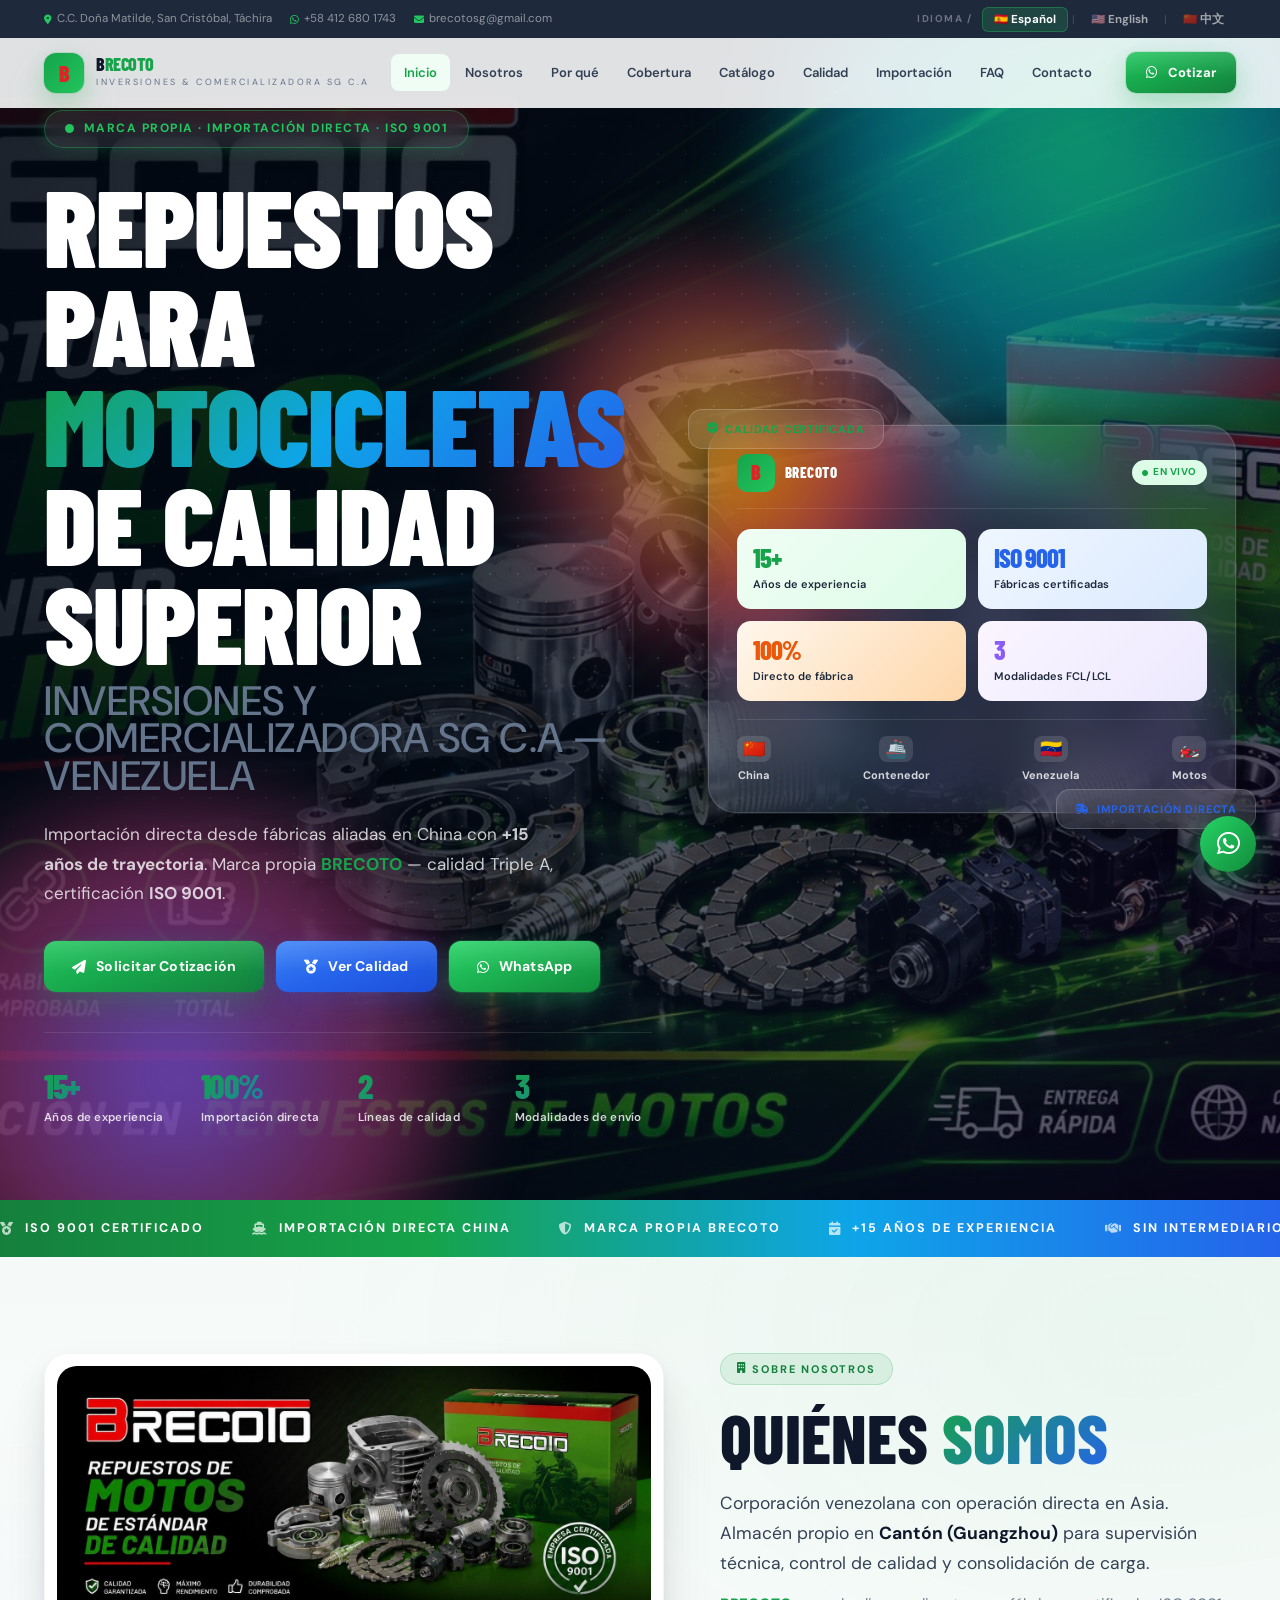
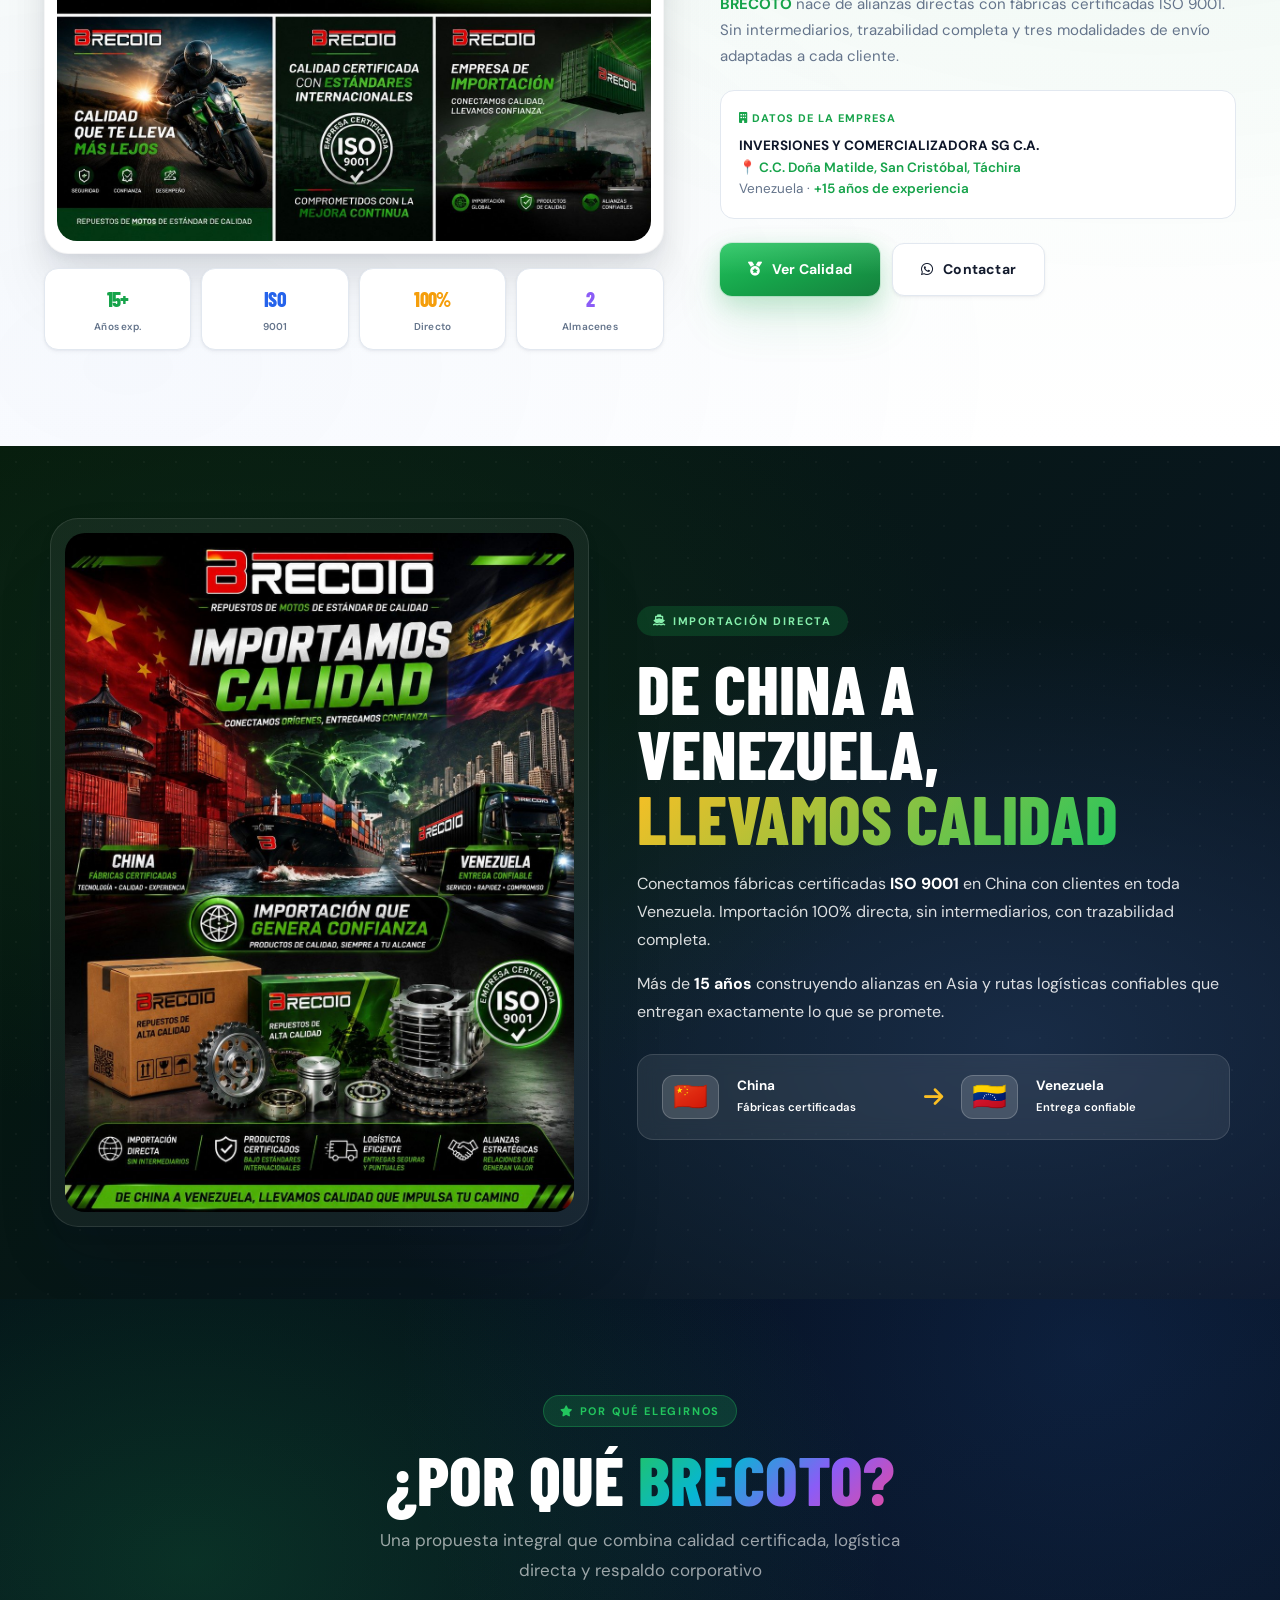
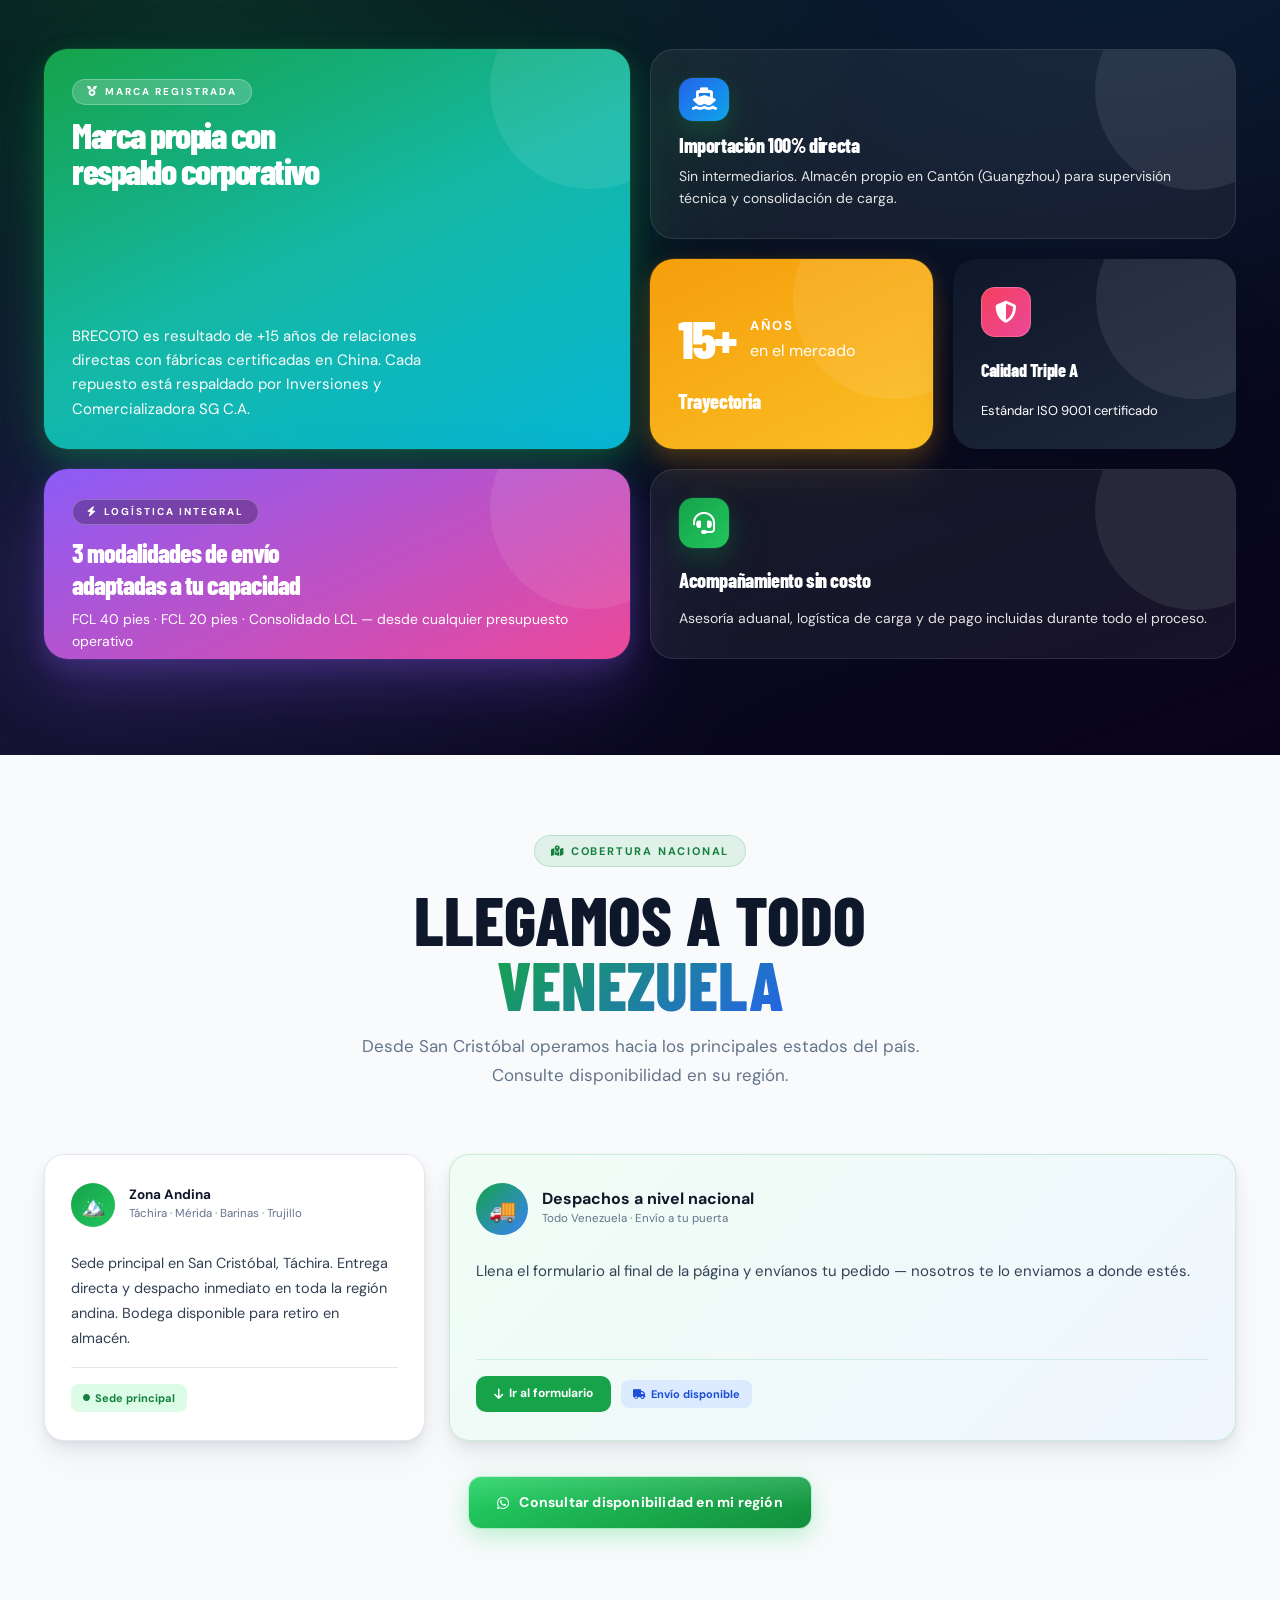
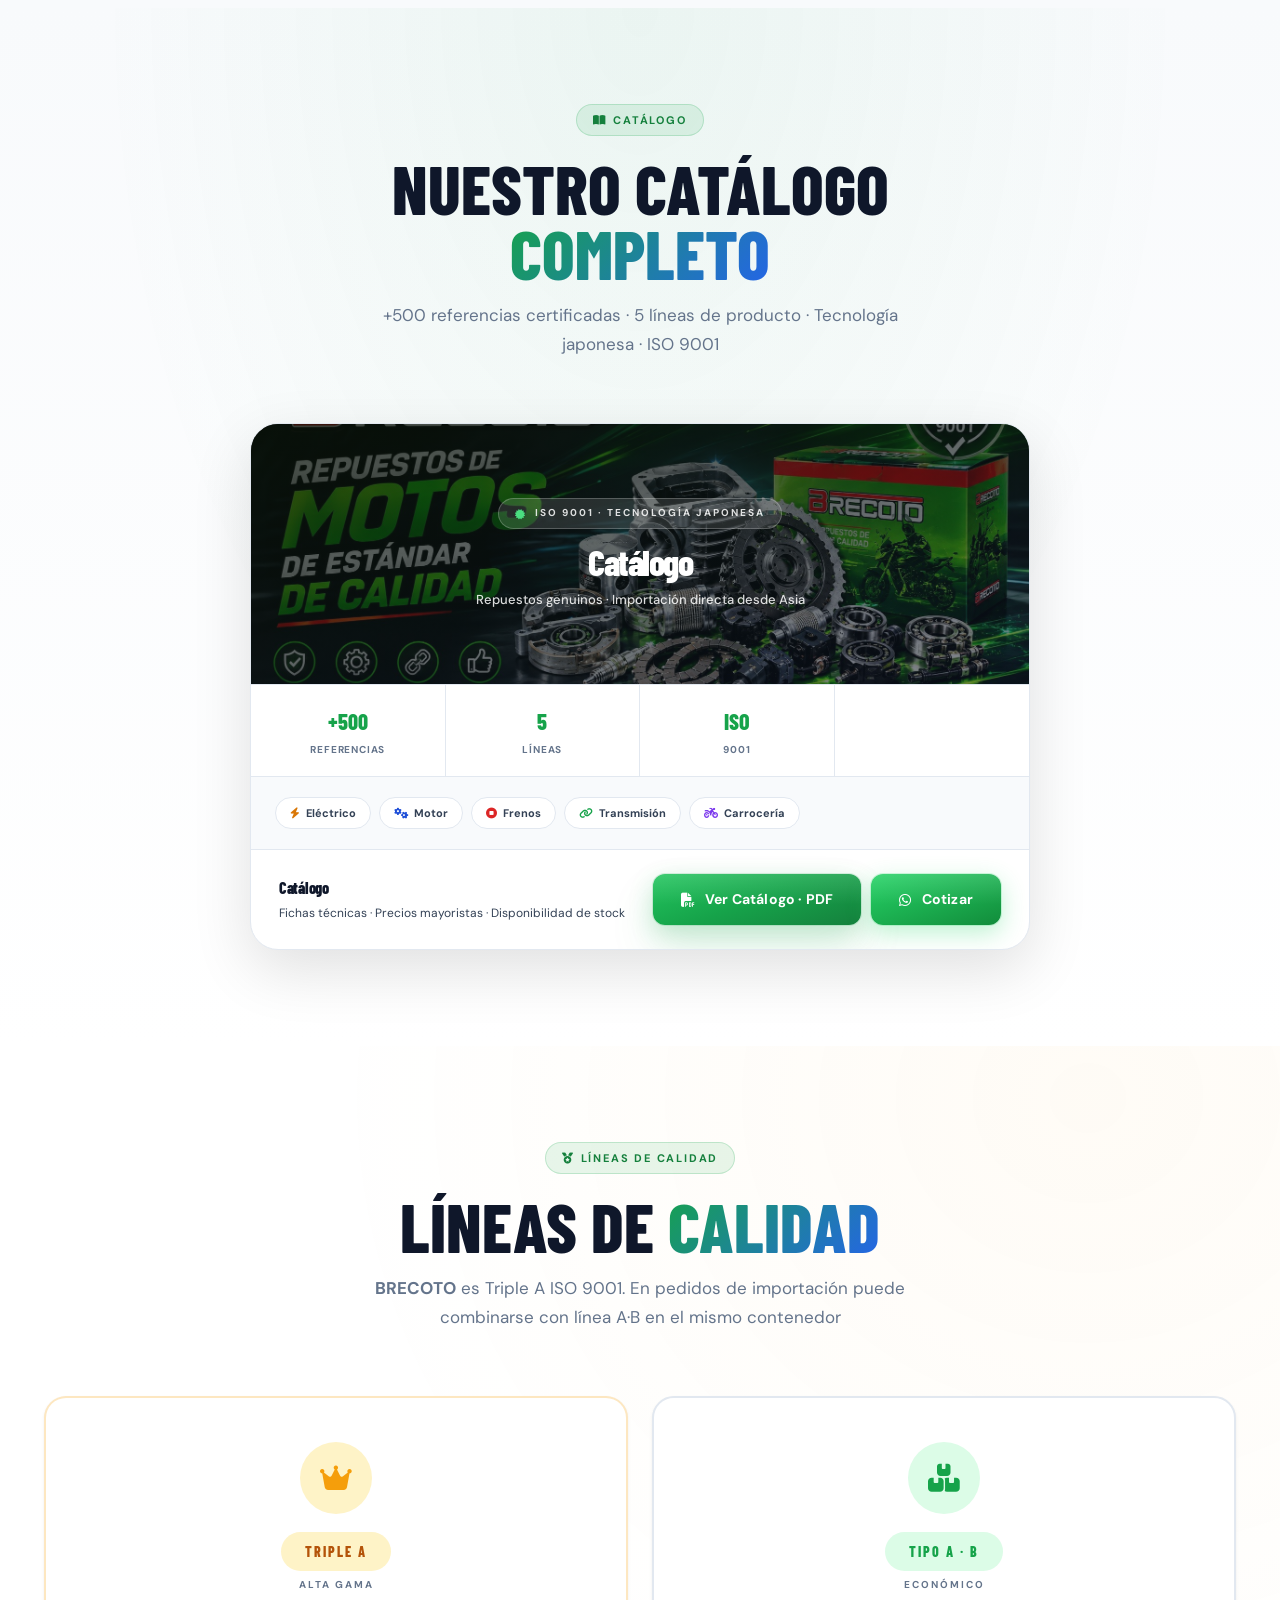
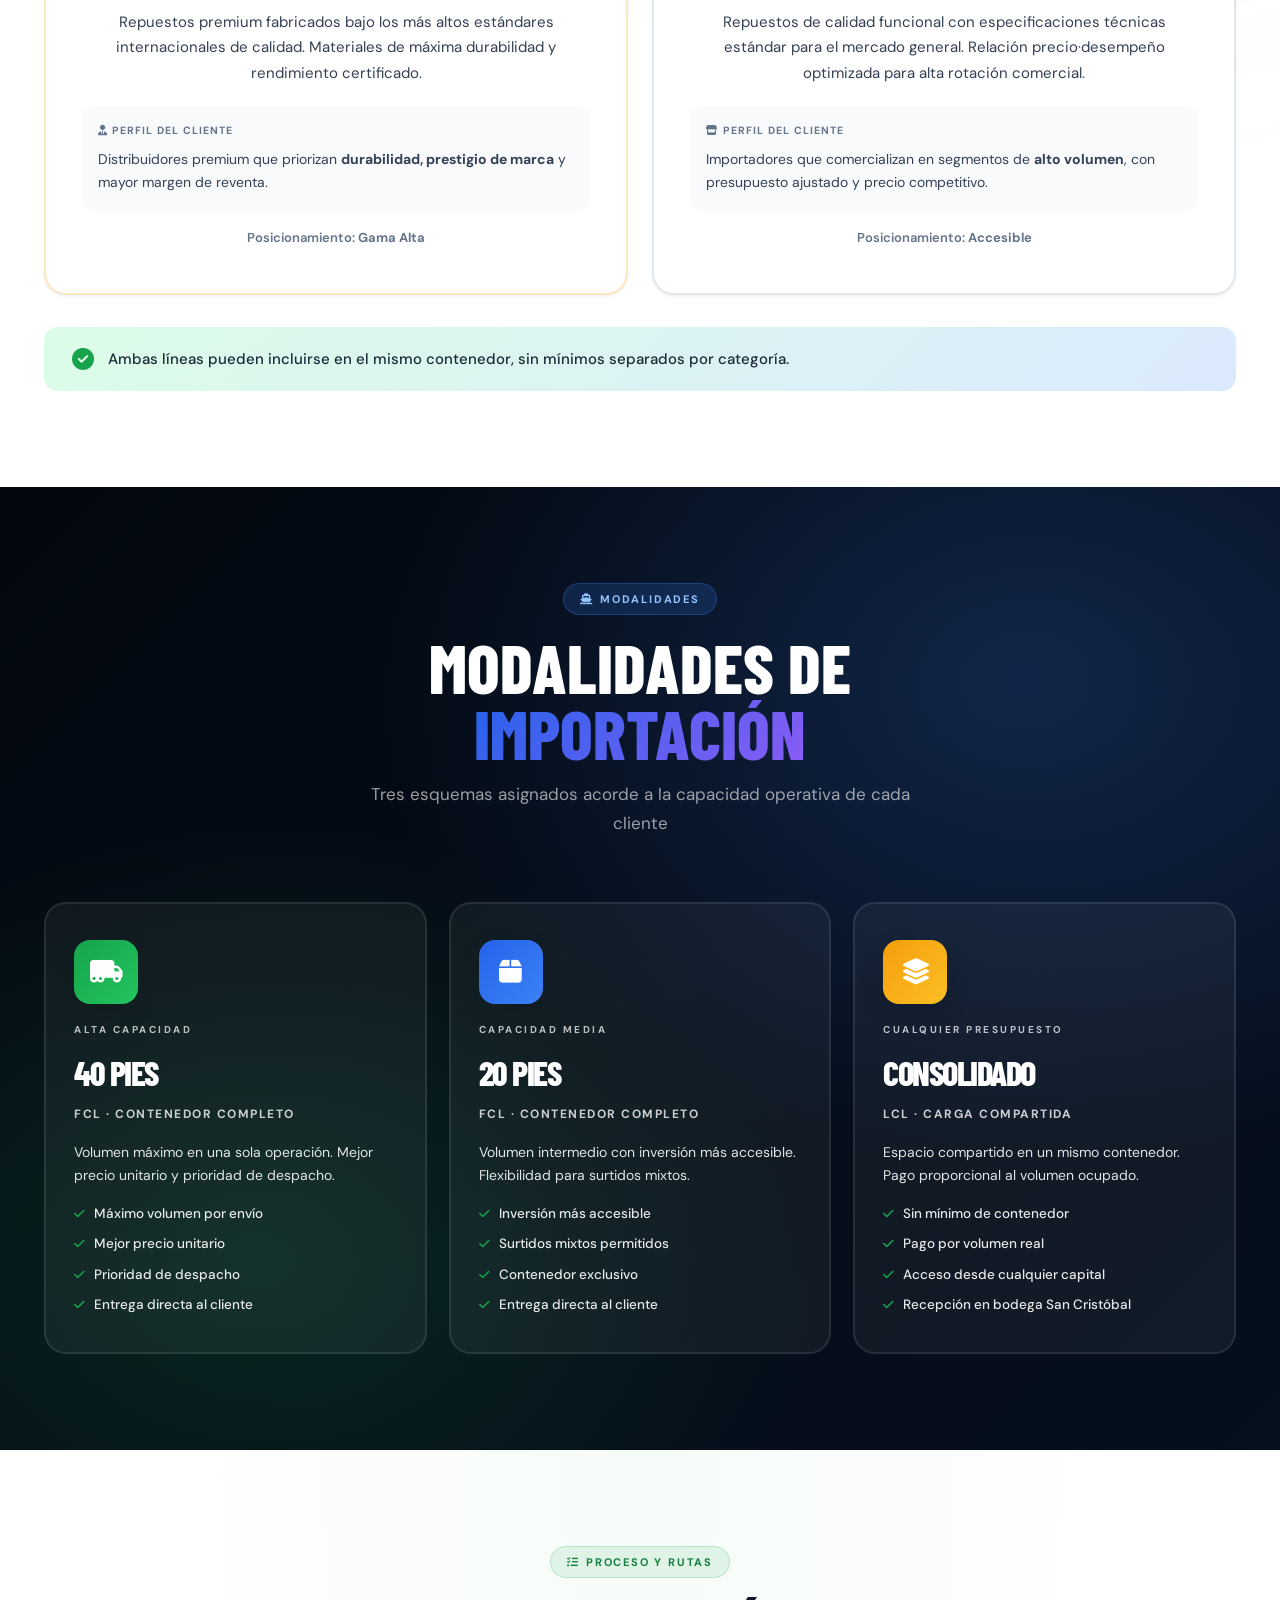
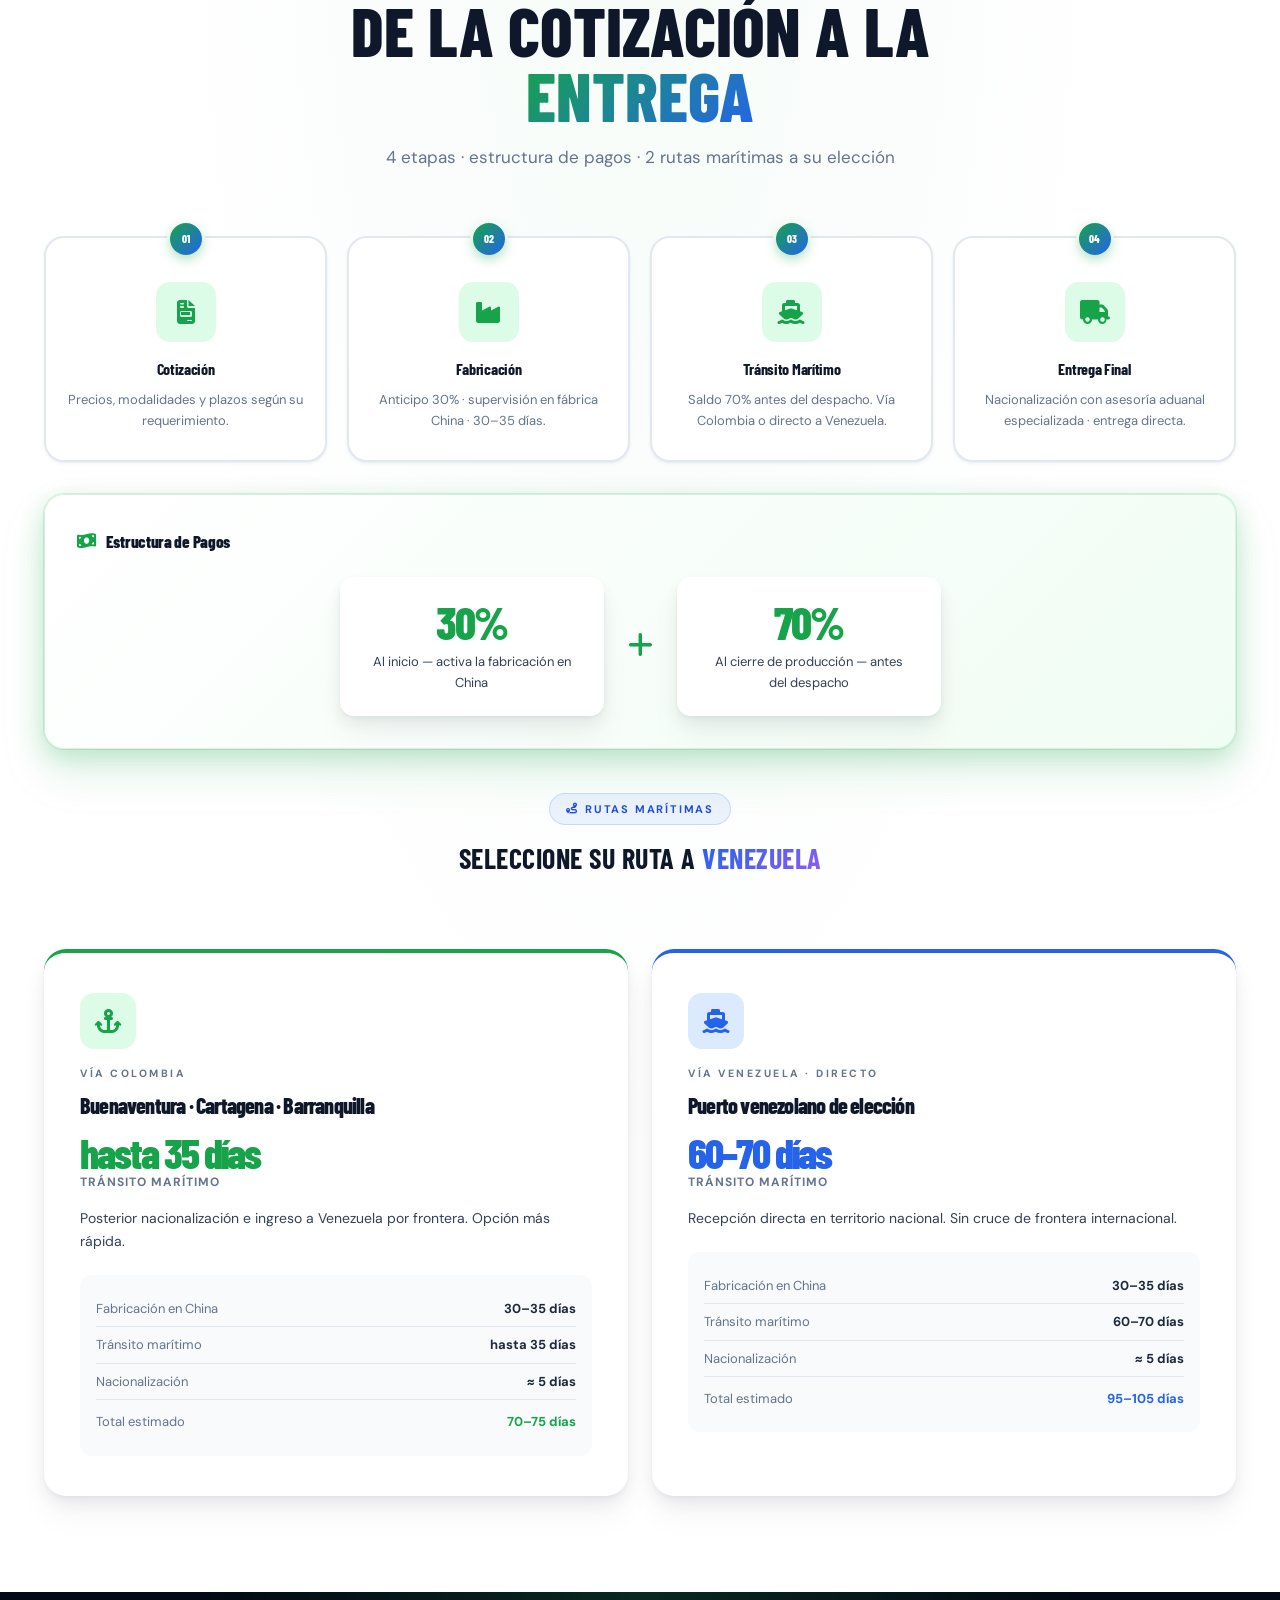
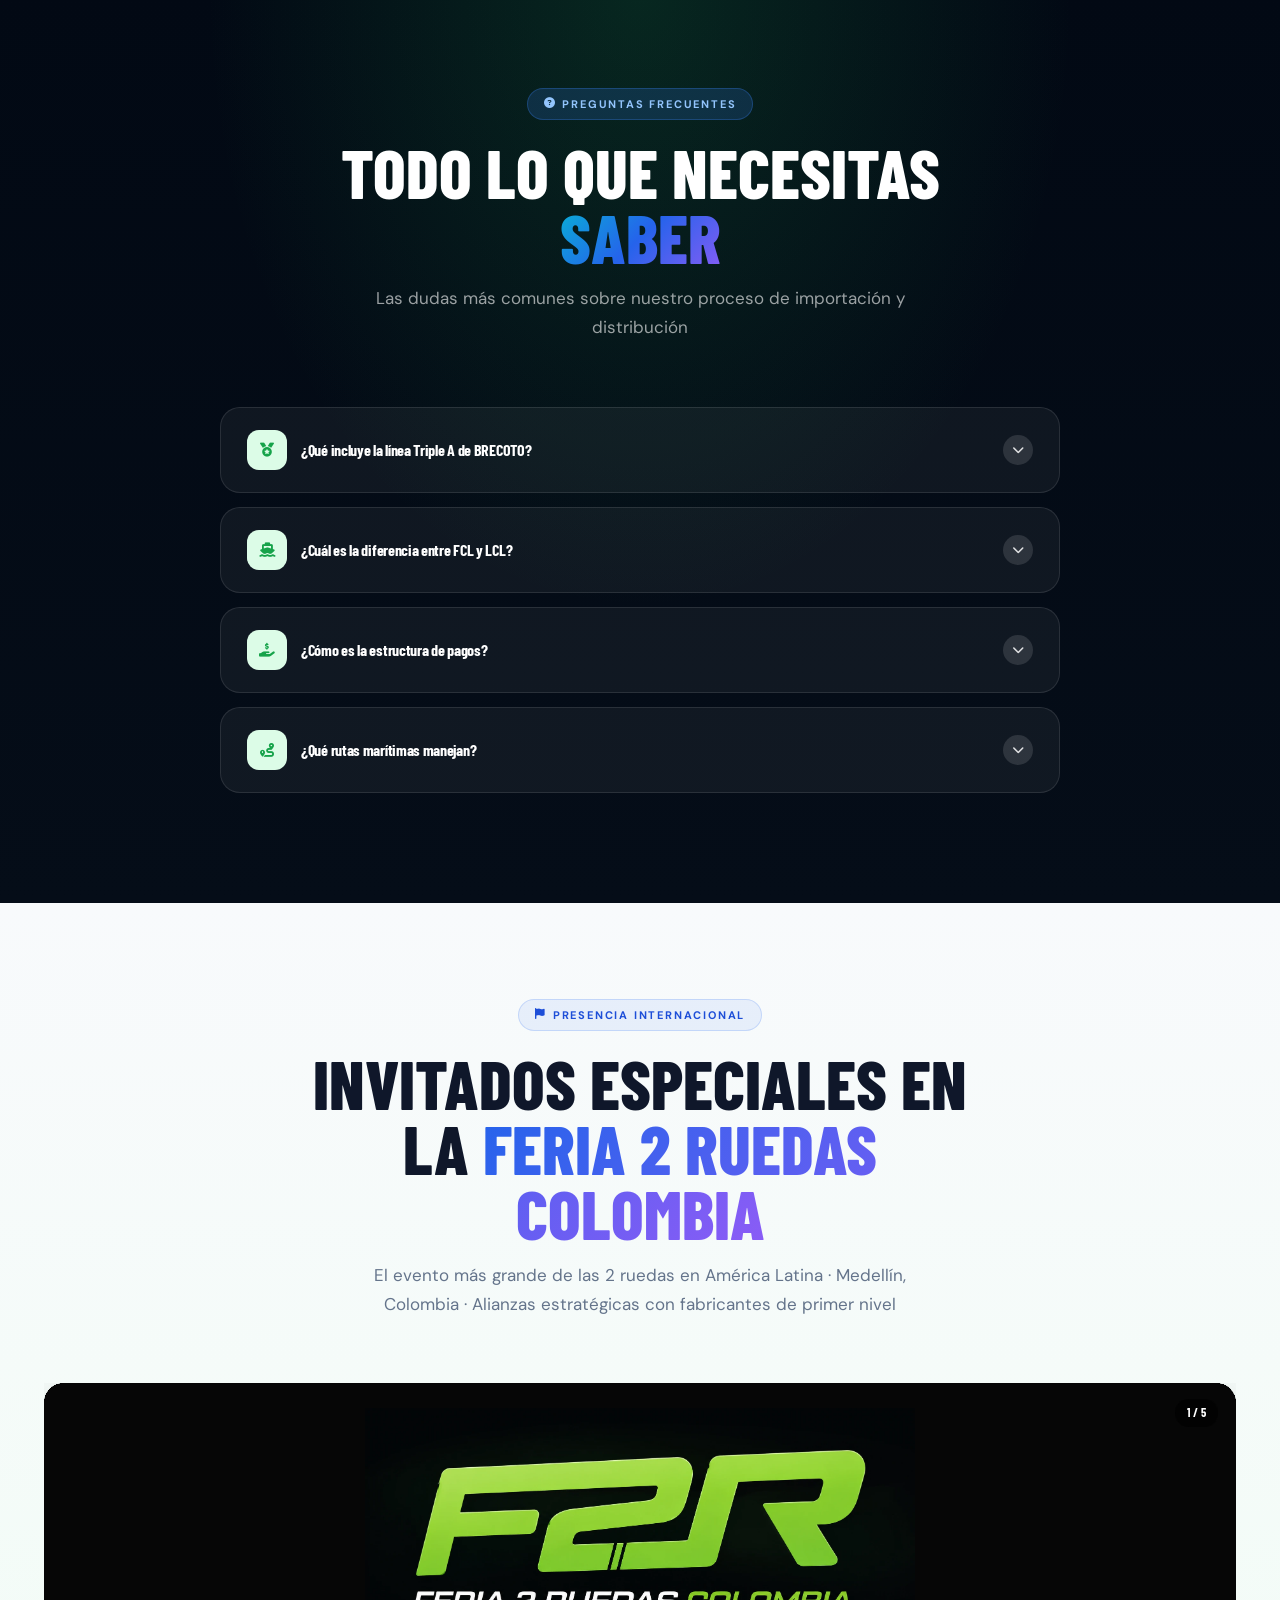
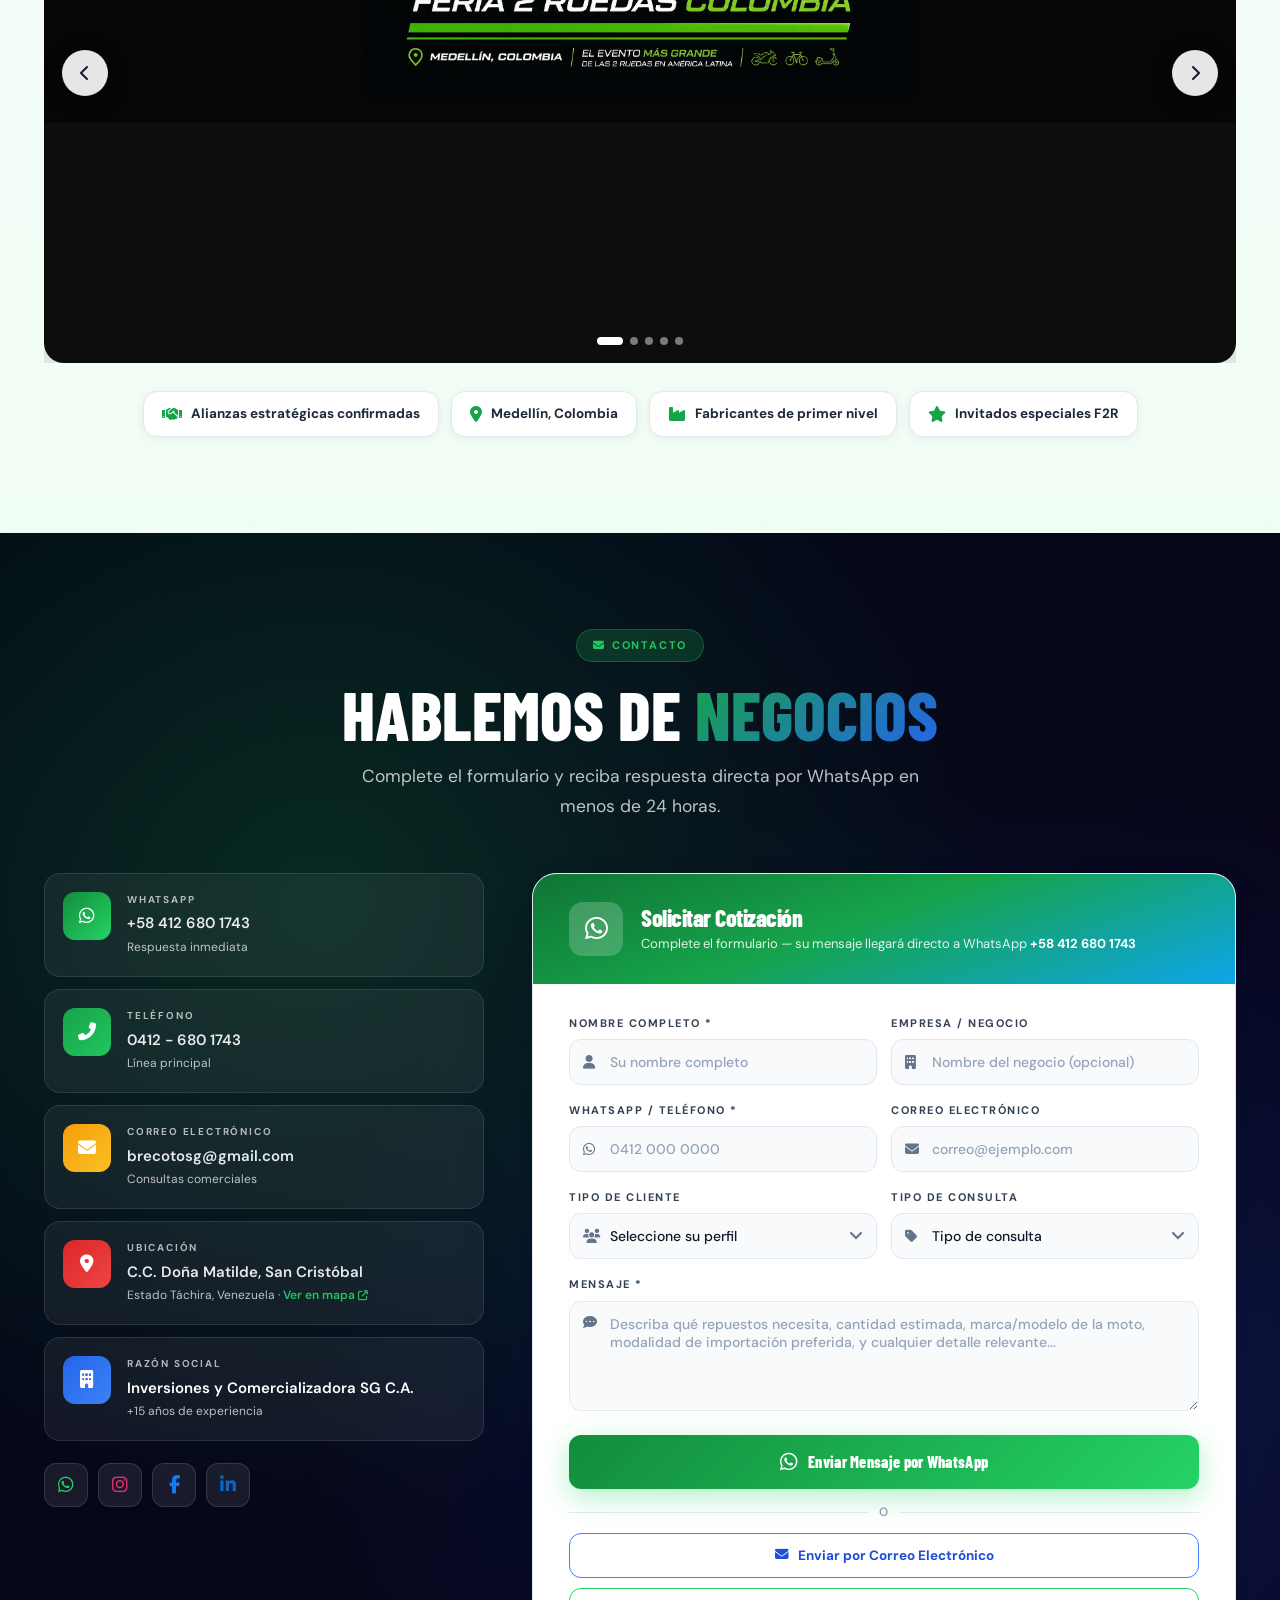
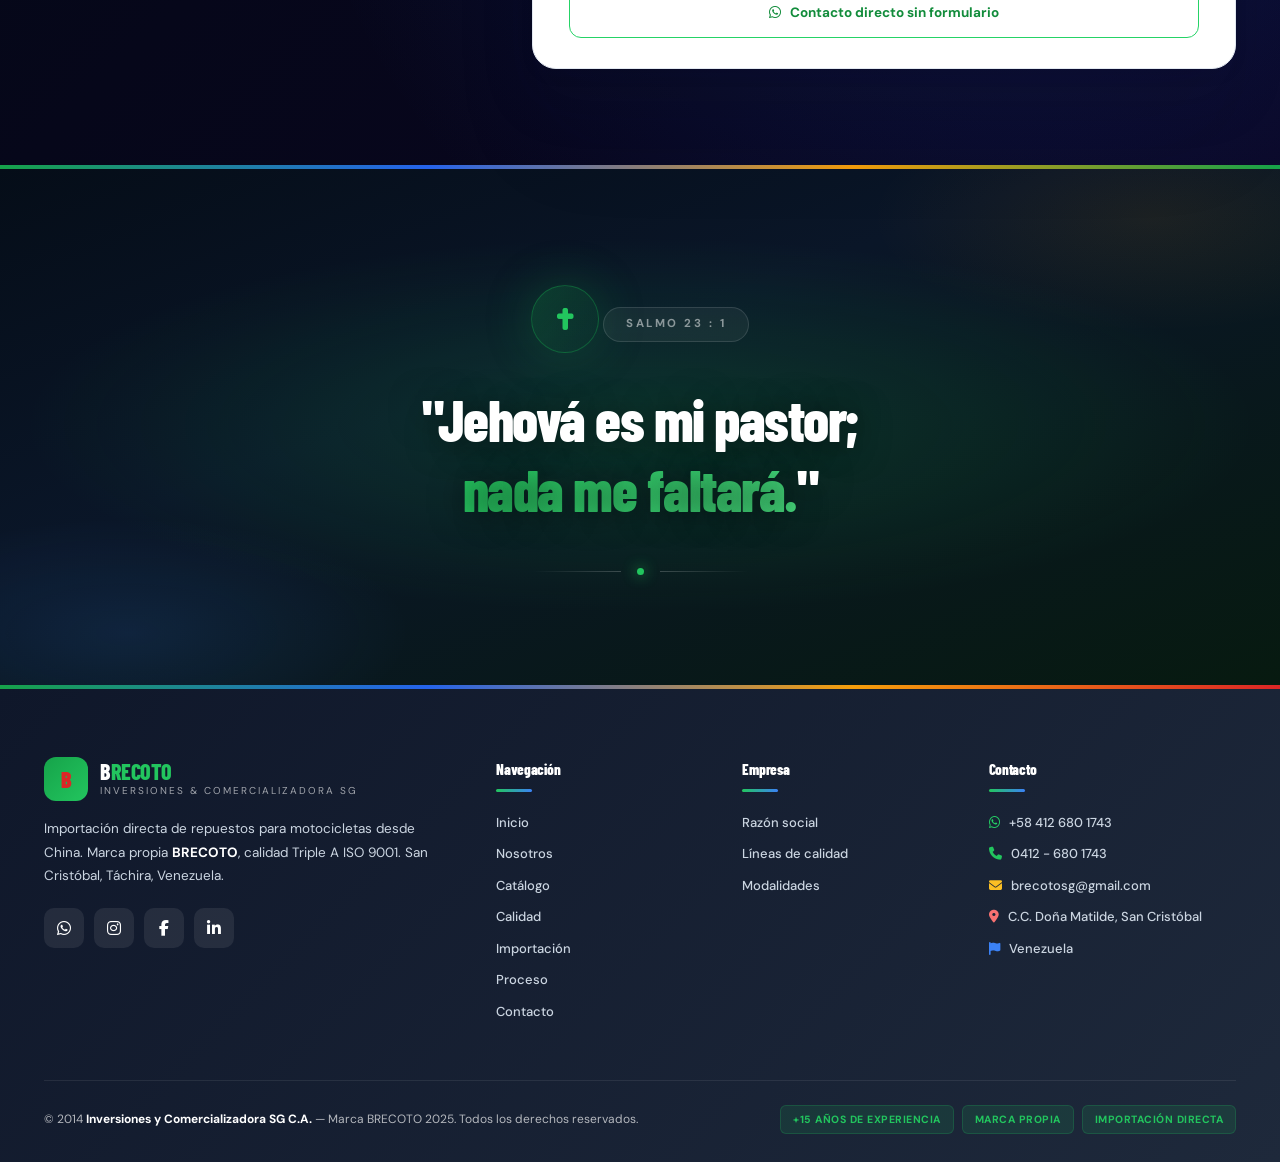
==== index.html @ 1c5f9d74 "Add Instagram link to social icons (contact section and footer) https://claude.ai/code/session_01VnV" ====
<!DOCTYPE html>
<html lang="es">
<head>
<meta charset="UTF-8">
<meta name="viewport" content="width=device-width,initial-scale=1.0">
<title>BRECOTO · Inversiones y Comercializadora SG C.A — Repuestos para Motocicletas</title>
<meta name="description" content="Importación directa de repuestos para motocicletas desde China. Marca propia BRECOTO. Calidad Triple A ISO 9001. San Cristóbal, Táchira, Venezuela.">
<meta name="keywords" content="repuestos motocicletas Venezuela, importación directa China, BRECOTO, Táchira, motos, repuestos ISO 9001">
<meta name="author" content="Inversiones y Comercializadora SG C.A.">
<meta name="robots" content="index, follow">
<!-- Open Graph / WhatsApp / Facebook -->
<meta property="og:type" content="website">
<meta property="og:url" content="https://brecotosg.com/">
<meta property="og:title" content="BRECOTO — Repuestos para Motocicletas · Importación Directa China">
<meta property="og:description" content="Importación directa de repuestos para motocicletas desde China. Marca propia BRECOTO, calidad Triple A ISO 9001. San Cristóbal, Táchira, Venezuela.">
<meta property="og:image" content="https://brecotosg.com/images/banner.jpg">
<meta property="og:image:width" content="1200">
<meta property="og:image:height" content="630">
<meta property="og:locale" content="es_VE">
<meta property="og:site_name" content="BRECOTO SG">
<!-- Twitter Card -->
<meta name="twitter:card" content="summary_large_image">
<meta name="twitter:title" content="BRECOTO — Repuestos para Motocicletas">
<meta name="twitter:description" content="Importación directa desde China. Calidad Triple A ISO 9001. Venezuela.">
<meta name="twitter:image" content="https://brecotosg.com/images/banner.jpg">
<!-- Favicon SVG inline -->
<link rel="icon" type="image/svg+xml" href="data:image/svg+xml,%3Csvg xmlns='http://www.w3.org/2000/svg' viewBox='0 0 40 40'%3E%3Crect width='40' height='40' rx='10' fill='%2316a34a'/%3E%3Ctext x='20' y='29' font-family='Arial Black,Arial' font-weight='900' font-size='26' text-anchor='middle' fill='%23dc2626'%3EB%3C/text%3E%3C/svg%3E">
<link rel="apple-touch-icon" href="data:image/svg+xml,%3Csvg xmlns='http://www.w3.org/2000/svg' viewBox='0 0 40 40'%3E%3Crect width='40' height='40' rx='10' fill='%2316a34a'/%3E%3Ctext x='20' y='29' font-family='Arial Black,Arial' font-weight='900' font-size='26' text-anchor='middle' fill='%23dc2626'%3EB%3C/text%3E%3C/svg%3E">
<!-- Structured Data -->
<script type="application/ld+json">
{
  "@context": "https://schema.org",
  "@type": "LocalBusiness",
  "name": "Inversiones y Comercializadora SG C.A. — BRECOTO",
  "alternateName": "BRECOTO SG",
  "description": "Importación directa de repuestos para motocicletas desde China. Marca propia BRECOTO, calidad Triple A ISO 9001.",
  "url": "https://brecotosg.com",
  "telephone": "+584126801743",
  "email": "brecotosg@gmail.com",
  "address": {
    "@type": "PostalAddress",
    "addressLocality": "San Cristóbal",
    "addressRegion": "Táchira",
    "addressCountry": "VE"
  },
  "geo": {
    "@type": "GeoCoordinates",
    "latitude": "7.7669",
    "longitude": "-72.2251"
  },
  "openingHours": "Mo-Fr 08:00-18:00",
  "priceRange": "$$",
  "image": "https://brecotosg.com/images/banner.jpg",
  "sameAs": [],
  "hasOfferCatalog": {
    "@type": "OfferCatalog",
    "name": "Catálogo BRECOTO 2026",
    "itemListElement": [
      {"@type": "Offer", "itemOffered": {"@type": "Product", "name": "Repuestos Eléctricos para Motocicletas"}},
      {"@type": "Offer", "itemOffered": {"@type": "Product", "name": "Repuestos de Motor para Motocicletas"}},
      {"@type": "Offer", "itemOffered": {"@type": "Product", "name": "Sistema de Frenos para Motocicletas"}},
      {"@type": "Offer", "itemOffered": {"@type": "Product", "name": "Sistema de Transmisión para Motocicletas"}},
      {"@type": "Offer", "itemOffered": {"@type": "Product", "name": "Carrocería y Accesorios para Motocicletas"}}
    ]
  }
}
</script>
<link rel="preconnect" href="https://fonts.googleapis.com">
<link rel="preconnect" href="https://fonts.gstatic.com" crossorigin>
<link href="https://fonts.googleapis.com/css2?family=Barlow+Condensed:ital,wght@0,600;0,700;0,800;0,900;1,700&family=DM+Sans:ital,opsz,wght@0,9..40,400;0,9..40,500;0,9..40,600;0,9..40,700;1,9..40,400&display=swap" rel="stylesheet">
<link rel="stylesheet" href="https://cdnjs.cloudflare.com/ajax/libs/font-awesome/6.5.0/css/all.min.css">
<style>
/* ═══════════════════════════════════════════════════
   BRECOTO — DESIGN SYSTEM CLEAN v4
   Fonts: Barlow Condensed (display) + DM Sans (body)
   ═══════════════════════════════════════════════════ */

/* TOKENS */
:root{
  --green:#16a34a; --green-l:#22c55e; --green-d:#15803d;
  --green-s:#dcfce7; --green-t:#f0fdf4;
  --blue:#2563eb;   --blue-l:#3b82f6;  --blue-d:#1d4ed8;
  --blue-s:#dbeafe; --blue-t:#eff6ff;  --blue-e:#0ea5e9;
  --red:#dc2626;    --red-l:#ef4444;   --red-s:#fee2e2;
  --coral:#f43f5e;
  --gold:#f59e0b;   --gold-l:#fbbf24;  --gold-s:#fef3c7;
  --purple:#8b5cf6; --purple-l:#a78bfa;--purple-s:#ede9fe;
  --magenta:#ec4899;--magenta-s:#fce7f3;
  --teal:#0d9488;   --teal-l:#14b8a6;  --teal-s:#ccfbf1;
  --cyan:#06b6d4;   --cyan-s:#cffafe;
  --lime:#84cc16;   --lime-s:#ecfccb;
  --ink:#0f172a;    --ink2:#1e293b;    --ink3:#334155;
  --gray:#64748b;   --gray-l:#94a3b8;
  --bg:#f8fafc;     --bg2:#f1f5f9;
  --white:#ffffff;  --border:#e2e8f0;
  /* shadows — 3 capas sin colores nuevos */
  --sh1:0 1px 2px rgba(15,23,42,.04),0 2px 4px rgba(15,23,42,.04);
  --sh2:0 2px 4px rgba(15,23,42,.04),0 8px 16px rgba(15,23,42,.06),0 20px 32px rgba(15,23,42,.04);
  --sh3:0 4px 8px rgba(15,23,42,.04),0 16px 32px rgba(15,23,42,.08),0 48px 64px rgba(15,23,42,.06);
  --sh4:0 8px 16px rgba(15,23,42,.04),0 32px 56px rgba(15,23,42,.10),0 80px 96px rgba(15,23,42,.06);
  --sh-g:0 0 0 1px rgba(22,163,74,.15),0 8px 24px rgba(22,163,74,.22),0 24px 48px rgba(22,163,74,.12);
  --sh-b:0 0 0 1px rgba(37,99,235,.12),0 8px 24px rgba(37,99,235,.18),0 24px 48px rgba(37,99,235,.10);
  --sh-gold:0 0 0 1px rgba(245,158,11,.15),0 8px 24px rgba(245,158,11,.22),0 24px 48px rgba(245,158,11,.10);
  --sh-p:0 0 0 1px rgba(139,92,246,.12),0 8px 24px rgba(139,92,246,.18),0 24px 48px rgba(139,92,246,.10);
  --tr:.28s cubic-bezier(.4,0,.2,1);
  --tr-s:.6s cubic-bezier(.16,1,.3,1);
}

/* RESET */
*,*::before,*::after{box-sizing:border-box;margin:0;padding:0;}
html{scroll-behavior:smooth;}
body{
  font-family:'DM Sans',sans-serif;
  background:var(--white);color:var(--ink);
  overflow-x:hidden;line-height:1.65;
  -webkit-font-smoothing:antialiased;
  -moz-osx-font-smoothing:grayscale;
}
a{text-decoration:none;color:inherit;}
img{max-width:100%;display:block;}
ul{list-style:none;}
button{cursor:pointer;border:none;outline:none;font-family:inherit;}

/* SCROLLBAR */
::-webkit-scrollbar{width:8px;}
::-webkit-scrollbar-track{background:var(--bg);}
::-webkit-scrollbar-thumb{background:linear-gradient(180deg,var(--green),var(--blue));border-radius:8px;}
::selection{background:var(--green-s);color:var(--green-d);}

/* TYPOGRAPHY */
.h1{font-family:'Barlow Condensed',sans-serif;font-size:clamp(52px,9vw,108px);font-weight:900;line-height:.92;letter-spacing:-1px;text-transform:uppercase;}
.h2{font-family:'Barlow Condensed',sans-serif;font-size:clamp(34px,5.5vw,68px);font-weight:800;line-height:.96;letter-spacing:0px;color:var(--ink);text-transform:uppercase;}
.h3{font-family:'Barlow Condensed',sans-serif;font-size:clamp(20px,2.5vw,28px);font-weight:700;letter-spacing:.5px;color:var(--ink);text-transform:uppercase;}
.lead{font-size:17.5px;color:var(--ink3);line-height:1.72;}
.text{font-size:15px;color:var(--gray);line-height:1.72;}
.text-center{text-align:center;}
.gtxt-g{background:linear-gradient(135deg,var(--green),var(--blue));-webkit-background-clip:text;-webkit-text-fill-color:transparent;background-clip:text;}
.gtxt-b{background:linear-gradient(135deg,var(--blue),var(--purple));-webkit-background-clip:text;-webkit-text-fill-color:transparent;background-clip:text;}
.gtxt-r{background:linear-gradient(135deg,var(--red),var(--gold));-webkit-background-clip:text;-webkit-text-fill-color:transparent;background-clip:text;}
.gtxt-vibrant{background:linear-gradient(135deg,var(--green-l),var(--cyan),var(--purple),var(--magenta));-webkit-background-clip:text;-webkit-text-fill-color:transparent;background-clip:text;}
.gtxt-cool{background:linear-gradient(135deg,var(--cyan),var(--blue),var(--purple));-webkit-background-clip:text;-webkit-text-fill-color:transparent;background-clip:text;}
.accent{background:linear-gradient(135deg,var(--gold-l),var(--green-l));-webkit-background-clip:text;-webkit-text-fill-color:transparent;background-clip:text;}

/* LAYOUT */
.wrap{max-width:1240px;margin:0 auto;padding:0 24px;}
.sec{padding:96px 0;}

/* CHIP */
.chip{
  font-family:'DM Sans',sans-serif;
  display:inline-flex;align-items:center;gap:6px;
  padding:6px 16px;border-radius:999px;
  font-size:11px;font-weight:700;letter-spacing:1.8px;text-transform:uppercase;
  margin-bottom:20px;
}
.chip-g{background:rgba(22,163,74,.1);color:var(--green-d);border:1px solid rgba(22,163,74,.2);}
.chip-b{background:rgba(37,99,235,.08);color:var(--blue-d);border:1px solid rgba(37,99,235,.18);}
.chip-a{background:rgba(245,158,11,.1);color:#92400e;border:1px solid rgba(245,158,11,.2);}
.chip-p{background:rgba(139,92,246,.08);color:var(--purple);border:1px solid rgba(139,92,246,.18);}
.chip-r{background:var(--red-s);color:var(--red);}

/* BUTTONS */
.btn{
  font-family:'DM Sans',sans-serif;
  display:inline-flex;align-items:center;justify-content:center;gap:10px;
  padding:14px 28px;border-radius:12px;
  font-weight:700;font-size:14px;letter-spacing:.2px;
  transition:var(--tr);position:relative;overflow:hidden;white-space:nowrap;
}
.btn::after{content:'';position:absolute;inset:0;background:linear-gradient(180deg,rgba(255,255,255,.12) 0%,transparent 60%);pointer-events:none;}
.btn-g{background:linear-gradient(160deg,var(--green-l),var(--green),var(--green-d));color:#fff;box-shadow:var(--sh-g);}
.btn-g:hover{transform:translateY(-2px);box-shadow:0 0 0 1px rgba(22,163,74,.2),0 16px 40px rgba(22,163,74,.35);}
.btn-b{background:linear-gradient(160deg,var(--blue-l),var(--blue),var(--blue-d));color:#fff;box-shadow:var(--sh-b);}
.btn-b:hover{transform:translateY(-2px);box-shadow:0 0 0 1px rgba(37,99,235,.2),0 16px 40px rgba(37,99,235,.32);}
.btn-wa{background:linear-gradient(160deg,#25D366,#128c3b);color:#fff;box-shadow:0 0 0 1px rgba(37,211,102,.2),0 8px 24px rgba(37,211,102,.3);}
.btn-wa:hover{transform:translateY(-2px);box-shadow:0 0 0 1px rgba(37,211,102,.3),0 16px 40px rgba(37,211,102,.45);}
.btn-out{background:var(--white);color:var(--ink);border:1.5px solid var(--border);box-shadow:var(--sh1);}
.btn-out:hover{border-color:var(--green);color:var(--green);transform:translateY(-2px);box-shadow:var(--sh2);}
.btn-wa-alt{width:100%;padding:13px;font-size:13.5px;font-weight:700;background:#fff;color:#128c3b;border:1.5px solid #25D366;border-radius:12px;margin-top:10px;display:flex;align-items:center;justify-content:center;gap:9px;transition:var(--tr);}
.btn-wa-alt:hover{background:#25D366;color:#fff;transform:translateY(-2px);}
.btn-email{width:100%;padding:13px;font-size:13.5px;font-weight:700;background:#fff;color:#1d4ed8;border:1.5px solid #3b82f6;border-radius:12px;margin-top:10px;display:flex;align-items:center;justify-content:center;gap:9px;transition:var(--tr);cursor:pointer;font-family:'DM Sans',sans-serif;}
.btn-email:hover{background:#3b82f6;color:#fff;transform:translateY(-2px);}
.form-or{display:flex;align-items:center;gap:10px;margin-top:14px;color:#94a3b8;font-size:12px;font-weight:600;letter-spacing:.5px;}
.form-or::before,.form-or::after{content:'';flex:1;height:1px;background:#e2e8f0;}
/* ── Email modal ── */
.eml-ov{position:fixed;inset:0;background:rgba(15,23,42,.55);backdrop-filter:blur(4px);z-index:9999;display:flex;align-items:center;justify-content:center;padding:16px;opacity:0;pointer-events:none;transition:opacity .25s;}
.eml-ov.open{opacity:1;pointer-events:all;}
.eml-box{background:#fff;border-radius:20px;padding:32px 28px 24px;max-width:460px;width:100%;box-shadow:0 24px 60px rgba(0,0,0,.18);transform:translateY(16px);transition:transform .3s;}
.eml-ov.open .eml-box{transform:translateY(0);}
.eml-ico{width:52px;height:52px;background:#dbeafe;border-radius:14px;display:flex;align-items:center;justify-content:center;font-size:22px;color:#1d4ed8;margin:0 auto 14px;}
.eml-title{font-family:'Barlow Condensed',sans-serif;font-size:22px;font-weight:800;text-align:center;color:var(--ink);margin-bottom:4px;}
.eml-sub{font-size:13px;color:#64748b;text-align:center;margin-bottom:20px;}
.eml-addr{background:#f1f5f9;border-radius:10px;padding:10px 14px;display:flex;align-items:center;justify-content:space-between;gap:10px;margin-bottom:18px;}
.eml-addr span{font-size:14px;font-weight:700;color:#1d4ed8;}
.eml-copy{background:none;border:none;cursor:pointer;color:#64748b;font-size:15px;padding:4px;transition:color .2s;}
.eml-copy:hover{color:#1d4ed8;}
.eml-btns{display:flex;flex-direction:column;gap:10px;}
.eml-btn-gmail{width:100%;padding:14px;font-size:14px;font-weight:700;background:linear-gradient(135deg,#1d4ed8,#3b82f6);color:#fff;border:none;border-radius:12px;cursor:pointer;display:flex;align-items:center;justify-content:center;gap:9px;transition:var(--tr);font-family:'DM Sans',sans-serif;}
.eml-btn-gmail:hover{transform:translateY(-2px);box-shadow:0 8px 24px rgba(59,130,246,.4);}
.eml-btn-mailto{width:100%;padding:12px;font-size:13px;font-weight:600;background:#fff;color:#475569;border:1.5px solid #cbd5e1;border-radius:12px;cursor:pointer;display:flex;align-items:center;justify-content:center;gap:8px;transition:var(--tr);font-family:'DM Sans',sans-serif;}
.eml-btn-mailto:hover{border-color:#94a3b8;color:#1e293b;}
.eml-close{display:block;text-align:center;margin-top:14px;font-size:12px;color:#94a3b8;cursor:pointer;font-weight:600;}
.eml-close:hover{color:#475569;}


/* ── Feria 2 Ruedas Carousel ── */
/* ── Feria 2 Ruedas ── */
#feria{background:linear-gradient(180deg,var(--bg) 0%,#f0fdf4 100%);}
.frc-outer{width:100%;overflow:hidden;}
.frc-carousel{position:relative;width:100%;border-radius:20px;overflow:hidden;box-shadow:0 32px 80px rgba(0,0,0,.2);background:#0d0d0d;user-select:none;}
.frc-track{display:flex;width:100%;will-change:transform;transition:transform .55s cubic-bezier(.4,0,.2,1);}
.frc-slide{flex:0 0 100%;width:100%;position:relative;overflow:hidden;}
/* Logo slide */
.frc-slide-logo{background:#060606;display:flex;align-items:center;justify-content:center;height:340px;}
.frc-slide-logo img{max-width:88%;max-height:290px;width:auto;height:auto;object-fit:contain;display:block;}
/* Photo slides — blurred backdrop + contained photo */
.frc-slide-photo{height:580px;display:flex;align-items:center;justify-content:center;}
.frc-slide-photo .frc-bg{position:absolute;inset:-30px;background-size:cover;background-position:center;filter:blur(22px) brightness(.45) saturate(1.2);z-index:0;transform:scale(1.1);}
.frc-slide-photo img{position:relative;z-index:1;height:100%;width:auto;max-width:100%;object-fit:contain;display:block;}
/* Caption */
.frc-caption{position:absolute;bottom:0;left:0;right:0;padding:28px 28px 24px;background:linear-gradient(to top,rgba(0,0,0,.88) 0%,rgba(0,0,0,.4) 55%,transparent 100%);color:#fff;pointer-events:none;z-index:2;}
.frc-cap-tag{display:inline-flex;align-items:center;gap:6px;background:var(--green);color:#fff;font-size:10.5px;font-weight:700;letter-spacing:.8px;text-transform:uppercase;padding:3px 10px;border-radius:20px;margin-bottom:8px;}
.frc-cap-title{font-family:'Barlow Condensed',sans-serif;font-size:22px;font-weight:800;letter-spacing:-.2px;text-shadow:0 2px 8px rgba(0,0,0,.7);line-height:1.2;}
.frc-cap-sub{font-size:13px;opacity:.85;margin-top:4px;text-shadow:0 1px 4px rgba(0,0,0,.6);}
/* Controls */
.frc-btn{position:absolute;top:50%;transform:translateY(-50%);background:rgba(255,255,255,.9);backdrop-filter:blur(8px);border:none;border-radius:50%;width:46px;height:46px;display:flex;align-items:center;justify-content:center;cursor:pointer;font-size:16px;color:#0f172a;transition:all .2s;box-shadow:0 4px 20px rgba(0,0,0,.3);z-index:10;}
.frc-btn:hover{background:#fff;transform:translateY(-50%) scale(1.1);box-shadow:0 8px 28px rgba(0,0,0,.35);}
.frc-prev{left:18px;} .frc-next{right:18px;}
.frc-dots{position:absolute;bottom:18px;left:50%;transform:translateX(-50%);display:flex;gap:7px;z-index:10;}
.frc-dot{width:8px;height:8px;border-radius:50%;background:rgba(255,255,255,.45);border:none;cursor:pointer;padding:0;transition:all .3s;}
.frc-dot.frc-act{background:#fff;width:26px;border-radius:4px;}
.frc-counter{position:absolute;top:16px;right:18px;background:rgba(0,0,0,.55);backdrop-filter:blur(6px);color:#fff;font-size:12px;font-weight:700;padding:4px 12px;border-radius:20px;z-index:10;font-family:'Barlow Condensed',sans-serif;letter-spacing:.5px;}
/* Badges */
.frc-badges{display:flex;flex-wrap:wrap;gap:12px;justify-content:center;margin-top:28px;}
.frc-badge{display:flex;align-items:center;gap:9px;background:#fff;border:1.5px solid #e2e8f0;border-radius:14px;padding:11px 18px;font-size:13.5px;font-weight:700;color:#1e293b;box-shadow:0 2px 10px rgba(0,0,0,.06);}
.frc-badge i{color:var(--green);font-size:16px;}
@media(max-width:768px){.frc-slide-photo{height:320px;}.frc-slide-logo{height:220px;}.frc-btn{width:38px;height:38px;font-size:13px;}.frc-cap-title{font-size:18px;}}

/* CARD BASE */
.card{background:var(--white);border:1px solid var(--border);border-radius:18px;padding:28px;transition:var(--tr);box-shadow:var(--sh1);}
.card:hover{transform:translateY(-4px);box-shadow:var(--sh3);}

/* SECTION HEAD */
.sec-head{
  text-align:center;max-width:680px;margin:0 auto 64px;
  display:flex;flex-direction:column;align-items:center;
}
.sec-head .h2{margin-bottom:14px;}
.sec-head .sub{font-size:17px;color:var(--gray);line-height:1.72;max-width:580px;}

/* ══ NAVBAR ══ */
#nav{
  position:fixed;top:38px;left:0;right:0;z-index:1000;
  background:rgba(255,255,255,.88);
  backdrop-filter:blur(20px) saturate(180%);
  -webkit-backdrop-filter:blur(20px) saturate(180%);
  border-bottom:1px solid transparent;
  transition:var(--tr);
}
#nav.scrolled{
  background:rgba(255,255,255,.96);
  border-bottom-color:var(--border);
  box-shadow:0 1px 0 rgba(15,23,42,.04),0 4px 20px rgba(15,23,42,.06);
}
.nav-row{
  display:flex;align-items:center;justify-content:space-between;
  padding:14px 0;gap:16px;
}
.brand{display:flex;align-items:center;gap:12px;}
.brand-mark{
  width:40px;height:40px;border-radius:12px;flex-shrink:0;
  background:linear-gradient(135deg,var(--green),var(--green-l));
  display:flex;align-items:center;justify-content:center;
  box-shadow:var(--sh-g);position:relative;
}
.brand-mark::before{content:'B';font-family:'Barlow Condensed',sans-serif;font-size:22px;font-weight:900;color:var(--red);}
.brand-txt .nm{font-family:'Barlow Condensed',sans-serif;font-size:18px;font-weight:800;letter-spacing:-.5px;color:var(--ink);line-height:1.1;}
.brand-txt .nm span{color:var(--green);}
.brand-txt .sb{font-size:9px;letter-spacing:2.5px;color:var(--gray);text-transform:uppercase;}
.nav-lks{display:flex;align-items:center;gap:2px;}
.nav-lks a{
  padding:8px 13px;border-radius:8px;font-size:13px;font-weight:600;
  color:var(--ink3);transition:var(--tr);white-space:nowrap;
}
.nav-lks a:hover{color:var(--green);background:var(--green-t);}
.nav-lks a.act{color:var(--green);background:var(--green-t);}
.nav-cta{flex-shrink:0;}
.nav-cta .btn{padding:10px 20px;font-size:13px;border-radius:10px;}
.burger{display:none;flex-direction:column;gap:5px;padding:8px;cursor:pointer;}
.burger span{width:22px;height:2.5px;background:var(--ink);border-radius:2px;transition:var(--tr);}
#mob{
  display:none;position:fixed;top:106px;left:0;right:0;
  background:#fff;border-bottom:1px solid var(--border);
  box-shadow:0 8px 30px rgba(15,23,42,.1);
  padding:12px 24px 20px;z-index:998;
}
#mob.open{display:block;}
#mob a{display:block;padding:12px 0;font-size:15px;color:var(--ink2);border-bottom:1px solid var(--border);font-weight:600;}
#mob a:last-child{border-bottom:none;}

/* ══ HERO ══ */
#hero{
  position:relative;min-height:100vh;
  display:flex;align-items:center;overflow:hidden;
  background:#020914;
}
.hero-img-bg{
  position:absolute;inset:0;width:100%;height:100%;
  object-fit:cover;object-position:center;
  z-index:0;display:block;
}
.hero-overlay{
  position:absolute;inset:0;z-index:1;
  background:linear-gradient(
    105deg,
    rgba(2,9,20,.90) 0%,
    rgba(2,9,20,.82) 38%,
    rgba(6,16,32,.62) 65%,
    rgba(11,3,31,.72) 100%
  );
}
.hero-bg-1{
  position:absolute;top:-200px;right:-150px;width:700px;height:700px;
  background:radial-gradient(circle,rgba(16,185,129,.8),rgba(6,182,212,.5) 40%,transparent 70%);
  border-radius:50%;pointer-events:none;filter:blur(32px);z-index:2;
  animation:blob1 18s ease-in-out infinite;
}
.hero-bg-2{
  position:absolute;bottom:-200px;left:-150px;width:650px;height:650px;
  background:radial-gradient(circle,rgba(139,92,246,.7),rgba(236,72,153,.4) 45%,transparent 70%);
  border-radius:50%;pointer-events:none;filter:blur(32px);z-index:2;
  animation:blob2 22s ease-in-out infinite;
}
.hero-bg-3{
  position:absolute;top:20%;left:40%;width:420px;height:420px;
  background:radial-gradient(circle,rgba(250,204,21,.62),rgba(244,63,94,.38) 50%,transparent 75%);
  border-radius:50%;pointer-events:none;filter:blur(40px);z-index:2;
  animation:blob3 26s ease-in-out infinite;
}
@keyframes blob1{0%,100%{transform:translate(0,0) scale(1);}33%{transform:translate(-40px,35px) scale(1.08);}66%{transform:translate(25px,-25px) scale(.94);}}
@keyframes blob2{0%,100%{transform:translate(0,0) scale(1);}33%{transform:translate(50px,-35px) scale(1.05);}66%{transform:translate(-35px,45px) scale(1.1);}}
@keyframes blob3{0%,100%{transform:translate(0,0) scale(1);}50%{transform:translate(-70px,55px) scale(1.12);}}
.hero-dots{
  position:absolute;inset:0;pointer-events:none;z-index:3;
  background-image:radial-gradient(rgba(255,255,255,.1) 1px,transparent 1px);
  background-size:28px 28px;
  mask-image:radial-gradient(ellipse 75% 65% at 50% 50%,black 20%,transparent 85%);
}
.hero-row{
  position:relative;z-index:4;
  display:grid;grid-template-columns:1.15fr 1fr;
  gap:56px;align-items:center;padding:110px 0 72px;
}
.hero-pill{
  display:inline-flex;align-items:center;gap:8px;
  padding:8px 20px;background:rgba(255,255,255,.08);
  border:1.5px solid rgba(34,197,94,.35);border-radius:999px;
  font-family:'DM Sans',sans-serif;font-size:12px;
  font-weight:700;color:var(--green-l);letter-spacing:1.5px;text-transform:uppercase;
  box-shadow:0 2px 16px rgba(34,197,94,.2);backdrop-filter:blur(12px);
  margin-bottom:28px;
}
.hero-pill i{font-size:9px;animation:pulse 2s infinite;}
@keyframes pulse{0%,100%{opacity:1;}50%{opacity:.35;}}
.hero-h1 .l1{color:#fff;}
.hero-h1 .l2{
  background:linear-gradient(135deg,var(--green),var(--blue-e),var(--blue));
  -webkit-background-clip:text;-webkit-text-fill-color:transparent;background-clip:text;
}
.hero-h1 .l3{
  display:block;font-family:'DM Sans',sans-serif;
  font-size:.38em;font-weight:500;color:var(--gray);
  margin-top:10px;letter-spacing:.5px;
}
.hero-sub{font-size:17px;color:rgba(255,255,255,.78);line-height:1.75;margin:24px 0 0;max-width:520px;}
.hero-btns{
  display:flex;flex-wrap:wrap;align-items:center;gap:12px;
  margin:32px 0 40px;
}
.hero-stats{
  display:grid;grid-template-columns:repeat(4,1fr);
  gap:20px;padding-top:36px;
  border-top:1px solid rgba(255,255,255,.1);
}
.hs-n{
  font-family:'Barlow Condensed',sans-serif;font-size:34px;font-weight:800;
  line-height:1;letter-spacing:-1.5px;
  background:linear-gradient(135deg,var(--green),var(--blue));
  -webkit-background-clip:text;-webkit-text-fill-color:transparent;background-clip:text;
}
.hs-l{font-size:11.5px;font-weight:600;color:rgba(255,255,255,.82);margin-top:6px;letter-spacing:.3px;}
/* hero card */
.hero-card{position:relative;}
.hero-card-main{
  background:rgba(255,255,255,.08);
  backdrop-filter:saturate(200%) blur(28px);
  -webkit-backdrop-filter:saturate(200%) blur(28px);
  border-radius:28px;padding:28px;
  border:1px solid rgba(255,255,255,.15);
  box-shadow:0 8px 40px rgba(0,0,0,.5),0 0 0 1px rgba(255,255,255,.07);
  animation:float 6s ease-in-out infinite;
}
@keyframes float{0%,100%{transform:translateY(0);}50%{transform:translateY(-14px);}}
.hcm-top{display:flex;align-items:center;justify-content:space-between;margin-bottom:20px;padding-bottom:16px;border-bottom:1px solid rgba(255,255,255,.1);}
.hcm-logo{display:flex;align-items:center;gap:10px;}
.hcm-logo .lb{width:38px;height:38px;border-radius:10px;background:linear-gradient(135deg,var(--green),var(--green-l));display:flex;align-items:center;justify-content:center;color:var(--red);font-family:'Barlow Condensed',sans-serif;font-weight:900;font-size:20px;}
.hcm-logo .lt{font-family:'Barlow Condensed',sans-serif;font-weight:800;color:#fff;letter-spacing:.5px;font-size:15px;}
.live{display:inline-flex;align-items:center;gap:5px;padding:4px 10px;background:var(--green-s);color:var(--green);border-radius:20px;font-size:10px;font-weight:700;letter-spacing:.5px;}
.live i{font-size:6px;animation:pulse 1.5s infinite;}
.hcm-grid{display:grid;grid-template-columns:1fr 1fr;gap:12px;margin-bottom:18px;}
.hcm-stat{padding:16px;border-radius:14px;}
.hcm-stat.g{background:linear-gradient(135deg,var(--green-t),var(--green-s));}
.hcm-stat.b{background:linear-gradient(135deg,var(--blue-t),var(--blue-s));}
.hcm-stat.r{background:linear-gradient(135deg,#fff7ed,#fed7aa);}
.hcm-stat.p{background:linear-gradient(135deg,#faf5ff,var(--purple-s));}
.hcm-stat .n{font-family:'Barlow Condensed',sans-serif;font-size:26px;font-weight:800;line-height:1;letter-spacing:-1px;}
.hcm-stat.g .n{color:var(--green);}
.hcm-stat.b .n{color:var(--blue);}
.hcm-stat.r .n{color:#ea580c;}
.hcm-stat.p .n{color:var(--purple);}
.hcm-stat .l{font-size:11px;color:var(--ink2);margin-top:4px;font-weight:600;}
.hcm-row{display:flex;justify-content:space-between;padding-top:16px;border-top:1px solid rgba(255,255,255,.1);}
.hcm-row>div{text-align:center;}
.hcm-row .e{font-size:18px;display:inline-block;background:rgba(255,255,255,.12);border-radius:8px;padding:4px 6px;line-height:1;}
.hcm-row .ll{font-size:11px;color:rgba(255,255,255,.8);margin-top:3px;font-weight:700;}
.float-badge{
  position:absolute;background:rgba(255,255,255,.1);
  padding:10px 18px;border-radius:14px;
  box-shadow:none;font-size:11px;font-weight:700;
  letter-spacing:.8px;text-transform:uppercase;
  border:1px solid rgba(255,255,255,.18);backdrop-filter:blur(16px);
  display:flex;align-items:center;gap:7px;
  z-index:20;
}
.fb-top{top:-16px;left:-20px;color:var(--green);animation:flt2 4.5s ease-in-out infinite;}
.fb-bot{bottom:-16px;right:-20px;color:var(--blue);animation:flt2 4.5s ease-in-out infinite 2s;}
@keyframes flt2{0%,100%{transform:rotate(-2deg);}50%{transform:translateY(-8px) rotate(2deg);}}

/* ══ TICKER ══ */
.ticker{
  background:linear-gradient(90deg,var(--green-d),var(--green),var(--blue-e),var(--blue));
  overflow:hidden;padding:18px 0;
}
.tk-tr{display:flex;gap:48px;animation:ticker 30s linear infinite;white-space:nowrap;}
@keyframes ticker{from{transform:translateX(0);}to{transform:translateX(-50%);}}
.tk-it{
  display:inline-flex;align-items:center;gap:10px;
  color:#fff;font-family:'DM Sans',sans-serif;
  font-size:12.5px;font-weight:700;letter-spacing:2px;text-transform:uppercase;flex-shrink:0;
}
.tk-it i{font-size:13px;opacity:.7;}

/* ══ IMAGE SECTIONS ══ */
.img-sec{padding:72px 0;}
.img-sec-light{background:var(--bg);}
.img-sec-dark{
  background:radial-gradient(ellipse at 20% 30%,rgba(13,40,24,.9) 0%,transparent 50%),
             radial-gradient(ellipse at 80% 70%,rgba(26,46,74,.9) 0%,transparent 50%),
             linear-gradient(135deg,#051a0a 0%,#0a1429 100%);
  position:relative;overflow:hidden;
}
.img-sec-dark::before{
  content:'';position:absolute;inset:0;
  background-image:radial-gradient(rgba(255,255,255,.035) 1px,transparent 1px);
  background-size:32px 32px;pointer-events:none;
}
.img-sec-dark .wrap{position:relative;z-index:2;}
.img-card{
  max-width:960px;margin:0 auto;
  background:var(--white);border-radius:28px;padding:16px;
  box-shadow:var(--sh4);border:1px solid rgba(15,23,42,.04);
}
.img-card img{width:100%;height:auto;display:block;border-radius:20px;}
.imp-row{display:grid;grid-template-columns:1fr 1.1fr;gap:48px;align-items:center;max-width:1180px;margin:0 auto;}
.imp-img-wrap{
  border-radius:28px;padding:14px;
  background:rgba(255,255,255,.05);
  border:1px solid rgba(255,255,255,.1);
  box-shadow:var(--sh4);
}
.imp-img-wrap img{width:100%;height:auto;display:block;border-radius:20px;}
.imp-text{color:#fff;}
.imp-text .chip{background:rgba(22,163,74,.22);color:#86efac;border-color:rgba(34,197,94,.4);}
.imp-text h2{color:#fff;margin-bottom:18px;}
.imp-text h2 .accent{background:linear-gradient(135deg,var(--gold-l),var(--green-l));-webkit-background-clip:text;-webkit-text-fill-color:transparent;background-clip:text;}
.imp-text p{font-size:16px;line-height:1.75;color:rgba(255,255,255,.85);margin-bottom:16px;}
.imp-text p strong{color:#fff;}
.imp-flags{
  display:flex;align-items:center;gap:18px;
  margin-top:28px;padding:20px 24px;
  background:rgba(255,255,255,.08);backdrop-filter:blur(10px);
  border:1px solid rgba(255,255,255,.12);border-radius:16px;
}
.imp-flag{font-size:28px;background:rgba(255,255,255,.14);border-radius:12px;padding:7px 10px;border:1px solid rgba(255,255,255,.2);line-height:1;display:inline-block;}
.imp-flag-txt{flex:1;font-size:13.5px;color:#fff;font-weight:600;line-height:1.5;}
.imp-arrow{color:var(--gold-l);font-size:22px;}
.banner-wrap{
  max-width:1200px;margin:0 auto;
  border-radius:28px;overflow:hidden;
  box-shadow:var(--sh4);border:1px solid rgba(15,23,42,.04);
}
.banner-wrap img{width:100%;height:auto;display:block;}

/* ══ SOBRE NOSOTROS ══ */
#about{background:radial-gradient(ellipse at 90% 10%,rgba(22,163,74,.05) 0%,transparent 55%),radial-gradient(ellipse at 10% 90%,rgba(37,99,235,.04) 0%,transparent 55%),linear-gradient(180deg,#f5faf8 0%,#ffffff 100%);}
.about-row{display:grid;grid-template-columns:1.2fr 1fr;gap:56px;align-items:start;}
.about-img-card{
  border-radius:24px;padding:36px;
  background:linear-gradient(145deg,var(--green-t),var(--blue-t));
  border:1px solid rgba(22,163,74,.12);box-shadow:var(--sh2);
}
.brecoto-logo{display:flex;align-items:center;justify-content:center;padding:24px;background:#fff;border-radius:18px;box-shadow:var(--sh2);margin-bottom:22px;}
.bl-inner{display:inline-flex;align-items:center;background:linear-gradient(135deg,var(--green-d),var(--green-l));border-radius:14px;padding:14px 24px;border:3px solid #000;box-shadow:0 6px 20px rgba(0,0,0,.15);}
.bl-b{font-family:'Barlow Condensed',sans-serif;font-size:52px;font-weight:900;color:var(--red);text-shadow:2px 2px 0 #000;line-height:1;}
.bl-r{font-family:'Barlow Condensed',sans-serif;font-size:48px;font-weight:800;color:#fff;text-shadow:2px 2px 0 #000;letter-spacing:3px;line-height:1;}
.about-facts{display:grid;grid-template-columns:repeat(3,1fr);gap:12px;}
.fact{background:#fff;border-radius:14px;padding:18px 12px;text-align:center;border:1px solid var(--border);box-shadow:var(--sh1);}
.fact .n{font-family:'Barlow Condensed',sans-serif;font-size:28px;font-weight:800;letter-spacing:-1px;}
.fact .l{font-size:11px;color:var(--gray);font-weight:600;margin-top:4px;}
.fact:nth-child(1) .n{color:var(--green);}
.fact:nth-child(2) .n{color:var(--blue);}
.fact:nth-child(3) .n{color:var(--gold);}
.about-data{margin-top:20px;background:#fff;border-radius:14px;padding:18px;border:1px solid var(--border);}
.adt{font-size:11px;font-weight:700;letter-spacing:1px;text-transform:uppercase;color:var(--green);margin-bottom:8px;}
.adv{font-size:13.5px;color:var(--ink2);line-height:1.6;}
.adv strong{color:var(--ink);}

/* ══ STATS STRIP ══ */
.stats-strip{
  padding:96px 0;position:relative;overflow:hidden;
  background:radial-gradient(ellipse at top,#0f1f3a 0%,#0a0f1e 50%,#020410 100%);
}
.stats-strip::before{
  content:'';position:absolute;inset:0;pointer-events:none;
  background:radial-gradient(at 20% 20%,rgba(34,197,94,.28) 0,transparent 50%),
             radial-gradient(at 80% 0%,rgba(14,165,233,.22) 0,transparent 50%),
             radial-gradient(at 0% 80%,rgba(251,191,36,.18) 0,transparent 50%),
             radial-gradient(at 80% 80%,rgba(139,92,246,.22) 0,transparent 50%);
}
.stats-strip .wrap{position:relative;z-index:2;}
.stats-grid{display:grid;grid-template-columns:repeat(4,1fr);gap:20px;}
.stat-cell{
  display:flex;flex-direction:column;
  padding:36px 28px;border-radius:24px;
  background:rgba(255,255,255,.07);
  backdrop-filter:blur(24px) saturate(150%);
  -webkit-backdrop-filter:blur(24px) saturate(150%);
  border:1px solid rgba(255,255,255,.12);
  transition:var(--tr-s);
}
.stat-cell:hover{transform:translateY(-8px);background:rgba(255,255,255,.11);border-color:rgba(255,255,255,.22);box-shadow:0 20px 40px rgba(0,0,0,.2);}
.stat-icon{
  width:56px;height:56px;border-radius:16px;
  display:flex;align-items:center;justify-content:center;
  font-size:22px;color:#fff;margin-bottom:20px;box-shadow:0 8px 24px rgba(0,0,0,.25);
}
.stat-cell:nth-child(1) .stat-icon{background:linear-gradient(135deg,var(--teal-l),var(--cyan));}
.stat-cell:nth-child(2) .stat-icon{background:linear-gradient(135deg,var(--blue-e),var(--blue));}
.stat-cell:nth-child(3) .stat-icon{background:linear-gradient(135deg,var(--gold-l),var(--gold));}
.stat-cell:nth-child(4) .stat-icon{background:linear-gradient(135deg,var(--purple-l),var(--magenta));}
.stat-num{
  font-family:'Barlow Condensed',sans-serif;font-size:58px;font-weight:800;
  line-height:1;letter-spacing:-3px;color:#fff;margin-bottom:10px;
}
.stat-num span{
  background:linear-gradient(135deg,var(--green-l),var(--cyan),var(--purple-l),var(--magenta));
  -webkit-background-clip:text;-webkit-text-fill-color:transparent;background-clip:text;
}
.stat-lbl strong{font-size:15px;font-weight:700;color:#fff;display:block;margin-bottom:2px;}
.stat-lbl{font-size:13px;color:rgba(255,255,255,.88);font-weight:500;}

/* ══ BENTO GRID ══ */
#bento{padding:96px 0;background:linear-gradient(160deg,#020914 0%,#06101e 50%,#0a031c 100%);position:relative;overflow:hidden;}
.bento-grid{
  display:grid;
  grid-template-columns:repeat(4,1fr);
  grid-auto-rows:190px;
  gap:20px;
}
.bento{
  position:relative;border-radius:24px;padding:28px;
  overflow:hidden;transition:var(--tr-s);
  display:flex;flex-direction:column;justify-content:space-between;
}
.bento:hover{transform:translateY(-6px) scale(1.01);}
.bento::after{content:'';position:absolute;top:-60px;right:-60px;width:200px;height:200px;border-radius:50%;background:rgba(255,255,255,.08);pointer-events:none;}
.bento-1{
  grid-column:span 2;grid-row:span 2;
  background:linear-gradient(155deg,var(--green) 0%,var(--teal-l) 50%,var(--cyan) 100%);
  color:#fff;box-shadow:var(--sh-g),0 32px 80px rgba(16,185,129,.18);
}
.bento-2{
  grid-column:span 2;grid-row:span 1;
  background:rgba(255,255,255,.06);border:1.5px solid rgba(255,255,255,.1);box-shadow:none;
}
.bento-3{
  grid-column:span 1;grid-row:span 1;
  background:linear-gradient(155deg,var(--gold),var(--gold-l));
  color:#fff;box-shadow:var(--sh-gold);
}
.bento-4{
  grid-column:span 1;grid-row:span 1;
  background:linear-gradient(155deg,var(--ink),var(--ink2));
  color:#fff;box-shadow:var(--sh3);
}
.bento-5{
  grid-column:span 2;grid-row:span 1;
  background:linear-gradient(155deg,var(--purple),var(--magenta));
  color:#fff;box-shadow:var(--sh-p),0 32px 80px rgba(139,92,246,.18);
}
.bento-6{
  grid-column:span 2;grid-row:span 1;
  background:rgba(255,255,255,.06);border:1.5px solid rgba(255,255,255,.1);box-shadow:none;
}
.bento-icon{
  display:inline-flex;align-items:center;justify-content:center;
  width:50px;height:50px;border-radius:14px;
  font-size:22px;color:#fff;margin-bottom:12px;
  border:1px solid rgba(255,255,255,.2);
  background:rgba(255,255,255,.18);backdrop-filter:blur(10px);
  position:relative;z-index:1;
}
.bento-2 .bento-icon,.bento-6 .bento-icon{
  background:linear-gradient(135deg,var(--green),var(--green-l));
  border:none;box-shadow:var(--sh-g);color:#fff;
}
.bento h3{
  font-family:'Barlow Condensed',sans-serif;font-size:20px;font-weight:800;
  line-height:1.2;letter-spacing:-.4px;margin-bottom:8px;
  position:relative;z-index:1;
}
.bento-1 h3{font-size:36px;letter-spacing:-1.5px;line-height:1.0;}
.bento-5 h3{font-size:26px;letter-spacing:-1px;}
.bento p{font-size:14px;line-height:1.62;position:relative;z-index:1;}
.bento-1 p{font-size:15px;max-width:360px;}
.bento-2 h3,.bento-6 h3{color:#fff;}
.bento-2 p,.bento-6 p{color:rgba(255,255,255,.88);}
.bento-tag{
  display:inline-block;
  font-family:'DM Sans',sans-serif;
  font-size:10px;font-weight:700;letter-spacing:2px;text-transform:uppercase;
  padding:4px 14px;border-radius:999px;margin-bottom:12px;
  background:rgba(255,255,255,.2);color:#fff;
  border:1px solid rgba(255,255,255,.25);
  position:relative;z-index:1;
}
.bento-2 .bento-tag,.bento-6 .bento-tag{background:rgba(34,197,94,.15);color:var(--green-l);border-color:rgba(34,197,94,.25);}
.bento-feat{display:flex;align-items:center;gap:14px;margin-top:auto;position:relative;z-index:1;}
.bento-feat-num{font-family:'Barlow Condensed',sans-serif;font-size:54px;font-weight:800;letter-spacing:-2px;line-height:1;}
.bento-3 .bento-feat-num,.bento-4 .bento-feat-num{color:#fff;}
.bento-2 .bento-feat-num{color:var(--green);}
.bento-6 .bento-feat-num{color:var(--blue);}

/* ══ CALIDAD ══ */
#calidad{background:var(--white);}
.cal-grid{display:grid;grid-template-columns:1fr 1fr;gap:24px;margin-top:40px;}
.cal-card{
  background:var(--white);border-radius:22px;padding:44px 36px;
  border:2px solid var(--border);box-shadow:var(--sh1);
  transition:var(--tr-s);text-align:center;
  display:flex;flex-direction:column;align-items:center;
}
.cal-card:hover{transform:translateY(-10px);box-shadow:var(--sh3);}
.cal-premium{border-color:rgba(245,158,11,.25);}
.cal-premium:hover{border-color:var(--gold);box-shadow:var(--sh-gold);}
.cal-std:hover{border-color:var(--green);box-shadow:var(--sh-g);}
.cal-icon{
  width:72px;height:72px;border-radius:50%;
  display:flex;align-items:center;justify-content:center;
  font-size:28px;margin:0 auto 18px;
}
.cal-premium .cal-icon{background:var(--gold-s);color:var(--gold);}
.cal-std .cal-icon{background:var(--green-s);color:var(--green);}
.cal-badge{
  font-family:'Barlow Condensed',sans-serif;
  display:inline-block;padding:8px 24px;border-radius:999px;
  font-size:14px;font-weight:800;letter-spacing:2px;margin-bottom:6px;
}
.cal-premium .cal-badge{background:var(--gold-s);color:#b45309;}
.cal-std .cal-badge{background:var(--green-s);color:var(--green);}
.cal-label{font-size:10px;font-weight:700;letter-spacing:2px;text-transform:uppercase;color:var(--gray);margin-bottom:16px;}
.cal-card p{color:var(--ink3);line-height:1.7;font-size:15px;margin-bottom:20px;}
.cal-perfil{background:var(--bg);border-radius:12px;padding:16px;margin-bottom:16px;text-align:left;width:100%;}
.cal-perfil-h{font-size:10.5px;font-weight:700;letter-spacing:1px;text-transform:uppercase;color:var(--gray);margin-bottom:8px;}
.cal-perfil p{font-size:14px;margin-bottom:0;color:var(--ink3);}
.cal-pos{font-size:13px;color:var(--gray);font-weight:600;}
.cal-note{
  background:linear-gradient(135deg,var(--green-s),var(--blue-s));
  border-radius:14px;padding:20px 28px;
  display:flex;align-items:center;gap:14px;
  margin-top:32px;color:var(--ink2);font-size:15px;font-weight:500;
}
.cal-note i{color:var(--green);font-size:22px;flex-shrink:0;}

/* ══ MODALIDADES ══ */
#modalidades{background:linear-gradient(135deg,#030810 0%,#060f1e 100%);position:relative;overflow:hidden;}
.mod-grid{display:grid;grid-template-columns:repeat(3,1fr);gap:22px;margin-top:40px;}
.mod-card{
  background:rgba(255,255,255,.05);border-radius:22px;padding:36px 28px;
  border:2px solid rgba(255,255,255,.09);box-shadow:none;
  transition:var(--tr-s);position:relative;overflow:hidden;
}
.mod-card::before{
  content:'';position:absolute;top:0;left:0;right:0;height:4px;
  opacity:0;transition:opacity .3s;
}
.mod-card:nth-child(1)::before{background:linear-gradient(90deg,var(--green),var(--green-l));}
.mod-card:nth-child(2)::before{background:linear-gradient(90deg,var(--blue),var(--blue-l));}
.mod-card:nth-child(3)::before{background:linear-gradient(90deg,var(--gold),var(--gold-l));}
.mod-card:hover{transform:translateY(-10px);background:rgba(255,255,255,.09);}
.mod-card:hover::before{opacity:1;}
.mod-card:nth-child(1):hover{border-color:rgba(34,197,94,.4);}
.mod-card:nth-child(2):hover{border-color:rgba(59,130,246,.4);}
.mod-card:nth-child(3):hover{border-color:rgba(245,158,11,.4);}
.mod-icon{
  width:64px;height:64px;border-radius:16px;
  display:flex;align-items:center;justify-content:center;
  font-size:26px;color:#fff;margin-bottom:18px;
  box-shadow:0 8px 24px rgba(0,0,0,.12);
}
.mod-cap{font-size:10px;font-weight:700;letter-spacing:2.5px;text-transform:uppercase;color:rgba(255,255,255,.72);margin-bottom:6px;}
.mod-title{font-family:'Barlow Condensed',sans-serif;font-size:34px;font-weight:800;letter-spacing:-1.5px;color:#fff;margin-bottom:4px;}
.mod-sub{font-size:12px;font-weight:700;letter-spacing:1.5px;text-transform:uppercase;color:rgba(255,255,255,.78);margin-bottom:16px;}
.mod-card p{font-size:14px;color:rgba(255,255,255,.88);line-height:1.65;margin-bottom:16px;}
.mod-list{display:flex;flex-direction:column;gap:8px;}
.mod-list li{font-size:13.5px;color:rgba(255,255,255,.9);display:flex;align-items:center;gap:9px;font-weight:500;}
.mod-list li i{color:var(--green);font-size:12px;flex-shrink:0;}

/* ══ PROCESO ══ */
#proceso{background:var(--white);}
.proc-grid{display:grid;grid-template-columns:repeat(4,1fr);gap:20px;margin-top:40px;}
.proc-step{
  background:var(--white);border-radius:20px;padding:32px 20px 28px;
  border:2px solid var(--border);box-shadow:var(--sh1);
  position:relative;text-align:center;
  transition:var(--tr-s);
}
.proc-step:hover{transform:translateY(-8px);border-color:var(--green);box-shadow:var(--sh-g);}
.proc-num{
  position:absolute;top:-15px;left:50%;transform:translateX(-50%);
  background:linear-gradient(135deg,var(--green),var(--blue));
  color:#fff;width:32px;height:32px;border-radius:50%;
  display:flex;align-items:center;justify-content:center;
  font-family:'Barlow Condensed',sans-serif;font-size:11px;font-weight:800;
  box-shadow:0 4px 12px rgba(22,163,74,.35),0 0 0 3px #fff;
}
.proc-icon{
  width:60px;height:60px;background:var(--green-s);border-radius:14px;
  display:flex;align-items:center;justify-content:center;
  font-size:24px;color:var(--green);margin:12px auto 14px;
  transition:var(--tr);
}
.proc-step:hover .proc-icon{
  background:linear-gradient(135deg,var(--green),var(--green-l));
  color:#fff;transform:scale(1.08) rotate(-5deg);
  box-shadow:var(--sh-g);
}
.proc-title{font-family:'Barlow Condensed',sans-serif;font-size:16px;font-weight:700;letter-spacing:-.3px;color:var(--ink);margin-bottom:8px;}
.proc-step p{font-size:13px;color:var(--gray);line-height:1.6;}
.proc-pagos{
  background:linear-gradient(135deg,var(--white),var(--green-t));
  border-radius:20px;padding:32px;margin-top:36px;
  border:1.5px solid rgba(22,163,74,.15);
  box-shadow:var(--sh-g);
}
.proc-pagos-h{font-family:'Barlow Condensed',sans-serif;font-weight:800;font-size:17px;color:var(--ink);margin-bottom:22px;display:flex;align-items:center;gap:10px;letter-spacing:-.3px;}
.proc-pagos-h i{color:var(--green);}
.proc-pagos-body{display:flex;align-items:center;justify-content:center;gap:24px;flex-wrap:wrap;}
.proc-pago-item{background:#fff;border-radius:14px;padding:22px 32px;text-align:center;box-shadow:var(--sh2);}
.proc-pago-pct{font-family:'Barlow Condensed',sans-serif;font-size:46px;font-weight:800;color:var(--green);line-height:1;letter-spacing:-2px;}
.proc-pago-item div:last-child{font-size:13px;color:var(--ink3);margin-top:6px;max-width:200px;}
.proc-pago-sep{font-size:28px;color:var(--green);font-weight:800;}

/* ══ RUTAS ══ */
#rutas{background:radial-gradient(ellipse at 20% 50%,rgba(37,99,235,.08) 0%,transparent 58%),radial-gradient(ellipse at 80% 50%,rgba(22,163,74,.06) 0%,transparent 58%),linear-gradient(180deg,#eff8ff 0%,#f0fdf8 100%);}
.rut-grid{display:grid;grid-template-columns:1fr 1fr;gap:24px;margin-top:40px;}
.rut-card{
  background:var(--white);border-radius:22px;padding:40px 36px;
  border-top:4px solid transparent;
  box-shadow:var(--sh2);transition:var(--tr-s);
}
.rut-card:hover{transform:translateY(-8px);box-shadow:var(--sh3);}
.rut-col{border-top-color:var(--green);}
.rut-ven{border-top-color:var(--blue);}
.rut-flag{
  width:56px;height:56px;border-radius:14px;
  display:flex;align-items:center;justify-content:center;
  font-size:24px;margin-bottom:16px;
}
.rut-col .rut-flag{background:var(--green-s);color:var(--green);}
.rut-ven .rut-flag{background:var(--blue-s);color:var(--blue);}
.rut-pais{font-family:'DM Sans',sans-serif;font-size:10.5px;font-weight:700;letter-spacing:2.5px;text-transform:uppercase;color:var(--gray);margin-bottom:4px;}
.rut-puerto{font-family:'Barlow Condensed',sans-serif;font-size:22px;font-weight:800;letter-spacing:-.8px;color:var(--ink);margin-bottom:8px;}
.rut-tiempo{font-family:'Barlow Condensed',sans-serif;font-size:42px;font-weight:800;letter-spacing:-2px;line-height:1;}
.rut-col .rut-tiempo{color:var(--green);}
.rut-ven .rut-tiempo{color:var(--blue);}
.rut-desc{font-size:12px;font-weight:700;color:var(--gray);margin-bottom:14px;text-transform:uppercase;letter-spacing:1px;}
.rut-card>p{font-size:14px;color:var(--ink3);line-height:1.65;margin-bottom:22px;}
.rut-desglose{background:var(--bg);border-radius:12px;padding:16px;}
.rut-etapa{display:flex;justify-content:space-between;align-items:center;padding:7px 0;border-bottom:1px solid var(--border);font-size:13px;}
.rut-etapa:last-child{border-bottom:none;}
.rut-etapa span{color:var(--gray);}
.rut-etapa strong{color:var(--ink2);font-weight:700;}
.rut-total{margin-top:4px;}
.rut-col .rut-total strong{color:var(--green);}
.rut-ven .rut-total strong{color:var(--blue);}

/* ══ FAQ ══ */
#faq{background:linear-gradient(180deg,#020914 0%,#050d18 100%);padding:96px 0;position:relative;overflow:hidden;}
.faq-list{max-width:840px;margin:0 auto;}
.faq-item{
  background:rgba(255,255,255,.05);border:1.5px solid rgba(255,255,255,.1);
  border-radius:20px;margin-bottom:14px;overflow:hidden;
  box-shadow:none;transition:var(--tr);
}
.faq-item:hover{border-color:rgba(34,197,94,.28);background:rgba(255,255,255,.07);}
.faq-item.open{border-color:rgba(34,197,94,.4);box-shadow:0 0 0 1px rgba(34,197,94,.12),0 8px 32px rgba(34,197,94,.1);}
.faq-q{
  display:flex;align-items:center;justify-content:space-between;
  gap:16px;padding:22px 26px;cursor:pointer;user-select:none;
}
.faq-q-txt{display:flex;align-items:center;gap:14px;flex:1;}
.faq-q-ic{
  flex-shrink:0;width:40px;height:40px;border-radius:12px;
  background:var(--green-s);color:var(--green);
  display:flex;align-items:center;justify-content:center;font-size:14px;
  transition:var(--tr);
}
.faq-item.open .faq-q-ic{background:var(--green);color:#fff;box-shadow:var(--sh-g);}
.faq-q-title{font-family:'Barlow Condensed',sans-serif;font-weight:700;font-size:16px;color:#fff;line-height:1.4;letter-spacing:-.3px;}
.faq-toggle{
  flex-shrink:0;width:30px;height:30px;border-radius:50%;
  background:rgba(255,255,255,.12);color:rgba(255,255,255,.85);
  display:flex;align-items:center;justify-content:center;font-size:12px;
  transition:var(--tr);
}
.faq-item.open .faq-toggle{background:var(--green);color:#fff;transform:rotate(180deg);box-shadow:var(--sh-g);}
.faq-a{max-height:0;overflow:hidden;transition:max-height .4s cubic-bezier(.16,1,.3,1);}
.faq-item.open .faq-a{max-height:400px;}
.faq-a-inner{padding:0 26px 24px 80px;font-size:15px;color:rgba(255,255,255,.88);line-height:1.75;}
.faq-a-inner strong{color:#fff;}

/* ══ CONTACTO ══ */
#contact{background:radial-gradient(ellipse at 25% 30%,rgba(22,163,74,.22) 0%,transparent 50%),radial-gradient(ellipse at 80% 70%,rgba(37,99,235,.2) 0%,transparent 50%),linear-gradient(135deg,#020914 0%,#0a0520 100%);}
.ct-row{display:grid;grid-template-columns:1fr 1.6fr;gap:48px;align-items:start;}
.ct-item{
  display:flex;align-items:flex-start;gap:16px;
  padding:18px;background:rgba(255,255,255,.06);
  border:1.5px solid rgba(255,255,255,.1);border-radius:16px;
  margin-bottom:12px;box-shadow:none;transition:var(--tr);
}
.ct-item:hover{border-color:rgba(34,197,94,.35);transform:translateX(4px);background:rgba(255,255,255,.09);}
.ct-ic{width:48px;height:48px;border-radius:12px;display:flex;align-items:center;justify-content:center;font-size:18px;color:#fff;flex-shrink:0;}
.ct-ic-g{background:linear-gradient(135deg,var(--green),var(--green-l));}
.ct-ic-b{background:linear-gradient(135deg,var(--blue),var(--blue-l));}
.ct-ic-r{background:linear-gradient(135deg,var(--red),var(--red-l));}
.ct-ic-a{background:linear-gradient(135deg,var(--gold),var(--gold-l));}
.ct-ic-wa{background:linear-gradient(135deg,#128c3b,#25D366);}
.ct-l{font-size:10px;font-weight:700;letter-spacing:1.8px;text-transform:uppercase;color:rgba(255,255,255,.68);margin-bottom:3px;}
.ct-v{font-size:15px;font-weight:600;color:#fff;}
.ct-v a{color:rgba(255,255,255,.9);transition:var(--tr);}
.ct-v a:hover{color:var(--green-l);}
.ct-sub{font-size:12px;color:rgba(255,255,255,.72);margin-top:2px;}
.soc-row{display:flex;gap:10px;margin-top:22px;}
.soc{width:44px;height:44px;border-radius:12px;display:flex;align-items:center;justify-content:center;font-size:18px;background:rgba(255,255,255,.08);border:1.5px solid rgba(255,255,255,.12);color:#fff;transition:var(--tr);}
.soc:hover{transform:translateY(-4px);}
.soc-wa{color:#25D366;}.soc-wa:hover{background:#25D366;color:#fff;border-color:#25D366;}
.soc-ig{color:#E1306C;}.soc-ig:hover{background:#E1306C;color:#fff;border-color:#E1306C;}
.soc-fb{color:#1877F2;}.soc-fb:hover{background:#1877F2;color:#fff;border-color:#1877F2;}
.soc-li{color:#0A66C2;}.soc-li:hover{background:#0A66C2;color:#fff;border-color:#0A66C2;}
.ct-form{
  background:var(--white);border-radius:24px;
  border:1px solid var(--border);box-shadow:var(--sh4);overflow:hidden;
}
.cf-header{
  background:linear-gradient(160deg,#0f7535 0%,var(--green) 45%,var(--blue-e) 100%);
  padding:28px 36px;display:flex;align-items:center;gap:18px;
}
.cf-header-icon{width:54px;height:54px;background:rgba(255,255,255,.2);border-radius:14px;display:flex;align-items:center;justify-content:center;font-size:26px;color:#fff;flex-shrink:0;}
.cf-t{font-family:'Barlow Condensed',sans-serif;font-size:24px;font-weight:800;color:#fff;line-height:1.1;margin-bottom:4px;letter-spacing:-.5px;}
.cf-s{font-size:13px;color:rgba(255,255,255,.88);line-height:1.4;}
.cf-body{padding:30px 36px;}
.f-row{display:grid;grid-template-columns:1fr 1fr;gap:14px;}
.fg{margin-bottom:16px;position:relative;}
.fg label{display:block;font-family:'DM Sans',sans-serif;font-size:11px;font-weight:700;letter-spacing:1.5px;text-transform:uppercase;color:var(--ink3);margin-bottom:7px;}
.fg .fi-wrap{position:relative;}
.fg .fi-wrap .fi-icon{position:absolute;left:14px;top:50%;transform:translateY(-50%);color:var(--gray);font-size:14px;pointer-events:none;z-index:1;}
.fg .fi-wrap.fi-wrap-ta .fi-icon{top:14px;transform:none;}
.fg .fi-wrap input,.fg .fi-wrap select,.fg .fi-wrap textarea{padding-left:40px;}
.fg input,.fg select,.fg textarea{
  width:100%;background:var(--bg);border:1.5px solid var(--border);
  border-radius:12px;padding:13px 16px;
  font-family:'DM Sans',sans-serif;font-size:14px;font-weight:500;
  color:var(--ink);transition:var(--tr);
}
.fg input:focus,.fg select:focus,.fg textarea:focus{
  outline:none;border-color:var(--green);
  box-shadow:0 0 0 3px rgba(22,163,74,.12);background:var(--white);
}
.fg.fg-error input,.fg.fg-error select,.fg.fg-error textarea{
  border-color:var(--red)!important;box-shadow:0 0 0 3px rgba(220,38,38,.1)!important;
}
.fg-err-msg{
  font-size:11.5px;color:var(--red);font-weight:600;
  margin-top:5px;display:none;align-items:center;gap:4px;
}
.fg-err-msg i{font-size:10px;}
.fg.fg-error .fg-err-msg{display:flex;}
.fg input::placeholder,.fg textarea::placeholder{color:var(--gray-l);}
.fg textarea{resize:vertical;min-height:110px;}
.fg select{cursor:pointer;appearance:none;background-image:url("data:image/svg+xml,%3Csvg xmlns='http://www.w3.org/2000/svg' width='12' height='8' viewBox='0 0 12 8'%3E%3Cpath d='M1 1l5 5 5-5' stroke='%2364748b' stroke-width='2' fill='none' stroke-linecap='round'/%3E%3C/svg%3E");background-repeat:no-repeat;background-position:right 14px center;padding-right:36px;}
.fg-full{grid-column:1/-1;}
.btn-send{width:100%;padding:17px;font-size:16px;font-weight:800;background:linear-gradient(135deg,#128c3b,#25D366);color:#fff;border-radius:12px;transition:var(--tr);display:flex;align-items:center;justify-content:center;gap:10px;box-shadow:0 8px 28px rgba(37,211,102,.35);letter-spacing:.3px;margin-top:6px;font-family:'Barlow Condensed',sans-serif;}
.btn-send:hover{transform:translateY(-3px);box-shadow:0 16px 45px rgba(37,211,102,.5);}
.btn-send i{font-size:20px;}
/* ══ SUCCESS SCREEN ══ */
#ok-msg{display:none;padding:0;}
.ok-banner{
  background:linear-gradient(135deg,#0f7535 0%,#16a34a 50%,#22c55e 100%);
  padding:36px 32px 28px;text-align:center;position:relative;overflow:hidden;
}
.ok-banner::before{
  content:'';position:absolute;inset:0;pointer-events:none;
  background-image:radial-gradient(rgba(255,255,255,.08) 1px,transparent 1px);
  background-size:22px 22px;
}
.ok-ico-wrap{position:relative;display:inline-block;margin-bottom:16px;}
.ok-ico{
  position:relative;z-index:2;
  width:72px;height:72px;background:rgba(255,255,255,.22);
  border:3px solid rgba(255,255,255,.5);
  border-radius:50%;display:flex;align-items:center;justify-content:center;
  font-size:30px;color:#fff;margin:0 auto;
  box-shadow:0 0 0 8px rgba(255,255,255,.12);
}
.ok-pulse{
  position:absolute;inset:-8px;border-radius:50%;z-index:1;
  border:2px solid rgba(255,255,255,.35);
  animation:okPulse 1.8s ease-out infinite;
}
@keyframes okPulse{0%{transform:scale(1);opacity:.8;}100%{transform:scale(1.5);opacity:0;}}
.ok-title{font-family:'Barlow Condensed',sans-serif;font-size:26px;font-weight:800;color:#fff;letter-spacing:-.6px;margin-bottom:6px;position:relative;z-index:2;}
.ok-sub{font-size:14px;color:rgba(255,255,255,.85);line-height:1.65;position:relative;z-index:2;}
.ok-body{padding:24px 28px;}
.ok-receipt{
  background:var(--bg);border-radius:16px;border:1.5px solid var(--border);
  overflow:hidden;margin-bottom:20px;
}
.ok-receipt-head{
  background:var(--white);border-bottom:1.5px solid var(--border);
  padding:12px 18px;display:flex;align-items:center;gap:8px;
  font-size:11px;font-weight:700;letter-spacing:1.2px;text-transform:uppercase;color:var(--ink3);
}
.ok-receipt-head i{color:var(--green);font-size:13px;}
.ok-row{
  display:flex;align-items:flex-start;gap:12px;
  padding:11px 18px;border-bottom:1px solid var(--border);
  font-size:13.5px;
}
.ok-row:last-child{border-bottom:none;}
.ok-row-ic{width:30px;height:30px;border-radius:8px;flex-shrink:0;display:flex;align-items:center;justify-content:center;font-size:13px;}
.ok-row-lbl{font-size:10.5px;font-weight:700;letter-spacing:.8px;text-transform:uppercase;color:var(--gray);margin-bottom:2px;}
.ok-row-val{color:var(--ink);font-weight:600;font-size:13.5px;line-height:1.45;}
.ok-msg-preview{
  background:var(--ink);border-radius:14px;padding:14px 16px;
  font-size:13px;color:rgba(255,255,255,.82);line-height:1.6;
  font-style:italic;position:relative;
}
.ok-msg-preview::before{
  content:'❝';position:absolute;top:8px;left:12px;
  font-size:22px;color:rgba(255,255,255,.35);font-style:normal;line-height:1;
}
.ok-steps{
  display:flex;align-items:center;justify-content:center;
  gap:0;margin-bottom:22px;
}
.ok-step{display:flex;flex-direction:column;align-items:center;gap:5px;flex:1;max-width:80px;}
.ok-step-ic{
  width:34px;height:34px;border-radius:50%;
  display:flex;align-items:center;justify-content:center;font-size:13px;
  border:2px solid var(--border);background:var(--white);color:var(--gray);
}
.ok-step-done .ok-step-ic{background:var(--green);border-color:var(--green);color:#fff;box-shadow:0 4px 12px rgba(22,163,74,.35);}
.ok-step-active .ok-step-ic{background:var(--blue-s);border-color:var(--blue);color:var(--blue);animation:stepPulse 2s ease-in-out infinite;}
@keyframes stepPulse{0%,100%{box-shadow:0 0 0 0 rgba(37,99,235,.3);}50%{box-shadow:0 0 0 6px rgba(37,99,235,0);}}
.ok-step span{font-size:10px;font-weight:700;text-align:center;color:var(--ink3);letter-spacing:.2px;}
.ok-step-done span{color:var(--green);}
.ok-step-active span{color:var(--blue);}
.ok-step-line{flex:1;height:2px;background:linear-gradient(90deg,var(--green),var(--blue-s));border-radius:2px;margin-bottom:18px;max-width:40px;}
.ok-cta{
  display:flex;align-items:center;justify-content:center;gap:10px;
  background:linear-gradient(135deg,#128c3b,#25D366);
  color:#fff;border-radius:14px;padding:15px 28px;
  font-family:'Barlow Condensed',sans-serif;font-weight:800;font-size:15px;
  box-shadow:0 8px 28px rgba(37,211,102,.35);transition:all .25s;
  text-decoration:none;
}
.ok-cta:hover{transform:translateY(-2px);box-shadow:0 14px 40px rgba(37,211,102,.5);}
.ok-cta i{font-size:20px;}
@media(max-width:520px){
  .ok-banner{padding:28px 20px 22px;}
  .ok-body{padding:18px 16px;}
  .ok-steps{gap:0;}
  .ok-step-line{max-width:24px;}
}

/* ══ FOOTER ══ */
footer{
  background:linear-gradient(135deg,var(--ink) 0%,var(--ink2) 100%);
  color:#fff;padding:72px 0 28px;position:relative;overflow:hidden;
}
footer::before{content:'';position:absolute;top:0;left:0;right:0;height:4px;background:linear-gradient(90deg,var(--green),var(--blue),var(--gold),var(--red));}
.ft-row{display:grid;grid-template-columns:2fr 1fr 1fr 1.2fr;gap:40px;margin-bottom:48px;}
.ft-brand-row{display:flex;align-items:center;gap:12px;margin-bottom:16px;}
.ft-mark{width:44px;height:44px;border-radius:12px;background:linear-gradient(135deg,var(--green),var(--green-l));display:flex;align-items:center;justify-content:center;color:var(--red);font-family:'Barlow Condensed',sans-serif;font-weight:900;font-size:22px;}
.ft-nm{font-family:'Barlow Condensed',sans-serif;font-size:22px;font-weight:800;letter-spacing:-.5px;color:#fff;line-height:1.1;}
.ft-nm span{color:var(--green-l);}
.ft-sb{font-size:10px;letter-spacing:2px;color:rgba(255,255,255,.6);text-transform:uppercase;}
.ft-desc{font-size:13.5px;color:#cbd5e1;line-height:1.75;margin-bottom:20px;}
.ft-desc strong{color:#fff;}
.ft-soc{display:flex;gap:10px;}
.ft-soc a{width:40px;height:40px;border-radius:10px;background:rgba(255,255,255,.08);display:flex;align-items:center;justify-content:center;font-size:16px;color:#fff;transition:var(--tr);}
.ft-soc a:hover{transform:translateY(-3px);}
.ft-soc a.fs-wa:hover{background:#25D366;}
.ft-soc a.fs-ig:hover{background:#E1306C;}
.ft-soc a.fs-fb:hover{background:#1877F2;}
.ft-soc a.fs-li:hover{background:#0A66C2;}
.ft-col-t{font-family:'Barlow Condensed',sans-serif;font-weight:800;font-size:15px;color:#fff;margin-bottom:20px;padding-bottom:10px;position:relative;letter-spacing:-.3px;}
.ft-col-t::after{content:'';position:absolute;bottom:0;left:0;width:36px;height:3px;background:linear-gradient(90deg,var(--green-l),var(--blue-l));border-radius:2px;}
.ft-lks a{display:block;font-size:13px;color:#cbd5e1;margin-bottom:10px;transition:var(--tr);font-weight:500;}
.ft-lks a:hover{color:var(--green-l);padding-left:5px;}
.ft-bot{display:flex;align-items:center;justify-content:space-between;padding-top:24px;border-top:1px solid rgba(255,255,255,.08);flex-wrap:wrap;gap:14px;}
.ft-copy{font-size:12px;color:rgba(255,255,255,.68);}
.ft-copy strong{color:#fff;}
.ft-certs{display:flex;gap:8px;flex-wrap:wrap;}
.fct{padding:5px 12px;background:rgba(34,197,94,.12);color:var(--green-l);border:1px solid rgba(34,197,94,.2);border-radius:6px;font-size:10.5px;font-weight:700;letter-spacing:.5px;}

/* ══ FABs ══ */
#wa-fab{
  position:fixed;bottom:28px;right:24px;width:56px;height:56px;
  background:linear-gradient(135deg,#25D366,#128c3b);border-radius:50%;
  display:flex;align-items:center;justify-content:center;color:#fff;font-size:26px;
  box-shadow:0 8px 28px rgba(37,211,102,.45);z-index:900;transition:var(--tr);
  animation:waPulse 2.5s ease-in-out infinite;
}
@keyframes waPulse{0%,100%{box-shadow:0 8px 28px rgba(37,211,102,.4),0 0 0 0 rgba(37,211,102,0);}50%{box-shadow:0 12px 40px rgba(37,211,102,.55),0 0 0 16px rgba(37,211,102,0);}}
#wa-fab:hover{transform:scale(1.1);}
#top-btn{
  position:fixed;bottom:96px;right:24px;width:44px;height:44px;
  background:linear-gradient(135deg,var(--green),var(--green-l));border-radius:50%;
  display:flex;align-items:center;justify-content:center;color:#fff;font-size:15px;
  opacity:0;pointer-events:none;transition:var(--tr);box-shadow:var(--sh-g);z-index:900;
}
#top-btn.show{opacity:1;pointer-events:all;}
#top-btn:hover{transform:translateY(-4px);}

/* ══ ANIMATIONS ══ */
.fi{opacity:0;transform:translateY(24px);transition:opacity .75s cubic-bezier(.16,1,.3,1),transform .75s cubic-bezier(.16,1,.3,1);}
.fi.in{opacity:1;transform:translateY(0);}
.sl{opacity:0;transform:translateX(-28px);transition:opacity .75s cubic-bezier(.16,1,.3,1),transform .75s cubic-bezier(.16,1,.3,1);}
.sl.in{opacity:1;transform:translateX(0);}
.sr{opacity:0;transform:translateX(28px);transition:opacity .75s cubic-bezier(.16,1,.3,1),transform .75s cubic-bezier(.16,1,.3,1);}
.sr.in{opacity:1;transform:translateX(0);}
.d1{transition-delay:.08s;}.d2{transition-delay:.16s;}.d3{transition-delay:.24s;}
.d4{transition-delay:.32s;}.d5{transition-delay:.40s;}.d6{transition-delay:.48s;}

/* ══ RESPONSIVE ══ */
@media(max-width:1100px){
  .hero-row{grid-template-columns:1fr;gap:48px;padding:100px 0 64px;}
  .hero-card{display:none;}
  .about-row{grid-template-columns:1fr;}
  .ft-row{grid-template-columns:1fr 1fr;}
  .bento-grid{grid-template-columns:1fr 1fr;grid-auto-rows:170px;}
  .bento-1{grid-column:1/-1;grid-row:span 2;}
  .bento-2,.bento-5,.bento-6{grid-column:1/-1;}
  .bento-1 h3{font-size:28px;}
}
@media(max-width:900px){
  .cal-grid,.rut-grid{grid-template-columns:1fr;}
  .mod-grid{grid-template-columns:1fr;}
  .proc-grid{grid-template-columns:1fr 1fr;}
  .stats-grid{grid-template-columns:1fr 1fr;}
  .imp-row{grid-template-columns:1fr;gap:32px;}
}
@media(max-width:768px){
  .sec{padding:72px 0;}
  .nav-lks,.nav-cta{display:none;}
  .burger{display:flex;}
  .hero-stats{grid-template-columns:1fr 1fr;}
  .dash-bot{grid-template-columns:1fr;}
  .ft-row{grid-template-columns:1fr;}
  .ft-bot{flex-direction:column;text-align:center;}
  .f-row{grid-template-columns:1fr;}
  .cf-body{padding:24px;}
  .cf-header{padding:22px 24px;}
  .ct-row{grid-template-columns:1fr;}
  .proc-pagos-body{flex-direction:column;}
  .faq-q{padding:18px 20px;}
  .faq-a-inner{padding-left:20px;padding-bottom:20px;}
  .hero-btns{flex-direction:column;align-items:stretch;}
  .hero-btns .btn{justify-content:center;}
}
@media(max-width:600px){
  .wrap{padding:0 16px;}
  .proc-grid{grid-template-columns:1fr;}
  .stats-grid{grid-template-columns:1fr;}
  .about-facts{grid-template-columns:1fr;}
  .bento-grid{grid-template-columns:1fr;grid-auto-rows:auto;}
  .bento{padding:24px;}
  .stat-num{font-size:48px;}
}

/* ══ DARK SECTIONS — SEC-HEAD & OVERLAYS ══ */
#bento .sec-head .h2,#modalidades .sec-head .h2,#faq .sec-head .h2{color:#fff;}
#bento .sec-head .sub,#modalidades .sec-head .sub,#faq .sec-head .sub{color:rgba(255,255,255,.6);}
#bento .chip-g{background:rgba(34,197,94,.18);color:var(--green-l);border-color:rgba(34,197,94,.3);}
#modalidades .chip-b{background:rgba(59,130,246,.18);color:#93c5fd;border-color:rgba(59,130,246,.28);}
#faq .chip-b{background:rgba(59,130,246,.18);color:#93c5fd;border-color:rgba(59,130,246,.28);}
#contact .h2{color:#fff;}
#contact .lead{color:rgba(255,255,255,.74);}
#contact .chip-g{background:rgba(34,197,94,.18);color:var(--green-l);border-color:rgba(34,197,94,.3);}
/* Glow orbs overlays */
#bento::before{
  content:'';position:absolute;inset:0;pointer-events:none;z-index:0;
  background:
    radial-gradient(at 15% 25%,rgba(34,197,94,.2) 0,transparent 45%),
    radial-gradient(at 85% 5%,rgba(59,130,246,.16) 0,transparent 45%),
    radial-gradient(at 5% 85%,rgba(139,92,246,.14) 0,transparent 40%);
}
#bento .wrap{position:relative;z-index:1;}
#modalidades::before{
  content:'';position:absolute;inset:0;pointer-events:none;z-index:0;
  background:
    radial-gradient(at 80% 20%,rgba(59,130,246,.22) 0,transparent 45%),
    radial-gradient(at 20% 80%,rgba(34,197,94,.15) 0,transparent 40%);
}
#modalidades .wrap{position:relative;z-index:1;}
#faq::before{
  content:'';position:absolute;inset:0;pointer-events:none;z-index:0;
  background:radial-gradient(at 50% 0%,rgba(34,197,94,.16) 0,transparent 48%);
}
#faq .wrap{position:relative;z-index:1;}
#contact .wrap{position:relative;z-index:2;}
/* Calidad section subtle tones */
#calidad{background:radial-gradient(ellipse at 85% 5%,rgba(245,158,11,.04) 0%,transparent 50%),var(--white);}
/* Proceso subtle green tint */
#proceso{background:radial-gradient(ellipse at 50% 0%,rgba(22,163,74,.04) 0%,transparent 55%),var(--white);}


/* ══ ABOUT — IMAGEN + STATS ROW ══ */
.about-img-col{display:flex;flex-direction:column;gap:14px;}
.about-img-col .img-card{border-radius:24px;padding:12px;box-shadow:var(--sh3);}
.about-stats-row{display:grid;grid-template-columns:repeat(4,1fr);gap:10px;}
.ast{background:#fff;border-radius:14px;padding:14px 8px;text-align:center;border:1px solid var(--border);box-shadow:var(--sh1);}
.asn{font-family:'Barlow Condensed',sans-serif;font-size:20px;font-weight:800;letter-spacing:-.6px;color:var(--green);}
.ast:nth-child(2) .asn{color:var(--blue);}
.ast:nth-child(3) .asn{color:var(--gold);}
.ast:nth-child(4) .asn{color:var(--purple);}
.asl{font-size:10px;color:var(--gray);font-weight:600;margin-top:3px;letter-spacing:.2px;}
/* Route divider inside proceso */
.rut-divider{text-align:center;padding:44px 0 28px;display:flex;flex-direction:column;align-items:center;gap:6px;}
@media(max-width:600px){
  .about-stats-row{grid-template-columns:1fr 1fr;}
}

/* ══ CATÁLOGO CARD COMPONENTS ══ */
.cat-info-row{display:grid;grid-template-columns:repeat(4,1fr);border-top:1.5px solid var(--border);}
.cat-info-cell{padding:18px 16px;text-align:center;}
.cat-info-cell-br{border-right:1px solid var(--border);}
.cat-info-num{font-family:'Barlow Condensed',sans-serif;font-size:22px;font-weight:800;color:var(--green);}
.cat-info-lbl{font-size:10px;font-weight:700;text-transform:uppercase;letter-spacing:.8px;color:var(--gray);margin-top:2px;}
.cat-cta-row{padding:24px 28px;display:flex;align-items:center;justify-content:space-between;gap:14px;flex-wrap:wrap;border-top:1.5px solid var(--border);}
.cat-cta-title{font-family:'Barlow Condensed',sans-serif;font-size:16px;font-weight:800;color:var(--ink);letter-spacing:-.3px;}
.cat-cta-sub{font-size:12px;color:var(--ink3);margin-top:3px;}
.cat-cta-btns{display:flex;gap:10px;align-items:center;flex-wrap:wrap;}

/* ══ RESPONSIVE MOBILE COMPLETO ══ */

/* 768px — ya definido arriba, complementos */
@media(max-width:768px){
  .about-row{gap:36px;}
  .imp-row{gap:28px;}
  .rut-grid{grid-template-columns:1fr;}
  .rut-card{padding:32px 28px;}
  .hero-pill{font-size:11px;letter-spacing:1px;padding:7px 16px;}
}

/* ═══ 600px — complementos ═══ */
@media(max-width:600px){
  .sec{padding:64px 0;}
  .sec-head{margin-bottom:40px;}
  .sec-head .sub{font-size:15px;}
  .img-sec{padding:52px 0;}

  /* Hero */
  .hero-row{padding:88px 0 52px;}
  .hero-sub{font-size:15px;line-height:1.7;}
  .hero-stats{gap:12px;padding-top:28px;}
  .hs-n{font-size:28px;letter-spacing:-1px;}
  .hs-l{font-size:10.5px;}
  .hero-btns .btn{padding:13px 20px;font-size:13px;}

  /* Bento: evitar que bento-1 ocupe 2 filas vacías en 1 col */
  .bento-1{grid-row:span 1!important;min-height:180px;}
  .bento-1 h3{font-size:22px;letter-spacing:-.5px;}
  .bento-5 h3{font-size:19px;letter-spacing:-.3px;}
  .bento-feat-num{font-size:42px;}

  /* Modalidades */
  .mod-title{font-size:26px;letter-spacing:-.8px;}
  .mod-card{padding:28px 22px;}

  /* Proceso */
  .proc-step{padding:28px 16px 22px;}
  .proc-pago-pct{font-size:38px;letter-spacing:-1.5px;}
  .proc-pago-item{padding:18px 20px;}
  .proc-pagos{padding:26px 22px;}

  /* Rutas */
  .rut-card{padding:28px 22px;}
  .rut-tiempo{font-size:32px;letter-spacing:-1px;}
  .rut-puerto{font-size:18px;letter-spacing:-.4px;}

  /* Stats strip */
  .stat-cell{padding:26px 16px;}

  /* Calidad */
  .cal-card{padding:32px 22px;}
  .cal-grid{gap:16px;}

  /* FAQ */
  .faq-q{padding:16px 16px;}
  .faq-q-title{font-size:14px;letter-spacing:-.2px;}
  .faq-q-ic{width:34px;height:34px;font-size:12px;}
  .faq-a-inner{padding:0 16px 20px 16px;}

  /* Contacto */
  .cf-header{padding:22px 22px;gap:12px;}
  .cf-t{font-size:20px;}
  .cf-body{padding:22px 18px;}

  /* Footer */
  .ft-nm{font-size:18px;}

  /* Image sections */
  .imp-flags{gap:10px;padding:14px 16px;}
  .imp-flag{font-size:22px;padding:5px 7px;}
  .imp-flag-txt{font-size:12.5px;}
  .imp-arrow{font-size:16px;}

  /* Catálogo card */
  .cat-info-row{grid-template-columns:repeat(2,1fr);}
  .cat-info-cell-br:nth-child(2){border-right:none;}
  .cat-info-cell:nth-child(1),.cat-info-cell:nth-child(2){border-bottom:1px solid var(--border);}
  .cat-cta-row{padding:20px 20px;flex-direction:column;align-items:stretch;gap:12px;}
  .cat-cta-btns{flex-direction:column;}
  .cat-cta-btns .btn{width:100%;justify-content:center;font-size:13px;padding:13px 20px;}
}

/* ═══ 400px — móviles muy pequeños ═══ */
@media(max-width:400px){
  .wrap{padding:0 12px;}
  .sec{padding:52px 0;}
  .hero-row{padding:80px 0 44px;}
  .hero-pill{font-size:9.5px;letter-spacing:.6px;padding:6px 12px;white-space:normal;line-height:1.45;text-align:center;}
  .hs-n{font-size:24px;}
  .h2{letter-spacing:-1.5px;}
  .mod-title{font-size:22px;}
  .rut-tiempo{font-size:28px;}
  .proc-pago-pct{font-size:32px;}
  .stat-num{font-size:38px!important;}
  .stat-cell{padding:20px 12px;}
  .cf-header{flex-direction:column;text-align:center;}
  .cf-header-icon{margin:0 auto;}
  .faq-q-title{font-size:13px;}
  .bento-1{min-height:160px;}
  .bento-feat-num{font-size:36px;}
  .rut-card{padding:24px 18px;}
  .cat-info-num{font-size:18px;}
}

/* ══ TOPBAR — BARRA SUPERIOR DE IDIOMA ══ */
#topbar{
  position:fixed;top:0;left:0;right:0;z-index:1001;
  background:var(--ink2);
  height:38px;display:flex;align-items:center;
}
.topbar-inner{
  display:flex;align-items:center;justify-content:space-between;
  width:100%;max-width:1240px;margin:0 auto;padding:0 24px;
}
.topbar-left{
  display:flex;align-items:center;gap:18px;
  font-size:11.5px;color:rgba(255,255,255,.5);
  font-family:'DM Sans',sans-serif;
}
.topbar-left span{display:flex;align-items:center;gap:5px;}
.topbar-left i{color:var(--green-l);font-size:10px;}
.topbar-lang{display:flex;align-items:center;gap:2px;}
.topbar-lang-label{font-size:10px;font-weight:700;letter-spacing:1.5px;text-transform:uppercase;color:rgba(255,255,255,.35);margin-right:8px;font-family:'DM Sans',sans-serif;}
.tl-btn{
  display:inline-flex;align-items:center;gap:5px;
  padding:4px 11px;border-radius:6px;
  font-size:11.5px;font-weight:700;
  color:rgba(255,255,255,.6);
  background:transparent;border:1px solid transparent;
  cursor:pointer;transition:var(--tr);
  font-family:'DM Sans',sans-serif;white-space:nowrap;
}
.tl-btn:hover{color:#fff;background:rgba(255,255,255,.1);border-color:rgba(255,255,255,.15);}
.tl-btn.lang-act{color:#fff;background:rgba(34,197,94,.18);border-color:rgba(34,197,94,.35);}
.tl-sep{color:rgba(255,255,255,.18);padding:0 2px;user-select:none;font-size:11px;}
@media(max-width:600px){
  #topbar{height:36px;}
  .topbar-left{display:none;}
  .topbar-inner{justify-content:center;}
  .topbar-lang-label{display:none;}
  .tl-btn{padding:4px 10px;font-size:11px;}
  #nav{top:36px;}
  #mob{top:104px;}
}

/* ══ COBERTURA ══ */
#testimonios{background:var(--bg);padding:80px 0;}
.testi-grid{display:grid;grid-template-columns:repeat(3,1fr);gap:24px;}
.testi-card{
  background:var(--white);border-radius:20px;padding:28px 26px;
  border:1.5px solid var(--border);box-shadow:var(--sh2);
  display:flex;flex-direction:column;gap:16px;transition:var(--tr);
}
.testi-card:hover{transform:translateY(-4px);box-shadow:var(--sh3);}
.testi-avatar{width:44px;height:44px;border-radius:50%;flex-shrink:0;display:flex;align-items:center;justify-content:center;font-family:'Barlow Condensed',sans-serif;font-size:17px;font-weight:800;color:#fff;}
.testi-name{font-size:13.5px;font-weight:700;color:var(--ink);line-height:1.2;}
.testi-role{font-size:11.5px;color:var(--gray);margin-top:2px;}
.cob-desc{font-size:14.5px;color:var(--ink3);line-height:1.72;flex:1;}
@media(max-width:900px){.testi-grid{grid-template-columns:1fr 1fr;}}
@media(max-width:600px){.testi-grid{grid-template-columns:1fr;}.testi-card[style*="grid-column:span 2"]{grid-column:span 1;}}

/* ══ RESPONSIVE AMPLIADO ══ */
@media(min-width:1440px){
  .wrap{max-width:1320px;}
  .hero-h{font-size:66px;}
  .ft-row{max-width:1320px;}
}
@media(min-width:1920px){
  .wrap{max-width:1520px;}
  .hero-h{font-size:74px;}
}
@media(max-width:1024px){
  .hero-row{gap:40px;padding:96px 0 60px;}
  .bento-grid{grid-template-columns:1fr 1fr;}
  .proc-grid{grid-template-columns:1fr 1fr;}
  .stats-grid{grid-template-columns:repeat(2,1fr);}
  .ft-row{grid-template-columns:1fr 1fr;gap:28px;}
}
@media(max-width:480px){
  .wrap{padding:0 14px;}
  .testi-grid{gap:16px;}
  .testi-card{padding:22px 18px;}
  .hero-h{font-size:clamp(28px,8vw,42px);letter-spacing:-1.5px;}
  .chip{font-size:10px;padding:5px 12px;}
  .h2{font-size:clamp(24px,6vw,34px);}
  .btn{font-size:13px;padding:12px 18px;}
  .nav-logo-txt{font-size:16px;}
}

/* ══ VERSÍCULO ══ */
#versiculo{
  position:relative;overflow:hidden;
  background:linear-gradient(160deg,#050d18 0%,#0a1628 40%,#071a10 100%);
  padding:120px 0 110px;
}
#versiculo::before{
  content:'';position:absolute;inset:0;pointer-events:none;
  background:
    radial-gradient(ellipse 80% 60% at 50% 50%,rgba(22,163,74,.22) 0%,transparent 60%),
    radial-gradient(ellipse 40% 40% at 10% 90%,rgba(59,130,246,.12) 0%,transparent 55%),
    radial-gradient(ellipse 40% 40% at 90% 10%,rgba(245,158,11,.08) 0%,transparent 55%);
}
#versiculo::after{
  content:'';position:absolute;top:0;left:0;right:0;height:4px;
  background:linear-gradient(90deg,#16a34a,#2563eb,#f59e0b,#16a34a);
}
.vs-inner{position:relative;z-index:1;text-align:center;max-width:860px;margin:0 auto;padding:0 24px;}
.vs-cross{
  display:inline-flex;align-items:center;justify-content:center;
  width:68px;height:68px;border-radius:50%;
  background:linear-gradient(135deg,rgba(22,163,74,.25),rgba(22,163,74,.06));
  border:1.5px solid rgba(22,163,74,.4);
  margin-bottom:32px;
  box-shadow:0 0 48px rgba(22,163,74,.25);
}
.vs-cross i{font-size:22px;color:#22c55e;}
.vs-ref{
  display:inline-flex;align-items:center;gap:8px;
  background:rgba(255,255,255,.05);border:1px solid rgba(255,255,255,.12);
  border-radius:100px;padding:7px 22px;margin-bottom:40px;
}
.vs-ref span{font-size:11.5px;font-weight:700;letter-spacing:2.5px;text-transform:uppercase;color:rgba(255,255,255,.5);}
.vs-quote{
  font-family:'Barlow Condensed',sans-serif;
  font-size:clamp(28px,5vw,58px);
  font-weight:800;color:#ffffff;
  line-height:1.2;letter-spacing:-1.5px;
  margin:0;padding:0;border:none;
  text-shadow:0 2px 32px rgba(0,0,0,.5);
}
.vs-quote em{
  font-style:normal;display:inline;
  background:linear-gradient(135deg,#22c55e,#4ade80);
  -webkit-background-clip:text;-webkit-text-fill-color:transparent;background-clip:text;
}
.vs-divider{display:flex;align-items:center;justify-content:center;gap:16px;margin-top:44px;}
.vs-divider-line{height:1px;width:88px;background:linear-gradient(90deg,transparent,rgba(255,255,255,.2));}
.vs-divider-line-r{height:1px;width:88px;background:linear-gradient(90deg,rgba(255,255,255,.2),transparent);}
.vs-divider-dot{width:7px;height:7px;border-radius:50%;background:#22c55e;box-shadow:0 0 14px #22c55e;}
@media(max-width:600px){
  #versiculo{padding:80px 0 70px;}
  .vs-quote{letter-spacing:-1px;}
  .vs-divider-line,.vs-divider-line-r{width:52px;}
}

</style>
</head>
<body>
<!-- ═══════════ TOPBAR — IDIOMA ═══════════ -->
<div id="topbar">
  <div class="topbar-inner">
    <div class="topbar-left">
      <a href="https://maps.app.goo.gl/EA2eksFPo7Lq1hAU8" target="_blank" rel="noopener" style="color:inherit;display:flex;align-items:center;gap:5px;transition:.2s;" onmouseover="this.style.color='#4ade80'" onmouseout="this.style.color='inherit'"><i class="fas fa-map-marker-alt"></i> C.C. Doña Matilde, San Cristóbal, Táchira</a>
      <span><i class="fab fa-whatsapp"></i> +58 412 680 1743</span>
      <a href="mailto:brecotosg@gmail.com" style="color:inherit;display:flex;align-items:center;gap:5px;transition:.2s;" onmouseover="this.style.color='#4ade80'" onmouseout="this.style.color='inherit'"><i class="fas fa-envelope"></i> brecotosg@gmail.com</a>
    </div>
    <div class="topbar-lang">
      <span class="topbar-lang-label">Idioma /</span>
      <button class="tl-btn lang-act" data-lang="es" onclick="setLang('es')">🇪🇸 Español</button>
      <span class="tl-sep">|</span>
      <button class="tl-btn" data-lang="en" onclick="setLang('en')">🇺🇸 English</button>
      <span class="tl-sep">|</span>
      <button class="tl-btn" data-lang="zh" onclick="setLang('zh')">🇨🇳 中文</button>
    </div>
  </div>
</div>

<!-- ═══════════ NAVBAR ═══════════ -->
<nav id="nav">
  <div class="wrap">
    <div class="nav-row">
      <a href="#hero" class="brand">
        <div class="brand-mark"></div>
        <div class="brand-txt">
          <div class="nm">B<span>RECOTO</span></div>
          <div class="sb">Inversiones &amp; Comercializadora SG C.A</div>
        </div>
      </a>
      <div class="nav-lks">
        <a href="#hero" class="act" data-i18n="nav.inicio">Inicio</a>
        <a href="#about" data-i18n="nav.nosotros">Nosotros</a>
        <a href="#bento" data-i18n="nav.porq">Por qué</a>
        <a href="#testimonios" data-i18n="nav.testi">Clientes</a>
        <a href="#catalogo" data-i18n="nav.catalogo">Catálogo</a>
        <a href="#calidad" data-i18n="nav.calidad">Calidad</a>
        <a href="#modalidades" data-i18n="nav.import">Importación</a>
        <a href="#faq" data-i18n="nav.faq">FAQ</a>
        <a href="#contact" data-i18n="nav.contact">Contacto</a>
      </div>
      <div class="nav-cta">
        <a href="https://wa.me/584126801743?text=Hola%2C%20deseo%20m%C3%A1s%20informaci%C3%B3n%20sobre%20BRECOTO." target="_blank" rel="noopener" class="btn btn-g" data-i18n="nav.cta">
          <i class="fab fa-whatsapp"></i> Cotizar
        </a>
      </div>
      <div class="burger" onclick="toggleMenu()">
        <span></span><span></span><span></span>
      </div>
    </div>
  </div>
</nav>

<div id="mob">
  <a href="#hero"        onclick="toggleMenu()" data-i18n="nav.inicio">Inicio</a>
  <a href="#about"       onclick="toggleMenu()" data-i18n="nav.nosotros">Nosotros</a>
  <a href="#bento"       onclick="toggleMenu()" data-i18n="nav.porq">Por qué</a>
  <a href="#testimonios" onclick="toggleMenu()" data-i18n="nav.testi">Clientes</a>
  <a href="#catalogo"    onclick="toggleMenu()" data-i18n="nav.catalogo">Catálogo 2026</a>
  <a href="#calidad"     onclick="toggleMenu()" data-i18n="nav.calidad">Calidad</a>
  <a href="#modalidades" onclick="toggleMenu()" data-i18n="nav.import">Importación</a>
  <a href="#proceso"     onclick="toggleMenu()" data-i18n="nav.proc">Proceso</a>
  <a href="#faq"         onclick="toggleMenu()" data-i18n="nav.faq">FAQ</a>
  <a href="#contact"     onclick="toggleMenu()" data-i18n="nav.contact">Contacto</a>
</div>

<!-- ═══════════ HERO ═══════════ -->
<section id="hero">
  <img class="hero-img-bg" src="images/banner.jpg" alt="BRECOTO — Repuestos de Motos" aria-hidden="true">
  <div class="hero-overlay"></div>
  <div class="hero-bg-1"></div>
  <div class="hero-bg-2"></div>
  <div class="hero-bg-3"></div>
  <div class="hero-dots"></div>
  <div class="wrap">
    <div class="hero-row">
      <div>
        <div class="hero-pill" data-i18n="hero.pill"><i class="fas fa-circle"></i> Marca propia · Importación directa · ISO 9001</div>
        <h1 class="h1 hero-h1">
          <span class="l1" data-i18n="hero.h1.l1">Repuestos para</span><br>
          <span class="l2" data-i18n="hero.h1.l2">motocicletas</span><br>
          <span class="l1" data-i18n="hero.h1.l3">de calidad superior</span>
          <span class="l3">Inversiones y Comercializadora SG C.A — Venezuela</span>
        </h1>
        <p class="hero-sub" data-i18n="hero.sub">
          Importación directa desde fábricas aliadas en China con <strong>+15 años de trayectoria</strong>. Marca propia <strong style="color:var(--green);">BRECOTO</strong> — calidad Triple A, certificación <strong>ISO 9001</strong>.
        </p>
        <div class="hero-btns">
          <a href="#contact" class="btn btn-g" data-i18n="hero.btn.quote"><i class="fas fa-paper-plane"></i> Solicitar Cotización</a>
          <a href="#calidad" class="btn btn-b" data-i18n="hero.btn.quality"><i class="fas fa-medal"></i> Ver Calidad</a>
          <a href="https://wa.me/584126801743" target="_blank" rel="noopener" class="btn btn-wa" data-i18n="hero.btn.wa"><i class="fab fa-whatsapp"></i> WhatsApp</a>
        </div>
        <div class="hero-stats">
          <div class="hs"><div class="hs-n" data-count="15">0+</div><div class="hs-l" data-i18n="hero.stat.years">Años de experiencia</div></div>
          <div class="hs"><div class="hs-n" data-count="100">0%</div><div class="hs-l" data-i18n="hero.stat.direct">Importación directa</div></div>
          <div class="hs"><div class="hs-n" data-count="2">0</div><div class="hs-l" data-i18n="hero.stat.lines">Líneas de calidad</div></div>
          <div class="hs"><div class="hs-n" data-count="3">0</div><div class="hs-l" data-i18n="hero.stat.modes">Modalidades de envío</div></div>
        </div>
      </div>
      <div class="hero-card">
        <div class="float-badge fb-top"><i class="fas fa-check-circle"></i> CALIDAD CERTIFICADA</div>
        <div class="hero-card-main">
          <div class="hcm-top">
            <div class="hcm-logo">
              <div class="lb">B</div>
              <div class="lt">BRECOTO</div>
            </div>
            <span class="live"><i class="fas fa-circle"></i> EN VIVO</span>
          </div>
          <div class="hcm-grid">
            <div class="hcm-stat g">
              <div class="n">15+</div>
              <div class="l">Años de experiencia</div>
            </div>
            <div class="hcm-stat b">
              <div class="n">ISO 9001</div>
              <div class="l">Fábricas certificadas</div>
            </div>
            <div class="hcm-stat r">
              <div class="n">100%</div>
              <div class="l">Directo de fábrica</div>
            </div>
            <div class="hcm-stat p">
              <div class="n">3</div>
              <div class="l">Modalidades FCL/LCL</div>
            </div>
          </div>
          <div class="hcm-row">
            <div><div class="e">🇨🇳</div><div class="ll">China</div></div>
            <div><div class="e">🚢</div><div class="ll">Contenedor</div></div>
            <div><div class="e">🇻🇪</div><div class="ll">Venezuela</div></div>
            <div><div class="e">🏍️</div><div class="ll">Motos</div></div>
          </div>
        </div>
        <div class="float-badge fb-bot"><i class="fas fa-shipping-fast"></i> IMPORTACIÓN DIRECTA</div>
      </div>
    </div>
  </div>
</section>

<!-- ═══════════ TICKER ═══════════ -->
<div class="ticker">
  <div class="tk-tr" id="tk-tr">
    <span class="tk-it"><i class="fas fa-medal"></i> ISO 9001 Certificado</span>
    <span class="tk-it"><i class="fas fa-ship"></i> Importación Directa China</span>
    <span class="tk-it"><i class="fas fa-shield-alt"></i> Marca Propia BRECOTO</span>
    <span class="tk-it"><i class="fas fa-calendar-check"></i> +15 Años de Experiencia</span>
    <span class="tk-it"><i class="fas fa-handshake"></i> Sin Intermediarios</span>
    <span class="tk-it"><i class="fas fa-truck"></i> Cobertura Nacional</span>
    <!-- dup -->
    <span class="tk-it"><i class="fas fa-medal"></i> ISO 9001 Certificado</span>
    <span class="tk-it"><i class="fas fa-ship"></i> Importación Directa China</span>
    <span class="tk-it"><i class="fas fa-shield-alt"></i> Marca Propia BRECOTO</span>
    <span class="tk-it"><i class="fas fa-calendar-check"></i> +15 Años de Experiencia</span>
    <span class="tk-it"><i class="fas fa-handshake"></i> Sin Intermediarios</span>
    <span class="tk-it"><i class="fas fa-truck"></i> Cobertura Nacional</span>
  </div>
</div>


<!-- ═══════════ SOBRE NOSOTROS ═══════════ -->
<section id="about" class="sec">
  <div class="wrap">
    <div class="about-row">
      <div class="about-img-col sl">
        <div class="img-card" style="max-width:100%;margin:0;">
          <img src="images/galeria.jpg" alt="BRECOTO — Calidad certificada ISO 9001" loading="lazy">
        </div>
        <div class="about-stats-row fi">
          <div class="ast"><div class="asn">15+</div><div class="asl">Años exp.</div></div>
          <div class="ast"><div class="asn">ISO</div><div class="asl">9001</div></div>
          <div class="ast"><div class="asn">100%</div><div class="asl">Directo</div></div>
          <div class="ast"><div class="asn">2</div><div class="asl">Almacenes</div></div>
        </div>
      </div>
      <div class="sr">
        <span class="chip chip-g" data-i18n="about.chip"><i class="fas fa-building"></i> Sobre Nosotros</span>
        <h2 class="h2" data-i18n="about.h2">Quiénes <span class="gtxt-g">somos</span></h2>
        <p class="lead" style="margin-top:18px;" data-i18n="about.lead">
          Corporación venezolana con operación directa en Asia. Almacén propio en <strong style="color:var(--ink);">Cantón (Guangzhou)</strong> para supervisión técnica, control de calidad y consolidación de carga.
        </p>
        <p class="text" style="margin-top:14px;" data-i18n="about.p2">
          <strong style="color:var(--green);">BRECOTO</strong> nace de alianzas directas con fábricas certificadas ISO 9001. Sin intermediarios, trazabilidad completa y tres modalidades de envío adaptadas a cada cliente.
        </p>
        <div class="about-data" style="margin-top:20px;">
          <div class="adt" data-i18n="about.data.lbl"><i class="fas fa-building"></i> Datos de la empresa</div>
          <div class="adv"><strong>INVERSIONES Y COMERCIALIZADORA SG C.A.</strong><br><a href="https://maps.app.goo.gl/EA2eksFPo7Lq1hAU8" target="_blank" rel="noopener" style="color:var(--green);font-weight:600;">📍 C.C. Doña Matilde, San Cristóbal, Táchira</a><br><span style="color:var(--gray);">Venezuela · </span><span style="color:var(--green);font-weight:600;">+15 años de experiencia</span></div>
        </div>
        <div style="display:flex;gap:12px;flex-wrap:wrap;margin-top:24px;">
          <a href="#calidad" class="btn btn-g" data-i18n="about.btn1"><i class="fas fa-medal"></i> Ver Calidad</a>
          <a href="#contact" class="btn btn-out" data-i18n="about.btn2"><i class="fab fa-whatsapp"></i> Contactar</a>
        </div>
      </div>
    </div>
  </div>
</section>

<!-- ═══════════ IMAGEN 2 · IMPORTAMOS CALIDAD ═══════════ -->
<section class="img-sec img-sec-dark">
  <div class="wrap">
    <div class="imp-row">
      <div class="imp-img-wrap fi">
        <img src="images/importacion.jpg" alt="BRECOTO — Importamos Calidad · China a Venezuela" loading="lazy">
      </div>
      <div class="imp-text sr">
        <span class="chip" data-i18n="imp.chip"><i class="fas fa-ship"></i> Importación Directa</span>
        <h2 class="h2" data-i18n="imp.h2">De China a Venezuela,<br><span class="accent">llevamos calidad</span></h2>
        <p data-i18n="imp.p1">Conectamos fábricas certificadas <strong>ISO 9001</strong> en China con clientes en toda Venezuela. Importación 100% directa, sin intermediarios, con trazabilidad completa.</p>
        <p data-i18n="imp.p2">Más de <strong>15 años</strong> construyendo alianzas en Asia y rutas logísticas confiables que entregan exactamente lo que se promete.</p>
        <div class="imp-flags">
          <span class="imp-flag">🇨🇳</span>
          <div class="imp-flag-txt"><strong data-i18n="imp.china.name">China</strong><br><small data-i18n="imp.china.lbl">Fábricas certificadas</small></div>
          <i class="fas fa-arrow-right imp-arrow"></i>
          <span class="imp-flag">🇻🇪</span>
          <div class="imp-flag-txt"><strong data-i18n="imp.vzla.name">Venezuela</strong><br><small data-i18n="imp.vzla.lbl">Entrega confiable</small></div>
        </div>
      </div>
    </div>
  </div>
</section>


<!-- ═══════════ BENTO GRID — ¿POR QUÉ BRECOTO? ═══════════ -->
<section id="bento">
  <div class="wrap">
    <div class="sec-head fi">
      <span class="chip chip-g" data-i18n="bento.chip"><i class="fas fa-star"></i> Por qué elegirnos</span>
      <h2 class="h2" data-i18n="bento.h2">¿Por qué <span class="gtxt-vibrant">BRECOTO?</span></h2>
      <p class="sub" data-i18n="bento.sub">Una propuesta integral que combina calidad certificada, logística directa y respaldo corporativo</p>
    </div>
    <div class="bento-grid">
      <div class="bento bento-1 fi">
        <div>
          <span class="bento-tag" data-i18n="bento.1.tag"><i class="fas fa-medal" style="margin-right:6px;"></i>Marca registrada</span>
          <h3 data-i18n="bento.1.h3">Marca propia con<br>respaldo corporativo</h3>
        </div>
        <p data-i18n="bento.1.p">BRECOTO es resultado de +15 años de relaciones directas con fábricas certificadas en China. Cada repuesto está respaldado por Inversiones y Comercializadora SG C.A.</p>
      </div>
      <div class="bento bento-2 fi d1">
        <div class="bento-icon" style="background:linear-gradient(135deg,var(--blue),var(--blue-e));"><i class="fas fa-ship"></i></div>
        <h3 data-i18n="bento.2.h3">Importación 100% directa</h3>
        <p data-i18n="bento.2.p">Sin intermediarios. Almacén propio en Cantón (Guangzhou) para supervisión técnica y consolidación de carga.</p>
      </div>
      <div class="bento bento-3 fi d2">
        <div class="bento-feat">
          <div class="bento-feat-num">15+</div>
          <div><strong style="font-size:13px;text-transform:uppercase;letter-spacing:1.5px;" data-i18n="bento.3.years">Años</strong><br><span data-i18n="bento.3.sub">en el mercado</span></div>
        </div>
        <h3 style="margin-top:auto;" data-i18n="bento.3.h3">Trayectoria</h3>
      </div>
      <div class="bento bento-4 fi d3">
        <div class="bento-icon" style="background:linear-gradient(135deg,var(--coral),var(--magenta));"><i class="fas fa-shield-halved"></i></div>
        <h3 style="font-size:18px;" data-i18n="bento.4.h3">Calidad Triple A</h3>
        <p style="font-size:13px;" data-i18n="bento.4.p">Estándar ISO 9001 certificado</p>
      </div>
      <div class="bento bento-5 fi d4">
        <div>
          <span class="bento-tag" style="background:rgba(0,0,0,.25);" data-i18n="bento.5.tag"><i class="fas fa-bolt" style="margin-right:6px;"></i>Logística integral</span>
          <h3 data-i18n="bento.5.h3">3 modalidades de envío<br>adaptadas a tu capacidad</h3>
        </div>
        <p data-i18n="bento.5.p">FCL 40 pies · FCL 20 pies · Consolidado LCL — desde cualquier presupuesto operativo</p>
      </div>
      <div class="bento bento-6 fi d5">
        <div class="bento-icon"><i class="fas fa-headset"></i></div>
        <h3 data-i18n="bento.6.h3">Acompañamiento sin costo</h3>
        <p data-i18n="bento.6.p">Asesoría aduanal, logística de carga y de pago incluidas durante todo el proceso.</p>
      </div>
    </div>
  </div>
</section>

<!-- ═══════════ COBERTURA ═══════════ -->
<section id="testimonios">
  <div class="wrap">
    <div class="sec-head fi">
      <span class="chip chip-g" data-i18n="cob.chip"><i class="fas fa-map-location-dot"></i> Cobertura Nacional</span>
      <h2 class="h2" data-i18n="cob.h2">Llegamos a todo <span class="gtxt-g">Venezuela</span></h2>
      <p class="sub" data-i18n="cob.sub">Desde San Cristóbal operamos hacia los principales estados del país. Consulte disponibilidad en su región.</p>
    </div>
    <div class="testi-grid fi">
      <div class="testi-card">
        <div style="display:flex;align-items:center;gap:14px;margin-bottom:8px;">
          <div class="testi-avatar" style="background:linear-gradient(135deg,var(--green),var(--green-l));font-size:20px;">🏔️</div>
          <div>
            <div class="testi-name" data-i18n="cob.z1.name">Zona Andina</div>
            <div class="testi-role" data-i18n="cob.z1.states">Táchira · Mérida · Barinas · Trujillo</div>
          </div>
        </div>
        <p class="cob-desc" data-i18n="cob.z1.desc">Sede principal en <a href="https://maps.app.goo.gl/EA2eksFPo7Lq1hAU8" target="_blank" rel="noopener" style="color:var(--green);font-weight:700;">C.C. Doña Matilde, San Cristóbal, Táchira</a>. Entrega directa y despacho inmediato en toda la región andina.</p>
        <div style="display:flex;align-items:center;gap:8px;margin-top:auto;padding-top:16px;border-top:1px solid var(--border);">
          <span style="display:inline-flex;align-items:center;gap:5px;background:var(--green-s);color:var(--green-d);border-radius:8px;padding:5px 12px;font-size:11px;font-weight:700;"><i class="fas fa-circle" style="font-size:7px;"></i> <span data-i18n="cob.sede">Sede principal</span></span>
        </div>
      </div>
      <div class="testi-card" style="grid-column:span 2;background:linear-gradient(135deg,var(--green-t) 0%,var(--blue-t) 100%);border-color:rgba(22,163,74,.18);">
        <div style="display:flex;align-items:center;gap:14px;margin-bottom:8px;">
          <div class="testi-avatar" style="background:linear-gradient(135deg,var(--green),var(--blue-l));font-size:22px;width:52px;height:52px;">🚚</div>
          <div>
            <div class="testi-name" style="font-size:16px;" data-i18n="cob.nac.name">Despachos a nivel nacional</div>
            <div class="testi-role" data-i18n="cob.nac.states">Todo Venezuela · Envío a tu puerta</div>
          </div>
        </div>
        <p class="cob-desc" style="font-size:15px;" data-i18n="cob.nac.desc">Llena el formulario al final de la página y envíanos tu pedido — nosotros te lo enviamos a donde estés.</p>
        <div style="display:flex;align-items:center;gap:10px;margin-top:auto;padding-top:16px;border-top:1px solid rgba(22,163,74,.15);flex-wrap:wrap;">
          <a href="#contact" style="display:inline-flex;align-items:center;gap:6px;background:var(--green);color:#fff;border-radius:10px;padding:8px 18px;font-size:12px;font-weight:700;text-decoration:none;transition:.2s;" onmouseover="this.style.background='var(--green-d)'" onmouseout="this.style.background='var(--green)'" data-i18n="cob.nac.cta"><i class="fas fa-arrow-down"></i> Ir al formulario</a>
          <span style="display:inline-flex;align-items:center;gap:5px;background:var(--blue-s);color:var(--blue-d);border-radius:8px;padding:5px 12px;font-size:11px;font-weight:700;"><i class="fas fa-truck" style="font-size:10px;"></i> <span data-i18n="cob.envio">Envío disponible</span></span>
        </div>
      </div>
    </div>
    <div class="fi" style="text-align:center;margin-top:36px;">
      <a href="https://wa.me/584126801743?text=Hola%20BRECOTO%2C%20quiero%20consultar%20disponibilidad%20y%20entrega%20en%20mi%20región." target="_blank" rel="noopener" class="btn btn-wa" style="display:inline-flex;" data-i18n="cob.cta">
        <i class="fab fa-whatsapp"></i> Consultar disponibilidad en mi región
      </a>
    </div>
  </div>
</section>

<!-- ═══════════ CATÁLOGO 2026 ═══════════ -->
<section id="catalogo" class="sec" style="background:radial-gradient(ellipse at 50% 0%,rgba(22,163,74,.06) 0%,transparent 60%),linear-gradient(180deg,var(--bg) 0%,var(--white) 100%);">
  <div class="wrap">
    <div class="sec-head fi">
      <span class="chip chip-g" data-i18n="cat.chip"><i class="fas fa-book-open"></i> Catálogo</span>
      <h2 class="h2" data-i18n="cat.h2">Nuestro catálogo <span class="gtxt-g">completo</span></h2>
      <p class="sub" data-i18n="cat.sub">+500 referencias certificadas · 5 líneas de producto · Tecnología japonesa · ISO 9001</p>
    </div>

    <!-- PREVIEW CARD -->
    <div class="fi" style="max-width:780px;margin:0 auto;">
      <div style="background:var(--white);border-radius:28px;overflow:hidden;box-shadow:0 20px 60px rgba(0,0,0,.12);border:1.5px solid var(--border);">
        <!-- cover preview — clickable → abre catálogo -->
        <a href="catalogo.html" target="_blank" rel="noopener" style="position:relative;height:260px;overflow:hidden;display:block;cursor:pointer;" title="Ver catálogo completo">
          <img src="images/banner.jpg" alt="Catálogo BRECOTO" style="width:100%;height:100%;object-fit:cover;transition:transform .4s ease;">
          <div style="position:absolute;inset:0;background:linear-gradient(160deg,rgba(10,20,10,.78),rgba(15,23,42,.5));display:flex;flex-direction:column;align-items:center;justify-content:center;text-align:center;padding:24px;">
            <div style="display:inline-flex;align-items:center;gap:8px;background:rgba(255,255,255,.12);border:1px solid rgba(255,255,255,.22);border-radius:999px;padding:6px 16px;font-size:10px;font-weight:700;color:rgba(255,255,255,.85);letter-spacing:2px;text-transform:uppercase;margin-bottom:14px;" data-i18n="cat.inner.badge"><i class="fas fa-certificate" style="color:#4ade80;"></i> ISO 9001 · Tecnología Japonesa</div>
            <div style="font-family:'Barlow Condensed',sans-serif;font-size:36px;font-weight:800;color:#fff;letter-spacing:-1.5px;line-height:1.05;margin-bottom:8px;">Catálogo</div>
            <div style="font-size:13px;color:rgba(255,255,255,.85);font-weight:500;" data-i18n="cat.inner.sub">Repuestos genuinos · Importación directa desde Asia</div>
          </div>
          <!-- Hover overlay -->
          <div style="position:absolute;inset:0;background:rgba(22,163,74,.18);display:flex;align-items:center;justify-content:center;opacity:0;transition:opacity .3s;" onmouseover="this.style.opacity='1'" onmouseout="this.style.opacity='0'">
            <div style="background:#fff;color:var(--green);font-family:'Barlow Condensed',sans-serif;font-size:17px;font-weight:800;padding:12px 28px;border-radius:999px;display:flex;align-items:center;gap:10px;box-shadow:0 8px 24px rgba(0,0,0,.2);"><i class="fas fa-book-open"></i> Ver catálogo completo</div>
          </div>
        </a>
        <!-- info row -->
        <div class="cat-info-row">
          <div class="cat-info-cell cat-info-cell-br">
            <div class="cat-info-num">+500</div>
            <div class="cat-info-lbl" data-i18n="cat.ref.lbl">Referencias</div>
          </div>
          <div class="cat-info-cell cat-info-cell-br">
            <div class="cat-info-num">5</div>
            <div class="cat-info-lbl" data-i18n="cat.lin.lbl">Líneas</div>
          </div>
          <div class="cat-info-cell cat-info-cell-br">
            <div class="cat-info-num">ISO</div>
            <div class="cat-info-lbl">9001</div>
          </div>
        </div>
        <!-- lines -->
        <div style="padding:20px 24px;background:var(--bg);display:flex;gap:8px;flex-wrap:wrap;border-top:1.5px solid var(--border);">
          <span style="display:inline-flex;align-items:center;gap:6px;background:var(--white);border:1.5px solid var(--border);border-radius:999px;padding:6px 14px;font-size:11px;font-weight:700;color:var(--ink3);" data-i18n="cat.line.elec"><i class="fas fa-bolt" style="color:#d97706;"></i> Eléctrico</span>
          <span style="display:inline-flex;align-items:center;gap:6px;background:var(--white);border:1.5px solid var(--border);border-radius:999px;padding:6px 14px;font-size:11px;font-weight:700;color:var(--ink3);" data-i18n="cat.line.motor"><i class="fas fa-gears" style="color:#1d4ed8;"></i> Motor</span>
          <span style="display:inline-flex;align-items:center;gap:6px;background:var(--white);border:1.5px solid var(--border);border-radius:999px;padding:6px 14px;font-size:11px;font-weight:700;color:var(--ink3);" data-i18n="cat.line.frenos"><i class="fas fa-circle-stop" style="color:#dc2626;"></i> Frenos</span>
          <span style="display:inline-flex;align-items:center;gap:6px;background:var(--white);border:1.5px solid var(--border);border-radius:999px;padding:6px 14px;font-size:11px;font-weight:700;color:var(--ink3);" data-i18n="cat.line.trans"><i class="fas fa-link" style="color:var(--green);"></i> Transmisión</span>
          <span style="display:inline-flex;align-items:center;gap:6px;background:var(--white);border:1.5px solid var(--border);border-radius:999px;padding:6px 14px;font-size:11px;font-weight:700;color:var(--ink3);" data-i18n="cat.line.carro"><i class="fas fa-motorcycle" style="color:#7c3aed;"></i> Carrocería</span>
        </div>
        <!-- CTA -->
        <div class="cat-cta-row">
          <div>
            <div class="cat-cta-title" data-i18n="cat.cta.title">Catálogo</div>
            <div class="cat-cta-sub" data-i18n="cat.cta.sub">Fichas técnicas · Precios mayoristas · Disponibilidad de stock</div>
          </div>
          <div class="cat-cta-btns">
            <a href="catalogo.html" target="_blank" rel="noopener" class="btn btn-g" data-i18n="cat.btn.pdf">
              <i class="fas fa-file-pdf"></i> Ver Catálogo · PDF
            </a>
            <a href="https://wa.me/584126801743?text=Hola%20BRECOTO%2C%20solicito%20el%20Cat%C3%A1logo%202026%20completo%20con%20precios%20mayoristas%20y%20disponibilidad." target="_blank" rel="noopener" class="btn btn-wa" data-i18n="cat.btn.wa">
              <i class="fab fa-whatsapp"></i> Cotizar
            </a>
          </div>
        </div>
      </div>
    </div>
  </div>
</section>

<!-- ═══════════ LÍNEAS DE CALIDAD ═══════════ -->
<section id="calidad" class="sec">
  <div class="wrap">
    <div class="sec-head fi">
      <span class="chip chip-g" data-i18n="cal.chip"><i class="fas fa-medal"></i> Líneas de Calidad</span>
      <h2 class="h2" data-i18n="cal.h2">Líneas de <span class="gtxt-g">Calidad</span></h2>
      <p class="sub" data-i18n="cal.sub"><strong>BRECOTO</strong> es Triple A ISO 9001. En pedidos de importación puede combinarse con línea A·B en el mismo contenedor</p>
    </div>
    <div class="cal-grid">
      <div class="cal-card cal-premium fi">
        <div class="cal-icon"><i class="fas fa-crown"></i></div>
        <div class="cal-badge" data-i18n="cal.1.badge">TRIPLE A</div>
        <div class="cal-label" data-i18n="cal.1.label">ALTA GAMA</div>
        <p data-i18n="cal.1.p">Repuestos premium fabricados bajo los más altos estándares internacionales de calidad. Materiales de máxima durabilidad y rendimiento certificado.</p>
        <div class="cal-perfil">
          <div class="cal-perfil-h" data-i18n="cal.1.perfil.h"><i class="fas fa-user-tie"></i> Perfil del Cliente</div>
          <p data-i18n="cal.1.perfil.p">Distribuidores premium que priorizan <strong>durabilidad, prestigio de marca</strong> y mayor margen de reventa.</p>
        </div>
        <div class="cal-pos" data-i18n="cal.1.pos">Posicionamiento: <strong>Gama Alta</strong></div>
      </div>
      <div class="cal-card cal-std fi">
        <div class="cal-icon"><i class="fas fa-boxes-stacked"></i></div>
        <div class="cal-badge" data-i18n="cal.2.badge">TIPO A · B</div>
        <div class="cal-label" data-i18n="cal.2.label">ECONÓMICO</div>
        <p data-i18n="cal.2.p">Repuestos de calidad funcional con especificaciones técnicas estándar para el mercado general. Relación precio·desempeño optimizada para alta rotación comercial.</p>
        <div class="cal-perfil">
          <div class="cal-perfil-h" data-i18n="cal.2.perfil.h"><i class="fas fa-store"></i> Perfil del Cliente</div>
          <p data-i18n="cal.2.perfil.p">Importadores que comercializan en segmentos de <strong>alto volumen</strong>, con presupuesto ajustado y precio competitivo.</p>
        </div>
        <div class="cal-pos" data-i18n="cal.2.pos">Posicionamiento: <strong>Accesible</strong></div>
      </div>
    </div>
    <div class="cal-note fi">
      <i class="fas fa-circle-check"></i>
      <span data-i18n="cal.note">Ambas líneas pueden incluirse en el mismo contenedor, sin mínimos separados por categoría.</span>
    </div>
  </div>
</section>

<!-- ═══════════ MODALIDADES DE IMPORTACIÓN ═══════════ -->
<section id="modalidades" class="sec">
  <div class="wrap">
    <div class="sec-head fi">
      <span class="chip chip-b" data-i18n="mod.chip"><i class="fas fa-ship"></i> Modalidades</span>
      <h2 class="h2" data-i18n="mod.h2">Modalidades de <span class="gtxt-b">Importación</span></h2>
      <p class="sub" data-i18n="mod.sub">Tres esquemas asignados acorde a la capacidad operativa de cada cliente</p>
    </div>
    <div class="mod-grid">
      <div class="mod-card fi">
        <div class="mod-icon" style="background:linear-gradient(135deg,#16a34a,#22c55e);"><i class="fas fa-truck-moving"></i></div>
        <div class="mod-cap" data-i18n="mod.1.cap">ALTA CAPACIDAD</div>
        <div class="mod-title">40 PIES</div>
        <div class="mod-sub" data-i18n="mod.1.sub">FCL · Contenedor Completo</div>
        <p data-i18n="mod.1.p">Volumen máximo en una sola operación. Mejor precio unitario y prioridad de despacho.</p>
        <ul class="mod-list">
          <li><i class="fas fa-check"></i> <span data-i18n="mod.1.li1">Máximo volumen por envío</span></li>
          <li><i class="fas fa-check"></i> <span data-i18n="mod.1.li2">Mejor precio unitario</span></li>
          <li><i class="fas fa-check"></i> <span data-i18n="mod.1.li3">Prioridad de despacho</span></li>
          <li><i class="fas fa-check"></i> <span data-i18n="mod.1.li4">Entrega directa al cliente</span></li>
        </ul>
      </div>
      <div class="mod-card fi">
        <div class="mod-icon" style="background:linear-gradient(135deg,#2563eb,#3b82f6);"><i class="fas fa-box"></i></div>
        <div class="mod-cap" data-i18n="mod.2.cap">CAPACIDAD MEDIA</div>
        <div class="mod-title">20 PIES</div>
        <div class="mod-sub" data-i18n="mod.2.sub">FCL · Contenedor Completo</div>
        <p data-i18n="mod.2.p">Volumen intermedio con inversión más accesible. Flexibilidad para surtidos mixtos.</p>
        <ul class="mod-list">
          <li><i class="fas fa-check"></i> <span data-i18n="mod.2.li1">Inversión más accesible</span></li>
          <li><i class="fas fa-check"></i> <span data-i18n="mod.2.li2">Surtidos mixtos permitidos</span></li>
          <li><i class="fas fa-check"></i> <span data-i18n="mod.2.li3">Contenedor exclusivo</span></li>
          <li><i class="fas fa-check"></i> <span data-i18n="mod.2.li4">Entrega directa al cliente</span></li>
        </ul>
      </div>
      <div class="mod-card fi">
        <div class="mod-icon" style="background:linear-gradient(135deg,#f59e0b,#fbbf24);"><i class="fas fa-layer-group"></i></div>
        <div class="mod-cap" data-i18n="mod.3.cap">CUALQUIER PRESUPUESTO</div>
        <div class="mod-title" data-i18n="mod.3.title">CONSOLIDADO</div>
        <div class="mod-sub" data-i18n="mod.3.sub">LCL · Carga Compartida</div>
        <p data-i18n="mod.3.p">Espacio compartido en un mismo contenedor. Pago proporcional al volumen ocupado.</p>
        <ul class="mod-list">
          <li><i class="fas fa-check"></i> <span data-i18n="mod.3.li1">Sin mínimo de contenedor</span></li>
          <li><i class="fas fa-check"></i> <span data-i18n="mod.3.li2">Pago por volumen real</span></li>
          <li><i class="fas fa-check"></i> <span data-i18n="mod.3.li3">Acceso desde cualquier capital</span></li>
          <li><i class="fas fa-check"></i> <span data-i18n="mod.3.li4">Recepción en bodega San Cristóbal</span></li>
        </ul>
      </div>
    </div>

  </div>
</section>

<!-- ═══════════ PROCESO Y RUTAS ═══════════ -->
<section id="proceso" class="sec">
  <div class="wrap">
    <div class="sec-head fi">
      <span class="chip chip-g" data-i18n="proc.chip"><i class="fas fa-list-check"></i> Proceso y Rutas</span>
      <h2 class="h2" data-i18n="proc.h2">De la cotización a la <span class="gtxt-g">entrega</span></h2>
      <p class="sub" data-i18n="proc.sub">4 etapas · estructura de pagos · 2 rutas marítimas a su elección</p>
    </div>
    <div class="proc-grid">
      <div class="proc-step fi">
        <div class="proc-num">01</div>
        <div class="proc-icon"><i class="fas fa-file-invoice"></i></div>
        <div class="proc-title" data-i18n="proc.1.title">Cotización</div>
        <p data-i18n="proc.1.p">Precios, modalidades y plazos según su requerimiento.</p>
      </div>
      <div class="proc-step fi d1">
        <div class="proc-num">02</div>
        <div class="proc-icon"><i class="fas fa-industry"></i></div>
        <div class="proc-title" data-i18n="proc.2.title">Fabricación</div>
        <p data-i18n="proc.2.p">Anticipo 30% · supervisión en fábrica China · 30–35 días.</p>
      </div>
      <div class="proc-step fi d2">
        <div class="proc-num">03</div>
        <div class="proc-icon"><i class="fas fa-ship"></i></div>
        <div class="proc-title" data-i18n="proc.3.title">Tránsito Marítimo</div>
        <p data-i18n="proc.3.p">Saldo 70% antes del despacho. Vía Colombia o directo a Venezuela.</p>
      </div>
      <div class="proc-step fi d3">
        <div class="proc-num">04</div>
        <div class="proc-icon"><i class="fas fa-truck"></i></div>
        <div class="proc-title" data-i18n="proc.4.title">Entrega Final</div>
        <p data-i18n="proc.4.p">Nacionalización con asesoría aduanal especializada · entrega directa.</p>
      </div>
    </div>
    <div class="proc-pagos fi" style="margin-top:32px;">
      <div class="proc-pagos-h"><i class="fas fa-money-bill-wave"></i> <span data-i18n="proc.pagos.h">Estructura de Pagos</span></div>
      <div class="proc-pagos-body">
        <div class="proc-pago-item">
          <div class="proc-pago-pct">30%</div>
          <div data-i18n="proc.pago1.lbl">Al inicio — activa la fabricación en China</div>
        </div>
        <div class="proc-pago-sep"><i class="fas fa-plus"></i></div>
        <div class="proc-pago-item">
          <div class="proc-pago-pct">70%</div>
          <div data-i18n="proc.pago2.lbl">Al cierre de producción — antes del despacho</div>
        </div>
      </div>
    </div>
    <div class="rut-divider fi">
      <span class="chip chip-b" style="margin-bottom:4px;"><i class="fas fa-route"></i> <span data-i18n="proc.rut.chip">Rutas Marítimas</span></span>
      <h3 class="h3" data-i18n="proc.rut.h3">Seleccione su ruta a <span class="gtxt-b">Venezuela</span></h3>
    </div>
    <div class="rut-grid fi">
      <div class="rut-card rut-col">
        <div class="rut-flag"><i class="fas fa-anchor"></i></div>
        <div class="rut-pais" data-i18n="proc.rut1.pais">VÍA COLOMBIA</div>
        <div class="rut-puerto" data-i18n="proc.rut1.puerto">Buenaventura · Cartagena · Barranquilla</div>
        <div class="rut-tiempo" data-i18n="proc.rut1.tiempo">hasta 35 días</div>
        <div class="rut-desc" data-i18n="proc.rut1.desc">tránsito marítimo</div>
        <p data-i18n="proc.rut1.p">Posterior nacionalización e ingreso a Venezuela por frontera. Opción más rápida.</p>
        <div class="rut-desglose">
          <div class="rut-etapa"><span data-i18n="proc.rut1.e1.lbl">Fabricación en China</span><strong data-i18n="proc.rut1.e1.val">30–35 días</strong></div>
          <div class="rut-etapa"><span data-i18n="proc.rut1.e2.lbl">Tránsito marítimo</span><strong data-i18n="proc.rut1.e2.val">hasta 35 días</strong></div>
          <div class="rut-etapa"><span data-i18n="proc.rut1.e3.lbl">Nacionalización</span><strong>≈ 5 días</strong></div>
          <div class="rut-etapa rut-total"><span data-i18n="proc.rut1.total.lbl">Total estimado</span><strong data-i18n="proc.rut1.total.val">70–75 días</strong></div>
        </div>
      </div>
      <div class="rut-card rut-ven">
        <div class="rut-flag"><i class="fas fa-ship"></i></div>
        <div class="rut-pais" data-i18n="proc.rut2.pais">VÍA VENEZUELA · DIRECTO</div>
        <div class="rut-puerto" data-i18n="proc.rut2.puerto">Puerto venezolano de elección</div>
        <div class="rut-tiempo" data-i18n="proc.rut2.tiempo">60–70 días</div>
        <div class="rut-desc" data-i18n="proc.rut2.desc">tránsito marítimo</div>
        <p data-i18n="proc.rut2.p">Recepción directa en territorio nacional. Sin cruce de frontera internacional.</p>
        <div class="rut-desglose">
          <div class="rut-etapa"><span data-i18n="proc.rut2.e1.lbl">Fabricación en China</span><strong data-i18n="proc.rut2.e1.val">30–35 días</strong></div>
          <div class="rut-etapa"><span data-i18n="proc.rut2.e2.lbl">Tránsito marítimo</span><strong data-i18n="proc.rut2.e2.val">60–70 días</strong></div>
          <div class="rut-etapa"><span data-i18n="proc.rut2.e3.lbl">Nacionalización</span><strong>≈ 5 días</strong></div>
          <div class="rut-etapa rut-total"><span data-i18n="proc.rut2.total.lbl">Total estimado</span><strong data-i18n="proc.rut2.total.val">95–105 días</strong></div>
        </div>
      </div>
    </div>
  </div>
</section>


<!-- ═══════════ FAQ ═══════════ -->
<section id="faq">
  <div class="wrap">
    <div class="sec-head fi">
      <span class="chip chip-b" data-i18n="faq.chip"><i class="fas fa-circle-question"></i> Preguntas Frecuentes</span>
      <h2 class="h2" data-i18n="faq.h2">Todo lo que necesitas <span class="gtxt-cool">saber</span></h2>
      <p class="sub" data-i18n="faq.sub">Las dudas más comunes sobre nuestro proceso de importación y distribución</p>
    </div>
    <div class="faq-list">
      <div class="faq-item fi" onclick="this.classList.toggle('open')">
        <div class="faq-q">
          <div class="faq-q-txt">
            <div class="faq-q-ic"><i class="fas fa-medal"></i></div>
            <div class="faq-q-title" data-i18n="faq.q1">¿Qué incluye la línea Triple A de BRECOTO?</div>
          </div>
          <div class="faq-toggle"><i class="fas fa-chevron-down"></i></div>
        </div>
        <div class="faq-a"><div class="faq-a-inner" data-i18n="faq.a1">La línea <strong>Triple A</strong> es la marca propia BRECOTO bajo estándar <strong>ISO 9001</strong>. Son repuestos premium fabricados con materiales de máxima durabilidad y rendimiento certificado, ideales para distribuidores que priorizan prestigio y márgenes de reventa más altos.</div></div>
      </div>
      <div class="faq-item fi d1" onclick="this.classList.toggle('open')">
        <div class="faq-q">
          <div class="faq-q-txt">
            <div class="faq-q-ic"><i class="fas fa-ship"></i></div>
            <div class="faq-q-title" data-i18n="faq.q2">¿Cuál es la diferencia entre FCL y LCL?</div>
          </div>
          <div class="faq-toggle"><i class="fas fa-chevron-down"></i></div>
        </div>
        <div class="faq-a"><div class="faq-a-inner" data-i18n="faq.a2"><strong>FCL (Full Container Load)</strong> es un contenedor completo y exclusivo de 40 o 20 pies con el mejor precio unitario. <strong>LCL (Less than Container Load)</strong> es carga consolidada — espacio compartido con otros clientes, pagando solo por el volumen ocupado. Ideal para empezar sin necesidad de llenar un contenedor completo.</div></div>
      </div>
      <div class="faq-item fi d2" onclick="this.classList.toggle('open')">
        <div class="faq-q">
          <div class="faq-q-txt">
            <div class="faq-q-ic"><i class="fas fa-hand-holding-dollar"></i></div>
            <div class="faq-q-title" data-i18n="faq.q3">¿Cómo es la estructura de pagos?</div>
          </div>
          <div class="faq-toggle"><i class="fas fa-chevron-down"></i></div>
        </div>
        <div class="faq-a"><div class="faq-a-inner" data-i18n="faq.a3">Trabajamos con un esquema de <strong>30% anticipo</strong> al inicio (activa la fabricación en China) y <strong>70% restante</strong> al cierre de producción, antes del despacho del contenedor desde China.</div></div>
      </div>
      <div class="faq-item fi d3" onclick="this.classList.toggle('open')">
        <div class="faq-q">
          <div class="faq-q-txt">
            <div class="faq-q-ic"><i class="fas fa-route"></i></div>
            <div class="faq-q-title" data-i18n="faq.q4">¿Qué rutas marítimas manejan?</div>
          </div>
          <div class="faq-toggle"><i class="fas fa-chevron-down"></i></div>
        </div>
        <div class="faq-a"><div class="faq-a-inner" data-i18n="faq.a4">Dos rutas a elección del cliente: <strong>Vía Colombia</strong> (puertos de Buenaventura, Cartagena o Barranquilla) con tránsito de hasta 35 días + cruce fronterizo, o <strong>directa a Venezuela</strong> con tránsito de 60–70 días sin cruce de frontera. La elección depende de su prioridad de tiempo y operación.</div></div>
      </div>
    </div>
  </div>
</section>

<!-- ═══════════ FERIA 2 RUEDAS COLOMBIA ═══════════ -->
<section id="feria" class="sec">
  <div class="wrap">
    <div class="sec-head fi">
      <span class="chip chip-b"><i class="fas fa-flag"></i> <span data-i18n="feria.chip">Presencia Internacional</span></span>
      <h2 class="h2" data-i18n="feria.h2">Invitados especiales en la <span class="gtxt-b">Feria 2 Ruedas Colombia</span></h2>
      <p class="sub" data-i18n="feria.sub">El evento más grande de las 2 ruedas en América Latina · Medellín, Colombia · Alianzas estratégicas con fabricantes de primer nivel</p>
    </div>
    <div class="frc-outer">
      <div class="frc-carousel">
        <div class="frc-track" id="frc-track">

          <!-- Slide 0 — Logo F2R -->
          <div class="frc-slide frc-slide-logo">
            <img src="images/feria/feria-logo.webp" alt="Feria 2 Ruedas Colombia">
          </div>

          <!-- Slide 1 — Puregain -->
          <div class="frc-slide frc-slide-photo">
            <div class="frc-bg" style="background-image:url('images/feria/feria-puregain.jpg')"></div>
            <img src="images/feria/feria-puregain.jpg" alt="BRECOTO con Puregain Tyre — Feria 2 Ruedas Colombia">
            <div class="frc-caption">
              <div class="frc-cap-tag"><i class="fas fa-handshake"></i> Alianza estratégica</div>
              <div class="frc-cap-title" data-i18n="feria.cap1.title">Alianza con Puregain Tyre Co., Ltd.</div>
              <div class="frc-cap-sub" data-i18n="feria.cap1.sub">Fabricante de neumáticos premium · Qingdao, China</div>
            </div>
          </div>

          <!-- Slide 2 — Zhengtai -->
          <div class="frc-slide frc-slide-photo">
            <div class="frc-bg" style="background-image:url('images/feria/feria-zhengtai.jpg')"></div>
            <img src="images/feria/feria-zhengtai.jpg" alt="BRECOTO con Zhengtai Sprocket — Feria 2 Ruedas Colombia">
            <div class="frc-caption">
              <div class="frc-cap-tag"><i class="fas fa-handshake"></i> Alianza estratégica</div>
              <div class="frc-cap-title" data-i18n="feria.cap2.title">Alianza con Zhengtai Sprocket</div>
              <div class="frc-cap-sub" data-i18n="feria.cap2.sub">Fabricante de piñones, coronas y cadenas · China</div>
            </div>
          </div>

          <!-- Slide 3 — Jinruifeng -->
          <div class="frc-slide frc-slide-photo">
            <div class="frc-bg" style="background-image:url('images/feria/feria-jinruifeng.jpg')"></div>
            <img src="images/feria/feria-jinruifeng.jpg" alt="BRECOTO negociando con Jinruifeng — Feria 2 Ruedas">
            <div class="frc-caption">
              <div class="frc-cap-tag"><i class="fas fa-comments-dollar"></i> Negociación</div>
              <div class="frc-cap-title" data-i18n="feria.cap3.title">Negociación con Qingdao Jinruifeng Tools</div>
              <div class="frc-cap-sub" data-i18n="feria.cap3.sub">Fabricante de llantas y herramientas para moto · China</div>
            </div>
          </div>

          <!-- Slide 4 — Suntire -->
          <div class="frc-slide frc-slide-photo">
            <div class="frc-bg" style="background-image:url('images/feria/feria-suntire.jpg')"></div>
            <img src="images/feria/feria-suntire.jpg" alt="BRECOTO en reunión con Suntire — Feria 2 Ruedas">
            <div class="frc-caption">
              <div class="frc-cap-tag"><i class="fas fa-handshake"></i> Reunión estratégica</div>
              <div class="frc-cap-title" data-i18n="feria.cap4.title">Reunión estratégica con Suntire</div>
              <div class="frc-cap-sub" data-i18n="feria.cap4.sub">Fabricante de neumáticos high-end · China</div>
            </div>
          </div>

        </div>
        <!-- Controles -->
        <button class="frc-btn frc-prev" onclick="frcMove(-1)" aria-label="Anterior"><i class="fas fa-chevron-left"></i></button>
        <button class="frc-btn frc-next" onclick="frcMove(1)"  aria-label="Siguiente"><i class="fas fa-chevron-right"></i></button>
        <div class="frc-counter" id="frc-counter">1 / 5</div>
        <div class="frc-dots" id="frc-dots">
          <button class="frc-dot frc-act" onclick="frcGoTo(0)"></button>
          <button class="frc-dot" onclick="frcGoTo(1)"></button>
          <button class="frc-dot" onclick="frcGoTo(2)"></button>
          <button class="frc-dot" onclick="frcGoTo(3)"></button>
          <button class="frc-dot" onclick="frcGoTo(4)"></button>
        </div>
      </div>
    </div>
    <!-- Badges -->
    <div class="frc-badges">
      <div class="frc-badge"><i class="fas fa-handshake"></i> <span data-i18n="feria.b1">Alianzas estratégicas confirmadas</span></div>
      <div class="frc-badge"><i class="fas fa-location-dot"></i> <span data-i18n="feria.b2">Medellín, Colombia</span></div>
      <div class="frc-badge"><i class="fas fa-industry"></i> <span data-i18n="feria.b3">Fabricantes de primer nivel</span></div>
      <div class="frc-badge"><i class="fas fa-star"></i> <span data-i18n="feria.b4">Invitados especiales F2R</span></div>
    </div>
  </div>
</section>

<!-- ═══════════ CONTACTO ═══════════ -->
<section id="contact" class="sec">
  <div class="wrap">
    <div class="text-center fi" style="margin-bottom:52px;">
      <span class="chip chip-g" data-i18n="ct.chip"><i class="fas fa-envelope"></i> Contacto</span>
      <h2 class="h2" data-i18n="ct.h2">Hablemos de <span class="gtxt-g">negocios</span></h2>
      <p class="lead" style="margin-top:14px;max-width:560px;margin-left:auto;margin-right:auto;" data-i18n="ct.lead">Complete el formulario y reciba respuesta directa por WhatsApp en menos de 24 horas.</p>
    </div>

    <div class="ct-row">
      <div class="ct-info sl">
        <div class="ct-item">
          <div class="ct-ic ct-ic-wa"><i class="fab fa-whatsapp"></i></div>
          <div>
            <div class="ct-l" data-i18n="ct.wa.lbl">WhatsApp</div>
            <div class="ct-v"><a href="https://wa.me/584126801743">+58 412 680 1743</a></div>
            <div class="ct-sub" data-i18n="ct.wa.sub">Respuesta inmediata</div>
          </div>
        </div>
        <div class="ct-item">
          <div class="ct-ic ct-ic-g"><i class="fas fa-phone-alt"></i></div>
          <div>
            <div class="ct-l" data-i18n="ct.tel.lbl">Teléfono</div>
            <div class="ct-v"><a href="tel:+584126801743">0412 - 680 1743</a></div>
            <div class="ct-sub" data-i18n="ct.tel.sub">Línea principal</div>
          </div>
        </div>
        <div class="ct-item">
          <div class="ct-ic ct-ic-a"><i class="fas fa-envelope"></i></div>
          <div>
            <div class="ct-l" data-i18n="ct.mail.lbl">Correo Electrónico</div>
            <div class="ct-v"><a href="mailto:brecotosg@gmail.com">brecotosg@gmail.com</a></div>
            <div class="ct-sub" data-i18n="ct.mail.sub">Consultas comerciales</div>
          </div>
        </div>
        <div class="ct-item">
          <div class="ct-ic ct-ic-r"><i class="fas fa-map-marker-alt"></i></div>
          <div>
            <div class="ct-l" data-i18n="ct.loc.lbl">Ubicación</div>
            <div class="ct-v"><a href="https://maps.app.goo.gl/EA2eksFPo7Lq1hAU8" target="_blank" rel="noopener">C.C. Doña Matilde, San Cristóbal</a></div>
            <div class="ct-sub" data-i18n="ct.loc.sub">Estado Táchira, Venezuela · <a href="https://maps.app.goo.gl/EA2eksFPo7Lq1hAU8" target="_blank" rel="noopener" style="color:var(--green-l);font-weight:600;">Ver en mapa <i class="fas fa-arrow-up-right-from-square" style="font-size:10px;"></i></a></div>
          </div>
        </div>
        <div class="ct-item">
          <div class="ct-ic ct-ic-b"><i class="fas fa-building"></i></div>
          <div>
            <div class="ct-l" data-i18n="ct.razon.lbl">Razón Social</div>
            <div class="ct-v">Inversiones y Comercializadora SG C.A.</div>
            <div class="ct-sub" data-i18n="ct.razon.sub">+15 años de experiencia</div>
          </div>
        </div>
        <div class="soc-row">
          <a href="https://wa.me/584126801743" target="_blank" rel="noopener" class="soc soc-wa" title="WhatsApp"><i class="fab fa-whatsapp"></i></a>
          <a href="https://www.instagram.com/brecoto_sg?igsh=eXhyN2drc295OWs=" target="_blank" rel="noopener" class="soc soc-ig" title="Instagram"><i class="fab fa-instagram"></i></a>
          <a href="#" class="soc soc-fb" title="Facebook"><i class="fab fa-facebook-f"></i></a>
          <a href="#" class="soc soc-li" title="LinkedIn"><i class="fab fa-linkedin-in"></i></a>
        </div>
      </div>

      <div class="ct-form sr">
        <div id="cot-form">
          <div class="cf-header">
            <div class="cf-header-icon"><i class="fab fa-whatsapp"></i></div>
            <div class="cf-header-text">
              <div class="cf-t" data-i18n="form.cf.t">Solicitar Cotización</div>
              <div class="cf-s" data-i18n="form.cf.s">Complete el formulario — su mensaje llegará directo a WhatsApp <strong style="color:#fff;">+58 412 680 1743</strong></div>
            </div>
          </div>
          <div class="cf-body">
          <form onsubmit="sendForm(event)" novalidate>
            <div class="f-row">
              <div class="fg" id="fg-nom">
                <label data-i18n="form.nom">Nombre Completo *</label>
                <div class="fi-wrap"><i class="fas fa-user fi-icon"></i><input id="f-nom" type="text" placeholder="Su nombre completo" autocomplete="name" oninput="clearErr('fg-nom')"></div>
                <div class="fg-err-msg"><i class="fas fa-circle-exclamation"></i> Ingrese su nombre completo</div>
              </div>
              <div class="fg" id="fg-emp">
                <label data-i18n="form.emp">Empresa / Negocio</label>
                <div class="fi-wrap"><i class="fas fa-building fi-icon"></i><input id="f-emp" type="text" placeholder="Nombre del negocio (opcional)" autocomplete="organization"></div>
              </div>
            </div>
            <div class="f-row">
              <div class="fg" id="fg-tel">
                <label data-i18n="form.tel">WhatsApp / Teléfono *</label>
                <div class="fi-wrap"><i class="fab fa-whatsapp fi-icon"></i><input id="f-tel" type="tel" placeholder="0412 000 0000" autocomplete="tel" oninput="clearErr('fg-tel')"></div>
                <div class="fg-err-msg"><i class="fas fa-circle-exclamation"></i> Ingrese su número de WhatsApp</div>
              </div>
              <div class="fg" id="fg-cor">
                <label data-i18n="form.cor">Correo Electrónico</label>
                <div class="fi-wrap"><i class="fas fa-envelope fi-icon"></i><input id="f-cor" type="email" placeholder="correo@ejemplo.com" autocomplete="email"></div>
              </div>
            </div>
            <div class="f-row">
              <div class="fg">
                <label data-i18n="form.tip">Tipo de Cliente</label>
                <div class="fi-wrap"><i class="fas fa-users fi-icon"></i>
                <select id="f-tip" onchange="updateConsOptions()">
                  <option value="">Seleccione su perfil</option>
                  <option>Motorizado / Usuario final</option>
                  <option>Mecánico / Taller de servicio</option>
                  <option>Repuestero / Distribuidor local</option>
                  <option>Importador / Mayorista</option>
                  <option>Empresa con flota de motos</option>
                  <option>Revendedor / Comerciante</option>
                </select></div>
              </div>
              <div class="fg">
                <label data-i18n="form.cons">Tipo de Consulta</label>
                <div class="fi-wrap"><i class="fas fa-tag fi-icon"></i>
                <select id="f-cons">
                  <option value="">Tipo de consulta</option>
                  <option>Cotización de repuestos</option>
                  <option>Importación — Contenedor 40 pies</option>
                  <option>Importación — Contenedor 20 pies</option>
                  <option>Importación — Consolidado LCL</option>
                  <option>Distribución mayorista BRECOTO</option>
                  <option>Catálogo completo</option>
                  <option>Alianza comercial</option>
                  <option>Otra consulta</option>
                </select></div>
              </div>
            </div>
            <div class="fg fg-full" id="fg-msg">
              <label data-i18n="form.msg">Mensaje *</label>
              <div class="fi-wrap fi-wrap-ta"><i class="fas fa-comment-dots fi-icon"></i><textarea id="f-msg" placeholder="Describa qué repuestos necesita, cantidad estimada, marca/modelo de la moto, modalidad de importación preferida, y cualquier detalle relevante..." oninput="clearErr('fg-msg')"></textarea></div>
              <div class="fg-err-msg"><i class="fas fa-circle-exclamation"></i> Escriba su mensaje o consulta</div>
            </div>
            <button type="submit" class="btn-send" data-i18n="form.send"><i class="fab fa-whatsapp"></i> Enviar Mensaje por WhatsApp</button>
            <div class="form-or" data-i18n="form.or">O</div>
            <button type="button" class="btn-email" onclick="sendEmail()" data-i18n="form.email.btn"><i class="fas fa-envelope"></i> Enviar por Correo Electrónico</button>
            <a href="https://wa.me/584126801743?text=Hola%20BRECOTO%2C%20deseo%20información%20sobre%20repuestos%20e%20importación." target="_blank" rel="noopener" class="btn-wa-alt" data-i18n="form.wa.direct">
              <i class="fab fa-whatsapp"></i> Contacto directo sin formulario
            </a>
          </form>
          </div>
        </div>
        <div id="ok-msg">
          <!-- Banner verde de éxito -->
          <div class="ok-banner">
            <div class="ok-ico-wrap">
              <div class="ok-pulse"></div>
              <div class="ok-ico"><i class="fas fa-check"></i></div>
            </div>
            <div class="ok-title" data-i18n="ok.title">¡Solicitud enviada!</div>
            <div class="ok-sub" data-i18n="ok.sub">Tu mensaje llegó directo a nuestro WhatsApp.<br>Te respondemos en menos de 24 horas.</div>
          </div>
          <!-- Cuerpo -->
          <div class="ok-body">
            <!-- Resumen de datos -->
            <div class="ok-receipt">
              <div class="ok-receipt-head" data-i18n="ok.receipt.h"><i class="fas fa-receipt"></i> Resumen de tu solicitud</div>
              <div id="ok-summary"></div>
            </div>
            <!-- Pasos -->
            <div class="ok-steps">
              <div class="ok-step ok-step-done">
                <div class="ok-step-ic"><i class="fas fa-check"></i></div>
                <span data-i18n="ok.step1">Enviado</span>
              </div>
              <div class="ok-step-line"></div>
              <div class="ok-step ok-step-active">
                <div class="ok-step-ic"><i class="fas fa-clock"></i></div>
                <span data-i18n="ok.step2">En revisión</span>
              </div>
              <div class="ok-step-line"></div>
              <div class="ok-step">
                <div class="ok-step-ic"><i class="fab fa-whatsapp"></i></div>
                <span data-i18n="ok.step3">Respuesta WA</span>
              </div>
            </div>
            <!-- CTA -->
            <a href="https://wa.me/584126801743" target="_blank" rel="noopener" class="ok-cta" data-i18n="ok.cta">
              <i class="fab fa-whatsapp"></i> Abrir conversación en WhatsApp
            </a>
          </div>
        </div>
      </div>
    </div>
  </div>
</section>

<!-- ═══════════ FOOTER ═══════════ -->
<!-- ═══════════ VERSÍCULO ═══════════ -->
<!-- ═══════════ VERSÍCULO FINAL ═══════════ -->
<section id="versiculo">
  <div class="vs-inner">
    <div class="vs-cross"><i class="fas fa-cross"></i></div>
    <div class="vs-ref"><span data-i18n="vs.ref">Salmo 23 : 1</span></div>
    <blockquote class="vs-quote" data-i18n="vs.quote">
      "Jehová es mi pastor;<br><em>nada me faltará.</em>"
    </blockquote>
    <div class="vs-divider">
      <div class="vs-divider-line"></div>
      <div class="vs-divider-dot"></div>
      <div class="vs-divider-line vs-divider-line-r"></div>
    </div>
  </div>
</section>

<footer>
  <div class="wrap">
    <div class="ft-row">
      <div class="ft-brand">
        <div class="ft-brand-row">
          <div class="ft-mark">B</div>
          <div>
            <div class="ft-nm">B<span>RECOTO</span></div>
            <div class="ft-sb">Inversiones &amp; Comercializadora SG</div>
          </div>
        </div>
        <div class="ft-desc" data-i18n="ft.desc">
          Importación directa de repuestos para motocicletas desde China. Marca propia <strong>BRECOTO</strong>, calidad Triple A ISO 9001. San Cristóbal, Táchira, Venezuela.
        </div>
        <div class="ft-soc">
          <a href="https://wa.me/584126801743" target="_blank" rel="noopener" class="fs-wa"><i class="fab fa-whatsapp"></i></a>
          <a href="https://www.instagram.com/brecoto_sg?igsh=eXhyN2drc295OWs=" target="_blank" rel="noopener" class="fs-ig"><i class="fab fa-instagram"></i></a>
          <a href="#" class="fs-fb"><i class="fab fa-facebook-f"></i></a>
          <a href="#" class="fs-li"><i class="fab fa-linkedin-in"></i></a>
        </div>
      </div>
      <div>
        <div class="ft-col-t" data-i18n="ft.nav">Navegación</div>
        <div class="ft-lks">
          <a href="#hero" data-i18n="ft.lk.inicio">Inicio</a>
          <a href="#about" data-i18n="ft.lk.nosotros">Nosotros</a>
          <a href="#catalogo" data-i18n="ft.lk.catalogo">Catálogo</a>
          <a href="#calidad" data-i18n="ft.lk.calidad">Calidad</a>
          <a href="#modalidades" data-i18n="ft.lk.import">Importación</a>
          <a href="#proceso" data-i18n="ft.lk.proc">Proceso</a>
          <a href="#contact" data-i18n="ft.lk.contact">Contacto</a>
        </div>
      </div>
      <div>
        <div class="ft-col-t" data-i18n="ft.empresa">Empresa</div>
        <div class="ft-lks">
          <a href="#about" data-i18n="ft.lk.razon">Razón social</a>
          <a href="#calidad" data-i18n="ft.lk.lineas">Líneas de calidad</a>
          <a href="#modalidades" data-i18n="ft.lk.modal">Modalidades</a>
        </div>
      </div>
      <div>
        <div class="ft-col-t" data-i18n="ft.contacto">Contacto</div>
        <div class="ft-lks">
          <a href="https://wa.me/584126801743"><i class="fab fa-whatsapp" style="color:#25D366;margin-right:6px;"></i> +58 412 680 1743</a>
          <a href="tel:+584126801743"><i class="fas fa-phone" style="color:var(--green-l);margin-right:6px;"></i> 0412 - 680 1743</a>
          <a href="mailto:brecotosg@gmail.com"><i class="fas fa-envelope" style="color:var(--gold-l);margin-right:6px;"></i> brecotosg@gmail.com</a>
          <a href="https://maps.app.goo.gl/EA2eksFPo7Lq1hAU8" target="_blank" rel="noopener"><i class="fas fa-map-marker-alt" style="color:#f87171;margin-right:6px;"></i> C.C. Doña Matilde, San Cristóbal</a>
          <a href="#"><i class="fas fa-flag" style="color:var(--blue-l);margin-right:6px;"></i> Venezuela</a>
        </div>
      </div>
    </div>
    <div class="ft-bot">
      <div class="ft-copy" data-i18n="ft.copy">© 2014 <strong>Inversiones y Comercializadora SG C.A.</strong> — Marca BRECOTO 2025. Todos los derechos reservados.</div>
      <div class="ft-certs">
        <span class="fct" data-i18n="ft.cert1">+15 AÑOS DE EXPERIENCIA</span>
        <span class="fct" data-i18n="ft.cert2">MARCA PROPIA</span>
        <span class="fct" data-i18n="ft.cert3">IMPORTACIÓN DIRECTA</span>
      </div>
    </div>
  </div>
</footer>

<a href="https://wa.me/584126801743?text=Hola%2C%20deseo%20una%20cotizaci%C3%B3n%20de%20repuestos%20para%20motocicletas." target="_blank" rel="noopener" id="wa-fab" title="WhatsApp"><i class="fab fa-whatsapp"></i></a>
<button id="top-btn" onclick="window.scrollTo({top:0,behavior:'smooth'})" title="Subir"><i class="fas fa-chevron-up"></i></button>

<script>
/* ── Nav scroll + active link ── */
window.addEventListener('scroll', function(){
  var y = window.scrollY;
  document.getElementById('nav').classList.toggle('scrolled', y > 40);
  document.getElementById('top-btn').classList.toggle('show', y > 400);
  var ids = ['hero','about','bento','testimonios','catalogo','calidad','modalidades','proceso','faq','contact'];
  var cur = 'hero';
  ids.forEach(function(id){
    var el = document.getElementById(id);
    if(el && y >= el.offsetTop - 140) cur = id;
  });
  document.querySelectorAll('.nav-lks a').forEach(function(a){
    a.classList.toggle('act', a.getAttribute('href') === '#' + cur);
  });
});

/* ── Mobile menu ── */
function toggleMenu(){
  document.getElementById('mob').classList.toggle('open');
}

/* ── Reveal on scroll ── */
var io = new IntersectionObserver(function(entries){
  entries.forEach(function(e){
    if(e.isIntersecting) e.target.classList.add('in');
  });
}, {threshold: 0.1});
document.querySelectorAll('.fi, .sl, .sr').forEach(function(el){ io.observe(el); });

/* ── Counters ── */
function animNum(el, target){
  var dur = 1600, step = target / dur * 16, v = 0;
  var t = setInterval(function(){
    v += step;
    if(v >= target){ v = target; clearInterval(t); }
    var suffix = el.textContent.replace(/[0-9.,]/g, '').trim();
    el.textContent = Math.floor(v).toLocaleString('es-VE') + (suffix ? suffix : '');
  }, 16);
}
var cio = new IntersectionObserver(function(entries){
  entries.forEach(function(e){
    if(e.isIntersecting){
      animNum(e.target, parseInt(e.target.dataset.count));
      cio.unobserve(e.target);
    }
  });
}, {threshold: 0.4});
document.querySelectorAll('[data-count]').forEach(function(el){ cio.observe(el); });

/* ── Carrusel Feria 2 Ruedas ── */
(function(){
  var idx = 0, total = 5, timer;
  function goTo(n){
    idx = ((n % total) + total) % total;
    document.getElementById('frc-track').style.transform = 'translateX(-'+(idx*100)+'%)';
    document.querySelectorAll('.frc-dot').forEach(function(d,i){ d.classList.toggle('frc-act', i===idx); });
    var ctr = document.getElementById('frc-counter');
    if(ctr) ctr.textContent = (idx+1) + ' / ' + total;
  }
  window.frcGoTo = goTo;
  window.frcMove = function(dir){
    clearInterval(timer);
    goTo(idx + dir);
    timer = setInterval(function(){ goTo(idx+1); }, 5000);
  };
  timer = setInterval(function(){ goTo(idx+1); }, 5000);
  /* swipe */
  var el = document.getElementById('frc-track'), sx = 0;
  if(el){
    el.addEventListener('touchstart', function(e){ sx = e.touches[0].clientX; },{passive:true});
    el.addEventListener('touchend',   function(e){ var dx=e.changedTouches[0].clientX-sx; if(Math.abs(dx)>40) window.frcMove(dx<0?1:-1); });
  }
})();

/* ── Consulta dinámica según perfil de cliente ── */
function updateConsOptions(){
  var tipEl  = document.getElementById('f-tip');
  var consEl = document.getElementById('f-cons');
  if(!tipEl || !consEl) return;
  var idx  = tipEl.selectedIndex;
  var lang = typeof _lang !== 'undefined' ? _lang : 'es';
  var map  = T[lang] && T[lang].consMap;
  var opts = (map && map[idx]) ? map[idx] : (T[lang] && T[lang].cons) || [];
  var cur  = consEl.value;
  consEl.innerHTML = opts.map(function(o,i){
    return '<option value="'+(i===0?'':o)+'">'+o+'</option>';
  }).join('');
  if(cur) consEl.value = cur;
}

/* ── Form → WhatsApp ── */
function clearErr(id){
  var g = document.getElementById(id);
  if(g) g.classList.remove('fg-error');
}

function showErr(id){
  var g = document.getElementById(id);
  if(g){
    g.classList.add('fg-error');
    var inp = g.querySelector('input,select,textarea');
    if(inp) inp.focus();
  }
}

function sendForm(e){
  e.preventDefault();
  var nom  = document.getElementById('f-nom').value.trim();
  var emp  = document.getElementById('f-emp').value.trim();
  var cor  = document.getElementById('f-cor').value.trim();
  var tel  = document.getElementById('f-tel').value.trim();
  var tip  = document.getElementById('f-tip').value.trim();
  var cons = document.getElementById('f-cons').value.trim();
  var msg  = document.getElementById('f-msg').value.trim();

  var ok = true;
  if(!msg){ showErr('fg-msg'); ok = false; }
  if(!tel){ showErr('fg-tel'); ok = false; }
  if(!nom){ showErr('fg-nom'); ok = false; }
  if(!ok) return;

  /* ── Mensaje WhatsApp ── */
  var LINE = '▬▬▬▬▬▬▬▬▬▬▬▬▬▬▬▬▬▬▬▬▬▬▬▬▬▬';
  var t = '';
  t += '🏍️ *BRECOTO SG — Nueva Solicitud*\n';
  t += LINE + '\n\n';

  t += '👤 *' + nom + '*\n';
  if(emp)  t += '🏢 ' + emp + '\n';
  t += '📱 ' + tel + '\n';
  if(cor)  t += '📧 ' + cor + '\n';
  t += '\n';

  if(tip || cons){
    t += '━ *Consulta*\n';
    if(tip)  t += '› Perfil: *' + tip + '*\n';
    if(cons) t += '› Interés: *' + cons + '*\n';
    t += '\n';
  }

  t += '━ *Mensaje*\n';
  t += '_' + msg + '_\n\n';

  t += LINE + '\n';
  t += '📍 San Cristóbal, Táchira · Venezuela';

  window.open('https://wa.me/584126801743?text=' + encodeURIComponent(t), '_blank');

  /* ── Armar resumen en pantalla ── */
  var rows = [
    {ic:'fas fa-user',    bg:'#dcfce7', cl:'#16a34a', lbl:'Nombre',   val: nom},
    emp  ? {ic:'fas fa-building', bg:'#dbeafe', cl:'#1d4ed8', lbl:'Empresa',  val: emp}  : null,
    {ic:'fas fa-mobile-screen-button', bg:'#f0fdf4', cl:'#16a34a', lbl:'WhatsApp', val: tel},
    cor  ? {ic:'fas fa-envelope', bg:'#fef9c3', cl:'#d97706', lbl:'Correo',  val: cor}  : null,
    tip  ? {ic:'fas fa-user-tie', bg:'#ede9fe', cl:'#7c3aed', lbl:'Perfil',  val: tip}  : null,
    cons ? {ic:'fas fa-box',      bg:'#fff7ed', cl:'#ea580c', lbl:'Interés', val: cons} : null,
    {ic:'fas fa-comment-dots', bg:'#f1f5f9', cl:'#334155', lbl:'Mensaje', val: null, isMsg: true, msgVal: msg}
  ].filter(Boolean);

  var html = '';
  rows.forEach(function(r){
    if(r.isMsg){
      html += '<div class="ok-row"><div class="ok-row-ic" style="background:' + r.bg + ';color:' + r.cl + ';"><i class="' + r.ic + '"></i></div><div style="flex:1;min-width:0;"><div class="ok-row-lbl">' + r.lbl + '</div><div class="ok-msg-preview" style="margin-top:6px;">' + r.msgVal.replace(/</g,'&lt;') + '</div></div></div>';
    } else {
      html += '<div class="ok-row"><div class="ok-row-ic" style="background:' + r.bg + ';color:' + r.cl + ';"><i class="' + r.ic + '"></i></div><div><div class="ok-row-lbl">' + r.lbl + '</div><div class="ok-row-val">' + r.val.replace(/</g,'&lt;') + '</div></div></div>';
    }
  });
  document.getElementById('ok-summary').innerHTML = html;

  /* ── Transición ── */
  var f = document.getElementById('cot-form');
  var s = document.getElementById('ok-msg');
  f.style.transition = 'opacity .3s, transform .3s';
  f.style.opacity = '0';
  f.style.transform = 'scale(.97)';
  setTimeout(function(){
    f.style.display = 'none';
    s.style.display = 'block';
    s.style.opacity = '0';
    requestAnimationFrame(function(){
      s.style.transition = 'opacity .4s, transform .4s';
      s.style.opacity = '1';
    });
  }, 320);
}

var _emlSubject = '';
var _emlBody    = '';
var _emlMailto  = '';

function sendEmail(){
  var nom  = document.getElementById('f-nom').value.trim();
  var emp  = document.getElementById('f-emp').value.trim();
  var cor  = document.getElementById('f-cor').value.trim();
  var tel  = document.getElementById('f-tel').value.trim();
  var tip  = document.getElementById('f-tip').value.trim();
  var cons = document.getElementById('f-cons').value.trim();
  var msg  = document.getElementById('f-msg').value.trim();

  var ok = true;
  if(!msg){ showErr('fg-msg'); ok = false; }
  if(!tel){ showErr('fg-tel'); ok = false; }
  if(!nom){ showErr('fg-nom'); ok = false; }
  if(!ok) return;

  _emlSubject = 'Solicitud BRECOTO — ' + nom;
  _emlBody  = 'BRECOTO SG — Nueva Solicitud\n';
  _emlBody += '─────────────────────────────\n\n';
  _emlBody += 'Nombre: ' + nom + '\n';
  if(emp)  _emlBody += 'Empresa: ' + emp + '\n';
  _emlBody += 'Teléfono / WhatsApp: ' + tel + '\n';
  if(cor)  _emlBody += 'Correo: ' + cor + '\n';
  if(tip)  _emlBody += 'Tipo de cliente: ' + tip + '\n';
  if(cons) _emlBody += 'Tipo de consulta: ' + cons + '\n';
  _emlBody += '\nMensaje:\n' + msg + '\n\n';
  _emlBody += '─────────────────────────────\n';
  _emlBody += 'San Cristóbal, Táchira · Venezuela';

  _emlMailto = 'mailto:brecotosg@gmail.com'
    + '?subject=' + encodeURIComponent(_emlSubject)
    + '&body='    + encodeURIComponent(_emlBody);

  /* Mostrar modal de opciones */
  var ov = document.getElementById('eml-ov');
  ov.classList.add('open');
}

function openGmail(){
  var url = 'https://mail.google.com/mail/?view=cm&fs=1'
    + '&to=brecotosg%40gmail.com'
    + '&su=' + encodeURIComponent(_emlSubject)
    + '&body=' + encodeURIComponent(_emlBody);
  window.open(url, '_blank');
  closeEmailModal();
  showEmailSuccess();
}

function openMailto(){
  window.location.href = _emlMailto;
  closeEmailModal();
  showEmailSuccess();
}

function copyEmail(){
  navigator.clipboard.writeText('brecotosg@gmail.com').then(function(){
    var btn = document.querySelector('.eml-copy');
    btn.innerHTML = '<i class="fas fa-check"></i>';
    setTimeout(function(){ btn.innerHTML = '<i class="fas fa-copy"></i>'; }, 2000);
  });
}

function closeEmailModal(){
  document.getElementById('eml-ov').classList.remove('open');
}

function showEmailSuccess(){
  var f = document.getElementById('cot-form');
  var s = document.getElementById('ok-msg');
  f.style.transition = 'opacity .3s, transform .3s';
  f.style.opacity    = '0';
  f.style.transform  = 'scale(.97)';
  setTimeout(function(){
    f.style.display = 'none';
    s.style.display = 'block';
    s.style.opacity = '0';
    requestAnimationFrame(function(){
      s.style.transition = 'opacity .4s, transform .4s';
      s.style.opacity    = '1';
    });
  }, 320);
}

/* ── i18n / Language Switcher ── */
var T = {
  es: {
    'nav.inicio':'Inicio','nav.nosotros':'Nosotros','nav.porq':'Por qué','nav.testi':'Cobertura','nav.catalogo':'Catálogo','nav.calidad':'Calidad','nav.import':'Importación','nav.proc':'Proceso','nav.faq':'FAQ','nav.contact':'Contacto',
    'nav.cta':'<i class="fab fa-whatsapp"></i> Cotizar',
    'hero.pill':'<i class="fas fa-circle"></i> Marca propia · Importación directa · ISO 9001',
    'hero.h1.l1':'Repuestos para','hero.h1.l2':'motocicletas','hero.h1.l3':'de calidad superior',
    'hero.sub':'Importación directa desde fábricas aliadas en China con <strong>+15 años de trayectoria</strong>. Marca propia <strong style="color:var(--green);">BRECOTO</strong> — calidad Triple A, certificación <strong>ISO 9001</strong>.',
    'hero.btn.quote':'<i class="fas fa-paper-plane"></i> Solicitar Cotización',
    'hero.btn.quality':'<i class="fas fa-medal"></i> Ver Calidad',
    'hero.btn.wa':'<i class="fab fa-whatsapp"></i> WhatsApp',
    'hero.stat.years':'Años de experiencia','hero.stat.direct':'Importación directa','hero.stat.lines':'Líneas de calidad','hero.stat.modes':'Modalidades de envío',
    'about.chip':'<i class="fas fa-building"></i> Sobre Nosotros',
    'about.h2':'Quiénes <span class="gtxt-g">somos</span>',
    'about.lead':'Corporación venezolana con operación directa en Asia. Almacén propio en <strong style="color:var(--ink);">Cantón (Guangzhou)</strong> para supervisión técnica, control de calidad y consolidación de carga.',
    'about.p2':'<strong style="color:var(--green);">BRECOTO</strong> nace de alianzas directas con fábricas certificadas ISO 9001. Sin intermediarios, trazabilidad completa y tres modalidades de envío adaptadas a cada cliente.',
    'about.data.lbl':'<i class="fas fa-building"></i> Datos de la empresa',
    'about.btn1':'<i class="fas fa-medal"></i> Ver Calidad','about.btn2':'<i class="fab fa-whatsapp"></i> Contactar',
    'imp.chip':'<i class="fas fa-ship"></i> Importación Directa',
    'imp.h2':'De China a Venezuela,<br><span class="accent">llevamos calidad</span>',
    'bento.chip':'<i class="fas fa-star"></i> Por qué elegirnos',
    'bento.h2':'¿Por qué <span class="gtxt-vibrant">BRECOTO?</span>',
    'bento.sub':'Una propuesta integral que combina calidad certificada, logística directa y respaldo corporativo',
    'cat.chip':'<i class="fas fa-book-open"></i> Catálogo',
    'cat.h2':'Nuestro catálogo <span class="gtxt-g">completo</span>',
    'cat.sub':'+500 referencias certificadas · 5 líneas de producto · Tecnología japonesa · ISO 9001',
    'cal.chip':'<i class="fas fa-medal"></i> Líneas de Calidad',
    'cal.h2':'Líneas de <span class="gtxt-g">Calidad</span>',
    'cal.sub':'<strong>BRECOTO</strong> es Triple A ISO 9001. En pedidos de importación puede combinarse con línea A·B en el mismo contenedor',
    'mod.chip':'<i class="fas fa-ship"></i> Modalidades',
    'mod.h2':'Modalidades de <span class="gtxt-b">Importación</span>',
    'mod.sub':'Tres esquemas asignados acorde a la capacidad operativa de cada cliente',
    'proc.chip':'<i class="fas fa-list-check"></i> Proceso y Rutas',
    'proc.h2':'De la cotización a la <span class="gtxt-g">entrega</span>',
    'proc.sub':'4 etapas · estructura de pagos · 2 rutas marítimas a su elección',
    'feria.chip':'Presencia Internacional','feria.h2':'Invitados especiales en la <span class="gtxt-b">Feria 2 Ruedas Colombia</span>','feria.sub':'El evento más grande de las 2 ruedas en América Latina · Medellín, Colombia · Alianzas estratégicas con fabricantes de primer nivel',
    'feria.cap1.title':'Alianza con Puregain Tyre Co., Ltd.','feria.cap1.sub':'Fabricante de neumáticos premium · Qingdao, China',
    'feria.cap2.title':'Alianza con Zhengtai Sprocket','feria.cap2.sub':'Fabricante de piñones, coronas y cadenas · China',
    'feria.cap3.title':'Negociación con Qingdao Jinruifeng Tools','feria.cap3.sub':'Fabricante de llantas y herramientas para moto · China',
    'feria.cap4.title':'Reunión estratégica con Suntire','feria.cap4.sub':'Fabricante de neumáticos high-end · China',
    'feria.b1':'Alianzas estratégicas confirmadas','feria.b2':'Medellín, Colombia','feria.b3':'Fabricantes de primer nivel','feria.b4':'Invitados especiales F2R',
    'faq.chip':'<i class="fas fa-circle-question"></i> Preguntas Frecuentes',
    'faq.h2':'Todo lo que necesitas <span class="gtxt-cool">saber</span>',
    'faq.sub':'Las dudas más comunes sobre nuestro proceso de importación y distribución',
    'faq.q1':'¿Qué incluye la línea Triple A de BRECOTO?',
    'faq.a1':'La línea <strong>Triple A</strong> es la marca propia BRECOTO bajo estándar <strong>ISO 9001</strong>. Son repuestos premium fabricados con materiales de máxima durabilidad y rendimiento certificado, ideales para distribuidores que priorizan prestigio y márgenes de reventa más altos.',
    'faq.q2':'¿Cuál es la diferencia entre FCL y LCL?',
    'faq.a2':'<strong>FCL (Full Container Load)</strong> es un contenedor completo y exclusivo de 40 o 20 pies con el mejor precio unitario. <strong>LCL (Less than Container Load)</strong> es carga consolidada — espacio compartido con otros clientes, pagando solo por el volumen ocupado. Ideal para empezar sin necesidad de llenar un contenedor completo.',
    'faq.q3':'¿Cómo es la estructura de pagos?',
    'faq.a3':'Trabajamos con un esquema de <strong>30% anticipo</strong> al inicio (activa la fabricación en China) y <strong>70% restante</strong> al cierre de producción, antes del despacho del contenedor desde China.',
    'faq.q4':'¿Qué rutas marítimas manejan?',
    'faq.a4':'Dos rutas a elección del cliente: <strong>Vía Colombia</strong> (puertos de Buenaventura, Cartagena o Barranquilla) con tránsito de hasta 35 días + cruce fronterizo, o <strong>directa a Venezuela</strong> con tránsito de 60–70 días sin cruce de frontera. La elección depende de su prioridad de tiempo y operación.',
    'ct.chip':'<i class="fas fa-envelope"></i> Contacto',
    'ct.h2':'Hablemos de <span class="gtxt-g">negocios</span>',
    'ct.lead':'Complete el formulario y reciba respuesta directa por WhatsApp en menos de 24 horas.',
    'form.cf.t':'Solicitar Cotización',
    'form.cf.s':'Complete el formulario — su mensaje llegará directo a WhatsApp <strong style="color:#fff;">+58 412 680 1743</strong>',
    'form.nom':'Nombre Completo *','form.emp':'Empresa / Negocio','form.tel':'WhatsApp / Teléfono *','form.cor':'Correo Electrónico','form.tip':'Tipo de Cliente','form.cons':'Tipo de Consulta','form.msg':'Mensaje *',
    'form.send':'<i class="fab fa-whatsapp"></i> Enviar Mensaje por WhatsApp',
    'form.or':'O',
    'form.email.btn':'<i class="fas fa-envelope"></i> Enviar por Correo Electrónico',
    'form.wa.direct':'<i class="fab fa-whatsapp"></i> Contacto directo sin formulario',
    'ok.title':'¡Solicitud enviada!','ok.sub':'Tu mensaje llegó directo a nuestro WhatsApp.<br>Te respondemos en menos de 24 horas.',
    'ok.receipt.h':'<i class="fas fa-receipt"></i> Resumen de tu solicitud',
    'ok.step1':'Enviado','ok.step2':'En revisión','ok.step3':'Respuesta WA',
    'ok.cta':'<i class="fab fa-whatsapp"></i> Abrir conversación en WhatsApp',
    'eml.title':'Enviar por Correo','eml.sub':'Elige cómo abrir tu correo para enviar el mensaje a BRECOTO','eml.gmail':'Abrir en Gmail','eml.other':'Otra aplicación de correo','eml.close':'Cancelar',
    'ft.nav':'Navegación','ft.empresa':'Empresa','ft.contacto':'Contacto',
    'ft.lk.inicio':'Inicio','ft.lk.nosotros':'Nosotros','ft.lk.catalogo':'Catálogo','ft.lk.calidad':'Calidad','ft.lk.import':'Importación','ft.lk.proc':'Proceso','ft.lk.contact':'Contacto',
    'ft.lk.razon':'Razón social','ft.lk.lineas':'Líneas de calidad','ft.lk.modal':'Modalidades',
    tk:['<i class="fas fa-medal"></i> ISO 9001 Certificado','<i class="fas fa-ship"></i> Importación Directa China','<i class="fas fa-shield-alt"></i> Marca Propia BRECOTO','<i class="fas fa-calendar-check"></i> +15 Años de Experiencia','<i class="fas fa-handshake"></i> Sin Intermediarios','<i class="fas fa-truck"></i> Cobertura Nacional'],
    tip:['Seleccione su perfil','Motorizado / Usuario final','Mecánico / Taller de servicio','Repuestero / Distribuidor local','Importador / Mayorista','Empresa con flota de motos','Revendedor / Comerciante'],
    cons:['Tipo de consulta','Cotización de repuestos','Importación — Contenedor 40 pies','Importación — Contenedor 20 pies','Importación — Consolidado LCL','Distribución mayorista BRECOTO','Catálogo y precios','Alianza comercial','Otra consulta'],
    consMap:{
      0:['Tipo de consulta','Cotización de repuestos','Importación — Contenedor 40 pies','Importación — Contenedor 20 pies','Importación — Consolidado LCL','Distribución mayorista BRECOTO','Catálogo y precios','Alianza comercial','Otra consulta'],
      1:['Seleccione su consulta','Cotización de repuestos','Disponibilidad de piezas','Consulta técnica','Otra consulta'],
      2:['Seleccione su consulta','Cotización al mayor','Pedido recurrente / Abastecimiento','Catálogo y lista de precios','Otra consulta'],
      3:['Seleccione su consulta','Cotización mayorista','Distribución mayorista BRECOTO','Catálogo y lista de precios','Alianza comercial','Otra consulta'],
      4:['Seleccione su consulta','Importación — Contenedor 40 pies','Importación — Contenedor 20 pies','Importación — Consolidado LCL','Alianza / Representación comercial','Otra consulta'],
      5:['Seleccione su consulta','Cotización corporativa','Pedido recurrente / Abastecimiento','Importación directa','Otra consulta'],
      6:['Seleccione su consulta','Cotización mayorista','Distribución mayorista BRECOTO','Catálogo y lista de precios','Otra consulta']
    },
    'ft.desc':'Importación directa de repuestos para motocicletas desde China. Marca propia <strong>BRECOTO</strong>, calidad Triple A ISO 9001. San Cristóbal, Táchira, Venezuela.',
    'ft.copy':'© 2014 <strong>Inversiones y Comercializadora SG C.A.</strong> — Marca BRECOTO 2025. Todos los derechos reservados.',
    'ft.cert1':'+15 AÑOS DE EXPERIENCIA','ft.cert2':'MARCA PROPIA','ft.cert3':'IMPORTACIÓN DIRECTA',
    'vs.ref':'Salmo 23 : 1','vs.quote':'"Jehová es mi pastor;<br><em>nada me faltará.</em>"',
    'cob.chip':'<i class="fas fa-map-location-dot"></i> Cobertura Nacional',
    'cob.h2':'Llegamos a todo <span class="gtxt-g">Venezuela</span>',
    'cob.sub':'Desde San Cristóbal operamos hacia los principales estados del país. Consulte disponibilidad en su región.',
    'cob.z1.name':'Zona Andina','cob.z1.states':'Táchira · Mérida · Barinas · Trujillo',
    'cob.z1.desc':'Sede principal en San Cristóbal, Táchira. Entrega directa y despacho inmediato en toda la región andina. Bodega disponible para retiro en almacén.',
    'cob.nac.name':'Despachos a nivel nacional','cob.nac.states':'Todo Venezuela · Envío a tu puerta',
    'cob.nac.desc':'Llena el formulario al final de la página y envíanos tu pedido — nosotros te lo enviamos a donde estés.',
    'cob.nac.cta':'<i class="fas fa-arrow-down"></i> Ir al formulario',
    'cob.sede':'Sede principal','cob.envio':'Envío disponible',
    'cob.cta':'<i class="fab fa-whatsapp"></i> Consultar disponibilidad en mi región',
    'imp.p1':'Conectamos fábricas certificadas <strong>ISO 9001</strong> en China con clientes en toda Venezuela. Importación 100% directa, sin intermediarios, con trazabilidad completa.',
    'imp.p2':'Más de <strong>15 años</strong> construyendo alianzas en Asia y rutas logísticas confiables que entregan exactamente lo que se promete.',
    'imp.china.name':'China','imp.china.lbl':'Fábricas certificadas',
    'imp.vzla.name':'Venezuela','imp.vzla.lbl':'Entrega confiable',
    'bento.1.tag':'<i class="fas fa-medal" style="margin-right:6px;"></i>Marca registrada',
    'bento.1.h3':'Marca propia con<br>respaldo corporativo',
    'bento.1.p':'BRECOTO es resultado de +15 años de relaciones directas con fábricas certificadas en China. Cada repuesto está respaldado por Inversiones y Comercializadora SG C.A.',
    'bento.2.h3':'Importación 100% directa',
    'bento.2.p':'Sin intermediarios. Almacén propio en Cantón (Guangzhou) para supervisión técnica y consolidación de carga.',
    'bento.3.years':'Años','bento.3.sub':'en el mercado','bento.3.h3':'Trayectoria',
    'bento.4.h3':'Calidad Triple A','bento.4.p':'Estándar ISO 9001 certificado',
    'bento.5.tag':'<i class="fas fa-bolt" style="margin-right:6px;"></i>Logística integral',
    'bento.5.h3':'3 modalidades de envío<br>adaptadas a tu capacidad',
    'bento.5.p':'FCL 40 pies · FCL 20 pies · Consolidado LCL — desde cualquier presupuesto operativo',
    'bento.6.h3':'Acompañamiento sin costo',
    'bento.6.p':'Asesoría aduanal, logística de carga y de pago incluidas durante todo el proceso.',
    'cat.inner.badge':'<i class="fas fa-certificate" style="color:#4ade80;"></i> ISO 9001 · Tecnología Japonesa',
    'cat.inner.sub':'Repuestos genuinos · Importación directa desde Asia',
    'cat.ref.lbl':'Referencias','cat.lin.lbl':'Líneas',
    'cat.line.elec':'<i class="fas fa-bolt" style="color:#d97706;"></i> Eléctrico',
    'cat.line.motor':'<i class="fas fa-gears" style="color:#1d4ed8;"></i> Motor',
    'cat.line.frenos':'<i class="fas fa-circle-stop" style="color:#dc2626;"></i> Frenos',
    'cat.line.trans':'<i class="fas fa-link" style="color:var(--green);"></i> Transmisión',
    'cat.line.carro':'<i class="fas fa-motorcycle" style="color:#7c3aed;"></i> Carrocería',
    'cat.cta.title':'Catálogo','cat.cta.sub':'Fichas técnicas · Precios mayoristas · Disponibilidad de stock',
    'cat.btn.pdf':'<i class="fas fa-file-pdf"></i> Ver Catálogo · PDF',
    'cat.btn.wa':'<i class="fab fa-whatsapp"></i> Cotizar',
    'cal.1.badge':'TRIPLE A','cal.1.label':'ALTA GAMA',
    'cal.1.p':'Repuestos premium fabricados bajo los más altos estándares internacionales de calidad. Materiales de máxima durabilidad y rendimiento certificado.',
    'cal.1.perfil.h':'<i class="fas fa-user-tie"></i> Perfil del Cliente',
    'cal.1.perfil.p':'Distribuidores premium que priorizan <strong>durabilidad, prestigio de marca</strong> y mayor margen de reventa.',
    'cal.1.pos':'Posicionamiento: <strong>Gama Alta</strong>',
    'cal.2.badge':'TIPO A · B','cal.2.label':'ECONÓMICO',
    'cal.2.p':'Repuestos de calidad funcional con especificaciones técnicas estándar para el mercado general. Relación precio·desempeño optimizada para alta rotación comercial.',
    'cal.2.perfil.h':'<i class="fas fa-store"></i> Perfil del Cliente',
    'cal.2.perfil.p':'Importadores que comercializan en segmentos de <strong>alto volumen</strong>, con presupuesto ajustado y precio competitivo.',
    'cal.2.pos':'Posicionamiento: <strong>Accesible</strong>',
    'cal.note':'Ambas líneas pueden incluirse en el mismo contenedor, sin mínimos separados por categoría.',
    'mod.1.cap':'ALTA CAPACIDAD','mod.1.sub':'FCL · Contenedor Completo',
    'mod.1.p':'Volumen máximo en una sola operación. Mejor precio unitario y prioridad de despacho.',
    'mod.1.li1':'Máximo volumen por envío','mod.1.li2':'Mejor precio unitario',
    'mod.1.li3':'Prioridad de despacho','mod.1.li4':'Entrega directa al cliente',
    'mod.2.cap':'CAPACIDAD MEDIA','mod.2.sub':'FCL · Contenedor Completo',
    'mod.2.p':'Volumen intermedio con inversión más accesible. Flexibilidad para surtidos mixtos.',
    'mod.2.li1':'Inversión más accesible','mod.2.li2':'Surtidos mixtos permitidos',
    'mod.2.li3':'Contenedor exclusivo','mod.2.li4':'Entrega directa al cliente',
    'mod.3.cap':'CUALQUIER PRESUPUESTO','mod.3.title':'CONSOLIDADO','mod.3.sub':'LCL · Carga Compartida',
    'mod.3.p':'Espacio compartido en un mismo contenedor. Pago proporcional al volumen ocupado.',
    'mod.3.li1':'Sin mínimo de contenedor','mod.3.li2':'Pago por volumen real',
    'mod.3.li3':'Acceso desde cualquier capital','mod.3.li4':'Recepción en bodega San Cristóbal',
    'proc.1.title':'Cotización','proc.1.p':'Precios, modalidades y plazos según su requerimiento.',
    'proc.2.title':'Fabricación','proc.2.p':'Anticipo 30% · supervisión en fábrica China · 30–35 días.',
    'proc.3.title':'Tránsito Marítimo','proc.3.p':'Saldo 70% antes del despacho. Vía Colombia o directo a Venezuela.',
    'proc.4.title':'Entrega Final','proc.4.p':'Nacionalización con asesoría aduanal especializada · entrega directa.',
    'proc.pagos.h':'Estructura de Pagos',
    'proc.pago1.lbl':'Al inicio — activa la fabricación en China',
    'proc.pago2.lbl':'Al cierre de producción — antes del despacho',
    'proc.rut.chip':'Rutas Marítimas',
    'proc.rut.h3':'Seleccione su ruta a <span class="gtxt-b">Venezuela</span>',
    'proc.rut1.pais':'VÍA COLOMBIA','proc.rut1.puerto':'Buenaventura · Cartagena · Barranquilla',
    'proc.rut1.tiempo':'hasta 35 días','proc.rut1.desc':'tránsito marítimo',
    'proc.rut1.p':'Posterior nacionalización e ingreso a Venezuela por frontera. Opción más rápida.',
    'proc.rut1.e1.lbl':'Fabricación en China','proc.rut1.e1.val':'30–35 días',
    'proc.rut1.e2.lbl':'Tránsito marítimo','proc.rut1.e2.val':'hasta 35 días',
    'proc.rut1.e3.lbl':'Nacionalización',
    'proc.rut1.total.lbl':'Total estimado','proc.rut1.total.val':'70–75 días',
    'proc.rut2.pais':'VÍA VENEZUELA · DIRECTO','proc.rut2.puerto':'Puerto venezolano de elección',
    'proc.rut2.tiempo':'60–70 días','proc.rut2.desc':'tránsito marítimo',
    'proc.rut2.p':'Recepción directa en territorio nacional. Sin cruce de frontera internacional.',
    'proc.rut2.e1.lbl':'Fabricación en China','proc.rut2.e1.val':'30–35 días',
    'proc.rut2.e2.lbl':'Tránsito marítimo','proc.rut2.e2.val':'60–70 días',
    'proc.rut2.e3.lbl':'Nacionalización',
    'proc.rut2.total.lbl':'Total estimado','proc.rut2.total.val':'95–105 días',
    'ct.wa.lbl':'WhatsApp','ct.wa.sub':'Respuesta inmediata',
    'ct.tel.lbl':'Teléfono','ct.tel.sub':'Línea principal',
    'ct.mail.lbl':'Correo Electrónico','ct.mail.sub':'Consultas comerciales',
    'ct.loc.lbl':'Ubicación','ct.loc.sub':'Estado Táchira, Venezuela · <a href="https://maps.app.goo.gl/EA2eksFPo7Lq1hAU8" target="_blank" rel="noopener" style="color:var(--green-l);font-weight:600;">Ver en mapa <i class="fas fa-arrow-up-right-from-square" style="font-size:10px;"></i></a>',
    'ct.razon.lbl':'Razón Social','ct.razon.sub':'+15 años de experiencia',
    ph:{'f-nom':'Su nombre completo','f-emp':'Nombre del negocio (opcional)','f-tel':'0412 000 0000','f-cor':'correo@ejemplo.com','f-msg':'Describa qué repuestos necesita, cantidad estimada, marca/modelo de la moto, modalidad de importación preferida, y cualquier detalle relevante...'}
  },
  en: {
    'nav.inicio':'Home','nav.nosotros':'About','nav.porq':'Why Us','nav.testi':'Coverage','nav.catalogo':'Catalog','nav.calidad':'Quality','nav.import':'Import','nav.proc':'Process','nav.faq':'FAQ','nav.contact':'Contact',
    'nav.cta':'<i class="fab fa-whatsapp"></i> Get Quote',
    'hero.pill':'<i class="fas fa-circle"></i> Own Brand · Direct Import · ISO 9001',
    'hero.h1.l1':'Parts for','hero.h1.l2':'motorcycles','hero.h1.l3':'of superior quality',
    'hero.sub':'Direct import from allied factories in China with <strong>+15 years of experience</strong>. Own brand <strong style="color:var(--green);">BRECOTO</strong> — Triple A quality, <strong>ISO 9001</strong> certified.',
    'hero.btn.quote':'<i class="fas fa-paper-plane"></i> Request Quote',
    'hero.btn.quality':'<i class="fas fa-medal"></i> See Quality',
    'hero.btn.wa':'<i class="fab fa-whatsapp"></i> WhatsApp',
    'hero.stat.years':'Years of experience','hero.stat.direct':'Direct import','hero.stat.lines':'Quality lines','hero.stat.modes':'Shipping modes',
    'about.chip':'<i class="fas fa-building"></i> About Us',
    'about.h2':'Who <span class="gtxt-g">we are</span>',
    'about.lead':'Venezuelan corporation with direct operations in Asia. Own warehouse in <strong style="color:var(--ink);">Canton (Guangzhou)</strong> for technical supervision, quality control and cargo consolidation.',
    'about.p2':'<strong style="color:var(--green);">BRECOTO</strong> was built on direct alliances with ISO 9001 certified factories. No middlemen, full traceability, and three shipping modes tailored to each client.',
    'about.data.lbl':'<i class="fas fa-building"></i> Company data',
    'about.btn1':'<i class="fas fa-medal"></i> See Quality','about.btn2':'<i class="fab fa-whatsapp"></i> Contact',
    'imp.chip':'<i class="fas fa-ship"></i> Direct Import',
    'imp.h2':'From China to Venezuela,<br><span class="accent">we bring quality</span>',
    'bento.chip':'<i class="fas fa-star"></i> Why choose us',
    'bento.h2':'Why <span class="gtxt-vibrant">BRECOTO?</span>',
    'bento.sub':'A comprehensive proposal combining certified quality, direct logistics and corporate backing',
    'cat.chip':'<i class="fas fa-book-open"></i> Catalog',
    'cat.h2':'Our <span class="gtxt-g">complete</span> catalog',
    'cat.sub':'+500 certified references · 5 product lines · Japanese technology · ISO 9001',
    'cal.chip':'<i class="fas fa-medal"></i> Quality Lines',
    'cal.h2':'Quality <span class="gtxt-g">Lines</span>',
    'cal.sub':'<strong>BRECOTO</strong> is Triple A ISO 9001. Import orders can combine A·B line in the same container',
    'mod.chip':'<i class="fas fa-ship"></i> Modalities',
    'mod.h2':'Import <span class="gtxt-b">Modalities</span>',
    'mod.sub':'Three schemes assigned according to each client\'s operational capacity',
    'proc.chip':'<i class="fas fa-list-check"></i> Process & Routes',
    'proc.h2':'From quote to <span class="gtxt-g">delivery</span>',
    'proc.sub':'4 stages · payment structure · 2 maritime routes of your choice',
    'feria.chip':'International Presence','feria.h2':'Special guests at <span class="gtxt-b">Feria 2 Ruedas Colombia</span>','feria.sub':'The largest 2-wheel event in Latin America · Medellín, Colombia · Strategic alliances with top-tier manufacturers',
    'feria.cap1.title':'Alliance with Puregain Tyre Co., Ltd.','feria.cap1.sub':'Premium tire manufacturer · Qingdao, China',
    'feria.cap2.title':'Alliance with Zhengtai Sprocket','feria.cap2.sub':'Sprocket, crown and chain manufacturer · China',
    'feria.cap3.title':'Negotiation with Qingdao Jinruifeng Tools','feria.cap3.sub':'Motorcycle tire & tools manufacturer · China',
    'feria.cap4.title':'Strategic meeting with Suntire','feria.cap4.sub':'High-end tire manufacturer · China',
    'feria.b1':'Strategic alliances confirmed','feria.b2':'Medellín, Colombia','feria.b3':'Top-tier manufacturers','feria.b4':'Special guests F2R',
    'faq.chip':'<i class="fas fa-circle-question"></i> Frequently Asked Questions',
    'faq.h2':'Everything you need to <span class="gtxt-cool">know</span>',
    'faq.sub':'The most common questions about our import and distribution process',
    'faq.q1':'What does the BRECOTO Triple A line include?',
    'faq.a1':'The <strong>Triple A</strong> line is BRECOTO\'s own brand under the <strong>ISO 9001</strong> standard. These are premium parts made with maximum durability materials and certified performance, ideal for distributors who prioritize prestige and higher resale margins.',
    'faq.q2':'What is the difference between FCL and LCL?',
    'faq.a2':'<strong>FCL (Full Container Load)</strong> is a complete, exclusive 40 or 20-foot container with the best unit price. <strong>LCL (Less than Container Load)</strong> is consolidated cargo — shared space with other clients, paying only for the volume used. Ideal for starting out without needing to fill a full container.',
    'faq.q3':'What is the payment structure?',
    'faq.a3':'We work with a <strong>30% advance</strong> at the start (activates manufacturing in China) and <strong>70% remaining</strong> at production close, before the container is dispatched from China.',
    'faq.q4':'What maritime routes do you operate?',
    'faq.a4':'Two routes to choose from: <strong>Via Colombia</strong> (ports of Buenaventura, Cartagena or Barranquilla) with transit up to 35 days + border crossing, or <strong>direct to Venezuela</strong> with 60–70 days transit and no border crossing. The choice depends on your time priority and operations.',
    'ct.chip':'<i class="fas fa-envelope"></i> Contact',
    'ct.h2':'Let\'s talk <span class="gtxt-g">business</span>',
    'ct.lead':'Fill out the form and receive a direct reply via WhatsApp in less than 24 hours.',
    'form.cf.t':'Request a Quote',
    'form.cf.s':'Fill out the form — your message will go directly to WhatsApp <strong style="color:#fff;">+58 412 680 1743</strong>',
    'form.nom':'Full Name *','form.emp':'Company / Business','form.tel':'WhatsApp / Phone *','form.cor':'Email','form.tip':'Client Type','form.cons':'Query Type','form.msg':'Message *',
    'form.send':'<i class="fab fa-whatsapp"></i> Send Message via WhatsApp',
    'form.or':'OR',
    'form.email.btn':'<i class="fas fa-envelope"></i> Send via Email',
    'form.wa.direct':'<i class="fab fa-whatsapp"></i> Direct contact without form',
    'ok.title':'Request Sent!','ok.sub':'Your message went directly to our WhatsApp.<br>We\'ll reply in less than 24 hours.',
    'ok.receipt.h':'<i class="fas fa-receipt"></i> Your request summary',
    'ok.step1':'Sent','ok.step2':'Under review','ok.step3':'WA Reply',
    'ok.cta':'<i class="fab fa-whatsapp"></i> Open WhatsApp conversation',
    'eml.title':'Send by Email','eml.sub':'Choose how to open your email to send the message to BRECOTO','eml.gmail':'Open in Gmail','eml.other':'Other email app','eml.close':'Cancel',
    'ft.nav':'Navigation','ft.empresa':'Company','ft.contacto':'Contact',
    'ft.lk.inicio':'Home','ft.lk.nosotros':'About','ft.lk.catalogo':'Catalog','ft.lk.calidad':'Quality','ft.lk.import':'Import','ft.lk.proc':'Process','ft.lk.contact':'Contact',
    'ft.lk.razon':'Legal name','ft.lk.lineas':'Quality lines','ft.lk.modal':'Modalities',
    tk:['<i class="fas fa-medal"></i> ISO 9001 Certified','<i class="fas fa-ship"></i> Direct Import China','<i class="fas fa-shield-alt"></i> Own Brand BRECOTO','<i class="fas fa-calendar-check"></i> +15 Years Experience','<i class="fas fa-handshake"></i> No Middlemen','<i class="fas fa-truck"></i> National Coverage'],
    tip:['Select your profile','Rider / End user','Mechanic / Service shop','Parts dealer / Local distributor','Importer / Wholesaler','Company with motorcycle fleet','Reseller / Trader'],
    cons:['Query type','Parts quote','Import — 40ft Container','Import — 20ft Container','Import — LCL Consolidated','BRECOTO wholesale distribution','Catalog & prices','Commercial alliance','Other inquiry'],
    consMap:{
      0:['Query type','Parts quote','Import — 40ft Container','Import — 20ft Container','Import — LCL Consolidated','BRECOTO wholesale distribution','Catalog & prices','Commercial alliance','Other inquiry'],
      1:['Select query type','Parts quote','Parts availability','Technical inquiry','Other inquiry'],
      2:['Select query type','Wholesale parts quote','Recurring order / Supply','Catalog & price list','Other inquiry'],
      3:['Select query type','Wholesale quote','BRECOTO wholesale distribution','Catalog & price list','Commercial alliance','Other inquiry'],
      4:['Select query type','Import — 40ft Container','Import — 20ft Container','Import — LCL Consolidated','Alliance / Commercial representation','Other inquiry'],
      5:['Select query type','Corporate quote','Recurring order / Supply','Direct import','Other inquiry'],
      6:['Select query type','Wholesale quote','BRECOTO wholesale distribution','Catalog & price list','Other inquiry']
    },
    'ft.desc':'Direct import of motorcycle parts from China. Own brand <strong>BRECOTO</strong>, Triple A ISO 9001 quality. San Cristóbal, Táchira, Venezuela.',
    'ft.copy':'© 2014 <strong>Inversiones y Comercializadora SG C.A.</strong> — BRECOTO brand 2025. All rights reserved.',
    'ft.cert1':'+15 YEARS EXPERIENCE','ft.cert2':'OWN BRAND','ft.cert3':'DIRECT IMPORT',
    'vs.ref':'Psalm 23 : 1','vs.quote':'"The Lord is my shepherd;<br><em>I shall not want.</em>"',
    'cob.chip':'<i class="fas fa-map-location-dot"></i> National Coverage',
    'cob.h2':'We reach all of <span class="gtxt-g">Venezuela</span>',
    'cob.sub':'From San Cristóbal we operate to the main states in the country. Ask about availability in your region.',
    'cob.z1.name':'Andean Region','cob.z1.states':'Táchira · Mérida · Barinas · Trujillo',
    'cob.z1.desc':'Main headquarters in San Cristóbal, Táchira. Direct delivery and immediate dispatch throughout the Andean region. Warehouse available for pickup.',
    'cob.nac.name':'Nationwide Shipping','cob.nac.states':'All Venezuela · Delivery to your door',
    'cob.nac.desc':'Fill out the form at the bottom of the page and send us your order — we will ship it to wherever you are.',
    'cob.nac.cta':'<i class="fas fa-arrow-down"></i> Go to form',
    'cob.sede':'Main office','cob.envio':'Shipping available',
    'cob.cta':'<i class="fab fa-whatsapp"></i> Check availability in my region',
    'imp.p1':'We connect <strong>ISO 9001</strong> certified factories in China with clients throughout Venezuela. 100% direct import, no middlemen, with full traceability.',
    'imp.p2':'Over <strong>15 years</strong> building alliances in Asia and reliable logistics routes that deliver exactly what is promised.',
    'imp.china.name':'China','imp.china.lbl':'Certified factories',
    'imp.vzla.name':'Venezuela','imp.vzla.lbl':'Reliable delivery',
    'bento.1.tag':'<i class="fas fa-medal" style="margin-right:6px;"></i>Registered brand',
    'bento.1.h3':'Own brand with<br>corporate backing',
    'bento.1.p':'BRECOTO is the result of +15 years of direct relationships with certified factories in China. Every part is backed by Inversiones y Comercializadora SG C.A.',
    'bento.2.h3':'100% direct import',
    'bento.2.p':'No middlemen. Own warehouse in Canton (Guangzhou) for technical supervision and cargo consolidation.',
    'bento.3.years':'Years','bento.3.sub':'in the market','bento.3.h3':'Track Record',
    'bento.4.h3':'Triple A Quality','bento.4.p':'ISO 9001 certified standard',
    'bento.5.tag':'<i class="fas fa-bolt" style="margin-right:6px;"></i>Full logistics',
    'bento.5.h3':'3 shipping modes<br>adapted to your capacity',
    'bento.5.p':'FCL 40ft · FCL 20ft · Consolidated LCL — from any operating budget',
    'bento.6.h3':'Free advisory service',
    'bento.6.p':'Customs, cargo and payment logistics included throughout the entire process.',
    'cat.inner.badge':'<i class="fas fa-certificate" style="color:#4ade80;"></i> ISO 9001 · Japanese Technology',
    'cat.inner.sub':'Genuine parts · Direct import from Asia',
    'cat.ref.lbl':'References','cat.lin.lbl':'Lines',
    'cat.line.elec':'<i class="fas fa-bolt" style="color:#d97706;"></i> Electrical',
    'cat.line.motor':'<i class="fas fa-gears" style="color:#1d4ed8;"></i> Engine',
    'cat.line.frenos':'<i class="fas fa-circle-stop" style="color:#dc2626;"></i> Brakes',
    'cat.line.trans':'<i class="fas fa-link" style="color:var(--green);"></i> Transmission',
    'cat.line.carro':'<i class="fas fa-motorcycle" style="color:#7c3aed;"></i> Body',
    'cat.cta.title':'Catalog','cat.cta.sub':'Technical sheets · Wholesale prices · Stock availability',
    'cat.btn.pdf':'<i class="fas fa-file-pdf"></i> View Catalog · PDF',
    'cat.btn.wa':'<i class="fab fa-whatsapp"></i> Get Quote',
    'cal.1.badge':'TRIPLE A','cal.1.label':'HIGH END',
    'cal.1.p':'Premium parts manufactured to the highest international quality standards. Maximum durability materials and certified performance.',
    'cal.1.perfil.h':'<i class="fas fa-user-tie"></i> Client Profile',
    'cal.1.perfil.p':'Premium distributors who prioritize <strong>durability, brand prestige</strong> and higher resale margins.',
    'cal.1.pos':'Positioning: <strong>High End</strong>',
    'cal.2.badge':'TYPE A · B','cal.2.label':'ECONOMY',
    'cal.2.p':'Functional quality parts with standard technical specifications for the general market. Optimized price-to-performance ratio for high commercial turnover.',
    'cal.2.perfil.h':'<i class="fas fa-store"></i> Client Profile',
    'cal.2.perfil.p':'Importers who trade in <strong>high volume</strong> segments, with tight budgets and competitive pricing.',
    'cal.2.pos':'Positioning: <strong>Accessible</strong>',
    'cal.note':'Both lines can be included in the same container, with no separate minimums per category.',
    'mod.1.cap':'HIGH CAPACITY','mod.1.sub':'FCL · Full Container',
    'mod.1.p':'Maximum volume in a single operation. Best unit price and dispatch priority.',
    'mod.1.li1':'Maximum volume per shipment','mod.1.li2':'Best unit price',
    'mod.1.li3':'Dispatch priority','mod.1.li4':'Direct delivery to client',
    'mod.2.cap':'MEDIUM CAPACITY','mod.2.sub':'FCL · Full Container',
    'mod.2.p':'Intermediate volume with more accessible investment. Flexibility for mixed assortments.',
    'mod.2.li1':'More accessible investment','mod.2.li2':'Mixed assortments allowed',
    'mod.2.li3':'Exclusive container','mod.2.li4':'Direct delivery to client',
    'mod.3.cap':'ANY BUDGET','mod.3.title':'CONSOLIDATED','mod.3.sub':'LCL · Shared Cargo',
    'mod.3.p':'Shared space in the same container. Payment proportional to volume used.',
    'mod.3.li1':'No container minimum','mod.3.li2':'Payment per actual volume',
    'mod.3.li3':'Access from any city','mod.3.li4':'Reception at San Cristóbal warehouse',
    'proc.1.title':'Quote','proc.1.p':'Prices, modes and timelines according to your requirements.',
    'proc.2.title':'Manufacturing','proc.2.p':'30% advance · factory supervision in China · 30–35 days.',
    'proc.3.title':'Maritime Transit','proc.3.p':'70% balance before dispatch. Via Colombia or direct to Venezuela.',
    'proc.4.title':'Final Delivery','proc.4.p':'Customs clearance with specialized advisory · direct delivery.',
    'proc.pagos.h':'Payment Structure',
    'proc.pago1.lbl':'At start — activates manufacturing in China',
    'proc.pago2.lbl':'At production close — before dispatch',
    'proc.rut.chip':'Maritime Routes',
    'proc.rut.h3':'Select your route to <span class="gtxt-b">Venezuela</span>',
    'proc.rut1.pais':'VIA COLOMBIA','proc.rut1.puerto':'Buenaventura · Cartagena · Barranquilla',
    'proc.rut1.tiempo':'up to 35 days','proc.rut1.desc':'maritime transit',
    'proc.rut1.p':'Subsequent customs clearance and entry to Venezuela via border. Fastest option.',
    'proc.rut1.e1.lbl':'Manufacturing in China','proc.rut1.e1.val':'30–35 days',
    'proc.rut1.e2.lbl':'Maritime transit','proc.rut1.e2.val':'up to 35 days',
    'proc.rut1.e3.lbl':'Customs clearance',
    'proc.rut1.total.lbl':'Estimated total','proc.rut1.total.val':'70–75 days',
    'proc.rut2.pais':'VIA VENEZUELA · DIRECT','proc.rut2.puerto':'Venezuelan port of choice',
    'proc.rut2.tiempo':'60–70 days','proc.rut2.desc':'maritime transit',
    'proc.rut2.p':'Direct reception in national territory. No international border crossing.',
    'proc.rut2.e1.lbl':'Manufacturing in China','proc.rut2.e1.val':'30–35 days',
    'proc.rut2.e2.lbl':'Maritime transit','proc.rut2.e2.val':'60–70 days',
    'proc.rut2.e3.lbl':'Customs clearance',
    'proc.rut2.total.lbl':'Estimated total','proc.rut2.total.val':'95–105 days',
    'ct.wa.lbl':'WhatsApp','ct.wa.sub':'Immediate response',
    'ct.tel.lbl':'Phone','ct.tel.sub':'Main line',
    'ct.mail.lbl':'Email','ct.mail.sub':'Commercial inquiries',
    'ct.loc.lbl':'Location','ct.loc.sub':'Táchira State, Venezuela · <a href="https://maps.app.goo.gl/EA2eksFPo7Lq1hAU8" target="_blank" rel="noopener" style="color:var(--green-l);font-weight:600;">View on map <i class="fas fa-arrow-up-right-from-square" style="font-size:10px;"></i></a>',
    'ct.razon.lbl':'Legal Name','ct.razon.sub':'+15 years of experience',
    ph:{'f-nom':'Your full name','f-emp':'Business name (optional)','f-tel':'0412 000 0000','f-cor':'email@example.com','f-msg':'Describe the parts you need, estimated quantity, motorcycle make/model, preferred import mode, and any other relevant details...'}
  },
  zh: {
    'nav.inicio':'首页','nav.nosotros':'关于我们','nav.porq':'为什么','nav.testi':'覆盖范围','nav.catalogo':'目录','nav.calidad':'品质','nav.import':'进口','nav.proc':'流程','nav.faq':'常见问题','nav.contact':'联系我们',
    'nav.cta':'<i class="fab fa-whatsapp"></i> 获取报价',
    'hero.pill':'<i class="fas fa-circle"></i> 自主品牌 · 直接进口 · ISO 9001',
    'hero.h1.l1':'摩托车','hero.h1.l2':'零配件','hero.h1.l3':'品质卓越',
    'hero.sub':'直接从中国合作工厂进口，<strong>拥有超过15年的经验</strong>。自主品牌 <strong style="color:var(--green);">BRECOTO</strong> — 三甲品质，<strong>ISO 9001</strong> 认证。',
    'hero.btn.quote':'<i class="fas fa-paper-plane"></i> 申请报价',
    'hero.btn.quality':'<i class="fas fa-medal"></i> 查看品质',
    'hero.btn.wa':'<i class="fab fa-whatsapp"></i> WhatsApp',
    'hero.stat.years':'年经验','hero.stat.direct':'直接进口','hero.stat.lines':'品质系列','hero.stat.modes':'运输方式',
    'about.chip':'<i class="fas fa-building"></i> 关于我们',
    'about.h2':'我们 <span class="gtxt-g">是谁</span>',
    'about.lead':'委内瑞拉公司，在亚洲直接运营。在 <strong style="color:var(--ink);">广州（广东）</strong> 拥有自己的仓库，用于技术监督、质量控制和货物整合。',
    'about.p2':'<strong style="color:var(--green);">BRECOTO</strong> 建立于与ISO 9001认证工厂的直接合作关系。无中间商，全程可追溯，三种运输方式适应每位客户的需求。',
    'about.data.lbl':'<i class="fas fa-building"></i> 公司信息',
    'about.btn1':'<i class="fas fa-medal"></i> 查看品质','about.btn2':'<i class="fab fa-whatsapp"></i> 联系我们',
    'imp.chip':'<i class="fas fa-ship"></i> 直接进口',
    'imp.h2':'从中国到委内瑞拉，<br><span class="accent">我们带来品质</span>',
    'bento.chip':'<i class="fas fa-star"></i> 为什么选择我们',
    'bento.h2':'为什么选择 <span class="gtxt-vibrant">BRECOTO？</span>',
    'bento.sub':'综合提案，结合认证品质、直接物流和企业支持',
    'cat.chip':'<i class="fas fa-book-open"></i> 目录',
    'cat.h2':'我们的 <span class="gtxt-g">完整</span> 目录',
    'cat.sub':'+500个认证参考 · 5条产品线 · 日本技术 · ISO 9001',
    'cal.chip':'<i class="fas fa-medal"></i> 品质系列',
    'cal.h2':'品质 <span class="gtxt-g">系列</span>',
    'cal.sub':'<strong>BRECOTO</strong> 是三甲ISO 9001认证。进口订单可在同一集装箱内组合A·B系列',
    'mod.chip':'<i class="fas fa-ship"></i> 进口方式',
    'mod.h2':'进口 <span class="gtxt-b">方式</span>',
    'mod.sub':'根据每个客户的运营能力分配三种方案',
    'proc.chip':'<i class="fas fa-list-check"></i> 流程与路线',
    'proc.h2':'从报价到 <span class="gtxt-g">交货</span>',
    'proc.sub':'4个阶段 · 付款结构 · 2条海运路线供您选择',
    'feria.chip':'国际参展','feria.h2':'作为特邀嘉宾参加 <span class="gtxt-b">哥伦比亚两轮车展</span>','feria.sub':'拉丁美洲最大的两轮车盛会 · 哥伦比亚麦德林 · 与顶级制造商建立战略联盟',
    'feria.cap1.title':'与Puregain轮胎有限公司建立联盟','feria.cap1.sub':'优质轮胎制造商 · 中国青岛',
    'feria.cap2.title':'与正泰链轮建立联盟','feria.cap2.sub':'链轮、齿冠及链条制造商 · 中国',
    'feria.cap3.title':'与青岛金瑞丰工具洽谈','feria.cap3.sub':'摩托车轮胎及工具制造商 · 中国',
    'feria.cap4.title':'与Suntire战略会议','feria.cap4.sub':'高端轮胎制造商 · 中国',
    'feria.b1':'战略联盟已确认','feria.b2':'哥伦比亚麦德林','feria.b3':'顶级制造商','feria.b4':'F2R特邀嘉宾',
    'faq.chip':'<i class="fas fa-circle-question"></i> 常见问题',
    'faq.h2':'您需要了解的 <span class="gtxt-cool">一切</span>',
    'faq.sub':'关于我们进口和分销流程的最常见问题',
    'faq.q1':'BRECOTO 三甲系列包含什么？',
    'faq.a1':'<strong>三甲</strong>系列是BRECOTO在<strong>ISO 9001</strong>标准下的自主品牌。这些是使用最高耐久性材料制造的优质零件，具有经过认证的性能，非常适合优先考虑声望和更高转售利润的分销商。',
    'faq.q2':'FCL和LCL有什么区别？',
    'faq.a2':'<strong>FCL（整箱）</strong>是一个完整的、专属的40或20英尺集装箱，单价最优。<strong>LCL（拼箱）</strong>是合并货物——与其他客户共享空间，仅按占用体积付费。非常适合无需填满整个集装箱就能开始的情况。',
    'faq.q3':'付款结构是怎样的？',
    'faq.a3':'我们采用<strong>30%预付款</strong>（启动中国生产）和生产结束时、集装箱从中国发货前支付<strong>剩余70%</strong>的方案。',
    'faq.q4':'你们经营哪些海运路线？',
    'faq.a4':'两条路线供客户选择：<strong>经哥伦比亚</strong>（布埃纳文图拉、卡塔赫纳或巴兰基亚港），最长35天运输时间 + 边境过关；或<strong>直达委内瑞拉</strong>，60-70天运输时间，无需过境。选择取决于您的时间优先级和运营情况。',
    'ct.chip':'<i class="fas fa-envelope"></i> 联系我们',
    'ct.h2':'与我们 <span class="gtxt-g">洽谈</span>',
    'ct.lead':'填写表格，在24小时内通过WhatsApp直接收到回复。',
    'form.cf.t':'申请报价',
    'form.cf.s':'填写表格 — 您的消息将直接发送至 WhatsApp <strong style="color:#fff;">+58 412 680 1743</strong>',
    'form.nom':'全名 *','form.emp':'企业 / 商号','form.tel':'WhatsApp / 电话 *','form.cor':'电子邮箱','form.tip':'客户类型','form.cons':'查询类型','form.msg':'留言 *',
    'form.send':'<i class="fab fa-whatsapp"></i> 通过 WhatsApp 发送消息',
    'form.or':'或',
    'form.email.btn':'<i class="fas fa-envelope"></i> 发送电子邮件',
    'form.wa.direct':'<i class="fab fa-whatsapp"></i> 不需要表格直接联系',
    'ok.title':'请求已发送！','ok.sub':'您的消息已直接发送到我们的WhatsApp。<br>我们将在24小时内回复您。',
    'ok.receipt.h':'<i class="fas fa-receipt"></i> 您的请求摘要',
    'ok.step1':'已发送','ok.step2':'审核中','ok.step3':'WA回复',
    'ok.cta':'<i class="fab fa-whatsapp"></i> 打开 WhatsApp 对话',
    'eml.title':'通过邮件发送','eml.sub':'选择如何打开您的邮箱向BRECOTO发送消息','eml.gmail':'在Gmail中打开','eml.other':'其他邮件应用','eml.close':'取消',
    'ft.nav':'导航','ft.empresa':'公司','ft.contacto':'联系方式',
    'ft.lk.inicio':'首页','ft.lk.nosotros':'关于我们','ft.lk.catalogo':'目录','ft.lk.calidad':'品质','ft.lk.import':'进口','ft.lk.proc':'流程','ft.lk.contact':'联系我们',
    'ft.lk.razon':'法定名称','ft.lk.lineas':'品质系列','ft.lk.modal':'进口方式',
    tk:['<i class="fas fa-medal"></i> ISO 9001 认证','<i class="fas fa-ship"></i> 中国直接进口','<i class="fas fa-shield-alt"></i> 自主品牌 BRECOTO','<i class="fas fa-calendar-check"></i> +15年经验','<i class="fas fa-handshake"></i> 无中间商','<i class="fas fa-truck"></i> 全国覆盖'],
    tip:['选择您的类型','摩托车手 / 终端用户','机修工 / 服务车间','零件商 / 本地经销商','进口商 / 批发商','拥有摩托车队的企业','转售商 / 贸易商'],
    cons:['咨询类型','零件报价','进口 — 40英尺集装箱','进口 — 20英尺集装箱','进口 — 拼箱LCL','BRECOTO批发分销','目录与价格','商业合作','其他咨询'],
    consMap:{
      0:['咨询类型','零件报价','进口 — 40英尺集装箱','进口 — 20英尺集装箱','进口 — 拼箱LCL','BRECOTO批发分销','目录与价格','商业合作','其他咨询'],
      1:['选择咨询类型','零件报价','零件库存查询','技术咨询','其他咨询'],
      2:['选择咨询类型','批发零件报价','定期订单 / 供货','目录与价格表','其他咨询'],
      3:['选择咨询类型','批发报价','BRECOTO批发分销','目录与价格表','商业合作','其他咨询'],
      4:['选择咨询类型','进口 — 40英尺集装箱','进口 — 20英尺集装箱','进口 — 拼箱LCL','商业代理合作','其他咨询'],
      5:['选择咨询类型','企业报价','定期订单 / 供货','直接进口','其他咨询'],
      6:['选择咨询类型','批发报价','BRECOTO批发分销','目录与价格表','其他咨询']
    },
    'ft.desc':'直接从中国进口摩托车零配件。自主品牌 <strong>BRECOTO</strong>，三甲ISO 9001品质。圣克里斯托瓦尔，塔奇拉，委内瑞拉。',
    'ft.copy':'© 2014 <strong>Inversiones y Comercializadora SG C.A.</strong> — BRECOTO品牌 2025。版权所有。',
    'ft.cert1':'+15年经验','ft.cert2':'自主品牌','ft.cert3':'直接进口',
    'vs.ref':'诗篇 23 : 1','vs.quote':'"耶和华是我的牧者；<br><em>我必不至缺乏。</em>"',
    'cob.chip':'<i class="fas fa-map-location-dot"></i> 全国覆盖',
    'cob.h2':'我们遍布 <span class="gtxt-g">委内瑞拉</span>',
    'cob.sub':'我们从圣克里斯托瓦尔运营至全国各主要州。请咨询您所在地区的配送情况。',
    'cob.z1.name':'安第斯地区','cob.z1.states':'塔奇拉 · 梅里达 · 巴里纳斯 · 特鲁希略',
    'cob.z1.desc':'总部位于塔奇拉州圣克里斯托瓦尔。安第斯地区全境直接配送，可到仓库自提。',
    'cob.nac.name':'全国配送','cob.nac.states':'委内瑞拉全境 · 送货上门',
    'cob.nac.desc':'填写页面底部的表格并发送您的订单 — 我们会将货物送到您所在的任何地方。',
    'cob.nac.cta':'<i class="fas fa-arrow-down"></i> 前往表格',
    'cob.sede':'总部','cob.envio':'可配送',
    'cob.cta':'<i class="fab fa-whatsapp"></i> 咨询我所在地区的配送情况',
    'imp.p1':'我们将中国 <strong>ISO 9001</strong> 认证工厂与委内瑞拉各地客户连接起来。100%直接进口，无中间商，全程可追溯。',
    'imp.p2':'超过 <strong>15年</strong> 在亚洲建立合作关系，可靠的物流路线确保准时交付承诺的货物。',
    'imp.china.name':'中国','imp.china.lbl':'认证工厂',
    'imp.vzla.name':'委内瑞拉','imp.vzla.lbl':'可靠交付',
    'bento.1.tag':'<i class="fas fa-medal" style="margin-right:6px;"></i>注册品牌',
    'bento.1.h3':'自主品牌<br>企业背书',
    'bento.1.p':'BRECOTO是与中国认证工厂超过15年直接合作关系的成果。每一个零配件都由Inversiones y Comercializadora SG C.A.公司担保。',
    'bento.2.h3':'100%直接进口',
    'bento.2.p':'无中间商。在广州（广东）拥有自己的仓库，用于技术监督和货物整合。',
    'bento.3.years':'年','bento.3.sub':'市场经验','bento.3.h3':'从业经历',
    'bento.4.h3':'三甲品质','bento.4.p':'ISO 9001认证标准',
    'bento.5.tag':'<i class="fas fa-bolt" style="margin-right:6px;"></i>完整物流',
    'bento.5.h3':'3种运输方式<br>适应您的需求',
    'bento.5.p':'FCL 40英尺 · FCL 20英尺 · 拼箱LCL — 适合任何运营预算',
    'bento.6.h3':'免费咨询服务',
    'bento.6.p':'整个流程包含海关、货运和付款物流咨询服务。',
    'cat.inner.badge':'<i class="fas fa-certificate" style="color:#4ade80;"></i> ISO 9001 · 日本技术',
    'cat.inner.sub':'正品零配件 · 直接从亚洲进口',
    'cat.ref.lbl':'参考型号','cat.lin.lbl':'产品线',
    'cat.line.elec':'<i class="fas fa-bolt" style="color:#d97706;"></i> 电气系统',
    'cat.line.motor':'<i class="fas fa-gears" style="color:#1d4ed8;"></i> 发动机',
    'cat.line.frenos':'<i class="fas fa-circle-stop" style="color:#dc2626;"></i> 制动系统',
    'cat.line.trans':'<i class="fas fa-link" style="color:var(--green);"></i> 传动系统',
    'cat.line.carro':'<i class="fas fa-motorcycle" style="color:#7c3aed;"></i> 车身',
    'cat.cta.title':'目录','cat.cta.sub':'技术规格 · 批发价格 · 库存情况',
    'cat.btn.pdf':'<i class="fas fa-file-pdf"></i> 查看目录 · PDF',
    'cat.btn.wa':'<i class="fab fa-whatsapp"></i> 询价',
    'cal.1.badge':'三甲','cal.1.label':'高端',
    'cal.1.p':'按照最高国际质量标准生产的优质零配件。最大耐久性材料和经过认证的性能。',
    'cal.1.perfil.h':'<i class="fas fa-user-tie"></i> 客户画像',
    'cal.1.perfil.p':'优先考虑<strong>耐久性、品牌声誉</strong>和更高转售利润的优质经销商。',
    'cal.1.pos':'定位：<strong>高端</strong>',
    'cal.2.badge':'A·B型','cal.2.label':'经济型',
    'cal.2.p':'符合通用市场标准技术规格的功能性优质零配件。针对高商业周转率优化的性价比。',
    'cal.2.perfil.h':'<i class="fas fa-store"></i> 客户画像',
    'cal.2.perfil.p':'在<strong>大批量</strong>细分市场经营的进口商，预算有限，追求有竞争力的价格。',
    'cal.2.pos':'定位：<strong>实惠</strong>',
    'cal.note':'两条产品线可以包含在同一个集装箱中，各类别没有单独的最低数量要求。',
    'mod.1.cap':'高容量','mod.1.sub':'FCL · 整柜',
    'mod.1.p':'单次操作最大装载量。最优单价和优先发货。',
    'mod.1.li1':'每次发货最大装载量','mod.1.li2':'最优单价',
    'mod.1.li3':'优先发货','mod.1.li4':'直接送货上门',
    'mod.2.cap':'中等容量','mod.2.sub':'FCL · 整柜',
    'mod.2.p':'中等装载量，投资更易实现。混合品种灵活性强。',
    'mod.2.li1':'投资更易实现','mod.2.li2':'允许混合品种',
    'mod.2.li3':'专属集装箱','mod.2.li4':'直接送货上门',
    'mod.3.cap':'任意预算','mod.3.title':'拼箱','mod.3.sub':'LCL · 共享货运',
    'mod.3.p':'共用同一集装箱的空间。按实际占用体积付费。',
    'mod.3.li1':'无集装箱最低要求','mod.3.li2':'按实际体积付费',
    'mod.3.li3':'可从任意城市发货','mod.3.li4':'在圣克里斯托瓦尔仓库收货',
    'proc.1.title':'报价','proc.1.p':'根据您的需求提供价格、方式和时间表。',
    'proc.2.title':'生产制造','proc.2.p':'30%预付款 · 中国工厂监督 · 30–35天。',
    'proc.3.title':'海运运输','proc.3.p':'发货前支付70%余款。经哥伦比亚或直达委内瑞拉。',
    'proc.4.title':'最终交货','proc.4.p':'专业海关咨询清关 · 直接交货。',
    'proc.pagos.h':'付款结构',
    'proc.pago1.lbl':'启动时 — 启动中国生产',
    'proc.pago2.lbl':'生产结束时 — 发货前',
    'proc.rut.chip':'海运路线',
    'proc.rut.h3':'选择您前往 <span class="gtxt-b">委内瑞拉</span> 的路线',
    'proc.rut1.pais':'经哥伦比亚','proc.rut1.puerto':'布埃纳文图拉 · 卡塔赫纳 · 巴兰基亚',
    'proc.rut1.tiempo':'最长35天','proc.rut1.desc':'海上运输',
    'proc.rut1.p':'随后在委内瑞拉进行清关并经边境入境。最快选择。',
    'proc.rut1.e1.lbl':'中国生产制造','proc.rut1.e1.val':'30–35天',
    'proc.rut1.e2.lbl':'海上运输','proc.rut1.e2.val':'最长35天',
    'proc.rut1.e3.lbl':'清关',
    'proc.rut1.total.lbl':'预计总计','proc.rut1.total.val':'70–75天',
    'proc.rut2.pais':'直达委内瑞拉','proc.rut2.puerto':'委内瑞拉指定港口',
    'proc.rut2.tiempo':'60–70天','proc.rut2.desc':'海上运输',
    'proc.rut2.p':'在国内直接收货。无需国际边境过关。',
    'proc.rut2.e1.lbl':'中国生产制造','proc.rut2.e1.val':'30–35天',
    'proc.rut2.e2.lbl':'海上运输','proc.rut2.e2.val':'60–70天',
    'proc.rut2.e3.lbl':'清关',
    'proc.rut2.total.lbl':'预计总计','proc.rut2.total.val':'95–105天',
    'ct.wa.lbl':'WhatsApp','ct.wa.sub':'即时回复',
    'ct.tel.lbl':'电话','ct.tel.sub':'主线',
    'ct.mail.lbl':'电子邮箱','ct.mail.sub':'商务咨询',
    'ct.loc.lbl':'地址','ct.loc.sub':'塔奇拉州，委内瑞拉 · <a href="https://maps.app.goo.gl/EA2eksFPo7Lq1hAU8" target="_blank" rel="noopener" style="color:var(--green-l);font-weight:600;">查看地图 <i class="fas fa-arrow-up-right-from-square" style="font-size:10px;"></i></a>',
    'ct.razon.lbl':'法定名称','ct.razon.sub':'+15年经验',
    ph:{'f-nom':'您的全名','f-emp':'商号（选填）','f-tel':'0412 000 0000','f-cor':'邮箱@示例.com','f-msg':'请描述您所需的零配件、预计数量、摩托车品牌/型号、首选进口方式及其他相关详情...'}
  }
};

var _lang = localStorage.getItem('brecoto_lang') || 'es';

function setLang(lang){
  if(!T[lang]) return;
  _lang = lang;
  localStorage.setItem('brecoto_lang', lang);
  document.documentElement.lang = lang;
  document.querySelectorAll('[data-i18n]').forEach(function(el){
    var k = el.getAttribute('data-i18n');
    if(T[lang][k] !== undefined) el.innerHTML = T[lang][k];
  });
  var ph = T[lang].ph || {};
  Object.keys(ph).forEach(function(id){
    var el = document.getElementById(id);
    if(el) el.placeholder = ph[id];
  });
  /* Ticker */
  var tkEl = document.getElementById('tk-tr');
  if(tkEl && T[lang].tk){
    var items = T[lang].tk.map(function(t){return '<span class="tk-it">'+t+'</span>';}).join('');
    tkEl.innerHTML = items + items;
  }
  /* Select — Tipo de cliente */
  var tipEl = document.getElementById('f-tip');
  if(tipEl && T[lang].tip){
    var cur = tipEl.value;
    tipEl.innerHTML = T[lang].tip.map(function(o,i){
      return '<option value="'+(i===0?'':o)+'">'+o+'</option>';
    }).join('');
    tipEl.value = cur;
  }
  /* Select — Tipo de consulta (dinámico según perfil) */
  updateConsOptions();
  /* Versículo */
  var vsRef = document.querySelector('#versiculo .vs-ref span');
  var vsQuote = document.querySelector('#versiculo .vs-quote');
  if(vsRef && T[lang]['vs.ref']) vsRef.innerHTML = T[lang]['vs.ref'];
  if(vsQuote && T[lang]['vs.quote']) vsQuote.innerHTML = T[lang]['vs.quote'];
  document.querySelectorAll('.tl-btn').forEach(function(btn){
    btn.classList.toggle('lang-act', btn.getAttribute('data-lang') === lang);
  });
}

setLang(_lang);
</script>

<!-- ── Modal Envío por Correo ── -->
<div class="eml-ov" id="eml-ov" onclick="if(event.target===this)closeEmailModal()">
  <div class="eml-box">
    <div class="eml-ico"><i class="fas fa-envelope"></i></div>
    <div class="eml-title" data-i18n="eml.title">Enviar por Correo</div>
    <div class="eml-sub" data-i18n="eml.sub">Elige cómo abrir tu correo para enviar el mensaje a BRECOTO</div>
    <div class="eml-addr">
      <span>brecotosg@gmail.com</span>
      <button class="eml-copy" onclick="copyEmail()" title="Copiar correo"><i class="fas fa-copy"></i></button>
    </div>
    <div class="eml-btns">
      <button class="eml-btn-gmail" id="eml-btn-gmail" onclick="openGmail()">
        <svg width="18" height="18" viewBox="0 0 48 48" fill="none"><path d="M6 8h36a2 2 0 012 2v28a2 2 0 01-2 2H6a2 2 0 01-2-2V10a2 2 0 012-2z" fill="#fff" fill-opacity=".15"/><path d="M4 10l20 14L44 10" stroke="#fff" stroke-width="3" stroke-linecap="round"/></svg>
        <span data-i18n="eml.gmail">Abrir en Gmail</span>
      </button>
      <button class="eml-btn-mailto" id="eml-btn-mailto" onclick="openMailto()">
        <i class="fas fa-envelope-open"></i>
        <span data-i18n="eml.other">Otra aplicación de correo</span>
      </button>
    </div>
    <span class="eml-close" onclick="closeEmailModal()" data-i18n="eml.close">Cancelar</span>
  </div>
</div>

</body>
</html>
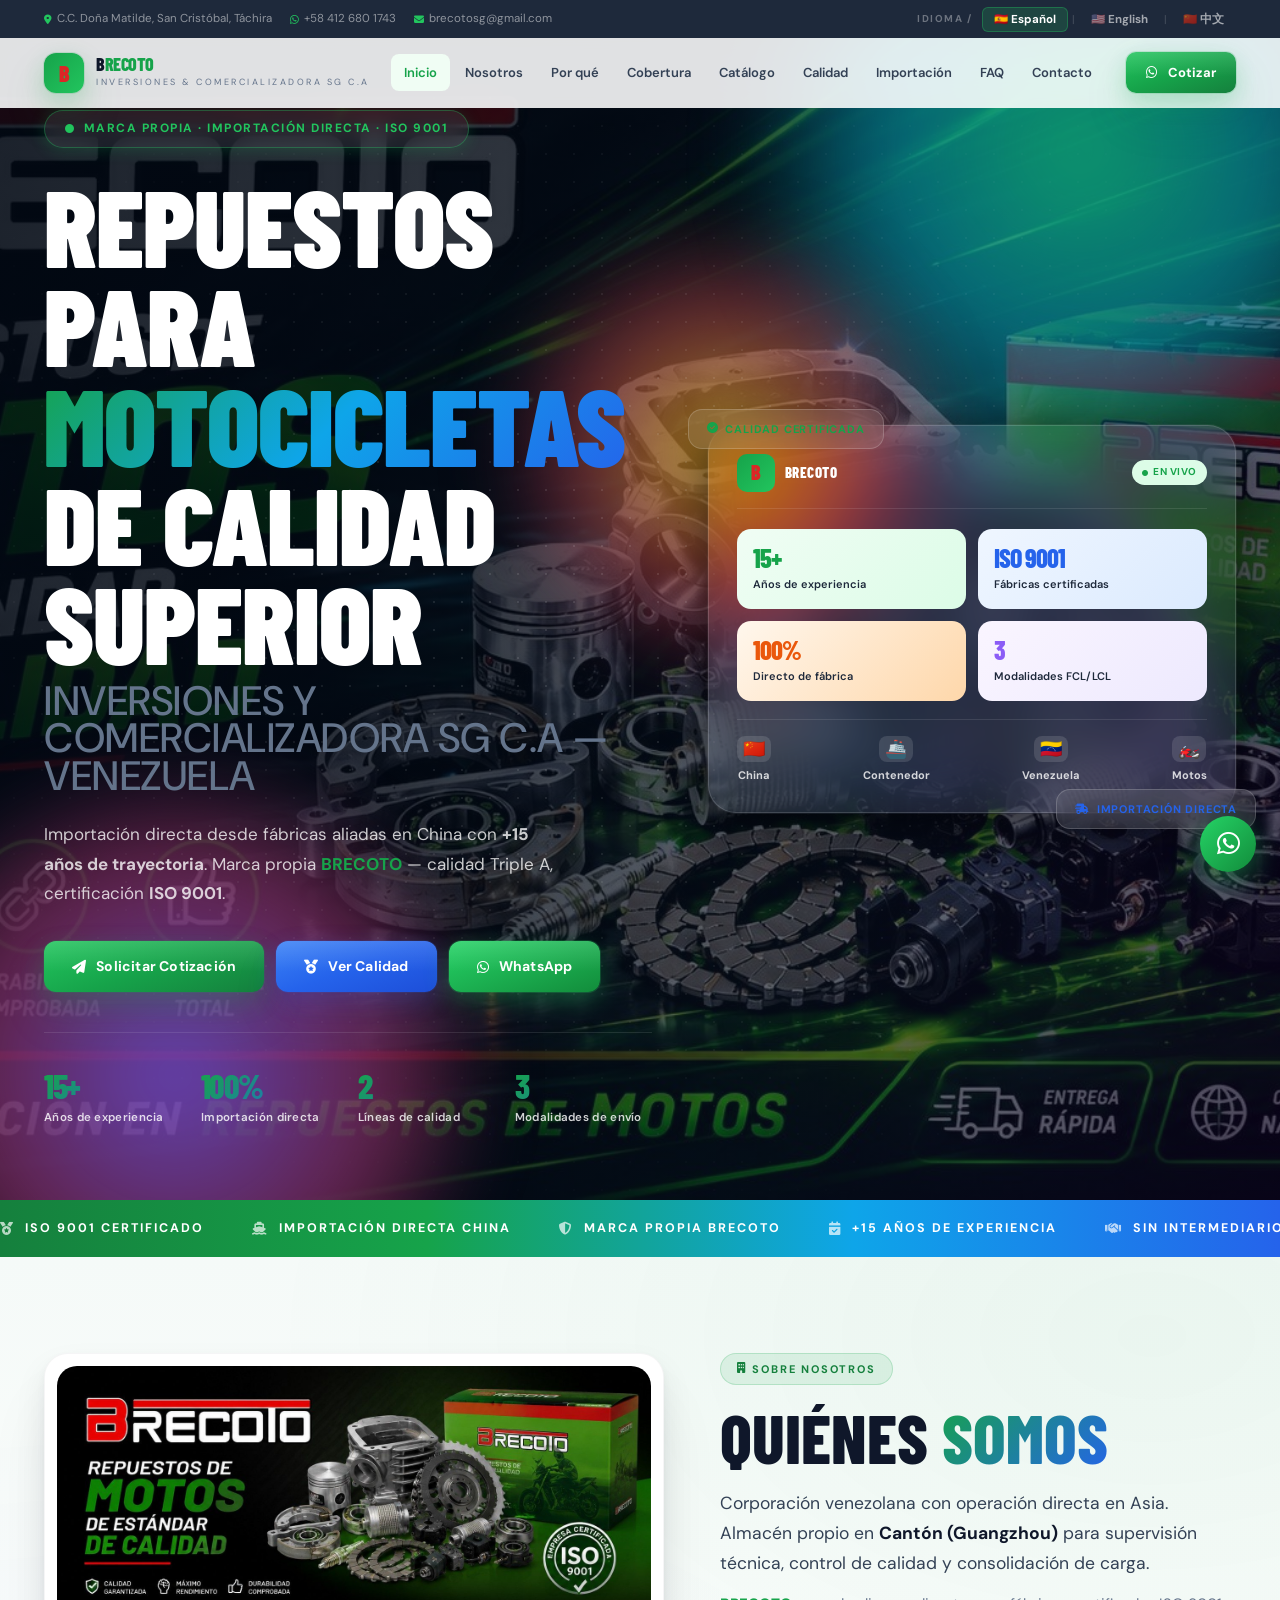
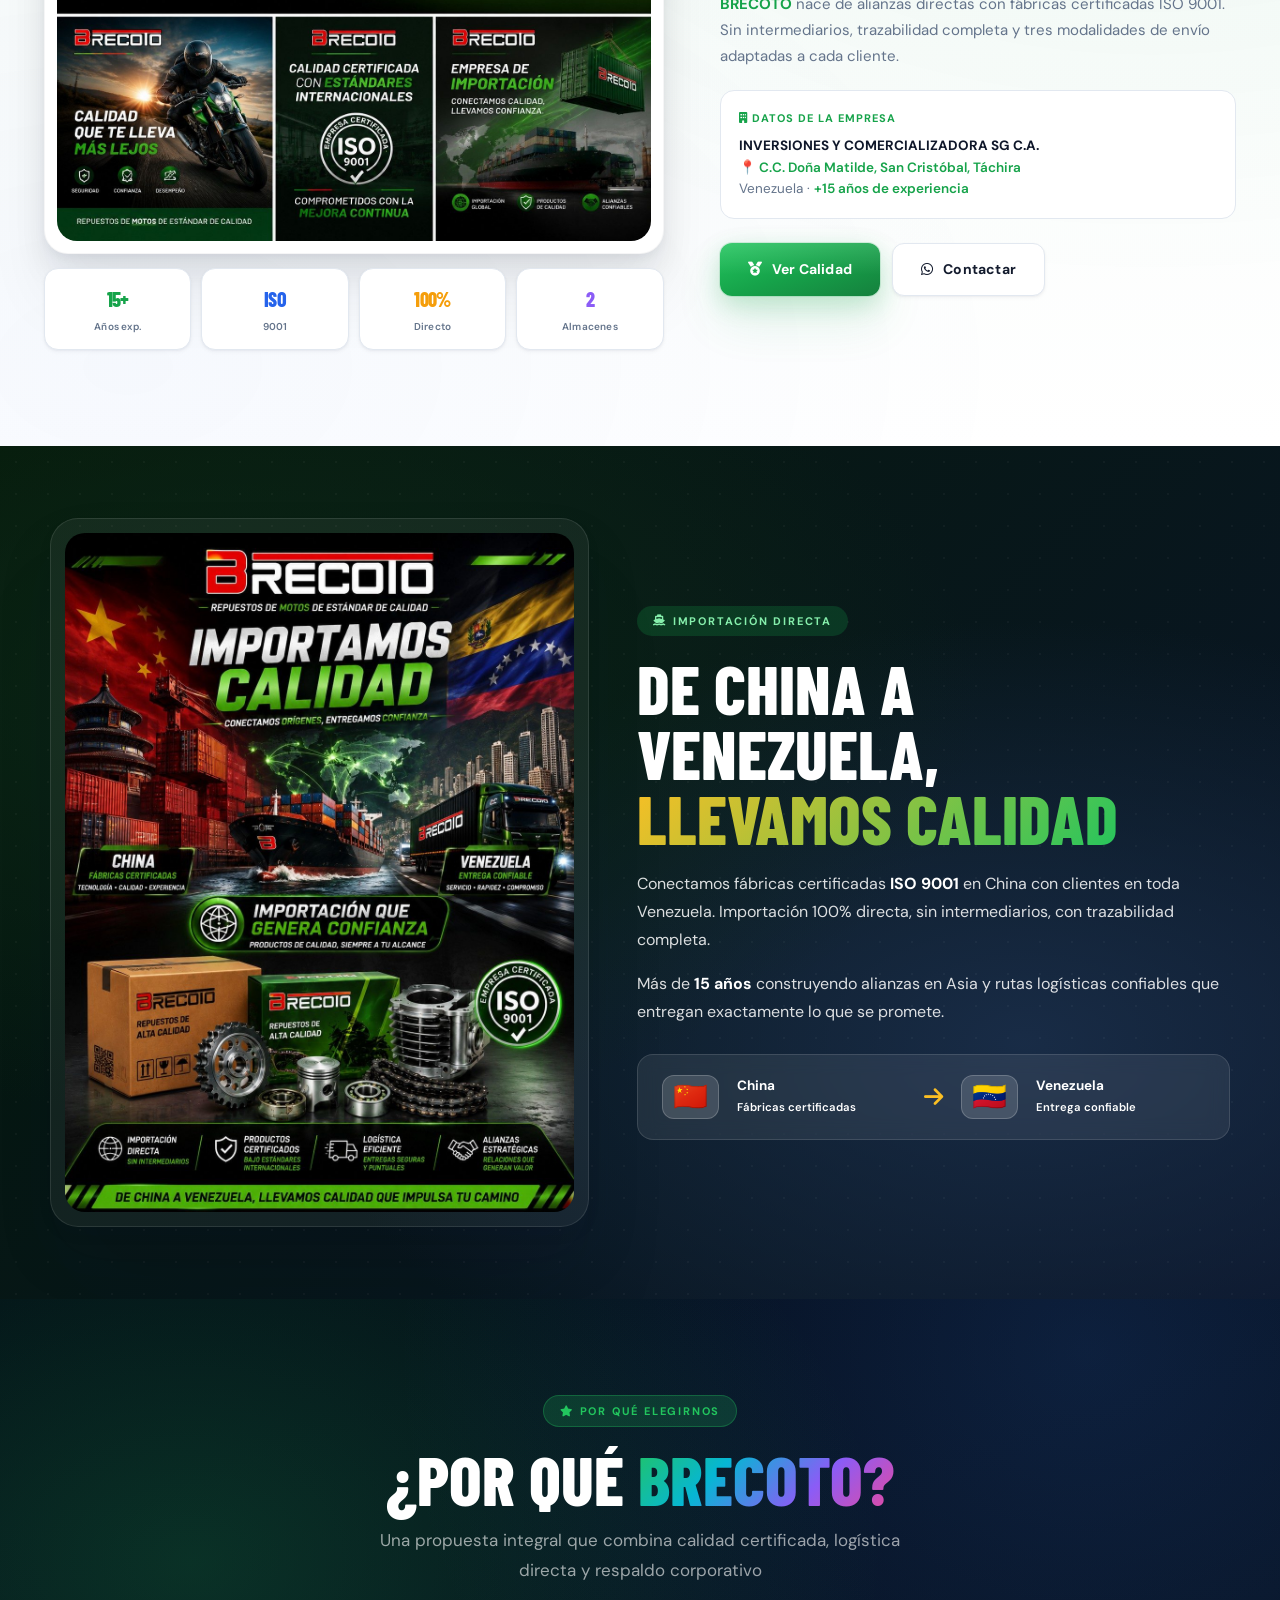
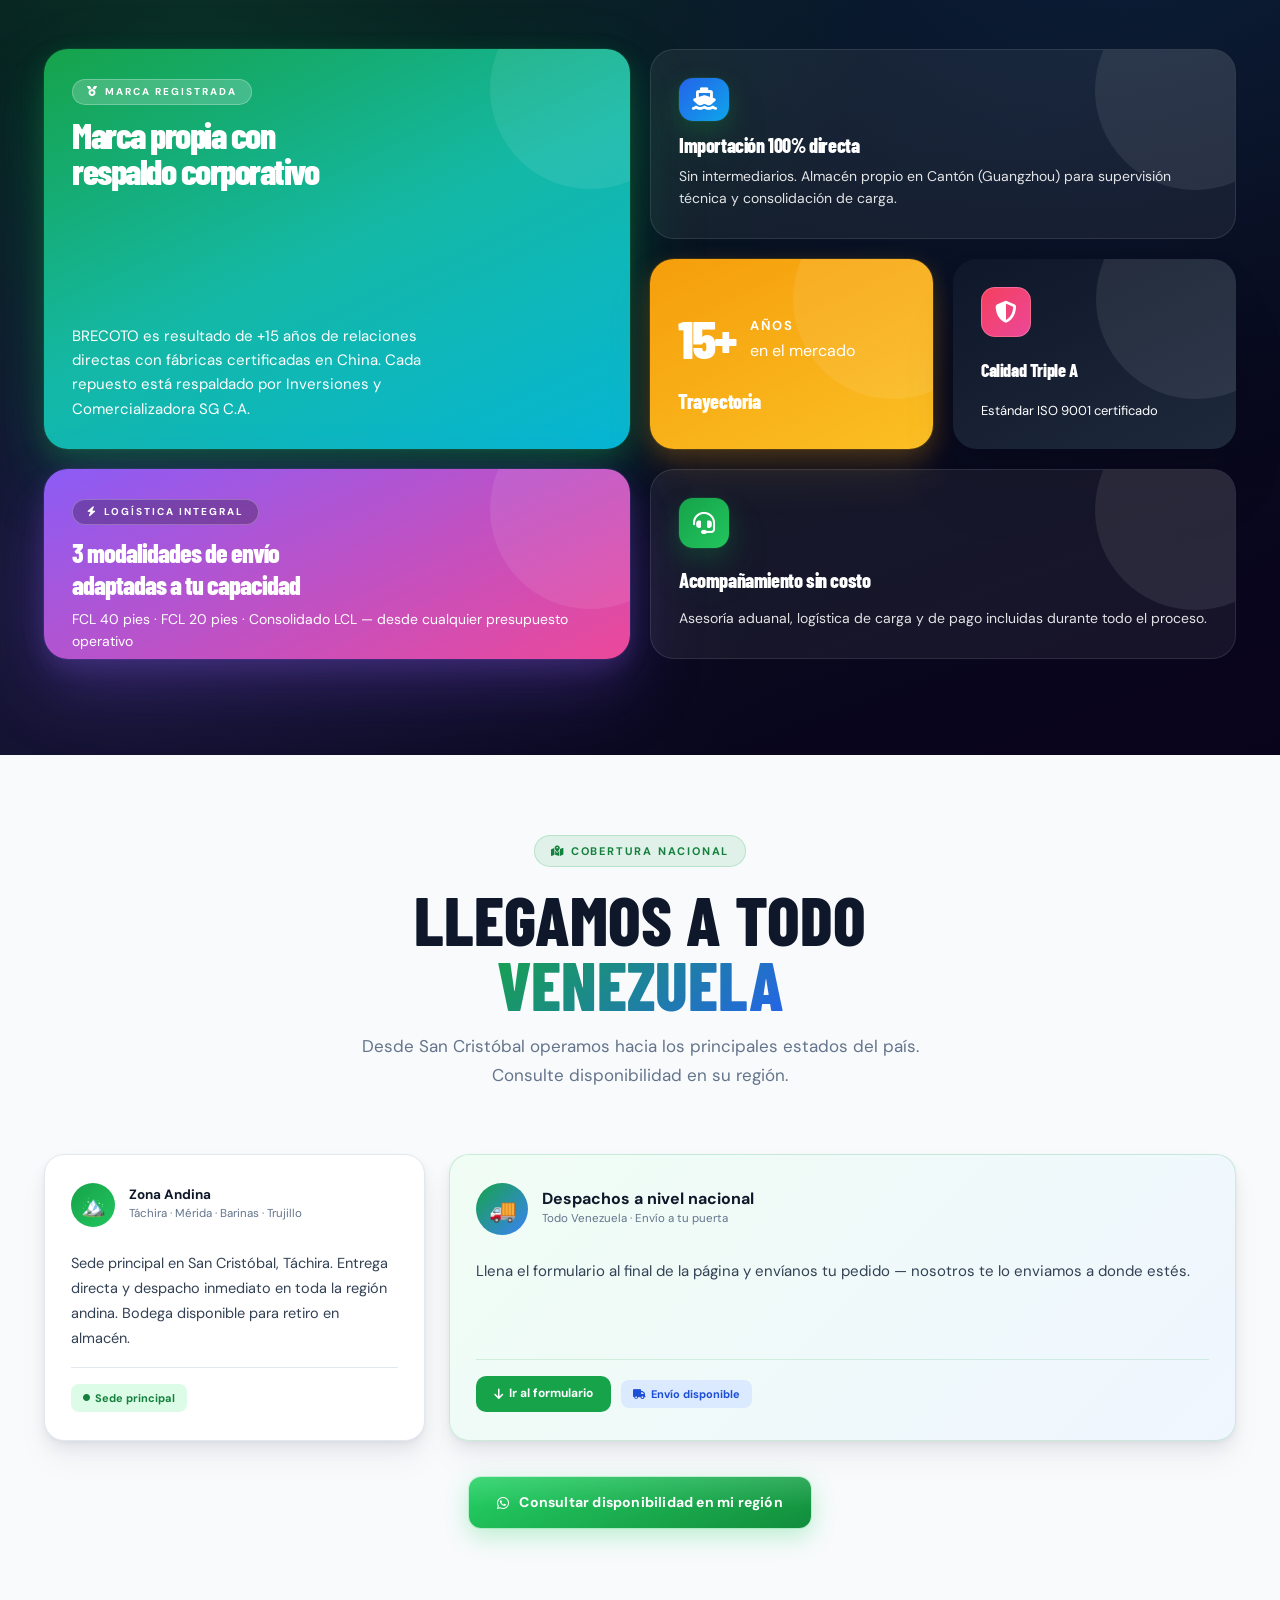
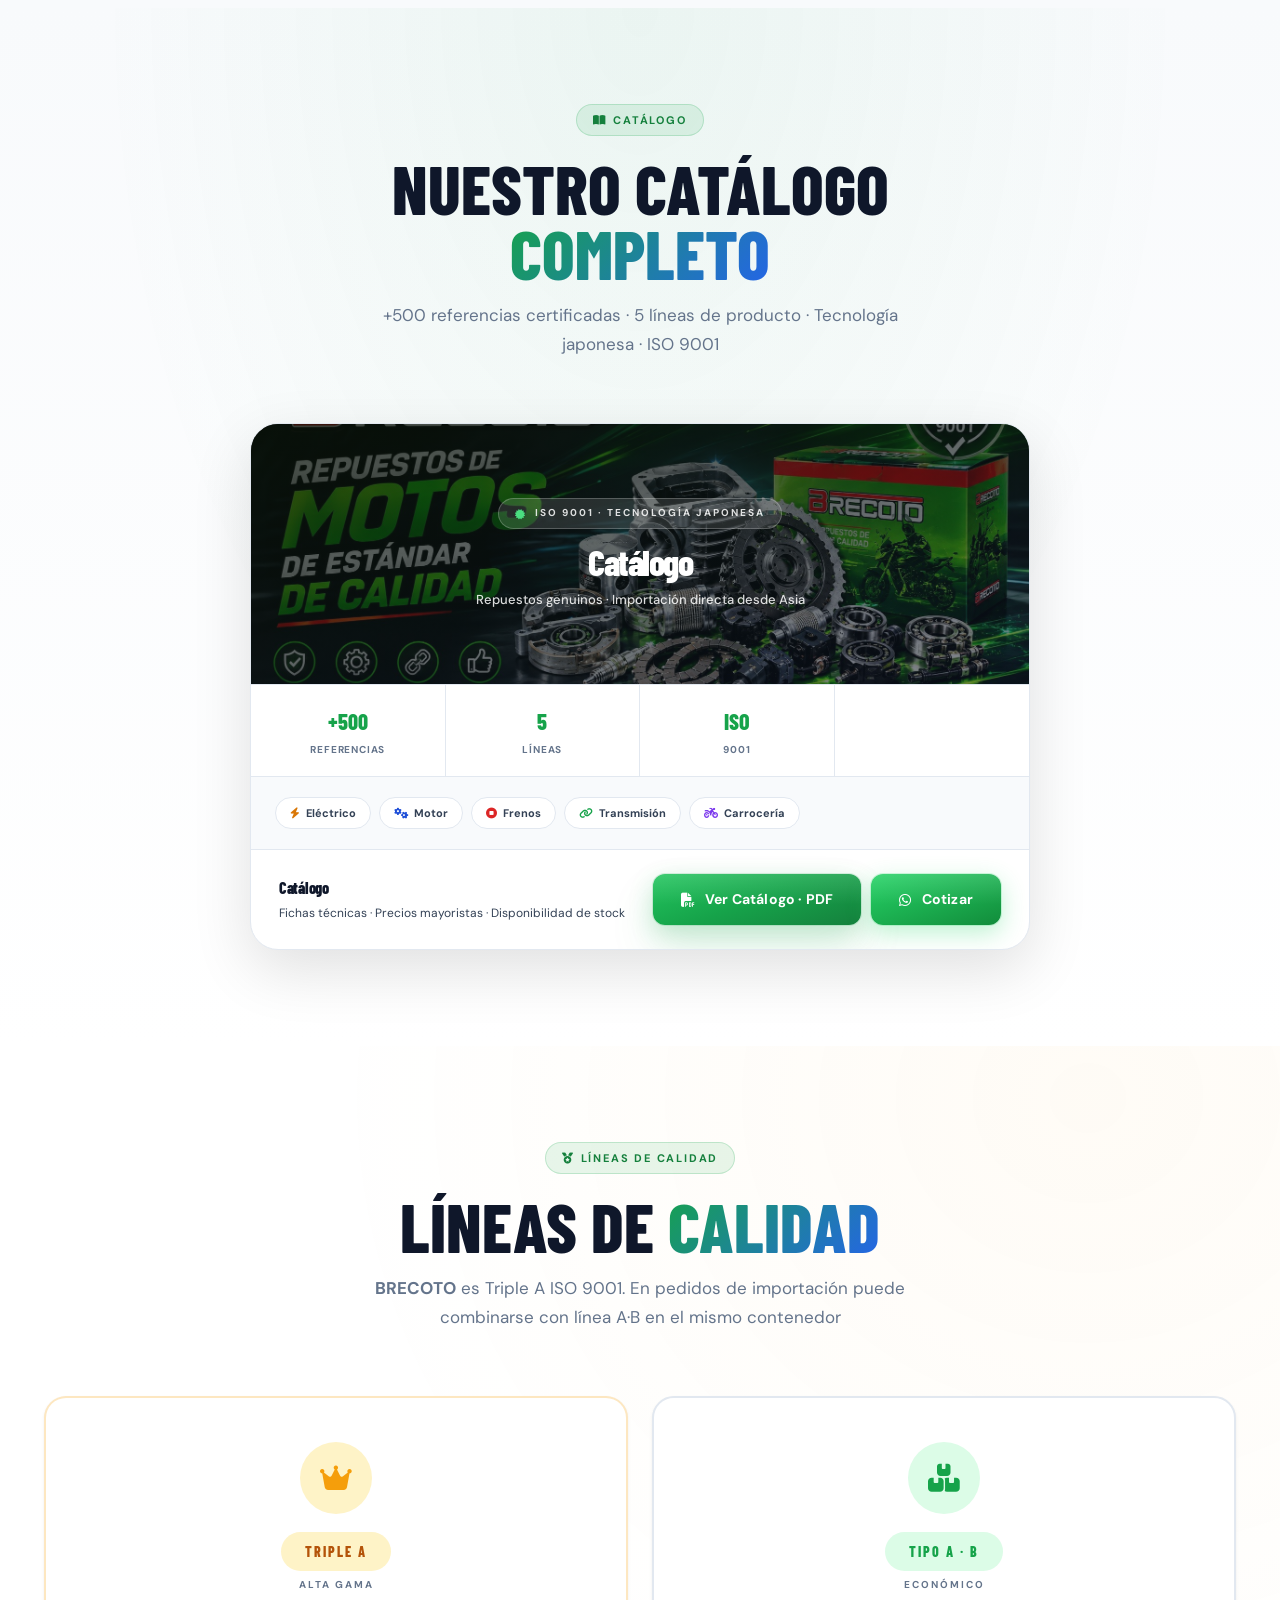
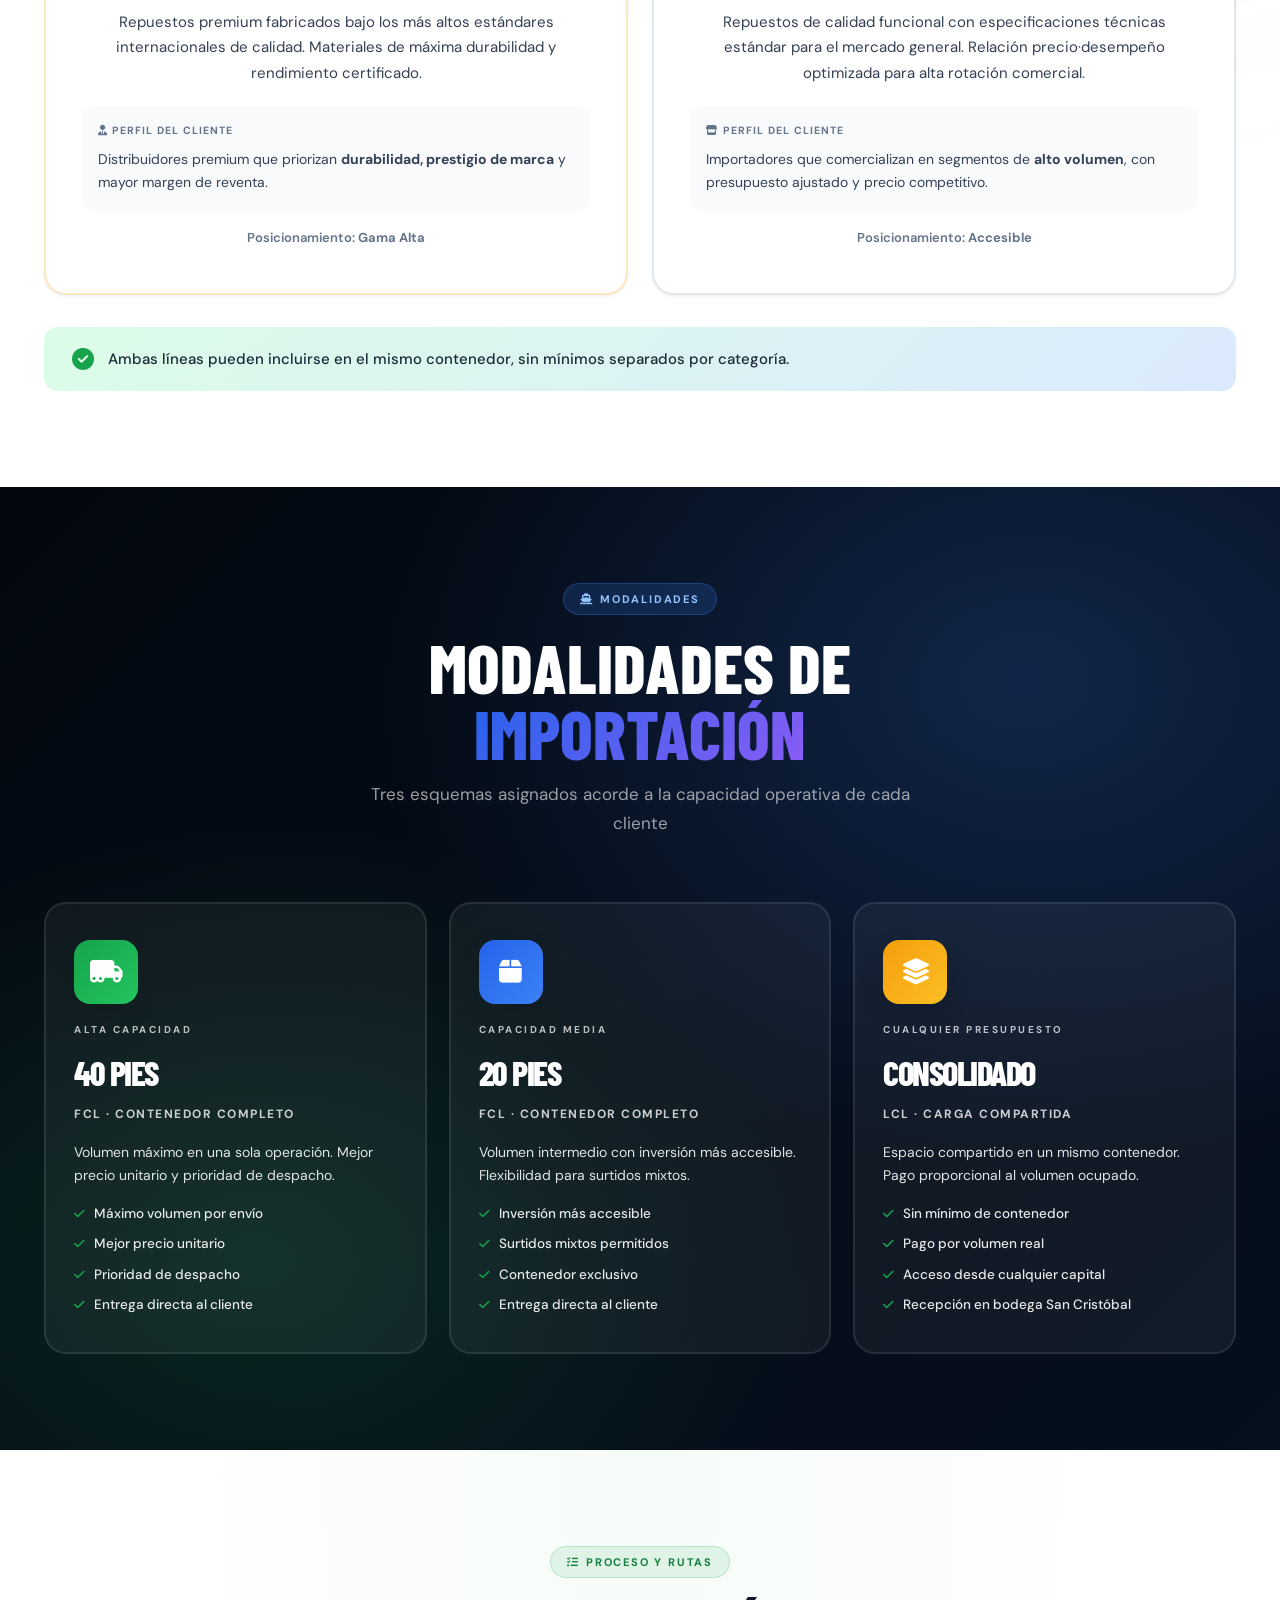
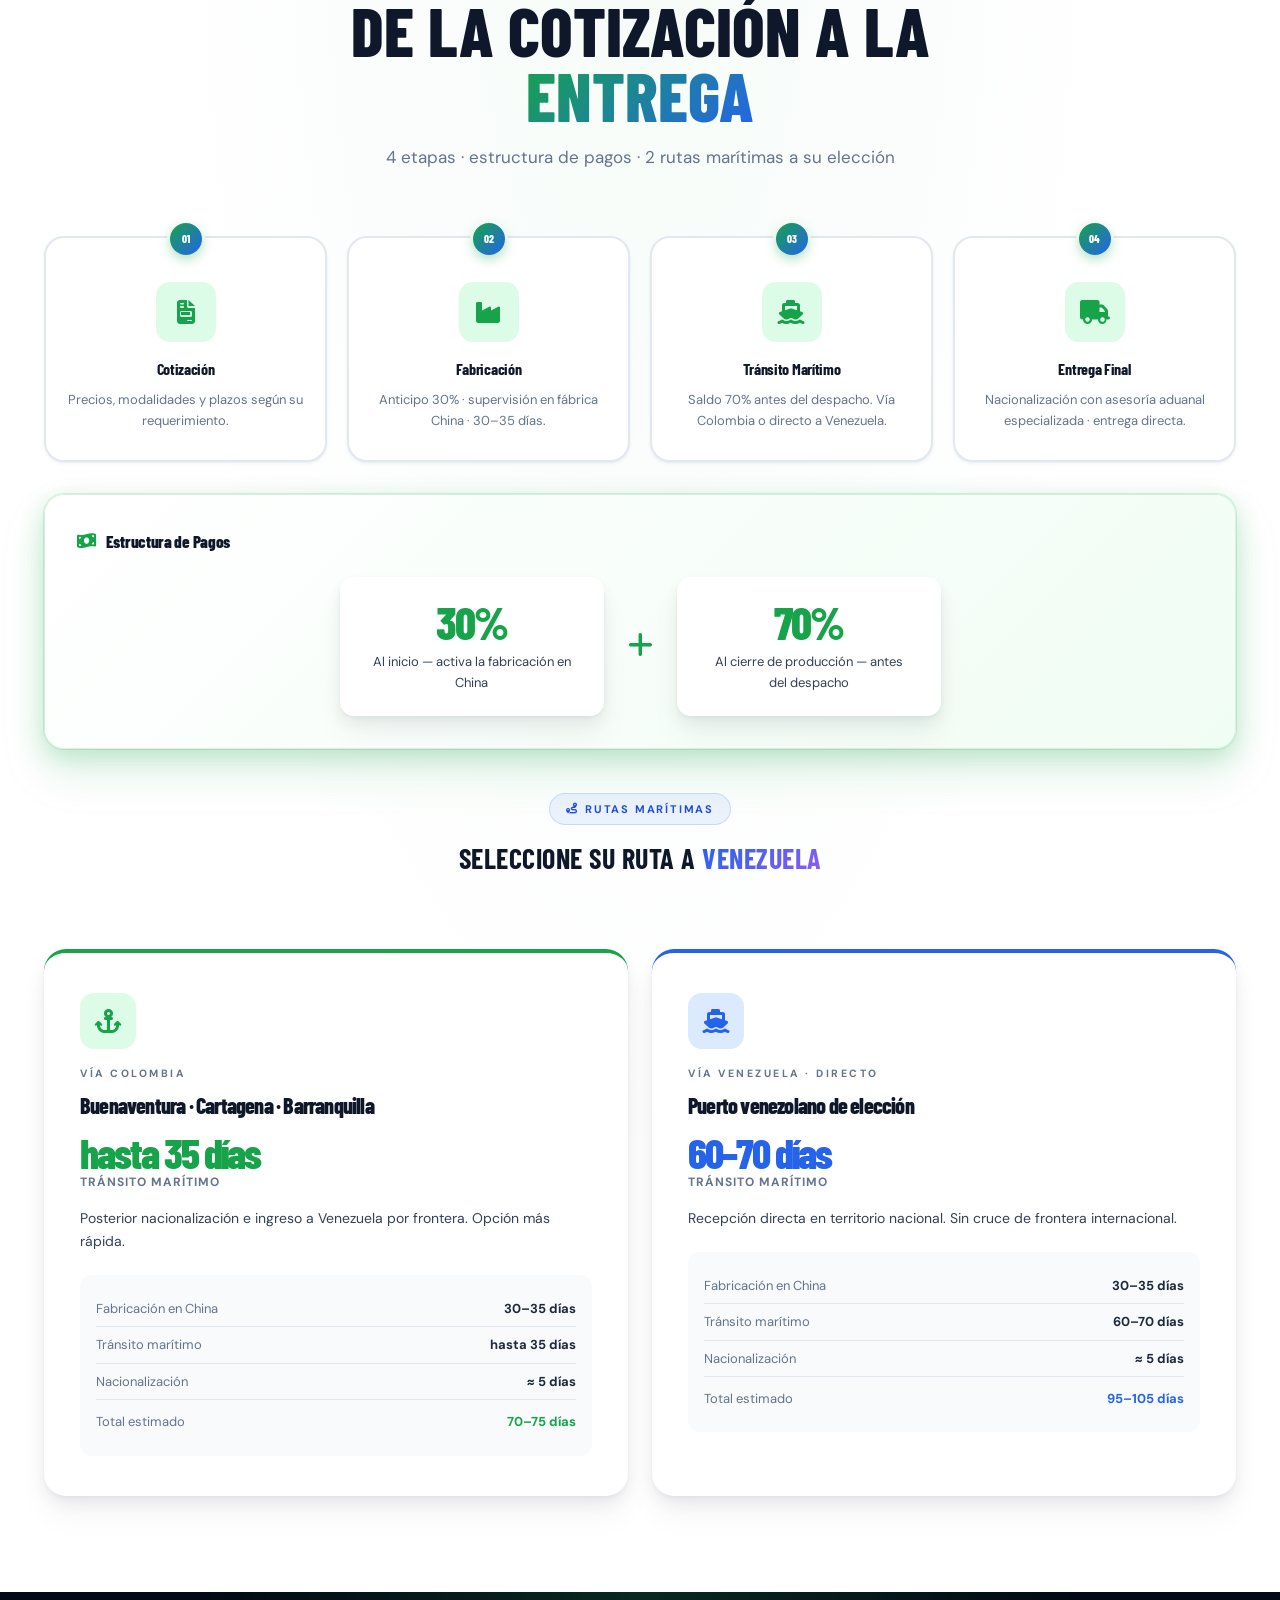
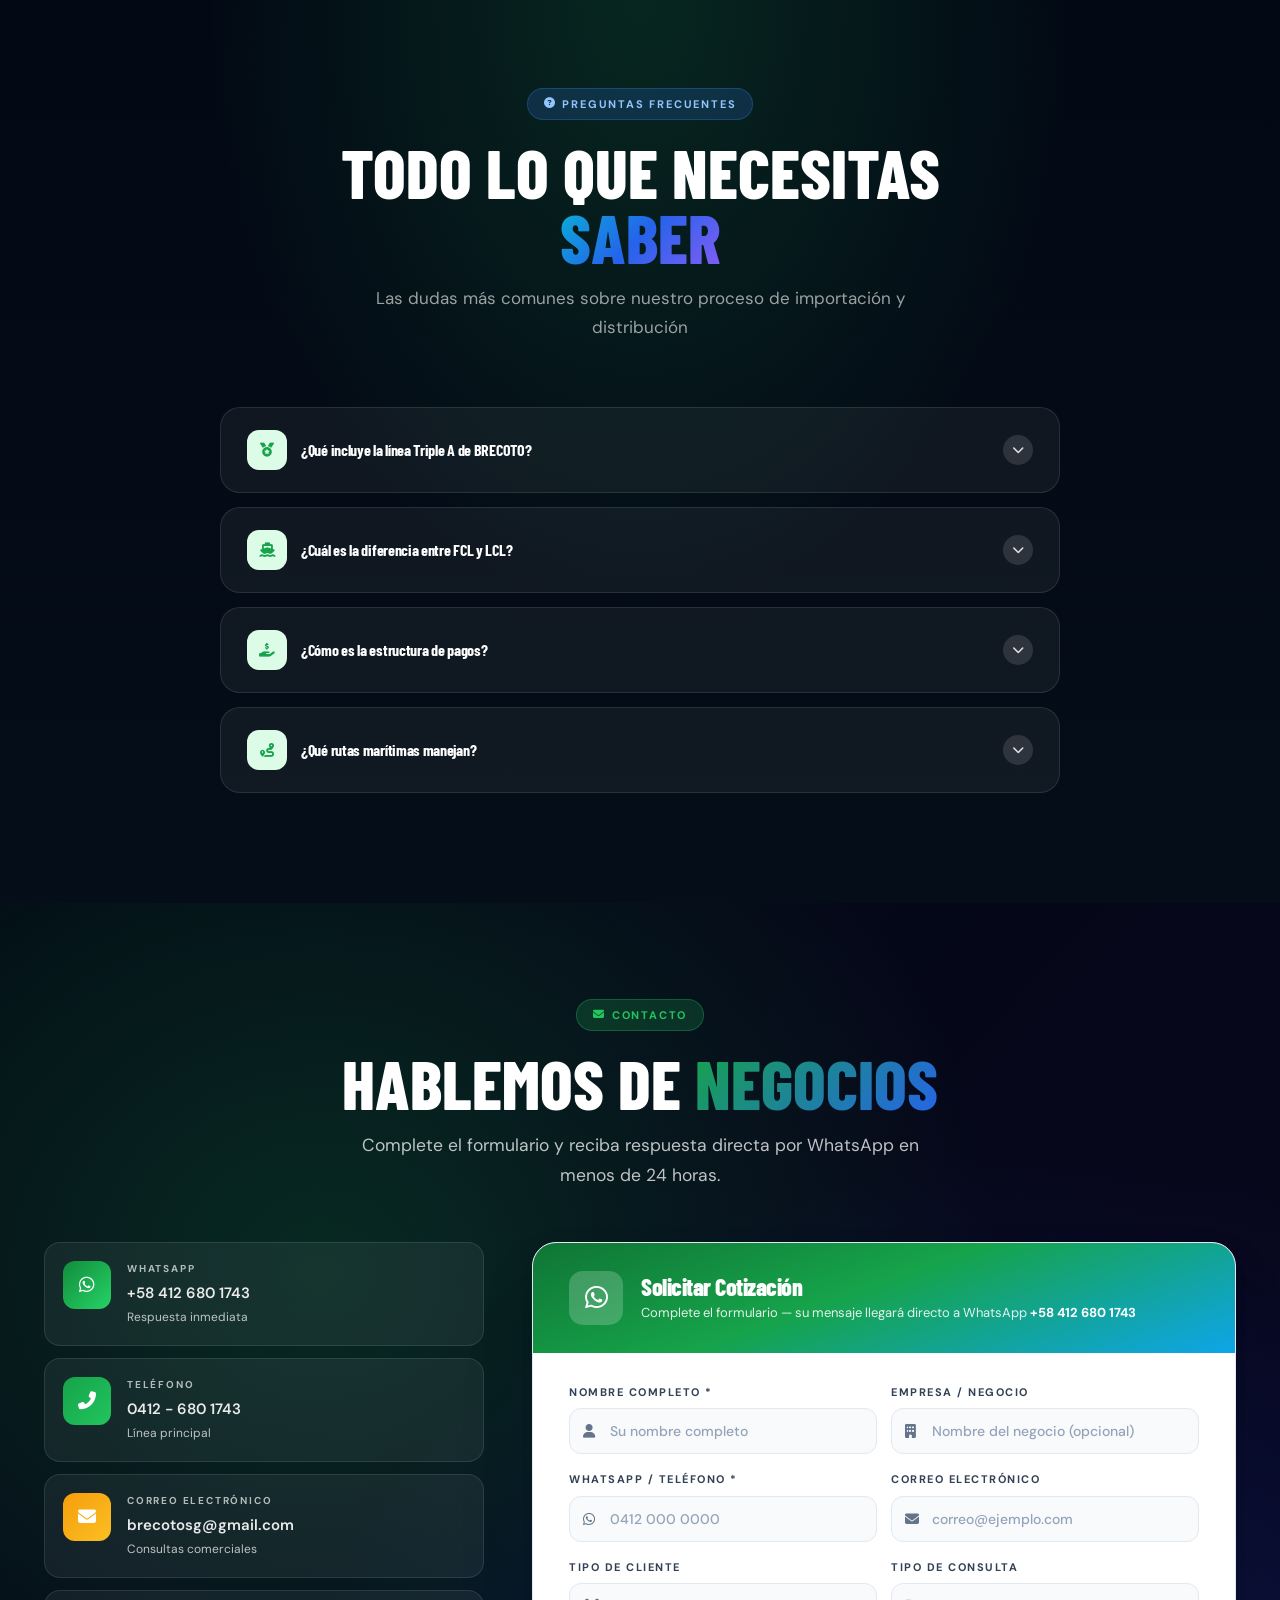
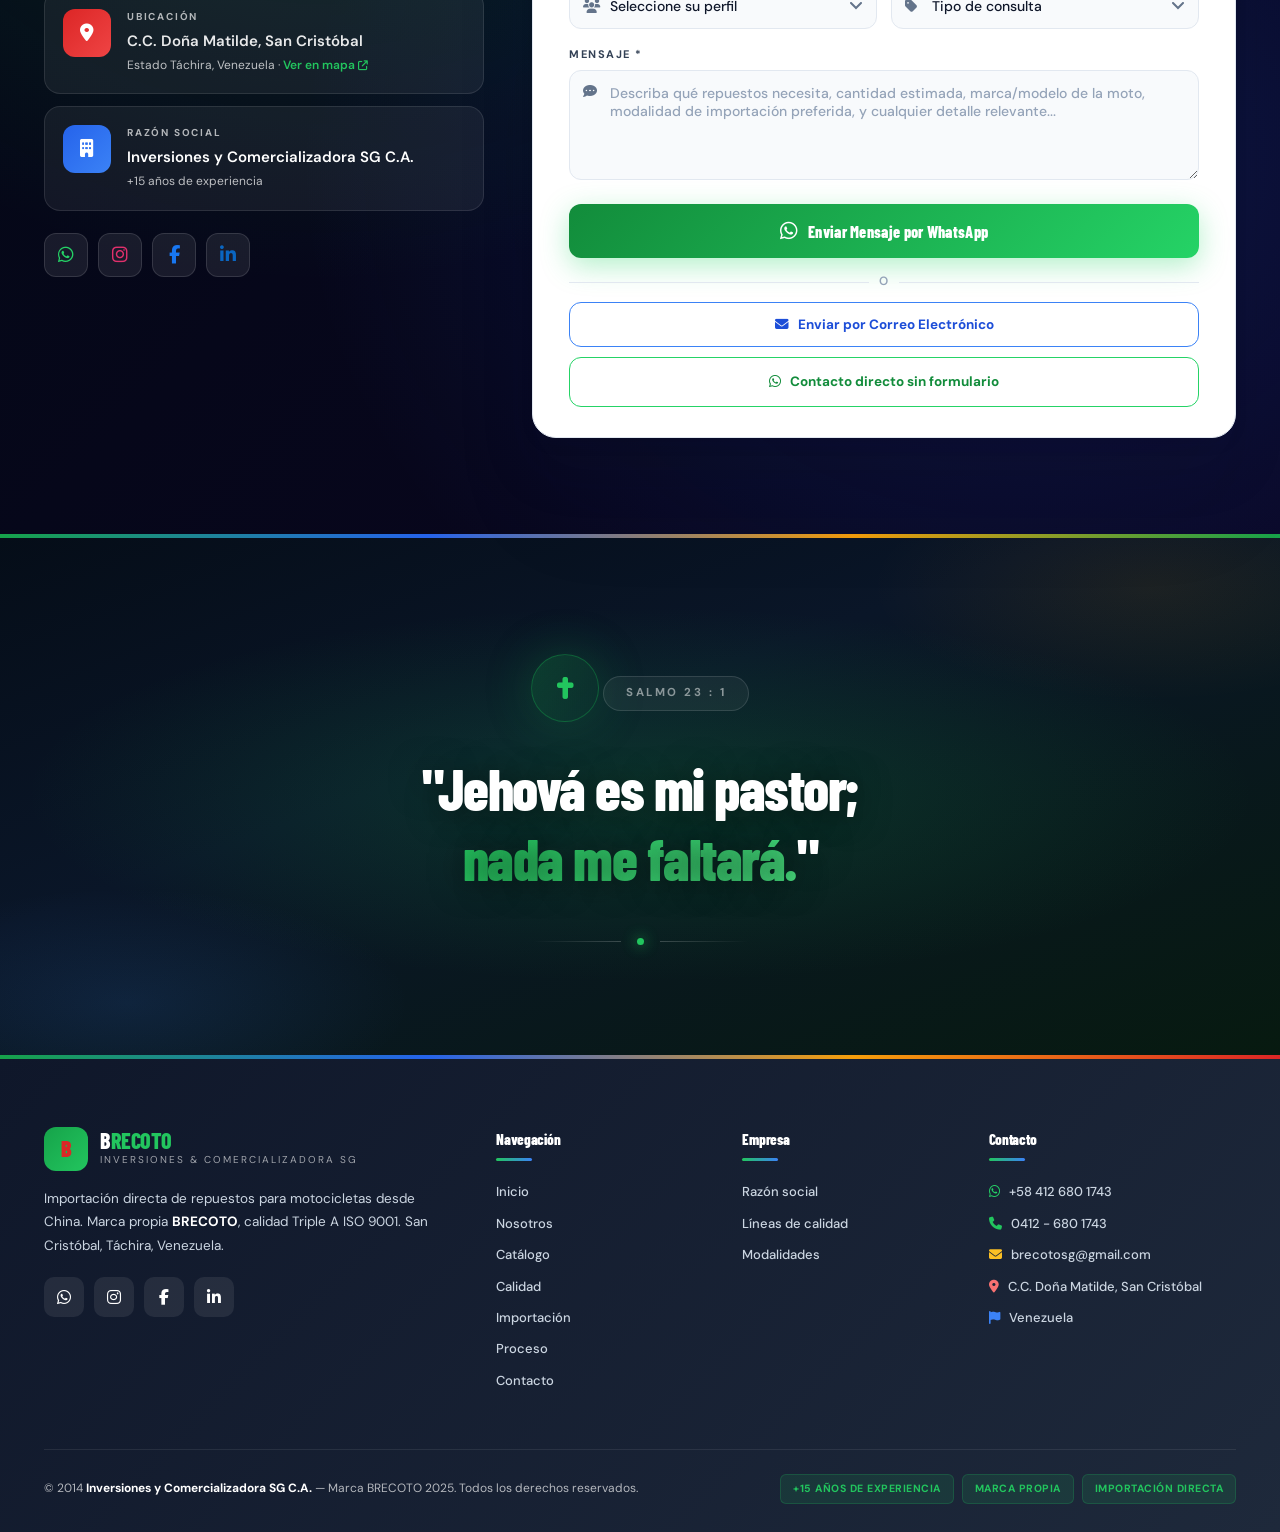
==== commit df89ea78: "Remove Feria 2 Ruedas Colombia section, CSS and JS https://claude.ai/code/session_01VnVDGsS3FSdgJqH1" ====
--- a/index.html
+++ b/index.html
@@ -203,39 +203,6 @@
 .eml-close:hover{color:#475569;}
 
 
-/* ── Feria 2 Ruedas Carousel ── */
-/* ── Feria 2 Ruedas ── */
-#feria{background:linear-gradient(180deg,var(--bg) 0%,#f0fdf4 100%);}
-.frc-outer{width:100%;overflow:hidden;}
-.frc-carousel{position:relative;width:100%;border-radius:20px;overflow:hidden;box-shadow:0 32px 80px rgba(0,0,0,.2);background:#0d0d0d;user-select:none;}
-.frc-track{display:flex;width:100%;will-change:transform;transition:transform .55s cubic-bezier(.4,0,.2,1);}
-.frc-slide{flex:0 0 100%;width:100%;position:relative;overflow:hidden;}
-/* Logo slide */
-.frc-slide-logo{background:#060606;display:flex;align-items:center;justify-content:center;height:340px;}
-.frc-slide-logo img{max-width:88%;max-height:290px;width:auto;height:auto;object-fit:contain;display:block;}
-/* Photo slides — blurred backdrop + contained photo */
-.frc-slide-photo{height:580px;display:flex;align-items:center;justify-content:center;}
-.frc-slide-photo .frc-bg{position:absolute;inset:-30px;background-size:cover;background-position:center;filter:blur(22px) brightness(.45) saturate(1.2);z-index:0;transform:scale(1.1);}
-.frc-slide-photo img{position:relative;z-index:1;height:100%;width:auto;max-width:100%;object-fit:contain;display:block;}
-/* Caption */
-.frc-caption{position:absolute;bottom:0;left:0;right:0;padding:28px 28px 24px;background:linear-gradient(to top,rgba(0,0,0,.88) 0%,rgba(0,0,0,.4) 55%,transparent 100%);color:#fff;pointer-events:none;z-index:2;}
-.frc-cap-tag{display:inline-flex;align-items:center;gap:6px;background:var(--green);color:#fff;font-size:10.5px;font-weight:700;letter-spacing:.8px;text-transform:uppercase;padding:3px 10px;border-radius:20px;margin-bottom:8px;}
-.frc-cap-title{font-family:'Barlow Condensed',sans-serif;font-size:22px;font-weight:800;letter-spacing:-.2px;text-shadow:0 2px 8px rgba(0,0,0,.7);line-height:1.2;}
-.frc-cap-sub{font-size:13px;opacity:.85;margin-top:4px;text-shadow:0 1px 4px rgba(0,0,0,.6);}
-/* Controls */
-.frc-btn{position:absolute;top:50%;transform:translateY(-50%);background:rgba(255,255,255,.9);backdrop-filter:blur(8px);border:none;border-radius:50%;width:46px;height:46px;display:flex;align-items:center;justify-content:center;cursor:pointer;font-size:16px;color:#0f172a;transition:all .2s;box-shadow:0 4px 20px rgba(0,0,0,.3);z-index:10;}
-.frc-btn:hover{background:#fff;transform:translateY(-50%) scale(1.1);box-shadow:0 8px 28px rgba(0,0,0,.35);}
-.frc-prev{left:18px;} .frc-next{right:18px;}
-.frc-dots{position:absolute;bottom:18px;left:50%;transform:translateX(-50%);display:flex;gap:7px;z-index:10;}
-.frc-dot{width:8px;height:8px;border-radius:50%;background:rgba(255,255,255,.45);border:none;cursor:pointer;padding:0;transition:all .3s;}
-.frc-dot.frc-act{background:#fff;width:26px;border-radius:4px;}
-.frc-counter{position:absolute;top:16px;right:18px;background:rgba(0,0,0,.55);backdrop-filter:blur(6px);color:#fff;font-size:12px;font-weight:700;padding:4px 12px;border-radius:20px;z-index:10;font-family:'Barlow Condensed',sans-serif;letter-spacing:.5px;}
-/* Badges */
-.frc-badges{display:flex;flex-wrap:wrap;gap:12px;justify-content:center;margin-top:28px;}
-.frc-badge{display:flex;align-items:center;gap:9px;background:#fff;border:1.5px solid #e2e8f0;border-radius:14px;padding:11px 18px;font-size:13.5px;font-weight:700;color:#1e293b;box-shadow:0 2px 10px rgba(0,0,0,.06);}
-.frc-badge i{color:var(--green);font-size:16px;}
-@media(max-width:768px){.frc-slide-photo{height:320px;}.frc-slide-logo{height:220px;}.frc-btn{width:38px;height:38px;font-size:13px;}.frc-cap-title{font-size:18px;}}
-
 /* CARD BASE */
 .card{background:var(--white);border:1px solid var(--border);border-radius:18px;padding:28px;transition:var(--tr);box-shadow:var(--sh1);}
 .card:hover{transform:translateY(-4px);box-shadow:var(--sh3);}
@@ -2038,90 +2005,6 @@
   </div>
 </section>
 
-<!-- ═══════════ FERIA 2 RUEDAS COLOMBIA ═══════════ -->
-<section id="feria" class="sec">
-  <div class="wrap">
-    <div class="sec-head fi">
-      <span class="chip chip-b"><i class="fas fa-flag"></i> <span data-i18n="feria.chip">Presencia Internacional</span></span>
-      <h2 class="h2" data-i18n="feria.h2">Invitados especiales en la <span class="gtxt-b">Feria 2 Ruedas Colombia</span></h2>
-      <p class="sub" data-i18n="feria.sub">El evento más grande de las 2 ruedas en América Latina · Medellín, Colombia · Alianzas estratégicas con fabricantes de primer nivel</p>
-    </div>
-    <div class="frc-outer">
-      <div class="frc-carousel">
-        <div class="frc-track" id="frc-track">
-
-          <!-- Slide 0 — Logo F2R -->
-          <div class="frc-slide frc-slide-logo">
-            <img src="images/feria/feria-logo.webp" alt="Feria 2 Ruedas Colombia">
-          </div>
-
-          <!-- Slide 1 — Puregain -->
-          <div class="frc-slide frc-slide-photo">
-            <div class="frc-bg" style="background-image:url('images/feria/feria-puregain.jpg')"></div>
-            <img src="images/feria/feria-puregain.jpg" alt="BRECOTO con Puregain Tyre — Feria 2 Ruedas Colombia">
-            <div class="frc-caption">
-              <div class="frc-cap-tag"><i class="fas fa-handshake"></i> Alianza estratégica</div>
-              <div class="frc-cap-title" data-i18n="feria.cap1.title">Alianza con Puregain Tyre Co., Ltd.</div>
-              <div class="frc-cap-sub" data-i18n="feria.cap1.sub">Fabricante de neumáticos premium · Qingdao, China</div>
-            </div>
-          </div>
-
-          <!-- Slide 2 — Zhengtai -->
-          <div class="frc-slide frc-slide-photo">
-            <div class="frc-bg" style="background-image:url('images/feria/feria-zhengtai.jpg')"></div>
-            <img src="images/feria/feria-zhengtai.jpg" alt="BRECOTO con Zhengtai Sprocket — Feria 2 Ruedas Colombia">
-            <div class="frc-caption">
-              <div class="frc-cap-tag"><i class="fas fa-handshake"></i> Alianza estratégica</div>
-              <div class="frc-cap-title" data-i18n="feria.cap2.title">Alianza con Zhengtai Sprocket</div>
-              <div class="frc-cap-sub" data-i18n="feria.cap2.sub">Fabricante de piñones, coronas y cadenas · China</div>
-            </div>
-          </div>
-
-          <!-- Slide 3 — Jinruifeng -->
-          <div class="frc-slide frc-slide-photo">
-            <div class="frc-bg" style="background-image:url('images/feria/feria-jinruifeng.jpg')"></div>
-            <img src="images/feria/feria-jinruifeng.jpg" alt="BRECOTO negociando con Jinruifeng — Feria 2 Ruedas">
-            <div class="frc-caption">
-              <div class="frc-cap-tag"><i class="fas fa-comments-dollar"></i> Negociación</div>
-              <div class="frc-cap-title" data-i18n="feria.cap3.title">Negociación con Qingdao Jinruifeng Tools</div>
-              <div class="frc-cap-sub" data-i18n="feria.cap3.sub">Fabricante de llantas y herramientas para moto · China</div>
-            </div>
-          </div>
-
-          <!-- Slide 4 — Suntire -->
-          <div class="frc-slide frc-slide-photo">
-            <div class="frc-bg" style="background-image:url('images/feria/feria-suntire.jpg')"></div>
-            <img src="images/feria/feria-suntire.jpg" alt="BRECOTO en reunión con Suntire — Feria 2 Ruedas">
-            <div class="frc-caption">
-              <div class="frc-cap-tag"><i class="fas fa-handshake"></i> Reunión estratégica</div>
-              <div class="frc-cap-title" data-i18n="feria.cap4.title">Reunión estratégica con Suntire</div>
-              <div class="frc-cap-sub" data-i18n="feria.cap4.sub">Fabricante de neumáticos high-end · China</div>
-            </div>
-          </div>
-
-        </div>
-        <!-- Controles -->
-        <button class="frc-btn frc-prev" onclick="frcMove(-1)" aria-label="Anterior"><i class="fas fa-chevron-left"></i></button>
-        <button class="frc-btn frc-next" onclick="frcMove(1)"  aria-label="Siguiente"><i class="fas fa-chevron-right"></i></button>
-        <div class="frc-counter" id="frc-counter">1 / 5</div>
-        <div class="frc-dots" id="frc-dots">
-          <button class="frc-dot frc-act" onclick="frcGoTo(0)"></button>
-          <button class="frc-dot" onclick="frcGoTo(1)"></button>
-          <button class="frc-dot" onclick="frcGoTo(2)"></button>
-          <button class="frc-dot" onclick="frcGoTo(3)"></button>
-          <button class="frc-dot" onclick="frcGoTo(4)"></button>
-        </div>
-      </div>
-    </div>
-    <!-- Badges -->
-    <div class="frc-badges">
-      <div class="frc-badge"><i class="fas fa-handshake"></i> <span data-i18n="feria.b1">Alianzas estratégicas confirmadas</span></div>
-      <div class="frc-badge"><i class="fas fa-location-dot"></i> <span data-i18n="feria.b2">Medellín, Colombia</span></div>
-      <div class="frc-badge"><i class="fas fa-industry"></i> <span data-i18n="feria.b3">Fabricantes de primer nivel</span></div>
-      <div class="frc-badge"><i class="fas fa-star"></i> <span data-i18n="feria.b4">Invitados especiales F2R</span></div>
-    </div>
-  </div>
-</section>
 
 <!-- ═══════════ CONTACTO ═══════════ -->
 <section id="contact" class="sec">
@@ -2437,31 +2320,6 @@
   });
 }, {threshold: 0.4});
 document.querySelectorAll('[data-count]').forEach(function(el){ cio.observe(el); });
-
-/* ── Carrusel Feria 2 Ruedas ── */
-(function(){
-  var idx = 0, total = 5, timer;
-  function goTo(n){
-    idx = ((n % total) + total) % total;
-    document.getElementById('frc-track').style.transform = 'translateX(-'+(idx*100)+'%)';
-    document.querySelectorAll('.frc-dot').forEach(function(d,i){ d.classList.toggle('frc-act', i===idx); });
-    var ctr = document.getElementById('frc-counter');
-    if(ctr) ctr.textContent = (idx+1) + ' / ' + total;
-  }
-  window.frcGoTo = goTo;
-  window.frcMove = function(dir){
-    clearInterval(timer);
-    goTo(idx + dir);
-    timer = setInterval(function(){ goTo(idx+1); }, 5000);
-  };
-  timer = setInterval(function(){ goTo(idx+1); }, 5000);
-  /* swipe */
-  var el = document.getElementById('frc-track'), sx = 0;
-  if(el){
-    el.addEventListener('touchstart', function(e){ sx = e.touches[0].clientX; },{passive:true});
-    el.addEventListener('touchend',   function(e){ var dx=e.changedTouches[0].clientX-sx; if(Math.abs(dx)>40) window.frcMove(dx<0?1:-1); });
-  }
-})();
 
 /* ── Consulta dinámica según perfil de cliente ── */
 function updateConsOptions(){
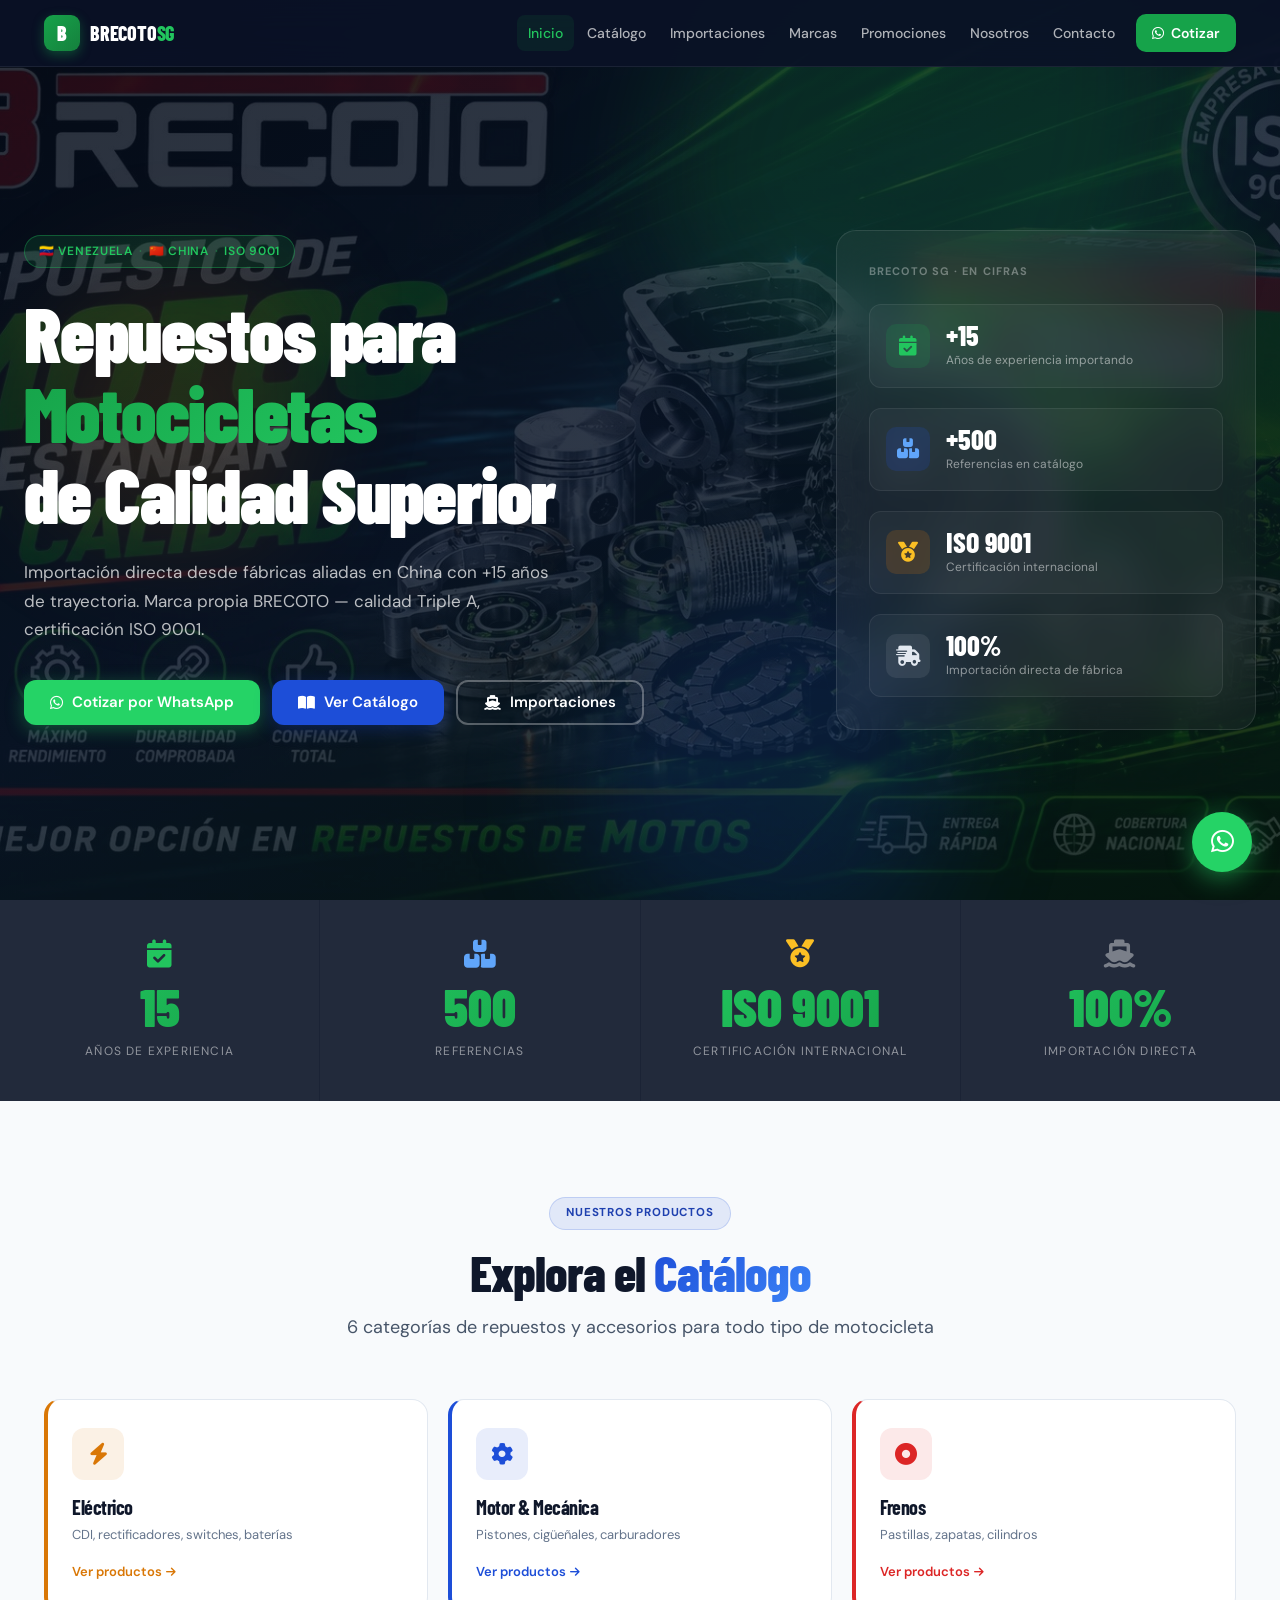
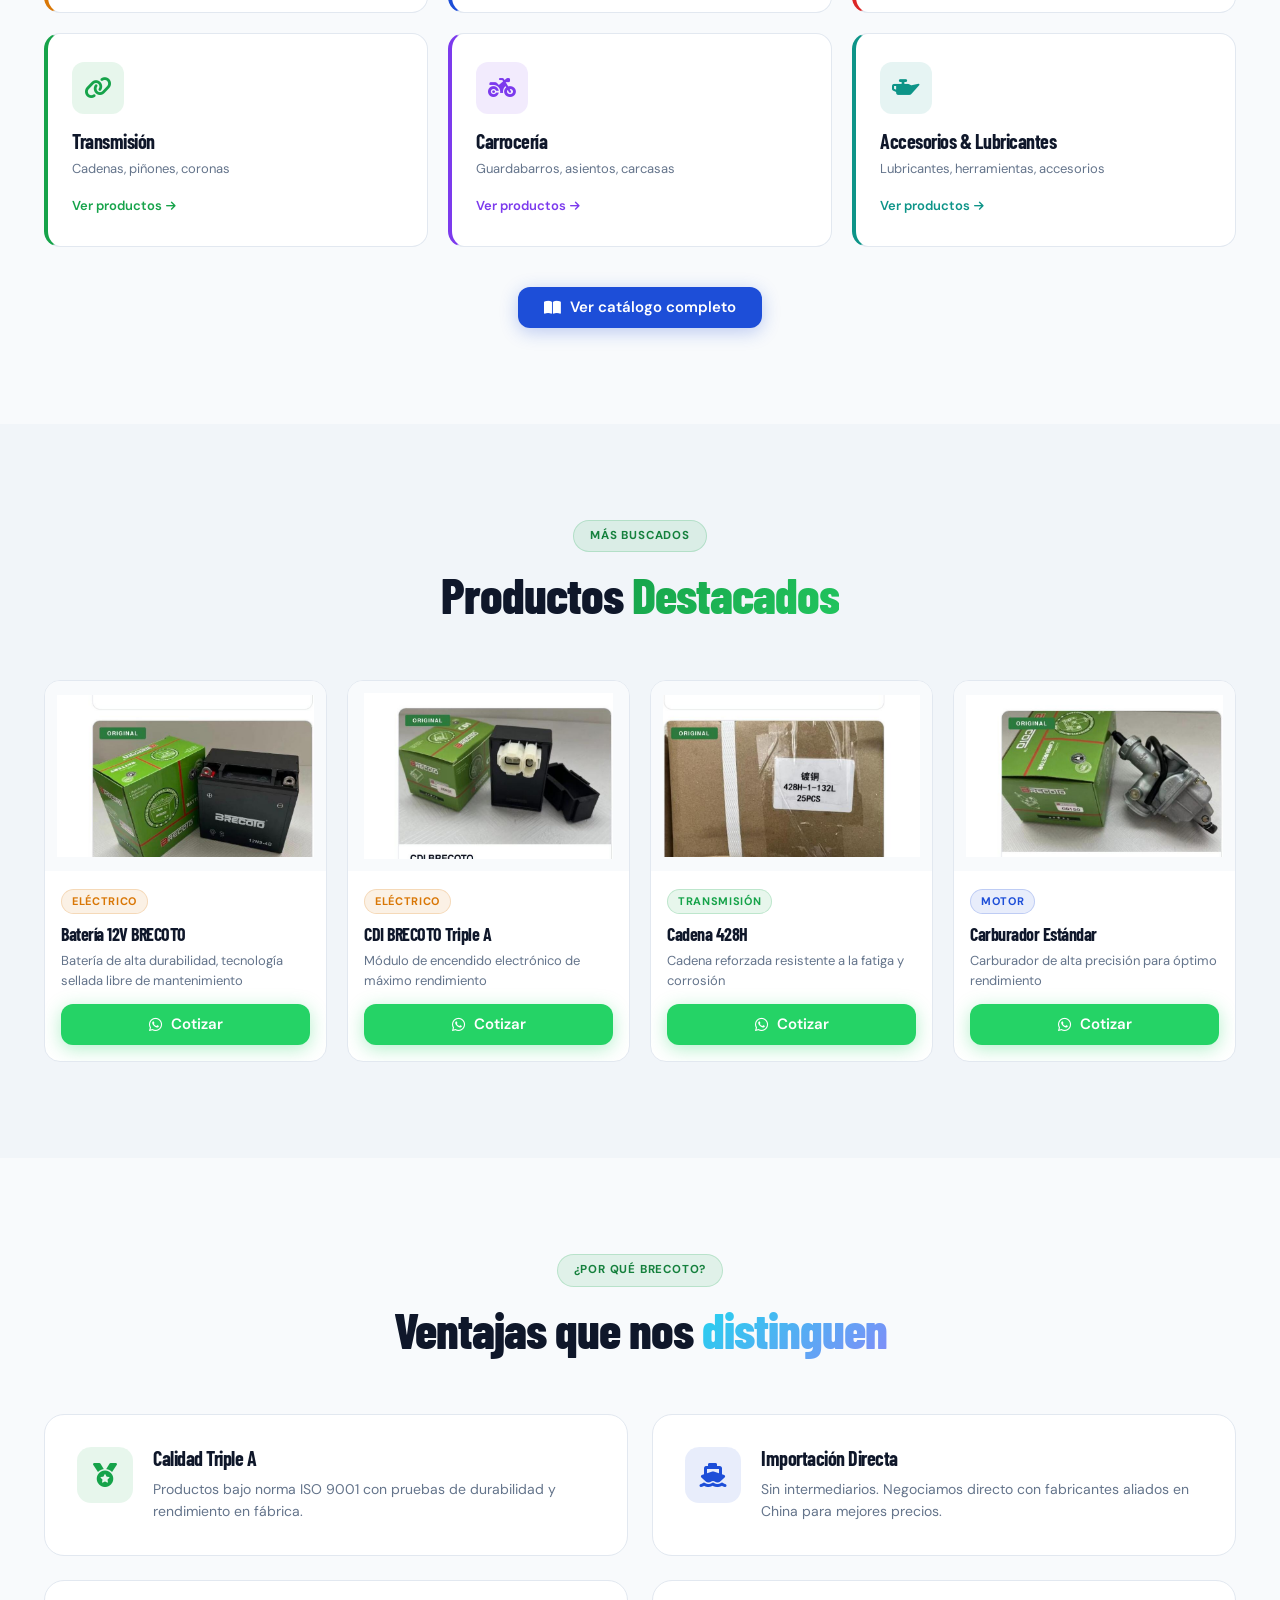
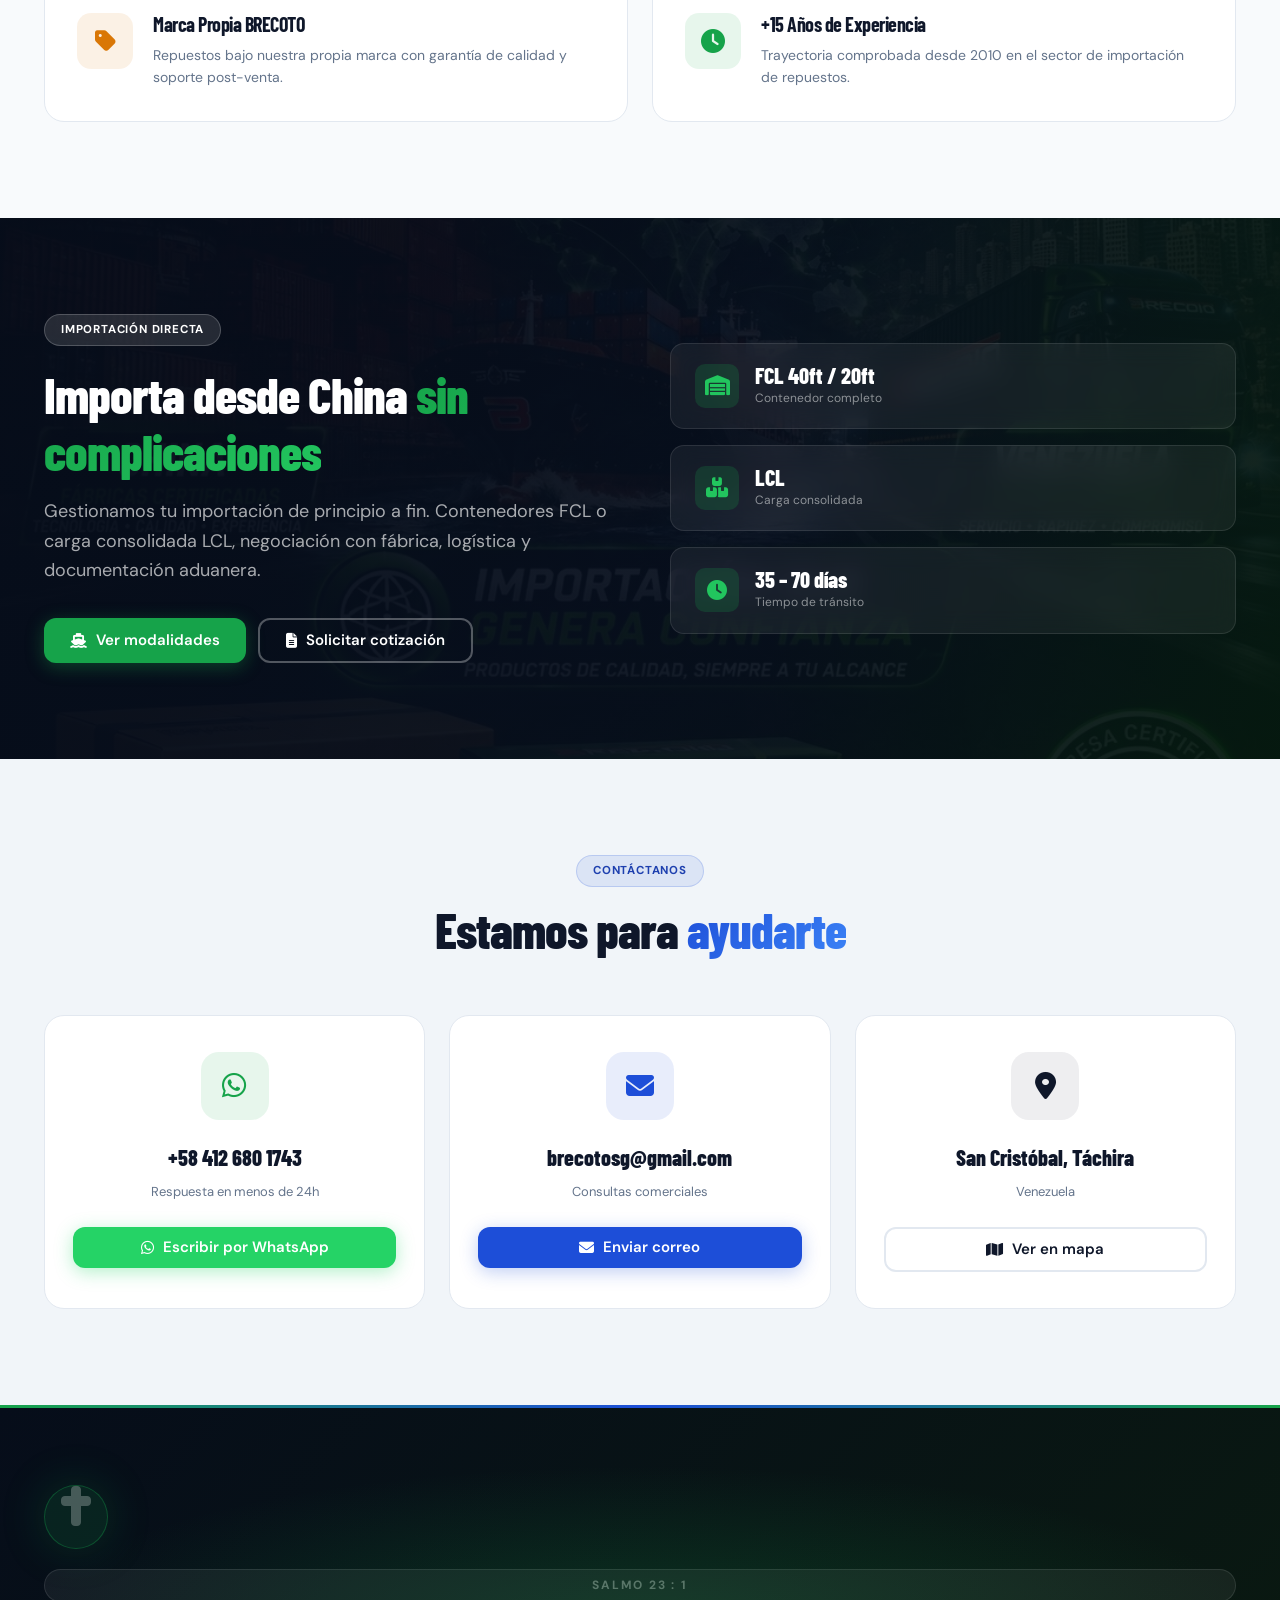
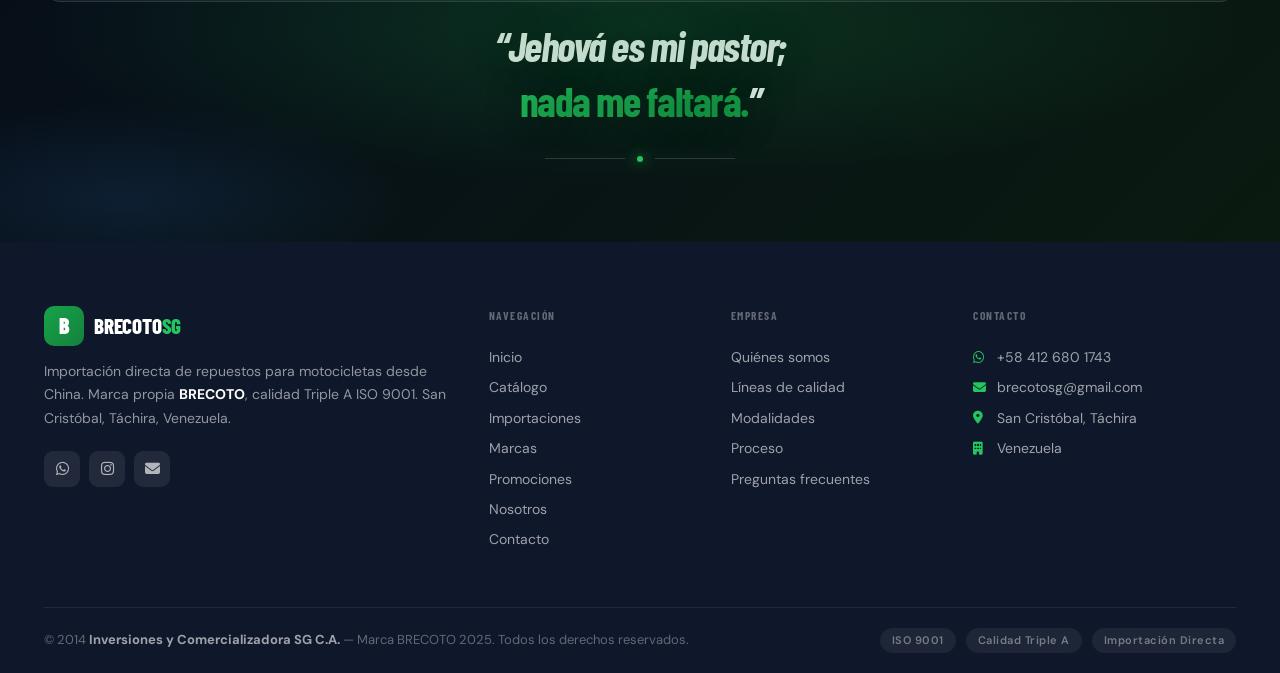
==== commit 05f16c9d: "Reestructuración completa del sitio web multi-página - Nueva arquitectura multi-página: index, catál" ====
--- a/index.html
+++ b/index.html
@@ -1,3119 +1,1231 @@
 <!DOCTYPE html>
 <html lang="es">
 <head>
-<meta charset="UTF-8">
-<meta name="viewport" content="width=device-width,initial-scale=1.0">
-<title>BRECOTO · Inversiones y Comercializadora SG C.A — Repuestos para Motocicletas</title>
-<meta name="description" content="Importación directa de repuestos para motocicletas desde China. Marca propia BRECOTO. Calidad Triple A ISO 9001. San Cristóbal, Táchira, Venezuela.">
-<meta name="keywords" content="repuestos motocicletas Venezuela, importación directa China, BRECOTO, Táchira, motos, repuestos ISO 9001">
-<meta name="author" content="Inversiones y Comercializadora SG C.A.">
-<meta name="robots" content="index, follow">
-<!-- Open Graph / WhatsApp / Facebook -->
-<meta property="og:type" content="website">
-<meta property="og:url" content="https://brecotosg.com/">
-<meta property="og:title" content="BRECOTO — Repuestos para Motocicletas · Importación Directa China">
-<meta property="og:description" content="Importación directa de repuestos para motocicletas desde China. Marca propia BRECOTO, calidad Triple A ISO 9001. San Cristóbal, Táchira, Venezuela.">
-<meta property="og:image" content="https://brecotosg.com/images/banner.jpg">
-<meta property="og:image:width" content="1200">
-<meta property="og:image:height" content="630">
-<meta property="og:locale" content="es_VE">
-<meta property="og:site_name" content="BRECOTO SG">
-<!-- Twitter Card -->
-<meta name="twitter:card" content="summary_large_image">
-<meta name="twitter:title" content="BRECOTO — Repuestos para Motocicletas">
-<meta name="twitter:description" content="Importación directa desde China. Calidad Triple A ISO 9001. Venezuela.">
-<meta name="twitter:image" content="https://brecotosg.com/images/banner.jpg">
-<!-- Favicon SVG inline -->
-<link rel="icon" type="image/svg+xml" href="data:image/svg+xml,%3Csvg xmlns='http://www.w3.org/2000/svg' viewBox='0 0 40 40'%3E%3Crect width='40' height='40' rx='10' fill='%2316a34a'/%3E%3Ctext x='20' y='29' font-family='Arial Black,Arial' font-weight='900' font-size='26' text-anchor='middle' fill='%23dc2626'%3EB%3C/text%3E%3C/svg%3E">
-<link rel="apple-touch-icon" href="data:image/svg+xml,%3Csvg xmlns='http://www.w3.org/2000/svg' viewBox='0 0 40 40'%3E%3Crect width='40' height='40' rx='10' fill='%2316a34a'/%3E%3Ctext x='20' y='29' font-family='Arial Black,Arial' font-weight='900' font-size='26' text-anchor='middle' fill='%23dc2626'%3EB%3C/text%3E%3C/svg%3E">
-<!-- Structured Data -->
-<script type="application/ld+json">
-{
-  "@context": "https://schema.org",
-  "@type": "LocalBusiness",
-  "name": "Inversiones y Comercializadora SG C.A. — BRECOTO",
-  "alternateName": "BRECOTO SG",
-  "description": "Importación directa de repuestos para motocicletas desde China. Marca propia BRECOTO, calidad Triple A ISO 9001.",
-  "url": "https://brecotosg.com",
-  "telephone": "+584126801743",
-  "email": "brecotosg@gmail.com",
-  "address": {
-    "@type": "PostalAddress",
-    "addressLocality": "San Cristóbal",
-    "addressRegion": "Táchira",
-    "addressCountry": "VE"
-  },
-  "geo": {
-    "@type": "GeoCoordinates",
-    "latitude": "7.7669",
-    "longitude": "-72.2251"
-  },
-  "openingHours": "Mo-Fr 08:00-18:00",
-  "priceRange": "$$",
-  "image": "https://brecotosg.com/images/banner.jpg",
-  "sameAs": [],
-  "hasOfferCatalog": {
-    "@type": "OfferCatalog",
-    "name": "Catálogo BRECOTO 2026",
-    "itemListElement": [
-      {"@type": "Offer", "itemOffered": {"@type": "Product", "name": "Repuestos Eléctricos para Motocicletas"}},
-      {"@type": "Offer", "itemOffered": {"@type": "Product", "name": "Repuestos de Motor para Motocicletas"}},
-      {"@type": "Offer", "itemOffered": {"@type": "Product", "name": "Sistema de Frenos para Motocicletas"}},
-      {"@type": "Offer", "itemOffered": {"@type": "Product", "name": "Sistema de Transmisión para Motocicletas"}},
-      {"@type": "Offer", "itemOffered": {"@type": "Product", "name": "Carrocería y Accesorios para Motocicletas"}}
-    ]
-  }
-}
-</script>
-<link rel="preconnect" href="https://fonts.googleapis.com">
-<link rel="preconnect" href="https://fonts.gstatic.com" crossorigin>
-<link href="https://fonts.googleapis.com/css2?family=Barlow+Condensed:ital,wght@0,600;0,700;0,800;0,900;1,700&family=DM+Sans:ital,opsz,wght@0,9..40,400;0,9..40,500;0,9..40,600;0,9..40,700;1,9..40,400&display=swap" rel="stylesheet">
-<link rel="stylesheet" href="https://cdnjs.cloudflare.com/ajax/libs/font-awesome/6.5.0/css/all.min.css">
-<style>
-/* ═══════════════════════════════════════════════════
-   BRECOTO — DESIGN SYSTEM CLEAN v4
-   Fonts: Barlow Condensed (display) + DM Sans (body)
-   ═══════════════════════════════════════════════════ */
-
-/* TOKENS */
-:root{
-  --green:#16a34a; --green-l:#22c55e; --green-d:#15803d;
-  --green-s:#dcfce7; --green-t:#f0fdf4;
-  --blue:#2563eb;   --blue-l:#3b82f6;  --blue-d:#1d4ed8;
-  --blue-s:#dbeafe; --blue-t:#eff6ff;  --blue-e:#0ea5e9;
-  --red:#dc2626;    --red-l:#ef4444;   --red-s:#fee2e2;
-  --coral:#f43f5e;
-  --gold:#f59e0b;   --gold-l:#fbbf24;  --gold-s:#fef3c7;
-  --purple:#8b5cf6; --purple-l:#a78bfa;--purple-s:#ede9fe;
-  --magenta:#ec4899;--magenta-s:#fce7f3;
-  --teal:#0d9488;   --teal-l:#14b8a6;  --teal-s:#ccfbf1;
-  --cyan:#06b6d4;   --cyan-s:#cffafe;
-  --lime:#84cc16;   --lime-s:#ecfccb;
-  --ink:#0f172a;    --ink2:#1e293b;    --ink3:#334155;
-  --gray:#64748b;   --gray-l:#94a3b8;
-  --bg:#f8fafc;     --bg2:#f1f5f9;
-  --white:#ffffff;  --border:#e2e8f0;
-  /* shadows — 3 capas sin colores nuevos */
-  --sh1:0 1px 2px rgba(15,23,42,.04),0 2px 4px rgba(15,23,42,.04);
-  --sh2:0 2px 4px rgba(15,23,42,.04),0 8px 16px rgba(15,23,42,.06),0 20px 32px rgba(15,23,42,.04);
-  --sh3:0 4px 8px rgba(15,23,42,.04),0 16px 32px rgba(15,23,42,.08),0 48px 64px rgba(15,23,42,.06);
-  --sh4:0 8px 16px rgba(15,23,42,.04),0 32px 56px rgba(15,23,42,.10),0 80px 96px rgba(15,23,42,.06);
-  --sh-g:0 0 0 1px rgba(22,163,74,.15),0 8px 24px rgba(22,163,74,.22),0 24px 48px rgba(22,163,74,.12);
-  --sh-b:0 0 0 1px rgba(37,99,235,.12),0 8px 24px rgba(37,99,235,.18),0 24px 48px rgba(37,99,235,.10);
-  --sh-gold:0 0 0 1px rgba(245,158,11,.15),0 8px 24px rgba(245,158,11,.22),0 24px 48px rgba(245,158,11,.10);
-  --sh-p:0 0 0 1px rgba(139,92,246,.12),0 8px 24px rgba(139,92,246,.18),0 24px 48px rgba(139,92,246,.10);
-  --tr:.28s cubic-bezier(.4,0,.2,1);
-  --tr-s:.6s cubic-bezier(.16,1,.3,1);
-}
-
-/* RESET */
-*,*::before,*::after{box-sizing:border-box;margin:0;padding:0;}
-html{scroll-behavior:smooth;}
-body{
-  font-family:'DM Sans',sans-serif;
-  background:var(--white);color:var(--ink);
-  overflow-x:hidden;line-height:1.65;
-  -webkit-font-smoothing:antialiased;
-  -moz-osx-font-smoothing:grayscale;
-}
-a{text-decoration:none;color:inherit;}
-img{max-width:100%;display:block;}
-ul{list-style:none;}
-button{cursor:pointer;border:none;outline:none;font-family:inherit;}
-
-/* SCROLLBAR */
-::-webkit-scrollbar{width:8px;}
-::-webkit-scrollbar-track{background:var(--bg);}
-::-webkit-scrollbar-thumb{background:linear-gradient(180deg,var(--green),var(--blue));border-radius:8px;}
-::selection{background:var(--green-s);color:var(--green-d);}
-
-/* TYPOGRAPHY */
-.h1{font-family:'Barlow Condensed',sans-serif;font-size:clamp(52px,9vw,108px);font-weight:900;line-height:.92;letter-spacing:-1px;text-transform:uppercase;}
-.h2{font-family:'Barlow Condensed',sans-serif;font-size:clamp(34px,5.5vw,68px);font-weight:800;line-height:.96;letter-spacing:0px;color:var(--ink);text-transform:uppercase;}
-.h3{font-family:'Barlow Condensed',sans-serif;font-size:clamp(20px,2.5vw,28px);font-weight:700;letter-spacing:.5px;color:var(--ink);text-transform:uppercase;}
-.lead{font-size:17.5px;color:var(--ink3);line-height:1.72;}
-.text{font-size:15px;color:var(--gray);line-height:1.72;}
-.text-center{text-align:center;}
-.gtxt-g{background:linear-gradient(135deg,var(--green),var(--blue));-webkit-background-clip:text;-webkit-text-fill-color:transparent;background-clip:text;}
-.gtxt-b{background:linear-gradient(135deg,var(--blue),var(--purple));-webkit-background-clip:text;-webkit-text-fill-color:transparent;background-clip:text;}
-.gtxt-r{background:linear-gradient(135deg,var(--red),var(--gold));-webkit-background-clip:text;-webkit-text-fill-color:transparent;background-clip:text;}
-.gtxt-vibrant{background:linear-gradient(135deg,var(--green-l),var(--cyan),var(--purple),var(--magenta));-webkit-background-clip:text;-webkit-text-fill-color:transparent;background-clip:text;}
-.gtxt-cool{background:linear-gradient(135deg,var(--cyan),var(--blue),var(--purple));-webkit-background-clip:text;-webkit-text-fill-color:transparent;background-clip:text;}
-.accent{background:linear-gradient(135deg,var(--gold-l),var(--green-l));-webkit-background-clip:text;-webkit-text-fill-color:transparent;background-clip:text;}
-
-/* LAYOUT */
-.wrap{max-width:1240px;margin:0 auto;padding:0 24px;}
-.sec{padding:96px 0;}
-
-/* CHIP */
-.chip{
-  font-family:'DM Sans',sans-serif;
-  display:inline-flex;align-items:center;gap:6px;
-  padding:6px 16px;border-radius:999px;
-  font-size:11px;font-weight:700;letter-spacing:1.8px;text-transform:uppercase;
-  margin-bottom:20px;
-}
-.chip-g{background:rgba(22,163,74,.1);color:var(--green-d);border:1px solid rgba(22,163,74,.2);}
-.chip-b{background:rgba(37,99,235,.08);color:var(--blue-d);border:1px solid rgba(37,99,235,.18);}
-.chip-a{background:rgba(245,158,11,.1);color:#92400e;border:1px solid rgba(245,158,11,.2);}
-.chip-p{background:rgba(139,92,246,.08);color:var(--purple);border:1px solid rgba(139,92,246,.18);}
-.chip-r{background:var(--red-s);color:var(--red);}
-
-/* BUTTONS */
-.btn{
-  font-family:'DM Sans',sans-serif;
-  display:inline-flex;align-items:center;justify-content:center;gap:10px;
-  padding:14px 28px;border-radius:12px;
-  font-weight:700;font-size:14px;letter-spacing:.2px;
-  transition:var(--tr);position:relative;overflow:hidden;white-space:nowrap;
-}
-.btn::after{content:'';position:absolute;inset:0;background:linear-gradient(180deg,rgba(255,255,255,.12) 0%,transparent 60%);pointer-events:none;}
-.btn-g{background:linear-gradient(160deg,var(--green-l),var(--green),var(--green-d));color:#fff;box-shadow:var(--sh-g);}
-.btn-g:hover{transform:translateY(-2px);box-shadow:0 0 0 1px rgba(22,163,74,.2),0 16px 40px rgba(22,163,74,.35);}
-.btn-b{background:linear-gradient(160deg,var(--blue-l),var(--blue),var(--blue-d));color:#fff;box-shadow:var(--sh-b);}
-.btn-b:hover{transform:translateY(-2px);box-shadow:0 0 0 1px rgba(37,99,235,.2),0 16px 40px rgba(37,99,235,.32);}
-.btn-wa{background:linear-gradient(160deg,#25D366,#128c3b);color:#fff;box-shadow:0 0 0 1px rgba(37,211,102,.2),0 8px 24px rgba(37,211,102,.3);}
-.btn-wa:hover{transform:translateY(-2px);box-shadow:0 0 0 1px rgba(37,211,102,.3),0 16px 40px rgba(37,211,102,.45);}
-.btn-out{background:var(--white);color:var(--ink);border:1.5px solid var(--border);box-shadow:var(--sh1);}
-.btn-out:hover{border-color:var(--green);color:var(--green);transform:translateY(-2px);box-shadow:var(--sh2);}
-.btn-wa-alt{width:100%;padding:13px;font-size:13.5px;font-weight:700;background:#fff;color:#128c3b;border:1.5px solid #25D366;border-radius:12px;margin-top:10px;display:flex;align-items:center;justify-content:center;gap:9px;transition:var(--tr);}
-.btn-wa-alt:hover{background:#25D366;color:#fff;transform:translateY(-2px);}
-.btn-email{width:100%;padding:13px;font-size:13.5px;font-weight:700;background:#fff;color:#1d4ed8;border:1.5px solid #3b82f6;border-radius:12px;margin-top:10px;display:flex;align-items:center;justify-content:center;gap:9px;transition:var(--tr);cursor:pointer;font-family:'DM Sans',sans-serif;}
-.btn-email:hover{background:#3b82f6;color:#fff;transform:translateY(-2px);}
-.form-or{display:flex;align-items:center;gap:10px;margin-top:14px;color:#94a3b8;font-size:12px;font-weight:600;letter-spacing:.5px;}
-.form-or::before,.form-or::after{content:'';flex:1;height:1px;background:#e2e8f0;}
-/* ── Email modal ── */
-.eml-ov{position:fixed;inset:0;background:rgba(15,23,42,.55);backdrop-filter:blur(4px);z-index:9999;display:flex;align-items:center;justify-content:center;padding:16px;opacity:0;pointer-events:none;transition:opacity .25s;}
-.eml-ov.open{opacity:1;pointer-events:all;}
-.eml-box{background:#fff;border-radius:20px;padding:32px 28px 24px;max-width:460px;width:100%;box-shadow:0 24px 60px rgba(0,0,0,.18);transform:translateY(16px);transition:transform .3s;}
-.eml-ov.open .eml-box{transform:translateY(0);}
-.eml-ico{width:52px;height:52px;background:#dbeafe;border-radius:14px;display:flex;align-items:center;justify-content:center;font-size:22px;color:#1d4ed8;margin:0 auto 14px;}
-.eml-title{font-family:'Barlow Condensed',sans-serif;font-size:22px;font-weight:800;text-align:center;color:var(--ink);margin-bottom:4px;}
-.eml-sub{font-size:13px;color:#64748b;text-align:center;margin-bottom:20px;}
-.eml-addr{background:#f1f5f9;border-radius:10px;padding:10px 14px;display:flex;align-items:center;justify-content:space-between;gap:10px;margin-bottom:18px;}
-.eml-addr span{font-size:14px;font-weight:700;color:#1d4ed8;}
-.eml-copy{background:none;border:none;cursor:pointer;color:#64748b;font-size:15px;padding:4px;transition:color .2s;}
-.eml-copy:hover{color:#1d4ed8;}
-.eml-btns{display:flex;flex-direction:column;gap:10px;}
-.eml-btn-gmail{width:100%;padding:14px;font-size:14px;font-weight:700;background:linear-gradient(135deg,#1d4ed8,#3b82f6);color:#fff;border:none;border-radius:12px;cursor:pointer;display:flex;align-items:center;justify-content:center;gap:9px;transition:var(--tr);font-family:'DM Sans',sans-serif;}
-.eml-btn-gmail:hover{transform:translateY(-2px);box-shadow:0 8px 24px rgba(59,130,246,.4);}
-.eml-btn-mailto{width:100%;padding:12px;font-size:13px;font-weight:600;background:#fff;color:#475569;border:1.5px solid #cbd5e1;border-radius:12px;cursor:pointer;display:flex;align-items:center;justify-content:center;gap:8px;transition:var(--tr);font-family:'DM Sans',sans-serif;}
-.eml-btn-mailto:hover{border-color:#94a3b8;color:#1e293b;}
-.eml-close{display:block;text-align:center;margin-top:14px;font-size:12px;color:#94a3b8;cursor:pointer;font-weight:600;}
-.eml-close:hover{color:#475569;}
-
-
-/* CARD BASE */
-.card{background:var(--white);border:1px solid var(--border);border-radius:18px;padding:28px;transition:var(--tr);box-shadow:var(--sh1);}
-.card:hover{transform:translateY(-4px);box-shadow:var(--sh3);}
-
-/* SECTION HEAD */
-.sec-head{
-  text-align:center;max-width:680px;margin:0 auto 64px;
-  display:flex;flex-direction:column;align-items:center;
-}
-.sec-head .h2{margin-bottom:14px;}
-.sec-head .sub{font-size:17px;color:var(--gray);line-height:1.72;max-width:580px;}
-
-/* ══ NAVBAR ══ */
-#nav{
-  position:fixed;top:38px;left:0;right:0;z-index:1000;
-  background:rgba(255,255,255,.88);
-  backdrop-filter:blur(20px) saturate(180%);
-  -webkit-backdrop-filter:blur(20px) saturate(180%);
-  border-bottom:1px solid transparent;
-  transition:var(--tr);
-}
-#nav.scrolled{
-  background:rgba(255,255,255,.96);
-  border-bottom-color:var(--border);
-  box-shadow:0 1px 0 rgba(15,23,42,.04),0 4px 20px rgba(15,23,42,.06);
-}
-.nav-row{
-  display:flex;align-items:center;justify-content:space-between;
-  padding:14px 0;gap:16px;
-}
-.brand{display:flex;align-items:center;gap:12px;}
-.brand-mark{
-  width:40px;height:40px;border-radius:12px;flex-shrink:0;
-  background:linear-gradient(135deg,var(--green),var(--green-l));
-  display:flex;align-items:center;justify-content:center;
-  box-shadow:var(--sh-g);position:relative;
-}
-.brand-mark::before{content:'B';font-family:'Barlow Condensed',sans-serif;font-size:22px;font-weight:900;color:var(--red);}
-.brand-txt .nm{font-family:'Barlow Condensed',sans-serif;font-size:18px;font-weight:800;letter-spacing:-.5px;color:var(--ink);line-height:1.1;}
-.brand-txt .nm span{color:var(--green);}
-.brand-txt .sb{font-size:9px;letter-spacing:2.5px;color:var(--gray);text-transform:uppercase;}
-.nav-lks{display:flex;align-items:center;gap:2px;}
-.nav-lks a{
-  padding:8px 13px;border-radius:8px;font-size:13px;font-weight:600;
-  color:var(--ink3);transition:var(--tr);white-space:nowrap;
-}
-.nav-lks a:hover{color:var(--green);background:var(--green-t);}
-.nav-lks a.act{color:var(--green);background:var(--green-t);}
-.nav-cta{flex-shrink:0;}
-.nav-cta .btn{padding:10px 20px;font-size:13px;border-radius:10px;}
-.burger{display:none;flex-direction:column;gap:5px;padding:8px;cursor:pointer;}
-.burger span{width:22px;height:2.5px;background:var(--ink);border-radius:2px;transition:var(--tr);}
-#mob{
-  display:none;position:fixed;top:106px;left:0;right:0;
-  background:#fff;border-bottom:1px solid var(--border);
-  box-shadow:0 8px 30px rgba(15,23,42,.1);
-  padding:12px 24px 20px;z-index:998;
-}
-#mob.open{display:block;}
-#mob a{display:block;padding:12px 0;font-size:15px;color:var(--ink2);border-bottom:1px solid var(--border);font-weight:600;}
-#mob a:last-child{border-bottom:none;}
-
-/* ══ HERO ══ */
-#hero{
-  position:relative;min-height:100vh;
-  display:flex;align-items:center;overflow:hidden;
-  background:#020914;
-}
-.hero-img-bg{
-  position:absolute;inset:0;width:100%;height:100%;
-  object-fit:cover;object-position:center;
-  z-index:0;display:block;
-}
-.hero-overlay{
-  position:absolute;inset:0;z-index:1;
-  background:linear-gradient(
-    105deg,
-    rgba(2,9,20,.90) 0%,
-    rgba(2,9,20,.82) 38%,
-    rgba(6,16,32,.62) 65%,
-    rgba(11,3,31,.72) 100%
-  );
-}
-.hero-bg-1{
-  position:absolute;top:-200px;right:-150px;width:700px;height:700px;
-  background:radial-gradient(circle,rgba(16,185,129,.8),rgba(6,182,212,.5) 40%,transparent 70%);
-  border-radius:50%;pointer-events:none;filter:blur(32px);z-index:2;
-  animation:blob1 18s ease-in-out infinite;
-}
-.hero-bg-2{
-  position:absolute;bottom:-200px;left:-150px;width:650px;height:650px;
-  background:radial-gradient(circle,rgba(139,92,246,.7),rgba(236,72,153,.4) 45%,transparent 70%);
-  border-radius:50%;pointer-events:none;filter:blur(32px);z-index:2;
-  animation:blob2 22s ease-in-out infinite;
-}
-.hero-bg-3{
-  position:absolute;top:20%;left:40%;width:420px;height:420px;
-  background:radial-gradient(circle,rgba(250,204,21,.62),rgba(244,63,94,.38) 50%,transparent 75%);
-  border-radius:50%;pointer-events:none;filter:blur(40px);z-index:2;
-  animation:blob3 26s ease-in-out infinite;
-}
-@keyframes blob1{0%,100%{transform:translate(0,0) scale(1);}33%{transform:translate(-40px,35px) scale(1.08);}66%{transform:translate(25px,-25px) scale(.94);}}
-@keyframes blob2{0%,100%{transform:translate(0,0) scale(1);}33%{transform:translate(50px,-35px) scale(1.05);}66%{transform:translate(-35px,45px) scale(1.1);}}
-@keyframes blob3{0%,100%{transform:translate(0,0) scale(1);}50%{transform:translate(-70px,55px) scale(1.12);}}
-.hero-dots{
-  position:absolute;inset:0;pointer-events:none;z-index:3;
-  background-image:radial-gradient(rgba(255,255,255,.1) 1px,transparent 1px);
-  background-size:28px 28px;
-  mask-image:radial-gradient(ellipse 75% 65% at 50% 50%,black 20%,transparent 85%);
-}
-.hero-row{
-  position:relative;z-index:4;
-  display:grid;grid-template-columns:1.15fr 1fr;
-  gap:56px;align-items:center;padding:110px 0 72px;
-}
-.hero-pill{
-  display:inline-flex;align-items:center;gap:8px;
-  padding:8px 20px;background:rgba(255,255,255,.08);
-  border:1.5px solid rgba(34,197,94,.35);border-radius:999px;
-  font-family:'DM Sans',sans-serif;font-size:12px;
-  font-weight:700;color:var(--green-l);letter-spacing:1.5px;text-transform:uppercase;
-  box-shadow:0 2px 16px rgba(34,197,94,.2);backdrop-filter:blur(12px);
-  margin-bottom:28px;
-}
-.hero-pill i{font-size:9px;animation:pulse 2s infinite;}
-@keyframes pulse{0%,100%{opacity:1;}50%{opacity:.35;}}
-.hero-h1 .l1{color:#fff;}
-.hero-h1 .l2{
-  background:linear-gradient(135deg,var(--green),var(--blue-e),var(--blue));
-  -webkit-background-clip:text;-webkit-text-fill-color:transparent;background-clip:text;
-}
-.hero-h1 .l3{
-  display:block;font-family:'DM Sans',sans-serif;
-  font-size:.38em;font-weight:500;color:var(--gray);
-  margin-top:10px;letter-spacing:.5px;
-}
-.hero-sub{font-size:17px;color:rgba(255,255,255,.78);line-height:1.75;margin:24px 0 0;max-width:520px;}
-.hero-btns{
-  display:flex;flex-wrap:wrap;align-items:center;gap:12px;
-  margin:32px 0 40px;
-}
-.hero-stats{
-  display:grid;grid-template-columns:repeat(4,1fr);
-  gap:20px;padding-top:36px;
-  border-top:1px solid rgba(255,255,255,.1);
-}
-.hs-n{
-  font-family:'Barlow Condensed',sans-serif;font-size:34px;font-weight:800;
-  line-height:1;letter-spacing:-1.5px;
-  background:linear-gradient(135deg,var(--green),var(--blue));
-  -webkit-background-clip:text;-webkit-text-fill-color:transparent;background-clip:text;
-}
-.hs-l{font-size:11.5px;font-weight:600;color:rgba(255,255,255,.82);margin-top:6px;letter-spacing:.3px;}
-/* hero card */
-.hero-card{position:relative;}
-.hero-card-main{
-  background:rgba(255,255,255,.08);
-  backdrop-filter:saturate(200%) blur(28px);
-  -webkit-backdrop-filter:saturate(200%) blur(28px);
-  border-radius:28px;padding:28px;
-  border:1px solid rgba(255,255,255,.15);
-  box-shadow:0 8px 40px rgba(0,0,0,.5),0 0 0 1px rgba(255,255,255,.07);
-  animation:float 6s ease-in-out infinite;
-}
-@keyframes float{0%,100%{transform:translateY(0);}50%{transform:translateY(-14px);}}
-.hcm-top{display:flex;align-items:center;justify-content:space-between;margin-bottom:20px;padding-bottom:16px;border-bottom:1px solid rgba(255,255,255,.1);}
-.hcm-logo{display:flex;align-items:center;gap:10px;}
-.hcm-logo .lb{width:38px;height:38px;border-radius:10px;background:linear-gradient(135deg,var(--green),var(--green-l));display:flex;align-items:center;justify-content:center;color:var(--red);font-family:'Barlow Condensed',sans-serif;font-weight:900;font-size:20px;}
-.hcm-logo .lt{font-family:'Barlow Condensed',sans-serif;font-weight:800;color:#fff;letter-spacing:.5px;font-size:15px;}
-.live{display:inline-flex;align-items:center;gap:5px;padding:4px 10px;background:var(--green-s);color:var(--green);border-radius:20px;font-size:10px;font-weight:700;letter-spacing:.5px;}
-.live i{font-size:6px;animation:pulse 1.5s infinite;}
-.hcm-grid{display:grid;grid-template-columns:1fr 1fr;gap:12px;margin-bottom:18px;}
-.hcm-stat{padding:16px;border-radius:14px;}
-.hcm-stat.g{background:linear-gradient(135deg,var(--green-t),var(--green-s));}
-.hcm-stat.b{background:linear-gradient(135deg,var(--blue-t),var(--blue-s));}
-.hcm-stat.r{background:linear-gradient(135deg,#fff7ed,#fed7aa);}
-.hcm-stat.p{background:linear-gradient(135deg,#faf5ff,var(--purple-s));}
-.hcm-stat .n{font-family:'Barlow Condensed',sans-serif;font-size:26px;font-weight:800;line-height:1;letter-spacing:-1px;}
-.hcm-stat.g .n{color:var(--green);}
-.hcm-stat.b .n{color:var(--blue);}
-.hcm-stat.r .n{color:#ea580c;}
-.hcm-stat.p .n{color:var(--purple);}
-.hcm-stat .l{font-size:11px;color:var(--ink2);margin-top:4px;font-weight:600;}
-.hcm-row{display:flex;justify-content:space-between;padding-top:16px;border-top:1px solid rgba(255,255,255,.1);}
-.hcm-row>div{text-align:center;}
-.hcm-row .e{font-size:18px;display:inline-block;background:rgba(255,255,255,.12);border-radius:8px;padding:4px 6px;line-height:1;}
-.hcm-row .ll{font-size:11px;color:rgba(255,255,255,.8);margin-top:3px;font-weight:700;}
-.float-badge{
-  position:absolute;background:rgba(255,255,255,.1);
-  padding:10px 18px;border-radius:14px;
-  box-shadow:none;font-size:11px;font-weight:700;
-  letter-spacing:.8px;text-transform:uppercase;
-  border:1px solid rgba(255,255,255,.18);backdrop-filter:blur(16px);
-  display:flex;align-items:center;gap:7px;
-  z-index:20;
-}
-.fb-top{top:-16px;left:-20px;color:var(--green);animation:flt2 4.5s ease-in-out infinite;}
-.fb-bot{bottom:-16px;right:-20px;color:var(--blue);animation:flt2 4.5s ease-in-out infinite 2s;}
-@keyframes flt2{0%,100%{transform:rotate(-2deg);}50%{transform:translateY(-8px) rotate(2deg);}}
-
-/* ══ TICKER ══ */
-.ticker{
-  background:linear-gradient(90deg,var(--green-d),var(--green),var(--blue-e),var(--blue));
-  overflow:hidden;padding:18px 0;
-}
-.tk-tr{display:flex;gap:48px;animation:ticker 30s linear infinite;white-space:nowrap;}
-@keyframes ticker{from{transform:translateX(0);}to{transform:translateX(-50%);}}
-.tk-it{
-  display:inline-flex;align-items:center;gap:10px;
-  color:#fff;font-family:'DM Sans',sans-serif;
-  font-size:12.5px;font-weight:700;letter-spacing:2px;text-transform:uppercase;flex-shrink:0;
-}
-.tk-it i{font-size:13px;opacity:.7;}
-
-/* ══ IMAGE SECTIONS ══ */
-.img-sec{padding:72px 0;}
-.img-sec-light{background:var(--bg);}
-.img-sec-dark{
-  background:radial-gradient(ellipse at 20% 30%,rgba(13,40,24,.9) 0%,transparent 50%),
-             radial-gradient(ellipse at 80% 70%,rgba(26,46,74,.9) 0%,transparent 50%),
-             linear-gradient(135deg,#051a0a 0%,#0a1429 100%);
-  position:relative;overflow:hidden;
-}
-.img-sec-dark::before{
-  content:'';position:absolute;inset:0;
-  background-image:radial-gradient(rgba(255,255,255,.035) 1px,transparent 1px);
-  background-size:32px 32px;pointer-events:none;
-}
-.img-sec-dark .wrap{position:relative;z-index:2;}
-.img-card{
-  max-width:960px;margin:0 auto;
-  background:var(--white);border-radius:28px;padding:16px;
-  box-shadow:var(--sh4);border:1px solid rgba(15,23,42,.04);
-}
-.img-card img{width:100%;height:auto;display:block;border-radius:20px;}
-.imp-row{display:grid;grid-template-columns:1fr 1.1fr;gap:48px;align-items:center;max-width:1180px;margin:0 auto;}
-.imp-img-wrap{
-  border-radius:28px;padding:14px;
-  background:rgba(255,255,255,.05);
-  border:1px solid rgba(255,255,255,.1);
-  box-shadow:var(--sh4);
-}
-.imp-img-wrap img{width:100%;height:auto;display:block;border-radius:20px;}
-.imp-text{color:#fff;}
-.imp-text .chip{background:rgba(22,163,74,.22);color:#86efac;border-color:rgba(34,197,94,.4);}
-.imp-text h2{color:#fff;margin-bottom:18px;}
-.imp-text h2 .accent{background:linear-gradient(135deg,var(--gold-l),var(--green-l));-webkit-background-clip:text;-webkit-text-fill-color:transparent;background-clip:text;}
-.imp-text p{font-size:16px;line-height:1.75;color:rgba(255,255,255,.85);margin-bottom:16px;}
-.imp-text p strong{color:#fff;}
-.imp-flags{
-  display:flex;align-items:center;gap:18px;
-  margin-top:28px;padding:20px 24px;
-  background:rgba(255,255,255,.08);backdrop-filter:blur(10px);
-  border:1px solid rgba(255,255,255,.12);border-radius:16px;
-}
-.imp-flag{font-size:28px;background:rgba(255,255,255,.14);border-radius:12px;padding:7px 10px;border:1px solid rgba(255,255,255,.2);line-height:1;display:inline-block;}
-.imp-flag-txt{flex:1;font-size:13.5px;color:#fff;font-weight:600;line-height:1.5;}
-.imp-arrow{color:var(--gold-l);font-size:22px;}
-.banner-wrap{
-  max-width:1200px;margin:0 auto;
-  border-radius:28px;overflow:hidden;
-  box-shadow:var(--sh4);border:1px solid rgba(15,23,42,.04);
-}
-.banner-wrap img{width:100%;height:auto;display:block;}
-
-/* ══ SOBRE NOSOTROS ══ */
-#about{background:radial-gradient(ellipse at 90% 10%,rgba(22,163,74,.05) 0%,transparent 55%),radial-gradient(ellipse at 10% 90%,rgba(37,99,235,.04) 0%,transparent 55%),linear-gradient(180deg,#f5faf8 0%,#ffffff 100%);}
-.about-row{display:grid;grid-template-columns:1.2fr 1fr;gap:56px;align-items:start;}
-.about-img-card{
-  border-radius:24px;padding:36px;
-  background:linear-gradient(145deg,var(--green-t),var(--blue-t));
-  border:1px solid rgba(22,163,74,.12);box-shadow:var(--sh2);
-}
-.brecoto-logo{display:flex;align-items:center;justify-content:center;padding:24px;background:#fff;border-radius:18px;box-shadow:var(--sh2);margin-bottom:22px;}
-.bl-inner{display:inline-flex;align-items:center;background:linear-gradient(135deg,var(--green-d),var(--green-l));border-radius:14px;padding:14px 24px;border:3px solid #000;box-shadow:0 6px 20px rgba(0,0,0,.15);}
-.bl-b{font-family:'Barlow Condensed',sans-serif;font-size:52px;font-weight:900;color:var(--red);text-shadow:2px 2px 0 #000;line-height:1;}
-.bl-r{font-family:'Barlow Condensed',sans-serif;font-size:48px;font-weight:800;color:#fff;text-shadow:2px 2px 0 #000;letter-spacing:3px;line-height:1;}
-.about-facts{display:grid;grid-template-columns:repeat(3,1fr);gap:12px;}
-.fact{background:#fff;border-radius:14px;padding:18px 12px;text-align:center;border:1px solid var(--border);box-shadow:var(--sh1);}
-.fact .n{font-family:'Barlow Condensed',sans-serif;font-size:28px;font-weight:800;letter-spacing:-1px;}
-.fact .l{font-size:11px;color:var(--gray);font-weight:600;margin-top:4px;}
-.fact:nth-child(1) .n{color:var(--green);}
-.fact:nth-child(2) .n{color:var(--blue);}
-.fact:nth-child(3) .n{color:var(--gold);}
-.about-data{margin-top:20px;background:#fff;border-radius:14px;padding:18px;border:1px solid var(--border);}
-.adt{font-size:11px;font-weight:700;letter-spacing:1px;text-transform:uppercase;color:var(--green);margin-bottom:8px;}
-.adv{font-size:13.5px;color:var(--ink2);line-height:1.6;}
-.adv strong{color:var(--ink);}
-
-/* ══ STATS STRIP ══ */
-.stats-strip{
-  padding:96px 0;position:relative;overflow:hidden;
-  background:radial-gradient(ellipse at top,#0f1f3a 0%,#0a0f1e 50%,#020410 100%);
-}
-.stats-strip::before{
-  content:'';position:absolute;inset:0;pointer-events:none;
-  background:radial-gradient(at 20% 20%,rgba(34,197,94,.28) 0,transparent 50%),
-             radial-gradient(at 80% 0%,rgba(14,165,233,.22) 0,transparent 50%),
-             radial-gradient(at 0% 80%,rgba(251,191,36,.18) 0,transparent 50%),
-             radial-gradient(at 80% 80%,rgba(139,92,246,.22) 0,transparent 50%);
-}
-.stats-strip .wrap{position:relative;z-index:2;}
-.stats-grid{display:grid;grid-template-columns:repeat(4,1fr);gap:20px;}
-.stat-cell{
-  display:flex;flex-direction:column;
-  padding:36px 28px;border-radius:24px;
-  background:rgba(255,255,255,.07);
-  backdrop-filter:blur(24px) saturate(150%);
-  -webkit-backdrop-filter:blur(24px) saturate(150%);
-  border:1px solid rgba(255,255,255,.12);
-  transition:var(--tr-s);
-}
-.stat-cell:hover{transform:translateY(-8px);background:rgba(255,255,255,.11);border-color:rgba(255,255,255,.22);box-shadow:0 20px 40px rgba(0,0,0,.2);}
-.stat-icon{
-  width:56px;height:56px;border-radius:16px;
-  display:flex;align-items:center;justify-content:center;
-  font-size:22px;color:#fff;margin-bottom:20px;box-shadow:0 8px 24px rgba(0,0,0,.25);
-}
-.stat-cell:nth-child(1) .stat-icon{background:linear-gradient(135deg,var(--teal-l),var(--cyan));}
-.stat-cell:nth-child(2) .stat-icon{background:linear-gradient(135deg,var(--blue-e),var(--blue));}
-.stat-cell:nth-child(3) .stat-icon{background:linear-gradient(135deg,var(--gold-l),var(--gold));}
-.stat-cell:nth-child(4) .stat-icon{background:linear-gradient(135deg,var(--purple-l),var(--magenta));}
-.stat-num{
-  font-family:'Barlow Condensed',sans-serif;font-size:58px;font-weight:800;
-  line-height:1;letter-spacing:-3px;color:#fff;margin-bottom:10px;
-}
-.stat-num span{
-  background:linear-gradient(135deg,var(--green-l),var(--cyan),var(--purple-l),var(--magenta));
-  -webkit-background-clip:text;-webkit-text-fill-color:transparent;background-clip:text;
-}
-.stat-lbl strong{font-size:15px;font-weight:700;color:#fff;display:block;margin-bottom:2px;}
-.stat-lbl{font-size:13px;color:rgba(255,255,255,.88);font-weight:500;}
-
-/* ══ BENTO GRID ══ */
-#bento{padding:96px 0;background:linear-gradient(160deg,#020914 0%,#06101e 50%,#0a031c 100%);position:relative;overflow:hidden;}
-.bento-grid{
-  display:grid;
-  grid-template-columns:repeat(4,1fr);
-  grid-auto-rows:190px;
-  gap:20px;
-}
-.bento{
-  position:relative;border-radius:24px;padding:28px;
-  overflow:hidden;transition:var(--tr-s);
-  display:flex;flex-direction:column;justify-content:space-between;
-}
-.bento:hover{transform:translateY(-6px) scale(1.01);}
-.bento::after{content:'';position:absolute;top:-60px;right:-60px;width:200px;height:200px;border-radius:50%;background:rgba(255,255,255,.08);pointer-events:none;}
-.bento-1{
-  grid-column:span 2;grid-row:span 2;
-  background:linear-gradient(155deg,var(--green) 0%,var(--teal-l) 50%,var(--cyan) 100%);
-  color:#fff;box-shadow:var(--sh-g),0 32px 80px rgba(16,185,129,.18);
-}
-.bento-2{
-  grid-column:span 2;grid-row:span 1;
-  background:rgba(255,255,255,.06);border:1.5px solid rgba(255,255,255,.1);box-shadow:none;
-}
-.bento-3{
-  grid-column:span 1;grid-row:span 1;
-  background:linear-gradient(155deg,var(--gold),var(--gold-l));
-  color:#fff;box-shadow:var(--sh-gold);
-}
-.bento-4{
-  grid-column:span 1;grid-row:span 1;
-  background:linear-gradient(155deg,var(--ink),var(--ink2));
-  color:#fff;box-shadow:var(--sh3);
-}
-.bento-5{
-  grid-column:span 2;grid-row:span 1;
-  background:linear-gradient(155deg,var(--purple),var(--magenta));
-  color:#fff;box-shadow:var(--sh-p),0 32px 80px rgba(139,92,246,.18);
-}
-.bento-6{
-  grid-column:span 2;grid-row:span 1;
-  background:rgba(255,255,255,.06);border:1.5px solid rgba(255,255,255,.1);box-shadow:none;
-}
-.bento-icon{
-  display:inline-flex;align-items:center;justify-content:center;
-  width:50px;height:50px;border-radius:14px;
-  font-size:22px;color:#fff;margin-bottom:12px;
-  border:1px solid rgba(255,255,255,.2);
-  background:rgba(255,255,255,.18);backdrop-filter:blur(10px);
-  position:relative;z-index:1;
-}
-.bento-2 .bento-icon,.bento-6 .bento-icon{
-  background:linear-gradient(135deg,var(--green),var(--green-l));
-  border:none;box-shadow:var(--sh-g);color:#fff;
-}
-.bento h3{
-  font-family:'Barlow Condensed',sans-serif;font-size:20px;font-weight:800;
-  line-height:1.2;letter-spacing:-.4px;margin-bottom:8px;
-  position:relative;z-index:1;
-}
-.bento-1 h3{font-size:36px;letter-spacing:-1.5px;line-height:1.0;}
-.bento-5 h3{font-size:26px;letter-spacing:-1px;}
-.bento p{font-size:14px;line-height:1.62;position:relative;z-index:1;}
-.bento-1 p{font-size:15px;max-width:360px;}
-.bento-2 h3,.bento-6 h3{color:#fff;}
-.bento-2 p,.bento-6 p{color:rgba(255,255,255,.88);}
-.bento-tag{
-  display:inline-block;
-  font-family:'DM Sans',sans-serif;
-  font-size:10px;font-weight:700;letter-spacing:2px;text-transform:uppercase;
-  padding:4px 14px;border-radius:999px;margin-bottom:12px;
-  background:rgba(255,255,255,.2);color:#fff;
-  border:1px solid rgba(255,255,255,.25);
-  position:relative;z-index:1;
-}
-.bento-2 .bento-tag,.bento-6 .bento-tag{background:rgba(34,197,94,.15);color:var(--green-l);border-color:rgba(34,197,94,.25);}
-.bento-feat{display:flex;align-items:center;gap:14px;margin-top:auto;position:relative;z-index:1;}
-.bento-feat-num{font-family:'Barlow Condensed',sans-serif;font-size:54px;font-weight:800;letter-spacing:-2px;line-height:1;}
-.bento-3 .bento-feat-num,.bento-4 .bento-feat-num{color:#fff;}
-.bento-2 .bento-feat-num{color:var(--green);}
-.bento-6 .bento-feat-num{color:var(--blue);}
-
-/* ══ CALIDAD ══ */
-#calidad{background:var(--white);}
-.cal-grid{display:grid;grid-template-columns:1fr 1fr;gap:24px;margin-top:40px;}
-.cal-card{
-  background:var(--white);border-radius:22px;padding:44px 36px;
-  border:2px solid var(--border);box-shadow:var(--sh1);
-  transition:var(--tr-s);text-align:center;
-  display:flex;flex-direction:column;align-items:center;
-}
-.cal-card:hover{transform:translateY(-10px);box-shadow:var(--sh3);}
-.cal-premium{border-color:rgba(245,158,11,.25);}
-.cal-premium:hover{border-color:var(--gold);box-shadow:var(--sh-gold);}
-.cal-std:hover{border-color:var(--green);box-shadow:var(--sh-g);}
-.cal-icon{
-  width:72px;height:72px;border-radius:50%;
-  display:flex;align-items:center;justify-content:center;
-  font-size:28px;margin:0 auto 18px;
-}
-.cal-premium .cal-icon{background:var(--gold-s);color:var(--gold);}
-.cal-std .cal-icon{background:var(--green-s);color:var(--green);}
-.cal-badge{
-  font-family:'Barlow Condensed',sans-serif;
-  display:inline-block;padding:8px 24px;border-radius:999px;
-  font-size:14px;font-weight:800;letter-spacing:2px;margin-bottom:6px;
-}
-.cal-premium .cal-badge{background:var(--gold-s);color:#b45309;}
-.cal-std .cal-badge{background:var(--green-s);color:var(--green);}
-.cal-label{font-size:10px;font-weight:700;letter-spacing:2px;text-transform:uppercase;color:var(--gray);margin-bottom:16px;}
-.cal-card p{color:var(--ink3);line-height:1.7;font-size:15px;margin-bottom:20px;}
-.cal-perfil{background:var(--bg);border-radius:12px;padding:16px;margin-bottom:16px;text-align:left;width:100%;}
-.cal-perfil-h{font-size:10.5px;font-weight:700;letter-spacing:1px;text-transform:uppercase;color:var(--gray);margin-bottom:8px;}
-.cal-perfil p{font-size:14px;margin-bottom:0;color:var(--ink3);}
-.cal-pos{font-size:13px;color:var(--gray);font-weight:600;}
-.cal-note{
-  background:linear-gradient(135deg,var(--green-s),var(--blue-s));
-  border-radius:14px;padding:20px 28px;
-  display:flex;align-items:center;gap:14px;
-  margin-top:32px;color:var(--ink2);font-size:15px;font-weight:500;
-}
-.cal-note i{color:var(--green);font-size:22px;flex-shrink:0;}
-
-/* ══ MODALIDADES ══ */
-#modalidades{background:linear-gradient(135deg,#030810 0%,#060f1e 100%);position:relative;overflow:hidden;}
-.mod-grid{display:grid;grid-template-columns:repeat(3,1fr);gap:22px;margin-top:40px;}
-.mod-card{
-  background:rgba(255,255,255,.05);border-radius:22px;padding:36px 28px;
-  border:2px solid rgba(255,255,255,.09);box-shadow:none;
-  transition:var(--tr-s);position:relative;overflow:hidden;
-}
-.mod-card::before{
-  content:'';position:absolute;top:0;left:0;right:0;height:4px;
-  opacity:0;transition:opacity .3s;
-}
-.mod-card:nth-child(1)::before{background:linear-gradient(90deg,var(--green),var(--green-l));}
-.mod-card:nth-child(2)::before{background:linear-gradient(90deg,var(--blue),var(--blue-l));}
-.mod-card:nth-child(3)::before{background:linear-gradient(90deg,var(--gold),var(--gold-l));}
-.mod-card:hover{transform:translateY(-10px);background:rgba(255,255,255,.09);}
-.mod-card:hover::before{opacity:1;}
-.mod-card:nth-child(1):hover{border-color:rgba(34,197,94,.4);}
-.mod-card:nth-child(2):hover{border-color:rgba(59,130,246,.4);}
-.mod-card:nth-child(3):hover{border-color:rgba(245,158,11,.4);}
-.mod-icon{
-  width:64px;height:64px;border-radius:16px;
-  display:flex;align-items:center;justify-content:center;
-  font-size:26px;color:#fff;margin-bottom:18px;
-  box-shadow:0 8px 24px rgba(0,0,0,.12);
-}
-.mod-cap{font-size:10px;font-weight:700;letter-spacing:2.5px;text-transform:uppercase;color:rgba(255,255,255,.72);margin-bottom:6px;}
-.mod-title{font-family:'Barlow Condensed',sans-serif;font-size:34px;font-weight:800;letter-spacing:-1.5px;color:#fff;margin-bottom:4px;}
-.mod-sub{font-size:12px;font-weight:700;letter-spacing:1.5px;text-transform:uppercase;color:rgba(255,255,255,.78);margin-bottom:16px;}
-.mod-card p{font-size:14px;color:rgba(255,255,255,.88);line-height:1.65;margin-bottom:16px;}
-.mod-list{display:flex;flex-direction:column;gap:8px;}
-.mod-list li{font-size:13.5px;color:rgba(255,255,255,.9);display:flex;align-items:center;gap:9px;font-weight:500;}
-.mod-list li i{color:var(--green);font-size:12px;flex-shrink:0;}
-
-/* ══ PROCESO ══ */
-#proceso{background:var(--white);}
-.proc-grid{display:grid;grid-template-columns:repeat(4,1fr);gap:20px;margin-top:40px;}
-.proc-step{
-  background:var(--white);border-radius:20px;padding:32px 20px 28px;
-  border:2px solid var(--border);box-shadow:var(--sh1);
-  position:relative;text-align:center;
-  transition:var(--tr-s);
-}
-.proc-step:hover{transform:translateY(-8px);border-color:var(--green);box-shadow:var(--sh-g);}
-.proc-num{
-  position:absolute;top:-15px;left:50%;transform:translateX(-50%);
-  background:linear-gradient(135deg,var(--green),var(--blue));
-  color:#fff;width:32px;height:32px;border-radius:50%;
-  display:flex;align-items:center;justify-content:center;
-  font-family:'Barlow Condensed',sans-serif;font-size:11px;font-weight:800;
-  box-shadow:0 4px 12px rgba(22,163,74,.35),0 0 0 3px #fff;
-}
-.proc-icon{
-  width:60px;height:60px;background:var(--green-s);border-radius:14px;
-  display:flex;align-items:center;justify-content:center;
-  font-size:24px;color:var(--green);margin:12px auto 14px;
-  transition:var(--tr);
-}
-.proc-step:hover .proc-icon{
-  background:linear-gradient(135deg,var(--green),var(--green-l));
-  color:#fff;transform:scale(1.08) rotate(-5deg);
-  box-shadow:var(--sh-g);
-}
-.proc-title{font-family:'Barlow Condensed',sans-serif;font-size:16px;font-weight:700;letter-spacing:-.3px;color:var(--ink);margin-bottom:8px;}
-.proc-step p{font-size:13px;color:var(--gray);line-height:1.6;}
-.proc-pagos{
-  background:linear-gradient(135deg,var(--white),var(--green-t));
-  border-radius:20px;padding:32px;margin-top:36px;
-  border:1.5px solid rgba(22,163,74,.15);
-  box-shadow:var(--sh-g);
-}
-.proc-pagos-h{font-family:'Barlow Condensed',sans-serif;font-weight:800;font-size:17px;color:var(--ink);margin-bottom:22px;display:flex;align-items:center;gap:10px;letter-spacing:-.3px;}
-.proc-pagos-h i{color:var(--green);}
-.proc-pagos-body{display:flex;align-items:center;justify-content:center;gap:24px;flex-wrap:wrap;}
-.proc-pago-item{background:#fff;border-radius:14px;padding:22px 32px;text-align:center;box-shadow:var(--sh2);}
-.proc-pago-pct{font-family:'Barlow Condensed',sans-serif;font-size:46px;font-weight:800;color:var(--green);line-height:1;letter-spacing:-2px;}
-.proc-pago-item div:last-child{font-size:13px;color:var(--ink3);margin-top:6px;max-width:200px;}
-.proc-pago-sep{font-size:28px;color:var(--green);font-weight:800;}
-
-/* ══ RUTAS ══ */
-#rutas{background:radial-gradient(ellipse at 20% 50%,rgba(37,99,235,.08) 0%,transparent 58%),radial-gradient(ellipse at 80% 50%,rgba(22,163,74,.06) 0%,transparent 58%),linear-gradient(180deg,#eff8ff 0%,#f0fdf8 100%);}
-.rut-grid{display:grid;grid-template-columns:1fr 1fr;gap:24px;margin-top:40px;}
-.rut-card{
-  background:var(--white);border-radius:22px;padding:40px 36px;
-  border-top:4px solid transparent;
-  box-shadow:var(--sh2);transition:var(--tr-s);
-}
-.rut-card:hover{transform:translateY(-8px);box-shadow:var(--sh3);}
-.rut-col{border-top-color:var(--green);}
-.rut-ven{border-top-color:var(--blue);}
-.rut-flag{
-  width:56px;height:56px;border-radius:14px;
-  display:flex;align-items:center;justify-content:center;
-  font-size:24px;margin-bottom:16px;
-}
-.rut-col .rut-flag{background:var(--green-s);color:var(--green);}
-.rut-ven .rut-flag{background:var(--blue-s);color:var(--blue);}
-.rut-pais{font-family:'DM Sans',sans-serif;font-size:10.5px;font-weight:700;letter-spacing:2.5px;text-transform:uppercase;color:var(--gray);margin-bottom:4px;}
-.rut-puerto{font-family:'Barlow Condensed',sans-serif;font-size:22px;font-weight:800;letter-spacing:-.8px;color:var(--ink);margin-bottom:8px;}
-.rut-tiempo{font-family:'Barlow Condensed',sans-serif;font-size:42px;font-weight:800;letter-spacing:-2px;line-height:1;}
-.rut-col .rut-tiempo{color:var(--green);}
-.rut-ven .rut-tiempo{color:var(--blue);}
-.rut-desc{font-size:12px;font-weight:700;color:var(--gray);margin-bottom:14px;text-transform:uppercase;letter-spacing:1px;}
-.rut-card>p{font-size:14px;color:var(--ink3);line-height:1.65;margin-bottom:22px;}
-.rut-desglose{background:var(--bg);border-radius:12px;padding:16px;}
-.rut-etapa{display:flex;justify-content:space-between;align-items:center;padding:7px 0;border-bottom:1px solid var(--border);font-size:13px;}
-.rut-etapa:last-child{border-bottom:none;}
-.rut-etapa span{color:var(--gray);}
-.rut-etapa strong{color:var(--ink2);font-weight:700;}
-.rut-total{margin-top:4px;}
-.rut-col .rut-total strong{color:var(--green);}
-.rut-ven .rut-total strong{color:var(--blue);}
-
-/* ══ FAQ ══ */
-#faq{background:linear-gradient(180deg,#020914 0%,#050d18 100%);padding:96px 0;position:relative;overflow:hidden;}
-.faq-list{max-width:840px;margin:0 auto;}
-.faq-item{
-  background:rgba(255,255,255,.05);border:1.5px solid rgba(255,255,255,.1);
-  border-radius:20px;margin-bottom:14px;overflow:hidden;
-  box-shadow:none;transition:var(--tr);
-}
-.faq-item:hover{border-color:rgba(34,197,94,.28);background:rgba(255,255,255,.07);}
-.faq-item.open{border-color:rgba(34,197,94,.4);box-shadow:0 0 0 1px rgba(34,197,94,.12),0 8px 32px rgba(34,197,94,.1);}
-.faq-q{
-  display:flex;align-items:center;justify-content:space-between;
-  gap:16px;padding:22px 26px;cursor:pointer;user-select:none;
-}
-.faq-q-txt{display:flex;align-items:center;gap:14px;flex:1;}
-.faq-q-ic{
-  flex-shrink:0;width:40px;height:40px;border-radius:12px;
-  background:var(--green-s);color:var(--green);
-  display:flex;align-items:center;justify-content:center;font-size:14px;
-  transition:var(--tr);
-}
-.faq-item.open .faq-q-ic{background:var(--green);color:#fff;box-shadow:var(--sh-g);}
-.faq-q-title{font-family:'Barlow Condensed',sans-serif;font-weight:700;font-size:16px;color:#fff;line-height:1.4;letter-spacing:-.3px;}
-.faq-toggle{
-  flex-shrink:0;width:30px;height:30px;border-radius:50%;
-  background:rgba(255,255,255,.12);color:rgba(255,255,255,.85);
-  display:flex;align-items:center;justify-content:center;font-size:12px;
-  transition:var(--tr);
-}
-.faq-item.open .faq-toggle{background:var(--green);color:#fff;transform:rotate(180deg);box-shadow:var(--sh-g);}
-.faq-a{max-height:0;overflow:hidden;transition:max-height .4s cubic-bezier(.16,1,.3,1);}
-.faq-item.open .faq-a{max-height:400px;}
-.faq-a-inner{padding:0 26px 24px 80px;font-size:15px;color:rgba(255,255,255,.88);line-height:1.75;}
-.faq-a-inner strong{color:#fff;}
-
-/* ══ CONTACTO ══ */
-#contact{background:radial-gradient(ellipse at 25% 30%,rgba(22,163,74,.22) 0%,transparent 50%),radial-gradient(ellipse at 80% 70%,rgba(37,99,235,.2) 0%,transparent 50%),linear-gradient(135deg,#020914 0%,#0a0520 100%);}
-.ct-row{display:grid;grid-template-columns:1fr 1.6fr;gap:48px;align-items:start;}
-.ct-item{
-  display:flex;align-items:flex-start;gap:16px;
-  padding:18px;background:rgba(255,255,255,.06);
-  border:1.5px solid rgba(255,255,255,.1);border-radius:16px;
-  margin-bottom:12px;box-shadow:none;transition:var(--tr);
-}
-.ct-item:hover{border-color:rgba(34,197,94,.35);transform:translateX(4px);background:rgba(255,255,255,.09);}
-.ct-ic{width:48px;height:48px;border-radius:12px;display:flex;align-items:center;justify-content:center;font-size:18px;color:#fff;flex-shrink:0;}
-.ct-ic-g{background:linear-gradient(135deg,var(--green),var(--green-l));}
-.ct-ic-b{background:linear-gradient(135deg,var(--blue),var(--blue-l));}
-.ct-ic-r{background:linear-gradient(135deg,var(--red),var(--red-l));}
-.ct-ic-a{background:linear-gradient(135deg,var(--gold),var(--gold-l));}
-.ct-ic-wa{background:linear-gradient(135deg,#128c3b,#25D366);}
-.ct-l{font-size:10px;font-weight:700;letter-spacing:1.8px;text-transform:uppercase;color:rgba(255,255,255,.68);margin-bottom:3px;}
-.ct-v{font-size:15px;font-weight:600;color:#fff;}
-.ct-v a{color:rgba(255,255,255,.9);transition:var(--tr);}
-.ct-v a:hover{color:var(--green-l);}
-.ct-sub{font-size:12px;color:rgba(255,255,255,.72);margin-top:2px;}
-.soc-row{display:flex;gap:10px;margin-top:22px;}
-.soc{width:44px;height:44px;border-radius:12px;display:flex;align-items:center;justify-content:center;font-size:18px;background:rgba(255,255,255,.08);border:1.5px solid rgba(255,255,255,.12);color:#fff;transition:var(--tr);}
-.soc:hover{transform:translateY(-4px);}
-.soc-wa{color:#25D366;}.soc-wa:hover{background:#25D366;color:#fff;border-color:#25D366;}
-.soc-ig{color:#E1306C;}.soc-ig:hover{background:#E1306C;color:#fff;border-color:#E1306C;}
-.soc-fb{color:#1877F2;}.soc-fb:hover{background:#1877F2;color:#fff;border-color:#1877F2;}
-.soc-li{color:#0A66C2;}.soc-li:hover{background:#0A66C2;color:#fff;border-color:#0A66C2;}
-.ct-form{
-  background:var(--white);border-radius:24px;
-  border:1px solid var(--border);box-shadow:var(--sh4);overflow:hidden;
-}
-.cf-header{
-  background:linear-gradient(160deg,#0f7535 0%,var(--green) 45%,var(--blue-e) 100%);
-  padding:28px 36px;display:flex;align-items:center;gap:18px;
-}
-.cf-header-icon{width:54px;height:54px;background:rgba(255,255,255,.2);border-radius:14px;display:flex;align-items:center;justify-content:center;font-size:26px;color:#fff;flex-shrink:0;}
-.cf-t{font-family:'Barlow Condensed',sans-serif;font-size:24px;font-weight:800;color:#fff;line-height:1.1;margin-bottom:4px;letter-spacing:-.5px;}
-.cf-s{font-size:13px;color:rgba(255,255,255,.88);line-height:1.4;}
-.cf-body{padding:30px 36px;}
-.f-row{display:grid;grid-template-columns:1fr 1fr;gap:14px;}
-.fg{margin-bottom:16px;position:relative;}
-.fg label{display:block;font-family:'DM Sans',sans-serif;font-size:11px;font-weight:700;letter-spacing:1.5px;text-transform:uppercase;color:var(--ink3);margin-bottom:7px;}
-.fg .fi-wrap{position:relative;}
-.fg .fi-wrap .fi-icon{position:absolute;left:14px;top:50%;transform:translateY(-50%);color:var(--gray);font-size:14px;pointer-events:none;z-index:1;}
-.fg .fi-wrap.fi-wrap-ta .fi-icon{top:14px;transform:none;}
-.fg .fi-wrap input,.fg .fi-wrap select,.fg .fi-wrap textarea{padding-left:40px;}
-.fg input,.fg select,.fg textarea{
-  width:100%;background:var(--bg);border:1.5px solid var(--border);
-  border-radius:12px;padding:13px 16px;
-  font-family:'DM Sans',sans-serif;font-size:14px;font-weight:500;
-  color:var(--ink);transition:var(--tr);
-}
-.fg input:focus,.fg select:focus,.fg textarea:focus{
-  outline:none;border-color:var(--green);
-  box-shadow:0 0 0 3px rgba(22,163,74,.12);background:var(--white);
-}
-.fg.fg-error input,.fg.fg-error select,.fg.fg-error textarea{
-  border-color:var(--red)!important;box-shadow:0 0 0 3px rgba(220,38,38,.1)!important;
-}
-.fg-err-msg{
-  font-size:11.5px;color:var(--red);font-weight:600;
-  margin-top:5px;display:none;align-items:center;gap:4px;
-}
-.fg-err-msg i{font-size:10px;}
-.fg.fg-error .fg-err-msg{display:flex;}
-.fg input::placeholder,.fg textarea::placeholder{color:var(--gray-l);}
-.fg textarea{resize:vertical;min-height:110px;}
-.fg select{cursor:pointer;appearance:none;background-image:url("data:image/svg+xml,%3Csvg xmlns='http://www.w3.org/2000/svg' width='12' height='8' viewBox='0 0 12 8'%3E%3Cpath d='M1 1l5 5 5-5' stroke='%2364748b' stroke-width='2' fill='none' stroke-linecap='round'/%3E%3C/svg%3E");background-repeat:no-repeat;background-position:right 14px center;padding-right:36px;}
-.fg-full{grid-column:1/-1;}
-.btn-send{width:100%;padding:17px;font-size:16px;font-weight:800;background:linear-gradient(135deg,#128c3b,#25D366);color:#fff;border-radius:12px;transition:var(--tr);display:flex;align-items:center;justify-content:center;gap:10px;box-shadow:0 8px 28px rgba(37,211,102,.35);letter-spacing:.3px;margin-top:6px;font-family:'Barlow Condensed',sans-serif;}
-.btn-send:hover{transform:translateY(-3px);box-shadow:0 16px 45px rgba(37,211,102,.5);}
-.btn-send i{font-size:20px;}
-/* ══ SUCCESS SCREEN ══ */
-#ok-msg{display:none;padding:0;}
-.ok-banner{
-  background:linear-gradient(135deg,#0f7535 0%,#16a34a 50%,#22c55e 100%);
-  padding:36px 32px 28px;text-align:center;position:relative;overflow:hidden;
-}
-.ok-banner::before{
-  content:'';position:absolute;inset:0;pointer-events:none;
-  background-image:radial-gradient(rgba(255,255,255,.08) 1px,transparent 1px);
-  background-size:22px 22px;
-}
-.ok-ico-wrap{position:relative;display:inline-block;margin-bottom:16px;}
-.ok-ico{
-  position:relative;z-index:2;
-  width:72px;height:72px;background:rgba(255,255,255,.22);
-  border:3px solid rgba(255,255,255,.5);
-  border-radius:50%;display:flex;align-items:center;justify-content:center;
-  font-size:30px;color:#fff;margin:0 auto;
-  box-shadow:0 0 0 8px rgba(255,255,255,.12);
-}
-.ok-pulse{
-  position:absolute;inset:-8px;border-radius:50%;z-index:1;
-  border:2px solid rgba(255,255,255,.35);
-  animation:okPulse 1.8s ease-out infinite;
-}
-@keyframes okPulse{0%{transform:scale(1);opacity:.8;}100%{transform:scale(1.5);opacity:0;}}
-.ok-title{font-family:'Barlow Condensed',sans-serif;font-size:26px;font-weight:800;color:#fff;letter-spacing:-.6px;margin-bottom:6px;position:relative;z-index:2;}
-.ok-sub{font-size:14px;color:rgba(255,255,255,.85);line-height:1.65;position:relative;z-index:2;}
-.ok-body{padding:24px 28px;}
-.ok-receipt{
-  background:var(--bg);border-radius:16px;border:1.5px solid var(--border);
-  overflow:hidden;margin-bottom:20px;
-}
-.ok-receipt-head{
-  background:var(--white);border-bottom:1.5px solid var(--border);
-  padding:12px 18px;display:flex;align-items:center;gap:8px;
-  font-size:11px;font-weight:700;letter-spacing:1.2px;text-transform:uppercase;color:var(--ink3);
-}
-.ok-receipt-head i{color:var(--green);font-size:13px;}
-.ok-row{
-  display:flex;align-items:flex-start;gap:12px;
-  padding:11px 18px;border-bottom:1px solid var(--border);
-  font-size:13.5px;
-}
-.ok-row:last-child{border-bottom:none;}
-.ok-row-ic{width:30px;height:30px;border-radius:8px;flex-shrink:0;display:flex;align-items:center;justify-content:center;font-size:13px;}
-.ok-row-lbl{font-size:10.5px;font-weight:700;letter-spacing:.8px;text-transform:uppercase;color:var(--gray);margin-bottom:2px;}
-.ok-row-val{color:var(--ink);font-weight:600;font-size:13.5px;line-height:1.45;}
-.ok-msg-preview{
-  background:var(--ink);border-radius:14px;padding:14px 16px;
-  font-size:13px;color:rgba(255,255,255,.82);line-height:1.6;
-  font-style:italic;position:relative;
-}
-.ok-msg-preview::before{
-  content:'❝';position:absolute;top:8px;left:12px;
-  font-size:22px;color:rgba(255,255,255,.35);font-style:normal;line-height:1;
-}
-.ok-steps{
-  display:flex;align-items:center;justify-content:center;
-  gap:0;margin-bottom:22px;
-}
-.ok-step{display:flex;flex-direction:column;align-items:center;gap:5px;flex:1;max-width:80px;}
-.ok-step-ic{
-  width:34px;height:34px;border-radius:50%;
-  display:flex;align-items:center;justify-content:center;font-size:13px;
-  border:2px solid var(--border);background:var(--white);color:var(--gray);
-}
-.ok-step-done .ok-step-ic{background:var(--green);border-color:var(--green);color:#fff;box-shadow:0 4px 12px rgba(22,163,74,.35);}
-.ok-step-active .ok-step-ic{background:var(--blue-s);border-color:var(--blue);color:var(--blue);animation:stepPulse 2s ease-in-out infinite;}
-@keyframes stepPulse{0%,100%{box-shadow:0 0 0 0 rgba(37,99,235,.3);}50%{box-shadow:0 0 0 6px rgba(37,99,235,0);}}
-.ok-step span{font-size:10px;font-weight:700;text-align:center;color:var(--ink3);letter-spacing:.2px;}
-.ok-step-done span{color:var(--green);}
-.ok-step-active span{color:var(--blue);}
-.ok-step-line{flex:1;height:2px;background:linear-gradient(90deg,var(--green),var(--blue-s));border-radius:2px;margin-bottom:18px;max-width:40px;}
-.ok-cta{
-  display:flex;align-items:center;justify-content:center;gap:10px;
-  background:linear-gradient(135deg,#128c3b,#25D366);
-  color:#fff;border-radius:14px;padding:15px 28px;
-  font-family:'Barlow Condensed',sans-serif;font-weight:800;font-size:15px;
-  box-shadow:0 8px 28px rgba(37,211,102,.35);transition:all .25s;
-  text-decoration:none;
-}
-.ok-cta:hover{transform:translateY(-2px);box-shadow:0 14px 40px rgba(37,211,102,.5);}
-.ok-cta i{font-size:20px;}
-@media(max-width:520px){
-  .ok-banner{padding:28px 20px 22px;}
-  .ok-body{padding:18px 16px;}
-  .ok-steps{gap:0;}
-  .ok-step-line{max-width:24px;}
-}
-
-/* ══ FOOTER ══ */
-footer{
-  background:linear-gradient(135deg,var(--ink) 0%,var(--ink2) 100%);
-  color:#fff;padding:72px 0 28px;position:relative;overflow:hidden;
-}
-footer::before{content:'';position:absolute;top:0;left:0;right:0;height:4px;background:linear-gradient(90deg,var(--green),var(--blue),var(--gold),var(--red));}
-.ft-row{display:grid;grid-template-columns:2fr 1fr 1fr 1.2fr;gap:40px;margin-bottom:48px;}
-.ft-brand-row{display:flex;align-items:center;gap:12px;margin-bottom:16px;}
-.ft-mark{width:44px;height:44px;border-radius:12px;background:linear-gradient(135deg,var(--green),var(--green-l));display:flex;align-items:center;justify-content:center;color:var(--red);font-family:'Barlow Condensed',sans-serif;font-weight:900;font-size:22px;}
-.ft-nm{font-family:'Barlow Condensed',sans-serif;font-size:22px;font-weight:800;letter-spacing:-.5px;color:#fff;line-height:1.1;}
-.ft-nm span{color:var(--green-l);}
-.ft-sb{font-size:10px;letter-spacing:2px;color:rgba(255,255,255,.6);text-transform:uppercase;}
-.ft-desc{font-size:13.5px;color:#cbd5e1;line-height:1.75;margin-bottom:20px;}
-.ft-desc strong{color:#fff;}
-.ft-soc{display:flex;gap:10px;}
-.ft-soc a{width:40px;height:40px;border-radius:10px;background:rgba(255,255,255,.08);display:flex;align-items:center;justify-content:center;font-size:16px;color:#fff;transition:var(--tr);}
-.ft-soc a:hover{transform:translateY(-3px);}
-.ft-soc a.fs-wa:hover{background:#25D366;}
-.ft-soc a.fs-ig:hover{background:#E1306C;}
-.ft-soc a.fs-fb:hover{background:#1877F2;}
-.ft-soc a.fs-li:hover{background:#0A66C2;}
-.ft-col-t{font-family:'Barlow Condensed',sans-serif;font-weight:800;font-size:15px;color:#fff;margin-bottom:20px;padding-bottom:10px;position:relative;letter-spacing:-.3px;}
-.ft-col-t::after{content:'';position:absolute;bottom:0;left:0;width:36px;height:3px;background:linear-gradient(90deg,var(--green-l),var(--blue-l));border-radius:2px;}
-.ft-lks a{display:block;font-size:13px;color:#cbd5e1;margin-bottom:10px;transition:var(--tr);font-weight:500;}
-.ft-lks a:hover{color:var(--green-l);padding-left:5px;}
-.ft-bot{display:flex;align-items:center;justify-content:space-between;padding-top:24px;border-top:1px solid rgba(255,255,255,.08);flex-wrap:wrap;gap:14px;}
-.ft-copy{font-size:12px;color:rgba(255,255,255,.68);}
-.ft-copy strong{color:#fff;}
-.ft-certs{display:flex;gap:8px;flex-wrap:wrap;}
-.fct{padding:5px 12px;background:rgba(34,197,94,.12);color:var(--green-l);border:1px solid rgba(34,197,94,.2);border-radius:6px;font-size:10.5px;font-weight:700;letter-spacing:.5px;}
-
-/* ══ FABs ══ */
-#wa-fab{
-  position:fixed;bottom:28px;right:24px;width:56px;height:56px;
-  background:linear-gradient(135deg,#25D366,#128c3b);border-radius:50%;
-  display:flex;align-items:center;justify-content:center;color:#fff;font-size:26px;
-  box-shadow:0 8px 28px rgba(37,211,102,.45);z-index:900;transition:var(--tr);
-  animation:waPulse 2.5s ease-in-out infinite;
-}
-@keyframes waPulse{0%,100%{box-shadow:0 8px 28px rgba(37,211,102,.4),0 0 0 0 rgba(37,211,102,0);}50%{box-shadow:0 12px 40px rgba(37,211,102,.55),0 0 0 16px rgba(37,211,102,0);}}
-#wa-fab:hover{transform:scale(1.1);}
-#top-btn{
-  position:fixed;bottom:96px;right:24px;width:44px;height:44px;
-  background:linear-gradient(135deg,var(--green),var(--green-l));border-radius:50%;
-  display:flex;align-items:center;justify-content:center;color:#fff;font-size:15px;
-  opacity:0;pointer-events:none;transition:var(--tr);box-shadow:var(--sh-g);z-index:900;
-}
-#top-btn.show{opacity:1;pointer-events:all;}
-#top-btn:hover{transform:translateY(-4px);}
-
-/* ══ ANIMATIONS ══ */
-.fi{opacity:0;transform:translateY(24px);transition:opacity .75s cubic-bezier(.16,1,.3,1),transform .75s cubic-bezier(.16,1,.3,1);}
-.fi.in{opacity:1;transform:translateY(0);}
-.sl{opacity:0;transform:translateX(-28px);transition:opacity .75s cubic-bezier(.16,1,.3,1),transform .75s cubic-bezier(.16,1,.3,1);}
-.sl.in{opacity:1;transform:translateX(0);}
-.sr{opacity:0;transform:translateX(28px);transition:opacity .75s cubic-bezier(.16,1,.3,1),transform .75s cubic-bezier(.16,1,.3,1);}
-.sr.in{opacity:1;transform:translateX(0);}
-.d1{transition-delay:.08s;}.d2{transition-delay:.16s;}.d3{transition-delay:.24s;}
-.d4{transition-delay:.32s;}.d5{transition-delay:.40s;}.d6{transition-delay:.48s;}
-
-/* ══ RESPONSIVE ══ */
-@media(max-width:1100px){
-  .hero-row{grid-template-columns:1fr;gap:48px;padding:100px 0 64px;}
-  .hero-card{display:none;}
-  .about-row{grid-template-columns:1fr;}
-  .ft-row{grid-template-columns:1fr 1fr;}
-  .bento-grid{grid-template-columns:1fr 1fr;grid-auto-rows:170px;}
-  .bento-1{grid-column:1/-1;grid-row:span 2;}
-  .bento-2,.bento-5,.bento-6{grid-column:1/-1;}
-  .bento-1 h3{font-size:28px;}
-}
-@media(max-width:900px){
-  .cal-grid,.rut-grid{grid-template-columns:1fr;}
-  .mod-grid{grid-template-columns:1fr;}
-  .proc-grid{grid-template-columns:1fr 1fr;}
-  .stats-grid{grid-template-columns:1fr 1fr;}
-  .imp-row{grid-template-columns:1fr;gap:32px;}
-}
-@media(max-width:768px){
-  .sec{padding:72px 0;}
-  .nav-lks,.nav-cta{display:none;}
-  .burger{display:flex;}
-  .hero-stats{grid-template-columns:1fr 1fr;}
-  .dash-bot{grid-template-columns:1fr;}
-  .ft-row{grid-template-columns:1fr;}
-  .ft-bot{flex-direction:column;text-align:center;}
-  .f-row{grid-template-columns:1fr;}
-  .cf-body{padding:24px;}
-  .cf-header{padding:22px 24px;}
-  .ct-row{grid-template-columns:1fr;}
-  .proc-pagos-body{flex-direction:column;}
-  .faq-q{padding:18px 20px;}
-  .faq-a-inner{padding-left:20px;padding-bottom:20px;}
-  .hero-btns{flex-direction:column;align-items:stretch;}
-  .hero-btns .btn{justify-content:center;}
-}
-@media(max-width:600px){
-  .wrap{padding:0 16px;}
-  .proc-grid{grid-template-columns:1fr;}
-  .stats-grid{grid-template-columns:1fr;}
-  .about-facts{grid-template-columns:1fr;}
-  .bento-grid{grid-template-columns:1fr;grid-auto-rows:auto;}
-  .bento{padding:24px;}
-  .stat-num{font-size:48px;}
-}
-
-/* ══ DARK SECTIONS — SEC-HEAD & OVERLAYS ══ */
-#bento .sec-head .h2,#modalidades .sec-head .h2,#faq .sec-head .h2{color:#fff;}
-#bento .sec-head .sub,#modalidades .sec-head .sub,#faq .sec-head .sub{color:rgba(255,255,255,.6);}
-#bento .chip-g{background:rgba(34,197,94,.18);color:var(--green-l);border-color:rgba(34,197,94,.3);}
-#modalidades .chip-b{background:rgba(59,130,246,.18);color:#93c5fd;border-color:rgba(59,130,246,.28);}
-#faq .chip-b{background:rgba(59,130,246,.18);color:#93c5fd;border-color:rgba(59,130,246,.28);}
-#contact .h2{color:#fff;}
-#contact .lead{color:rgba(255,255,255,.74);}
-#contact .chip-g{background:rgba(34,197,94,.18);color:var(--green-l);border-color:rgba(34,197,94,.3);}
-/* Glow orbs overlays */
-#bento::before{
-  content:'';position:absolute;inset:0;pointer-events:none;z-index:0;
-  background:
-    radial-gradient(at 15% 25%,rgba(34,197,94,.2) 0,transparent 45%),
-    radial-gradient(at 85% 5%,rgba(59,130,246,.16) 0,transparent 45%),
-    radial-gradient(at 5% 85%,rgba(139,92,246,.14) 0,transparent 40%);
-}
-#bento .wrap{position:relative;z-index:1;}
-#modalidades::before{
-  content:'';position:absolute;inset:0;pointer-events:none;z-index:0;
-  background:
-    radial-gradient(at 80% 20%,rgba(59,130,246,.22) 0,transparent 45%),
-    radial-gradient(at 20% 80%,rgba(34,197,94,.15) 0,transparent 40%);
-}
-#modalidades .wrap{position:relative;z-index:1;}
-#faq::before{
-  content:'';position:absolute;inset:0;pointer-events:none;z-index:0;
-  background:radial-gradient(at 50% 0%,rgba(34,197,94,.16) 0,transparent 48%);
-}
-#faq .wrap{position:relative;z-index:1;}
-#contact .wrap{position:relative;z-index:2;}
-/* Calidad section subtle tones */
-#calidad{background:radial-gradient(ellipse at 85% 5%,rgba(245,158,11,.04) 0%,transparent 50%),var(--white);}
-/* Proceso subtle green tint */
-#proceso{background:radial-gradient(ellipse at 50% 0%,rgba(22,163,74,.04) 0%,transparent 55%),var(--white);}
-
-
-/* ══ ABOUT — IMAGEN + STATS ROW ══ */
-.about-img-col{display:flex;flex-direction:column;gap:14px;}
-.about-img-col .img-card{border-radius:24px;padding:12px;box-shadow:var(--sh3);}
-.about-stats-row{display:grid;grid-template-columns:repeat(4,1fr);gap:10px;}
-.ast{background:#fff;border-radius:14px;padding:14px 8px;text-align:center;border:1px solid var(--border);box-shadow:var(--sh1);}
-.asn{font-family:'Barlow Condensed',sans-serif;font-size:20px;font-weight:800;letter-spacing:-.6px;color:var(--green);}
-.ast:nth-child(2) .asn{color:var(--blue);}
-.ast:nth-child(3) .asn{color:var(--gold);}
-.ast:nth-child(4) .asn{color:var(--purple);}
-.asl{font-size:10px;color:var(--gray);font-weight:600;margin-top:3px;letter-spacing:.2px;}
-/* Route divider inside proceso */
-.rut-divider{text-align:center;padding:44px 0 28px;display:flex;flex-direction:column;align-items:center;gap:6px;}
-@media(max-width:600px){
-  .about-stats-row{grid-template-columns:1fr 1fr;}
-}
-
-/* ══ CATÁLOGO CARD COMPONENTS ══ */
-.cat-info-row{display:grid;grid-template-columns:repeat(4,1fr);border-top:1.5px solid var(--border);}
-.cat-info-cell{padding:18px 16px;text-align:center;}
-.cat-info-cell-br{border-right:1px solid var(--border);}
-.cat-info-num{font-family:'Barlow Condensed',sans-serif;font-size:22px;font-weight:800;color:var(--green);}
-.cat-info-lbl{font-size:10px;font-weight:700;text-transform:uppercase;letter-spacing:.8px;color:var(--gray);margin-top:2px;}
-.cat-cta-row{padding:24px 28px;display:flex;align-items:center;justify-content:space-between;gap:14px;flex-wrap:wrap;border-top:1.5px solid var(--border);}
-.cat-cta-title{font-family:'Barlow Condensed',sans-serif;font-size:16px;font-weight:800;color:var(--ink);letter-spacing:-.3px;}
-.cat-cta-sub{font-size:12px;color:var(--ink3);margin-top:3px;}
-.cat-cta-btns{display:flex;gap:10px;align-items:center;flex-wrap:wrap;}
-
-/* ══ RESPONSIVE MOBILE COMPLETO ══ */
-
-/* 768px — ya definido arriba, complementos */
-@media(max-width:768px){
-  .about-row{gap:36px;}
-  .imp-row{gap:28px;}
-  .rut-grid{grid-template-columns:1fr;}
-  .rut-card{padding:32px 28px;}
-  .hero-pill{font-size:11px;letter-spacing:1px;padding:7px 16px;}
-}
-
-/* ═══ 600px — complementos ═══ */
-@media(max-width:600px){
-  .sec{padding:64px 0;}
-  .sec-head{margin-bottom:40px;}
-  .sec-head .sub{font-size:15px;}
-  .img-sec{padding:52px 0;}
-
-  /* Hero */
-  .hero-row{padding:88px 0 52px;}
-  .hero-sub{font-size:15px;line-height:1.7;}
-  .hero-stats{gap:12px;padding-top:28px;}
-  .hs-n{font-size:28px;letter-spacing:-1px;}
-  .hs-l{font-size:10.5px;}
-  .hero-btns .btn{padding:13px 20px;font-size:13px;}
-
-  /* Bento: evitar que bento-1 ocupe 2 filas vacías en 1 col */
-  .bento-1{grid-row:span 1!important;min-height:180px;}
-  .bento-1 h3{font-size:22px;letter-spacing:-.5px;}
-  .bento-5 h3{font-size:19px;letter-spacing:-.3px;}
-  .bento-feat-num{font-size:42px;}
-
-  /* Modalidades */
-  .mod-title{font-size:26px;letter-spacing:-.8px;}
-  .mod-card{padding:28px 22px;}
-
-  /* Proceso */
-  .proc-step{padding:28px 16px 22px;}
-  .proc-pago-pct{font-size:38px;letter-spacing:-1.5px;}
-  .proc-pago-item{padding:18px 20px;}
-  .proc-pagos{padding:26px 22px;}
-
-  /* Rutas */
-  .rut-card{padding:28px 22px;}
-  .rut-tiempo{font-size:32px;letter-spacing:-1px;}
-  .rut-puerto{font-size:18px;letter-spacing:-.4px;}
-
-  /* Stats strip */
-  .stat-cell{padding:26px 16px;}
-
-  /* Calidad */
-  .cal-card{padding:32px 22px;}
-  .cal-grid{gap:16px;}
-
-  /* FAQ */
-  .faq-q{padding:16px 16px;}
-  .faq-q-title{font-size:14px;letter-spacing:-.2px;}
-  .faq-q-ic{width:34px;height:34px;font-size:12px;}
-  .faq-a-inner{padding:0 16px 20px 16px;}
-
-  /* Contacto */
-  .cf-header{padding:22px 22px;gap:12px;}
-  .cf-t{font-size:20px;}
-  .cf-body{padding:22px 18px;}
-
-  /* Footer */
-  .ft-nm{font-size:18px;}
-
-  /* Image sections */
-  .imp-flags{gap:10px;padding:14px 16px;}
-  .imp-flag{font-size:22px;padding:5px 7px;}
-  .imp-flag-txt{font-size:12.5px;}
-  .imp-arrow{font-size:16px;}
-
-  /* Catálogo card */
-  .cat-info-row{grid-template-columns:repeat(2,1fr);}
-  .cat-info-cell-br:nth-child(2){border-right:none;}
-  .cat-info-cell:nth-child(1),.cat-info-cell:nth-child(2){border-bottom:1px solid var(--border);}
-  .cat-cta-row{padding:20px 20px;flex-direction:column;align-items:stretch;gap:12px;}
-  .cat-cta-btns{flex-direction:column;}
-  .cat-cta-btns .btn{width:100%;justify-content:center;font-size:13px;padding:13px 20px;}
-}
-
-/* ═══ 400px — móviles muy pequeños ═══ */
-@media(max-width:400px){
-  .wrap{padding:0 12px;}
-  .sec{padding:52px 0;}
-  .hero-row{padding:80px 0 44px;}
-  .hero-pill{font-size:9.5px;letter-spacing:.6px;padding:6px 12px;white-space:normal;line-height:1.45;text-align:center;}
-  .hs-n{font-size:24px;}
-  .h2{letter-spacing:-1.5px;}
-  .mod-title{font-size:22px;}
-  .rut-tiempo{font-size:28px;}
-  .proc-pago-pct{font-size:32px;}
-  .stat-num{font-size:38px!important;}
-  .stat-cell{padding:20px 12px;}
-  .cf-header{flex-direction:column;text-align:center;}
-  .cf-header-icon{margin:0 auto;}
-  .faq-q-title{font-size:13px;}
-  .bento-1{min-height:160px;}
-  .bento-feat-num{font-size:36px;}
-  .rut-card{padding:24px 18px;}
-  .cat-info-num{font-size:18px;}
-}
-
-/* ══ TOPBAR — BARRA SUPERIOR DE IDIOMA ══ */
-#topbar{
-  position:fixed;top:0;left:0;right:0;z-index:1001;
-  background:var(--ink2);
-  height:38px;display:flex;align-items:center;
-}
-.topbar-inner{
-  display:flex;align-items:center;justify-content:space-between;
-  width:100%;max-width:1240px;margin:0 auto;padding:0 24px;
-}
-.topbar-left{
-  display:flex;align-items:center;gap:18px;
-  font-size:11.5px;color:rgba(255,255,255,.5);
-  font-family:'DM Sans',sans-serif;
-}
-.topbar-left span{display:flex;align-items:center;gap:5px;}
-.topbar-left i{color:var(--green-l);font-size:10px;}
-.topbar-lang{display:flex;align-items:center;gap:2px;}
-.topbar-lang-label{font-size:10px;font-weight:700;letter-spacing:1.5px;text-transform:uppercase;color:rgba(255,255,255,.35);margin-right:8px;font-family:'DM Sans',sans-serif;}
-.tl-btn{
-  display:inline-flex;align-items:center;gap:5px;
-  padding:4px 11px;border-radius:6px;
-  font-size:11.5px;font-weight:700;
-  color:rgba(255,255,255,.6);
-  background:transparent;border:1px solid transparent;
-  cursor:pointer;transition:var(--tr);
-  font-family:'DM Sans',sans-serif;white-space:nowrap;
-}
-.tl-btn:hover{color:#fff;background:rgba(255,255,255,.1);border-color:rgba(255,255,255,.15);}
-.tl-btn.lang-act{color:#fff;background:rgba(34,197,94,.18);border-color:rgba(34,197,94,.35);}
-.tl-sep{color:rgba(255,255,255,.18);padding:0 2px;user-select:none;font-size:11px;}
-@media(max-width:600px){
-  #topbar{height:36px;}
-  .topbar-left{display:none;}
-  .topbar-inner{justify-content:center;}
-  .topbar-lang-label{display:none;}
-  .tl-btn{padding:4px 10px;font-size:11px;}
-  #nav{top:36px;}
-  #mob{top:104px;}
-}
-
-/* ══ COBERTURA ══ */
-#testimonios{background:var(--bg);padding:80px 0;}
-.testi-grid{display:grid;grid-template-columns:repeat(3,1fr);gap:24px;}
-.testi-card{
-  background:var(--white);border-radius:20px;padding:28px 26px;
-  border:1.5px solid var(--border);box-shadow:var(--sh2);
-  display:flex;flex-direction:column;gap:16px;transition:var(--tr);
-}
-.testi-card:hover{transform:translateY(-4px);box-shadow:var(--sh3);}
-.testi-avatar{width:44px;height:44px;border-radius:50%;flex-shrink:0;display:flex;align-items:center;justify-content:center;font-family:'Barlow Condensed',sans-serif;font-size:17px;font-weight:800;color:#fff;}
-.testi-name{font-size:13.5px;font-weight:700;color:var(--ink);line-height:1.2;}
-.testi-role{font-size:11.5px;color:var(--gray);margin-top:2px;}
-.cob-desc{font-size:14.5px;color:var(--ink3);line-height:1.72;flex:1;}
-@media(max-width:900px){.testi-grid{grid-template-columns:1fr 1fr;}}
-@media(max-width:600px){.testi-grid{grid-template-columns:1fr;}.testi-card[style*="grid-column:span 2"]{grid-column:span 1;}}
-
-/* ══ RESPONSIVE AMPLIADO ══ */
-@media(min-width:1440px){
-  .wrap{max-width:1320px;}
-  .hero-h{font-size:66px;}
-  .ft-row{max-width:1320px;}
-}
-@media(min-width:1920px){
-  .wrap{max-width:1520px;}
-  .hero-h{font-size:74px;}
-}
-@media(max-width:1024px){
-  .hero-row{gap:40px;padding:96px 0 60px;}
-  .bento-grid{grid-template-columns:1fr 1fr;}
-  .proc-grid{grid-template-columns:1fr 1fr;}
-  .stats-grid{grid-template-columns:repeat(2,1fr);}
-  .ft-row{grid-template-columns:1fr 1fr;gap:28px;}
-}
-@media(max-width:480px){
-  .wrap{padding:0 14px;}
-  .testi-grid{gap:16px;}
-  .testi-card{padding:22px 18px;}
-  .hero-h{font-size:clamp(28px,8vw,42px);letter-spacing:-1.5px;}
-  .chip{font-size:10px;padding:5px 12px;}
-  .h2{font-size:clamp(24px,6vw,34px);}
-  .btn{font-size:13px;padding:12px 18px;}
-  .nav-logo-txt{font-size:16px;}
-}
-
-/* ══ VERSÍCULO ══ */
-#versiculo{
-  position:relative;overflow:hidden;
-  background:linear-gradient(160deg,#050d18 0%,#0a1628 40%,#071a10 100%);
-  padding:120px 0 110px;
-}
-#versiculo::before{
-  content:'';position:absolute;inset:0;pointer-events:none;
-  background:
-    radial-gradient(ellipse 80% 60% at 50% 50%,rgba(22,163,74,.22) 0%,transparent 60%),
-    radial-gradient(ellipse 40% 40% at 10% 90%,rgba(59,130,246,.12) 0%,transparent 55%),
-    radial-gradient(ellipse 40% 40% at 90% 10%,rgba(245,158,11,.08) 0%,transparent 55%);
-}
-#versiculo::after{
-  content:'';position:absolute;top:0;left:0;right:0;height:4px;
-  background:linear-gradient(90deg,#16a34a,#2563eb,#f59e0b,#16a34a);
-}
-.vs-inner{position:relative;z-index:1;text-align:center;max-width:860px;margin:0 auto;padding:0 24px;}
-.vs-cross{
-  display:inline-flex;align-items:center;justify-content:center;
-  width:68px;height:68px;border-radius:50%;
-  background:linear-gradient(135deg,rgba(22,163,74,.25),rgba(22,163,74,.06));
-  border:1.5px solid rgba(22,163,74,.4);
-  margin-bottom:32px;
-  box-shadow:0 0 48px rgba(22,163,74,.25);
-}
-.vs-cross i{font-size:22px;color:#22c55e;}
-.vs-ref{
-  display:inline-flex;align-items:center;gap:8px;
-  background:rgba(255,255,255,.05);border:1px solid rgba(255,255,255,.12);
-  border-radius:100px;padding:7px 22px;margin-bottom:40px;
-}
-.vs-ref span{font-size:11.5px;font-weight:700;letter-spacing:2.5px;text-transform:uppercase;color:rgba(255,255,255,.5);}
-.vs-quote{
-  font-family:'Barlow Condensed',sans-serif;
-  font-size:clamp(28px,5vw,58px);
-  font-weight:800;color:#ffffff;
-  line-height:1.2;letter-spacing:-1.5px;
-  margin:0;padding:0;border:none;
-  text-shadow:0 2px 32px rgba(0,0,0,.5);
-}
-.vs-quote em{
-  font-style:normal;display:inline;
-  background:linear-gradient(135deg,#22c55e,#4ade80);
-  -webkit-background-clip:text;-webkit-text-fill-color:transparent;background-clip:text;
-}
-.vs-divider{display:flex;align-items:center;justify-content:center;gap:16px;margin-top:44px;}
-.vs-divider-line{height:1px;width:88px;background:linear-gradient(90deg,transparent,rgba(255,255,255,.2));}
-.vs-divider-line-r{height:1px;width:88px;background:linear-gradient(90deg,rgba(255,255,255,.2),transparent);}
-.vs-divider-dot{width:7px;height:7px;border-radius:50%;background:#22c55e;box-shadow:0 0 14px #22c55e;}
-@media(max-width:600px){
-  #versiculo{padding:80px 0 70px;}
-  .vs-quote{letter-spacing:-1px;}
-  .vs-divider-line,.vs-divider-line-r{width:52px;}
-}
-
-</style>
+  <meta charset="UTF-8">
+  <meta name="viewport" content="width=device-width, initial-scale=1.0">
+  <title>BRECOTO SG — Repuestos para Motocicletas | Importación Directa desde China</title>
+  <meta name="description" content="BRECOTO SG International Limited — Importación directa de repuestos para motocicletas desde China. Marca propia BRECOTO, calidad Triple A, certificación ISO 9001. San Cristóbal, Táchira, Venezuela.">
+  <meta name="keywords" content="repuestos motos Venezuela, importación china Venezuela, repuestos motocicletas Táchira, BRECOTO, CDI, batería moto, cadena moto, carburador">
+  <meta property="og:title" content="BRECOTO SG — Repuestos para Motocicletas | Importación Directa desde China">
+  <meta property="og:description" content="Importación directa de repuestos para motocicletas desde China. Calidad Triple A, ISO 9001. San Cristóbal, Táchira, Venezuela.">
+  <meta property="og:type" content="website">
+  <meta property="og:url" content="https://brecotosg.com/">
+  <meta property="og:image" content="images/banner.jpg">
+  <meta name="twitter:card" content="summary_large_image">
+  <meta name="twitter:title" content="BRECOTO SG — Repuestos para Motocicletas">
+  <meta name="twitter:description" content="Importación directa de repuestos para motocicletas desde China. Calidad Triple A, ISO 9001.">
+
+  <!-- Favicon inline SVG -->
+  <link rel="icon" type="image/svg+xml" href="data:image/svg+xml,<svg xmlns='http://www.w3.org/2000/svg' viewBox='0 0 32 32'><circle cx='16' cy='16' r='16' fill='%2316a34a'/><text x='16' y='22' font-family='Arial Black,sans-serif' font-size='18' font-weight='900' fill='white' text-anchor='middle'>B</text></svg>">
+
+  <!-- Google Fonts -->
+  <link rel="preconnect" href="https://fonts.googleapis.com">
+  <link rel="preconnect" href="https://fonts.gstatic.com" crossorigin>
+  <link href="https://fonts.googleapis.com/css2?family=Barlow+Condensed:ital,wght@0,400;0,600;0,700;0,800;0,900;1,700&family=DM+Sans:ital,opsz,wght@0,9..40,300;0,9..40,400;0,9..40,500;0,9..40,600;0,9..40,700;1,9..40,400&display=swap" rel="stylesheet">
+
+  <!-- Font Awesome 6.5.0 -->
+  <link rel="stylesheet" href="https://cdnjs.cloudflare.com/ajax/libs/font-awesome/6.5.0/css/all.min.css" integrity="sha512-Avb2QiuDEEvB4bZJYdft2mNjVShBftLdPG8FJ0V7irTLQ8Uo0qcPxh4Plq7G5tGm0rU+1SPhVotteLpBERwTkWQ==" crossorigin="anonymous" referrerpolicy="no-referrer">
+
+  <!-- Shared stylesheet -->
+  <link rel="stylesheet" href="assets/style.css">
+
+  <style>
+    /* ─── Hero ─────────────────────────────────────────────── */
+    #hero {
+      position: relative;
+      min-height: 100vh;
+      background: linear-gradient(155deg, #060d1a 0%, #0a1628 50%, #061a10 100%);
+      padding: 160px 0 100px;
+      overflow: hidden;
+      display: flex;
+      align-items: center;
+    }
+    #hero .hero-bg-img {
+      position: absolute;
+      inset: 0;
+      background: url('images/banner.jpg') center / cover no-repeat;
+      opacity: 0.15;
+      z-index: 0;
+    }
+    /* Blobs */
+    .blob {
+      position: absolute;
+      border-radius: 60% 40% 30% 70% / 60% 30% 70% 40%;
+      animation: blob 8s ease-in-out infinite;
+      z-index: 0;
+      filter: blur(60px);
+    }
+    .blob-1 {
+      width: 520px;
+      height: 520px;
+      background: rgba(22, 163, 74, 0.18);
+      top: -120px;
+      right: 8%;
+      animation-delay: 0s;
+    }
+    .blob-2 {
+      width: 380px;
+      height: 380px;
+      background: rgba(29, 78, 216, 0.16);
+      bottom: -60px;
+      right: 25%;
+      animation-delay: -3s;
+    }
+    .blob-3 {
+      width: 280px;
+      height: 280px;
+      background: rgba(217, 119, 6, 0.13);
+      top: 30%;
+      left: 2%;
+      animation-delay: -5s;
+    }
+    @keyframes blob {
+      0%, 100% { border-radius: 60% 40% 30% 70% / 60% 30% 70% 40%; }
+      50% { border-radius: 30% 60% 70% 40% / 50% 60% 30% 60%; }
+    }
+    .hero-inner {
+      position: relative;
+      z-index: 1;
+      width: 100%;
+      max-width: 1280px;
+      margin: 0 auto;
+      padding: 0 24px;
+      display: grid;
+      grid-template-columns: 1fr 420px;
+      gap: 60px;
+      align-items: center;
+    }
+    .hero-chip {
+      display: inline-flex;
+      align-items: center;
+      gap: 6px;
+      background: rgba(22, 163, 74, 0.15);
+      border: 1px solid rgba(34, 197, 94, 0.35);
+      color: #22c55e;
+      font-size: 12px;
+      font-weight: 600;
+      letter-spacing: .06em;
+      text-transform: uppercase;
+      padding: 6px 14px;
+      border-radius: 100px;
+      margin-bottom: 24px;
+    }
+    .hero-h1 {
+      font-family: 'Barlow Condensed', sans-serif;
+      font-size: clamp(42px, 6vw, 78px);
+      font-weight: 900;
+      line-height: 1.05;
+      color: #fff;
+      margin: 0 0 24px;
+      letter-spacing: -0.02em;
+    }
+    .hero-lead {
+      font-size: 17px;
+      line-height: 1.7;
+      color: rgba(255, 255, 255, 0.72);
+      margin: 0 0 36px;
+      max-width: 540px;
+    }
+    .hero-ctas {
+      display: flex;
+      flex-wrap: wrap;
+      gap: 12px;
+    }
+    /* Hero stats card */
+    .hero-card {
+      background: rgba(255, 255, 255, 0.05);
+      backdrop-filter: blur(20px);
+      -webkit-backdrop-filter: blur(20px);
+      border: 1px solid rgba(255, 255, 255, 0.1);
+      border-radius: 20px;
+      padding: 32px;
+      display: flex;
+      flex-direction: column;
+      gap: 20px;
+    }
+    .hero-stat {
+      display: flex;
+      align-items: center;
+      gap: 16px;
+      padding: 16px;
+      background: rgba(255, 255, 255, 0.04);
+      border-radius: 12px;
+      border: 1px solid rgba(255, 255, 255, 0.07);
+      transition: background 0.2s;
+    }
+    .hero-stat:hover {
+      background: rgba(255, 255, 255, 0.08);
+    }
+    .hero-stat-ico {
+      width: 44px;
+      height: 44px;
+      border-radius: 10px;
+      display: flex;
+      align-items: center;
+      justify-content: center;
+      font-size: 20px;
+      flex-shrink: 0;
+    }
+    .hero-stat-ico.g { background: rgba(22, 163, 74, 0.18); color: #22c55e; }
+    .hero-stat-ico.b { background: rgba(29, 78, 216, 0.18); color: #60a5fa; }
+    .hero-stat-ico.gold { background: rgba(217, 119, 6, 0.18); color: #fbbf24; }
+    .hero-stat-ico.w { background: rgba(255, 255, 255, 0.08); color: #e2e8f0; }
+    .hero-stat-num {
+      font-family: 'Barlow Condensed', sans-serif;
+      font-size: 28px;
+      font-weight: 800;
+      color: #fff;
+      line-height: 1;
+    }
+    .hero-stat-lbl {
+      font-size: 12px;
+      color: rgba(255, 255, 255, 0.5);
+      margin-top: 2px;
+    }
+    .hero-card-title {
+      font-size: 11px;
+      font-weight: 700;
+      letter-spacing: .1em;
+      text-transform: uppercase;
+      color: rgba(255, 255, 255, 0.35);
+      margin-bottom: 4px;
+    }
+
+    /* ─── Stats Strip ───────────────────────────────────────── */
+    #stats {
+      background: #0f172a;
+    }
+    .stats-grid {
+      display: grid;
+      grid-template-columns: repeat(4, 1fr);
+      gap: 1px;
+      background: rgba(255, 255, 255, 0.05);
+    }
+    .stat-cell {
+      background: rgba(255, 255, 255, 0.03);
+      padding: 40px 32px;
+      text-align: center;
+      transition: background 0.25s;
+      position: relative;
+      overflow: hidden;
+    }
+    .stat-cell::before {
+      content: '';
+      position: absolute;
+      bottom: 0;
+      left: 50%;
+      transform: translateX(-50%);
+      width: 0;
+      height: 2px;
+      background: linear-gradient(90deg, #16a34a, #22c55e);
+      transition: width 0.4s ease;
+    }
+    .stat-cell:hover { background: rgba(255, 255, 255, 0.06); }
+    .stat-cell:hover::before { width: 60%; }
+    .stat-num {
+      font-family: 'Barlow Condensed', sans-serif;
+      font-size: 52px;
+      font-weight: 900;
+      background: linear-gradient(135deg, #22c55e, #16a34a);
+      -webkit-background-clip: text;
+      -webkit-text-fill-color: transparent;
+      background-clip: text;
+      line-height: 1;
+      display: block;
+    }
+    .stat-lbl {
+      font-size: 12px;
+      text-transform: uppercase;
+      letter-spacing: .1em;
+      color: rgba(255, 255, 255, 0.5);
+      margin-top: 10px;
+      display: block;
+    }
+    .stat-ico {
+      font-size: 28px;
+      margin-bottom: 12px;
+      display: block;
+    }
+    .stat-ico.g { color: #22c55e; }
+    .stat-ico.b { color: #60a5fa; }
+    .stat-ico.gold { color: #fbbf24; }
+    .stat-ico.w { color: rgba(255,255,255,.4); }
+
+    /* ─── Categorías ────────────────────────────────────────── */
+    .cat-grid {
+      display: grid;
+      grid-template-columns: repeat(3, 1fr);
+      gap: 20px;
+      margin-bottom: 40px;
+    }
+    .cat-card {
+      background: #fff;
+      border-radius: 16px;
+      padding: 28px 24px;
+      border: 1px solid #e2e8f0;
+      border-left: 4px solid var(--cat-color, #16a34a);
+      transition: transform 0.25s ease, box-shadow 0.25s ease, border-left-width 0.2s;
+      cursor: pointer;
+      position: relative;
+    }
+    .cat-card:hover {
+      transform: translateY(-4px);
+      box-shadow: 0 16px 40px rgba(0,0,0,0.1);
+      border-left-width: 6px;
+    }
+    .cat-ico-wrap {
+      width: 52px;
+      height: 52px;
+      border-radius: 12px;
+      display: flex;
+      align-items: center;
+      justify-content: center;
+      font-size: 22px;
+      margin-bottom: 16px;
+      background: var(--cat-bg, rgba(22,163,74,.1));
+      color: var(--cat-color, #16a34a);
+    }
+    .cat-name {
+      font-family: 'Barlow Condensed', sans-serif;
+      font-size: 20px;
+      font-weight: 700;
+      color: #0f172a;
+      margin: 0 0 6px;
+    }
+    .cat-desc {
+      font-size: 13px;
+      color: #64748b;
+      margin: 0 0 14px;
+      line-height: 1.5;
+    }
+    .cat-link {
+      font-size: 13px;
+      font-weight: 600;
+      color: var(--cat-color, #16a34a);
+      text-decoration: none;
+      display: inline-flex;
+      align-items: center;
+      gap: 4px;
+      transition: gap 0.2s;
+    }
+    .cat-link:hover { gap: 8px; }
+
+    /* ─── Productos Destacados ──────────────────────────────── */
+    .prod-grid {
+      display: grid;
+      grid-template-columns: repeat(4, 1fr);
+      gap: 20px;
+    }
+    .prod-card {
+      background: #fff;
+      border-radius: 16px;
+      border: 1px solid #e2e8f0;
+      overflow: hidden;
+      transition: transform 0.25s ease, box-shadow 0.25s ease;
+    }
+    .prod-card:hover {
+      transform: translateY(-6px);
+      box-shadow: 0 20px 50px rgba(0,0,0,0.12);
+    }
+    .prod-img-wrap {
+      height: 190px;
+      background: #f8fafc;
+      display: flex;
+      align-items: center;
+      justify-content: center;
+      padding: 12px;
+      overflow: hidden;
+    }
+    .prod-img-wrap img {
+      width: 100%;
+      height: 100%;
+      object-fit: contain;
+      transition: transform 0.3s ease;
+    }
+    .prod-card:hover .prod-img-wrap img {
+      transform: scale(1.05);
+    }
+    .prod-body {
+      padding: 16px;
+    }
+    .prod-tag {
+      display: inline-block;
+      font-size: 11px;
+      font-weight: 700;
+      letter-spacing: .06em;
+      text-transform: uppercase;
+      padding: 3px 10px;
+      border-radius: 100px;
+      margin-bottom: 10px;
+    }
+    .prod-tag-gold {
+      background: rgba(217,119,6,.1);
+      color: #d97706;
+      border: 1px solid rgba(217,119,6,.2);
+    }
+    .prod-tag-g {
+      background: rgba(22,163,74,.1);
+      color: #16a34a;
+      border: 1px solid rgba(22,163,74,.2);
+    }
+    .prod-tag-b {
+      background: rgba(29,78,216,.1);
+      color: #1d4ed8;
+      border: 1px solid rgba(29,78,216,.2);
+    }
+    .prod-name {
+      font-family: 'Barlow Condensed', sans-serif;
+      font-size: 18px;
+      font-weight: 700;
+      color: #0f172a;
+      margin: 0 0 6px;
+    }
+    .prod-desc {
+      font-size: 13px;
+      color: #64748b;
+      line-height: 1.5;
+      margin: 0 0 14px;
+    }
+
+    /* ─── Beneficios ────────────────────────────────────────── */
+    .ben-grid {
+      display: grid;
+      grid-template-columns: repeat(2, 1fr);
+      gap: 24px;
+    }
+    .ben-card {
+      background: #fff;
+      border-radius: 20px;
+      padding: 32px;
+      border: 1px solid #e2e8f0;
+      display: flex;
+      gap: 20px;
+      align-items: flex-start;
+      transition: transform 0.25s, box-shadow 0.25s;
+    }
+    .ben-card:hover {
+      transform: translateY(-4px);
+      box-shadow: 0 16px 40px rgba(0,0,0,0.08);
+    }
+    .ben-ico {
+      width: 56px;
+      height: 56px;
+      border-radius: 14px;
+      display: flex;
+      align-items: center;
+      justify-content: center;
+      font-size: 24px;
+      flex-shrink: 0;
+    }
+    .ben-ico.g { background: rgba(22,163,74,.1); color: #16a34a; }
+    .ben-ico.b { background: rgba(29,78,216,.1); color: #1d4ed8; }
+    .ben-ico.gold { background: rgba(217,119,6,.1); color: #d97706; }
+    .ben-title {
+      font-family: 'Barlow Condensed', sans-serif;
+      font-size: 20px;
+      font-weight: 700;
+      color: #0f172a;
+      margin: 0 0 8px;
+    }
+    .ben-desc {
+      font-size: 14px;
+      color: #64748b;
+      line-height: 1.6;
+      margin: 0;
+    }
+
+    /* ─── Import CTA ────────────────────────────────────────── */
+    #import-cta {
+      position: relative;
+      background: linear-gradient(155deg, #060d1a 0%, #0a1628 60%, #061a10 100%);
+      overflow: hidden;
+    }
+    .import-bg {
+      position: absolute;
+      inset: 0;
+      background: url('images/importacion.jpg') center / cover no-repeat;
+      opacity: 0.20;
+      z-index: 0;
+    }
+    .import-overlay {
+      position: absolute;
+      inset: 0;
+      background: linear-gradient(90deg, rgba(6,13,26,.9) 0%, rgba(6,13,26,.7) 60%, rgba(6,26,16,.75) 100%);
+      z-index: 0;
+    }
+    .import-inner {
+      position: relative;
+      z-index: 1;
+      display: grid;
+      grid-template-columns: 1fr 1fr;
+      gap: 60px;
+      align-items: center;
+    }
+    .import-mini-cards {
+      display: flex;
+      flex-direction: column;
+      gap: 16px;
+    }
+    .import-mini {
+      background: rgba(255,255,255,.06);
+      backdrop-filter: blur(12px);
+      -webkit-backdrop-filter: blur(12px);
+      border: 1px solid rgba(255,255,255,.1);
+      border-radius: 14px;
+      padding: 20px 24px;
+      display: flex;
+      align-items: center;
+      gap: 16px;
+    }
+    .import-mini-ico {
+      width: 44px;
+      height: 44px;
+      border-radius: 10px;
+      display: flex;
+      align-items: center;
+      justify-content: center;
+      font-size: 20px;
+      flex-shrink: 0;
+      background: rgba(22,163,74,.2);
+      color: #22c55e;
+    }
+    .import-mini-val {
+      font-family: 'Barlow Condensed', sans-serif;
+      font-size: 22px;
+      font-weight: 800;
+      color: #fff;
+      line-height: 1;
+    }
+    .import-mini-lbl {
+      font-size: 12px;
+      color: rgba(255,255,255,.5);
+      margin-top: 3px;
+    }
+
+    /* ─── Contacto Rápido ───────────────────────────────────── */
+    .qc-grid {
+      display: grid;
+      grid-template-columns: repeat(3, 1fr);
+      gap: 24px;
+    }
+    .qc-card {
+      background: #fff;
+      border-radius: 20px;
+      padding: 36px 28px;
+      border: 1px solid #e2e8f0;
+      text-align: center;
+      transition: transform 0.25s, box-shadow 0.25s;
+    }
+    .qc-card:hover {
+      transform: translateY(-6px);
+      box-shadow: 0 20px 50px rgba(0,0,0,0.1);
+    }
+    .qc-ico {
+      width: 68px;
+      height: 68px;
+      border-radius: 18px;
+      display: flex;
+      align-items: center;
+      justify-content: center;
+      font-size: 28px;
+      margin: 0 auto 20px;
+    }
+    .qc-ico.g { background: rgba(22,163,74,.1); color: #16a34a; }
+    .qc-ico.b { background: rgba(29,78,216,.1); color: #1d4ed8; }
+    .qc-ico.ink { background: rgba(15,23,42,.07); color: #0f172a; }
+    .qc-val {
+      font-family: 'Barlow Condensed', sans-serif;
+      font-size: 22px;
+      font-weight: 800;
+      color: #0f172a;
+      margin: 0 0 6px;
+    }
+    .qc-sub {
+      font-size: 13px;
+      color: #64748b;
+      margin: 0 0 24px;
+    }
+
+    /* ─── Versículo ─────────────────────────────────────────── */
+    #versiculo {
+      background: linear-gradient(135deg, #060d1a 0%, #0a1a10 100%);
+      padding: 80px 0;
+      text-align: center;
+    }
+    .vs-cross {
+      font-size: 40px;
+      color: rgba(255,255,255,.25);
+      margin-bottom: 20px;
+      display: block;
+    }
+    .vs-ref {
+      font-size: 12px;
+      font-weight: 700;
+      letter-spacing: .15em;
+      text-transform: uppercase;
+      color: rgba(255,255,255,.35);
+      display: block;
+      margin-bottom: 16px;
+    }
+    .vs-quote {
+      font-family: 'Barlow Condensed', sans-serif;
+      font-size: clamp(26px, 4vw, 42px);
+      font-weight: 700;
+      font-style: italic;
+      color: rgba(255,255,255,.9);
+      margin: 0 auto;
+      max-width: 640px;
+      line-height: 1.3;
+      border: none;
+      padding: 0;
+      background: none;
+    }
+    .vs-quote em {
+      font-style: normal;
+      background: linear-gradient(135deg, #22c55e, #16a34a);
+      -webkit-background-clip: text;
+      -webkit-text-fill-color: transparent;
+      background-clip: text;
+    }
+    .vs-divider {
+      display: flex;
+      align-items: center;
+      justify-content: center;
+      gap: 12px;
+      margin-top: 28px;
+    }
+    .vs-line, .vs-line-r {
+      width: 80px;
+      height: 1px;
+      background: rgba(255,255,255,.15);
+    }
+    .vs-dot {
+      width: 6px;
+      height: 6px;
+      border-radius: 50%;
+      background: #22c55e;
+    }
+
+    /* ─── WhatsApp FAB ──────────────────────────────────────── */
+    #wa-fab {
+      position: fixed;
+      bottom: 28px;
+      right: 28px;
+      z-index: 9999;
+      width: 60px;
+      height: 60px;
+      border-radius: 50%;
+      background: #25d366;
+      color: #fff;
+      display: flex;
+      align-items: center;
+      justify-content: center;
+      font-size: 26px;
+      text-decoration: none;
+      box-shadow: 0 6px 24px rgba(37,211,102,.5);
+      transition: transform 0.2s, box-shadow 0.2s;
+    }
+    #wa-fab:hover {
+      transform: scale(1.1);
+      box-shadow: 0 10px 32px rgba(37,211,102,.7);
+    }
+
+    /* ─── Responsive ────────────────────────────────────────── */
+    @media (max-width: 1024px) {
+      .hero-inner {
+        grid-template-columns: 1fr;
+      }
+      .hero-card { display: none; }
+      .cat-grid {
+        grid-template-columns: repeat(2, 1fr);
+      }
+      .prod-grid {
+        grid-template-columns: repeat(2, 1fr);
+      }
+      .import-inner {
+        grid-template-columns: 1fr;
+      }
+      .import-mini-cards {
+        flex-direction: row;
+        flex-wrap: wrap;
+      }
+      .import-mini { flex: 1; min-width: 200px; }
+    }
+    @media (max-width: 768px) {
+      #hero { padding: 120px 0 80px; }
+      .stats-grid {
+        grid-template-columns: repeat(2, 1fr);
+      }
+      .cat-grid {
+        grid-template-columns: 1fr;
+      }
+      .prod-grid {
+        grid-template-columns: 1fr;
+      }
+      .ben-grid {
+        grid-template-columns: 1fr;
+      }
+      .qc-grid {
+        grid-template-columns: 1fr;
+      }
+      .hero-ctas {
+        flex-direction: column;
+      }
+      .hero-ctas .btn {
+        width: 100%;
+        justify-content: center;
+      }
+    }
+    @media (max-width: 480px) {
+      .stats-grid {
+        grid-template-columns: 1fr 1fr;
+      }
+      .stat-cell { padding: 28px 16px; }
+      .stat-num { font-size: 38px; }
+      .import-mini-cards { flex-direction: column; }
+    }
+  </style>
 </head>
 <body>
-<!-- ═══════════ TOPBAR — IDIOMA ═══════════ -->
-<div id="topbar">
-  <div class="topbar-inner">
-    <div class="topbar-left">
-      <a href="https://maps.app.goo.gl/EA2eksFPo7Lq1hAU8" target="_blank" rel="noopener" style="color:inherit;display:flex;align-items:center;gap:5px;transition:.2s;" onmouseover="this.style.color='#4ade80'" onmouseout="this.style.color='inherit'"><i class="fas fa-map-marker-alt"></i> C.C. Doña Matilde, San Cristóbal, Táchira</a>
-      <span><i class="fab fa-whatsapp"></i> +58 412 680 1743</span>
-      <a href="mailto:brecotosg@gmail.com" style="color:inherit;display:flex;align-items:center;gap:5px;transition:.2s;" onmouseover="this.style.color='#4ade80'" onmouseout="this.style.color='inherit'"><i class="fas fa-envelope"></i> brecotosg@gmail.com</a>
-    </div>
-    <div class="topbar-lang">
-      <span class="topbar-lang-label">Idioma /</span>
-      <button class="tl-btn lang-act" data-lang="es" onclick="setLang('es')">🇪🇸 Español</button>
-      <span class="tl-sep">|</span>
-      <button class="tl-btn" data-lang="en" onclick="setLang('en')">🇺🇸 English</button>
-      <span class="tl-sep">|</span>
-      <button class="tl-btn" data-lang="zh" onclick="setLang('zh')">🇨🇳 中文</button>
-    </div>
+
+<!-- ═══════════════════════════════════════════════════════════════
+     NAVBAR
+════════════════════════════════════════════════════════════════ -->
+<nav id="nav">
+  <div class="nav-wrap">
+    <a href="index.html" class="brand">
+      <div class="brand-ico">B</div>
+      <span class="brand-txt">BRECOTO<em>SG</em></span>
+    </a>
+    <div class="nav-links">
+      <a href="index.html" class="nl" data-page="index">Inicio</a>
+      <a href="catalogo.html" class="nl" data-page="catalogo">Catálogo</a>
+      <a href="importaciones.html" class="nl" data-page="importaciones">Importaciones</a>
+      <a href="marcas.html" class="nl" data-page="marcas">Marcas</a>
+      <a href="promociones.html" class="nl" data-page="promociones">Promociones</a>
+      <a href="nosotros.html" class="nl" data-page="nosotros">Nosotros</a>
+      <a href="contacto.html" class="nl" data-page="contacto">Contacto</a>
+      <a href="https://wa.me/584126801743" target="_blank" rel="noopener" class="nav-cta"><i class="fab fa-whatsapp"></i> Cotizar</a>
+    </div>
+    <button class="burger" id="burger" onclick="toggleMenu()" aria-label="Menú"><span></span><span></span><span></span></button>
   </div>
-</div>
-
-<!-- ═══════════ NAVBAR ═══════════ -->
-<nav id="nav">
-  <div class="wrap">
-    <div class="nav-row">
-      <a href="#hero" class="brand">
-        <div class="brand-mark"></div>
-        <div class="brand-txt">
-          <div class="nm">B<span>RECOTO</span></div>
-          <div class="sb">Inversiones &amp; Comercializadora SG C.A</div>
-        </div>
-      </a>
-      <div class="nav-lks">
-        <a href="#hero" class="act" data-i18n="nav.inicio">Inicio</a>
-        <a href="#about" data-i18n="nav.nosotros">Nosotros</a>
-        <a href="#bento" data-i18n="nav.porq">Por qué</a>
-        <a href="#testimonios" data-i18n="nav.testi">Clientes</a>
-        <a href="#catalogo" data-i18n="nav.catalogo">Catálogo</a>
-        <a href="#calidad" data-i18n="nav.calidad">Calidad</a>
-        <a href="#modalidades" data-i18n="nav.import">Importación</a>
-        <a href="#faq" data-i18n="nav.faq">FAQ</a>
-        <a href="#contact" data-i18n="nav.contact">Contacto</a>
-      </div>
-      <div class="nav-cta">
-        <a href="https://wa.me/584126801743?text=Hola%2C%20deseo%20m%C3%A1s%20informaci%C3%B3n%20sobre%20BRECOTO." target="_blank" rel="noopener" class="btn btn-g" data-i18n="nav.cta">
-          <i class="fab fa-whatsapp"></i> Cotizar
-        </a>
-      </div>
-      <div class="burger" onclick="toggleMenu()">
-        <span></span><span></span><span></span>
-      </div>
-    </div>
+  <div class="mob-menu" id="mob-menu">
+    <a href="index.html" class="nl" data-page="index">Inicio</a>
+    <a href="catalogo.html" class="nl" data-page="catalogo">Catálogo</a>
+    <a href="importaciones.html" class="nl" data-page="importaciones">Importaciones</a>
+    <a href="marcas.html" class="nl" data-page="marcas">Marcas</a>
+    <a href="promociones.html" class="nl" data-page="promociones">Promociones</a>
+    <a href="nosotros.html" class="nl" data-page="nosotros">Nosotros</a>
+    <a href="contacto.html" class="nl" data-page="contacto">Contacto</a>
+    <a href="https://wa.me/584126801743" target="_blank" rel="noopener" class="nav-cta"><i class="fab fa-whatsapp"></i> Cotizar por WhatsApp</a>
   </div>
 </nav>
 
-<div id="mob">
-  <a href="#hero"        onclick="toggleMenu()" data-i18n="nav.inicio">Inicio</a>
-  <a href="#about"       onclick="toggleMenu()" data-i18n="nav.nosotros">Nosotros</a>
-  <a href="#bento"       onclick="toggleMenu()" data-i18n="nav.porq">Por qué</a>
-  <a href="#testimonios" onclick="toggleMenu()" data-i18n="nav.testi">Clientes</a>
-  <a href="#catalogo"    onclick="toggleMenu()" data-i18n="nav.catalogo">Catálogo 2026</a>
-  <a href="#calidad"     onclick="toggleMenu()" data-i18n="nav.calidad">Calidad</a>
-  <a href="#modalidades" onclick="toggleMenu()" data-i18n="nav.import">Importación</a>
-  <a href="#proceso"     onclick="toggleMenu()" data-i18n="nav.proc">Proceso</a>
-  <a href="#faq"         onclick="toggleMenu()" data-i18n="nav.faq">FAQ</a>
-  <a href="#contact"     onclick="toggleMenu()" data-i18n="nav.contact">Contacto</a>
-</div>
-
-<!-- ═══════════ HERO ═══════════ -->
+
+<!-- ═══════════════════════════════════════════════════════════════
+     1. HERO
+════════════════════════════════════════════════════════════════ -->
 <section id="hero">
-  <img class="hero-img-bg" src="images/banner.jpg" alt="BRECOTO — Repuestos de Motos" aria-hidden="true">
-  <div class="hero-overlay"></div>
-  <div class="hero-bg-1"></div>
-  <div class="hero-bg-2"></div>
-  <div class="hero-bg-3"></div>
-  <div class="hero-dots"></div>
-  <div class="wrap">
-    <div class="hero-row">
-      <div>
-        <div class="hero-pill" data-i18n="hero.pill"><i class="fas fa-circle"></i> Marca propia · Importación directa · ISO 9001</div>
-        <h1 class="h1 hero-h1">
-          <span class="l1" data-i18n="hero.h1.l1">Repuestos para</span><br>
-          <span class="l2" data-i18n="hero.h1.l2">motocicletas</span><br>
-          <span class="l1" data-i18n="hero.h1.l3">de calidad superior</span>
-          <span class="l3">Inversiones y Comercializadora SG C.A — Venezuela</span>
-        </h1>
-        <p class="hero-sub" data-i18n="hero.sub">
-          Importación directa desde fábricas aliadas en China con <strong>+15 años de trayectoria</strong>. Marca propia <strong style="color:var(--green);">BRECOTO</strong> — calidad Triple A, certificación <strong>ISO 9001</strong>.
-        </p>
-        <div class="hero-btns">
-          <a href="#contact" class="btn btn-g" data-i18n="hero.btn.quote"><i class="fas fa-paper-plane"></i> Solicitar Cotización</a>
-          <a href="#calidad" class="btn btn-b" data-i18n="hero.btn.quality"><i class="fas fa-medal"></i> Ver Calidad</a>
-          <a href="https://wa.me/584126801743" target="_blank" rel="noopener" class="btn btn-wa" data-i18n="hero.btn.wa"><i class="fab fa-whatsapp"></i> WhatsApp</a>
-        </div>
-        <div class="hero-stats">
-          <div class="hs"><div class="hs-n" data-count="15">0+</div><div class="hs-l" data-i18n="hero.stat.years">Años de experiencia</div></div>
-          <div class="hs"><div class="hs-n" data-count="100">0%</div><div class="hs-l" data-i18n="hero.stat.direct">Importación directa</div></div>
-          <div class="hs"><div class="hs-n" data-count="2">0</div><div class="hs-l" data-i18n="hero.stat.lines">Líneas de calidad</div></div>
-          <div class="hs"><div class="hs-n" data-count="3">0</div><div class="hs-l" data-i18n="hero.stat.modes">Modalidades de envío</div></div>
-        </div>
-      </div>
-      <div class="hero-card">
-        <div class="float-badge fb-top"><i class="fas fa-check-circle"></i> CALIDAD CERTIFICADA</div>
-        <div class="hero-card-main">
-          <div class="hcm-top">
-            <div class="hcm-logo">
-              <div class="lb">B</div>
-              <div class="lt">BRECOTO</div>
-            </div>
-            <span class="live"><i class="fas fa-circle"></i> EN VIVO</span>
-          </div>
-          <div class="hcm-grid">
-            <div class="hcm-stat g">
-              <div class="n">15+</div>
-              <div class="l">Años de experiencia</div>
-            </div>
-            <div class="hcm-stat b">
-              <div class="n">ISO 9001</div>
-              <div class="l">Fábricas certificadas</div>
-            </div>
-            <div class="hcm-stat r">
-              <div class="n">100%</div>
-              <div class="l">Directo de fábrica</div>
-            </div>
-            <div class="hcm-stat p">
-              <div class="n">3</div>
-              <div class="l">Modalidades FCL/LCL</div>
-            </div>
-          </div>
-          <div class="hcm-row">
-            <div><div class="e">🇨🇳</div><div class="ll">China</div></div>
-            <div><div class="e">🚢</div><div class="ll">Contenedor</div></div>
-            <div><div class="e">🇻🇪</div><div class="ll">Venezuela</div></div>
-            <div><div class="e">🏍️</div><div class="ll">Motos</div></div>
-          </div>
-        </div>
-        <div class="float-badge fb-bot"><i class="fas fa-shipping-fast"></i> IMPORTACIÓN DIRECTA</div>
+  <div class="hero-bg-img" aria-hidden="true"></div>
+  <div class="blob blob-1" aria-hidden="true"></div>
+  <div class="blob blob-2" aria-hidden="true"></div>
+  <div class="blob blob-3" aria-hidden="true"></div>
+
+  <div class="hero-inner">
+    <!-- Left column -->
+    <div class="hero-left">
+      <div class="hero-chip">
+        <span>&#x1F1FB;&#x1F1EA; Venezuela</span>
+        <span style="opacity:.4">·</span>
+        <span>&#x1F1E8;&#x1F1F3; China</span>
+        <span style="opacity:.4">·</span>
+        <span>ISO 9001</span>
+      </div>
+      <h1 class="hero-h1">
+        Repuestos para<br>
+        <span class="gtxt-g">Motocicletas</span><br>
+        de Calidad Superior
+      </h1>
+      <p class="hero-lead">
+        Importación directa desde fábricas aliadas en China con +15 años de trayectoria. Marca propia BRECOTO — calidad Triple A, certificación ISO 9001.
+      </p>
+      <div class="hero-ctas">
+        <a href="https://wa.me/584126801743" target="_blank" rel="noopener" class="btn btn-wa">
+          <i class="fab fa-whatsapp"></i> Cotizar por WhatsApp
+        </a>
+        <a href="catalogo.html" class="btn btn-b">
+          <i class="fas fa-book-open"></i> Ver Catálogo
+        </a>
+        <a href="importaciones.html" class="btn btn-out-w">
+          <i class="fas fa-ship"></i> Importaciones
+        </a>
+      </div>
+    </div>
+
+    <!-- Right column: floating stats card -->
+    <div class="hero-card" aria-label="Estadísticas destacadas">
+      <div class="hero-card-title">BRECOTO SG &middot; En cifras</div>
+
+      <div class="hero-stat">
+        <div class="hero-stat-ico g"><i class="fas fa-calendar-check"></i></div>
+        <div>
+          <div class="hero-stat-num">+15</div>
+          <div class="hero-stat-lbl">Años de experiencia importando</div>
+        </div>
+      </div>
+
+      <div class="hero-stat">
+        <div class="hero-stat-ico b"><i class="fas fa-boxes-stacked"></i></div>
+        <div>
+          <div class="hero-stat-num">+500</div>
+          <div class="hero-stat-lbl">Referencias en catálogo</div>
+        </div>
+      </div>
+
+      <div class="hero-stat">
+        <div class="hero-stat-ico gold"><i class="fas fa-medal"></i></div>
+        <div>
+          <div class="hero-stat-num">ISO 9001</div>
+          <div class="hero-stat-lbl">Certificación internacional</div>
+        </div>
+      </div>
+
+      <div class="hero-stat">
+        <div class="hero-stat-ico w"><i class="fas fa-truck-fast"></i></div>
+        <div>
+          <div class="hero-stat-num">100%</div>
+          <div class="hero-stat-lbl">Importación directa de fábrica</div>
+        </div>
       </div>
     </div>
   </div>
 </section>
 
-<!-- ═══════════ TICKER ═══════════ -->
-<div class="ticker">
-  <div class="tk-tr" id="tk-tr">
-    <span class="tk-it"><i class="fas fa-medal"></i> ISO 9001 Certificado</span>
-    <span class="tk-it"><i class="fas fa-ship"></i> Importación Directa China</span>
-    <span class="tk-it"><i class="fas fa-shield-alt"></i> Marca Propia BRECOTO</span>
-    <span class="tk-it"><i class="fas fa-calendar-check"></i> +15 Años de Experiencia</span>
-    <span class="tk-it"><i class="fas fa-handshake"></i> Sin Intermediarios</span>
-    <span class="tk-it"><i class="fas fa-truck"></i> Cobertura Nacional</span>
-    <!-- dup -->
-    <span class="tk-it"><i class="fas fa-medal"></i> ISO 9001 Certificado</span>
-    <span class="tk-it"><i class="fas fa-ship"></i> Importación Directa China</span>
-    <span class="tk-it"><i class="fas fa-shield-alt"></i> Marca Propia BRECOTO</span>
-    <span class="tk-it"><i class="fas fa-calendar-check"></i> +15 Años de Experiencia</span>
-    <span class="tk-it"><i class="fas fa-handshake"></i> Sin Intermediarios</span>
-    <span class="tk-it"><i class="fas fa-truck"></i> Cobertura Nacional</span>
-  </div>
-</div>
-
-
-<!-- ═══════════ SOBRE NOSOTROS ═══════════ -->
-<section id="about" class="sec">
-  <div class="wrap">
-    <div class="about-row">
-      <div class="about-img-col sl">
-        <div class="img-card" style="max-width:100%;margin:0;">
-          <img src="images/galeria.jpg" alt="BRECOTO — Calidad certificada ISO 9001" loading="lazy">
-        </div>
-        <div class="about-stats-row fi">
-          <div class="ast"><div class="asn">15+</div><div class="asl">Años exp.</div></div>
-          <div class="ast"><div class="asn">ISO</div><div class="asl">9001</div></div>
-          <div class="ast"><div class="asn">100%</div><div class="asl">Directo</div></div>
-          <div class="ast"><div class="asn">2</div><div class="asl">Almacenes</div></div>
-        </div>
-      </div>
-      <div class="sr">
-        <span class="chip chip-g" data-i18n="about.chip"><i class="fas fa-building"></i> Sobre Nosotros</span>
-        <h2 class="h2" data-i18n="about.h2">Quiénes <span class="gtxt-g">somos</span></h2>
-        <p class="lead" style="margin-top:18px;" data-i18n="about.lead">
-          Corporación venezolana con operación directa en Asia. Almacén propio en <strong style="color:var(--ink);">Cantón (Guangzhou)</strong> para supervisión técnica, control de calidad y consolidación de carga.
-        </p>
-        <p class="text" style="margin-top:14px;" data-i18n="about.p2">
-          <strong style="color:var(--green);">BRECOTO</strong> nace de alianzas directas con fábricas certificadas ISO 9001. Sin intermediarios, trazabilidad completa y tres modalidades de envío adaptadas a cada cliente.
-        </p>
-        <div class="about-data" style="margin-top:20px;">
-          <div class="adt" data-i18n="about.data.lbl"><i class="fas fa-building"></i> Datos de la empresa</div>
-          <div class="adv"><strong>INVERSIONES Y COMERCIALIZADORA SG C.A.</strong><br><a href="https://maps.app.goo.gl/EA2eksFPo7Lq1hAU8" target="_blank" rel="noopener" style="color:var(--green);font-weight:600;">📍 C.C. Doña Matilde, San Cristóbal, Táchira</a><br><span style="color:var(--gray);">Venezuela · </span><span style="color:var(--green);font-weight:600;">+15 años de experiencia</span></div>
-        </div>
-        <div style="display:flex;gap:12px;flex-wrap:wrap;margin-top:24px;">
-          <a href="#calidad" class="btn btn-g" data-i18n="about.btn1"><i class="fas fa-medal"></i> Ver Calidad</a>
-          <a href="#contact" class="btn btn-out" data-i18n="about.btn2"><i class="fab fa-whatsapp"></i> Contactar</a>
-        </div>
-      </div>
+
+<!-- ═══════════════════════════════════════════════════════════════
+     2. STATS STRIP
+════════════════════════════════════════════════════════════════ -->
+<section id="stats">
+  <div class="stats-grid">
+    <div class="stat-cell">
+      <i class="fas fa-calendar-check stat-ico g"></i>
+      <span class="stat-num" data-count="15">+15</span>
+      <span class="stat-lbl">Años de Experiencia</span>
+    </div>
+    <div class="stat-cell">
+      <i class="fas fa-boxes-stacked stat-ico b"></i>
+      <span class="stat-num" data-count="500">+500</span>
+      <span class="stat-lbl">Referencias</span>
+    </div>
+    <div class="stat-cell">
+      <i class="fas fa-medal stat-ico gold"></i>
+      <span class="stat-num">ISO 9001</span>
+      <span class="stat-lbl">Certificación Internacional</span>
+    </div>
+    <div class="stat-cell">
+      <i class="fas fa-ship stat-ico w"></i>
+      <span class="stat-num">100%</span>
+      <span class="stat-lbl">Importación Directa</span>
     </div>
   </div>
 </section>
 
-<!-- ═══════════ IMAGEN 2 · IMPORTAMOS CALIDAD ═══════════ -->
-<section class="img-sec img-sec-dark">
+
+<!-- ═══════════════════════════════════════════════════════════════
+     3. CATEGORÍAS
+════════════════════════════════════════════════════════════════ -->
+<section id="categorias" class="sec">
   <div class="wrap">
-    <div class="imp-row">
-      <div class="imp-img-wrap fi">
-        <img src="images/importacion.jpg" alt="BRECOTO — Importamos Calidad · China a Venezuela" loading="lazy">
-      </div>
-      <div class="imp-text sr">
-        <span class="chip" data-i18n="imp.chip"><i class="fas fa-ship"></i> Importación Directa</span>
-        <h2 class="h2" data-i18n="imp.h2">De China a Venezuela,<br><span class="accent">llevamos calidad</span></h2>
-        <p data-i18n="imp.p1">Conectamos fábricas certificadas <strong>ISO 9001</strong> en China con clientes en toda Venezuela. Importación 100% directa, sin intermediarios, con trazabilidad completa.</p>
-        <p data-i18n="imp.p2">Más de <strong>15 años</strong> construyendo alianzas en Asia y rutas logísticas confiables que entregan exactamente lo que se promete.</p>
-        <div class="imp-flags">
-          <span class="imp-flag">🇨🇳</span>
-          <div class="imp-flag-txt"><strong data-i18n="imp.china.name">China</strong><br><small data-i18n="imp.china.lbl">Fábricas certificadas</small></div>
-          <i class="fas fa-arrow-right imp-arrow"></i>
-          <span class="imp-flag">🇻🇪</span>
-          <div class="imp-flag-txt"><strong data-i18n="imp.vzla.name">Venezuela</strong><br><small data-i18n="imp.vzla.lbl">Entrega confiable</small></div>
-        </div>
-      </div>
+    <div class="sec-head text-center">
+      <span class="chip chip-b">Nuestros Productos</span>
+      <h2 class="h2">Explora el <span class="gtxt-b">Catálogo</span></h2>
+      <p class="lead">6 categorías de repuestos y accesorios para todo tipo de motocicleta</p>
+    </div>
+
+    <div class="cat-grid">
+
+      <!-- 1. Eléctrico -->
+      <div class="cat-card" style="--cat-color:#d97706; --cat-bg:rgba(217,119,6,.1);">
+        <div class="cat-ico-wrap"><i class="fas fa-bolt"></i></div>
+        <h3 class="cat-name">Eléctrico</h3>
+        <p class="cat-desc">CDI, rectificadores, switches, baterías</p>
+        <a href="catalogo.html" class="cat-link">Ver productos <i class="fas fa-arrow-right" style="font-size:11px;"></i></a>
+      </div>
+
+      <!-- 2. Motor & Mecánica -->
+      <div class="cat-card" style="--cat-color:#1d4ed8; --cat-bg:rgba(29,78,216,.1);">
+        <div class="cat-ico-wrap"><i class="fas fa-gear"></i></div>
+        <h3 class="cat-name">Motor &amp; Mecánica</h3>
+        <p class="cat-desc">Pistones, cigüeñales, carburadores</p>
+        <a href="catalogo.html" class="cat-link">Ver productos <i class="fas fa-arrow-right" style="font-size:11px;"></i></a>
+      </div>
+
+      <!-- 3. Frenos -->
+      <div class="cat-card" style="--cat-color:#dc2626; --cat-bg:rgba(220,38,38,.1);">
+        <div class="cat-ico-wrap"><i class="fas fa-circle-dot"></i></div>
+        <h3 class="cat-name">Frenos</h3>
+        <p class="cat-desc">Pastillas, zapatas, cilindros</p>
+        <a href="catalogo.html" class="cat-link">Ver productos <i class="fas fa-arrow-right" style="font-size:11px;"></i></a>
+      </div>
+
+      <!-- 4. Transmisión -->
+      <div class="cat-card" style="--cat-color:#16a34a; --cat-bg:rgba(22,163,74,.1);">
+        <div class="cat-ico-wrap"><i class="fas fa-link"></i></div>
+        <h3 class="cat-name">Transmisión</h3>
+        <p class="cat-desc">Cadenas, piñones, coronas</p>
+        <a href="catalogo.html" class="cat-link">Ver productos <i class="fas fa-arrow-right" style="font-size:11px;"></i></a>
+      </div>
+
+      <!-- 5. Carrocería -->
+      <div class="cat-card" style="--cat-color:#7c3aed; --cat-bg:rgba(124,58,237,.1);">
+        <div class="cat-ico-wrap"><i class="fas fa-motorcycle"></i></div>
+        <h3 class="cat-name">Carrocería</h3>
+        <p class="cat-desc">Guardabarros, asientos, carcasas</p>
+        <a href="catalogo.html" class="cat-link">Ver productos <i class="fas fa-arrow-right" style="font-size:11px;"></i></a>
+      </div>
+
+      <!-- 6. Accesorios & Lubricantes -->
+      <div class="cat-card" style="--cat-color:#0d9488; --cat-bg:rgba(13,148,136,.1);">
+        <div class="cat-ico-wrap"><i class="fas fa-oil-can"></i></div>
+        <h3 class="cat-name">Accesorios &amp; Lubricantes</h3>
+        <p class="cat-desc">Lubricantes, herramientas, accesorios</p>
+        <a href="catalogo.html" class="cat-link">Ver productos <i class="fas fa-arrow-right" style="font-size:11px;"></i></a>
+      </div>
+
+    </div>
+
+    <div class="text-center">
+      <a href="catalogo.html" class="btn btn-b">
+        <i class="fas fa-book-open"></i> Ver catálogo completo
+      </a>
     </div>
   </div>
 </section>
 
 
-<!-- ═══════════ BENTO GRID — ¿POR QUÉ BRECOTO? ═══════════ -->
-<section id="bento">
+<!-- ═══════════════════════════════════════════════════════════════
+     4. PRODUCTOS DESTACADOS
+════════════════════════════════════════════════════════════════ -->
+<section id="destacados" class="sec sec-alt">
   <div class="wrap">
-    <div class="sec-head fi">
-      <span class="chip chip-g" data-i18n="bento.chip"><i class="fas fa-star"></i> Por qué elegirnos</span>
-      <h2 class="h2" data-i18n="bento.h2">¿Por qué <span class="gtxt-vibrant">BRECOTO?</span></h2>
-      <p class="sub" data-i18n="bento.sub">Una propuesta integral que combina calidad certificada, logística directa y respaldo corporativo</p>
-    </div>
-    <div class="bento-grid">
-      <div class="bento bento-1 fi">
-        <div>
-          <span class="bento-tag" data-i18n="bento.1.tag"><i class="fas fa-medal" style="margin-right:6px;"></i>Marca registrada</span>
-          <h3 data-i18n="bento.1.h3">Marca propia con<br>respaldo corporativo</h3>
-        </div>
-        <p data-i18n="bento.1.p">BRECOTO es resultado de +15 años de relaciones directas con fábricas certificadas en China. Cada repuesto está respaldado por Inversiones y Comercializadora SG C.A.</p>
-      </div>
-      <div class="bento bento-2 fi d1">
-        <div class="bento-icon" style="background:linear-gradient(135deg,var(--blue),var(--blue-e));"><i class="fas fa-ship"></i></div>
-        <h3 data-i18n="bento.2.h3">Importación 100% directa</h3>
-        <p data-i18n="bento.2.p">Sin intermediarios. Almacén propio en Cantón (Guangzhou) para supervisión técnica y consolidación de carga.</p>
-      </div>
-      <div class="bento bento-3 fi d2">
-        <div class="bento-feat">
-          <div class="bento-feat-num">15+</div>
-          <div><strong style="font-size:13px;text-transform:uppercase;letter-spacing:1.5px;" data-i18n="bento.3.years">Años</strong><br><span data-i18n="bento.3.sub">en el mercado</span></div>
-        </div>
-        <h3 style="margin-top:auto;" data-i18n="bento.3.h3">Trayectoria</h3>
-      </div>
-      <div class="bento bento-4 fi d3">
-        <div class="bento-icon" style="background:linear-gradient(135deg,var(--coral),var(--magenta));"><i class="fas fa-shield-halved"></i></div>
-        <h3 style="font-size:18px;" data-i18n="bento.4.h3">Calidad Triple A</h3>
-        <p style="font-size:13px;" data-i18n="bento.4.p">Estándar ISO 9001 certificado</p>
-      </div>
-      <div class="bento bento-5 fi d4">
-        <div>
-          <span class="bento-tag" style="background:rgba(0,0,0,.25);" data-i18n="bento.5.tag"><i class="fas fa-bolt" style="margin-right:6px;"></i>Logística integral</span>
-          <h3 data-i18n="bento.5.h3">3 modalidades de envío<br>adaptadas a tu capacidad</h3>
-        </div>
-        <p data-i18n="bento.5.p">FCL 40 pies · FCL 20 pies · Consolidado LCL — desde cualquier presupuesto operativo</p>
-      </div>
-      <div class="bento bento-6 fi d5">
-        <div class="bento-icon"><i class="fas fa-headset"></i></div>
-        <h3 data-i18n="bento.6.h3">Acompañamiento sin costo</h3>
-        <p data-i18n="bento.6.p">Asesoría aduanal, logística de carga y de pago incluidas durante todo el proceso.</p>
-      </div>
+    <div class="sec-head text-center">
+      <span class="chip chip-g">Más Buscados</span>
+      <h2 class="h2">Productos <span class="gtxt-g">Destacados</span></h2>
+    </div>
+
+    <div class="prod-grid">
+
+      <!-- 1. Batería -->
+      <div class="prod-card">
+        <div class="prod-img-wrap">
+          <img src="images/productos/bateria-12v.jpg" alt="Batería 12V BRECOTO" loading="lazy"
+               onerror="this.style.display='none';this.parentElement.innerHTML+='<div style=\'display:flex;flex-direction:column;align-items:center;justify-content:center;height:100%;gap:8px;color:#cbd5e1\'><i class=\'fas fa-car-battery\' style=\'font-size:48px;\'></i><span style=\'font-size:12px;\'>Batería 12V</span></div>'">
+        </div>
+        <div class="prod-body">
+          <span class="prod-tag prod-tag-gold">Eléctrico</span>
+          <h3 class="prod-name">Batería 12V BRECOTO</h3>
+          <p class="prod-desc">Batería de alta durabilidad, tecnología sellada libre de mantenimiento</p>
+          <a href="https://wa.me/584126801743?text=Hola%20BRECOTO%20SG%2C%20me%20interesa%20cotizar%20la%20Bater%C3%ADa%2012V%20BRECOTO" target="_blank" rel="noopener" class="btn btn-wa" style="width:100%;justify-content:center;">
+            <i class="fab fa-whatsapp"></i> Cotizar
+          </a>
+        </div>
+      </div>
+
+      <!-- 2. CDI -->
+      <div class="prod-card">
+        <div class="prod-img-wrap">
+          <img src="images/productos/cdi-brecoto.jpg" alt="CDI BRECOTO Triple A" loading="lazy"
+               onerror="this.style.display='none';this.parentElement.innerHTML+='<div style=\'display:flex;flex-direction:column;align-items:center;justify-content:center;height:100%;gap:8px;color:#cbd5e1\'><i class=\'fas fa-microchip\' style=\'font-size:48px;\'></i><span style=\'font-size:12px;\'>CDI BRECOTO</span></div>'">
+        </div>
+        <div class="prod-body">
+          <span class="prod-tag prod-tag-gold">Eléctrico</span>
+          <h3 class="prod-name">CDI BRECOTO Triple A</h3>
+          <p class="prod-desc">Módulo de encendido electrónico de máximo rendimiento</p>
+          <a href="https://wa.me/584126801743?text=Hola%20BRECOTO%20SG%2C%20me%20interesa%20cotizar%20el%20CDI%20BRECOTO%20Triple%20A" target="_blank" rel="noopener" class="btn btn-wa" style="width:100%;justify-content:center;">
+            <i class="fab fa-whatsapp"></i> Cotizar
+          </a>
+        </div>
+      </div>
+
+      <!-- 3. Cadena -->
+      <div class="prod-card">
+        <div class="prod-img-wrap">
+          <img src="images/productos/cadena-428h.jpg" alt="Cadena 428H" loading="lazy"
+               onerror="this.style.display='none';this.parentElement.innerHTML+='<div style=\'display:flex;flex-direction:column;align-items:center;justify-content:center;height:100%;gap:8px;color:#cbd5e1\'><i class=\'fas fa-link\' style=\'font-size:48px;\'></i><span style=\'font-size:12px;\'>Cadena 428H</span></div>'">
+        </div>
+        <div class="prod-body">
+          <span class="prod-tag prod-tag-g">Transmisión</span>
+          <h3 class="prod-name">Cadena 428H</h3>
+          <p class="prod-desc">Cadena reforzada resistente a la fatiga y corrosión</p>
+          <a href="https://wa.me/584126801743?text=Hola%20BRECOTO%20SG%2C%20me%20interesa%20cotizar%20la%20Cadena%20428H" target="_blank" rel="noopener" class="btn btn-wa" style="width:100%;justify-content:center;">
+            <i class="fab fa-whatsapp"></i> Cotizar
+          </a>
+        </div>
+      </div>
+
+      <!-- 4. Carburador -->
+      <div class="prod-card">
+        <div class="prod-img-wrap">
+          <img src="images/productos/carburador.jpg" alt="Carburador Estándar" loading="lazy"
+               onerror="this.style.display='none';this.parentElement.innerHTML+='<div style=\'display:flex;flex-direction:column;align-items:center;justify-content:center;height:100%;gap:8px;color:#cbd5e1\'><i class=\'fas fa-gear\' style=\'font-size:48px;\'></i><span style=\'font-size:12px;\'>Carburador</span></div>'">
+        </div>
+        <div class="prod-body">
+          <span class="prod-tag prod-tag-b">Motor</span>
+          <h3 class="prod-name">Carburador Estándar</h3>
+          <p class="prod-desc">Carburador de alta precisión para óptimo rendimiento</p>
+          <a href="https://wa.me/584126801743?text=Hola%20BRECOTO%20SG%2C%20me%20interesa%20cotizar%20el%20Carburador%20Est%C3%A1ndar" target="_blank" rel="noopener" class="btn btn-wa" style="width:100%;justify-content:center;">
+            <i class="fab fa-whatsapp"></i> Cotizar
+          </a>
+        </div>
+      </div>
+
     </div>
   </div>
 </section>
 
-<!-- ═══════════ COBERTURA ═══════════ -->
-<section id="testimonios">
+
+<!-- ═══════════════════════════════════════════════════════════════
+     5. POR QUÉ ELEGIRNOS
+════════════════════════════════════════════════════════════════ -->
+<section id="beneficios" class="sec">
   <div class="wrap">
-    <div class="sec-head fi">
-      <span class="chip chip-g" data-i18n="cob.chip"><i class="fas fa-map-location-dot"></i> Cobertura Nacional</span>
-      <h2 class="h2" data-i18n="cob.h2">Llegamos a todo <span class="gtxt-g">Venezuela</span></h2>
-      <p class="sub" data-i18n="cob.sub">Desde San Cristóbal operamos hacia los principales estados del país. Consulte disponibilidad en su región.</p>
-    </div>
-    <div class="testi-grid fi">
-      <div class="testi-card">
-        <div style="display:flex;align-items:center;gap:14px;margin-bottom:8px;">
-          <div class="testi-avatar" style="background:linear-gradient(135deg,var(--green),var(--green-l));font-size:20px;">🏔️</div>
-          <div>
-            <div class="testi-name" data-i18n="cob.z1.name">Zona Andina</div>
-            <div class="testi-role" data-i18n="cob.z1.states">Táchira · Mérida · Barinas · Trujillo</div>
-          </div>
-        </div>
-        <p class="cob-desc" data-i18n="cob.z1.desc">Sede principal en <a href="https://maps.app.goo.gl/EA2eksFPo7Lq1hAU8" target="_blank" rel="noopener" style="color:var(--green);font-weight:700;">C.C. Doña Matilde, San Cristóbal, Táchira</a>. Entrega directa y despacho inmediato en toda la región andina.</p>
-        <div style="display:flex;align-items:center;gap:8px;margin-top:auto;padding-top:16px;border-top:1px solid var(--border);">
-          <span style="display:inline-flex;align-items:center;gap:5px;background:var(--green-s);color:var(--green-d);border-radius:8px;padding:5px 12px;font-size:11px;font-weight:700;"><i class="fas fa-circle" style="font-size:7px;"></i> <span data-i18n="cob.sede">Sede principal</span></span>
-        </div>
-      </div>
-      <div class="testi-card" style="grid-column:span 2;background:linear-gradient(135deg,var(--green-t) 0%,var(--blue-t) 100%);border-color:rgba(22,163,74,.18);">
-        <div style="display:flex;align-items:center;gap:14px;margin-bottom:8px;">
-          <div class="testi-avatar" style="background:linear-gradient(135deg,var(--green),var(--blue-l));font-size:22px;width:52px;height:52px;">🚚</div>
-          <div>
-            <div class="testi-name" style="font-size:16px;" data-i18n="cob.nac.name">Despachos a nivel nacional</div>
-            <div class="testi-role" data-i18n="cob.nac.states">Todo Venezuela · Envío a tu puerta</div>
-          </div>
-        </div>
-        <p class="cob-desc" style="font-size:15px;" data-i18n="cob.nac.desc">Llena el formulario al final de la página y envíanos tu pedido — nosotros te lo enviamos a donde estés.</p>
-        <div style="display:flex;align-items:center;gap:10px;margin-top:auto;padding-top:16px;border-top:1px solid rgba(22,163,74,.15);flex-wrap:wrap;">
-          <a href="#contact" style="display:inline-flex;align-items:center;gap:6px;background:var(--green);color:#fff;border-radius:10px;padding:8px 18px;font-size:12px;font-weight:700;text-decoration:none;transition:.2s;" onmouseover="this.style.background='var(--green-d)'" onmouseout="this.style.background='var(--green)'" data-i18n="cob.nac.cta"><i class="fas fa-arrow-down"></i> Ir al formulario</a>
-          <span style="display:inline-flex;align-items:center;gap:5px;background:var(--blue-s);color:var(--blue-d);border-radius:8px;padding:5px 12px;font-size:11px;font-weight:700;"><i class="fas fa-truck" style="font-size:10px;"></i> <span data-i18n="cob.envio">Envío disponible</span></span>
-        </div>
-      </div>
-    </div>
-    <div class="fi" style="text-align:center;margin-top:36px;">
-      <a href="https://wa.me/584126801743?text=Hola%20BRECOTO%2C%20quiero%20consultar%20disponibilidad%20y%20entrega%20en%20mi%20región." target="_blank" rel="noopener" class="btn btn-wa" style="display:inline-flex;" data-i18n="cob.cta">
-        <i class="fab fa-whatsapp"></i> Consultar disponibilidad en mi región
-      </a>
+    <div class="sec-head text-center">
+      <span class="chip chip-g">¿Por qué BRECOTO?</span>
+      <h2 class="h2">Ventajas que nos <span class="gtxt-cool">distinguen</span></h2>
+    </div>
+
+    <div class="ben-grid">
+
+      <!-- 1 -->
+      <div class="ben-card">
+        <div class="ben-ico g"><i class="fas fa-medal"></i></div>
+        <div>
+          <h3 class="ben-title">Calidad Triple A</h3>
+          <p class="ben-desc">Productos bajo norma ISO 9001 con pruebas de durabilidad y rendimiento en fábrica.</p>
+        </div>
+      </div>
+
+      <!-- 2 -->
+      <div class="ben-card">
+        <div class="ben-ico b"><i class="fas fa-ship"></i></div>
+        <div>
+          <h3 class="ben-title">Importación Directa</h3>
+          <p class="ben-desc">Sin intermediarios. Negociamos directo con fabricantes aliados en China para mejores precios.</p>
+        </div>
+      </div>
+
+      <!-- 3 -->
+      <div class="ben-card">
+        <div class="ben-ico gold"><i class="fas fa-tag"></i></div>
+        <div>
+          <h3 class="ben-title">Marca Propia BRECOTO</h3>
+          <p class="ben-desc">Repuestos bajo nuestra propia marca con garantía de calidad y soporte post-venta.</p>
+        </div>
+      </div>
+
+      <!-- 4 -->
+      <div class="ben-card">
+        <div class="ben-ico g"><i class="fas fa-clock"></i></div>
+        <div>
+          <h3 class="ben-title">+15 Años de Experiencia</h3>
+          <p class="ben-desc">Trayectoria comprobada desde 2010 en el sector de importación de repuestos.</p>
+        </div>
+      </div>
+
     </div>
   </div>
 </section>
 
-<!-- ═══════════ CATÁLOGO 2026 ═══════════ -->
-<section id="catalogo" class="sec" style="background:radial-gradient(ellipse at 50% 0%,rgba(22,163,74,.06) 0%,transparent 60%),linear-gradient(180deg,var(--bg) 0%,var(--white) 100%);">
+
+<!-- ═══════════════════════════════════════════════════════════════
+     6. IMPORTACIÓN CTA
+════════════════════════════════════════════════════════════════ -->
+<section id="import-cta" class="sec sec-dark">
+  <div class="import-bg" aria-hidden="true"></div>
+  <div class="import-overlay" aria-hidden="true"></div>
+
   <div class="wrap">
-    <div class="sec-head fi">
-      <span class="chip chip-g" data-i18n="cat.chip"><i class="fas fa-book-open"></i> Catálogo</span>
-      <h2 class="h2" data-i18n="cat.h2">Nuestro catálogo <span class="gtxt-g">completo</span></h2>
-      <p class="sub" data-i18n="cat.sub">+500 referencias certificadas · 5 líneas de producto · Tecnología japonesa · ISO 9001</p>
-    </div>
-
-    <!-- PREVIEW CARD -->
-    <div class="fi" style="max-width:780px;margin:0 auto;">
-      <div style="background:var(--white);border-radius:28px;overflow:hidden;box-shadow:0 20px 60px rgba(0,0,0,.12);border:1.5px solid var(--border);">
-        <!-- cover preview — clickable → abre catálogo -->
-        <a href="catalogo.html" target="_blank" rel="noopener" style="position:relative;height:260px;overflow:hidden;display:block;cursor:pointer;" title="Ver catálogo completo">
-          <img src="images/banner.jpg" alt="Catálogo BRECOTO" style="width:100%;height:100%;object-fit:cover;transition:transform .4s ease;">
-          <div style="position:absolute;inset:0;background:linear-gradient(160deg,rgba(10,20,10,.78),rgba(15,23,42,.5));display:flex;flex-direction:column;align-items:center;justify-content:center;text-align:center;padding:24px;">
-            <div style="display:inline-flex;align-items:center;gap:8px;background:rgba(255,255,255,.12);border:1px solid rgba(255,255,255,.22);border-radius:999px;padding:6px 16px;font-size:10px;font-weight:700;color:rgba(255,255,255,.85);letter-spacing:2px;text-transform:uppercase;margin-bottom:14px;" data-i18n="cat.inner.badge"><i class="fas fa-certificate" style="color:#4ade80;"></i> ISO 9001 · Tecnología Japonesa</div>
-            <div style="font-family:'Barlow Condensed',sans-serif;font-size:36px;font-weight:800;color:#fff;letter-spacing:-1.5px;line-height:1.05;margin-bottom:8px;">Catálogo</div>
-            <div style="font-size:13px;color:rgba(255,255,255,.85);font-weight:500;" data-i18n="cat.inner.sub">Repuestos genuinos · Importación directa desde Asia</div>
+    <div class="import-inner">
+
+      <!-- Left: text -->
+      <div>
+        <span class="chip chip-w" style="margin-bottom:20px; display:inline-block;">Importación Directa</span>
+        <h2 class="h2" style="color:#fff; margin-bottom:16px;">
+          Importa desde China <span class="gtxt-g">sin complicaciones</span>
+        </h2>
+        <p class="lead" style="color:rgba(255,255,255,.65); margin-bottom:32px;">
+          Gestionamos tu importación de principio a fin. Contenedores FCL o carga consolidada LCL, negociación con fábrica, logística y documentación aduanera.
+        </p>
+        <div style="display:flex; flex-wrap:wrap; gap:12px;">
+          <a href="importaciones.html" class="btn btn-g">
+            <i class="fas fa-ship"></i> Ver modalidades
+          </a>
+          <a href="contacto.html" class="btn btn-out-w">
+            <i class="fas fa-file-lines"></i> Solicitar cotización
+          </a>
+        </div>
+      </div>
+
+      <!-- Right: mini stat cards -->
+      <div class="import-mini-cards">
+
+        <div class="import-mini">
+          <div class="import-mini-ico"><i class="fas fa-warehouse"></i></div>
+          <div>
+            <div class="import-mini-val">FCL 40ft / 20ft</div>
+            <div class="import-mini-lbl">Contenedor completo</div>
           </div>
-          <!-- Hover overlay -->
-          <div style="position:absolute;inset:0;background:rgba(22,163,74,.18);display:flex;align-items:center;justify-content:center;opacity:0;transition:opacity .3s;" onmouseover="this.style.opacity='1'" onmouseout="this.style.opacity='0'">
-            <div style="background:#fff;color:var(--green);font-family:'Barlow Condensed',sans-serif;font-size:17px;font-weight:800;padding:12px 28px;border-radius:999px;display:flex;align-items:center;gap:10px;box-shadow:0 8px 24px rgba(0,0,0,.2);"><i class="fas fa-book-open"></i> Ver catálogo completo</div>
+        </div>
+
+        <div class="import-mini">
+          <div class="import-mini-ico"><i class="fas fa-boxes-stacked"></i></div>
+          <div>
+            <div class="import-mini-val">LCL</div>
+            <div class="import-mini-lbl">Carga consolidada</div>
           </div>
-        </a>
-        <!-- info row -->
-        <div class="cat-info-row">
-          <div class="cat-info-cell cat-info-cell-br">
-            <div class="cat-info-num">+500</div>
-            <div class="cat-info-lbl" data-i18n="cat.ref.lbl">Referencias</div>
+        </div>
+
+        <div class="import-mini">
+          <div class="import-mini-ico"><i class="fas fa-clock"></i></div>
+          <div>
+            <div class="import-mini-val">35 – 70 días</div>
+            <div class="import-mini-lbl">Tiempo de tránsito</div>
           </div>
-          <div class="cat-info-cell cat-info-cell-br">
-            <div class="cat-info-num">5</div>
-            <div class="cat-info-lbl" data-i18n="cat.lin.lbl">Líneas</div>
-          </div>
-          <div class="cat-info-cell cat-info-cell-br">
-            <div class="cat-info-num">ISO</div>
-            <div class="cat-info-lbl">9001</div>
-          </div>
-        </div>
-        <!-- lines -->
-        <div style="padding:20px 24px;background:var(--bg);display:flex;gap:8px;flex-wrap:wrap;border-top:1.5px solid var(--border);">
-          <span style="display:inline-flex;align-items:center;gap:6px;background:var(--white);border:1.5px solid var(--border);border-radius:999px;padding:6px 14px;font-size:11px;font-weight:700;color:var(--ink3);" data-i18n="cat.line.elec"><i class="fas fa-bolt" style="color:#d97706;"></i> Eléctrico</span>
-          <span style="display:inline-flex;align-items:center;gap:6px;background:var(--white);border:1.5px solid var(--border);border-radius:999px;padding:6px 14px;font-size:11px;font-weight:700;color:var(--ink3);" data-i18n="cat.line.motor"><i class="fas fa-gears" style="color:#1d4ed8;"></i> Motor</span>
-          <span style="display:inline-flex;align-items:center;gap:6px;background:var(--white);border:1.5px solid var(--border);border-radius:999px;padding:6px 14px;font-size:11px;font-weight:700;color:var(--ink3);" data-i18n="cat.line.frenos"><i class="fas fa-circle-stop" style="color:#dc2626;"></i> Frenos</span>
-          <span style="display:inline-flex;align-items:center;gap:6px;background:var(--white);border:1.5px solid var(--border);border-radius:999px;padding:6px 14px;font-size:11px;font-weight:700;color:var(--ink3);" data-i18n="cat.line.trans"><i class="fas fa-link" style="color:var(--green);"></i> Transmisión</span>
-          <span style="display:inline-flex;align-items:center;gap:6px;background:var(--white);border:1.5px solid var(--border);border-radius:999px;padding:6px 14px;font-size:11px;font-weight:700;color:var(--ink3);" data-i18n="cat.line.carro"><i class="fas fa-motorcycle" style="color:#7c3aed;"></i> Carrocería</span>
-        </div>
-        <!-- CTA -->
-        <div class="cat-cta-row">
-          <div>
-            <div class="cat-cta-title" data-i18n="cat.cta.title">Catálogo</div>
-            <div class="cat-cta-sub" data-i18n="cat.cta.sub">Fichas técnicas · Precios mayoristas · Disponibilidad de stock</div>
-          </div>
-          <div class="cat-cta-btns">
-            <a href="catalogo.html" target="_blank" rel="noopener" class="btn btn-g" data-i18n="cat.btn.pdf">
-              <i class="fas fa-file-pdf"></i> Ver Catálogo · PDF
-            </a>
-            <a href="https://wa.me/584126801743?text=Hola%20BRECOTO%2C%20solicito%20el%20Cat%C3%A1logo%202026%20completo%20con%20precios%20mayoristas%20y%20disponibilidad." target="_blank" rel="noopener" class="btn btn-wa" data-i18n="cat.btn.wa">
-              <i class="fab fa-whatsapp"></i> Cotizar
-            </a>
-          </div>
-        </div>
+        </div>
+
       </div>
     </div>
   </div>
 </section>
 
-<!-- ═══════════ LÍNEAS DE CALIDAD ═══════════ -->
-<section id="calidad" class="sec">
+
+<!-- ═══════════════════════════════════════════════════════════════
+     7. CONTACTO RÁPIDO
+════════════════════════════════════════════════════════════════ -->
+<section id="contacto-rapido" class="sec sec-alt">
   <div class="wrap">
-    <div class="sec-head fi">
-      <span class="chip chip-g" data-i18n="cal.chip"><i class="fas fa-medal"></i> Líneas de Calidad</span>
-      <h2 class="h2" data-i18n="cal.h2">Líneas de <span class="gtxt-g">Calidad</span></h2>
-      <p class="sub" data-i18n="cal.sub"><strong>BRECOTO</strong> es Triple A ISO 9001. En pedidos de importación puede combinarse con línea A·B en el mismo contenedor</p>
-    </div>
-    <div class="cal-grid">
-      <div class="cal-card cal-premium fi">
-        <div class="cal-icon"><i class="fas fa-crown"></i></div>
-        <div class="cal-badge" data-i18n="cal.1.badge">TRIPLE A</div>
-        <div class="cal-label" data-i18n="cal.1.label">ALTA GAMA</div>
-        <p data-i18n="cal.1.p">Repuestos premium fabricados bajo los más altos estándares internacionales de calidad. Materiales de máxima durabilidad y rendimiento certificado.</p>
-        <div class="cal-perfil">
-          <div class="cal-perfil-h" data-i18n="cal.1.perfil.h"><i class="fas fa-user-tie"></i> Perfil del Cliente</div>
-          <p data-i18n="cal.1.perfil.p">Distribuidores premium que priorizan <strong>durabilidad, prestigio de marca</strong> y mayor margen de reventa.</p>
-        </div>
-        <div class="cal-pos" data-i18n="cal.1.pos">Posicionamiento: <strong>Gama Alta</strong></div>
-      </div>
-      <div class="cal-card cal-std fi">
-        <div class="cal-icon"><i class="fas fa-boxes-stacked"></i></div>
-        <div class="cal-badge" data-i18n="cal.2.badge">TIPO A · B</div>
-        <div class="cal-label" data-i18n="cal.2.label">ECONÓMICO</div>
-        <p data-i18n="cal.2.p">Repuestos de calidad funcional con especificaciones técnicas estándar para el mercado general. Relación precio·desempeño optimizada para alta rotación comercial.</p>
-        <div class="cal-perfil">
-          <div class="cal-perfil-h" data-i18n="cal.2.perfil.h"><i class="fas fa-store"></i> Perfil del Cliente</div>
-          <p data-i18n="cal.2.perfil.p">Importadores que comercializan en segmentos de <strong>alto volumen</strong>, con presupuesto ajustado y precio competitivo.</p>
-        </div>
-        <div class="cal-pos" data-i18n="cal.2.pos">Posicionamiento: <strong>Accesible</strong></div>
-      </div>
-    </div>
-    <div class="cal-note fi">
-      <i class="fas fa-circle-check"></i>
-      <span data-i18n="cal.note">Ambas líneas pueden incluirse en el mismo contenedor, sin mínimos separados por categoría.</span>
+    <div class="sec-head text-center">
+      <span class="chip chip-b">Contáctanos</span>
+      <h2 class="h2">Estamos para <span class="gtxt-b">ayudarte</span></h2>
+    </div>
+
+    <div class="qc-grid">
+
+      <!-- WhatsApp -->
+      <div class="qc-card">
+        <div class="qc-ico g"><i class="fab fa-whatsapp"></i></div>
+        <div class="qc-val">+58 412 680 1743</div>
+        <p class="qc-sub">Respuesta en menos de 24h</p>
+        <a href="https://wa.me/584126801743" target="_blank" rel="noopener" class="btn btn-wa" style="width:100%;justify-content:center;">
+          <i class="fab fa-whatsapp"></i> Escribir por WhatsApp
+        </a>
+      </div>
+
+      <!-- Email -->
+      <div class="qc-card">
+        <div class="qc-ico b"><i class="fas fa-envelope"></i></div>
+        <div class="qc-val">brecotosg@gmail.com</div>
+        <p class="qc-sub">Consultas comerciales</p>
+        <a href="mailto:brecotosg@gmail.com" class="btn btn-b" style="width:100%;justify-content:center;">
+          <i class="fas fa-envelope"></i> Enviar correo
+        </a>
+      </div>
+
+      <!-- Ubicación -->
+      <div class="qc-card">
+        <div class="qc-ico ink"><i class="fas fa-location-dot"></i></div>
+        <div class="qc-val">San Cristóbal, Táchira</div>
+        <p class="qc-sub">Venezuela</p>
+        <a href="https://www.google.com/maps/search/San+Crist%C3%B3bal+T%C3%A1chira+Venezuela" target="_blank" rel="noopener" class="btn btn-out" style="width:100%;justify-content:center;">
+          <i class="fas fa-map"></i> Ver en mapa
+        </a>
+      </div>
+
     </div>
   </div>
 </section>
 
-<!-- ═══════════ MODALIDADES DE IMPORTACIÓN ═══════════ -->
-<section id="modalidades" class="sec">
-  <div class="wrap">
-    <div class="sec-head fi">
-      <span class="chip chip-b" data-i18n="mod.chip"><i class="fas fa-ship"></i> Modalidades</span>
-      <h2 class="h2" data-i18n="mod.h2">Modalidades de <span class="gtxt-b">Importación</span></h2>
-      <p class="sub" data-i18n="mod.sub">Tres esquemas asignados acorde a la capacidad operativa de cada cliente</p>
-    </div>
-    <div class="mod-grid">
-      <div class="mod-card fi">
-        <div class="mod-icon" style="background:linear-gradient(135deg,#16a34a,#22c55e);"><i class="fas fa-truck-moving"></i></div>
-        <div class="mod-cap" data-i18n="mod.1.cap">ALTA CAPACIDAD</div>
-        <div class="mod-title">40 PIES</div>
-        <div class="mod-sub" data-i18n="mod.1.sub">FCL · Contenedor Completo</div>
-        <p data-i18n="mod.1.p">Volumen máximo en una sola operación. Mejor precio unitario y prioridad de despacho.</p>
-        <ul class="mod-list">
-          <li><i class="fas fa-check"></i> <span data-i18n="mod.1.li1">Máximo volumen por envío</span></li>
-          <li><i class="fas fa-check"></i> <span data-i18n="mod.1.li2">Mejor precio unitario</span></li>
-          <li><i class="fas fa-check"></i> <span data-i18n="mod.1.li3">Prioridad de despacho</span></li>
-          <li><i class="fas fa-check"></i> <span data-i18n="mod.1.li4">Entrega directa al cliente</span></li>
-        </ul>
-      </div>
-      <div class="mod-card fi">
-        <div class="mod-icon" style="background:linear-gradient(135deg,#2563eb,#3b82f6);"><i class="fas fa-box"></i></div>
-        <div class="mod-cap" data-i18n="mod.2.cap">CAPACIDAD MEDIA</div>
-        <div class="mod-title">20 PIES</div>
-        <div class="mod-sub" data-i18n="mod.2.sub">FCL · Contenedor Completo</div>
-        <p data-i18n="mod.2.p">Volumen intermedio con inversión más accesible. Flexibilidad para surtidos mixtos.</p>
-        <ul class="mod-list">
-          <li><i class="fas fa-check"></i> <span data-i18n="mod.2.li1">Inversión más accesible</span></li>
-          <li><i class="fas fa-check"></i> <span data-i18n="mod.2.li2">Surtidos mixtos permitidos</span></li>
-          <li><i class="fas fa-check"></i> <span data-i18n="mod.2.li3">Contenedor exclusivo</span></li>
-          <li><i class="fas fa-check"></i> <span data-i18n="mod.2.li4">Entrega directa al cliente</span></li>
-        </ul>
-      </div>
-      <div class="mod-card fi">
-        <div class="mod-icon" style="background:linear-gradient(135deg,#f59e0b,#fbbf24);"><i class="fas fa-layer-group"></i></div>
-        <div class="mod-cap" data-i18n="mod.3.cap">CUALQUIER PRESUPUESTO</div>
-        <div class="mod-title" data-i18n="mod.3.title">CONSOLIDADO</div>
-        <div class="mod-sub" data-i18n="mod.3.sub">LCL · Carga Compartida</div>
-        <p data-i18n="mod.3.p">Espacio compartido en un mismo contenedor. Pago proporcional al volumen ocupado.</p>
-        <ul class="mod-list">
-          <li><i class="fas fa-check"></i> <span data-i18n="mod.3.li1">Sin mínimo de contenedor</span></li>
-          <li><i class="fas fa-check"></i> <span data-i18n="mod.3.li2">Pago por volumen real</span></li>
-          <li><i class="fas fa-check"></i> <span data-i18n="mod.3.li3">Acceso desde cualquier capital</span></li>
-          <li><i class="fas fa-check"></i> <span data-i18n="mod.3.li4">Recepción en bodega San Cristóbal</span></li>
-        </ul>
-      </div>
-    </div>
-
+
+<!-- ═══════════════════════════════════════════════════════════════
+     8. VERSÍCULO
+════════════════════════════════════════════════════════════════ -->
+<section id="versiculo">
+  <div class="wrap text-center">
+    <i class="fas fa-cross vs-cross" aria-hidden="true"></i>
+    <span class="vs-ref">Salmo 23 : 1</span>
+    <blockquote class="vs-quote">
+      &ldquo;Jehová es mi pastor;<br><em>nada me faltará.</em>&rdquo;
+    </blockquote>
+    <div class="vs-divider">
+      <div class="vs-line"></div>
+      <div class="vs-dot"></div>
+      <div class="vs-line-r"></div>
+    </div>
   </div>
 </section>
 
-<!-- ═══════════ PROCESO Y RUTAS ═══════════ -->
-<section id="proceso" class="sec">
-  <div class="wrap">
-    <div class="sec-head fi">
-      <span class="chip chip-g" data-i18n="proc.chip"><i class="fas fa-list-check"></i> Proceso y Rutas</span>
-      <h2 class="h2" data-i18n="proc.h2">De la cotización a la <span class="gtxt-g">entrega</span></h2>
-      <p class="sub" data-i18n="proc.sub">4 etapas · estructura de pagos · 2 rutas marítimas a su elección</p>
-    </div>
-    <div class="proc-grid">
-      <div class="proc-step fi">
-        <div class="proc-num">01</div>
-        <div class="proc-icon"><i class="fas fa-file-invoice"></i></div>
-        <div class="proc-title" data-i18n="proc.1.title">Cotización</div>
-        <p data-i18n="proc.1.p">Precios, modalidades y plazos según su requerimiento.</p>
-      </div>
-      <div class="proc-step fi d1">
-        <div class="proc-num">02</div>
-        <div class="proc-icon"><i class="fas fa-industry"></i></div>
-        <div class="proc-title" data-i18n="proc.2.title">Fabricación</div>
-        <p data-i18n="proc.2.p">Anticipo 30% · supervisión en fábrica China · 30–35 días.</p>
-      </div>
-      <div class="proc-step fi d2">
-        <div class="proc-num">03</div>
-        <div class="proc-icon"><i class="fas fa-ship"></i></div>
-        <div class="proc-title" data-i18n="proc.3.title">Tránsito Marítimo</div>
-        <p data-i18n="proc.3.p">Saldo 70% antes del despacho. Vía Colombia o directo a Venezuela.</p>
-      </div>
-      <div class="proc-step fi d3">
-        <div class="proc-num">04</div>
-        <div class="proc-icon"><i class="fas fa-truck"></i></div>
-        <div class="proc-title" data-i18n="proc.4.title">Entrega Final</div>
-        <p data-i18n="proc.4.p">Nacionalización con asesoría aduanal especializada · entrega directa.</p>
-      </div>
-    </div>
-    <div class="proc-pagos fi" style="margin-top:32px;">
-      <div class="proc-pagos-h"><i class="fas fa-money-bill-wave"></i> <span data-i18n="proc.pagos.h">Estructura de Pagos</span></div>
-      <div class="proc-pagos-body">
-        <div class="proc-pago-item">
-          <div class="proc-pago-pct">30%</div>
-          <div data-i18n="proc.pago1.lbl">Al inicio — activa la fabricación en China</div>
-        </div>
-        <div class="proc-pago-sep"><i class="fas fa-plus"></i></div>
-        <div class="proc-pago-item">
-          <div class="proc-pago-pct">70%</div>
-          <div data-i18n="proc.pago2.lbl">Al cierre de producción — antes del despacho</div>
-        </div>
-      </div>
-    </div>
-    <div class="rut-divider fi">
-      <span class="chip chip-b" style="margin-bottom:4px;"><i class="fas fa-route"></i> <span data-i18n="proc.rut.chip">Rutas Marítimas</span></span>
-      <h3 class="h3" data-i18n="proc.rut.h3">Seleccione su ruta a <span class="gtxt-b">Venezuela</span></h3>
-    </div>
-    <div class="rut-grid fi">
-      <div class="rut-card rut-col">
-        <div class="rut-flag"><i class="fas fa-anchor"></i></div>
-        <div class="rut-pais" data-i18n="proc.rut1.pais">VÍA COLOMBIA</div>
-        <div class="rut-puerto" data-i18n="proc.rut1.puerto">Buenaventura · Cartagena · Barranquilla</div>
-        <div class="rut-tiempo" data-i18n="proc.rut1.tiempo">hasta 35 días</div>
-        <div class="rut-desc" data-i18n="proc.rut1.desc">tránsito marítimo</div>
-        <p data-i18n="proc.rut1.p">Posterior nacionalización e ingreso a Venezuela por frontera. Opción más rápida.</p>
-        <div class="rut-desglose">
-          <div class="rut-etapa"><span data-i18n="proc.rut1.e1.lbl">Fabricación en China</span><strong data-i18n="proc.rut1.e1.val">30–35 días</strong></div>
-          <div class="rut-etapa"><span data-i18n="proc.rut1.e2.lbl">Tránsito marítimo</span><strong data-i18n="proc.rut1.e2.val">hasta 35 días</strong></div>
-          <div class="rut-etapa"><span data-i18n="proc.rut1.e3.lbl">Nacionalización</span><strong>≈ 5 días</strong></div>
-          <div class="rut-etapa rut-total"><span data-i18n="proc.rut1.total.lbl">Total estimado</span><strong data-i18n="proc.rut1.total.val">70–75 días</strong></div>
-        </div>
-      </div>
-      <div class="rut-card rut-ven">
-        <div class="rut-flag"><i class="fas fa-ship"></i></div>
-        <div class="rut-pais" data-i18n="proc.rut2.pais">VÍA VENEZUELA · DIRECTO</div>
-        <div class="rut-puerto" data-i18n="proc.rut2.puerto">Puerto venezolano de elección</div>
-        <div class="rut-tiempo" data-i18n="proc.rut2.tiempo">60–70 días</div>
-        <div class="rut-desc" data-i18n="proc.rut2.desc">tránsito marítimo</div>
-        <p data-i18n="proc.rut2.p">Recepción directa en territorio nacional. Sin cruce de frontera internacional.</p>
-        <div class="rut-desglose">
-          <div class="rut-etapa"><span data-i18n="proc.rut2.e1.lbl">Fabricación en China</span><strong data-i18n="proc.rut2.e1.val">30–35 días</strong></div>
-          <div class="rut-etapa"><span data-i18n="proc.rut2.e2.lbl">Tránsito marítimo</span><strong data-i18n="proc.rut2.e2.val">60–70 días</strong></div>
-          <div class="rut-etapa"><span data-i18n="proc.rut2.e3.lbl">Nacionalización</span><strong>≈ 5 días</strong></div>
-          <div class="rut-etapa rut-total"><span data-i18n="proc.rut2.total.lbl">Total estimado</span><strong data-i18n="proc.rut2.total.val">95–105 días</strong></div>
-        </div>
-      </div>
-    </div>
-  </div>
-</section>
-
-
-<!-- ═══════════ FAQ ═══════════ -->
-<section id="faq">
-  <div class="wrap">
-    <div class="sec-head fi">
-      <span class="chip chip-b" data-i18n="faq.chip"><i class="fas fa-circle-question"></i> Preguntas Frecuentes</span>
-      <h2 class="h2" data-i18n="faq.h2">Todo lo que necesitas <span class="gtxt-cool">saber</span></h2>
-      <p class="sub" data-i18n="faq.sub">Las dudas más comunes sobre nuestro proceso de importación y distribución</p>
-    </div>
-    <div class="faq-list">
-      <div class="faq-item fi" onclick="this.classList.toggle('open')">
-        <div class="faq-q">
-          <div class="faq-q-txt">
-            <div class="faq-q-ic"><i class="fas fa-medal"></i></div>
-            <div class="faq-q-title" data-i18n="faq.q1">¿Qué incluye la línea Triple A de BRECOTO?</div>
-          </div>
-          <div class="faq-toggle"><i class="fas fa-chevron-down"></i></div>
-        </div>
-        <div class="faq-a"><div class="faq-a-inner" data-i18n="faq.a1">La línea <strong>Triple A</strong> es la marca propia BRECOTO bajo estándar <strong>ISO 9001</strong>. Son repuestos premium fabricados con materiales de máxima durabilidad y rendimiento certificado, ideales para distribuidores que priorizan prestigio y márgenes de reventa más altos.</div></div>
-      </div>
-      <div class="faq-item fi d1" onclick="this.classList.toggle('open')">
-        <div class="faq-q">
-          <div class="faq-q-txt">
-            <div class="faq-q-ic"><i class="fas fa-ship"></i></div>
-            <div class="faq-q-title" data-i18n="faq.q2">¿Cuál es la diferencia entre FCL y LCL?</div>
-          </div>
-          <div class="faq-toggle"><i class="fas fa-chevron-down"></i></div>
-        </div>
-        <div class="faq-a"><div class="faq-a-inner" data-i18n="faq.a2"><strong>FCL (Full Container Load)</strong> es un contenedor completo y exclusivo de 40 o 20 pies con el mejor precio unitario. <strong>LCL (Less than Container Load)</strong> es carga consolidada — espacio compartido con otros clientes, pagando solo por el volumen ocupado. Ideal para empezar sin necesidad de llenar un contenedor completo.</div></div>
-      </div>
-      <div class="faq-item fi d2" onclick="this.classList.toggle('open')">
-        <div class="faq-q">
-          <div class="faq-q-txt">
-            <div class="faq-q-ic"><i class="fas fa-hand-holding-dollar"></i></div>
-            <div class="faq-q-title" data-i18n="faq.q3">¿Cómo es la estructura de pagos?</div>
-          </div>
-          <div class="faq-toggle"><i class="fas fa-chevron-down"></i></div>
-        </div>
-        <div class="faq-a"><div class="faq-a-inner" data-i18n="faq.a3">Trabajamos con un esquema de <strong>30% anticipo</strong> al inicio (activa la fabricación en China) y <strong>70% restante</strong> al cierre de producción, antes del despacho del contenedor desde China.</div></div>
-      </div>
-      <div class="faq-item fi d3" onclick="this.classList.toggle('open')">
-        <div class="faq-q">
-          <div class="faq-q-txt">
-            <div class="faq-q-ic"><i class="fas fa-route"></i></div>
-            <div class="faq-q-title" data-i18n="faq.q4">¿Qué rutas marítimas manejan?</div>
-          </div>
-          <div class="faq-toggle"><i class="fas fa-chevron-down"></i></div>
-        </div>
-        <div class="faq-a"><div class="faq-a-inner" data-i18n="faq.a4">Dos rutas a elección del cliente: <strong>Vía Colombia</strong> (puertos de Buenaventura, Cartagena o Barranquilla) con tránsito de hasta 35 días + cruce fronterizo, o <strong>directa a Venezuela</strong> con tránsito de 60–70 días sin cruce de frontera. La elección depende de su prioridad de tiempo y operación.</div></div>
-      </div>
-    </div>
-  </div>
-</section>
-
-
-<!-- ═══════════ CONTACTO ═══════════ -->
-<section id="contact" class="sec">
-  <div class="wrap">
-    <div class="text-center fi" style="margin-bottom:52px;">
-      <span class="chip chip-g" data-i18n="ct.chip"><i class="fas fa-envelope"></i> Contacto</span>
-      <h2 class="h2" data-i18n="ct.h2">Hablemos de <span class="gtxt-g">negocios</span></h2>
-      <p class="lead" style="margin-top:14px;max-width:560px;margin-left:auto;margin-right:auto;" data-i18n="ct.lead">Complete el formulario y reciba respuesta directa por WhatsApp en menos de 24 horas.</p>
-    </div>
-
-    <div class="ct-row">
-      <div class="ct-info sl">
-        <div class="ct-item">
-          <div class="ct-ic ct-ic-wa"><i class="fab fa-whatsapp"></i></div>
-          <div>
-            <div class="ct-l" data-i18n="ct.wa.lbl">WhatsApp</div>
-            <div class="ct-v"><a href="https://wa.me/584126801743">+58 412 680 1743</a></div>
-            <div class="ct-sub" data-i18n="ct.wa.sub">Respuesta inmediata</div>
-          </div>
-        </div>
-        <div class="ct-item">
-          <div class="ct-ic ct-ic-g"><i class="fas fa-phone-alt"></i></div>
-          <div>
-            <div class="ct-l" data-i18n="ct.tel.lbl">Teléfono</div>
-            <div class="ct-v"><a href="tel:+584126801743">0412 - 680 1743</a></div>
-            <div class="ct-sub" data-i18n="ct.tel.sub">Línea principal</div>
-          </div>
-        </div>
-        <div class="ct-item">
-          <div class="ct-ic ct-ic-a"><i class="fas fa-envelope"></i></div>
-          <div>
-            <div class="ct-l" data-i18n="ct.mail.lbl">Correo Electrónico</div>
-            <div class="ct-v"><a href="mailto:brecotosg@gmail.com">brecotosg@gmail.com</a></div>
-            <div class="ct-sub" data-i18n="ct.mail.sub">Consultas comerciales</div>
-          </div>
-        </div>
-        <div class="ct-item">
-          <div class="ct-ic ct-ic-r"><i class="fas fa-map-marker-alt"></i></div>
-          <div>
-            <div class="ct-l" data-i18n="ct.loc.lbl">Ubicación</div>
-            <div class="ct-v"><a href="https://maps.app.goo.gl/EA2eksFPo7Lq1hAU8" target="_blank" rel="noopener">C.C. Doña Matilde, San Cristóbal</a></div>
-            <div class="ct-sub" data-i18n="ct.loc.sub">Estado Táchira, Venezuela · <a href="https://maps.app.goo.gl/EA2eksFPo7Lq1hAU8" target="_blank" rel="noopener" style="color:var(--green-l);font-weight:600;">Ver en mapa <i class="fas fa-arrow-up-right-from-square" style="font-size:10px;"></i></a></div>
-          </div>
-        </div>
-        <div class="ct-item">
-          <div class="ct-ic ct-ic-b"><i class="fas fa-building"></i></div>
-          <div>
-            <div class="ct-l" data-i18n="ct.razon.lbl">Razón Social</div>
-            <div class="ct-v">Inversiones y Comercializadora SG C.A.</div>
-            <div class="ct-sub" data-i18n="ct.razon.sub">+15 años de experiencia</div>
-          </div>
-        </div>
-        <div class="soc-row">
-          <a href="https://wa.me/584126801743" target="_blank" rel="noopener" class="soc soc-wa" title="WhatsApp"><i class="fab fa-whatsapp"></i></a>
-          <a href="https://www.instagram.com/brecoto_sg?igsh=eXhyN2drc295OWs=" target="_blank" rel="noopener" class="soc soc-ig" title="Instagram"><i class="fab fa-instagram"></i></a>
-          <a href="#" class="soc soc-fb" title="Facebook"><i class="fab fa-facebook-f"></i></a>
-          <a href="#" class="soc soc-li" title="LinkedIn"><i class="fab fa-linkedin-in"></i></a>
-        </div>
-      </div>
-
-      <div class="ct-form sr">
-        <div id="cot-form">
-          <div class="cf-header">
-            <div class="cf-header-icon"><i class="fab fa-whatsapp"></i></div>
-            <div class="cf-header-text">
-              <div class="cf-t" data-i18n="form.cf.t">Solicitar Cotización</div>
-              <div class="cf-s" data-i18n="form.cf.s">Complete el formulario — su mensaje llegará directo a WhatsApp <strong style="color:#fff;">+58 412 680 1743</strong></div>
-            </div>
-          </div>
-          <div class="cf-body">
-          <form onsubmit="sendForm(event)" novalidate>
-            <div class="f-row">
-              <div class="fg" id="fg-nom">
-                <label data-i18n="form.nom">Nombre Completo *</label>
-                <div class="fi-wrap"><i class="fas fa-user fi-icon"></i><input id="f-nom" type="text" placeholder="Su nombre completo" autocomplete="name" oninput="clearErr('fg-nom')"></div>
-                <div class="fg-err-msg"><i class="fas fa-circle-exclamation"></i> Ingrese su nombre completo</div>
-              </div>
-              <div class="fg" id="fg-emp">
-                <label data-i18n="form.emp">Empresa / Negocio</label>
-                <div class="fi-wrap"><i class="fas fa-building fi-icon"></i><input id="f-emp" type="text" placeholder="Nombre del negocio (opcional)" autocomplete="organization"></div>
-              </div>
-            </div>
-            <div class="f-row">
-              <div class="fg" id="fg-tel">
-                <label data-i18n="form.tel">WhatsApp / Teléfono *</label>
-                <div class="fi-wrap"><i class="fab fa-whatsapp fi-icon"></i><input id="f-tel" type="tel" placeholder="0412 000 0000" autocomplete="tel" oninput="clearErr('fg-tel')"></div>
-                <div class="fg-err-msg"><i class="fas fa-circle-exclamation"></i> Ingrese su número de WhatsApp</div>
-              </div>
-              <div class="fg" id="fg-cor">
-                <label data-i18n="form.cor">Correo Electrónico</label>
-                <div class="fi-wrap"><i class="fas fa-envelope fi-icon"></i><input id="f-cor" type="email" placeholder="correo@ejemplo.com" autocomplete="email"></div>
-              </div>
-            </div>
-            <div class="f-row">
-              <div class="fg">
-                <label data-i18n="form.tip">Tipo de Cliente</label>
-                <div class="fi-wrap"><i class="fas fa-users fi-icon"></i>
-                <select id="f-tip" onchange="updateConsOptions()">
-                  <option value="">Seleccione su perfil</option>
-                  <option>Motorizado / Usuario final</option>
-                  <option>Mecánico / Taller de servicio</option>
-                  <option>Repuestero / Distribuidor local</option>
-                  <option>Importador / Mayorista</option>
-                  <option>Empresa con flota de motos</option>
-                  <option>Revendedor / Comerciante</option>
-                </select></div>
-              </div>
-              <div class="fg">
-                <label data-i18n="form.cons">Tipo de Consulta</label>
-                <div class="fi-wrap"><i class="fas fa-tag fi-icon"></i>
-                <select id="f-cons">
-                  <option value="">Tipo de consulta</option>
-                  <option>Cotización de repuestos</option>
-                  <option>Importación — Contenedor 40 pies</option>
-                  <option>Importación — Contenedor 20 pies</option>
-                  <option>Importación — Consolidado LCL</option>
-                  <option>Distribución mayorista BRECOTO</option>
-                  <option>Catálogo completo</option>
-                  <option>Alianza comercial</option>
-                  <option>Otra consulta</option>
-                </select></div>
-              </div>
-            </div>
-            <div class="fg fg-full" id="fg-msg">
-              <label data-i18n="form.msg">Mensaje *</label>
-              <div class="fi-wrap fi-wrap-ta"><i class="fas fa-comment-dots fi-icon"></i><textarea id="f-msg" placeholder="Describa qué repuestos necesita, cantidad estimada, marca/modelo de la moto, modalidad de importación preferida, y cualquier detalle relevante..." oninput="clearErr('fg-msg')"></textarea></div>
-              <div class="fg-err-msg"><i class="fas fa-circle-exclamation"></i> Escriba su mensaje o consulta</div>
-            </div>
-            <button type="submit" class="btn-send" data-i18n="form.send"><i class="fab fa-whatsapp"></i> Enviar Mensaje por WhatsApp</button>
-            <div class="form-or" data-i18n="form.or">O</div>
-            <button type="button" class="btn-email" onclick="sendEmail()" data-i18n="form.email.btn"><i class="fas fa-envelope"></i> Enviar por Correo Electrónico</button>
-            <a href="https://wa.me/584126801743?text=Hola%20BRECOTO%2C%20deseo%20información%20sobre%20repuestos%20e%20importación." target="_blank" rel="noopener" class="btn-wa-alt" data-i18n="form.wa.direct">
-              <i class="fab fa-whatsapp"></i> Contacto directo sin formulario
-            </a>
-          </form>
-          </div>
-        </div>
-        <div id="ok-msg">
-          <!-- Banner verde de éxito -->
-          <div class="ok-banner">
-            <div class="ok-ico-wrap">
-              <div class="ok-pulse"></div>
-              <div class="ok-ico"><i class="fas fa-check"></i></div>
-            </div>
-            <div class="ok-title" data-i18n="ok.title">¡Solicitud enviada!</div>
-            <div class="ok-sub" data-i18n="ok.sub">Tu mensaje llegó directo a nuestro WhatsApp.<br>Te respondemos en menos de 24 horas.</div>
-          </div>
-          <!-- Cuerpo -->
-          <div class="ok-body">
-            <!-- Resumen de datos -->
-            <div class="ok-receipt">
-              <div class="ok-receipt-head" data-i18n="ok.receipt.h"><i class="fas fa-receipt"></i> Resumen de tu solicitud</div>
-              <div id="ok-summary"></div>
-            </div>
-            <!-- Pasos -->
-            <div class="ok-steps">
-              <div class="ok-step ok-step-done">
-                <div class="ok-step-ic"><i class="fas fa-check"></i></div>
-                <span data-i18n="ok.step1">Enviado</span>
-              </div>
-              <div class="ok-step-line"></div>
-              <div class="ok-step ok-step-active">
-                <div class="ok-step-ic"><i class="fas fa-clock"></i></div>
-                <span data-i18n="ok.step2">En revisión</span>
-              </div>
-              <div class="ok-step-line"></div>
-              <div class="ok-step">
-                <div class="ok-step-ic"><i class="fab fa-whatsapp"></i></div>
-                <span data-i18n="ok.step3">Respuesta WA</span>
-              </div>
-            </div>
-            <!-- CTA -->
-            <a href="https://wa.me/584126801743" target="_blank" rel="noopener" class="ok-cta" data-i18n="ok.cta">
-              <i class="fab fa-whatsapp"></i> Abrir conversación en WhatsApp
-            </a>
-          </div>
-        </div>
-      </div>
-    </div>
-  </div>
-</section>
-
-<!-- ═══════════ FOOTER ═══════════ -->
-<!-- ═══════════ VERSÍCULO ═══════════ -->
-<!-- ═══════════ VERSÍCULO FINAL ═══════════ -->
-<section id="versiculo">
-  <div class="vs-inner">
-    <div class="vs-cross"><i class="fas fa-cross"></i></div>
-    <div class="vs-ref"><span data-i18n="vs.ref">Salmo 23 : 1</span></div>
-    <blockquote class="vs-quote" data-i18n="vs.quote">
-      "Jehová es mi pastor;<br><em>nada me faltará.</em>"
-    </blockquote>
-    <div class="vs-divider">
-      <div class="vs-divider-line"></div>
-      <div class="vs-divider-dot"></div>
-      <div class="vs-divider-line vs-divider-line-r"></div>
-    </div>
-  </div>
-</section>
-
+
+<!-- ═══════════════════════════════════════════════════════════════
+     FOOTER
+════════════════════════════════════════════════════════════════ -->
 <footer>
   <div class="wrap">
-    <div class="ft-row">
-      <div class="ft-brand">
+    <div class="ft-grid">
+      <div>
         <div class="ft-brand-row">
-          <div class="ft-mark">B</div>
-          <div>
-            <div class="ft-nm">B<span>RECOTO</span></div>
-            <div class="ft-sb">Inversiones &amp; Comercializadora SG</div>
-          </div>
-        </div>
-        <div class="ft-desc" data-i18n="ft.desc">
-          Importación directa de repuestos para motocicletas desde China. Marca propia <strong>BRECOTO</strong>, calidad Triple A ISO 9001. San Cristóbal, Táchira, Venezuela.
-        </div>
+          <div class="ft-brand-ico">B</div>
+          <div class="ft-brand-name">BRECOTO<span>SG</span></div>
+        </div>
+        <p class="ft-desc">Importación directa de repuestos para motocicletas desde China. Marca propia <strong style="color:#fff;">BRECOTO</strong>, calidad Triple A ISO 9001. San Cristóbal, Táchira, Venezuela.</p>
         <div class="ft-soc">
-          <a href="https://wa.me/584126801743" target="_blank" rel="noopener" class="fs-wa"><i class="fab fa-whatsapp"></i></a>
-          <a href="https://www.instagram.com/brecoto_sg?igsh=eXhyN2drc295OWs=" target="_blank" rel="noopener" class="fs-ig"><i class="fab fa-instagram"></i></a>
-          <a href="#" class="fs-fb"><i class="fab fa-facebook-f"></i></a>
-          <a href="#" class="fs-li"><i class="fab fa-linkedin-in"></i></a>
+          <a href="https://wa.me/584126801743" target="_blank" rel="noopener" class="ft-si" title="WhatsApp"><i class="fab fa-whatsapp"></i></a>
+          <a href="https://www.instagram.com/brecoto_sg?igsh=eXhyN2drc295OWs=" target="_blank" rel="noopener" class="ft-si" title="Instagram"><i class="fab fa-instagram"></i></a>
+          <a href="mailto:brecotosg@gmail.com" class="ft-si" title="Correo"><i class="fas fa-envelope"></i></a>
         </div>
       </div>
       <div>
-        <div class="ft-col-t" data-i18n="ft.nav">Navegación</div>
-        <div class="ft-lks">
-          <a href="#hero" data-i18n="ft.lk.inicio">Inicio</a>
-          <a href="#about" data-i18n="ft.lk.nosotros">Nosotros</a>
-          <a href="#catalogo" data-i18n="ft.lk.catalogo">Catálogo</a>
-          <a href="#calidad" data-i18n="ft.lk.calidad">Calidad</a>
-          <a href="#modalidades" data-i18n="ft.lk.import">Importación</a>
-          <a href="#proceso" data-i18n="ft.lk.proc">Proceso</a>
-          <a href="#contact" data-i18n="ft.lk.contact">Contacto</a>
-        </div>
+        <div class="ft-col-title">Navegación</div>
+        <a href="index.html" class="ft-link">Inicio</a>
+        <a href="catalogo.html" class="ft-link">Catálogo</a>
+        <a href="importaciones.html" class="ft-link">Importaciones</a>
+        <a href="marcas.html" class="ft-link">Marcas</a>
+        <a href="promociones.html" class="ft-link">Promociones</a>
+        <a href="nosotros.html" class="ft-link">Nosotros</a>
+        <a href="contacto.html" class="ft-link">Contacto</a>
       </div>
       <div>
-        <div class="ft-col-t" data-i18n="ft.empresa">Empresa</div>
-        <div class="ft-lks">
-          <a href="#about" data-i18n="ft.lk.razon">Razón social</a>
-          <a href="#calidad" data-i18n="ft.lk.lineas">Líneas de calidad</a>
-          <a href="#modalidades" data-i18n="ft.lk.modal">Modalidades</a>
-        </div>
+        <div class="ft-col-title">Empresa</div>
+        <a href="nosotros.html" class="ft-link">Quiénes somos</a>
+        <a href="marcas.html" class="ft-link">Líneas de calidad</a>
+        <a href="importaciones.html" class="ft-link">Modalidades</a>
+        <a href="importaciones.html#proceso" class="ft-link">Proceso</a>
+        <a href="importaciones.html#faq" class="ft-link">Preguntas frecuentes</a>
       </div>
       <div>
-        <div class="ft-col-t" data-i18n="ft.contacto">Contacto</div>
-        <div class="ft-lks">
-          <a href="https://wa.me/584126801743"><i class="fab fa-whatsapp" style="color:#25D366;margin-right:6px;"></i> +58 412 680 1743</a>
-          <a href="tel:+584126801743"><i class="fas fa-phone" style="color:var(--green-l);margin-right:6px;"></i> 0412 - 680 1743</a>
-          <a href="mailto:brecotosg@gmail.com"><i class="fas fa-envelope" style="color:var(--gold-l);margin-right:6px;"></i> brecotosg@gmail.com</a>
-          <a href="https://maps.app.goo.gl/EA2eksFPo7Lq1hAU8" target="_blank" rel="noopener"><i class="fas fa-map-marker-alt" style="color:#f87171;margin-right:6px;"></i> C.C. Doña Matilde, San Cristóbal</a>
-          <a href="#"><i class="fas fa-flag" style="color:var(--blue-l);margin-right:6px;"></i> Venezuela</a>
-        </div>
-      </div>
-    </div>
-    <div class="ft-bot">
-      <div class="ft-copy" data-i18n="ft.copy">© 2014 <strong>Inversiones y Comercializadora SG C.A.</strong> — Marca BRECOTO 2025. Todos los derechos reservados.</div>
-      <div class="ft-certs">
-        <span class="fct" data-i18n="ft.cert1">+15 AÑOS DE EXPERIENCIA</span>
-        <span class="fct" data-i18n="ft.cert2">MARCA PROPIA</span>
-        <span class="fct" data-i18n="ft.cert3">IMPORTACIÓN DIRECTA</span>
-      </div>
+        <div class="ft-col-title">Contacto</div>
+        <a href="https://wa.me/584126801743" target="_blank" rel="noopener" class="ft-link"><i class="fab fa-whatsapp"></i> +58 412 680 1743</a>
+        <a href="mailto:brecotosg@gmail.com" class="ft-link"><i class="fas fa-envelope"></i> brecotosg@gmail.com</a>
+        <span class="ft-link"><i class="fas fa-location-dot"></i> San Cristóbal, Táchira</span>
+        <span class="ft-link"><i class="fas fa-building"></i> Venezuela</span>
+      </div>
+    </div>
+    <div class="ft-bottom">
+      <span>© 2014 <strong>Inversiones y Comercializadora SG C.A.</strong> — Marca BRECOTO 2025. Todos los derechos reservados.</span>
+      <span class="ft-certs"><span class="ft-cert">ISO 9001</span><span class="ft-cert">Calidad Triple A</span><span class="ft-cert">Importación Directa</span></span>
     </div>
   </div>
 </footer>
 
-<a href="https://wa.me/584126801743?text=Hola%2C%20deseo%20una%20cotizaci%C3%B3n%20de%20repuestos%20para%20motocicletas." target="_blank" rel="noopener" id="wa-fab" title="WhatsApp"><i class="fab fa-whatsapp"></i></a>
-<button id="top-btn" onclick="window.scrollTo({top:0,behavior:'smooth'})" title="Subir"><i class="fas fa-chevron-up"></i></button>
-
-<script>
-/* ── Nav scroll + active link ── */
-window.addEventListener('scroll', function(){
-  var y = window.scrollY;
-  document.getElementById('nav').classList.toggle('scrolled', y > 40);
-  document.getElementById('top-btn').classList.toggle('show', y > 400);
-  var ids = ['hero','about','bento','testimonios','catalogo','calidad','modalidades','proceso','faq','contact'];
-  var cur = 'hero';
-  ids.forEach(function(id){
-    var el = document.getElementById(id);
-    if(el && y >= el.offsetTop - 140) cur = id;
-  });
-  document.querySelectorAll('.nav-lks a').forEach(function(a){
-    a.classList.toggle('act', a.getAttribute('href') === '#' + cur);
-  });
-});
-
-/* ── Mobile menu ── */
-function toggleMenu(){
-  document.getElementById('mob').classList.toggle('open');
-}
-
-/* ── Reveal on scroll ── */
-var io = new IntersectionObserver(function(entries){
-  entries.forEach(function(e){
-    if(e.isIntersecting) e.target.classList.add('in');
-  });
-}, {threshold: 0.1});
-document.querySelectorAll('.fi, .sl, .sr').forEach(function(el){ io.observe(el); });
-
-/* ── Counters ── */
-function animNum(el, target){
-  var dur = 1600, step = target / dur * 16, v = 0;
-  var t = setInterval(function(){
-    v += step;
-    if(v >= target){ v = target; clearInterval(t); }
-    var suffix = el.textContent.replace(/[0-9.,]/g, '').trim();
-    el.textContent = Math.floor(v).toLocaleString('es-VE') + (suffix ? suffix : '');
-  }, 16);
-}
-var cio = new IntersectionObserver(function(entries){
-  entries.forEach(function(e){
-    if(e.isIntersecting){
-      animNum(e.target, parseInt(e.target.dataset.count));
-      cio.unobserve(e.target);
-    }
-  });
-}, {threshold: 0.4});
-document.querySelectorAll('[data-count]').forEach(function(el){ cio.observe(el); });
-
-/* ── Consulta dinámica según perfil de cliente ── */
-function updateConsOptions(){
-  var tipEl  = document.getElementById('f-tip');
-  var consEl = document.getElementById('f-cons');
-  if(!tipEl || !consEl) return;
-  var idx  = tipEl.selectedIndex;
-  var lang = typeof _lang !== 'undefined' ? _lang : 'es';
-  var map  = T[lang] && T[lang].consMap;
-  var opts = (map && map[idx]) ? map[idx] : (T[lang] && T[lang].cons) || [];
-  var cur  = consEl.value;
-  consEl.innerHTML = opts.map(function(o,i){
-    return '<option value="'+(i===0?'':o)+'">'+o+'</option>';
-  }).join('');
-  if(cur) consEl.value = cur;
-}
-
-/* ── Form → WhatsApp ── */
-function clearErr(id){
-  var g = document.getElementById(id);
-  if(g) g.classList.remove('fg-error');
-}
-
-function showErr(id){
-  var g = document.getElementById(id);
-  if(g){
-    g.classList.add('fg-error');
-    var inp = g.querySelector('input,select,textarea');
-    if(inp) inp.focus();
-  }
-}
-
-function sendForm(e){
-  e.preventDefault();
-  var nom  = document.getElementById('f-nom').value.trim();
-  var emp  = document.getElementById('f-emp').value.trim();
-  var cor  = document.getElementById('f-cor').value.trim();
-  var tel  = document.getElementById('f-tel').value.trim();
-  var tip  = document.getElementById('f-tip').value.trim();
-  var cons = document.getElementById('f-cons').value.trim();
-  var msg  = document.getElementById('f-msg').value.trim();
-
-  var ok = true;
-  if(!msg){ showErr('fg-msg'); ok = false; }
-  if(!tel){ showErr('fg-tel'); ok = false; }
-  if(!nom){ showErr('fg-nom'); ok = false; }
-  if(!ok) return;
-
-  /* ── Mensaje WhatsApp ── */
-  var LINE = '▬▬▬▬▬▬▬▬▬▬▬▬▬▬▬▬▬▬▬▬▬▬▬▬▬▬';
-  var t = '';
-  t += '🏍️ *BRECOTO SG — Nueva Solicitud*\n';
-  t += LINE + '\n\n';
-
-  t += '👤 *' + nom + '*\n';
-  if(emp)  t += '🏢 ' + emp + '\n';
-  t += '📱 ' + tel + '\n';
-  if(cor)  t += '📧 ' + cor + '\n';
-  t += '\n';
-
-  if(tip || cons){
-    t += '━ *Consulta*\n';
-    if(tip)  t += '› Perfil: *' + tip + '*\n';
-    if(cons) t += '› Interés: *' + cons + '*\n';
-    t += '\n';
-  }
-
-  t += '━ *Mensaje*\n';
-  t += '_' + msg + '_\n\n';
-
-  t += LINE + '\n';
-  t += '📍 San Cristóbal, Táchira · Venezuela';
-
-  window.open('https://wa.me/584126801743?text=' + encodeURIComponent(t), '_blank');
-
-  /* ── Armar resumen en pantalla ── */
-  var rows = [
-    {ic:'fas fa-user',    bg:'#dcfce7', cl:'#16a34a', lbl:'Nombre',   val: nom},
-    emp  ? {ic:'fas fa-building', bg:'#dbeafe', cl:'#1d4ed8', lbl:'Empresa',  val: emp}  : null,
-    {ic:'fas fa-mobile-screen-button', bg:'#f0fdf4', cl:'#16a34a', lbl:'WhatsApp', val: tel},
-    cor  ? {ic:'fas fa-envelope', bg:'#fef9c3', cl:'#d97706', lbl:'Correo',  val: cor}  : null,
-    tip  ? {ic:'fas fa-user-tie', bg:'#ede9fe', cl:'#7c3aed', lbl:'Perfil',  val: tip}  : null,
-    cons ? {ic:'fas fa-box',      bg:'#fff7ed', cl:'#ea580c', lbl:'Interés', val: cons} : null,
-    {ic:'fas fa-comment-dots', bg:'#f1f5f9', cl:'#334155', lbl:'Mensaje', val: null, isMsg: true, msgVal: msg}
-  ].filter(Boolean);
-
-  var html = '';
-  rows.forEach(function(r){
-    if(r.isMsg){
-      html += '<div class="ok-row"><div class="ok-row-ic" style="background:' + r.bg + ';color:' + r.cl + ';"><i class="' + r.ic + '"></i></div><div style="flex:1;min-width:0;"><div class="ok-row-lbl">' + r.lbl + '</div><div class="ok-msg-preview" style="margin-top:6px;">' + r.msgVal.replace(/</g,'&lt;') + '</div></div></div>';
-    } else {
-      html += '<div class="ok-row"><div class="ok-row-ic" style="background:' + r.bg + ';color:' + r.cl + ';"><i class="' + r.ic + '"></i></div><div><div class="ok-row-lbl">' + r.lbl + '</div><div class="ok-row-val">' + r.val.replace(/</g,'&lt;') + '</div></div></div>';
-    }
-  });
-  document.getElementById('ok-summary').innerHTML = html;
-
-  /* ── Transición ── */
-  var f = document.getElementById('cot-form');
-  var s = document.getElementById('ok-msg');
-  f.style.transition = 'opacity .3s, transform .3s';
-  f.style.opacity = '0';
-  f.style.transform = 'scale(.97)';
-  setTimeout(function(){
-    f.style.display = 'none';
-    s.style.display = 'block';
-    s.style.opacity = '0';
-    requestAnimationFrame(function(){
-      s.style.transition = 'opacity .4s, transform .4s';
-      s.style.opacity = '1';
-    });
-  }, 320);
-}
-
-var _emlSubject = '';
-var _emlBody    = '';
-var _emlMailto  = '';
-
-function sendEmail(){
-  var nom  = document.getElementById('f-nom').value.trim();
-  var emp  = document.getElementById('f-emp').value.trim();
-  var cor  = document.getElementById('f-cor').value.trim();
-  var tel  = document.getElementById('f-tel').value.trim();
-  var tip  = document.getElementById('f-tip').value.trim();
-  var cons = document.getElementById('f-cons').value.trim();
-  var msg  = document.getElementById('f-msg').value.trim();
-
-  var ok = true;
-  if(!msg){ showErr('fg-msg'); ok = false; }
-  if(!tel){ showErr('fg-tel'); ok = false; }
-  if(!nom){ showErr('fg-nom'); ok = false; }
-  if(!ok) return;
-
-  _emlSubject = 'Solicitud BRECOTO — ' + nom;
-  _emlBody  = 'BRECOTO SG — Nueva Solicitud\n';
-  _emlBody += '─────────────────────────────\n\n';
-  _emlBody += 'Nombre: ' + nom + '\n';
-  if(emp)  _emlBody += 'Empresa: ' + emp + '\n';
-  _emlBody += 'Teléfono / WhatsApp: ' + tel + '\n';
-  if(cor)  _emlBody += 'Correo: ' + cor + '\n';
-  if(tip)  _emlBody += 'Tipo de cliente: ' + tip + '\n';
-  if(cons) _emlBody += 'Tipo de consulta: ' + cons + '\n';
-  _emlBody += '\nMensaje:\n' + msg + '\n\n';
-  _emlBody += '─────────────────────────────\n';
-  _emlBody += 'San Cristóbal, Táchira · Venezuela';
-
-  _emlMailto = 'mailto:brecotosg@gmail.com'
-    + '?subject=' + encodeURIComponent(_emlSubject)
-    + '&body='    + encodeURIComponent(_emlBody);
-
-  /* Mostrar modal de opciones */
-  var ov = document.getElementById('eml-ov');
-  ov.classList.add('open');
-}
-
-function openGmail(){
-  var url = 'https://mail.google.com/mail/?view=cm&fs=1'
-    + '&to=brecotosg%40gmail.com'
-    + '&su=' + encodeURIComponent(_emlSubject)
-    + '&body=' + encodeURIComponent(_emlBody);
-  window.open(url, '_blank');
-  closeEmailModal();
-  showEmailSuccess();
-}
-
-function openMailto(){
-  window.location.href = _emlMailto;
-  closeEmailModal();
-  showEmailSuccess();
-}
-
-function copyEmail(){
-  navigator.clipboard.writeText('brecotosg@gmail.com').then(function(){
-    var btn = document.querySelector('.eml-copy');
-    btn.innerHTML = '<i class="fas fa-check"></i>';
-    setTimeout(function(){ btn.innerHTML = '<i class="fas fa-copy"></i>'; }, 2000);
-  });
-}
-
-function closeEmailModal(){
-  document.getElementById('eml-ov').classList.remove('open');
-}
-
-function showEmailSuccess(){
-  var f = document.getElementById('cot-form');
-  var s = document.getElementById('ok-msg');
-  f.style.transition = 'opacity .3s, transform .3s';
-  f.style.opacity    = '0';
-  f.style.transform  = 'scale(.97)';
-  setTimeout(function(){
-    f.style.display = 'none';
-    s.style.display = 'block';
-    s.style.opacity = '0';
-    requestAnimationFrame(function(){
-      s.style.transition = 'opacity .4s, transform .4s';
-      s.style.opacity    = '1';
-    });
-  }, 320);
-}
-
-/* ── i18n / Language Switcher ── */
-var T = {
-  es: {
-    'nav.inicio':'Inicio','nav.nosotros':'Nosotros','nav.porq':'Por qué','nav.testi':'Cobertura','nav.catalogo':'Catálogo','nav.calidad':'Calidad','nav.import':'Importación','nav.proc':'Proceso','nav.faq':'FAQ','nav.contact':'Contacto',
-    'nav.cta':'<i class="fab fa-whatsapp"></i> Cotizar',
-    'hero.pill':'<i class="fas fa-circle"></i> Marca propia · Importación directa · ISO 9001',
-    'hero.h1.l1':'Repuestos para','hero.h1.l2':'motocicletas','hero.h1.l3':'de calidad superior',
-    'hero.sub':'Importación directa desde fábricas aliadas en China con <strong>+15 años de trayectoria</strong>. Marca propia <strong style="color:var(--green);">BRECOTO</strong> — calidad Triple A, certificación <strong>ISO 9001</strong>.',
-    'hero.btn.quote':'<i class="fas fa-paper-plane"></i> Solicitar Cotización',
-    'hero.btn.quality':'<i class="fas fa-medal"></i> Ver Calidad',
-    'hero.btn.wa':'<i class="fab fa-whatsapp"></i> WhatsApp',
-    'hero.stat.years':'Años de experiencia','hero.stat.direct':'Importación directa','hero.stat.lines':'Líneas de calidad','hero.stat.modes':'Modalidades de envío',
-    'about.chip':'<i class="fas fa-building"></i> Sobre Nosotros',
-    'about.h2':'Quiénes <span class="gtxt-g">somos</span>',
-    'about.lead':'Corporación venezolana con operación directa en Asia. Almacén propio en <strong style="color:var(--ink);">Cantón (Guangzhou)</strong> para supervisión técnica, control de calidad y consolidación de carga.',
-    'about.p2':'<strong style="color:var(--green);">BRECOTO</strong> nace de alianzas directas con fábricas certificadas ISO 9001. Sin intermediarios, trazabilidad completa y tres modalidades de envío adaptadas a cada cliente.',
-    'about.data.lbl':'<i class="fas fa-building"></i> Datos de la empresa',
-    'about.btn1':'<i class="fas fa-medal"></i> Ver Calidad','about.btn2':'<i class="fab fa-whatsapp"></i> Contactar',
-    'imp.chip':'<i class="fas fa-ship"></i> Importación Directa',
-    'imp.h2':'De China a Venezuela,<br><span class="accent">llevamos calidad</span>',
-    'bento.chip':'<i class="fas fa-star"></i> Por qué elegirnos',
-    'bento.h2':'¿Por qué <span class="gtxt-vibrant">BRECOTO?</span>',
-    'bento.sub':'Una propuesta integral que combina calidad certificada, logística directa y respaldo corporativo',
-    'cat.chip':'<i class="fas fa-book-open"></i> Catálogo',
-    'cat.h2':'Nuestro catálogo <span class="gtxt-g">completo</span>',
-    'cat.sub':'+500 referencias certificadas · 5 líneas de producto · Tecnología japonesa · ISO 9001',
-    'cal.chip':'<i class="fas fa-medal"></i> Líneas de Calidad',
-    'cal.h2':'Líneas de <span class="gtxt-g">Calidad</span>',
-    'cal.sub':'<strong>BRECOTO</strong> es Triple A ISO 9001. En pedidos de importación puede combinarse con línea A·B en el mismo contenedor',
-    'mod.chip':'<i class="fas fa-ship"></i> Modalidades',
-    'mod.h2':'Modalidades de <span class="gtxt-b">Importación</span>',
-    'mod.sub':'Tres esquemas asignados acorde a la capacidad operativa de cada cliente',
-    'proc.chip':'<i class="fas fa-list-check"></i> Proceso y Rutas',
-    'proc.h2':'De la cotización a la <span class="gtxt-g">entrega</span>',
-    'proc.sub':'4 etapas · estructura de pagos · 2 rutas marítimas a su elección',
-    'feria.chip':'Presencia Internacional','feria.h2':'Invitados especiales en la <span class="gtxt-b">Feria 2 Ruedas Colombia</span>','feria.sub':'El evento más grande de las 2 ruedas en América Latina · Medellín, Colombia · Alianzas estratégicas con fabricantes de primer nivel',
-    'feria.cap1.title':'Alianza con Puregain Tyre Co., Ltd.','feria.cap1.sub':'Fabricante de neumáticos premium · Qingdao, China',
-    'feria.cap2.title':'Alianza con Zhengtai Sprocket','feria.cap2.sub':'Fabricante de piñones, coronas y cadenas · China',
-    'feria.cap3.title':'Negociación con Qingdao Jinruifeng Tools','feria.cap3.sub':'Fabricante de llantas y herramientas para moto · China',
-    'feria.cap4.title':'Reunión estratégica con Suntire','feria.cap4.sub':'Fabricante de neumáticos high-end · China',
-    'feria.b1':'Alianzas estratégicas confirmadas','feria.b2':'Medellín, Colombia','feria.b3':'Fabricantes de primer nivel','feria.b4':'Invitados especiales F2R',
-    'faq.chip':'<i class="fas fa-circle-question"></i> Preguntas Frecuentes',
-    'faq.h2':'Todo lo que necesitas <span class="gtxt-cool">saber</span>',
-    'faq.sub':'Las dudas más comunes sobre nuestro proceso de importación y distribución',
-    'faq.q1':'¿Qué incluye la línea Triple A de BRECOTO?',
-    'faq.a1':'La línea <strong>Triple A</strong> es la marca propia BRECOTO bajo estándar <strong>ISO 9001</strong>. Son repuestos premium fabricados con materiales de máxima durabilidad y rendimiento certificado, ideales para distribuidores que priorizan prestigio y márgenes de reventa más altos.',
-    'faq.q2':'¿Cuál es la diferencia entre FCL y LCL?',
-    'faq.a2':'<strong>FCL (Full Container Load)</strong> es un contenedor completo y exclusivo de 40 o 20 pies con el mejor precio unitario. <strong>LCL (Less than Container Load)</strong> es carga consolidada — espacio compartido con otros clientes, pagando solo por el volumen ocupado. Ideal para empezar sin necesidad de llenar un contenedor completo.',
-    'faq.q3':'¿Cómo es la estructura de pagos?',
-    'faq.a3':'Trabajamos con un esquema de <strong>30% anticipo</strong> al inicio (activa la fabricación en China) y <strong>70% restante</strong> al cierre de producción, antes del despacho del contenedor desde China.',
-    'faq.q4':'¿Qué rutas marítimas manejan?',
-    'faq.a4':'Dos rutas a elección del cliente: <strong>Vía Colombia</strong> (puertos de Buenaventura, Cartagena o Barranquilla) con tránsito de hasta 35 días + cruce fronterizo, o <strong>directa a Venezuela</strong> con tránsito de 60–70 días sin cruce de frontera. La elección depende de su prioridad de tiempo y operación.',
-    'ct.chip':'<i class="fas fa-envelope"></i> Contacto',
-    'ct.h2':'Hablemos de <span class="gtxt-g">negocios</span>',
-    'ct.lead':'Complete el formulario y reciba respuesta directa por WhatsApp en menos de 24 horas.',
-    'form.cf.t':'Solicitar Cotización',
-    'form.cf.s':'Complete el formulario — su mensaje llegará directo a WhatsApp <strong style="color:#fff;">+58 412 680 1743</strong>',
-    'form.nom':'Nombre Completo *','form.emp':'Empresa / Negocio','form.tel':'WhatsApp / Teléfono *','form.cor':'Correo Electrónico','form.tip':'Tipo de Cliente','form.cons':'Tipo de Consulta','form.msg':'Mensaje *',
-    'form.send':'<i class="fab fa-whatsapp"></i> Enviar Mensaje por WhatsApp',
-    'form.or':'O',
-    'form.email.btn':'<i class="fas fa-envelope"></i> Enviar por Correo Electrónico',
-    'form.wa.direct':'<i class="fab fa-whatsapp"></i> Contacto directo sin formulario',
-    'ok.title':'¡Solicitud enviada!','ok.sub':'Tu mensaje llegó directo a nuestro WhatsApp.<br>Te respondemos en menos de 24 horas.',
-    'ok.receipt.h':'<i class="fas fa-receipt"></i> Resumen de tu solicitud',
-    'ok.step1':'Enviado','ok.step2':'En revisión','ok.step3':'Respuesta WA',
-    'ok.cta':'<i class="fab fa-whatsapp"></i> Abrir conversación en WhatsApp',
-    'eml.title':'Enviar por Correo','eml.sub':'Elige cómo abrir tu correo para enviar el mensaje a BRECOTO','eml.gmail':'Abrir en Gmail','eml.other':'Otra aplicación de correo','eml.close':'Cancelar',
-    'ft.nav':'Navegación','ft.empresa':'Empresa','ft.contacto':'Contacto',
-    'ft.lk.inicio':'Inicio','ft.lk.nosotros':'Nosotros','ft.lk.catalogo':'Catálogo','ft.lk.calidad':'Calidad','ft.lk.import':'Importación','ft.lk.proc':'Proceso','ft.lk.contact':'Contacto',
-    'ft.lk.razon':'Razón social','ft.lk.lineas':'Líneas de calidad','ft.lk.modal':'Modalidades',
-    tk:['<i class="fas fa-medal"></i> ISO 9001 Certificado','<i class="fas fa-ship"></i> Importación Directa China','<i class="fas fa-shield-alt"></i> Marca Propia BRECOTO','<i class="fas fa-calendar-check"></i> +15 Años de Experiencia','<i class="fas fa-handshake"></i> Sin Intermediarios','<i class="fas fa-truck"></i> Cobertura Nacional'],
-    tip:['Seleccione su perfil','Motorizado / Usuario final','Mecánico / Taller de servicio','Repuestero / Distribuidor local','Importador / Mayorista','Empresa con flota de motos','Revendedor / Comerciante'],
-    cons:['Tipo de consulta','Cotización de repuestos','Importación — Contenedor 40 pies','Importación — Contenedor 20 pies','Importación — Consolidado LCL','Distribución mayorista BRECOTO','Catálogo y precios','Alianza comercial','Otra consulta'],
-    consMap:{
-      0:['Tipo de consulta','Cotización de repuestos','Importación — Contenedor 40 pies','Importación — Contenedor 20 pies','Importación — Consolidado LCL','Distribución mayorista BRECOTO','Catálogo y precios','Alianza comercial','Otra consulta'],
-      1:['Seleccione su consulta','Cotización de repuestos','Disponibilidad de piezas','Consulta técnica','Otra consulta'],
-      2:['Seleccione su consulta','Cotización al mayor','Pedido recurrente / Abastecimiento','Catálogo y lista de precios','Otra consulta'],
-      3:['Seleccione su consulta','Cotización mayorista','Distribución mayorista BRECOTO','Catálogo y lista de precios','Alianza comercial','Otra consulta'],
-      4:['Seleccione su consulta','Importación — Contenedor 40 pies','Importación — Contenedor 20 pies','Importación — Consolidado LCL','Alianza / Representación comercial','Otra consulta'],
-      5:['Seleccione su consulta','Cotización corporativa','Pedido recurrente / Abastecimiento','Importación directa','Otra consulta'],
-      6:['Seleccione su consulta','Cotización mayorista','Distribución mayorista BRECOTO','Catálogo y lista de precios','Otra consulta']
-    },
-    'ft.desc':'Importación directa de repuestos para motocicletas desde China. Marca propia <strong>BRECOTO</strong>, calidad Triple A ISO 9001. San Cristóbal, Táchira, Venezuela.',
-    'ft.copy':'© 2014 <strong>Inversiones y Comercializadora SG C.A.</strong> — Marca BRECOTO 2025. Todos los derechos reservados.',
-    'ft.cert1':'+15 AÑOS DE EXPERIENCIA','ft.cert2':'MARCA PROPIA','ft.cert3':'IMPORTACIÓN DIRECTA',
-    'vs.ref':'Salmo 23 : 1','vs.quote':'"Jehová es mi pastor;<br><em>nada me faltará.</em>"',
-    'cob.chip':'<i class="fas fa-map-location-dot"></i> Cobertura Nacional',
-    'cob.h2':'Llegamos a todo <span class="gtxt-g">Venezuela</span>',
-    'cob.sub':'Desde San Cristóbal operamos hacia los principales estados del país. Consulte disponibilidad en su región.',
-    'cob.z1.name':'Zona Andina','cob.z1.states':'Táchira · Mérida · Barinas · Trujillo',
-    'cob.z1.desc':'Sede principal en San Cristóbal, Táchira. Entrega directa y despacho inmediato en toda la región andina. Bodega disponible para retiro en almacén.',
-    'cob.nac.name':'Despachos a nivel nacional','cob.nac.states':'Todo Venezuela · Envío a tu puerta',
-    'cob.nac.desc':'Llena el formulario al final de la página y envíanos tu pedido — nosotros te lo enviamos a donde estés.',
-    'cob.nac.cta':'<i class="fas fa-arrow-down"></i> Ir al formulario',
-    'cob.sede':'Sede principal','cob.envio':'Envío disponible',
-    'cob.cta':'<i class="fab fa-whatsapp"></i> Consultar disponibilidad en mi región',
-    'imp.p1':'Conectamos fábricas certificadas <strong>ISO 9001</strong> en China con clientes en toda Venezuela. Importación 100% directa, sin intermediarios, con trazabilidad completa.',
-    'imp.p2':'Más de <strong>15 años</strong> construyendo alianzas en Asia y rutas logísticas confiables que entregan exactamente lo que se promete.',
-    'imp.china.name':'China','imp.china.lbl':'Fábricas certificadas',
-    'imp.vzla.name':'Venezuela','imp.vzla.lbl':'Entrega confiable',
-    'bento.1.tag':'<i class="fas fa-medal" style="margin-right:6px;"></i>Marca registrada',
-    'bento.1.h3':'Marca propia con<br>respaldo corporativo',
-    'bento.1.p':'BRECOTO es resultado de +15 años de relaciones directas con fábricas certificadas en China. Cada repuesto está respaldado por Inversiones y Comercializadora SG C.A.',
-    'bento.2.h3':'Importación 100% directa',
-    'bento.2.p':'Sin intermediarios. Almacén propio en Cantón (Guangzhou) para supervisión técnica y consolidación de carga.',
-    'bento.3.years':'Años','bento.3.sub':'en el mercado','bento.3.h3':'Trayectoria',
-    'bento.4.h3':'Calidad Triple A','bento.4.p':'Estándar ISO 9001 certificado',
-    'bento.5.tag':'<i class="fas fa-bolt" style="margin-right:6px;"></i>Logística integral',
-    'bento.5.h3':'3 modalidades de envío<br>adaptadas a tu capacidad',
-    'bento.5.p':'FCL 40 pies · FCL 20 pies · Consolidado LCL — desde cualquier presupuesto operativo',
-    'bento.6.h3':'Acompañamiento sin costo',
-    'bento.6.p':'Asesoría aduanal, logística de carga y de pago incluidas durante todo el proceso.',
-    'cat.inner.badge':'<i class="fas fa-certificate" style="color:#4ade80;"></i> ISO 9001 · Tecnología Japonesa',
-    'cat.inner.sub':'Repuestos genuinos · Importación directa desde Asia',
-    'cat.ref.lbl':'Referencias','cat.lin.lbl':'Líneas',
-    'cat.line.elec':'<i class="fas fa-bolt" style="color:#d97706;"></i> Eléctrico',
-    'cat.line.motor':'<i class="fas fa-gears" style="color:#1d4ed8;"></i> Motor',
-    'cat.line.frenos':'<i class="fas fa-circle-stop" style="color:#dc2626;"></i> Frenos',
-    'cat.line.trans':'<i class="fas fa-link" style="color:var(--green);"></i> Transmisión',
-    'cat.line.carro':'<i class="fas fa-motorcycle" style="color:#7c3aed;"></i> Carrocería',
-    'cat.cta.title':'Catálogo','cat.cta.sub':'Fichas técnicas · Precios mayoristas · Disponibilidad de stock',
-    'cat.btn.pdf':'<i class="fas fa-file-pdf"></i> Ver Catálogo · PDF',
-    'cat.btn.wa':'<i class="fab fa-whatsapp"></i> Cotizar',
-    'cal.1.badge':'TRIPLE A','cal.1.label':'ALTA GAMA',
-    'cal.1.p':'Repuestos premium fabricados bajo los más altos estándares internacionales de calidad. Materiales de máxima durabilidad y rendimiento certificado.',
-    'cal.1.perfil.h':'<i class="fas fa-user-tie"></i> Perfil del Cliente',
-    'cal.1.perfil.p':'Distribuidores premium que priorizan <strong>durabilidad, prestigio de marca</strong> y mayor margen de reventa.',
-    'cal.1.pos':'Posicionamiento: <strong>Gama Alta</strong>',
-    'cal.2.badge':'TIPO A · B','cal.2.label':'ECONÓMICO',
-    'cal.2.p':'Repuestos de calidad funcional con especificaciones técnicas estándar para el mercado general. Relación precio·desempeño optimizada para alta rotación comercial.',
-    'cal.2.perfil.h':'<i class="fas fa-store"></i> Perfil del Cliente',
-    'cal.2.perfil.p':'Importadores que comercializan en segmentos de <strong>alto volumen</strong>, con presupuesto ajustado y precio competitivo.',
-    'cal.2.pos':'Posicionamiento: <strong>Accesible</strong>',
-    'cal.note':'Ambas líneas pueden incluirse en el mismo contenedor, sin mínimos separados por categoría.',
-    'mod.1.cap':'ALTA CAPACIDAD','mod.1.sub':'FCL · Contenedor Completo',
-    'mod.1.p':'Volumen máximo en una sola operación. Mejor precio unitario y prioridad de despacho.',
-    'mod.1.li1':'Máximo volumen por envío','mod.1.li2':'Mejor precio unitario',
-    'mod.1.li3':'Prioridad de despacho','mod.1.li4':'Entrega directa al cliente',
-    'mod.2.cap':'CAPACIDAD MEDIA','mod.2.sub':'FCL · Contenedor Completo',
-    'mod.2.p':'Volumen intermedio con inversión más accesible. Flexibilidad para surtidos mixtos.',
-    'mod.2.li1':'Inversión más accesible','mod.2.li2':'Surtidos mixtos permitidos',
-    'mod.2.li3':'Contenedor exclusivo','mod.2.li4':'Entrega directa al cliente',
-    'mod.3.cap':'CUALQUIER PRESUPUESTO','mod.3.title':'CONSOLIDADO','mod.3.sub':'LCL · Carga Compartida',
-    'mod.3.p':'Espacio compartido en un mismo contenedor. Pago proporcional al volumen ocupado.',
-    'mod.3.li1':'Sin mínimo de contenedor','mod.3.li2':'Pago por volumen real',
-    'mod.3.li3':'Acceso desde cualquier capital','mod.3.li4':'Recepción en bodega San Cristóbal',
-    'proc.1.title':'Cotización','proc.1.p':'Precios, modalidades y plazos según su requerimiento.',
-    'proc.2.title':'Fabricación','proc.2.p':'Anticipo 30% · supervisión en fábrica China · 30–35 días.',
-    'proc.3.title':'Tránsito Marítimo','proc.3.p':'Saldo 70% antes del despacho. Vía Colombia o directo a Venezuela.',
-    'proc.4.title':'Entrega Final','proc.4.p':'Nacionalización con asesoría aduanal especializada · entrega directa.',
-    'proc.pagos.h':'Estructura de Pagos',
-    'proc.pago1.lbl':'Al inicio — activa la fabricación en China',
-    'proc.pago2.lbl':'Al cierre de producción — antes del despacho',
-    'proc.rut.chip':'Rutas Marítimas',
-    'proc.rut.h3':'Seleccione su ruta a <span class="gtxt-b">Venezuela</span>',
-    'proc.rut1.pais':'VÍA COLOMBIA','proc.rut1.puerto':'Buenaventura · Cartagena · Barranquilla',
-    'proc.rut1.tiempo':'hasta 35 días','proc.rut1.desc':'tránsito marítimo',
-    'proc.rut1.p':'Posterior nacionalización e ingreso a Venezuela por frontera. Opción más rápida.',
-    'proc.rut1.e1.lbl':'Fabricación en China','proc.rut1.e1.val':'30–35 días',
-    'proc.rut1.e2.lbl':'Tránsito marítimo','proc.rut1.e2.val':'hasta 35 días',
-    'proc.rut1.e3.lbl':'Nacionalización',
-    'proc.rut1.total.lbl':'Total estimado','proc.rut1.total.val':'70–75 días',
-    'proc.rut2.pais':'VÍA VENEZUELA · DIRECTO','proc.rut2.puerto':'Puerto venezolano de elección',
-    'proc.rut2.tiempo':'60–70 días','proc.rut2.desc':'tránsito marítimo',
-    'proc.rut2.p':'Recepción directa en territorio nacional. Sin cruce de frontera internacional.',
-    'proc.rut2.e1.lbl':'Fabricación en China','proc.rut2.e1.val':'30–35 días',
-    'proc.rut2.e2.lbl':'Tránsito marítimo','proc.rut2.e2.val':'60–70 días',
-    'proc.rut2.e3.lbl':'Nacionalización',
-    'proc.rut2.total.lbl':'Total estimado','proc.rut2.total.val':'95–105 días',
-    'ct.wa.lbl':'WhatsApp','ct.wa.sub':'Respuesta inmediata',
-    'ct.tel.lbl':'Teléfono','ct.tel.sub':'Línea principal',
-    'ct.mail.lbl':'Correo Electrónico','ct.mail.sub':'Consultas comerciales',
-    'ct.loc.lbl':'Ubicación','ct.loc.sub':'Estado Táchira, Venezuela · <a href="https://maps.app.goo.gl/EA2eksFPo7Lq1hAU8" target="_blank" rel="noopener" style="color:var(--green-l);font-weight:600;">Ver en mapa <i class="fas fa-arrow-up-right-from-square" style="font-size:10px;"></i></a>',
-    'ct.razon.lbl':'Razón Social','ct.razon.sub':'+15 años de experiencia',
-    ph:{'f-nom':'Su nombre completo','f-emp':'Nombre del negocio (opcional)','f-tel':'0412 000 0000','f-cor':'correo@ejemplo.com','f-msg':'Describa qué repuestos necesita, cantidad estimada, marca/modelo de la moto, modalidad de importación preferida, y cualquier detalle relevante...'}
-  },
-  en: {
-    'nav.inicio':'Home','nav.nosotros':'About','nav.porq':'Why Us','nav.testi':'Coverage','nav.catalogo':'Catalog','nav.calidad':'Quality','nav.import':'Import','nav.proc':'Process','nav.faq':'FAQ','nav.contact':'Contact',
-    'nav.cta':'<i class="fab fa-whatsapp"></i> Get Quote',
-    'hero.pill':'<i class="fas fa-circle"></i> Own Brand · Direct Import · ISO 9001',
-    'hero.h1.l1':'Parts for','hero.h1.l2':'motorcycles','hero.h1.l3':'of superior quality',
-    'hero.sub':'Direct import from allied factories in China with <strong>+15 years of experience</strong>. Own brand <strong style="color:var(--green);">BRECOTO</strong> — Triple A quality, <strong>ISO 9001</strong> certified.',
-    'hero.btn.quote':'<i class="fas fa-paper-plane"></i> Request Quote',
-    'hero.btn.quality':'<i class="fas fa-medal"></i> See Quality',
-    'hero.btn.wa':'<i class="fab fa-whatsapp"></i> WhatsApp',
-    'hero.stat.years':'Years of experience','hero.stat.direct':'Direct import','hero.stat.lines':'Quality lines','hero.stat.modes':'Shipping modes',
-    'about.chip':'<i class="fas fa-building"></i> About Us',
-    'about.h2':'Who <span class="gtxt-g">we are</span>',
-    'about.lead':'Venezuelan corporation with direct operations in Asia. Own warehouse in <strong style="color:var(--ink);">Canton (Guangzhou)</strong> for technical supervision, quality control and cargo consolidation.',
-    'about.p2':'<strong style="color:var(--green);">BRECOTO</strong> was built on direct alliances with ISO 9001 certified factories. No middlemen, full traceability, and three shipping modes tailored to each client.',
-    'about.data.lbl':'<i class="fas fa-building"></i> Company data',
-    'about.btn1':'<i class="fas fa-medal"></i> See Quality','about.btn2':'<i class="fab fa-whatsapp"></i> Contact',
-    'imp.chip':'<i class="fas fa-ship"></i> Direct Import',
-    'imp.h2':'From China to Venezuela,<br><span class="accent">we bring quality</span>',
-    'bento.chip':'<i class="fas fa-star"></i> Why choose us',
-    'bento.h2':'Why <span class="gtxt-vibrant">BRECOTO?</span>',
-    'bento.sub':'A comprehensive proposal combining certified quality, direct logistics and corporate backing',
-    'cat.chip':'<i class="fas fa-book-open"></i> Catalog',
-    'cat.h2':'Our <span class="gtxt-g">complete</span> catalog',
-    'cat.sub':'+500 certified references · 5 product lines · Japanese technology · ISO 9001',
-    'cal.chip':'<i class="fas fa-medal"></i> Quality Lines',
-    'cal.h2':'Quality <span class="gtxt-g">Lines</span>',
-    'cal.sub':'<strong>BRECOTO</strong> is Triple A ISO 9001. Import orders can combine A·B line in the same container',
-    'mod.chip':'<i class="fas fa-ship"></i> Modalities',
-    'mod.h2':'Import <span class="gtxt-b">Modalities</span>',
-    'mod.sub':'Three schemes assigned according to each client\'s operational capacity',
-    'proc.chip':'<i class="fas fa-list-check"></i> Process & Routes',
-    'proc.h2':'From quote to <span class="gtxt-g">delivery</span>',
-    'proc.sub':'4 stages · payment structure · 2 maritime routes of your choice',
-    'feria.chip':'International Presence','feria.h2':'Special guests at <span class="gtxt-b">Feria 2 Ruedas Colombia</span>','feria.sub':'The largest 2-wheel event in Latin America · Medellín, Colombia · Strategic alliances with top-tier manufacturers',
-    'feria.cap1.title':'Alliance with Puregain Tyre Co., Ltd.','feria.cap1.sub':'Premium tire manufacturer · Qingdao, China',
-    'feria.cap2.title':'Alliance with Zhengtai Sprocket','feria.cap2.sub':'Sprocket, crown and chain manufacturer · China',
-    'feria.cap3.title':'Negotiation with Qingdao Jinruifeng Tools','feria.cap3.sub':'Motorcycle tire & tools manufacturer · China',
-    'feria.cap4.title':'Strategic meeting with Suntire','feria.cap4.sub':'High-end tire manufacturer · China',
-    'feria.b1':'Strategic alliances confirmed','feria.b2':'Medellín, Colombia','feria.b3':'Top-tier manufacturers','feria.b4':'Special guests F2R',
-    'faq.chip':'<i class="fas fa-circle-question"></i> Frequently Asked Questions',
-    'faq.h2':'Everything you need to <span class="gtxt-cool">know</span>',
-    'faq.sub':'The most common questions about our import and distribution process',
-    'faq.q1':'What does the BRECOTO Triple A line include?',
-    'faq.a1':'The <strong>Triple A</strong> line is BRECOTO\'s own brand under the <strong>ISO 9001</strong> standard. These are premium parts made with maximum durability materials and certified performance, ideal for distributors who prioritize prestige and higher resale margins.',
-    'faq.q2':'What is the difference between FCL and LCL?',
-    'faq.a2':'<strong>FCL (Full Container Load)</strong> is a complete, exclusive 40 or 20-foot container with the best unit price. <strong>LCL (Less than Container Load)</strong> is consolidated cargo — shared space with other clients, paying only for the volume used. Ideal for starting out without needing to fill a full container.',
-    'faq.q3':'What is the payment structure?',
-    'faq.a3':'We work with a <strong>30% advance</strong> at the start (activates manufacturing in China) and <strong>70% remaining</strong> at production close, before the container is dispatched from China.',
-    'faq.q4':'What maritime routes do you operate?',
-    'faq.a4':'Two routes to choose from: <strong>Via Colombia</strong> (ports of Buenaventura, Cartagena or Barranquilla) with transit up to 35 days + border crossing, or <strong>direct to Venezuela</strong> with 60–70 days transit and no border crossing. The choice depends on your time priority and operations.',
-    'ct.chip':'<i class="fas fa-envelope"></i> Contact',
-    'ct.h2':'Let\'s talk <span class="gtxt-g">business</span>',
-    'ct.lead':'Fill out the form and receive a direct reply via WhatsApp in less than 24 hours.',
-    'form.cf.t':'Request a Quote',
-    'form.cf.s':'Fill out the form — your message will go directly to WhatsApp <strong style="color:#fff;">+58 412 680 1743</strong>',
-    'form.nom':'Full Name *','form.emp':'Company / Business','form.tel':'WhatsApp / Phone *','form.cor':'Email','form.tip':'Client Type','form.cons':'Query Type','form.msg':'Message *',
-    'form.send':'<i class="fab fa-whatsapp"></i> Send Message via WhatsApp',
-    'form.or':'OR',
-    'form.email.btn':'<i class="fas fa-envelope"></i> Send via Email',
-    'form.wa.direct':'<i class="fab fa-whatsapp"></i> Direct contact without form',
-    'ok.title':'Request Sent!','ok.sub':'Your message went directly to our WhatsApp.<br>We\'ll reply in less than 24 hours.',
-    'ok.receipt.h':'<i class="fas fa-receipt"></i> Your request summary',
-    'ok.step1':'Sent','ok.step2':'Under review','ok.step3':'WA Reply',
-    'ok.cta':'<i class="fab fa-whatsapp"></i> Open WhatsApp conversation',
-    'eml.title':'Send by Email','eml.sub':'Choose how to open your email to send the message to BRECOTO','eml.gmail':'Open in Gmail','eml.other':'Other email app','eml.close':'Cancel',
-    'ft.nav':'Navigation','ft.empresa':'Company','ft.contacto':'Contact',
-    'ft.lk.inicio':'Home','ft.lk.nosotros':'About','ft.lk.catalogo':'Catalog','ft.lk.calidad':'Quality','ft.lk.import':'Import','ft.lk.proc':'Process','ft.lk.contact':'Contact',
-    'ft.lk.razon':'Legal name','ft.lk.lineas':'Quality lines','ft.lk.modal':'Modalities',
-    tk:['<i class="fas fa-medal"></i> ISO 9001 Certified','<i class="fas fa-ship"></i> Direct Import China','<i class="fas fa-shield-alt"></i> Own Brand BRECOTO','<i class="fas fa-calendar-check"></i> +15 Years Experience','<i class="fas fa-handshake"></i> No Middlemen','<i class="fas fa-truck"></i> National Coverage'],
-    tip:['Select your profile','Rider / End user','Mechanic / Service shop','Parts dealer / Local distributor','Importer / Wholesaler','Company with motorcycle fleet','Reseller / Trader'],
-    cons:['Query type','Parts quote','Import — 40ft Container','Import — 20ft Container','Import — LCL Consolidated','BRECOTO wholesale distribution','Catalog & prices','Commercial alliance','Other inquiry'],
-    consMap:{
-      0:['Query type','Parts quote','Import — 40ft Container','Import — 20ft Container','Import — LCL Consolidated','BRECOTO wholesale distribution','Catalog & prices','Commercial alliance','Other inquiry'],
-      1:['Select query type','Parts quote','Parts availability','Technical inquiry','Other inquiry'],
-      2:['Select query type','Wholesale parts quote','Recurring order / Supply','Catalog & price list','Other inquiry'],
-      3:['Select query type','Wholesale quote','BRECOTO wholesale distribution','Catalog & price list','Commercial alliance','Other inquiry'],
-      4:['Select query type','Import — 40ft Container','Import — 20ft Container','Import — LCL Consolidated','Alliance / Commercial representation','Other inquiry'],
-      5:['Select query type','Corporate quote','Recurring order / Supply','Direct import','Other inquiry'],
-      6:['Select query type','Wholesale quote','BRECOTO wholesale distribution','Catalog & price list','Other inquiry']
-    },
-    'ft.desc':'Direct import of motorcycle parts from China. Own brand <strong>BRECOTO</strong>, Triple A ISO 9001 quality. San Cristóbal, Táchira, Venezuela.',
-    'ft.copy':'© 2014 <strong>Inversiones y Comercializadora SG C.A.</strong> — BRECOTO brand 2025. All rights reserved.',
-    'ft.cert1':'+15 YEARS EXPERIENCE','ft.cert2':'OWN BRAND','ft.cert3':'DIRECT IMPORT',
-    'vs.ref':'Psalm 23 : 1','vs.quote':'"The Lord is my shepherd;<br><em>I shall not want.</em>"',
-    'cob.chip':'<i class="fas fa-map-location-dot"></i> National Coverage',
-    'cob.h2':'We reach all of <span class="gtxt-g">Venezuela</span>',
-    'cob.sub':'From San Cristóbal we operate to the main states in the country. Ask about availability in your region.',
-    'cob.z1.name':'Andean Region','cob.z1.states':'Táchira · Mérida · Barinas · Trujillo',
-    'cob.z1.desc':'Main headquarters in San Cristóbal, Táchira. Direct delivery and immediate dispatch throughout the Andean region. Warehouse available for pickup.',
-    'cob.nac.name':'Nationwide Shipping','cob.nac.states':'All Venezuela · Delivery to your door',
-    'cob.nac.desc':'Fill out the form at the bottom of the page and send us your order — we will ship it to wherever you are.',
-    'cob.nac.cta':'<i class="fas fa-arrow-down"></i> Go to form',
-    'cob.sede':'Main office','cob.envio':'Shipping available',
-    'cob.cta':'<i class="fab fa-whatsapp"></i> Check availability in my region',
-    'imp.p1':'We connect <strong>ISO 9001</strong> certified factories in China with clients throughout Venezuela. 100% direct import, no middlemen, with full traceability.',
-    'imp.p2':'Over <strong>15 years</strong> building alliances in Asia and reliable logistics routes that deliver exactly what is promised.',
-    'imp.china.name':'China','imp.china.lbl':'Certified factories',
-    'imp.vzla.name':'Venezuela','imp.vzla.lbl':'Reliable delivery',
-    'bento.1.tag':'<i class="fas fa-medal" style="margin-right:6px;"></i>Registered brand',
-    'bento.1.h3':'Own brand with<br>corporate backing',
-    'bento.1.p':'BRECOTO is the result of +15 years of direct relationships with certified factories in China. Every part is backed by Inversiones y Comercializadora SG C.A.',
-    'bento.2.h3':'100% direct import',
-    'bento.2.p':'No middlemen. Own warehouse in Canton (Guangzhou) for technical supervision and cargo consolidation.',
-    'bento.3.years':'Years','bento.3.sub':'in the market','bento.3.h3':'Track Record',
-    'bento.4.h3':'Triple A Quality','bento.4.p':'ISO 9001 certified standard',
-    'bento.5.tag':'<i class="fas fa-bolt" style="margin-right:6px;"></i>Full logistics',
-    'bento.5.h3':'3 shipping modes<br>adapted to your capacity',
-    'bento.5.p':'FCL 40ft · FCL 20ft · Consolidated LCL — from any operating budget',
-    'bento.6.h3':'Free advisory service',
-    'bento.6.p':'Customs, cargo and payment logistics included throughout the entire process.',
-    'cat.inner.badge':'<i class="fas fa-certificate" style="color:#4ade80;"></i> ISO 9001 · Japanese Technology',
-    'cat.inner.sub':'Genuine parts · Direct import from Asia',
-    'cat.ref.lbl':'References','cat.lin.lbl':'Lines',
-    'cat.line.elec':'<i class="fas fa-bolt" style="color:#d97706;"></i> Electrical',
-    'cat.line.motor':'<i class="fas fa-gears" style="color:#1d4ed8;"></i> Engine',
-    'cat.line.frenos':'<i class="fas fa-circle-stop" style="color:#dc2626;"></i> Brakes',
-    'cat.line.trans':'<i class="fas fa-link" style="color:var(--green);"></i> Transmission',
-    'cat.line.carro':'<i class="fas fa-motorcycle" style="color:#7c3aed;"></i> Body',
-    'cat.cta.title':'Catalog','cat.cta.sub':'Technical sheets · Wholesale prices · Stock availability',
-    'cat.btn.pdf':'<i class="fas fa-file-pdf"></i> View Catalog · PDF',
-    'cat.btn.wa':'<i class="fab fa-whatsapp"></i> Get Quote',
-    'cal.1.badge':'TRIPLE A','cal.1.label':'HIGH END',
-    'cal.1.p':'Premium parts manufactured to the highest international quality standards. Maximum durability materials and certified performance.',
-    'cal.1.perfil.h':'<i class="fas fa-user-tie"></i> Client Profile',
-    'cal.1.perfil.p':'Premium distributors who prioritize <strong>durability, brand prestige</strong> and higher resale margins.',
-    'cal.1.pos':'Positioning: <strong>High End</strong>',
-    'cal.2.badge':'TYPE A · B','cal.2.label':'ECONOMY',
-    'cal.2.p':'Functional quality parts with standard technical specifications for the general market. Optimized price-to-performance ratio for high commercial turnover.',
-    'cal.2.perfil.h':'<i class="fas fa-store"></i> Client Profile',
-    'cal.2.perfil.p':'Importers who trade in <strong>high volume</strong> segments, with tight budgets and competitive pricing.',
-    'cal.2.pos':'Positioning: <strong>Accessible</strong>',
-    'cal.note':'Both lines can be included in the same container, with no separate minimums per category.',
-    'mod.1.cap':'HIGH CAPACITY','mod.1.sub':'FCL · Full Container',
-    'mod.1.p':'Maximum volume in a single operation. Best unit price and dispatch priority.',
-    'mod.1.li1':'Maximum volume per shipment','mod.1.li2':'Best unit price',
-    'mod.1.li3':'Dispatch priority','mod.1.li4':'Direct delivery to client',
-    'mod.2.cap':'MEDIUM CAPACITY','mod.2.sub':'FCL · Full Container',
-    'mod.2.p':'Intermediate volume with more accessible investment. Flexibility for mixed assortments.',
-    'mod.2.li1':'More accessible investment','mod.2.li2':'Mixed assortments allowed',
-    'mod.2.li3':'Exclusive container','mod.2.li4':'Direct delivery to client',
-    'mod.3.cap':'ANY BUDGET','mod.3.title':'CONSOLIDATED','mod.3.sub':'LCL · Shared Cargo',
-    'mod.3.p':'Shared space in the same container. Payment proportional to volume used.',
-    'mod.3.li1':'No container minimum','mod.3.li2':'Payment per actual volume',
-    'mod.3.li3':'Access from any city','mod.3.li4':'Reception at San Cristóbal warehouse',
-    'proc.1.title':'Quote','proc.1.p':'Prices, modes and timelines according to your requirements.',
-    'proc.2.title':'Manufacturing','proc.2.p':'30% advance · factory supervision in China · 30–35 days.',
-    'proc.3.title':'Maritime Transit','proc.3.p':'70% balance before dispatch. Via Colombia or direct to Venezuela.',
-    'proc.4.title':'Final Delivery','proc.4.p':'Customs clearance with specialized advisory · direct delivery.',
-    'proc.pagos.h':'Payment Structure',
-    'proc.pago1.lbl':'At start — activates manufacturing in China',
-    'proc.pago2.lbl':'At production close — before dispatch',
-    'proc.rut.chip':'Maritime Routes',
-    'proc.rut.h3':'Select your route to <span class="gtxt-b">Venezuela</span>',
-    'proc.rut1.pais':'VIA COLOMBIA','proc.rut1.puerto':'Buenaventura · Cartagena · Barranquilla',
-    'proc.rut1.tiempo':'up to 35 days','proc.rut1.desc':'maritime transit',
-    'proc.rut1.p':'Subsequent customs clearance and entry to Venezuela via border. Fastest option.',
-    'proc.rut1.e1.lbl':'Manufacturing in China','proc.rut1.e1.val':'30–35 days',
-    'proc.rut1.e2.lbl':'Maritime transit','proc.rut1.e2.val':'up to 35 days',
-    'proc.rut1.e3.lbl':'Customs clearance',
-    'proc.rut1.total.lbl':'Estimated total','proc.rut1.total.val':'70–75 days',
-    'proc.rut2.pais':'VIA VENEZUELA · DIRECT','proc.rut2.puerto':'Venezuelan port of choice',
-    'proc.rut2.tiempo':'60–70 days','proc.rut2.desc':'maritime transit',
-    'proc.rut2.p':'Direct reception in national territory. No international border crossing.',
-    'proc.rut2.e1.lbl':'Manufacturing in China','proc.rut2.e1.val':'30–35 days',
-    'proc.rut2.e2.lbl':'Maritime transit','proc.rut2.e2.val':'60–70 days',
-    'proc.rut2.e3.lbl':'Customs clearance',
-    'proc.rut2.total.lbl':'Estimated total','proc.rut2.total.val':'95–105 days',
-    'ct.wa.lbl':'WhatsApp','ct.wa.sub':'Immediate response',
-    'ct.tel.lbl':'Phone','ct.tel.sub':'Main line',
-    'ct.mail.lbl':'Email','ct.mail.sub':'Commercial inquiries',
-    'ct.loc.lbl':'Location','ct.loc.sub':'Táchira State, Venezuela · <a href="https://maps.app.goo.gl/EA2eksFPo7Lq1hAU8" target="_blank" rel="noopener" style="color:var(--green-l);font-weight:600;">View on map <i class="fas fa-arrow-up-right-from-square" style="font-size:10px;"></i></a>',
-    'ct.razon.lbl':'Legal Name','ct.razon.sub':'+15 years of experience',
-    ph:{'f-nom':'Your full name','f-emp':'Business name (optional)','f-tel':'0412 000 0000','f-cor':'email@example.com','f-msg':'Describe the parts you need, estimated quantity, motorcycle make/model, preferred import mode, and any other relevant details...'}
-  },
-  zh: {
-    'nav.inicio':'首页','nav.nosotros':'关于我们','nav.porq':'为什么','nav.testi':'覆盖范围','nav.catalogo':'目录','nav.calidad':'品质','nav.import':'进口','nav.proc':'流程','nav.faq':'常见问题','nav.contact':'联系我们',
-    'nav.cta':'<i class="fab fa-whatsapp"></i> 获取报价',
-    'hero.pill':'<i class="fas fa-circle"></i> 自主品牌 · 直接进口 · ISO 9001',
-    'hero.h1.l1':'摩托车','hero.h1.l2':'零配件','hero.h1.l3':'品质卓越',
-    'hero.sub':'直接从中国合作工厂进口，<strong>拥有超过15年的经验</strong>。自主品牌 <strong style="color:var(--green);">BRECOTO</strong> — 三甲品质，<strong>ISO 9001</strong> 认证。',
-    'hero.btn.quote':'<i class="fas fa-paper-plane"></i> 申请报价',
-    'hero.btn.quality':'<i class="fas fa-medal"></i> 查看品质',
-    'hero.btn.wa':'<i class="fab fa-whatsapp"></i> WhatsApp',
-    'hero.stat.years':'年经验','hero.stat.direct':'直接进口','hero.stat.lines':'品质系列','hero.stat.modes':'运输方式',
-    'about.chip':'<i class="fas fa-building"></i> 关于我们',
-    'about.h2':'我们 <span class="gtxt-g">是谁</span>',
-    'about.lead':'委内瑞拉公司，在亚洲直接运营。在 <strong style="color:var(--ink);">广州（广东）</strong> 拥有自己的仓库，用于技术监督、质量控制和货物整合。',
-    'about.p2':'<strong style="color:var(--green);">BRECOTO</strong> 建立于与ISO 9001认证工厂的直接合作关系。无中间商，全程可追溯，三种运输方式适应每位客户的需求。',
-    'about.data.lbl':'<i class="fas fa-building"></i> 公司信息',
-    'about.btn1':'<i class="fas fa-medal"></i> 查看品质','about.btn2':'<i class="fab fa-whatsapp"></i> 联系我们',
-    'imp.chip':'<i class="fas fa-ship"></i> 直接进口',
-    'imp.h2':'从中国到委内瑞拉，<br><span class="accent">我们带来品质</span>',
-    'bento.chip':'<i class="fas fa-star"></i> 为什么选择我们',
-    'bento.h2':'为什么选择 <span class="gtxt-vibrant">BRECOTO？</span>',
-    'bento.sub':'综合提案，结合认证品质、直接物流和企业支持',
-    'cat.chip':'<i class="fas fa-book-open"></i> 目录',
-    'cat.h2':'我们的 <span class="gtxt-g">完整</span> 目录',
-    'cat.sub':'+500个认证参考 · 5条产品线 · 日本技术 · ISO 9001',
-    'cal.chip':'<i class="fas fa-medal"></i> 品质系列',
-    'cal.h2':'品质 <span class="gtxt-g">系列</span>',
-    'cal.sub':'<strong>BRECOTO</strong> 是三甲ISO 9001认证。进口订单可在同一集装箱内组合A·B系列',
-    'mod.chip':'<i class="fas fa-ship"></i> 进口方式',
-    'mod.h2':'进口 <span class="gtxt-b">方式</span>',
-    'mod.sub':'根据每个客户的运营能力分配三种方案',
-    'proc.chip':'<i class="fas fa-list-check"></i> 流程与路线',
-    'proc.h2':'从报价到 <span class="gtxt-g">交货</span>',
-    'proc.sub':'4个阶段 · 付款结构 · 2条海运路线供您选择',
-    'feria.chip':'国际参展','feria.h2':'作为特邀嘉宾参加 <span class="gtxt-b">哥伦比亚两轮车展</span>','feria.sub':'拉丁美洲最大的两轮车盛会 · 哥伦比亚麦德林 · 与顶级制造商建立战略联盟',
-    'feria.cap1.title':'与Puregain轮胎有限公司建立联盟','feria.cap1.sub':'优质轮胎制造商 · 中国青岛',
-    'feria.cap2.title':'与正泰链轮建立联盟','feria.cap2.sub':'链轮、齿冠及链条制造商 · 中国',
-    'feria.cap3.title':'与青岛金瑞丰工具洽谈','feria.cap3.sub':'摩托车轮胎及工具制造商 · 中国',
-    'feria.cap4.title':'与Suntire战略会议','feria.cap4.sub':'高端轮胎制造商 · 中国',
-    'feria.b1':'战略联盟已确认','feria.b2':'哥伦比亚麦德林','feria.b3':'顶级制造商','feria.b4':'F2R特邀嘉宾',
-    'faq.chip':'<i class="fas fa-circle-question"></i> 常见问题',
-    'faq.h2':'您需要了解的 <span class="gtxt-cool">一切</span>',
-    'faq.sub':'关于我们进口和分销流程的最常见问题',
-    'faq.q1':'BRECOTO 三甲系列包含什么？',
-    'faq.a1':'<strong>三甲</strong>系列是BRECOTO在<strong>ISO 9001</strong>标准下的自主品牌。这些是使用最高耐久性材料制造的优质零件，具有经过认证的性能，非常适合优先考虑声望和更高转售利润的分销商。',
-    'faq.q2':'FCL和LCL有什么区别？',
-    'faq.a2':'<strong>FCL（整箱）</strong>是一个完整的、专属的40或20英尺集装箱，单价最优。<strong>LCL（拼箱）</strong>是合并货物——与其他客户共享空间，仅按占用体积付费。非常适合无需填满整个集装箱就能开始的情况。',
-    'faq.q3':'付款结构是怎样的？',
-    'faq.a3':'我们采用<strong>30%预付款</strong>（启动中国生产）和生产结束时、集装箱从中国发货前支付<strong>剩余70%</strong>的方案。',
-    'faq.q4':'你们经营哪些海运路线？',
-    'faq.a4':'两条路线供客户选择：<strong>经哥伦比亚</strong>（布埃纳文图拉、卡塔赫纳或巴兰基亚港），最长35天运输时间 + 边境过关；或<strong>直达委内瑞拉</strong>，60-70天运输时间，无需过境。选择取决于您的时间优先级和运营情况。',
-    'ct.chip':'<i class="fas fa-envelope"></i> 联系我们',
-    'ct.h2':'与我们 <span class="gtxt-g">洽谈</span>',
-    'ct.lead':'填写表格，在24小时内通过WhatsApp直接收到回复。',
-    'form.cf.t':'申请报价',
-    'form.cf.s':'填写表格 — 您的消息将直接发送至 WhatsApp <strong style="color:#fff;">+58 412 680 1743</strong>',
-    'form.nom':'全名 *','form.emp':'企业 / 商号','form.tel':'WhatsApp / 电话 *','form.cor':'电子邮箱','form.tip':'客户类型','form.cons':'查询类型','form.msg':'留言 *',
-    'form.send':'<i class="fab fa-whatsapp"></i> 通过 WhatsApp 发送消息',
-    'form.or':'或',
-    'form.email.btn':'<i class="fas fa-envelope"></i> 发送电子邮件',
-    'form.wa.direct':'<i class="fab fa-whatsapp"></i> 不需要表格直接联系',
-    'ok.title':'请求已发送！','ok.sub':'您的消息已直接发送到我们的WhatsApp。<br>我们将在24小时内回复您。',
-    'ok.receipt.h':'<i class="fas fa-receipt"></i> 您的请求摘要',
-    'ok.step1':'已发送','ok.step2':'审核中','ok.step3':'WA回复',
-    'ok.cta':'<i class="fab fa-whatsapp"></i> 打开 WhatsApp 对话',
-    'eml.title':'通过邮件发送','eml.sub':'选择如何打开您的邮箱向BRECOTO发送消息','eml.gmail':'在Gmail中打开','eml.other':'其他邮件应用','eml.close':'取消',
-    'ft.nav':'导航','ft.empresa':'公司','ft.contacto':'联系方式',
-    'ft.lk.inicio':'首页','ft.lk.nosotros':'关于我们','ft.lk.catalogo':'目录','ft.lk.calidad':'品质','ft.lk.import':'进口','ft.lk.proc':'流程','ft.lk.contact':'联系我们',
-    'ft.lk.razon':'法定名称','ft.lk.lineas':'品质系列','ft.lk.modal':'进口方式',
-    tk:['<i class="fas fa-medal"></i> ISO 9001 认证','<i class="fas fa-ship"></i> 中国直接进口','<i class="fas fa-shield-alt"></i> 自主品牌 BRECOTO','<i class="fas fa-calendar-check"></i> +15年经验','<i class="fas fa-handshake"></i> 无中间商','<i class="fas fa-truck"></i> 全国覆盖'],
-    tip:['选择您的类型','摩托车手 / 终端用户','机修工 / 服务车间','零件商 / 本地经销商','进口商 / 批发商','拥有摩托车队的企业','转售商 / 贸易商'],
-    cons:['咨询类型','零件报价','进口 — 40英尺集装箱','进口 — 20英尺集装箱','进口 — 拼箱LCL','BRECOTO批发分销','目录与价格','商业合作','其他咨询'],
-    consMap:{
-      0:['咨询类型','零件报价','进口 — 40英尺集装箱','进口 — 20英尺集装箱','进口 — 拼箱LCL','BRECOTO批发分销','目录与价格','商业合作','其他咨询'],
-      1:['选择咨询类型','零件报价','零件库存查询','技术咨询','其他咨询'],
-      2:['选择咨询类型','批发零件报价','定期订单 / 供货','目录与价格表','其他咨询'],
-      3:['选择咨询类型','批发报价','BRECOTO批发分销','目录与价格表','商业合作','其他咨询'],
-      4:['选择咨询类型','进口 — 40英尺集装箱','进口 — 20英尺集装箱','进口 — 拼箱LCL','商业代理合作','其他咨询'],
-      5:['选择咨询类型','企业报价','定期订单 / 供货','直接进口','其他咨询'],
-      6:['选择咨询类型','批发报价','BRECOTO批发分销','目录与价格表','其他咨询']
-    },
-    'ft.desc':'直接从中国进口摩托车零配件。自主品牌 <strong>BRECOTO</strong>，三甲ISO 9001品质。圣克里斯托瓦尔，塔奇拉，委内瑞拉。',
-    'ft.copy':'© 2014 <strong>Inversiones y Comercializadora SG C.A.</strong> — BRECOTO品牌 2025。版权所有。',
-    'ft.cert1':'+15年经验','ft.cert2':'自主品牌','ft.cert3':'直接进口',
-    'vs.ref':'诗篇 23 : 1','vs.quote':'"耶和华是我的牧者；<br><em>我必不至缺乏。</em>"',
-    'cob.chip':'<i class="fas fa-map-location-dot"></i> 全国覆盖',
-    'cob.h2':'我们遍布 <span class="gtxt-g">委内瑞拉</span>',
-    'cob.sub':'我们从圣克里斯托瓦尔运营至全国各主要州。请咨询您所在地区的配送情况。',
-    'cob.z1.name':'安第斯地区','cob.z1.states':'塔奇拉 · 梅里达 · 巴里纳斯 · 特鲁希略',
-    'cob.z1.desc':'总部位于塔奇拉州圣克里斯托瓦尔。安第斯地区全境直接配送，可到仓库自提。',
-    'cob.nac.name':'全国配送','cob.nac.states':'委内瑞拉全境 · 送货上门',
-    'cob.nac.desc':'填写页面底部的表格并发送您的订单 — 我们会将货物送到您所在的任何地方。',
-    'cob.nac.cta':'<i class="fas fa-arrow-down"></i> 前往表格',
-    'cob.sede':'总部','cob.envio':'可配送',
-    'cob.cta':'<i class="fab fa-whatsapp"></i> 咨询我所在地区的配送情况',
-    'imp.p1':'我们将中国 <strong>ISO 9001</strong> 认证工厂与委内瑞拉各地客户连接起来。100%直接进口，无中间商，全程可追溯。',
-    'imp.p2':'超过 <strong>15年</strong> 在亚洲建立合作关系，可靠的物流路线确保准时交付承诺的货物。',
-    'imp.china.name':'中国','imp.china.lbl':'认证工厂',
-    'imp.vzla.name':'委内瑞拉','imp.vzla.lbl':'可靠交付',
-    'bento.1.tag':'<i class="fas fa-medal" style="margin-right:6px;"></i>注册品牌',
-    'bento.1.h3':'自主品牌<br>企业背书',
-    'bento.1.p':'BRECOTO是与中国认证工厂超过15年直接合作关系的成果。每一个零配件都由Inversiones y Comercializadora SG C.A.公司担保。',
-    'bento.2.h3':'100%直接进口',
-    'bento.2.p':'无中间商。在广州（广东）拥有自己的仓库，用于技术监督和货物整合。',
-    'bento.3.years':'年','bento.3.sub':'市场经验','bento.3.h3':'从业经历',
-    'bento.4.h3':'三甲品质','bento.4.p':'ISO 9001认证标准',
-    'bento.5.tag':'<i class="fas fa-bolt" style="margin-right:6px;"></i>完整物流',
-    'bento.5.h3':'3种运输方式<br>适应您的需求',
-    'bento.5.p':'FCL 40英尺 · FCL 20英尺 · 拼箱LCL — 适合任何运营预算',
-    'bento.6.h3':'免费咨询服务',
-    'bento.6.p':'整个流程包含海关、货运和付款物流咨询服务。',
-    'cat.inner.badge':'<i class="fas fa-certificate" style="color:#4ade80;"></i> ISO 9001 · 日本技术',
-    'cat.inner.sub':'正品零配件 · 直接从亚洲进口',
-    'cat.ref.lbl':'参考型号','cat.lin.lbl':'产品线',
-    'cat.line.elec':'<i class="fas fa-bolt" style="color:#d97706;"></i> 电气系统',
-    'cat.line.motor':'<i class="fas fa-gears" style="color:#1d4ed8;"></i> 发动机',
-    'cat.line.frenos':'<i class="fas fa-circle-stop" style="color:#dc2626;"></i> 制动系统',
-    'cat.line.trans':'<i class="fas fa-link" style="color:var(--green);"></i> 传动系统',
-    'cat.line.carro':'<i class="fas fa-motorcycle" style="color:#7c3aed;"></i> 车身',
-    'cat.cta.title':'目录','cat.cta.sub':'技术规格 · 批发价格 · 库存情况',
-    'cat.btn.pdf':'<i class="fas fa-file-pdf"></i> 查看目录 · PDF',
-    'cat.btn.wa':'<i class="fab fa-whatsapp"></i> 询价',
-    'cal.1.badge':'三甲','cal.1.label':'高端',
-    'cal.1.p':'按照最高国际质量标准生产的优质零配件。最大耐久性材料和经过认证的性能。',
-    'cal.1.perfil.h':'<i class="fas fa-user-tie"></i> 客户画像',
-    'cal.1.perfil.p':'优先考虑<strong>耐久性、品牌声誉</strong>和更高转售利润的优质经销商。',
-    'cal.1.pos':'定位：<strong>高端</strong>',
-    'cal.2.badge':'A·B型','cal.2.label':'经济型',
-    'cal.2.p':'符合通用市场标准技术规格的功能性优质零配件。针对高商业周转率优化的性价比。',
-    'cal.2.perfil.h':'<i class="fas fa-store"></i> 客户画像',
-    'cal.2.perfil.p':'在<strong>大批量</strong>细分市场经营的进口商，预算有限，追求有竞争力的价格。',
-    'cal.2.pos':'定位：<strong>实惠</strong>',
-    'cal.note':'两条产品线可以包含在同一个集装箱中，各类别没有单独的最低数量要求。',
-    'mod.1.cap':'高容量','mod.1.sub':'FCL · 整柜',
-    'mod.1.p':'单次操作最大装载量。最优单价和优先发货。',
-    'mod.1.li1':'每次发货最大装载量','mod.1.li2':'最优单价',
-    'mod.1.li3':'优先发货','mod.1.li4':'直接送货上门',
-    'mod.2.cap':'中等容量','mod.2.sub':'FCL · 整柜',
-    'mod.2.p':'中等装载量，投资更易实现。混合品种灵活性强。',
-    'mod.2.li1':'投资更易实现','mod.2.li2':'允许混合品种',
-    'mod.2.li3':'专属集装箱','mod.2.li4':'直接送货上门',
-    'mod.3.cap':'任意预算','mod.3.title':'拼箱','mod.3.sub':'LCL · 共享货运',
-    'mod.3.p':'共用同一集装箱的空间。按实际占用体积付费。',
-    'mod.3.li1':'无集装箱最低要求','mod.3.li2':'按实际体积付费',
-    'mod.3.li3':'可从任意城市发货','mod.3.li4':'在圣克里斯托瓦尔仓库收货',
-    'proc.1.title':'报价','proc.1.p':'根据您的需求提供价格、方式和时间表。',
-    'proc.2.title':'生产制造','proc.2.p':'30%预付款 · 中国工厂监督 · 30–35天。',
-    'proc.3.title':'海运运输','proc.3.p':'发货前支付70%余款。经哥伦比亚或直达委内瑞拉。',
-    'proc.4.title':'最终交货','proc.4.p':'专业海关咨询清关 · 直接交货。',
-    'proc.pagos.h':'付款结构',
-    'proc.pago1.lbl':'启动时 — 启动中国生产',
-    'proc.pago2.lbl':'生产结束时 — 发货前',
-    'proc.rut.chip':'海运路线',
-    'proc.rut.h3':'选择您前往 <span class="gtxt-b">委内瑞拉</span> 的路线',
-    'proc.rut1.pais':'经哥伦比亚','proc.rut1.puerto':'布埃纳文图拉 · 卡塔赫纳 · 巴兰基亚',
-    'proc.rut1.tiempo':'最长35天','proc.rut1.desc':'海上运输',
-    'proc.rut1.p':'随后在委内瑞拉进行清关并经边境入境。最快选择。',
-    'proc.rut1.e1.lbl':'中国生产制造','proc.rut1.e1.val':'30–35天',
-    'proc.rut1.e2.lbl':'海上运输','proc.rut1.e2.val':'最长35天',
-    'proc.rut1.e3.lbl':'清关',
-    'proc.rut1.total.lbl':'预计总计','proc.rut1.total.val':'70–75天',
-    'proc.rut2.pais':'直达委内瑞拉','proc.rut2.puerto':'委内瑞拉指定港口',
-    'proc.rut2.tiempo':'60–70天','proc.rut2.desc':'海上运输',
-    'proc.rut2.p':'在国内直接收货。无需国际边境过关。',
-    'proc.rut2.e1.lbl':'中国生产制造','proc.rut2.e1.val':'30–35天',
-    'proc.rut2.e2.lbl':'海上运输','proc.rut2.e2.val':'60–70天',
-    'proc.rut2.e3.lbl':'清关',
-    'proc.rut2.total.lbl':'预计总计','proc.rut2.total.val':'95–105天',
-    'ct.wa.lbl':'WhatsApp','ct.wa.sub':'即时回复',
-    'ct.tel.lbl':'电话','ct.tel.sub':'主线',
-    'ct.mail.lbl':'电子邮箱','ct.mail.sub':'商务咨询',
-    'ct.loc.lbl':'地址','ct.loc.sub':'塔奇拉州，委内瑞拉 · <a href="https://maps.app.goo.gl/EA2eksFPo7Lq1hAU8" target="_blank" rel="noopener" style="color:var(--green-l);font-weight:600;">查看地图 <i class="fas fa-arrow-up-right-from-square" style="font-size:10px;"></i></a>',
-    'ct.razon.lbl':'法定名称','ct.razon.sub':'+15年经验',
-    ph:{'f-nom':'您的全名','f-emp':'商号（选填）','f-tel':'0412 000 0000','f-cor':'邮箱@示例.com','f-msg':'请描述您所需的零配件、预计数量、摩托车品牌/型号、首选进口方式及其他相关详情...'}
-  }
-};
-
-var _lang = localStorage.getItem('brecoto_lang') || 'es';
-
-function setLang(lang){
-  if(!T[lang]) return;
-  _lang = lang;
-  localStorage.setItem('brecoto_lang', lang);
-  document.documentElement.lang = lang;
-  document.querySelectorAll('[data-i18n]').forEach(function(el){
-    var k = el.getAttribute('data-i18n');
-    if(T[lang][k] !== undefined) el.innerHTML = T[lang][k];
-  });
-  var ph = T[lang].ph || {};
-  Object.keys(ph).forEach(function(id){
-    var el = document.getElementById(id);
-    if(el) el.placeholder = ph[id];
-  });
-  /* Ticker */
-  var tkEl = document.getElementById('tk-tr');
-  if(tkEl && T[lang].tk){
-    var items = T[lang].tk.map(function(t){return '<span class="tk-it">'+t+'</span>';}).join('');
-    tkEl.innerHTML = items + items;
-  }
-  /* Select — Tipo de cliente */
-  var tipEl = document.getElementById('f-tip');
-  if(tipEl && T[lang].tip){
-    var cur = tipEl.value;
-    tipEl.innerHTML = T[lang].tip.map(function(o,i){
-      return '<option value="'+(i===0?'':o)+'">'+o+'</option>';
-    }).join('');
-    tipEl.value = cur;
-  }
-  /* Select — Tipo de consulta (dinámico según perfil) */
-  updateConsOptions();
-  /* Versículo */
-  var vsRef = document.querySelector('#versiculo .vs-ref span');
-  var vsQuote = document.querySelector('#versiculo .vs-quote');
-  if(vsRef && T[lang]['vs.ref']) vsRef.innerHTML = T[lang]['vs.ref'];
-  if(vsQuote && T[lang]['vs.quote']) vsQuote.innerHTML = T[lang]['vs.quote'];
-  document.querySelectorAll('.tl-btn').forEach(function(btn){
-    btn.classList.toggle('lang-act', btn.getAttribute('data-lang') === lang);
-  });
-}
-
-setLang(_lang);
-</script>
-
-<!-- ── Modal Envío por Correo ── -->
-<div class="eml-ov" id="eml-ov" onclick="if(event.target===this)closeEmailModal()">
-  <div class="eml-box">
-    <div class="eml-ico"><i class="fas fa-envelope"></i></div>
-    <div class="eml-title" data-i18n="eml.title">Enviar por Correo</div>
-    <div class="eml-sub" data-i18n="eml.sub">Elige cómo abrir tu correo para enviar el mensaje a BRECOTO</div>
-    <div class="eml-addr">
-      <span>brecotosg@gmail.com</span>
-      <button class="eml-copy" onclick="copyEmail()" title="Copiar correo"><i class="fas fa-copy"></i></button>
-    </div>
-    <div class="eml-btns">
-      <button class="eml-btn-gmail" id="eml-btn-gmail" onclick="openGmail()">
-        <svg width="18" height="18" viewBox="0 0 48 48" fill="none"><path d="M6 8h36a2 2 0 012 2v28a2 2 0 01-2 2H6a2 2 0 01-2-2V10a2 2 0 012-2z" fill="#fff" fill-opacity=".15"/><path d="M4 10l20 14L44 10" stroke="#fff" stroke-width="3" stroke-linecap="round"/></svg>
-        <span data-i18n="eml.gmail">Abrir en Gmail</span>
-      </button>
-      <button class="eml-btn-mailto" id="eml-btn-mailto" onclick="openMailto()">
-        <i class="fas fa-envelope-open"></i>
-        <span data-i18n="eml.other">Otra aplicación de correo</span>
-      </button>
-    </div>
-    <span class="eml-close" onclick="closeEmailModal()" data-i18n="eml.close">Cancelar</span>
-  </div>
-</div>
-
+
+<!-- ═══════════════════════════════════════════════════════════════
+     WhatsApp FAB
+════════════════════════════════════════════════════════════════ -->
+<a id="wa-fab" href="https://wa.me/584126801743" target="_blank" rel="noopener" aria-label="Contactar por WhatsApp">
+  <i class="fab fa-whatsapp"></i>
+</a>
+
+
+<!-- Shared JS -->
+<script src="assets/main.js"></script>
 </body>
-</html>+</html>
--- a/assets/style.css
+++ b/assets/style.css
@@ -0,0 +1,308 @@
+/* ═══════════════════════════════════════════════════════════
+   BRECOTO SG International Limited — Shared Design System
+   ═══════════════════════════════════════════════════════════ */
+
+/* ── Reset ─────────────────────────────────────────────── */
+*,*::before,*::after{box-sizing:border-box;margin:0;padding:0;}
+html{scroll-behavior:smooth;}
+body{font-family:'DM Sans',sans-serif;color:#0f172a;background:#f8fafc;line-height:1.6;-webkit-font-smoothing:antialiased;}
+img{display:block;max-width:100%;height:auto;}
+a{text-decoration:none;color:inherit;}
+ul,ol{list-style:none;}
+button{font-family:inherit;cursor:pointer;border:none;background:none;}
+input,select,textarea{font-family:inherit;font-size:inherit;}
+::-webkit-scrollbar{width:6px;}
+::-webkit-scrollbar-track{background:#f1f5f9;}
+::-webkit-scrollbar-thumb{background:#cbd5e1;border-radius:3px;}
+
+/* ── CSS Variables ──────────────────────────────────────── */
+:root{
+  --green:#16a34a;--green-l:#22c55e;--green-d:#15803d;
+  --green-s:rgba(22,163,74,.1);--green-t:rgba(22,163,74,.05);
+  --blue:#1d4ed8;--blue-l:#3b82f6;--blue-d:#1e40af;
+  --blue-s:rgba(29,78,216,.1);
+  --red:#dc2626;--gold:#d97706;--purple:#7c3aed;--teal:#0d9488;
+  --ink:#0f172a;--ink2:#1e293b;--ink3:#475569;
+  --gray:#94a3b8;--gray-l:#cbd5e1;
+  --bg:#f8fafc;--bg2:#f1f5f9;--white:#fff;--border:#e2e8f0;
+  --sh1:0 1px 4px rgba(15,23,42,.07),0 4px 12px rgba(15,23,42,.05);
+  --sh2:0 4px 16px rgba(15,23,42,.10),0 8px 28px rgba(15,23,42,.07);
+  --sh3:0 12px 40px rgba(15,23,42,.14),0 4px 16px rgba(15,23,42,.08);
+  --tr:.26s ease;--radius:16px;--radius-sm:10px;--radius-lg:24px;
+}
+
+/* ── Typography ─────────────────────────────────────────── */
+h1,h2,h3,.h1,.h2,.h3{font-family:'Barlow Condensed',sans-serif;line-height:1.15;color:var(--ink);}
+h1,.h1{font-size:clamp(38px,6vw,70px);font-weight:800;letter-spacing:-1.5px;}
+h2,.h2{font-size:clamp(28px,4vw,50px);font-weight:800;letter-spacing:-1px;}
+h3,.h3{font-size:clamp(19px,2.5vw,28px);font-weight:700;letter-spacing:-.5px;}
+p{line-height:1.7;}
+.lead{font-size:18px;line-height:1.65;color:var(--ink3);}
+.text{font-size:15px;color:var(--ink3);}
+.text-center{text-align:center;}
+.gtxt-g{background:linear-gradient(135deg,var(--green),var(--green-l));-webkit-background-clip:text;-webkit-text-fill-color:transparent;background-clip:text;}
+.gtxt-b{background:linear-gradient(135deg,var(--blue),var(--blue-l));-webkit-background-clip:text;-webkit-text-fill-color:transparent;background-clip:text;}
+.gtxt-cool{background:linear-gradient(135deg,#22d3ee,#818cf8);-webkit-background-clip:text;-webkit-text-fill-color:transparent;background-clip:text;}
+.gtxt-vibrant{background:linear-gradient(135deg,#f59e0b,#ef4444);-webkit-background-clip:text;-webkit-text-fill-color:transparent;background-clip:text;}
+
+/* ── Layout ─────────────────────────────────────────────── */
+.wrap{max-width:1240px;margin:0 auto;padding:0 24px;}
+.sec{padding:96px 0;}
+.sec-alt{background:var(--bg2);}
+.sec-dark{background:var(--ink2);}
+.sec-head{text-align:center;max-width:740px;margin:0 auto 56px;}
+.sec-head .h2{margin:14px 0 12px;}
+.sec-head .sub{font-size:17px;line-height:1.65;color:var(--ink3);}
+.sec-dark .sec-head .sub{color:rgba(255,255,255,.6);}
+
+/* ── Chips ──────────────────────────────────────────────── */
+.chip{display:inline-flex;align-items:center;gap:7px;padding:6px 16px;border-radius:100px;font-size:11.5px;font-weight:700;letter-spacing:.8px;text-transform:uppercase;}
+.chip-g{background:var(--green-s);color:var(--green-d);border:1px solid rgba(22,163,74,.2);}
+.chip-b{background:var(--blue-s);color:var(--blue-d);border:1px solid rgba(29,78,216,.18);}
+.chip-w{background:rgba(255,255,255,.12);color:#fff;border:1px solid rgba(255,255,255,.2);}
+.chip-gold{background:rgba(217,119,6,.12);color:#b45309;border:1px solid rgba(217,119,6,.2);}
+.chip-p{background:rgba(124,58,237,.1);color:var(--purple);border:1px solid rgba(124,58,237,.2);}
+
+/* ── Buttons ─────────────────────────────────────────────── */
+.btn{display:inline-flex;align-items:center;justify-content:center;gap:9px;padding:13px 26px;border-radius:12px;font-size:15px;font-weight:600;transition:var(--tr);white-space:nowrap;line-height:1;cursor:pointer;}
+.btn-g{background:var(--green);color:#fff;box-shadow:0 4px 18px rgba(22,163,74,.35);}
+.btn-g:hover{background:var(--green-d);transform:translateY(-2px);box-shadow:0 8px 26px rgba(22,163,74,.45);}
+.btn-b{background:var(--blue);color:#fff;box-shadow:0 4px 18px rgba(29,78,216,.28);}
+.btn-b:hover{background:var(--blue-d);transform:translateY(-2px);}
+.btn-wa{background:#25D366;color:#fff;box-shadow:0 4px 18px rgba(37,211,102,.35);}
+.btn-wa:hover{background:#20ba59;transform:translateY(-2px);}
+.btn-out{background:transparent;color:var(--ink);border:2px solid var(--border);}
+.btn-out:hover{border-color:var(--green);color:var(--green);background:var(--green-t);}
+.btn-out-w{background:transparent;color:#fff;border:2px solid rgba(255,255,255,.3);}
+.btn-out-w:hover{border-color:#fff;background:rgba(255,255,255,.08);}
+.btn-sm{padding:9px 18px;font-size:13.5px;border-radius:10px;}
+.btn-lg{padding:16px 34px;font-size:16px;border-radius:14px;}
+
+/* ── Cards ──────────────────────────────────────────────── */
+.card{background:var(--white);border:1px solid var(--border);border-radius:var(--radius);padding:28px;box-shadow:var(--sh1);transition:var(--tr);}
+.card:hover{box-shadow:var(--sh3);transform:translateY(-3px);}
+
+/* ── Reveal animations ───────────────────────────────────── */
+.fi{opacity:0;transform:translateY(28px);transition:.7s cubic-bezier(.4,0,.2,1);}
+.fi.in{opacity:1;transform:none;}
+.sl{opacity:0;transform:translateX(-28px);transition:.7s cubic-bezier(.4,0,.2,1);}
+.sl.in{opacity:1;transform:none;}
+.sr{opacity:0;transform:translateX(28px);transition:.7s cubic-bezier(.4,0,.2,1);}
+.sr.in{opacity:1;transform:none;}
+.d1{transition-delay:.08s;}.d2{transition-delay:.16s;}.d3{transition-delay:.24s;}
+.d4{transition-delay:.32s;}.d5{transition-delay:.40s;}.d6{transition-delay:.48s;}
+
+/* ══════════════════════════════════════════════════════════
+   NAVBAR
+   ══════════════════════════════════════════════════════════ */
+#nav{
+  position:fixed;top:0;left:0;right:0;z-index:999;
+  background:rgba(10,18,38,.92);
+  backdrop-filter:blur(18px);-webkit-backdrop-filter:blur(18px);
+  border-bottom:1px solid rgba(255,255,255,.07);
+  transition:var(--tr);
+}
+#nav.scrolled{background:rgba(10,18,38,.98);box-shadow:0 4px 24px rgba(0,0,0,.28);}
+.nav-wrap{max-width:1240px;margin:0 auto;padding:0 24px;height:66px;display:flex;align-items:center;gap:24px;}
+.brand{display:flex;align-items:center;gap:10px;flex-shrink:0;}
+.brand-ico{width:36px;height:36px;border-radius:9px;background:linear-gradient(135deg,var(--green),var(--green-d));color:#fff;font-family:'Barlow Condensed',sans-serif;font-size:20px;font-weight:900;display:flex;align-items:center;justify-content:center;box-shadow:0 4px 12px rgba(22,163,74,.38);flex-shrink:0;}
+.brand-txt{font-family:'Barlow Condensed',sans-serif;font-size:20px;font-weight:800;color:#fff;letter-spacing:-.2px;line-height:1;}
+.brand-txt em{color:var(--green-l);font-style:normal;}
+.nav-links{display:flex;align-items:center;gap:2px;margin-left:auto;}
+.nl{color:rgba(255,255,255,.68);font-size:14px;font-weight:500;padding:7px 11px;border-radius:8px;transition:var(--tr);white-space:nowrap;}
+.nl:hover{color:#fff;background:rgba(255,255,255,.07);}
+.nl.act{color:var(--green-l)!important;background:rgba(22,163,74,.1);}
+.nav-cta{background:var(--green);color:#fff!important;padding:8px 16px;border-radius:10px;font-size:14px;font-weight:600;display:flex;align-items:center;gap:7px;transition:var(--tr);margin-left:8px;white-space:nowrap;}
+.nav-cta:hover{background:var(--green-d);transform:translateY(-1px);}
+.burger{display:none;flex-direction:column;gap:5px;padding:6px;border-radius:8px;margin-left:auto;}
+.burger span{display:block;width:22px;height:2px;background:#fff;border-radius:2px;transition:var(--tr);}
+.burger.open span:nth-child(1){transform:translateY(7px) rotate(45deg);}
+.burger.open span:nth-child(2){opacity:0;transform:scale(0);}
+.burger.open span:nth-child(3){transform:translateY(-7px) rotate(-45deg);}
+.mob-menu{display:none;background:rgba(10,18,38,.98);border-top:1px solid rgba(255,255,255,.07);padding:12px 20px 20px;flex-direction:column;gap:2px;}
+.mob-menu.open{display:flex;}
+.mob-menu .nl{font-size:15px;padding:11px 14px;color:rgba(255,255,255,.75);}
+.mob-menu .nav-cta{margin:10px 0 0;justify-content:center;padding:12px;}
+
+/* ══════════════════════════════════════════════════════════
+   PAGE HERO (sub-pages)
+   ══════════════════════════════════════════════════════════ */
+.page-hero{padding:140px 0 80px;background:linear-gradient(155deg,#060d1a 0%,#0a1628 45%,#061a10 100%);position:relative;overflow:hidden;}
+.page-hero::before{content:'';position:absolute;inset:0;background:radial-gradient(ellipse 70% 60% at 20% 55%,rgba(22,163,74,.14) 0%,transparent 60%),radial-gradient(ellipse 50% 50% at 85% 25%,rgba(29,78,216,.09) 0%,transparent 60%);pointer-events:none;}
+.page-hero::after{content:'';position:absolute;top:0;left:0;right:0;height:3px;background:linear-gradient(90deg,var(--green),var(--blue),var(--green));}
+.ph-inner{position:relative;z-index:1;max-width:1240px;margin:0 auto;padding:0 24px;}
+.ph-inner .chip{margin-bottom:18px;}
+.ph-inner h1{color:#fff;margin:0 0 16px;}
+.ph-inner .lead{color:rgba(255,255,255,.68);max-width:640px;}
+.ph-btns{display:flex;gap:14px;flex-wrap:wrap;margin-top:28px;}
+
+/* ══════════════════════════════════════════════════════════
+   FOOTER
+   ══════════════════════════════════════════════════════════ */
+footer{background:var(--ink);padding:64px 0 0;}
+.ft-grid{display:grid;grid-template-columns:2fr 1fr 1fr 1.3fr;gap:40px;padding-bottom:52px;border-bottom:1px solid rgba(255,255,255,.08);}
+.ft-brand-row{display:flex;align-items:center;gap:10px;margin-bottom:14px;}
+.ft-brand-ico{width:40px;height:40px;border-radius:10px;background:linear-gradient(135deg,var(--green),var(--green-d));color:#fff;font-family:'Barlow Condensed',sans-serif;font-size:22px;font-weight:900;display:flex;align-items:center;justify-content:center;}
+.ft-brand-name{font-family:'Barlow Condensed',sans-serif;font-size:21px;font-weight:800;color:#fff;letter-spacing:-.2px;}
+.ft-brand-name span{color:var(--green-l);}
+.ft-desc{font-size:14px;line-height:1.7;color:rgba(255,255,255,.55);margin-bottom:20px;}
+.ft-soc{display:flex;gap:9px;}
+.ft-si{width:36px;height:36px;border-radius:9px;background:rgba(255,255,255,.08);color:rgba(255,255,255,.65);font-size:15px;display:flex;align-items:center;justify-content:center;transition:var(--tr);}
+.ft-si:hover{background:var(--green);color:#fff;transform:translateY(-2px);}
+.ft-col-title{font-family:'Barlow Condensed',sans-serif;font-size:11.5px;font-weight:700;letter-spacing:1.5px;text-transform:uppercase;color:rgba(255,255,255,.35);margin-bottom:18px;}
+.ft-link{display:flex;align-items:center;gap:8px;font-size:14px;color:rgba(255,255,255,.6);padding:4px 0;transition:var(--tr);}
+.ft-link:hover{color:var(--green-l);}
+.ft-link i{font-size:13px;color:var(--green-l);flex-shrink:0;width:16px;}
+.ft-bottom{padding:20px 0;display:flex;align-items:center;justify-content:space-between;gap:16px;font-size:13px;color:rgba(255,255,255,.35);flex-wrap:wrap;}
+.ft-bottom strong{color:rgba(255,255,255,.6);}
+.ft-certs{display:flex;gap:10px;flex-wrap:wrap;}
+.ft-cert{background:rgba(255,255,255,.06);padding:4px 12px;border-radius:100px;font-size:11px;font-weight:600;letter-spacing:.5px;color:rgba(255,255,255,.4);}
+
+/* ══════════════════════════════════════════════════════════
+   WHATSAPP FAB
+   ══════════════════════════════════════════════════════════ */
+#wa-fab{position:fixed;bottom:28px;right:28px;z-index:900;width:56px;height:56px;border-radius:50%;background:#25D366;color:#fff;font-size:24px;display:flex;align-items:center;justify-content:center;box-shadow:0 6px 28px rgba(37,211,102,.48);transition:var(--tr);}
+#wa-fab:hover{transform:scale(1.1);box-shadow:0 10px 36px rgba(37,211,102,.6);}
+
+/* ══════════════════════════════════════════════════════════
+   BIBLE VERSE SECTION
+   ══════════════════════════════════════════════════════════ */
+#versiculo{position:relative;overflow:hidden;background:linear-gradient(160deg,#050d18 0%,#0a1628 40%,#071a10 100%);padding:120px 0 110px;}
+#versiculo::before{content:'';position:absolute;inset:0;pointer-events:none;background:radial-gradient(ellipse 80% 60% at 50% 50%,rgba(22,163,74,.22) 0%,transparent 60%),radial-gradient(ellipse 40% 40% at 10% 90%,rgba(59,130,246,.12) 0%,transparent 55%);}
+#versiculo::after{content:'';position:absolute;top:0;left:0;right:0;height:3px;background:linear-gradient(90deg,var(--green),var(--blue),var(--green));}
+.vs-inner{position:relative;z-index:1;text-align:center;max-width:860px;margin:0 auto;padding:0 24px;}
+.vs-cross{display:inline-flex;align-items:center;justify-content:center;width:64px;height:64px;border-radius:50%;background:rgba(22,163,74,.15);border:1.5px solid rgba(22,163,74,.35);margin-bottom:28px;box-shadow:0 0 48px rgba(22,163,74,.2);}
+.vs-cross i{font-size:22px;color:#22c55e;}
+.vs-ref{display:inline-flex;align-items:center;background:rgba(255,255,255,.06);border:1px solid rgba(255,255,255,.1);border-radius:100px;padding:6px 22px;margin-bottom:36px;}
+.vs-ref span{font-size:11px;font-weight:700;letter-spacing:2.5px;text-transform:uppercase;color:rgba(255,255,255,.45);}
+.vs-quote{font-family:'Barlow Condensed',sans-serif;font-size:clamp(26px,5vw,56px);font-weight:800;color:#fff;line-height:1.2;letter-spacing:-1.5px;margin:0;padding:0;border:none;text-shadow:0 2px 32px rgba(0,0,0,.5);}
+.vs-quote em{font-style:normal;background:linear-gradient(135deg,#22c55e,#4ade80);-webkit-background-clip:text;-webkit-text-fill-color:transparent;background-clip:text;}
+.vs-divider{display:flex;align-items:center;justify-content:center;gap:16px;margin-top:40px;}
+.vs-line{height:1px;width:80px;background:linear-gradient(90deg,transparent,rgba(255,255,255,.2));}
+.vs-line-r{background:linear-gradient(90deg,rgba(255,255,255,.2),transparent);}
+.vs-dot{width:7px;height:7px;border-radius:50%;background:var(--green-l);box-shadow:0 0 14px var(--green-l);}
+
+/* ══════════════════════════════════════════════════════════
+   CONTACT INFO CARDS
+   ══════════════════════════════════════════════════════════ */
+.ct-card{background:var(--white);border:1.5px solid var(--border);border-radius:var(--radius);padding:22px 24px;display:flex;align-items:flex-start;gap:16px;box-shadow:var(--sh1);transition:var(--tr);}
+.ct-card:hover{box-shadow:var(--sh2);transform:translateY(-2px);}
+.ct-ic{width:46px;height:46px;border-radius:12px;flex-shrink:0;display:flex;align-items:center;justify-content:center;font-size:19px;}
+.ct-ic-g{background:var(--green-s);color:var(--green);}
+.ct-ic-b{background:var(--blue-s);color:var(--blue);}
+.ct-ic-p{background:rgba(124,58,237,.08);color:var(--purple);}
+.ct-ic-r{background:rgba(220,38,38,.08);color:var(--red);}
+.ct-ic-t{background:rgba(13,148,136,.08);color:var(--teal);}
+.ct-card h4{font-size:15px;font-weight:700;color:var(--ink);margin-bottom:4px;}
+.ct-card p,.ct-card a{font-size:14px;color:var(--ink3);transition:var(--tr);}
+.ct-card a:hover{color:var(--green);}
+
+/* ══════════════════════════════════════════════════════════
+   FORM STYLES (contact page)
+   ══════════════════════════════════════════════════════════ */
+.cf-outer{background:var(--white);border:1px solid var(--border);border-radius:var(--radius-lg);overflow:hidden;box-shadow:var(--sh2);}
+.cf-hdr{background:linear-gradient(135deg,var(--green-d),var(--green));padding:28px 32px;color:#fff;}
+.cf-hdr-ico{width:48px;height:48px;border-radius:12px;background:rgba(255,255,255,.18);display:flex;align-items:center;justify-content:center;font-size:22px;margin-bottom:14px;}
+.cf-hdr h3{font-size:22px;font-weight:800;letter-spacing:-.3px;margin-bottom:6px;}
+.cf-hdr p{font-size:14px;opacity:.85;}
+.cf-body{padding:32px;}
+.f-row{display:grid;grid-template-columns:1fr 1fr;gap:16px;}
+.fg{margin-bottom:18px;}
+.fg label{display:block;font-size:13px;font-weight:600;color:var(--ink2);margin-bottom:6px;}
+.fi-wrap{position:relative;display:flex;align-items:center;}
+.fi-wrap i{position:absolute;left:13px;color:var(--gray);font-size:14px;pointer-events:none;z-index:1;}
+.fi-wrap input,.fi-wrap select{padding-left:36px!important;}
+.fg input,.fg select,.fg textarea{width:100%;padding:11px 14px;border:1.5px solid var(--border);border-radius:10px;font-size:15px;color:var(--ink);background:#fff;transition:var(--tr);outline:none;}
+.fg input:focus,.fg select:focus,.fg textarea:focus{border-color:var(--green);box-shadow:0 0 0 3px rgba(22,163,74,.1);}
+.fg textarea{resize:vertical;min-height:120px;}
+.fg-err{font-size:12px;color:var(--red);margin-top:5px;display:none;}
+.fg.fg-error input,.fg.fg-error select,.fg.fg-error textarea{border-color:var(--red);}
+.fg.fg-error .fg-err{display:block;}
+.form-or{display:flex;align-items:center;gap:14px;margin:6px 0;font-size:13px;color:var(--gray);}
+.form-or::before,.form-or::after{content:'';flex:1;height:1px;background:var(--border);}
+.btn-send{width:100%;padding:14px;font-size:16px;border-radius:12px;font-weight:700;border:none;cursor:pointer;}
+.btn-email-alt{width:100%;padding:12px;font-size:15px;border-radius:12px;font-weight:600;background:transparent;border:2px solid var(--border);color:var(--ink3);display:flex;align-items:center;justify-content:center;gap:9px;transition:var(--tr);cursor:pointer;}
+.btn-email-alt:hover{border-color:var(--blue);color:var(--blue);}
+
+/* ══════════════════════════════════════════════════════════
+   FAQ ACCORDION
+   ══════════════════════════════════════════════════════════ */
+.faq-list{display:flex;flex-direction:column;gap:12px;}
+.faq-item{background:var(--white);border:1.5px solid var(--border);border-radius:var(--radius);overflow:hidden;transition:var(--tr);}
+.faq-item.open{border-color:var(--green);box-shadow:0 4px 20px rgba(22,163,74,.1);}
+.faq-q{display:flex;align-items:center;gap:14px;padding:20px 24px;cursor:pointer;user-select:none;}
+.faq-q-ico{font-size:17px;color:var(--green);flex-shrink:0;}
+.faq-q-txt{flex:1;font-weight:600;font-size:16px;color:var(--ink);}
+.faq-q-chev{font-size:14px;color:var(--gray);transition:var(--tr);}
+.faq-item.open .faq-q-chev{transform:rotate(180deg);color:var(--green);}
+.faq-a{max-height:0;overflow:hidden;transition:max-height .4s cubic-bezier(.4,0,.2,1);}
+.faq-item.open .faq-a{max-height:500px;}
+.faq-a-in{padding:0 24px 22px 55px;font-size:15px;color:var(--ink3);line-height:1.7;}
+
+/* ══════════════════════════════════════════════════════════
+   EMAIL MODAL
+   ══════════════════════════════════════════════════════════ */
+.eml-ov{display:none;position:fixed;inset:0;z-index:2000;background:rgba(10,18,38,.75);backdrop-filter:blur(8px);align-items:center;justify-content:center;padding:24px;}
+.eml-ov.open{display:flex;}
+.eml-box{background:#fff;border-radius:24px;padding:40px 36px 32px;max-width:480px;width:100%;text-align:center;box-shadow:0 32px 80px rgba(0,0,0,.28);animation:emlIn .3s cubic-bezier(.4,0,.2,1);}
+@keyframes emlIn{from{opacity:0;transform:scale(.93) translateY(12px);}to{opacity:1;transform:none;}}
+.eml-ico{width:64px;height:64px;border-radius:18px;background:var(--blue-s);display:flex;align-items:center;justify-content:center;font-size:28px;color:var(--blue);margin:0 auto 18px;}
+.eml-title{font-family:'Barlow Condensed',sans-serif;font-size:26px;font-weight:800;color:var(--ink);margin-bottom:8px;}
+.eml-sub{font-size:14px;color:var(--ink3);margin-bottom:20px;}
+.eml-addr{display:flex;align-items:center;justify-content:center;gap:10px;background:var(--bg2);border-radius:10px;padding:12px 16px;margin-bottom:20px;}
+.eml-addr span{font-weight:600;color:var(--ink);font-size:15px;}
+.eml-copy{background:var(--green-s);border:none;border-radius:8px;width:32px;height:32px;display:flex;align-items:center;justify-content:center;cursor:pointer;color:var(--green);transition:var(--tr);}
+.eml-copy:hover{background:var(--green);color:#fff;}
+.eml-btns{display:flex;flex-direction:column;gap:10px;margin-bottom:16px;}
+.eml-btn-gmail{background:var(--blue);color:#fff;border:none;border-radius:12px;padding:13px 20px;font-size:15px;font-weight:600;display:flex;align-items:center;justify-content:center;gap:9px;cursor:pointer;transition:var(--tr);}
+.eml-btn-gmail:hover{background:var(--blue-d);}
+.eml-btn-mailto{background:transparent;color:var(--ink3);border:1.5px solid var(--border);border-radius:12px;padding:12px 20px;font-size:14px;font-weight:600;display:flex;align-items:center;justify-content:center;gap:9px;cursor:pointer;transition:var(--tr);}
+.eml-btn-mailto:hover{border-color:var(--ink);color:var(--ink);}
+.eml-close{font-size:13px;color:var(--gray);cursor:pointer;transition:var(--tr);display:inline-block;margin-top:4px;}
+.eml-close:hover{color:var(--ink);}
+
+/* ══════════════════════════════════════════════════════════
+   OK MESSAGE (form success)
+   ══════════════════════════════════════════════════════════ */
+#ok-msg{display:none;}
+#ok-msg.show{display:block;}
+.ok-banner{background:linear-gradient(135deg,#dcfce7,#bbf7d0);border:1.5px solid #86efac;border-radius:16px;padding:28px;text-align:center;margin-bottom:20px;}
+.ok-ico{font-size:40px;margin-bottom:10px;}
+.ok-banner h3{font-size:24px;font-weight:800;color:#166534;margin-bottom:6px;}
+.ok-banner p{font-size:15px;color:#15803d;}
+.ok-receipt{background:var(--bg2);border-radius:12px;padding:20px 24px;margin-bottom:20px;}
+.ok-receipt-h{font-size:13px;font-weight:700;color:var(--ink2);margin-bottom:14px;display:flex;align-items:center;gap:7px;}
+.ok-row{display:flex;justify-content:space-between;font-size:14px;padding:5px 0;border-bottom:1px solid var(--border);color:var(--ink3);}
+.ok-row:last-child{border:none;}
+.ok-row strong{color:var(--ink);font-weight:600;}
+.ok-steps{display:flex;justify-content:center;gap:0;margin-bottom:20px;overflow:hidden;border-radius:12px;border:1px solid var(--border);}
+.ok-step{flex:1;text-align:center;padding:14px 8px;font-size:12px;font-weight:600;background:var(--white);}
+.ok-step-done{background:var(--green-s);color:var(--green-d);}
+.ok-step-line{width:1px;background:var(--border);}
+.ok-cta{display:block;background:#25D366;color:#fff;text-align:center;padding:14px;border-radius:12px;font-weight:700;font-size:16px;display:flex;align-items:center;justify-content:center;gap:10px;transition:var(--tr);}
+.ok-cta:hover{background:#20ba59;transform:translateY(-2px);}
+
+/* ══════════════════════════════════════════════════════════
+   RESPONSIVE
+   ══════════════════════════════════════════════════════════ */
+@media(max-width:1024px){
+  .ft-grid{grid-template-columns:1fr 1fr;gap:32px;}
+}
+@media(max-width:768px){
+  .nav-links{display:none;}
+  .burger{display:flex;}
+  .sec{padding:72px 0;}
+  .f-row{grid-template-columns:1fr;}
+  .page-hero{padding:120px 0 64px;}
+  .ph-btns{flex-direction:column;}
+  .ph-btns .btn{justify-content:center;}
+}
+@media(max-width:600px){
+  .sec{padding:56px 0;}
+  .ft-grid{grid-template-columns:1fr;}
+  .ft-bottom{flex-direction:column;gap:12px;text-align:center;}
+  #wa-fab{bottom:20px;right:20px;width:50px;height:50px;font-size:22px;}
+  #versiculo{padding:80px 0 70px;}
+  .cf-body{padding:20px 16px;}
+  .eml-box{padding:32px 20px 24px;}
+}
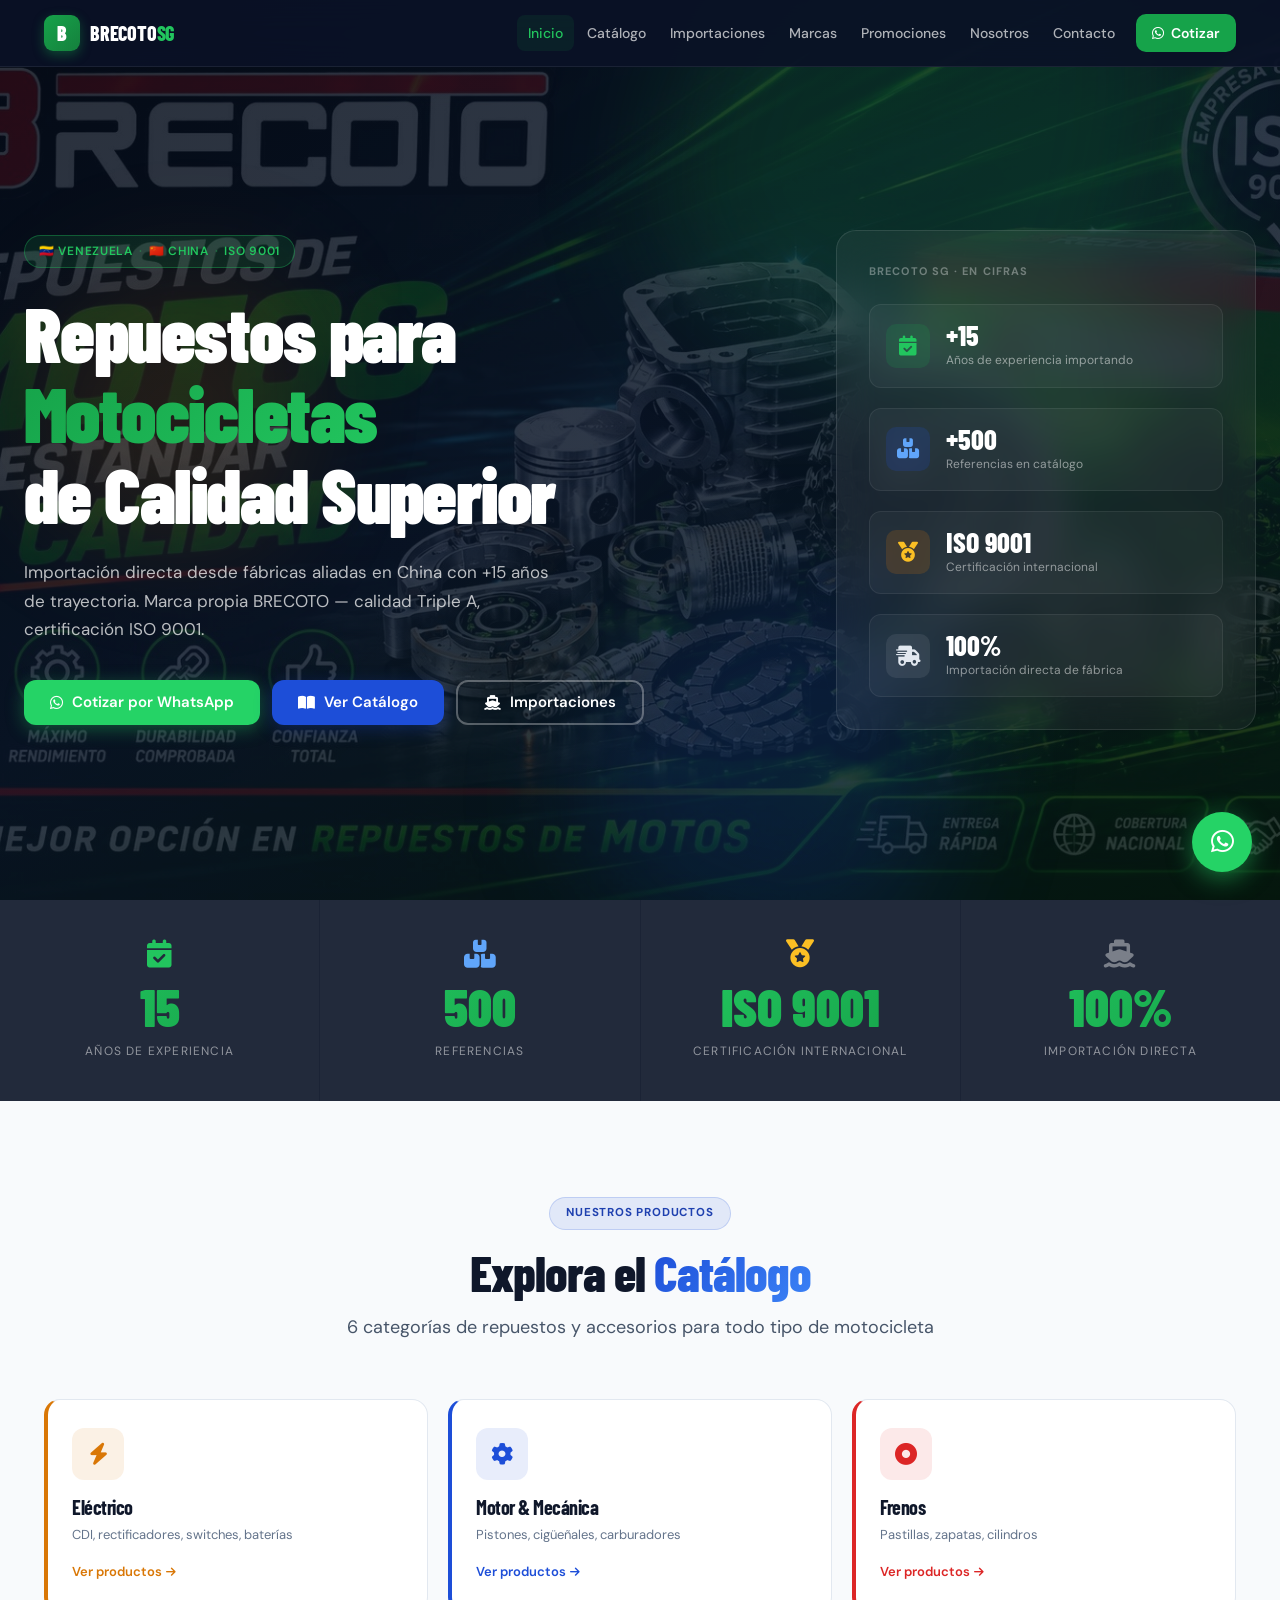
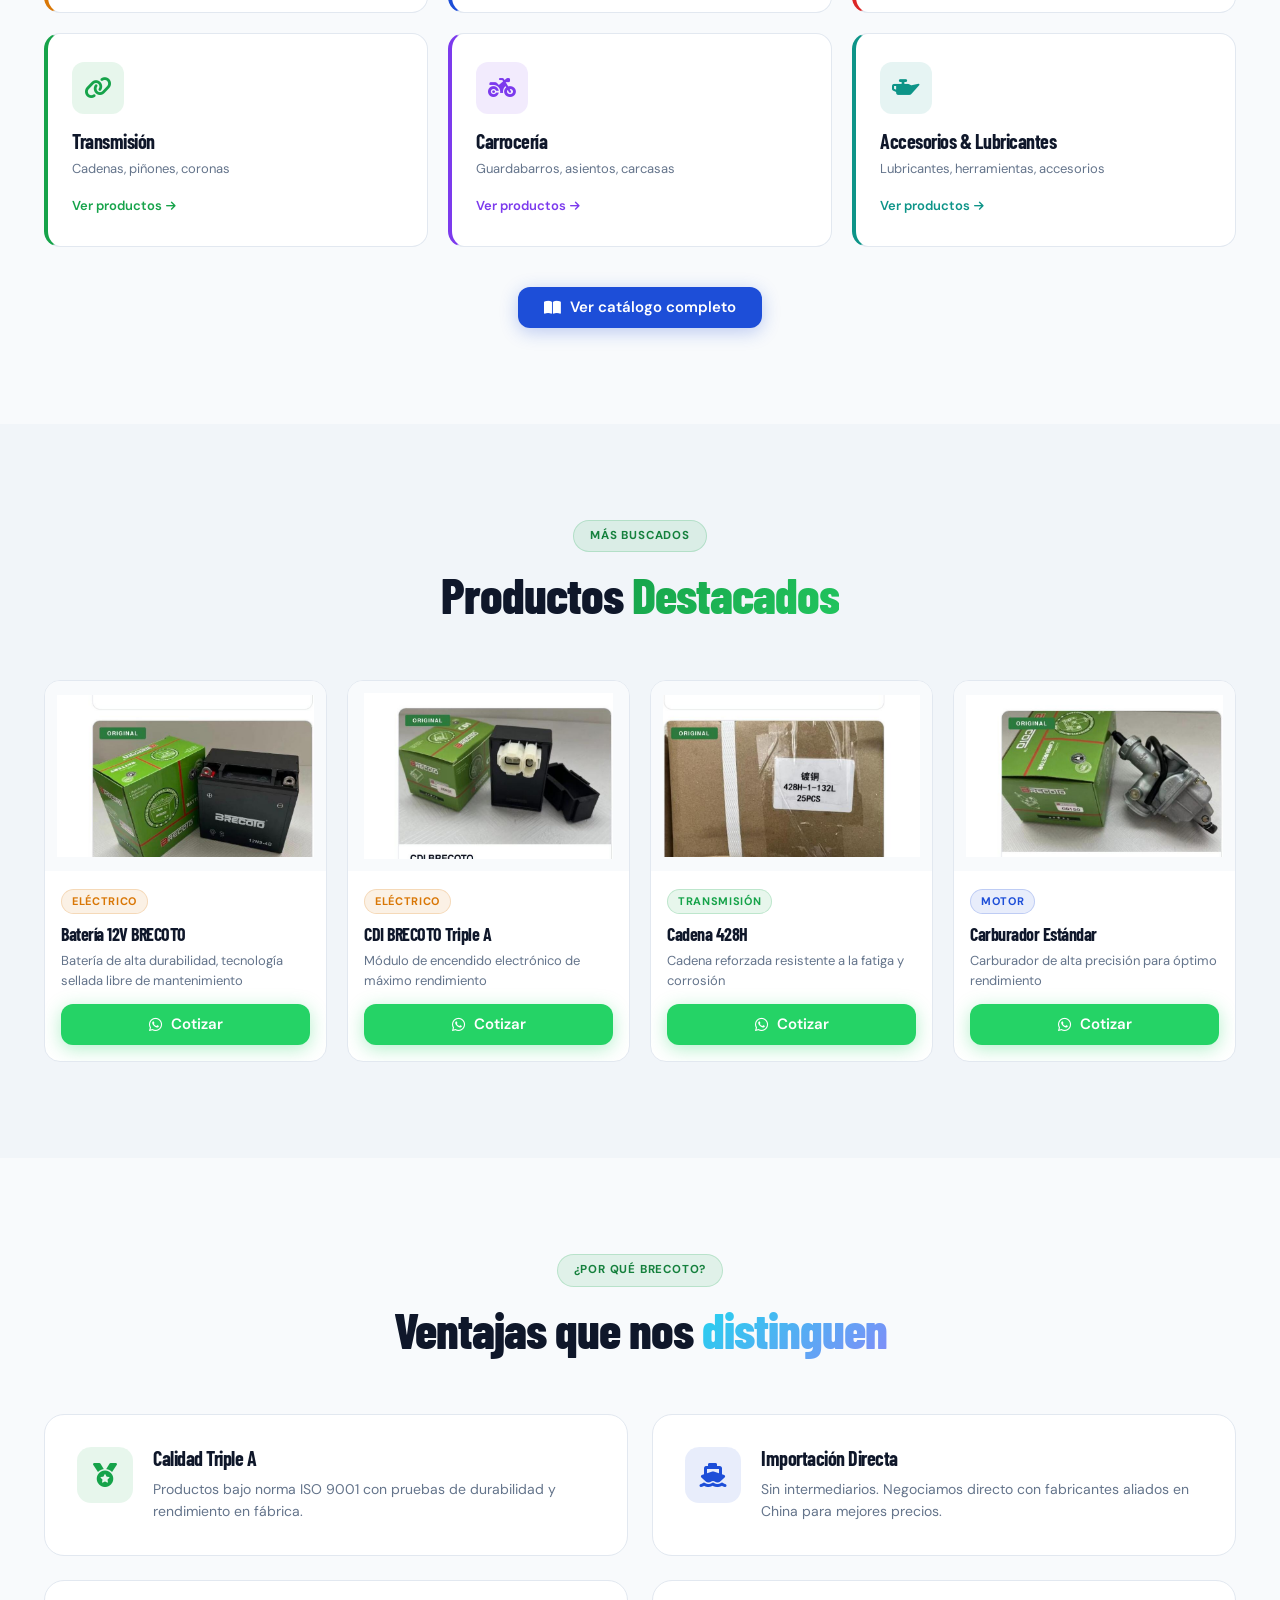
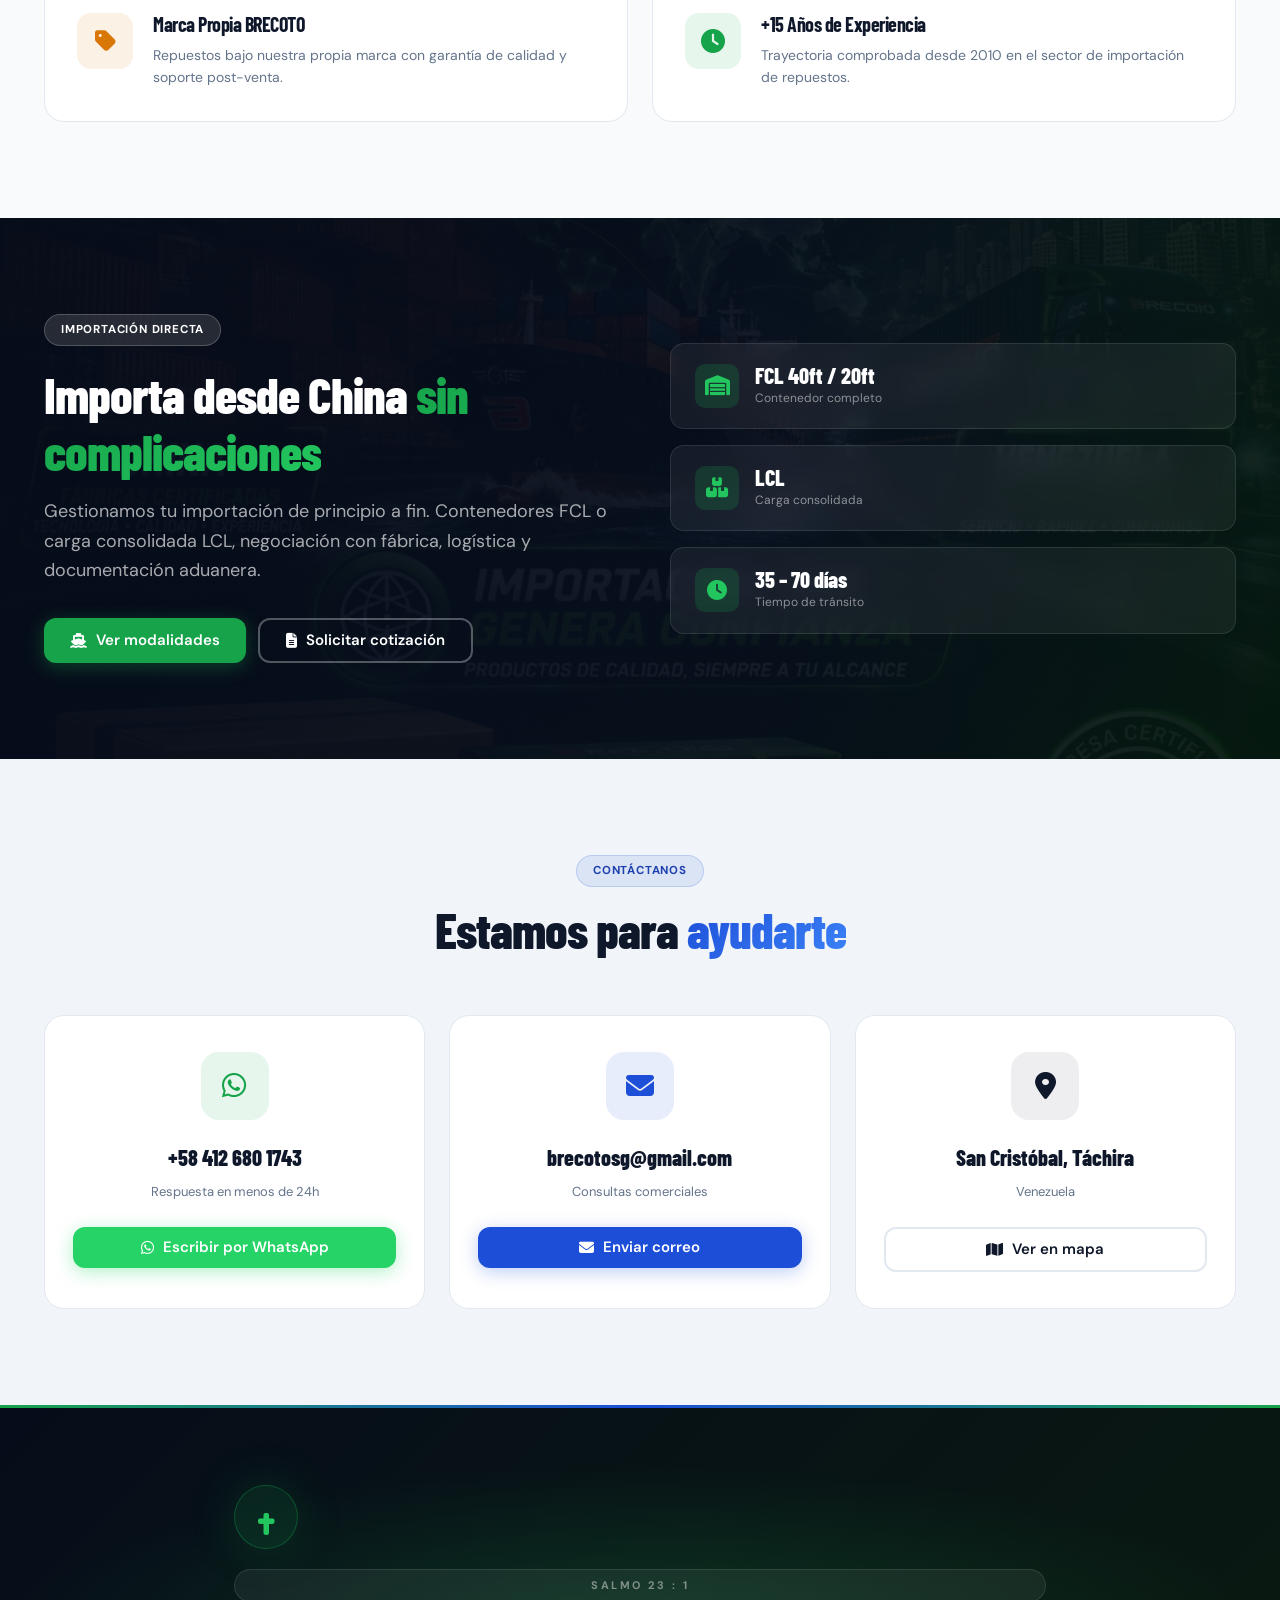
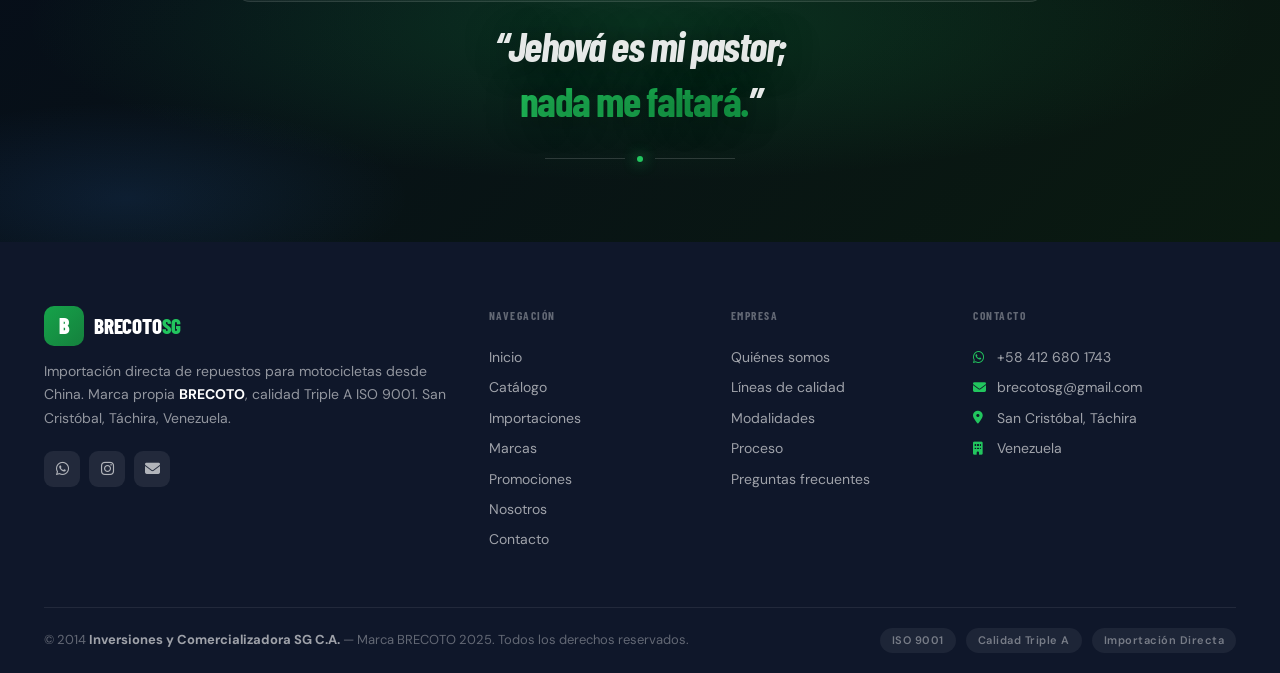
==== commit 166c0e74: "Corregir errores de diseño: verse section, footer CSS, Font Awesome - Fix verse section (#versiculo)" ====
--- a/index.html
+++ b/index.html
@@ -24,7 +24,7 @@
   <link href="https://fonts.googleapis.com/css2?family=Barlow+Condensed:ital,wght@0,400;0,600;0,700;0,800;0,900;1,700&family=DM+Sans:ital,opsz,wght@0,9..40,300;0,9..40,400;0,9..40,500;0,9..40,600;0,9..40,700;1,9..40,400&display=swap" rel="stylesheet">
 
   <!-- Font Awesome 6.5.0 -->
-  <link rel="stylesheet" href="https://cdnjs.cloudflare.com/ajax/libs/font-awesome/6.5.0/css/all.min.css" integrity="sha512-Avb2QiuDEEvB4bZJYdft2mNjVShBftLdPG8FJ0V7irTLQ8Uo0qcPxh4Plq7G5tGm0rU+1SPhVotteLpBERwTkWQ==" crossorigin="anonymous" referrerpolicy="no-referrer">
+  <link rel="stylesheet" href="https://cdnjs.cloudflare.com/ajax/libs/font-awesome/6.5.0/css/all.min.css">
 
   <!-- Shared stylesheet -->
   <link rel="stylesheet" href="assets/style.css">
@@ -1150,16 +1150,16 @@
      8. VERSÍCULO
 ════════════════════════════════════════════════════════════════ -->
 <section id="versiculo">
-  <div class="wrap text-center">
-    <i class="fas fa-cross vs-cross" aria-hidden="true"></i>
-    <span class="vs-ref">Salmo 23 : 1</span>
-    <blockquote class="vs-quote">
+  <div class="vs-inner">
+    <div class="vs-cross fi"><i class="fas fa-cross"></i></div>
+    <div class="vs-ref fi d1"><span>Salmo 23 : 1</span></div>
+    <blockquote class="vs-quote fi d2">
       &ldquo;Jehová es mi pastor;<br><em>nada me faltará.</em>&rdquo;
     </blockquote>
-    <div class="vs-divider">
+    <div class="vs-divider fi d3">
       <div class="vs-line"></div>
       <div class="vs-dot"></div>
-      <div class="vs-line-r"></div>
+      <div class="vs-line vs-line-r"></div>
     </div>
   </div>
 </section>
--- a/assets/style.css
+++ b/assets/style.css
@@ -157,6 +157,10 @@
 .ft-bottom strong{color:rgba(255,255,255,.6);}
 .ft-certs{display:flex;gap:10px;flex-wrap:wrap;}
 .ft-cert{background:rgba(255,255,255,.06);padding:4px 12px;border-radius:100px;font-size:11px;font-weight:600;letter-spacing:.5px;color:rgba(255,255,255,.4);}
+.ft-cert-badge{background:rgba(255,255,255,.06);padding:4px 12px;border-radius:100px;font-size:11px;font-weight:600;letter-spacing:.5px;color:rgba(255,255,255,.4);}
+.ft-soc a{width:36px;height:36px;border-radius:9px;background:rgba(255,255,255,.08);color:rgba(255,255,255,.65);font-size:15px;display:flex;align-items:center;justify-content:center;transition:var(--tr);}
+.ft-soc a:hover{background:var(--green);color:#fff;transform:translateY(-2px);}
+.footer{background:var(--ink);padding:64px 0 0;}
 
 /* ══════════════════════════════════════════════════════════
    WHATSAPP FAB
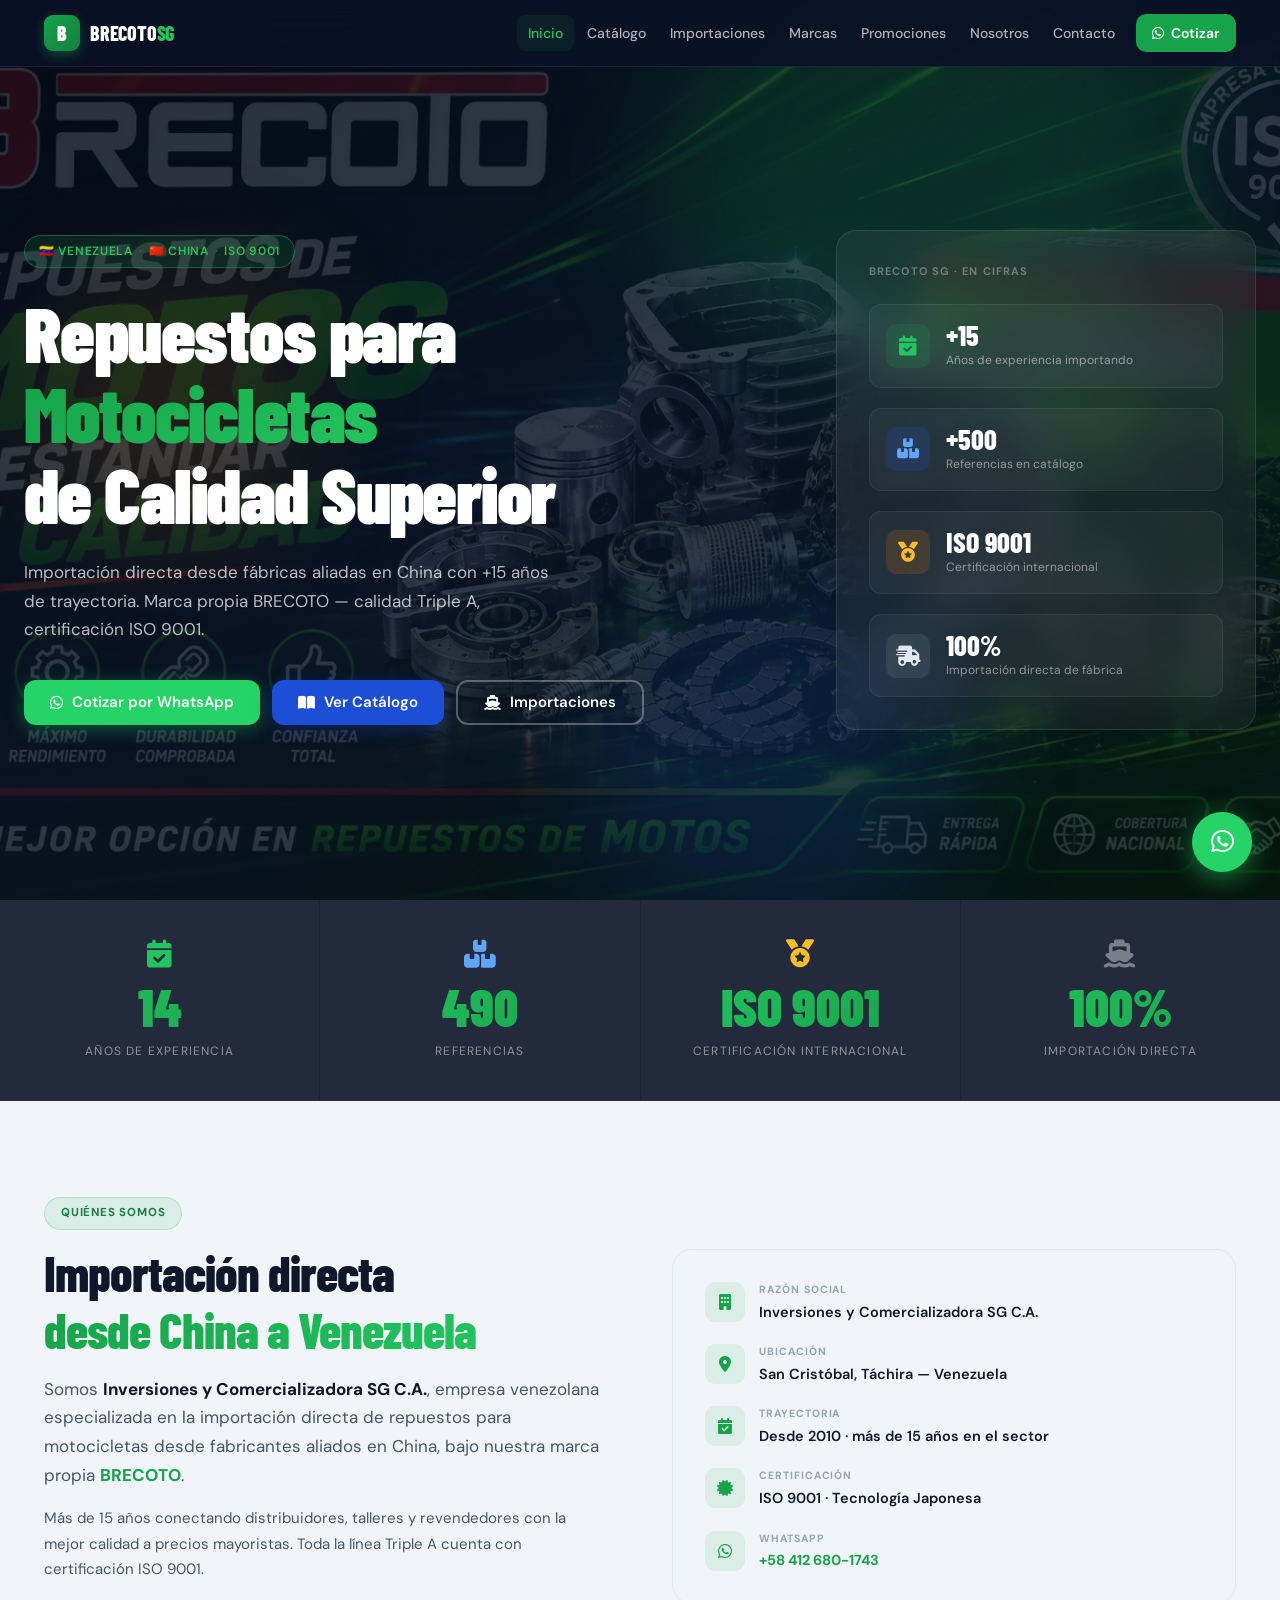
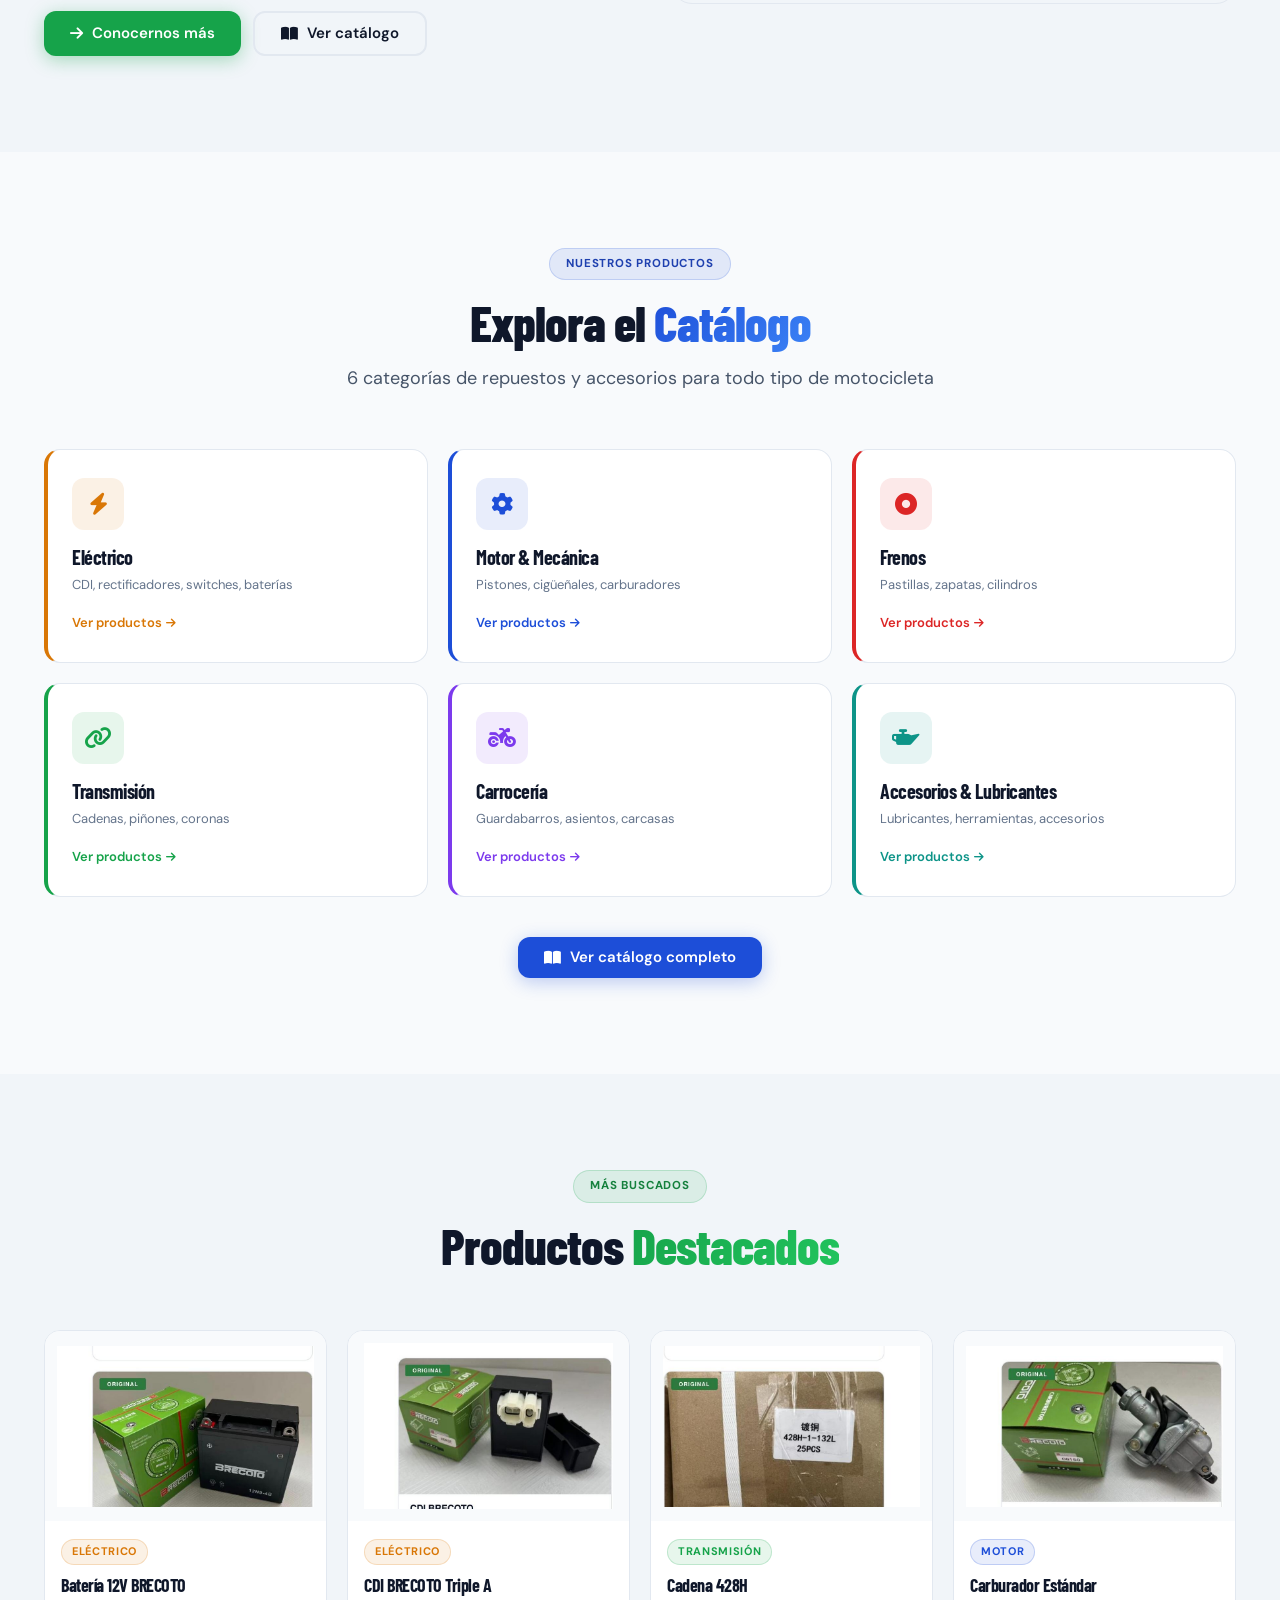
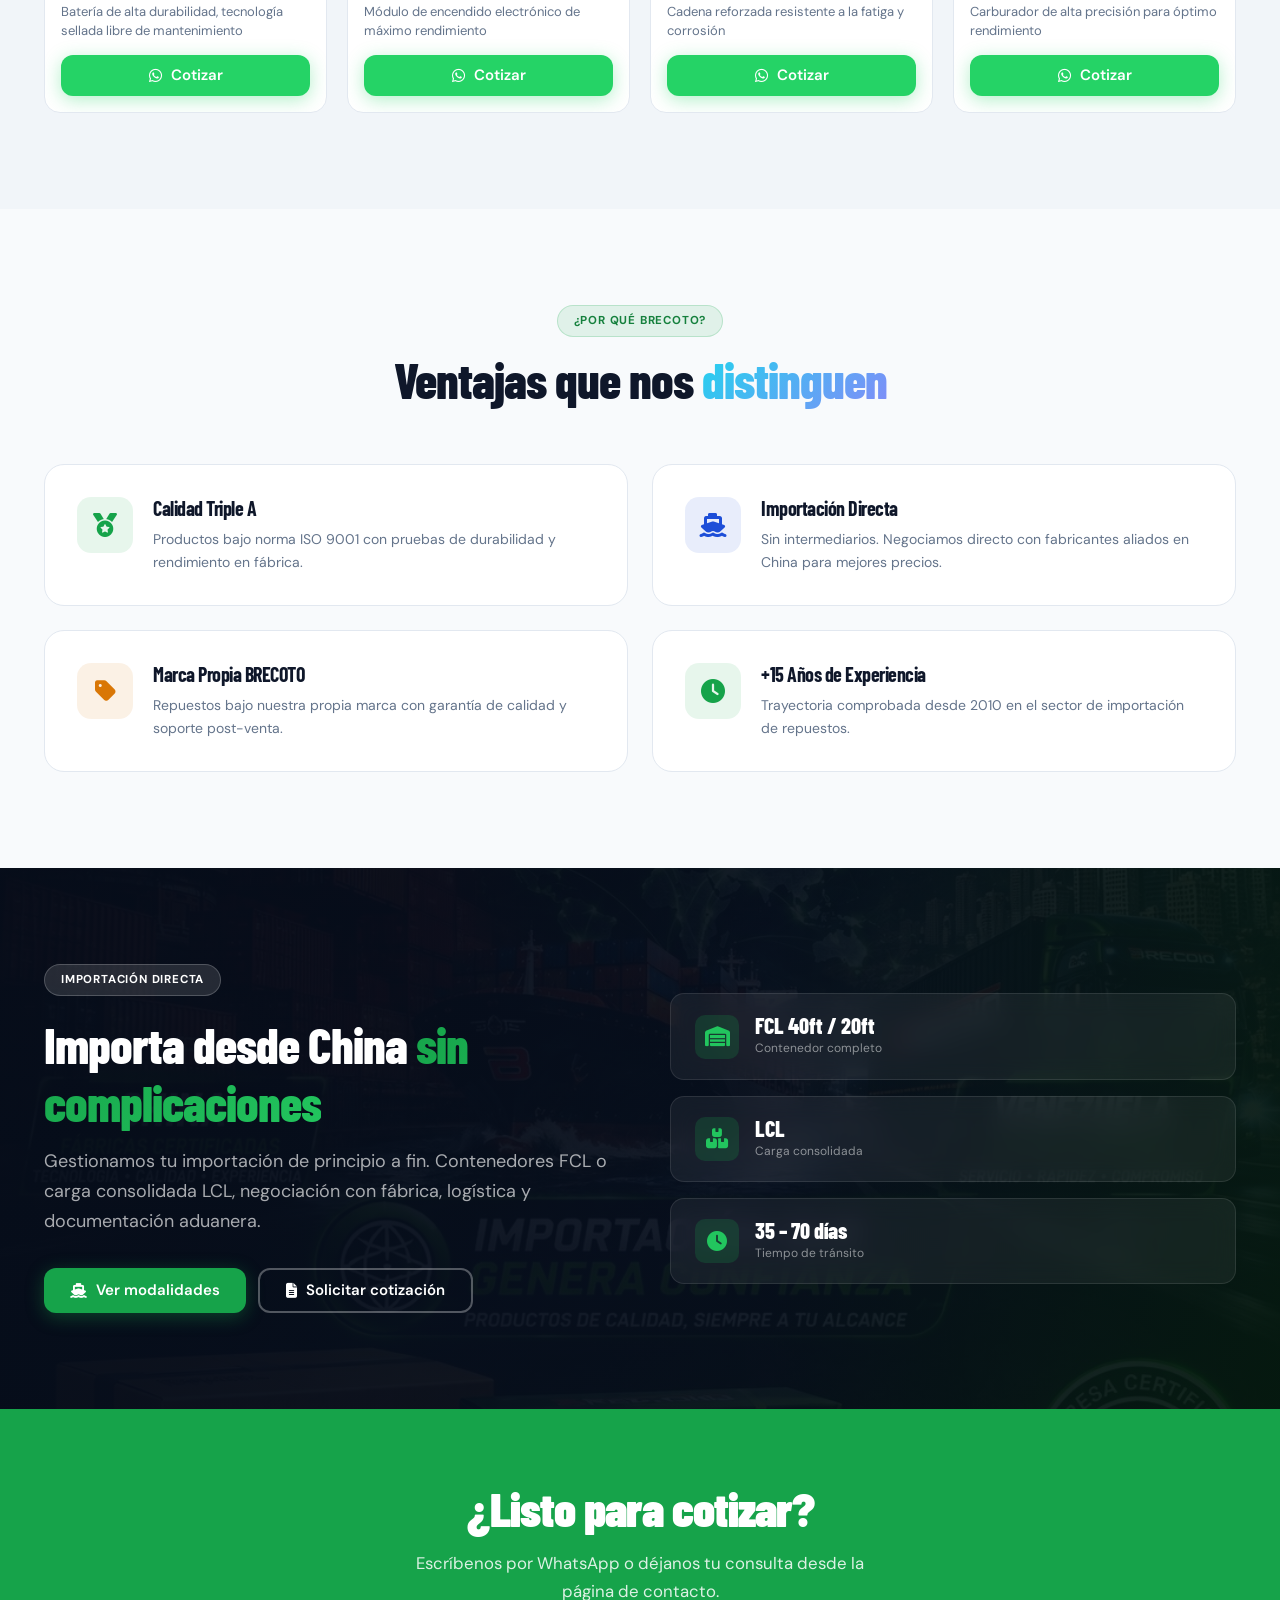
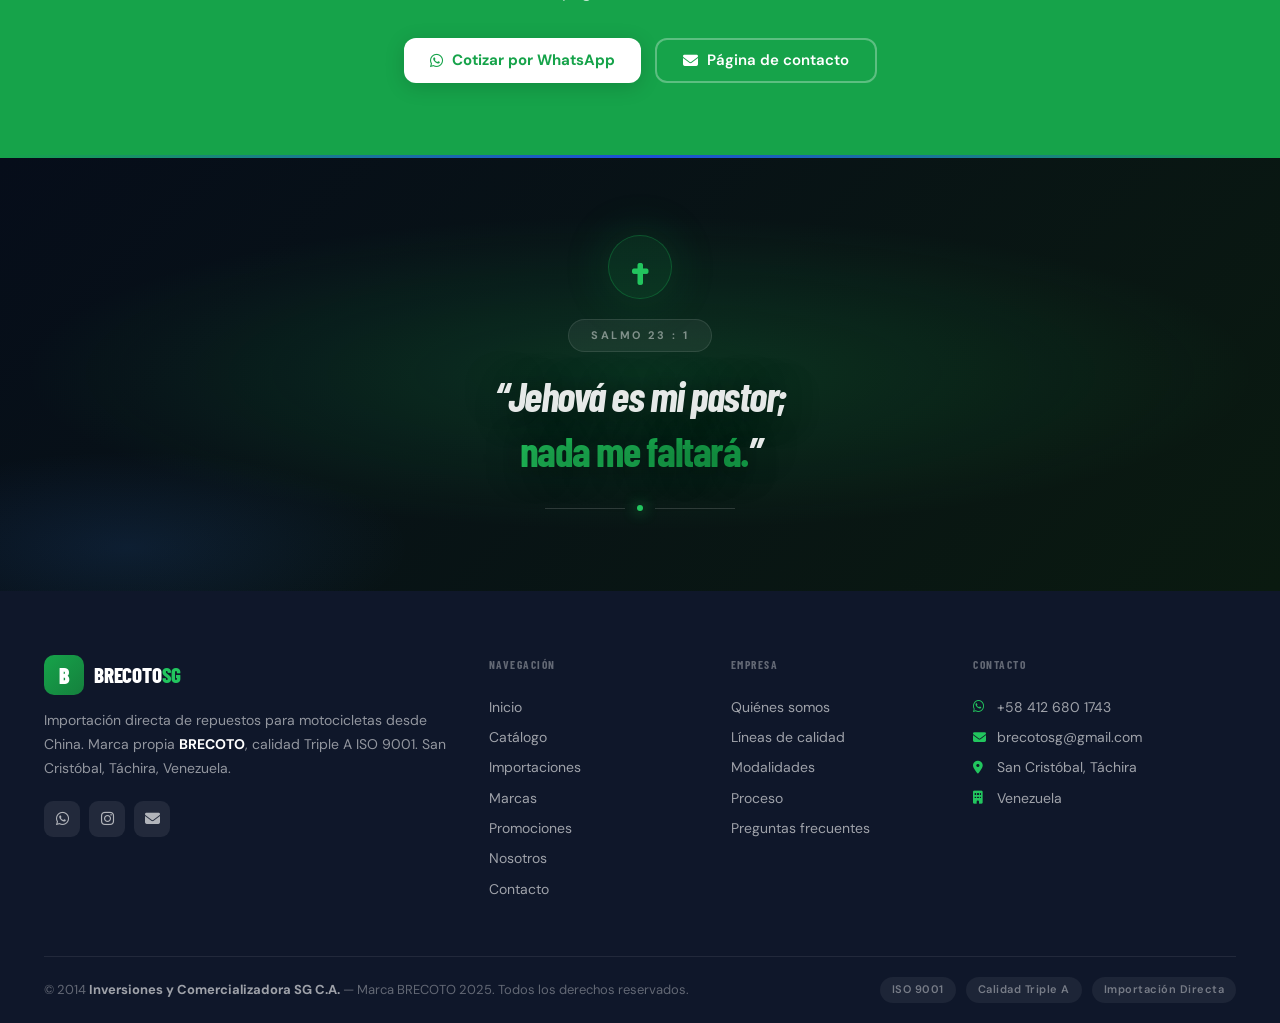
==== commit 6f3787e7: "Arreglar versículo, agregar Quiénes somos, limpiar homepage - Corregir alineación del versículo (vs-" ====
--- a/index.html
+++ b/index.html
@@ -629,6 +629,14 @@
       transform: scale(1.1);
       box-shadow: 0 10px 32px rgba(37,211,102,.7);
     }
+
+    /* ─── Quiénes somos ─────────────────────────────────────── */
+    .qs-grid{display:grid;grid-template-columns:1fr 1fr;gap:64px;align-items:center;}
+    .qs-info-card{background:var(--bg2);border:1px solid var(--border);border-radius:20px;padding:32px;display:flex;flex-direction:column;gap:22px;}
+    .qs-info-row{display:flex;align-items:flex-start;gap:14px;}
+    .qs-info-ico{width:40px;height:40px;border-radius:10px;background:var(--green-s);color:var(--green);font-size:16px;display:flex;align-items:center;justify-content:center;flex-shrink:0;}
+    .qs-info-label{font-size:10.5px;font-weight:700;text-transform:uppercase;letter-spacing:.09em;color:var(--gray);margin-bottom:3px;}
+    .qs-info-val{font-size:14.5px;font-weight:600;color:var(--ink);line-height:1.4;}
 
     /* ─── Responsive ────────────────────────────────────────── */
     @media (max-width: 1024px) {
@@ -653,6 +661,7 @@
     }
     @media (max-width: 768px) {
       #hero { padding: 120px 0 80px; }
+      .qs-grid { grid-template-columns: 1fr; gap: 32px; }
       .stats-grid {
         grid-template-columns: repeat(2, 1fr);
       }
@@ -832,7 +841,70 @@
 
 
 <!-- ═══════════════════════════════════════════════════════════════
-     3. CATEGORÍAS
+     3. QUIÉNES SOMOS
+════════════════════════════════════════════════════════════════ -->
+<section id="quienes-somos" class="sec sec-alt">
+  <div class="wrap">
+    <div class="qs-grid">
+
+      <div class="sl">
+        <span class="chip chip-g">Quiénes somos</span>
+        <h2 class="h2" style="margin:14px 0 16px;">Importación directa<br><span class="gtxt-g">desde China a Venezuela</span></h2>
+        <p style="font-size:17px;line-height:1.7;color:var(--ink3);margin-bottom:16px;">Somos <strong style="color:var(--ink);">Inversiones y Comercializadora SG C.A.</strong>, empresa venezolana especializada en la importación directa de repuestos para motocicletas desde fabricantes aliados en China, bajo nuestra marca propia <strong style="color:var(--green);">BRECOTO</strong>.</p>
+        <p style="font-size:15px;line-height:1.7;color:var(--ink3);margin-bottom:28px;">Más de 15 años conectando distribuidores, talleres y revendedores con la mejor calidad a precios mayoristas. Toda la línea Triple A cuenta con certificación ISO 9001.</p>
+        <div style="display:flex;gap:12px;flex-wrap:wrap;">
+          <a href="nosotros.html" class="btn btn-g"><i class="fas fa-arrow-right"></i> Conocernos más</a>
+          <a href="catalogo.html" class="btn btn-out"><i class="fas fa-book-open"></i> Ver catálogo</a>
+        </div>
+      </div>
+
+      <div class="sr">
+        <div class="qs-info-card">
+          <div class="qs-info-row">
+            <div class="qs-info-ico"><i class="fas fa-building"></i></div>
+            <div>
+              <div class="qs-info-label">Razón Social</div>
+              <div class="qs-info-val">Inversiones y Comercializadora SG C.A.</div>
+            </div>
+          </div>
+          <div class="qs-info-row">
+            <div class="qs-info-ico"><i class="fas fa-location-dot"></i></div>
+            <div>
+              <div class="qs-info-label">Ubicación</div>
+              <div class="qs-info-val">San Cristóbal, Táchira — Venezuela</div>
+            </div>
+          </div>
+          <div class="qs-info-row">
+            <div class="qs-info-ico"><i class="fas fa-calendar-check"></i></div>
+            <div>
+              <div class="qs-info-label">Trayectoria</div>
+              <div class="qs-info-val">Desde 2010 · más de 15 años en el sector</div>
+            </div>
+          </div>
+          <div class="qs-info-row">
+            <div class="qs-info-ico"><i class="fas fa-certificate"></i></div>
+            <div>
+              <div class="qs-info-label">Certificación</div>
+              <div class="qs-info-val">ISO 9001 · Tecnología Japonesa</div>
+            </div>
+          </div>
+          <div class="qs-info-row">
+            <div class="qs-info-ico"><i class="fab fa-whatsapp"></i></div>
+            <div>
+              <div class="qs-info-label">WhatsApp</div>
+              <div class="qs-info-val"><a href="https://wa.me/584126801743" target="_blank" rel="noopener" style="color:var(--green);font-weight:700;">+58 412 680-1743</a></div>
+            </div>
+          </div>
+        </div>
+      </div>
+
+    </div>
+  </div>
+</section>
+
+
+<!-- ═══════════════════════════════════════════════════════════════
+     4. CATEGORÍAS
 ════════════════════════════════════════════════════════════════ -->
 <section id="categorias" class="sec">
   <div class="wrap">
@@ -1100,47 +1172,15 @@
 
 
 <!-- ═══════════════════════════════════════════════════════════════
-     7. CONTACTO RÁPIDO
+     7. CTA COTIZAR
 ════════════════════════════════════════════════════════════════ -->
-<section id="contacto-rapido" class="sec sec-alt">
-  <div class="wrap">
-    <div class="sec-head text-center">
-      <span class="chip chip-b">Contáctanos</span>
-      <h2 class="h2">Estamos para <span class="gtxt-b">ayudarte</span></h2>
-    </div>
-
-    <div class="qc-grid">
-
-      <!-- WhatsApp -->
-      <div class="qc-card">
-        <div class="qc-ico g"><i class="fab fa-whatsapp"></i></div>
-        <div class="qc-val">+58 412 680 1743</div>
-        <p class="qc-sub">Respuesta en menos de 24h</p>
-        <a href="https://wa.me/584126801743" target="_blank" rel="noopener" class="btn btn-wa" style="width:100%;justify-content:center;">
-          <i class="fab fa-whatsapp"></i> Escribir por WhatsApp
-        </a>
-      </div>
-
-      <!-- Email -->
-      <div class="qc-card">
-        <div class="qc-ico b"><i class="fas fa-envelope"></i></div>
-        <div class="qc-val">brecotosg@gmail.com</div>
-        <p class="qc-sub">Consultas comerciales</p>
-        <a href="mailto:brecotosg@gmail.com" class="btn btn-b" style="width:100%;justify-content:center;">
-          <i class="fas fa-envelope"></i> Enviar correo
-        </a>
-      </div>
-
-      <!-- Ubicación -->
-      <div class="qc-card">
-        <div class="qc-ico ink"><i class="fas fa-location-dot"></i></div>
-        <div class="qc-val">San Cristóbal, Táchira</div>
-        <p class="qc-sub">Venezuela</p>
-        <a href="https://www.google.com/maps/search/San+Crist%C3%B3bal+T%C3%A1chira+Venezuela" target="_blank" rel="noopener" class="btn btn-out" style="width:100%;justify-content:center;">
-          <i class="fas fa-map"></i> Ver en mapa
-        </a>
-      </div>
-
+<section style="background:var(--green);padding:72px 0;">
+  <div class="wrap" style="text-align:center;">
+    <h2 style="font-family:'Barlow Condensed',sans-serif;font-weight:900;font-size:clamp(30px,5vw,48px);color:#fff;margin-bottom:12px;">¿Listo para cotizar?</h2>
+    <p style="color:rgba(255,255,255,.85);margin-bottom:32px;font-size:1.05rem;max-width:480px;margin-left:auto;margin-right:auto;">Escríbenos por WhatsApp o déjanos tu consulta desde la página de contacto.</p>
+    <div style="display:flex;gap:14px;justify-content:center;flex-wrap:wrap;">
+      <a href="https://wa.me/584126801743?text=Hola%20BRECOTO%2C%20quiero%20cotizar%20repuestos." target="_blank" rel="noopener" class="btn" style="background:#fff;color:var(--green);font-weight:700;box-shadow:0 4px 20px rgba(0,0,0,.15);"><i class="fab fa-whatsapp"></i> Cotizar por WhatsApp</a>
+      <a href="contacto.html" class="btn btn-out-w"><i class="fas fa-envelope"></i> Página de contacto</a>
     </div>
   </div>
 </section>
--- a/assets/style.css
+++ b/assets/style.css
@@ -174,7 +174,7 @@
 #versiculo{position:relative;overflow:hidden;background:linear-gradient(160deg,#050d18 0%,#0a1628 40%,#071a10 100%);padding:120px 0 110px;}
 #versiculo::before{content:'';position:absolute;inset:0;pointer-events:none;background:radial-gradient(ellipse 80% 60% at 50% 50%,rgba(22,163,74,.22) 0%,transparent 60%),radial-gradient(ellipse 40% 40% at 10% 90%,rgba(59,130,246,.12) 0%,transparent 55%);}
 #versiculo::after{content:'';position:absolute;top:0;left:0;right:0;height:3px;background:linear-gradient(90deg,var(--green),var(--blue),var(--green));}
-.vs-inner{position:relative;z-index:1;text-align:center;max-width:860px;margin:0 auto;padding:0 24px;}
+.vs-inner{position:relative;z-index:1;text-align:center;max-width:860px;margin:0 auto;padding:0 24px;display:flex;flex-direction:column;align-items:center;}
 .vs-cross{display:inline-flex;align-items:center;justify-content:center;width:64px;height:64px;border-radius:50%;background:rgba(22,163,74,.15);border:1.5px solid rgba(22,163,74,.35);margin-bottom:28px;box-shadow:0 0 48px rgba(22,163,74,.2);}
 .vs-cross i{font-size:22px;color:#22c55e;}
 .vs-ref{display:inline-flex;align-items:center;background:rgba(255,255,255,.06);border:1px solid rgba(255,255,255,.1);border-radius:100px;padding:6px 22px;margin-bottom:36px;}
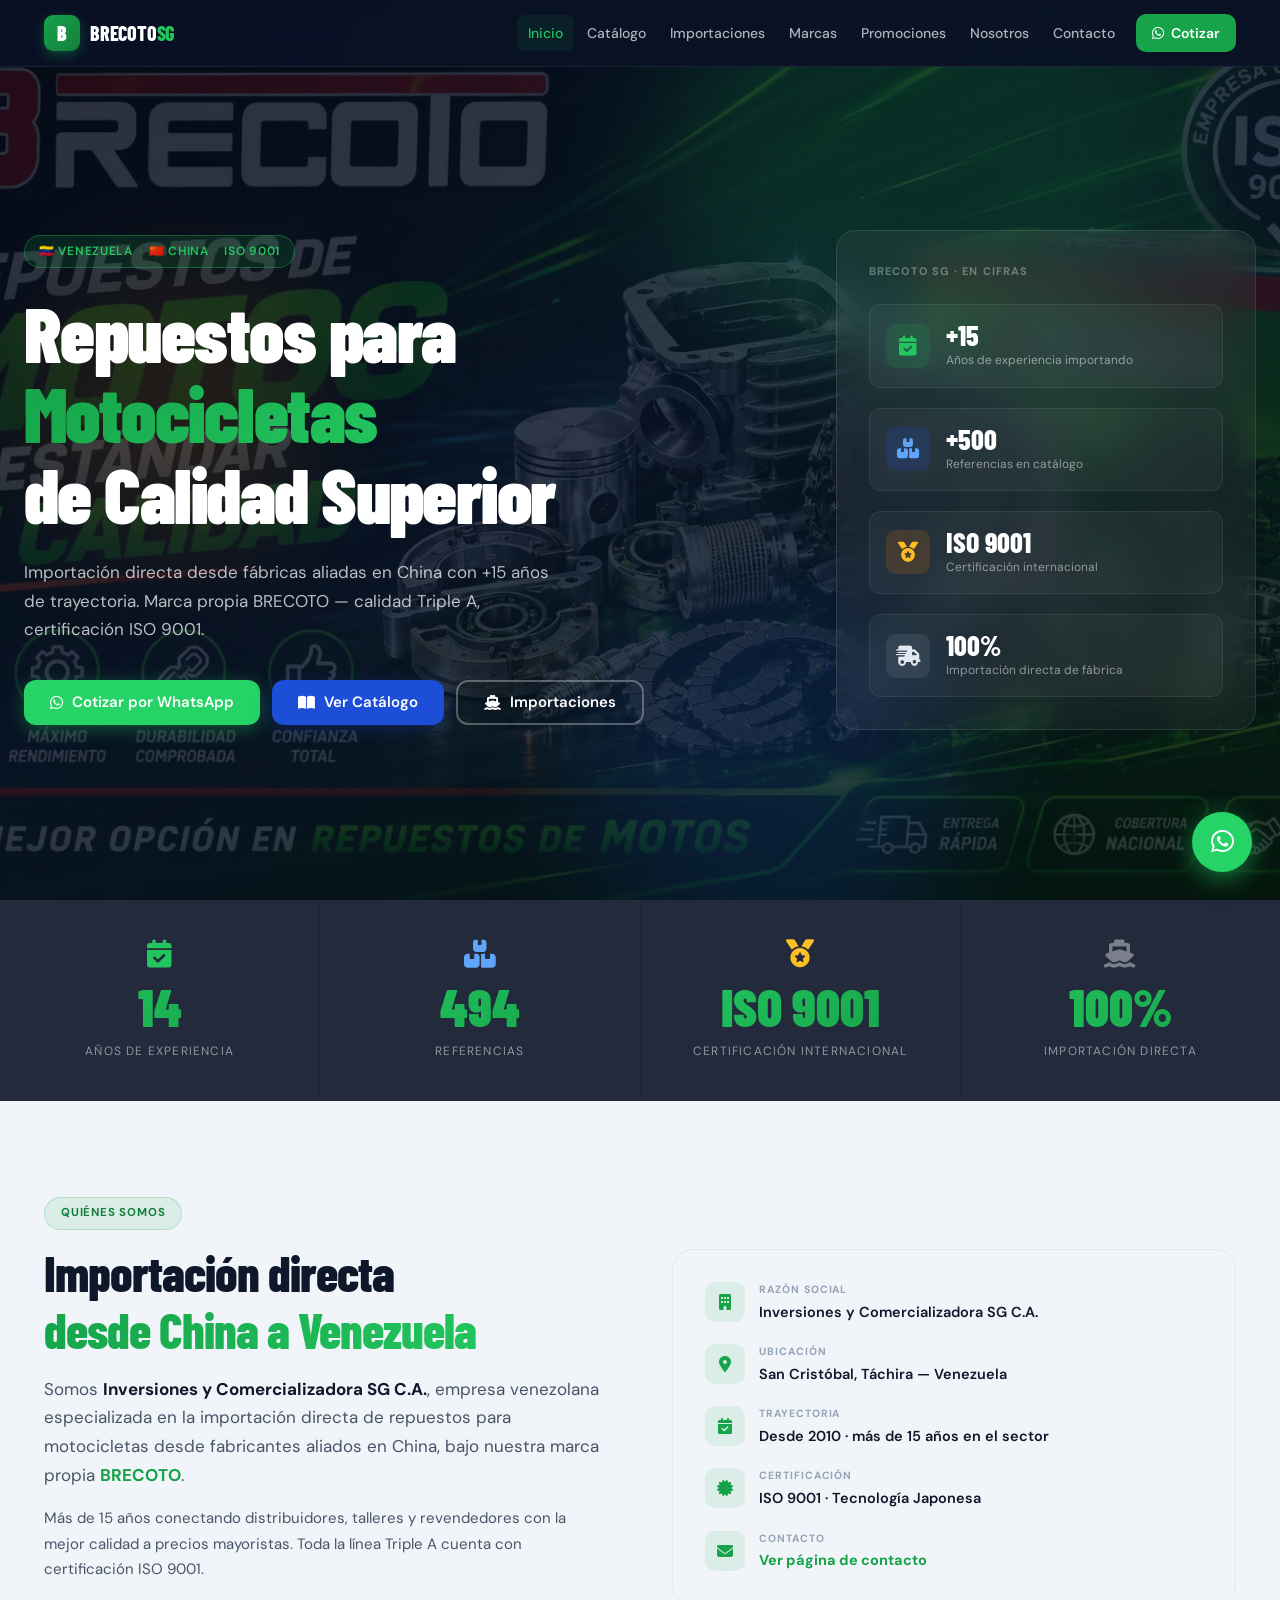
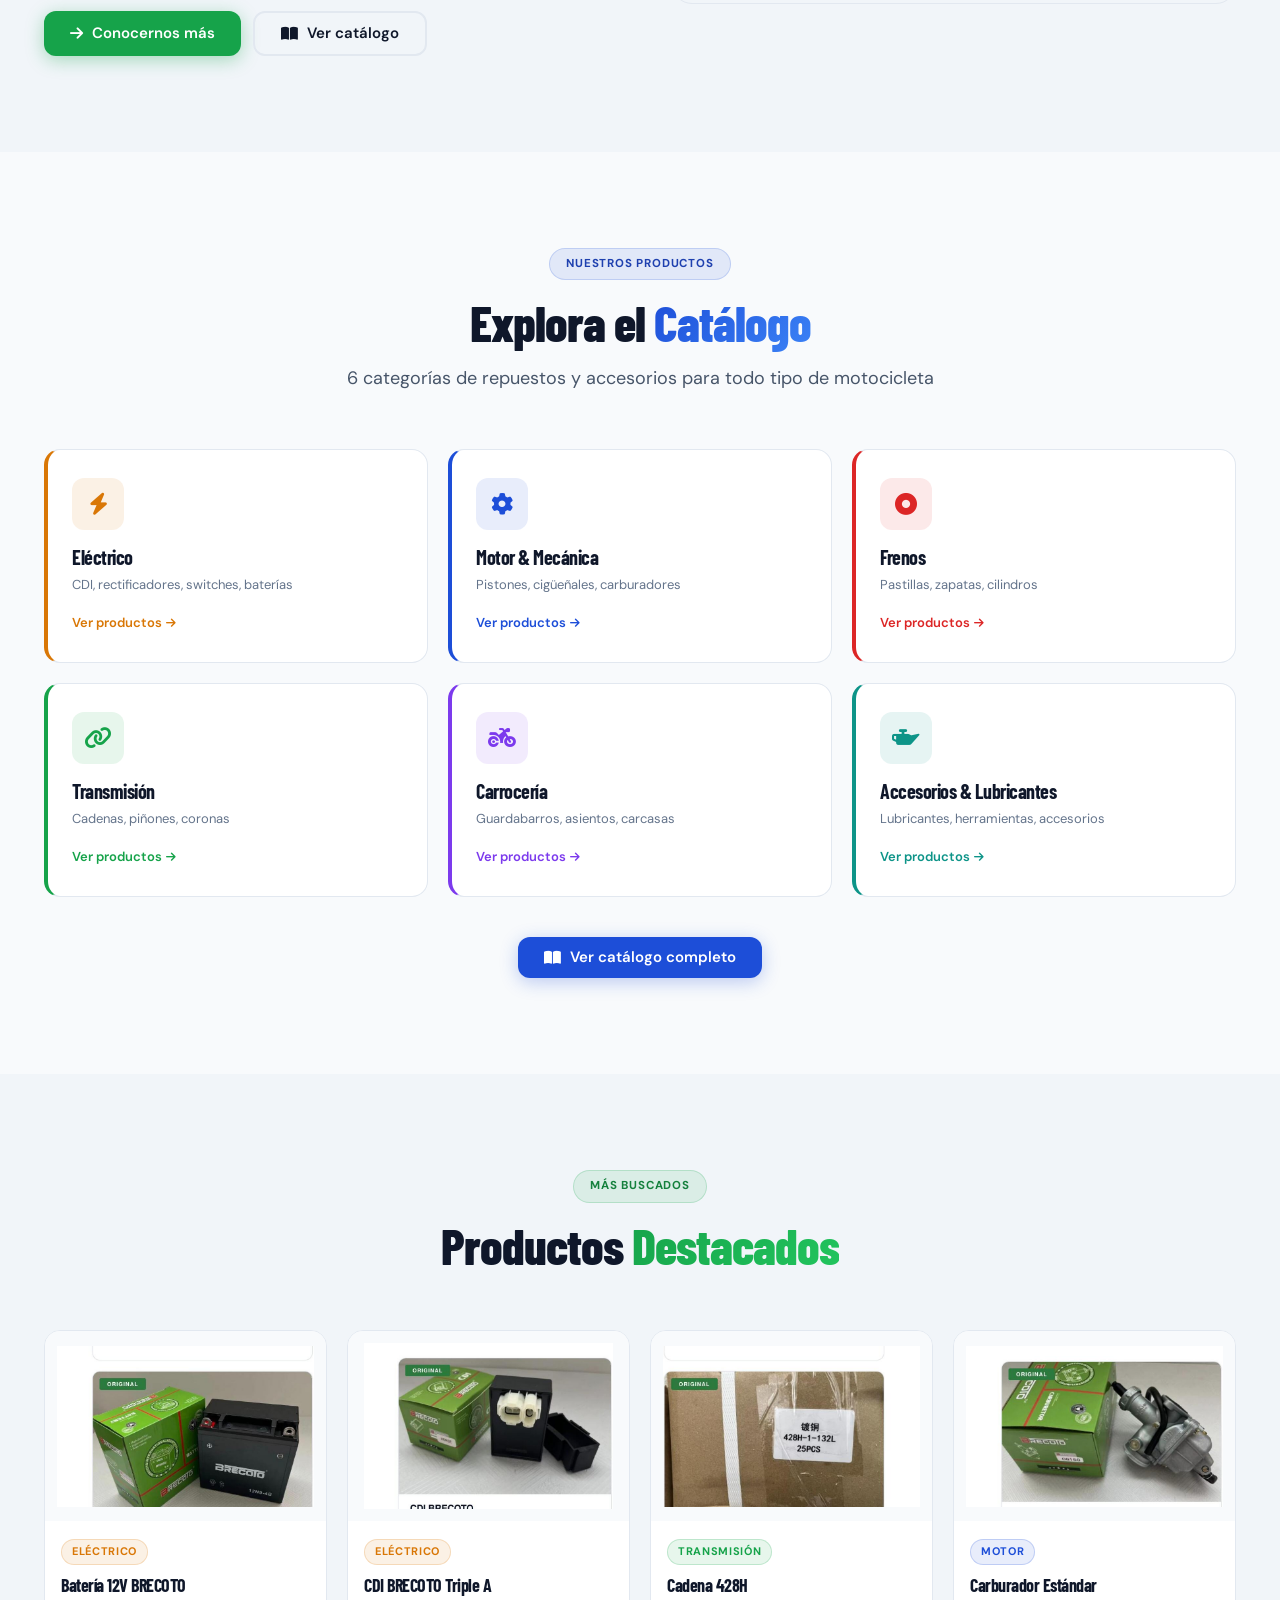
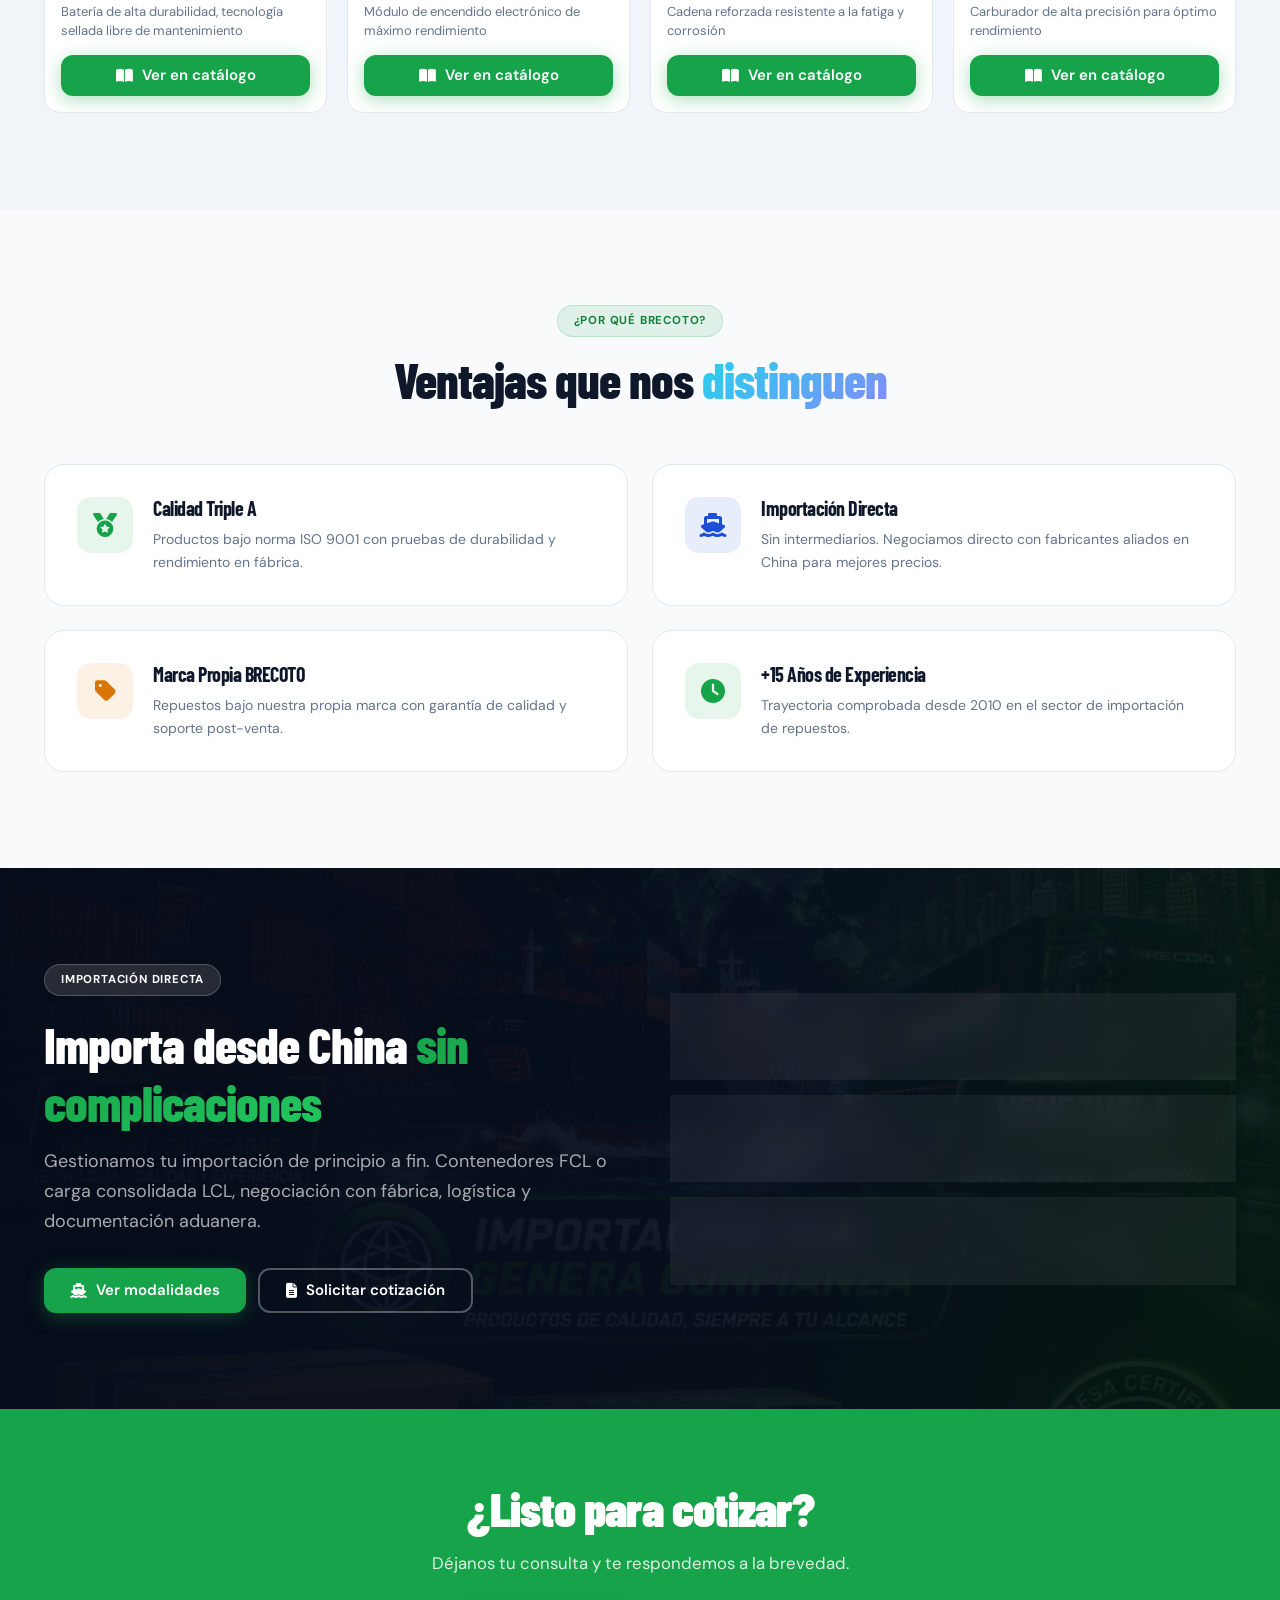
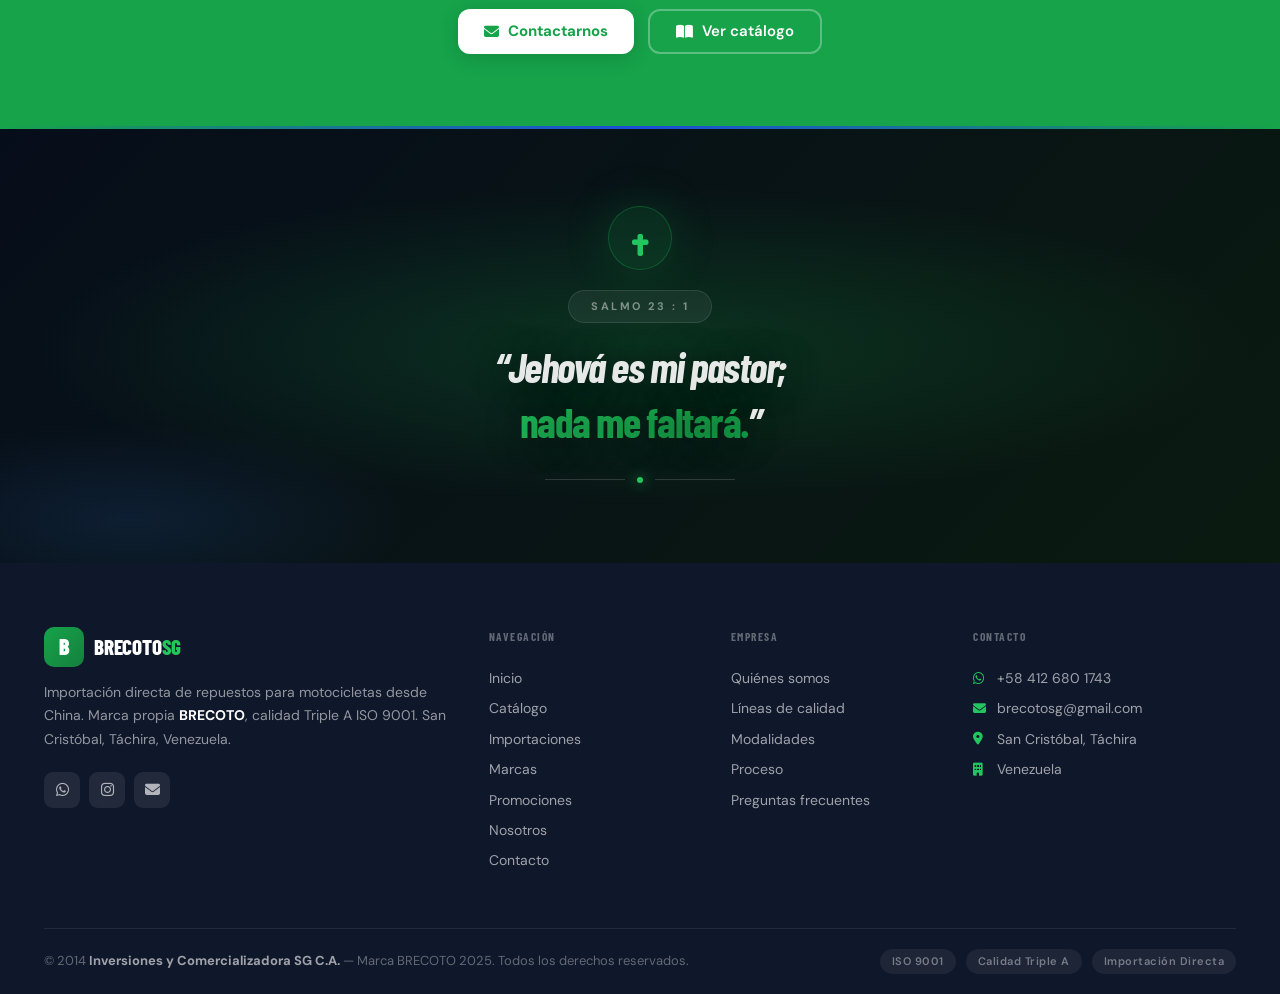
==== commit 9f40a789: "Eliminar botones WhatsApp repetidos en homepage - Productos destacados: "Cotizar WA" → "Ver en catál" ====
--- a/index.html
+++ b/index.html
@@ -889,10 +889,10 @@
             </div>
           </div>
           <div class="qs-info-row">
-            <div class="qs-info-ico"><i class="fab fa-whatsapp"></i></div>
+            <div class="qs-info-ico"><i class="fas fa-envelope"></i></div>
             <div>
-              <div class="qs-info-label">WhatsApp</div>
-              <div class="qs-info-val"><a href="https://wa.me/584126801743" target="_blank" rel="noopener" style="color:var(--green);font-weight:700;">+58 412 680-1743</a></div>
+              <div class="qs-info-label">Contacto</div>
+              <div class="qs-info-val"><a href="contacto.html" style="color:var(--green);font-weight:700;">Ver página de contacto</a></div>
             </div>
           </div>
         </div>
@@ -997,8 +997,8 @@
           <span class="prod-tag prod-tag-gold">Eléctrico</span>
           <h3 class="prod-name">Batería 12V BRECOTO</h3>
           <p class="prod-desc">Batería de alta durabilidad, tecnología sellada libre de mantenimiento</p>
-          <a href="https://wa.me/584126801743?text=Hola%20BRECOTO%20SG%2C%20me%20interesa%20cotizar%20la%20Bater%C3%ADa%2012V%20BRECOTO" target="_blank" rel="noopener" class="btn btn-wa" style="width:100%;justify-content:center;">
-            <i class="fab fa-whatsapp"></i> Cotizar
+          <a href="catalogo.html" class="btn btn-g" style="width:100%;justify-content:center;">
+            <i class="fas fa-book-open"></i> Ver en catálogo
           </a>
         </div>
       </div>
@@ -1013,8 +1013,8 @@
           <span class="prod-tag prod-tag-gold">Eléctrico</span>
           <h3 class="prod-name">CDI BRECOTO Triple A</h3>
           <p class="prod-desc">Módulo de encendido electrónico de máximo rendimiento</p>
-          <a href="https://wa.me/584126801743?text=Hola%20BRECOTO%20SG%2C%20me%20interesa%20cotizar%20el%20CDI%20BRECOTO%20Triple%20A" target="_blank" rel="noopener" class="btn btn-wa" style="width:100%;justify-content:center;">
-            <i class="fab fa-whatsapp"></i> Cotizar
+          <a href="catalogo.html" class="btn btn-g" style="width:100%;justify-content:center;">
+            <i class="fas fa-book-open"></i> Ver en catálogo
           </a>
         </div>
       </div>
@@ -1029,8 +1029,8 @@
           <span class="prod-tag prod-tag-g">Transmisión</span>
           <h3 class="prod-name">Cadena 428H</h3>
           <p class="prod-desc">Cadena reforzada resistente a la fatiga y corrosión</p>
-          <a href="https://wa.me/584126801743?text=Hola%20BRECOTO%20SG%2C%20me%20interesa%20cotizar%20la%20Cadena%20428H" target="_blank" rel="noopener" class="btn btn-wa" style="width:100%;justify-content:center;">
-            <i class="fab fa-whatsapp"></i> Cotizar
+          <a href="catalogo.html" class="btn btn-g" style="width:100%;justify-content:center;">
+            <i class="fas fa-book-open"></i> Ver en catálogo
           </a>
         </div>
       </div>
@@ -1045,8 +1045,8 @@
           <span class="prod-tag prod-tag-b">Motor</span>
           <h3 class="prod-name">Carburador Estándar</h3>
           <p class="prod-desc">Carburador de alta precisión para óptimo rendimiento</p>
-          <a href="https://wa.me/584126801743?text=Hola%20BRECOTO%20SG%2C%20me%20interesa%20cotizar%20el%20Carburador%20Est%C3%A1ndar" target="_blank" rel="noopener" class="btn btn-wa" style="width:100%;justify-content:center;">
-            <i class="fab fa-whatsapp"></i> Cotizar
+          <a href="catalogo.html" class="btn btn-g" style="width:100%;justify-content:center;">
+            <i class="fas fa-book-open"></i> Ver en catálogo
           </a>
         </div>
       </div>
@@ -1177,10 +1177,10 @@
 <section style="background:var(--green);padding:72px 0;">
   <div class="wrap" style="text-align:center;">
     <h2 style="font-family:'Barlow Condensed',sans-serif;font-weight:900;font-size:clamp(30px,5vw,48px);color:#fff;margin-bottom:12px;">¿Listo para cotizar?</h2>
-    <p style="color:rgba(255,255,255,.85);margin-bottom:32px;font-size:1.05rem;max-width:480px;margin-left:auto;margin-right:auto;">Escríbenos por WhatsApp o déjanos tu consulta desde la página de contacto.</p>
+    <p style="color:rgba(255,255,255,.85);margin-bottom:32px;font-size:1.05rem;max-width:480px;margin-left:auto;margin-right:auto;">Déjanos tu consulta y te respondemos a la brevedad.</p>
     <div style="display:flex;gap:14px;justify-content:center;flex-wrap:wrap;">
-      <a href="https://wa.me/584126801743?text=Hola%20BRECOTO%2C%20quiero%20cotizar%20repuestos." target="_blank" rel="noopener" class="btn" style="background:#fff;color:var(--green);font-weight:700;box-shadow:0 4px 20px rgba(0,0,0,.15);"><i class="fab fa-whatsapp"></i> Cotizar por WhatsApp</a>
-      <a href="contacto.html" class="btn btn-out-w"><i class="fas fa-envelope"></i> Página de contacto</a>
+      <a href="contacto.html" class="btn" style="background:#fff;color:var(--green);font-weight:700;box-shadow:0 4px 20px rgba(0,0,0,.15);"><i class="fas fa-envelope"></i> Contactarnos</a>
+      <a href="catalogo.html" class="btn btn-out-w"><i class="fas fa-book-open"></i> Ver catálogo</a>
     </div>
   </div>
 </section>
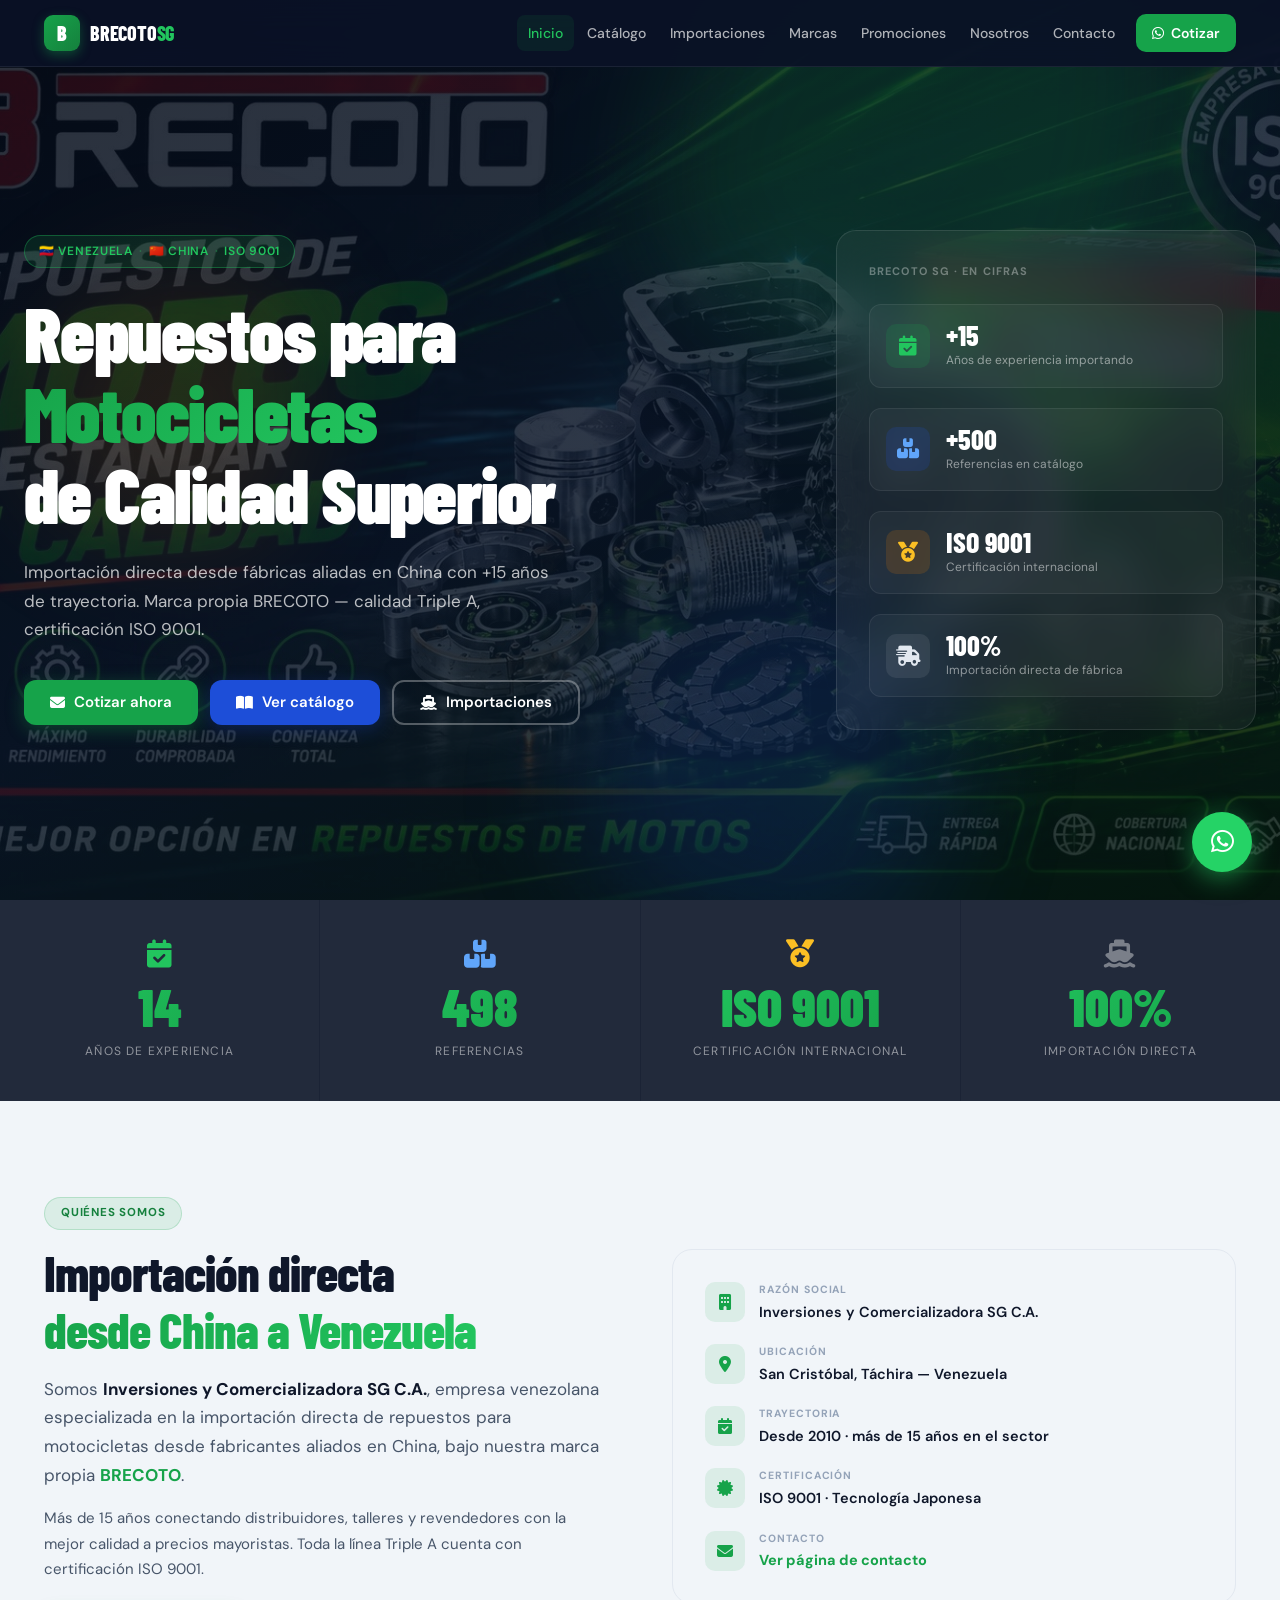
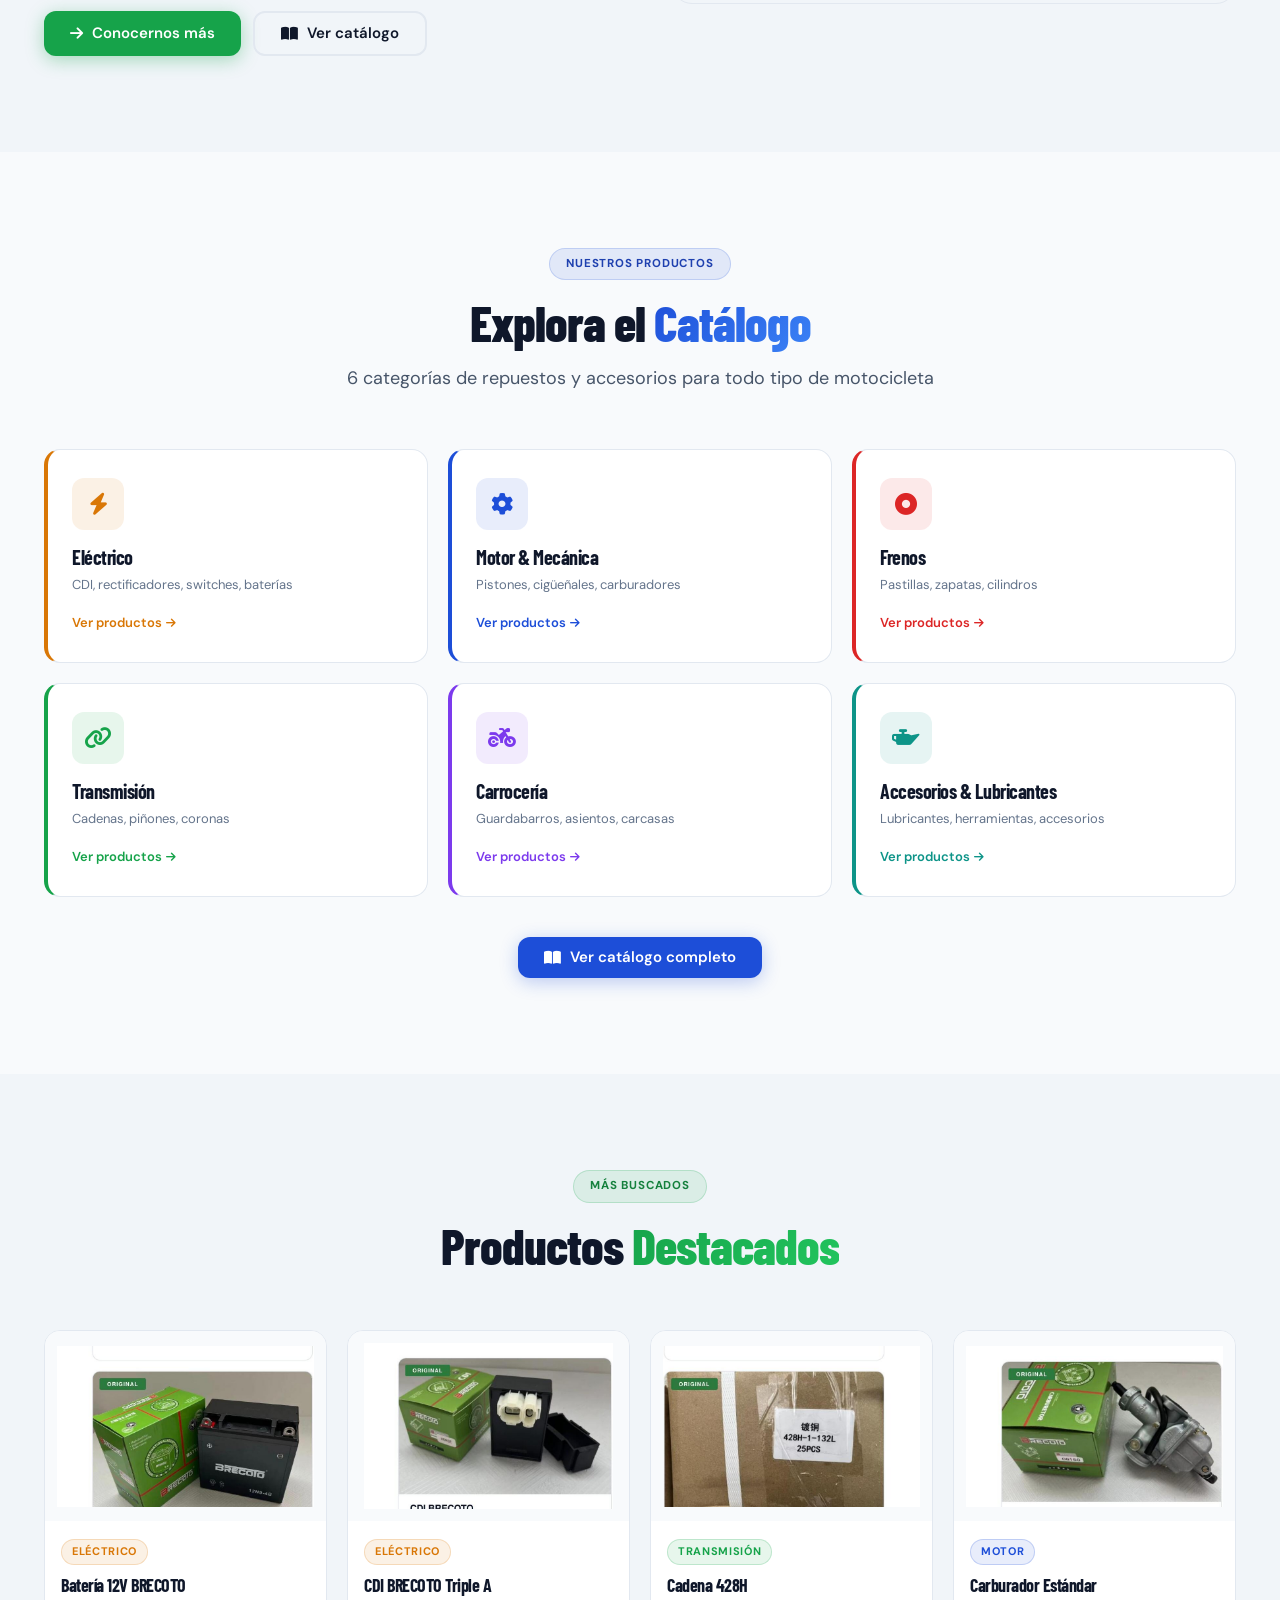
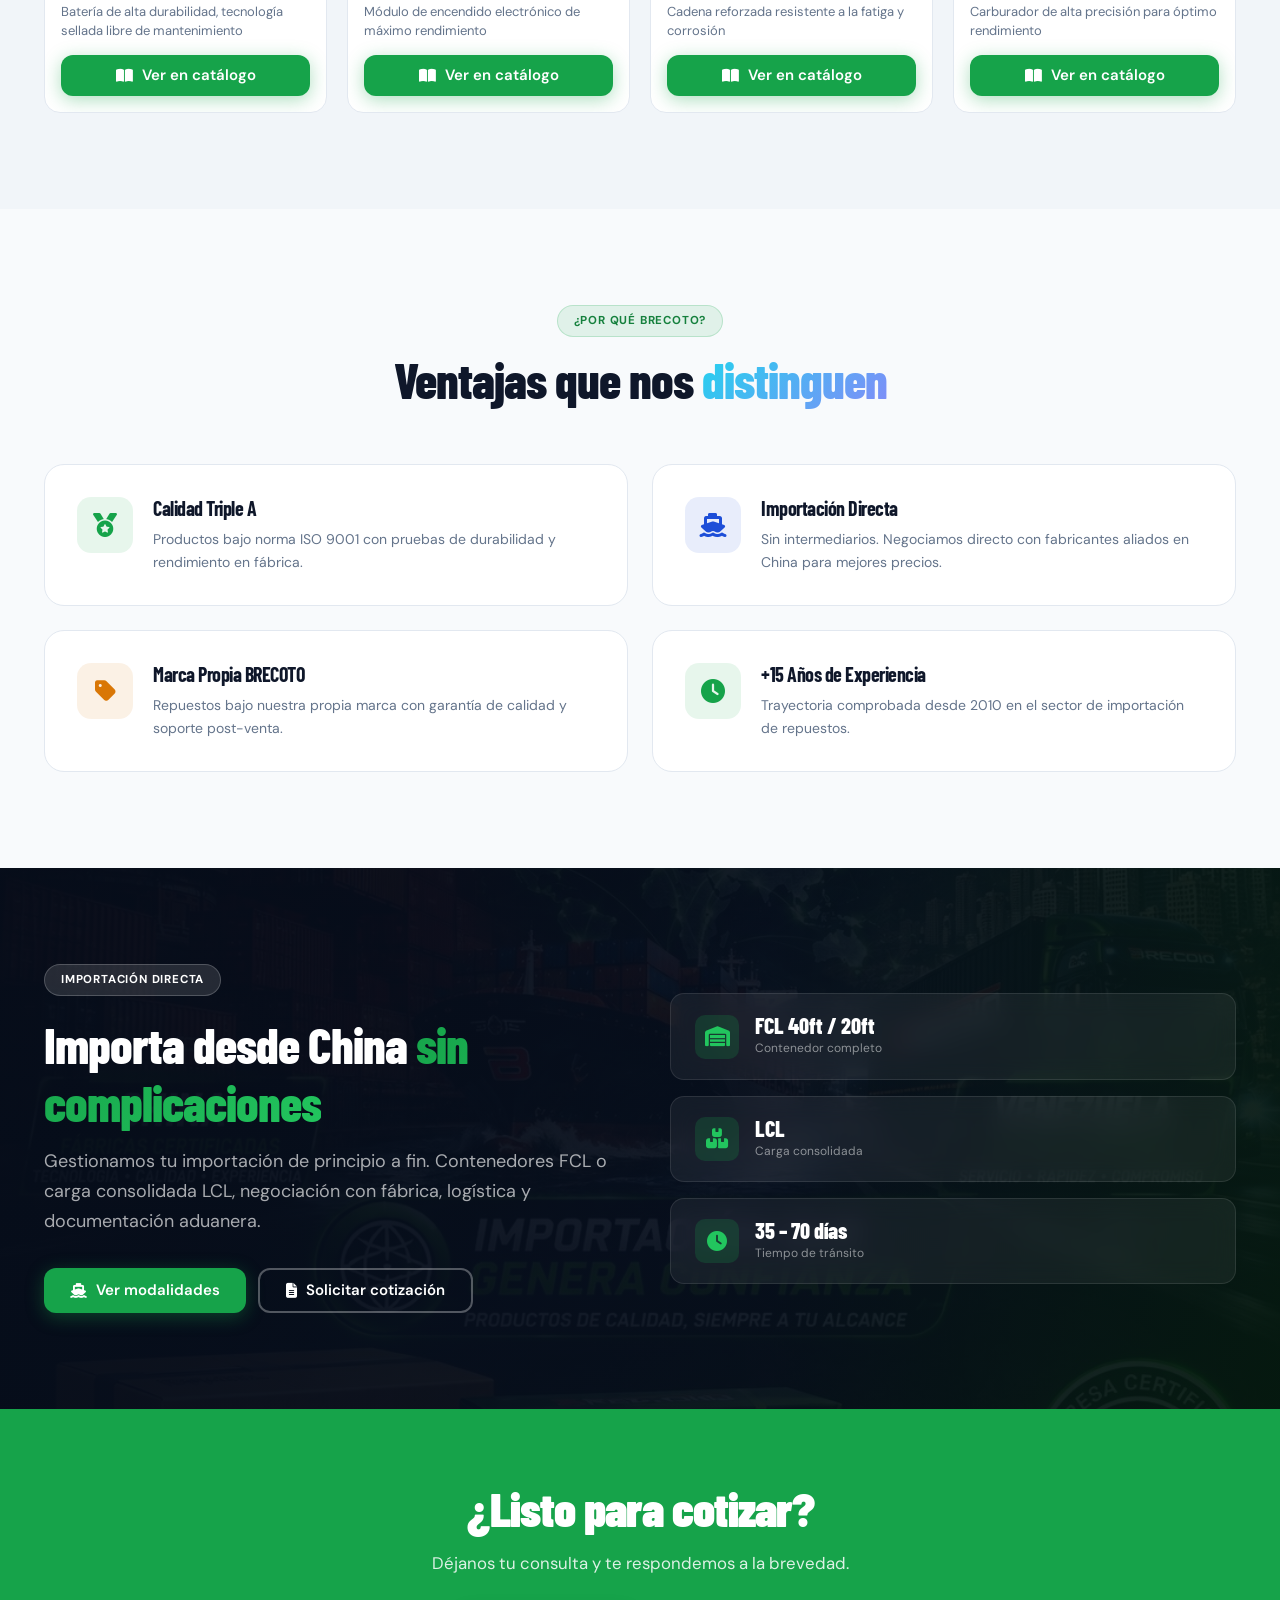
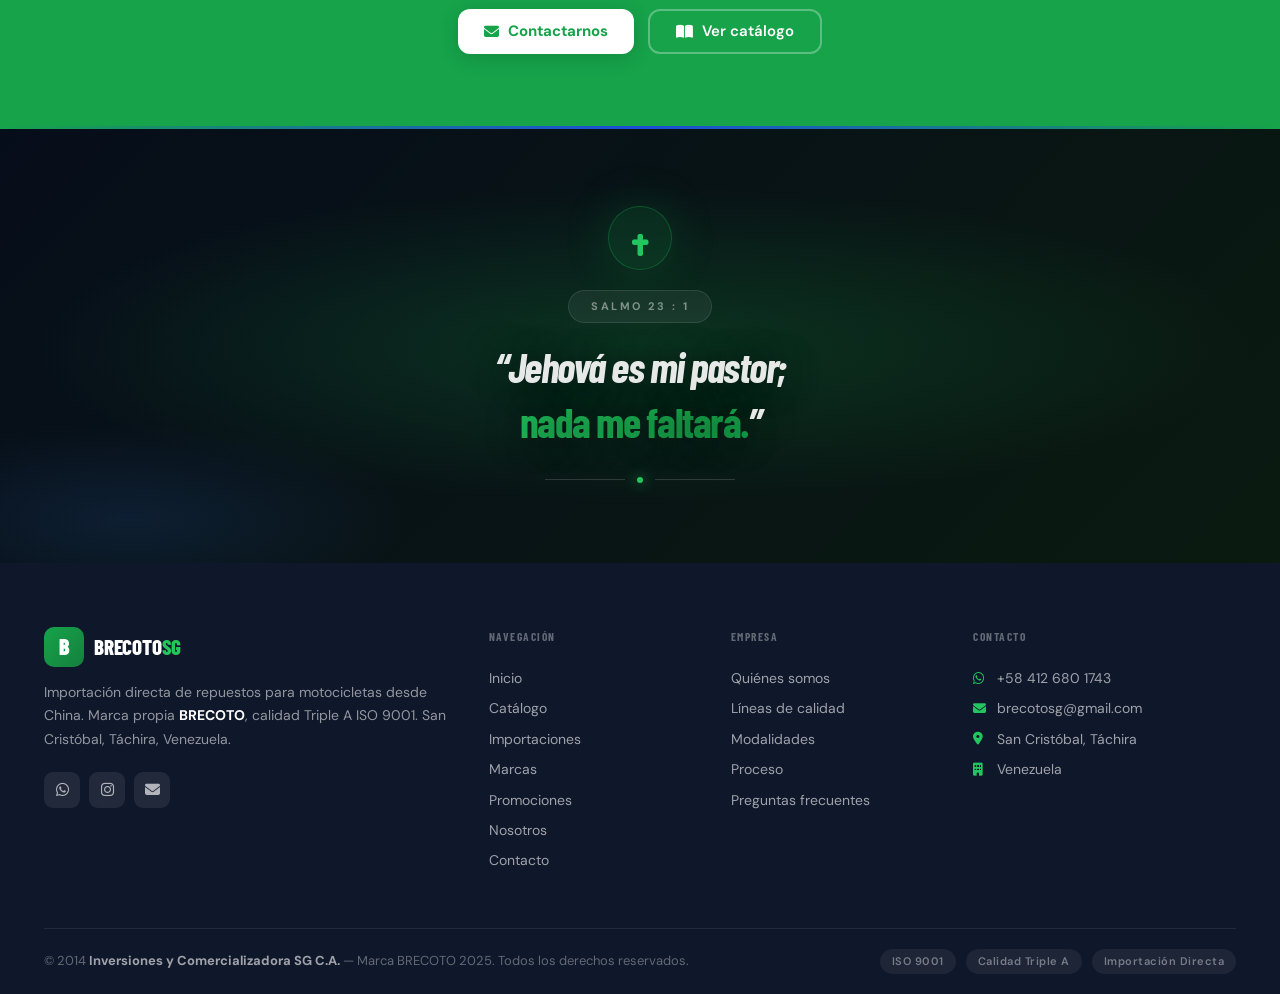
==== commit efa508fa: "Hero: reemplazar botón WhatsApp por enlace a contacto.html https://claude.ai/code/session_01VnVDGsS3" ====
--- a/index.html
+++ b/index.html
@@ -759,11 +759,11 @@
         Importación directa desde fábricas aliadas en China con +15 años de trayectoria. Marca propia BRECOTO — calidad Triple A, certificación ISO 9001.
       </p>
       <div class="hero-ctas">
-        <a href="https://wa.me/584126801743" target="_blank" rel="noopener" class="btn btn-wa">
-          <i class="fab fa-whatsapp"></i> Cotizar por WhatsApp
+        <a href="contacto.html" class="btn btn-g">
+          <i class="fas fa-envelope"></i> Cotizar ahora
         </a>
         <a href="catalogo.html" class="btn btn-b">
-          <i class="fas fa-book-open"></i> Ver Catálogo
+          <i class="fas fa-book-open"></i> Ver catálogo
         </a>
         <a href="importaciones.html" class="btn btn-out-w">
           <i class="fas fa-ship"></i> Importaciones
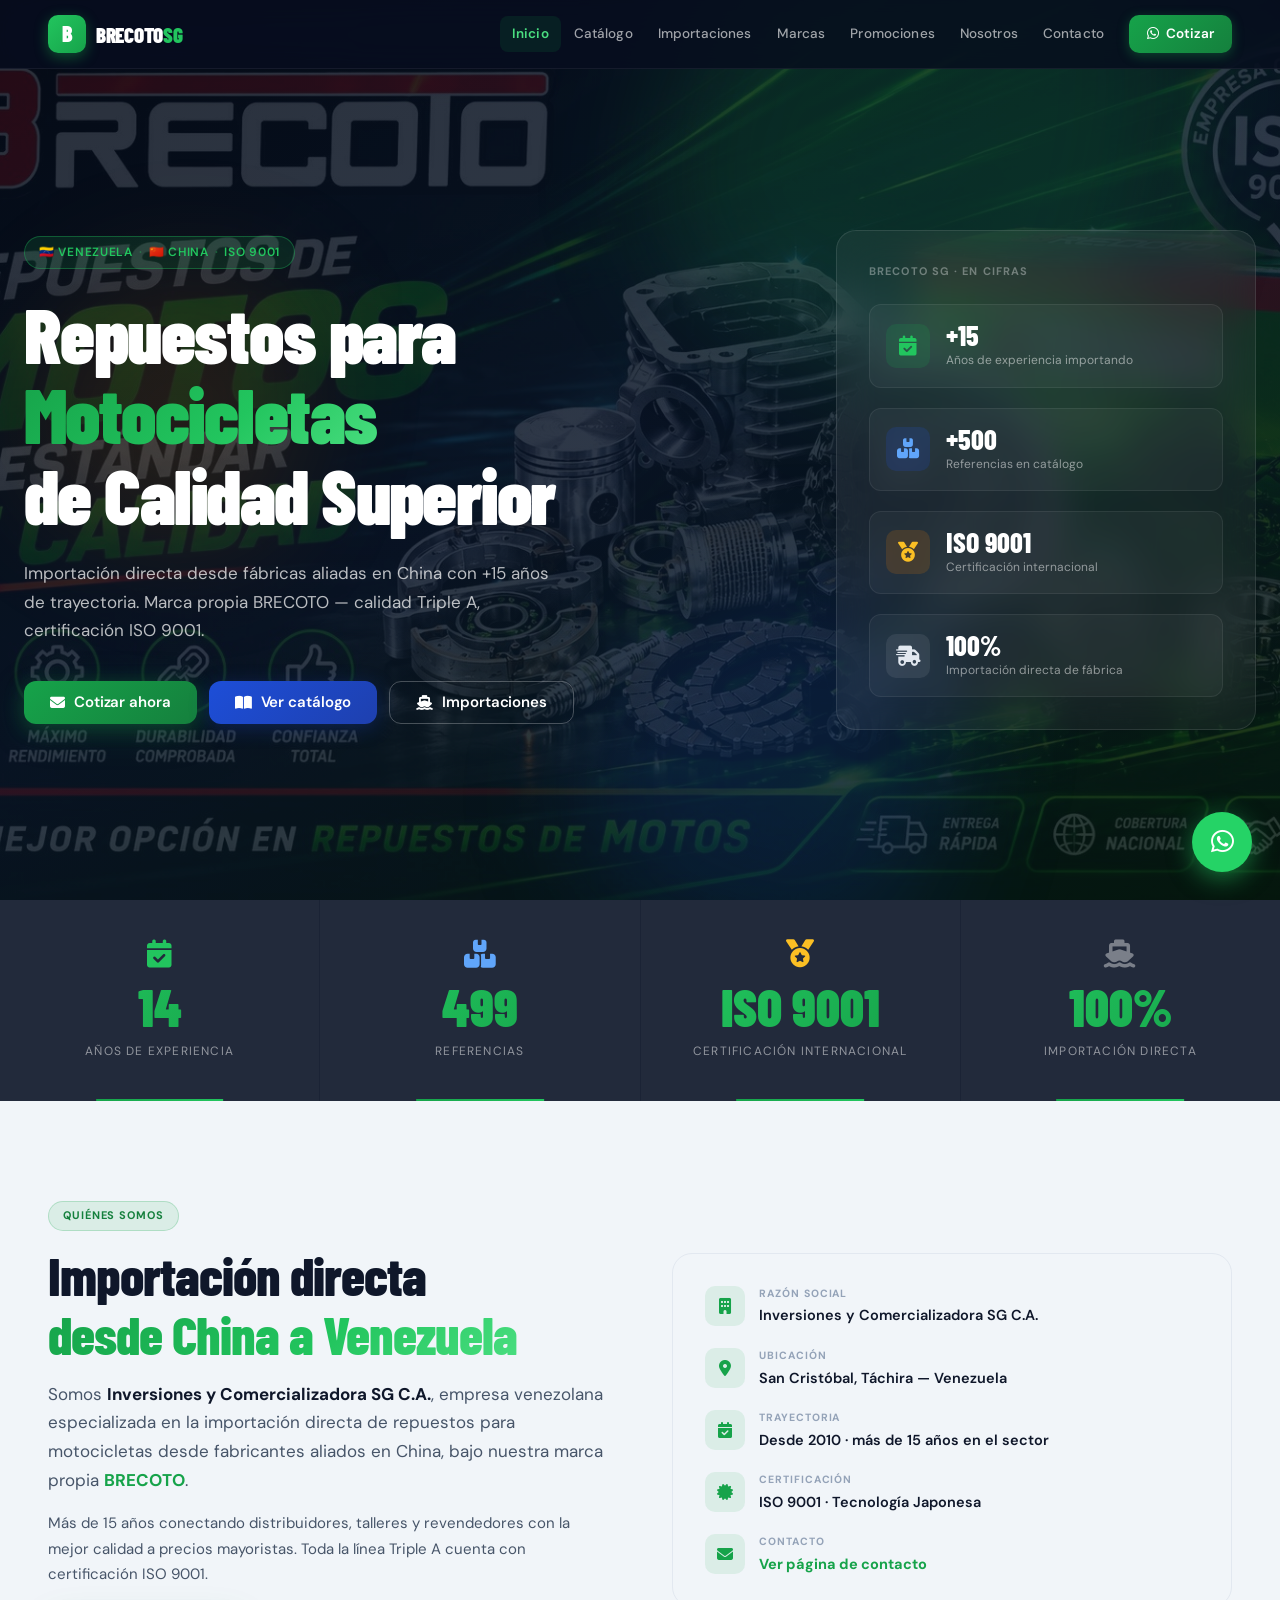
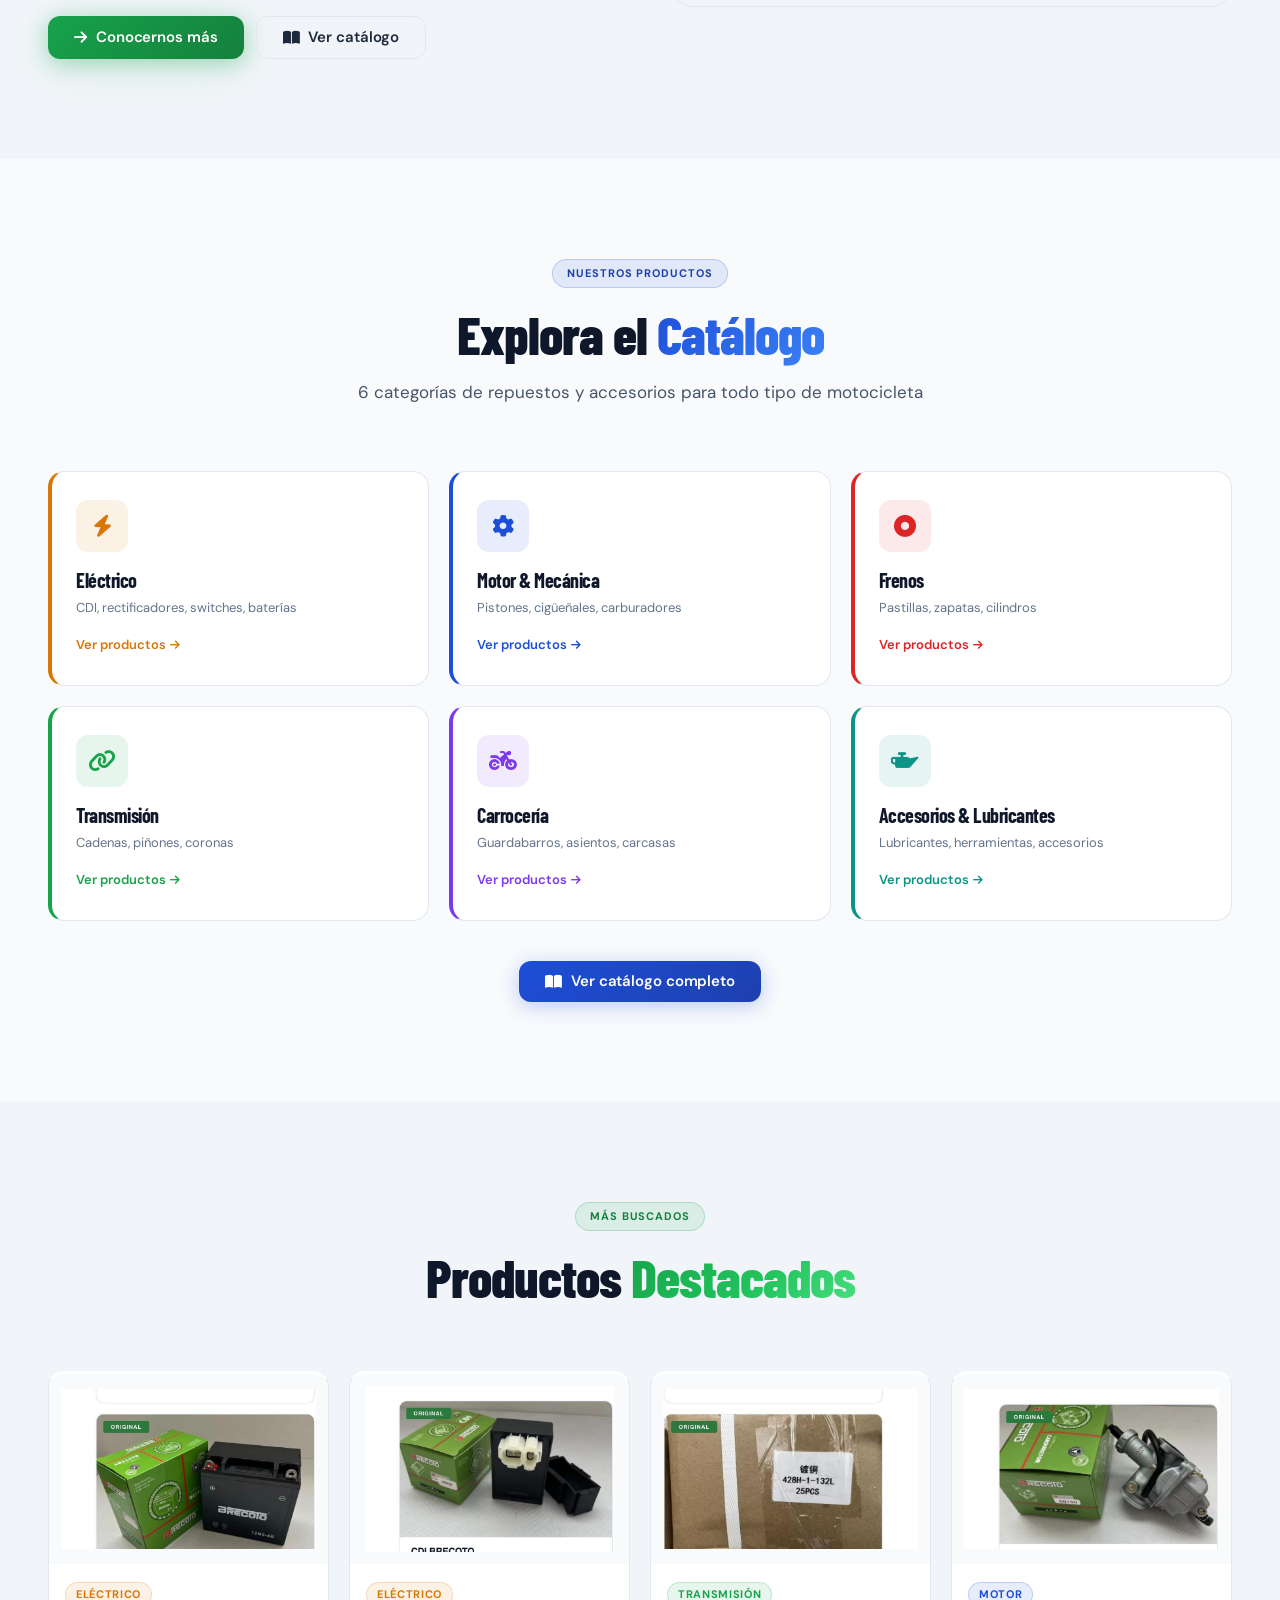
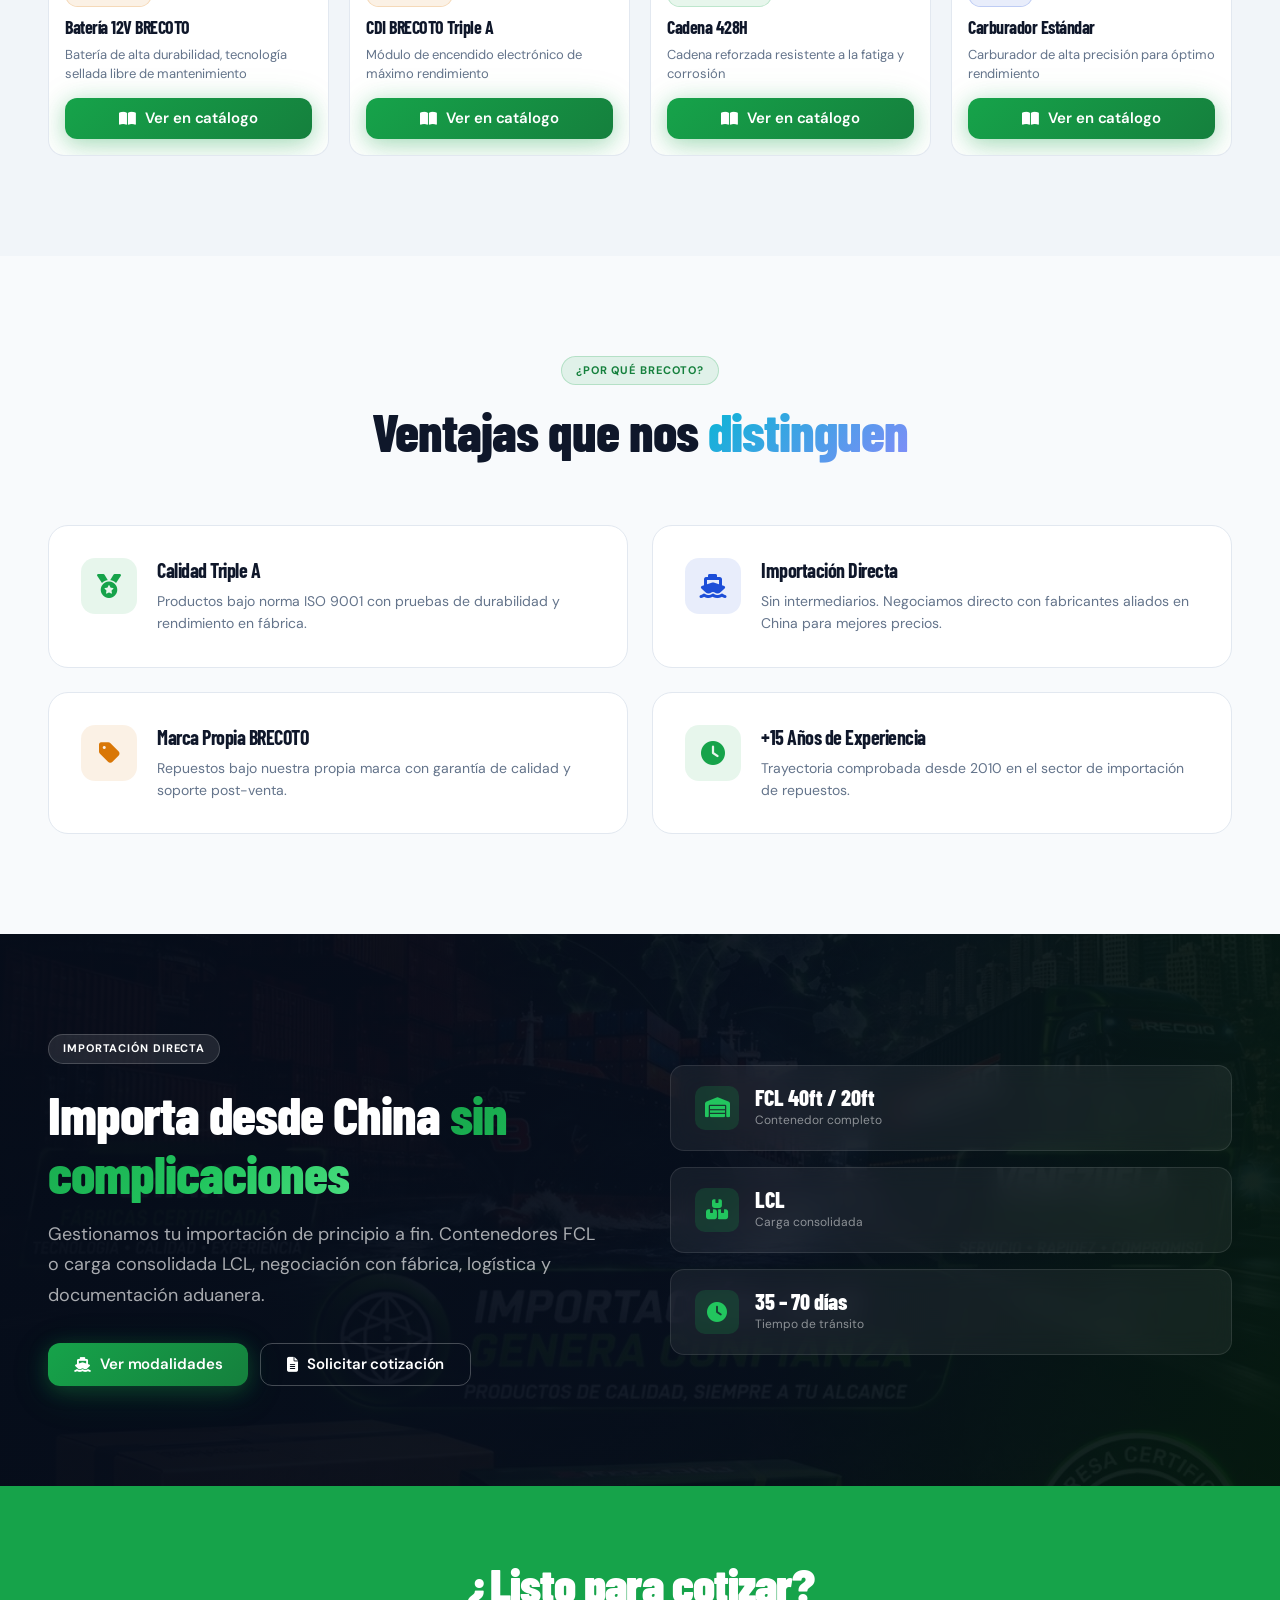
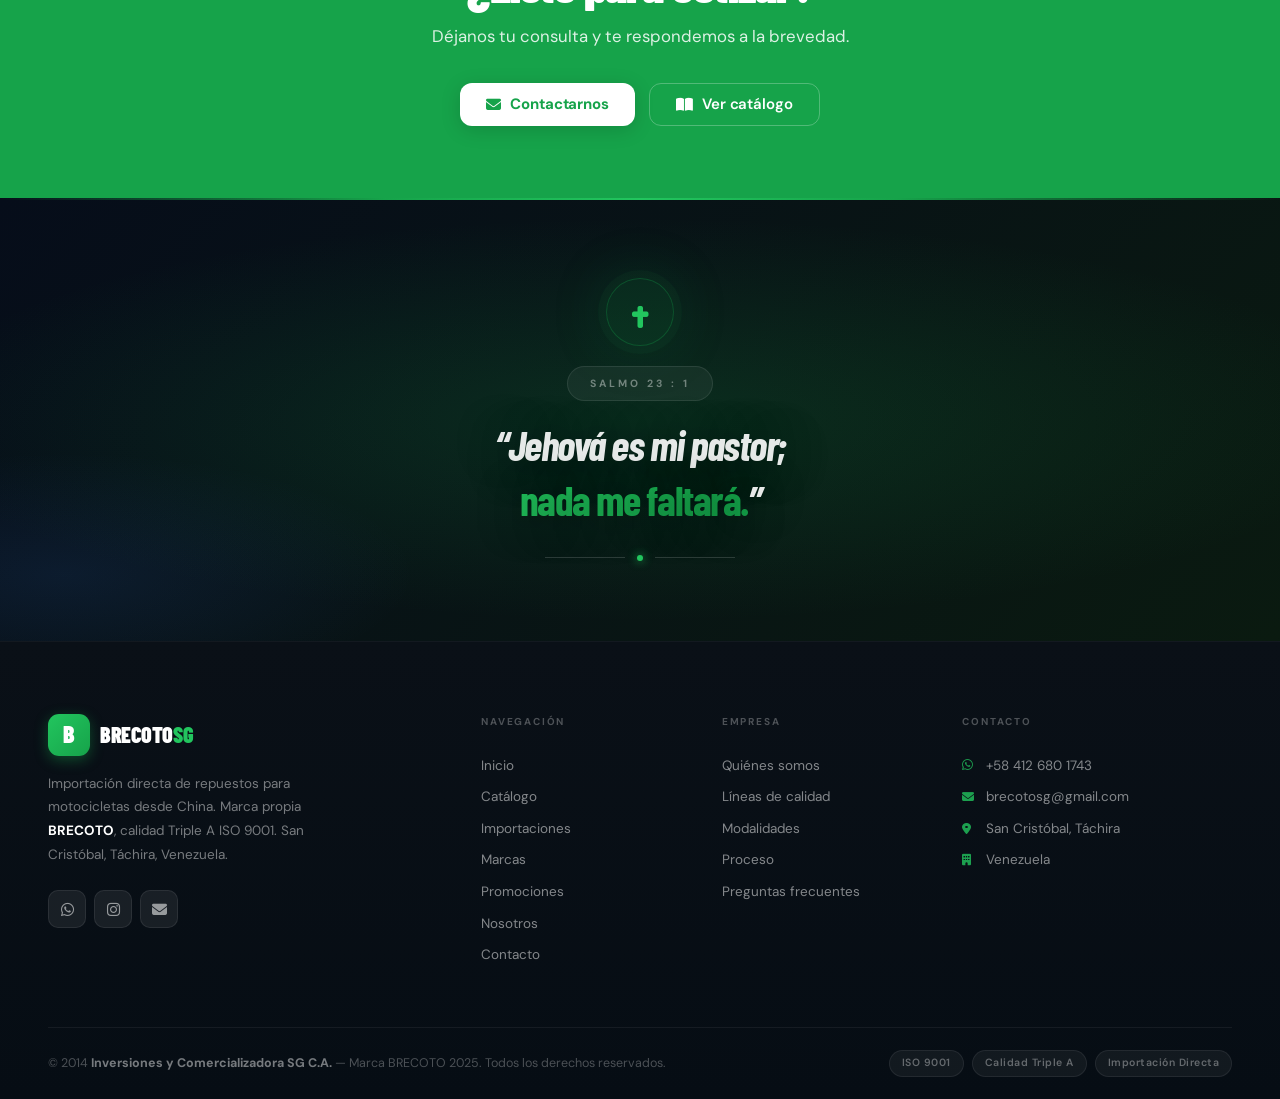
==== commit a5da6e19: "Mejoras premium de diseño: tipografía, profundidad, animaciones, consistencia https://claude.ai/code" ====
--- a/index.html
+++ b/index.html
@@ -215,13 +215,13 @@
       bottom: 0;
       left: 50%;
       transform: translateX(-50%);
-      width: 0;
+      width: 40%;
       height: 2px;
       background: linear-gradient(90deg, #16a34a, #22c55e);
       transition: width 0.4s ease;
     }
     .stat-cell:hover { background: rgba(255, 255, 255, 0.06); }
-    .stat-cell:hover::before { width: 60%; }
+    .stat-cell:hover::before { width: 80%; }
     .stat-num {
       font-family: 'Barlow Condensed', sans-serif;
       font-size: 52px;
@@ -273,6 +273,8 @@
       box-shadow: 0 16px 40px rgba(0,0,0,0.1);
       border-left-width: 6px;
     }
+    .cat-card::after{content:'';position:absolute;inset:0;border-radius:16px;background:linear-gradient(135deg,var(--cat-color,#16a34a),transparent);opacity:0;transition:opacity .3s ease;}
+    .cat-card:hover::after{opacity:.04;}
     .cat-ico-wrap {
       width: 52px;
       height: 52px;
@@ -320,12 +322,14 @@
       background: #fff;
       border-radius: 16px;
       border: 1px solid #e2e8f0;
+      border-top: 3px solid transparent;
       overflow: hidden;
-      transition: transform 0.25s ease, box-shadow 0.25s ease;
+      transition: transform 0.25s ease, box-shadow 0.25s ease, border-top-color 0.25s ease;
     }
     .prod-card:hover {
       transform: translateY(-6px);
       box-shadow: 0 20px 50px rgba(0,0,0,0.12);
+      border-top-color: var(--green);
     }
     .prod-img-wrap {
       height: 190px;
@@ -402,7 +406,22 @@
       gap: 20px;
       align-items: flex-start;
       transition: transform 0.25s, box-shadow 0.25s;
-    }
+      position: relative;
+      overflow: hidden;
+    }
+    .ben-card::before {
+      content: '';
+      position: absolute;
+      left: 0;
+      top: 0;
+      bottom: 0;
+      width: 4px;
+      background: linear-gradient(180deg, var(--green), var(--green-d));
+      transform: scaleY(0);
+      transition: transform 0.3s ease;
+      border-radius: 0 2px 2px 0;
+    }
+    .ben-card:hover::before { transform: scaleY(1); }
     .ben-card:hover {
       transform: translateY(-4px);
       box-shadow: 0 16px 40px rgba(0,0,0,0.08);
@@ -476,6 +495,11 @@
       display: flex;
       align-items: center;
       gap: 16px;
+      transition: border-color 0.25s ease, background 0.25s ease;
+    }
+    .import-mini:hover {
+      border-color: rgba(22,163,74,.4);
+      background: rgba(22,163,74,.08);
     }
     .import-mini-ico {
       width: 44px;
--- a/assets/style.css
+++ b/assets/style.css
@@ -4,199 +4,205 @@
 
 /* ── Reset ─────────────────────────────────────────────── */
 *,*::before,*::after{box-sizing:border-box;margin:0;padding:0;}
-html{scroll-behavior:smooth;}
-body{font-family:'DM Sans',sans-serif;color:#0f172a;background:#f8fafc;line-height:1.6;-webkit-font-smoothing:antialiased;}
+html{scroll-behavior:smooth;-webkit-text-size-adjust:100%;}
+body{font-family:'DM Sans',sans-serif;color:#0f172a;background:#f8fafc;line-height:1.6;-webkit-font-smoothing:antialiased;text-rendering:optimizeLegibility;}
 img{display:block;max-width:100%;height:auto;}
 a{text-decoration:none;color:inherit;}
 ul,ol{list-style:none;}
 button{font-family:inherit;cursor:pointer;border:none;background:none;}
 input,select,textarea{font-family:inherit;font-size:inherit;}
-::-webkit-scrollbar{width:6px;}
+::-webkit-scrollbar{width:5px;}
 ::-webkit-scrollbar-track{background:#f1f5f9;}
-::-webkit-scrollbar-thumb{background:#cbd5e1;border-radius:3px;}
+::-webkit-scrollbar-thumb{background:linear-gradient(180deg,var(--green),var(--green-d));border-radius:3px;}
 
 /* ── CSS Variables ──────────────────────────────────────── */
 :root{
   --green:#16a34a;--green-l:#22c55e;--green-d:#15803d;
   --green-s:rgba(22,163,74,.1);--green-t:rgba(22,163,74,.05);
-  --blue:#1d4ed8;--blue-l:#3b82f6;--blue-d:#1e40af;
-  --blue-s:rgba(29,78,216,.1);
-  --red:#dc2626;--gold:#d97706;--purple:#7c3aed;--teal:#0d9488;
+  --green-glow:rgba(22,163,74,.25);
+  --blue:#1d4ed8;--blue-l:#3b82f6;--blue-d:#1e40af;--blue-s:rgba(29,78,216,.1);
+  --red:#dc2626;--gold:#d97706;--gold-l:#f59e0b;--purple:#7c3aed;--teal:#0d9488;
   --ink:#0f172a;--ink2:#1e293b;--ink3:#475569;
   --gray:#94a3b8;--gray-l:#cbd5e1;
   --bg:#f8fafc;--bg2:#f1f5f9;--white:#fff;--border:#e2e8f0;
-  --sh1:0 1px 4px rgba(15,23,42,.07),0 4px 12px rgba(15,23,42,.05);
-  --sh2:0 4px 16px rgba(15,23,42,.10),0 8px 28px rgba(15,23,42,.07);
-  --sh3:0 12px 40px rgba(15,23,42,.14),0 4px 16px rgba(15,23,42,.08);
-  --tr:.26s ease;--radius:16px;--radius-sm:10px;--radius-lg:24px;
+  --sh0:0 1px 2px rgba(15,23,42,.06);
+  --sh1:0 1px 4px rgba(15,23,42,.06),0 4px 16px rgba(15,23,42,.07);
+  --sh2:0 4px 12px rgba(15,23,42,.08),0 12px 32px rgba(15,23,42,.08);
+  --sh3:0 8px 24px rgba(15,23,42,.12),0 24px 56px rgba(15,23,42,.10);
+  --sh-g:0 4px 20px rgba(22,163,74,.3),0 8px 40px rgba(22,163,74,.15);
+  --sh-b:0 4px 20px rgba(29,78,216,.28);
+  --tr:.22s cubic-bezier(.4,0,.2,1);
+  --radius:16px;--radius-sm:10px;--radius-lg:24px;--radius-xl:32px;
 }
 
 /* ── Typography ─────────────────────────────────────────── */
-h1,h2,h3,.h1,.h2,.h3{font-family:'Barlow Condensed',sans-serif;line-height:1.15;color:var(--ink);}
-h1,.h1{font-size:clamp(38px,6vw,70px);font-weight:800;letter-spacing:-1.5px;}
-h2,.h2{font-size:clamp(28px,4vw,50px);font-weight:800;letter-spacing:-1px;}
-h3,.h3{font-size:clamp(19px,2.5vw,28px);font-weight:700;letter-spacing:-.5px;}
-p{line-height:1.7;}
-.lead{font-size:18px;line-height:1.65;color:var(--ink3);}
-.text{font-size:15px;color:var(--ink3);}
+h1,h2,h3,.h1,.h2,.h3{font-family:'Barlow Condensed',sans-serif;line-height:1.12;color:var(--ink);}
+h1,.h1{font-size:clamp(40px,6.5vw,74px);font-weight:900;letter-spacing:-2px;line-height:1.08;}
+h2,.h2{font-size:clamp(30px,4.5vw,54px);font-weight:800;letter-spacing:-1px;line-height:1.1;color:var(--ink);}
+h3,.h3{font-size:clamp(20px,2.8vw,30px);font-weight:700;letter-spacing:-.5px;line-height:1.2;color:var(--ink);}
+h4,.h4{font-family:'DM Sans',sans-serif;font-size:17px;font-weight:700;color:var(--ink);}
+p{line-height:1.72;}
+.lead{font-size:18px;line-height:1.7;color:var(--ink3);}
+.sub{font-size:16px;line-height:1.65;color:var(--ink3);}
+.text{font-size:14.5px;color:var(--ink3);line-height:1.65;}
 .text-center{text-align:center;}
-.gtxt-g{background:linear-gradient(135deg,var(--green),var(--green-l));-webkit-background-clip:text;-webkit-text-fill-color:transparent;background-clip:text;}
-.gtxt-b{background:linear-gradient(135deg,var(--blue),var(--blue-l));-webkit-background-clip:text;-webkit-text-fill-color:transparent;background-clip:text;}
-.gtxt-cool{background:linear-gradient(135deg,#22d3ee,#818cf8);-webkit-background-clip:text;-webkit-text-fill-color:transparent;background-clip:text;}
+.gtxt-g{background:linear-gradient(135deg,#16a34a 0%,#22c55e 60%,#4ade80 100%);-webkit-background-clip:text;-webkit-text-fill-color:transparent;background-clip:text;}
+.gtxt-b{background:linear-gradient(135deg,#1d4ed8,#3b82f6);-webkit-background-clip:text;-webkit-text-fill-color:transparent;background-clip:text;}
+.gtxt-cool{background:linear-gradient(135deg,#06b6d4,#818cf8);-webkit-background-clip:text;-webkit-text-fill-color:transparent;background-clip:text;}
 .gtxt-vibrant{background:linear-gradient(135deg,#f59e0b,#ef4444);-webkit-background-clip:text;-webkit-text-fill-color:transparent;background-clip:text;}
 
 /* ── Layout ─────────────────────────────────────────────── */
-.wrap{max-width:1240px;margin:0 auto;padding:0 24px;}
-.sec{padding:96px 0;}
+.wrap{max-width:1240px;margin:0 auto;padding:0 28px;}
+.sec{padding:100px 0;}
 .sec-alt{background:var(--bg2);}
 .sec-dark{background:var(--ink2);}
-.sec-head{text-align:center;max-width:740px;margin:0 auto 56px;}
-.sec-head .h2{margin:14px 0 12px;}
-.sec-head .sub{font-size:17px;line-height:1.65;color:var(--ink3);}
-.sec-dark .sec-head .sub{color:rgba(255,255,255,.6);}
+.sec-head{text-align:center;max-width:680px;margin:0 auto 64px;}
+.sec-head .chip{margin-bottom:16px;}
+.sec-head .h2{margin:0 0 14px;}
+.sec-head .sub,.sec-head p{font-size:17px;line-height:1.7;color:var(--ink3);}
+.sec-dark .sec-head .sub,.sec-dark .sec-head p{color:rgba(255,255,255,.6);}
 
 /* ── Chips ──────────────────────────────────────────────── */
-.chip{display:inline-flex;align-items:center;gap:7px;padding:6px 16px;border-radius:100px;font-size:11.5px;font-weight:700;letter-spacing:.8px;text-transform:uppercase;}
-.chip-g{background:var(--green-s);color:var(--green-d);border:1px solid rgba(22,163,74,.2);}
-.chip-b{background:var(--blue-s);color:var(--blue-d);border:1px solid rgba(29,78,216,.18);}
-.chip-w{background:rgba(255,255,255,.12);color:#fff;border:1px solid rgba(255,255,255,.2);}
-.chip-gold{background:rgba(217,119,6,.12);color:#b45309;border:1px solid rgba(217,119,6,.2);}
-.chip-p{background:rgba(124,58,237,.1);color:var(--purple);border:1px solid rgba(124,58,237,.2);}
+.chip{display:inline-flex;align-items:center;gap:6px;padding:5px 14px;border-radius:100px;font-size:11px;font-weight:700;letter-spacing:.9px;text-transform:uppercase;transition:var(--tr);}
+.chip-g{background:var(--green-s);color:var(--green-d);border:1px solid rgba(22,163,74,.22);}
+.chip-b{background:var(--blue-s);color:var(--blue-d);border:1px solid rgba(29,78,216,.2);}
+.chip-w{background:rgba(255,255,255,.1);color:#fff;border:1px solid rgba(255,255,255,.18);}
+.chip-gold{background:rgba(217,119,6,.1);color:#92400e;border:1px solid rgba(217,119,6,.2);}
+.chip-p{background:rgba(124,58,237,.08);color:var(--purple);border:1px solid rgba(124,58,237,.18);}
 
 /* ── Buttons ─────────────────────────────────────────────── */
-.btn{display:inline-flex;align-items:center;justify-content:center;gap:9px;padding:13px 26px;border-radius:12px;font-size:15px;font-weight:600;transition:var(--tr);white-space:nowrap;line-height:1;cursor:pointer;}
-.btn-g{background:var(--green);color:#fff;box-shadow:0 4px 18px rgba(22,163,74,.35);}
-.btn-g:hover{background:var(--green-d);transform:translateY(-2px);box-shadow:0 8px 26px rgba(22,163,74,.45);}
-.btn-b{background:var(--blue);color:#fff;box-shadow:0 4px 18px rgba(29,78,216,.28);}
-.btn-b:hover{background:var(--blue-d);transform:translateY(-2px);}
-.btn-wa{background:#25D366;color:#fff;box-shadow:0 4px 18px rgba(37,211,102,.35);}
-.btn-wa:hover{background:#20ba59;transform:translateY(-2px);}
-.btn-out{background:transparent;color:var(--ink);border:2px solid var(--border);}
-.btn-out:hover{border-color:var(--green);color:var(--green);background:var(--green-t);}
-.btn-out-w{background:transparent;color:#fff;border:2px solid rgba(255,255,255,.3);}
-.btn-out-w:hover{border-color:#fff;background:rgba(255,255,255,.08);}
+.btn{display:inline-flex;align-items:center;justify-content:center;gap:9px;padding:13px 26px;border-radius:12px;font-size:15px;font-weight:600;transition:var(--tr);white-space:nowrap;line-height:1;cursor:pointer;letter-spacing:-.1px;}
+.btn-g{background:linear-gradient(135deg,#16a34a,#15803d);color:#fff;box-shadow:var(--sh-g);}
+.btn-g:hover{background:linear-gradient(135deg,#15803d,#14532d);transform:translateY(-2px);box-shadow:0 8px 32px rgba(22,163,74,.4),0 4px 12px rgba(22,163,74,.2);}
+.btn-b{background:linear-gradient(135deg,#1d4ed8,#1e40af);color:#fff;box-shadow:var(--sh-b);}
+.btn-b:hover{background:linear-gradient(135deg,#1e40af,#1e3a8a);transform:translateY(-2px);}
+.btn-wa{background:linear-gradient(135deg,#25D366,#20ba59);color:#fff;box-shadow:0 4px 20px rgba(37,211,102,.35);}
+.btn-wa:hover{background:linear-gradient(135deg,#20ba59,#16a34a);transform:translateY(-2px);box-shadow:0 8px 32px rgba(37,211,102,.45);}
+.btn-out{background:transparent;color:var(--ink2);border:1.5px solid var(--border);}
+.btn-out:hover{border-color:var(--green);color:var(--green);background:var(--green-t);transform:translateY(-1px);}
+.btn-out-w{background:transparent;color:#fff;border:1.5px solid rgba(255,255,255,.25);}
+.btn-out-w:hover{border-color:rgba(255,255,255,.7);background:rgba(255,255,255,.08);transform:translateY(-1px);}
 .btn-sm{padding:9px 18px;font-size:13.5px;border-radius:10px;}
-.btn-lg{padding:16px 34px;font-size:16px;border-radius:14px;}
+.btn-lg{padding:16px 36px;font-size:16px;border-radius:14px;letter-spacing:-.2px;}
 
 /* ── Cards ──────────────────────────────────────────────── */
 .card{background:var(--white);border:1px solid var(--border);border-radius:var(--radius);padding:28px;box-shadow:var(--sh1);transition:var(--tr);}
-.card:hover{box-shadow:var(--sh3);transform:translateY(-3px);}
+.card:hover{box-shadow:var(--sh3);transform:translateY(-4px);border-color:rgba(22,163,74,.2);}
 
 /* ── Reveal animations ───────────────────────────────────── */
-.fi{opacity:0;transform:translateY(28px);transition:.7s cubic-bezier(.4,0,.2,1);}
+.fi{opacity:0;transform:translateY(32px);transition:.65s cubic-bezier(.22,.68,0,1.2);}
 .fi.in{opacity:1;transform:none;}
-.sl{opacity:0;transform:translateX(-28px);transition:.7s cubic-bezier(.4,0,.2,1);}
+.sl{opacity:0;transform:translateX(-32px);transition:.65s cubic-bezier(.22,.68,0,1.2);}
 .sl.in{opacity:1;transform:none;}
-.sr{opacity:0;transform:translateX(28px);transition:.7s cubic-bezier(.4,0,.2,1);}
+.sr{opacity:0;transform:translateX(32px);transition:.65s cubic-bezier(.22,.68,0,1.2);}
 .sr.in{opacity:1;transform:none;}
-.d1{transition-delay:.08s;}.d2{transition-delay:.16s;}.d3{transition-delay:.24s;}
-.d4{transition-delay:.32s;}.d5{transition-delay:.40s;}.d6{transition-delay:.48s;}
+.d1{transition-delay:.1s;}.d2{transition-delay:.2s;}.d3{transition-delay:.3s;}
+.d4{transition-delay:.4s;}.d5{transition-delay:.5s;}.d6{transition-delay:.6s;}
 
 /* ══════════════════════════════════════════════════════════
    NAVBAR
    ══════════════════════════════════════════════════════════ */
 #nav{
   position:fixed;top:0;left:0;right:0;z-index:999;
-  background:rgba(10,18,38,.92);
-  backdrop-filter:blur(18px);-webkit-backdrop-filter:blur(18px);
-  border-bottom:1px solid rgba(255,255,255,.07);
-  transition:var(--tr);
-}
-#nav.scrolled{background:rgba(10,18,38,.98);box-shadow:0 4px 24px rgba(0,0,0,.28);}
-.nav-wrap{max-width:1240px;margin:0 auto;padding:0 24px;height:66px;display:flex;align-items:center;gap:24px;}
+  background:rgba(8,14,30,.85);
+  backdrop-filter:blur(24px) saturate(180%);-webkit-backdrop-filter:blur(24px) saturate(180%);
+  border-bottom:1px solid rgba(255,255,255,.06);
+  transition:background .3s ease,box-shadow .3s ease;
+}
+#nav.scrolled{background:rgba(8,14,30,.97);box-shadow:0 4px 32px rgba(0,0,0,.3);}
+.nav-wrap{max-width:1240px;margin:0 auto;padding:0 28px;height:68px;display:flex;align-items:center;gap:20px;}
 .brand{display:flex;align-items:center;gap:10px;flex-shrink:0;}
-.brand-ico{width:36px;height:36px;border-radius:9px;background:linear-gradient(135deg,var(--green),var(--green-d));color:#fff;font-family:'Barlow Condensed',sans-serif;font-size:20px;font-weight:900;display:flex;align-items:center;justify-content:center;box-shadow:0 4px 12px rgba(22,163,74,.38);flex-shrink:0;}
-.brand-txt{font-family:'Barlow Condensed',sans-serif;font-size:20px;font-weight:800;color:#fff;letter-spacing:-.2px;line-height:1;}
-.brand-txt em{color:var(--green-l);font-style:normal;}
-.nav-links{display:flex;align-items:center;gap:2px;margin-left:auto;}
-.nl{color:rgba(255,255,255,.68);font-size:14px;font-weight:500;padding:7px 11px;border-radius:8px;transition:var(--tr);white-space:nowrap;}
-.nl:hover{color:#fff;background:rgba(255,255,255,.07);}
-.nl.act{color:var(--green-l)!important;background:rgba(22,163,74,.1);}
-.nav-cta{background:var(--green);color:#fff!important;padding:8px 16px;border-radius:10px;font-size:14px;font-weight:600;display:flex;align-items:center;gap:7px;transition:var(--tr);margin-left:8px;white-space:nowrap;}
-.nav-cta:hover{background:var(--green-d);transform:translateY(-1px);}
-.burger{display:none;flex-direction:column;gap:5px;padding:6px;border-radius:8px;margin-left:auto;}
-.burger span{display:block;width:22px;height:2px;background:#fff;border-radius:2px;transition:var(--tr);}
+.brand-ico{width:38px;height:38px;border-radius:10px;background:linear-gradient(135deg,#22c55e,#16a34a);color:#fff;font-family:'Barlow Condensed',sans-serif;font-size:22px;font-weight:900;display:flex;align-items:center;justify-content:center;box-shadow:0 4px 14px rgba(22,163,74,.45);flex-shrink:0;letter-spacing:-1px;}
+.brand-txt{font-family:'Barlow Condensed',sans-serif;font-size:21px;font-weight:900;color:#fff;letter-spacing:-.3px;line-height:1;}
+.brand-txt em{color:#22c55e;font-style:normal;}
+.nav-links{display:flex;align-items:center;gap:1px;margin-left:auto;}
+.nl{color:rgba(255,255,255,.62);font-size:13.5px;font-weight:500;padding:7px 12px;border-radius:8px;transition:var(--tr);white-space:nowrap;letter-spacing:.01em;}
+.nl:hover{color:#fff;background:rgba(255,255,255,.08);}
+.nl.act{color:#4ade80!important;background:rgba(22,163,74,.12);font-weight:600;}
+.nav-cta{background:linear-gradient(135deg,#16a34a,#15803d);color:#fff!important;padding:8px 18px;border-radius:10px;font-size:13.5px;font-weight:600;display:flex;align-items:center;gap:7px;transition:var(--tr);margin-left:12px;white-space:nowrap;box-shadow:0 3px 12px rgba(22,163,74,.35);}
+.nav-cta:hover{background:linear-gradient(135deg,#15803d,#14532d);transform:translateY(-1px);box-shadow:0 6px 20px rgba(22,163,74,.45);}
+.burger{display:none;flex-direction:column;gap:5px;padding:7px;border-radius:8px;margin-left:auto;}
+.burger span{display:block;width:22px;height:2px;background:rgba(255,255,255,.85);border-radius:2px;transition:var(--tr);}
 .burger.open span:nth-child(1){transform:translateY(7px) rotate(45deg);}
-.burger.open span:nth-child(2){opacity:0;transform:scale(0);}
+.burger.open span:nth-child(2){opacity:0;transform:scaleX(0);}
 .burger.open span:nth-child(3){transform:translateY(-7px) rotate(-45deg);}
-.mob-menu{display:none;background:rgba(10,18,38,.98);border-top:1px solid rgba(255,255,255,.07);padding:12px 20px 20px;flex-direction:column;gap:2px;}
+.mob-menu{display:none;background:rgba(8,14,30,.98);border-top:1px solid rgba(255,255,255,.06);padding:14px 20px 24px;flex-direction:column;gap:2px;}
 .mob-menu.open{display:flex;}
-.mob-menu .nl{font-size:15px;padding:11px 14px;color:rgba(255,255,255,.75);}
-.mob-menu .nav-cta{margin:10px 0 0;justify-content:center;padding:12px;}
+.mob-menu .nl{font-size:15px;padding:12px 14px;color:rgba(255,255,255,.72);}
+.mob-menu .nav-cta{margin:12px 0 0;justify-content:center;padding:13px;}
 
 /* ══════════════════════════════════════════════════════════
    PAGE HERO (sub-pages)
    ══════════════════════════════════════════════════════════ */
-.page-hero{padding:140px 0 80px;background:linear-gradient(155deg,#060d1a 0%,#0a1628 45%,#061a10 100%);position:relative;overflow:hidden;}
-.page-hero::before{content:'';position:absolute;inset:0;background:radial-gradient(ellipse 70% 60% at 20% 55%,rgba(22,163,74,.14) 0%,transparent 60%),radial-gradient(ellipse 50% 50% at 85% 25%,rgba(29,78,216,.09) 0%,transparent 60%);pointer-events:none;}
-.page-hero::after{content:'';position:absolute;top:0;left:0;right:0;height:3px;background:linear-gradient(90deg,var(--green),var(--blue),var(--green));}
-.ph-inner{position:relative;z-index:1;max-width:1240px;margin:0 auto;padding:0 24px;}
-.ph-inner .chip{margin-bottom:18px;}
-.ph-inner h1{color:#fff;margin:0 0 16px;}
-.ph-inner .lead{color:rgba(255,255,255,.68);max-width:640px;}
-.ph-btns{display:flex;gap:14px;flex-wrap:wrap;margin-top:28px;}
+.page-hero{padding:148px 0 88px;background:linear-gradient(150deg,#050c17 0%,#0a1628 45%,#051a0e 100%);position:relative;overflow:hidden;}
+.page-hero::before{content:'';position:absolute;inset:0;background:radial-gradient(ellipse 80% 70% at 15% 55%,rgba(22,163,74,.16) 0%,transparent 55%),radial-gradient(ellipse 60% 60% at 85% 20%,rgba(29,78,216,.1) 0%,transparent 55%);pointer-events:none;}
+.page-hero::after{content:'';position:absolute;top:0;left:0;right:0;height:3px;background:linear-gradient(90deg,transparent 0%,#16a34a 30%,#22c55e 50%,#16a34a 70%,transparent 100%);}
+.ph-inner{position:relative;z-index:1;max-width:1240px;margin:0 auto;padding:0 28px;}
+.ph-inner .chip{margin-bottom:20px;}
+.ph-inner h1{color:#fff;margin:0 0 18px;text-shadow:0 4px 24px rgba(0,0,0,.4);}
+.ph-inner .lead{color:rgba(255,255,255,.65);max-width:600px;}
+.ph-btns{display:flex;gap:14px;flex-wrap:wrap;margin-top:32px;}
 
 /* ══════════════════════════════════════════════════════════
    FOOTER
    ══════════════════════════════════════════════════════════ */
-footer{background:var(--ink);padding:64px 0 0;}
-.ft-grid{display:grid;grid-template-columns:2fr 1fr 1fr 1.3fr;gap:40px;padding-bottom:52px;border-bottom:1px solid rgba(255,255,255,.08);}
-.ft-brand-row{display:flex;align-items:center;gap:10px;margin-bottom:14px;}
-.ft-brand-ico{width:40px;height:40px;border-radius:10px;background:linear-gradient(135deg,var(--green),var(--green-d));color:#fff;font-family:'Barlow Condensed',sans-serif;font-size:22px;font-weight:900;display:flex;align-items:center;justify-content:center;}
-.ft-brand-name{font-family:'Barlow Condensed',sans-serif;font-size:21px;font-weight:800;color:#fff;letter-spacing:-.2px;}
-.ft-brand-name span{color:var(--green-l);}
-.ft-desc{font-size:14px;line-height:1.7;color:rgba(255,255,255,.55);margin-bottom:20px;}
-.ft-soc{display:flex;gap:9px;}
-.ft-si{width:36px;height:36px;border-radius:9px;background:rgba(255,255,255,.08);color:rgba(255,255,255,.65);font-size:15px;display:flex;align-items:center;justify-content:center;transition:var(--tr);}
-.ft-si:hover{background:var(--green);color:#fff;transform:translateY(-2px);}
-.ft-col-title{font-family:'Barlow Condensed',sans-serif;font-size:11.5px;font-weight:700;letter-spacing:1.5px;text-transform:uppercase;color:rgba(255,255,255,.35);margin-bottom:18px;}
-.ft-link{display:flex;align-items:center;gap:8px;font-size:14px;color:rgba(255,255,255,.6);padding:4px 0;transition:var(--tr);}
-.ft-link:hover{color:var(--green-l);}
-.ft-link i{font-size:13px;color:var(--green-l);flex-shrink:0;width:16px;}
-.ft-bottom{padding:20px 0;display:flex;align-items:center;justify-content:space-between;gap:16px;font-size:13px;color:rgba(255,255,255,.35);flex-wrap:wrap;}
-.ft-bottom strong{color:rgba(255,255,255,.6);}
-.ft-certs{display:flex;gap:10px;flex-wrap:wrap;}
-.ft-cert{background:rgba(255,255,255,.06);padding:4px 12px;border-radius:100px;font-size:11px;font-weight:600;letter-spacing:.5px;color:rgba(255,255,255,.4);}
-.ft-cert-badge{background:rgba(255,255,255,.06);padding:4px 12px;border-radius:100px;font-size:11px;font-weight:600;letter-spacing:.5px;color:rgba(255,255,255,.4);}
-.ft-soc a{width:36px;height:36px;border-radius:9px;background:rgba(255,255,255,.08);color:rgba(255,255,255,.65);font-size:15px;display:flex;align-items:center;justify-content:center;transition:var(--tr);}
-.ft-soc a:hover{background:var(--green);color:#fff;transform:translateY(-2px);}
-.footer{background:var(--ink);padding:64px 0 0;}
+footer,.footer{background:linear-gradient(180deg,#0a1017 0%,#060d14 100%);padding:72px 0 0;border-top:1px solid rgba(255,255,255,.05);}
+.ft-grid{display:grid;grid-template-columns:2fr 1fr 1fr 1.4fr;gap:48px;padding-bottom:56px;border-bottom:1px solid rgba(255,255,255,.06);}
+.ft-brand-row{display:flex;align-items:center;gap:10px;margin-bottom:16px;}
+.ft-brand-ico{width:42px;height:42px;border-radius:11px;background:linear-gradient(135deg,#22c55e,#16a34a);color:#fff;font-family:'Barlow Condensed',sans-serif;font-size:24px;font-weight:900;display:flex;align-items:center;justify-content:center;box-shadow:0 4px 14px rgba(22,163,74,.4);}
+.ft-brand-name{font-family:'Barlow Condensed',sans-serif;font-size:22px;font-weight:900;color:#fff;letter-spacing:-.3px;}
+.ft-brand-name span{color:#22c55e;}
+.ft-desc{font-size:13.5px;line-height:1.75;color:rgba(255,255,255,.45);margin-bottom:24px;max-width:280px;}
+.ft-soc{display:flex;gap:8px;}
+.ft-si{width:38px;height:38px;border-radius:10px;background:rgba(255,255,255,.07);border:1px solid rgba(255,255,255,.08);color:rgba(255,255,255,.55);font-size:15px;display:flex;align-items:center;justify-content:center;transition:var(--tr);}
+.ft-si:hover{background:var(--green);border-color:var(--green);color:#fff;transform:translateY(-2px);box-shadow:var(--sh-g);}
+.ft-col-title{font-size:10px;font-weight:700;letter-spacing:1.8px;text-transform:uppercase;color:rgba(255,255,255,.28);margin-bottom:20px;}
+.ft-link{display:flex;align-items:center;gap:8px;font-size:13.5px;color:rgba(255,255,255,.5);padding:5px 0;transition:var(--tr);}
+.ft-link:hover{color:var(--green-l);padding-left:4px;}
+.ft-link i{font-size:12px;color:var(--green-l);flex-shrink:0;width:16px;opacity:.8;}
+.ft-bottom{padding:22px 0;display:flex;align-items:center;justify-content:space-between;gap:16px;font-size:12.5px;color:rgba(255,255,255,.28);flex-wrap:wrap;}
+.ft-bottom strong{color:rgba(255,255,255,.45);}
+.ft-certs{display:flex;gap:8px;flex-wrap:wrap;}
+.ft-cert,.ft-cert-badge{background:rgba(255,255,255,.05);border:1px solid rgba(255,255,255,.07);padding:4px 12px;border-radius:100px;font-size:10.5px;font-weight:600;letter-spacing:.5px;color:rgba(255,255,255,.35);}
+.ft-soc a{width:38px;height:38px;border-radius:10px;background:rgba(255,255,255,.07);border:1px solid rgba(255,255,255,.08);color:rgba(255,255,255,.55);font-size:15px;display:flex;align-items:center;justify-content:center;transition:var(--tr);}
+.ft-soc a:hover{background:var(--green);border-color:var(--green);color:#fff;transform:translateY(-2px);}
 
 /* ══════════════════════════════════════════════════════════
    WHATSAPP FAB
    ══════════════════════════════════════════════════════════ */
-#wa-fab{position:fixed;bottom:28px;right:28px;z-index:900;width:56px;height:56px;border-radius:50%;background:#25D366;color:#fff;font-size:24px;display:flex;align-items:center;justify-content:center;box-shadow:0 6px 28px rgba(37,211,102,.48);transition:var(--tr);}
-#wa-fab:hover{transform:scale(1.1);box-shadow:0 10px 36px rgba(37,211,102,.6);}
+#wa-fab{position:fixed;bottom:28px;right:28px;z-index:900;width:58px;height:58px;border-radius:50%;background:linear-gradient(135deg,#25D366,#20ba59);color:#fff;font-size:26px;display:flex;align-items:center;justify-content:center;box-shadow:0 6px 28px rgba(37,211,102,.5),0 0 0 0 rgba(37,211,102,.4);transition:transform .2s ease,box-shadow .2s ease;animation:waPulse 2.5s ease-in-out infinite;}
+#wa-fab:hover{transform:scale(1.1);box-shadow:0 12px 40px rgba(37,211,102,.65),0 0 0 0 rgba(37,211,102,0)!important;animation:none;}
+@keyframes waPulse{0%,100%{box-shadow:0 6px 28px rgba(37,211,102,.5),0 0 0 0 rgba(37,211,102,.4);}50%{box-shadow:0 6px 28px rgba(37,211,102,.5),0 0 0 12px rgba(37,211,102,0);}}
 
 /* ══════════════════════════════════════════════════════════
    BIBLE VERSE SECTION
    ══════════════════════════════════════════════════════════ */
-#versiculo{position:relative;overflow:hidden;background:linear-gradient(160deg,#050d18 0%,#0a1628 40%,#071a10 100%);padding:120px 0 110px;}
-#versiculo::before{content:'';position:absolute;inset:0;pointer-events:none;background:radial-gradient(ellipse 80% 60% at 50% 50%,rgba(22,163,74,.22) 0%,transparent 60%),radial-gradient(ellipse 40% 40% at 10% 90%,rgba(59,130,246,.12) 0%,transparent 55%);}
-#versiculo::after{content:'';position:absolute;top:0;left:0;right:0;height:3px;background:linear-gradient(90deg,var(--green),var(--blue),var(--green));}
-.vs-inner{position:relative;z-index:1;text-align:center;max-width:860px;margin:0 auto;padding:0 24px;display:flex;flex-direction:column;align-items:center;}
-.vs-cross{display:inline-flex;align-items:center;justify-content:center;width:64px;height:64px;border-radius:50%;background:rgba(22,163,74,.15);border:1.5px solid rgba(22,163,74,.35);margin-bottom:28px;box-shadow:0 0 48px rgba(22,163,74,.2);}
+#versiculo{position:relative;overflow:hidden;background:linear-gradient(160deg,#040c16 0%,#091422 45%,#061810 100%);padding:120px 0 108px;}
+#versiculo::before{content:'';position:absolute;inset:0;pointer-events:none;background:radial-gradient(ellipse 90% 70% at 50% 50%,rgba(22,163,74,.18) 0%,transparent 65%),radial-gradient(ellipse 50% 50% at 5% 85%,rgba(59,130,246,.1) 0%,transparent 55%);}
+#versiculo::after{content:'';position:absolute;top:0;left:0;right:0;height:2px;background:linear-gradient(90deg,transparent,#16a34a 30%,#22c55e 50%,#16a34a 70%,transparent);}
+.vs-inner{position:relative;z-index:1;text-align:center;max-width:820px;margin:0 auto;padding:0 28px;display:flex;flex-direction:column;align-items:center;}
+.vs-cross{display:inline-flex;align-items:center;justify-content:center;width:68px;height:68px;border-radius:50%;background:rgba(22,163,74,.12);border:1.5px solid rgba(22,163,74,.3);margin-bottom:24px;box-shadow:0 0 60px rgba(22,163,74,.18),0 0 0 8px rgba(22,163,74,.05);}
 .vs-cross i{font-size:22px;color:#22c55e;}
-.vs-ref{display:inline-flex;align-items:center;background:rgba(255,255,255,.06);border:1px solid rgba(255,255,255,.1);border-radius:100px;padding:6px 22px;margin-bottom:36px;}
-.vs-ref span{font-size:11px;font-weight:700;letter-spacing:2.5px;text-transform:uppercase;color:rgba(255,255,255,.45);}
-.vs-quote{font-family:'Barlow Condensed',sans-serif;font-size:clamp(26px,5vw,56px);font-weight:800;color:#fff;line-height:1.2;letter-spacing:-1.5px;margin:0;padding:0;border:none;text-shadow:0 2px 32px rgba(0,0,0,.5);}
+.vs-ref{display:inline-flex;align-items:center;background:rgba(255,255,255,.05);border:1px solid rgba(255,255,255,.09);border-radius:100px;padding:7px 22px;margin-bottom:32px;}
+.vs-ref span{font-size:10.5px;font-weight:700;letter-spacing:3px;text-transform:uppercase;color:rgba(255,255,255,.4);}
+.vs-quote{font-family:'Barlow Condensed',sans-serif;font-size:clamp(28px,5.5vw,60px);font-weight:800;color:#fff;line-height:1.18;letter-spacing:-1.5px;margin:0;padding:0;border:none;text-shadow:0 4px 40px rgba(0,0,0,.5);}
 .vs-quote em{font-style:normal;background:linear-gradient(135deg,#22c55e,#4ade80);-webkit-background-clip:text;-webkit-text-fill-color:transparent;background-clip:text;}
-.vs-divider{display:flex;align-items:center;justify-content:center;gap:16px;margin-top:40px;}
-.vs-line{height:1px;width:80px;background:linear-gradient(90deg,transparent,rgba(255,255,255,.2));}
-.vs-line-r{background:linear-gradient(90deg,rgba(255,255,255,.2),transparent);}
-.vs-dot{width:7px;height:7px;border-radius:50%;background:var(--green-l);box-shadow:0 0 14px var(--green-l);}
+.vs-divider{display:flex;align-items:center;justify-content:center;gap:16px;margin-top:44px;}
+.vs-line{height:1px;width:72px;background:linear-gradient(90deg,transparent,rgba(255,255,255,.15));}
+.vs-line-r{background:linear-gradient(90deg,rgba(255,255,255,.15),transparent);}
+.vs-dot{width:6px;height:6px;border-radius:50%;background:var(--green-l);box-shadow:0 0 10px var(--green-l);}
 
 /* ══════════════════════════════════════════════════════════
    CONTACT INFO CARDS
    ══════════════════════════════════════════════════════════ */
 .ct-card{background:var(--white);border:1.5px solid var(--border);border-radius:var(--radius);padding:22px 24px;display:flex;align-items:flex-start;gap:16px;box-shadow:var(--sh1);transition:var(--tr);}
-.ct-card:hover{box-shadow:var(--sh2);transform:translateY(-2px);}
-.ct-ic{width:46px;height:46px;border-radius:12px;flex-shrink:0;display:flex;align-items:center;justify-content:center;font-size:19px;}
-.ct-ic-g{background:var(--green-s);color:var(--green);}
-.ct-ic-b{background:var(--blue-s);color:var(--blue);}
-.ct-ic-p{background:rgba(124,58,237,.08);color:var(--purple);}
-.ct-ic-r{background:rgba(220,38,38,.08);color:var(--red);}
-.ct-ic-t{background:rgba(13,148,136,.08);color:var(--teal);}
+.ct-card:hover{box-shadow:var(--sh3);transform:translateY(-3px);border-color:rgba(22,163,74,.2);}
+.ct-ic{width:48px;height:48px;border-radius:13px;flex-shrink:0;display:flex;align-items:center;justify-content:center;font-size:19px;}
+.ct-ic-g{background:linear-gradient(135deg,rgba(22,163,74,.15),rgba(22,163,74,.05));color:var(--green);}
+.ct-ic-b{background:linear-gradient(135deg,rgba(29,78,216,.15),rgba(29,78,216,.05));color:var(--blue);}
+.ct-ic-p{background:linear-gradient(135deg,rgba(124,58,237,.12),rgba(124,58,237,.04));color:var(--purple);}
+.ct-ic-r{background:linear-gradient(135deg,rgba(220,38,38,.1),rgba(220,38,38,.03));color:var(--red);}
+.ct-ic-t{background:linear-gradient(135deg,rgba(13,148,136,.12),rgba(13,148,136,.04));color:var(--teal);}
 .ct-card h4{font-size:15px;font-weight:700;color:var(--ink);margin-bottom:4px;}
 .ct-card p,.ct-card a{font-size:14px;color:var(--ink3);transition:var(--tr);}
 .ct-card a:hover{color:var(--green);}
@@ -204,109 +210,112 @@
 /* ══════════════════════════════════════════════════════════
    FORM STYLES (contact page)
    ══════════════════════════════════════════════════════════ */
-.cf-outer{background:var(--white);border:1px solid var(--border);border-radius:var(--radius-lg);overflow:hidden;box-shadow:var(--sh2);}
-.cf-hdr{background:linear-gradient(135deg,var(--green-d),var(--green));padding:28px 32px;color:#fff;}
-.cf-hdr-ico{width:48px;height:48px;border-radius:12px;background:rgba(255,255,255,.18);display:flex;align-items:center;justify-content:center;font-size:22px;margin-bottom:14px;}
-.cf-hdr h3{font-size:22px;font-weight:800;letter-spacing:-.3px;margin-bottom:6px;}
-.cf-hdr p{font-size:14px;opacity:.85;}
-.cf-body{padding:32px;}
+.cf-outer{background:var(--white);border:1px solid var(--border);border-radius:var(--radius-lg);overflow:hidden;box-shadow:var(--sh3);}
+.cf-hdr{background:linear-gradient(135deg,#14532d,#16a34a);padding:32px 36px;color:#fff;position:relative;overflow:hidden;}
+.cf-hdr::before{content:'';position:absolute;top:-40px;right:-40px;width:160px;height:160px;border-radius:50%;background:rgba(255,255,255,.05);}
+.cf-hdr-ico{width:52px;height:52px;border-radius:14px;background:rgba(255,255,255,.15);display:flex;align-items:center;justify-content:center;font-size:24px;margin-bottom:16px;}
+.cf-hdr h3{font-size:24px;font-weight:800;letter-spacing:-.4px;margin-bottom:6px;}
+.cf-hdr p{font-size:14px;opacity:.8;}
+.cf-body{padding:36px;}
 .f-row{display:grid;grid-template-columns:1fr 1fr;gap:16px;}
 .fg{margin-bottom:18px;}
-.fg label{display:block;font-size:13px;font-weight:600;color:var(--ink2);margin-bottom:6px;}
+.fg label{display:block;font-size:12.5px;font-weight:600;color:var(--ink2);margin-bottom:7px;letter-spacing:.02em;}
 .fi-wrap{position:relative;display:flex;align-items:center;}
 .fi-wrap i{position:absolute;left:13px;color:var(--gray);font-size:14px;pointer-events:none;z-index:1;}
-.fi-wrap input,.fi-wrap select{padding-left:36px!important;}
-.fg input,.fg select,.fg textarea{width:100%;padding:11px 14px;border:1.5px solid var(--border);border-radius:10px;font-size:15px;color:var(--ink);background:#fff;transition:var(--tr);outline:none;}
-.fg input:focus,.fg select:focus,.fg textarea:focus{border-color:var(--green);box-shadow:0 0 0 3px rgba(22,163,74,.1);}
+.fi-wrap input,.fi-wrap select{padding-left:38px!important;}
+.fg input,.fg select,.fg textarea{width:100%;padding:12px 14px;border:1.5px solid var(--border);border-radius:10px;font-size:15px;color:var(--ink);background:#fff;transition:var(--tr);outline:none;}
+.fg input:focus,.fg select:focus,.fg textarea:focus{border-color:var(--green);box-shadow:0 0 0 4px rgba(22,163,74,.08);}
 .fg textarea{resize:vertical;min-height:120px;}
 .fg-err{font-size:12px;color:var(--red);margin-top:5px;display:none;}
 .fg.fg-error input,.fg.fg-error select,.fg.fg-error textarea{border-color:var(--red);}
 .fg.fg-error .fg-err{display:block;}
-.form-or{display:flex;align-items:center;gap:14px;margin:6px 0;font-size:13px;color:var(--gray);}
+.form-or{display:flex;align-items:center;gap:12px;margin:8px 0;font-size:12.5px;color:var(--gray);}
 .form-or::before,.form-or::after{content:'';flex:1;height:1px;background:var(--border);}
-.btn-send{width:100%;padding:14px;font-size:16px;border-radius:12px;font-weight:700;border:none;cursor:pointer;}
-.btn-email-alt{width:100%;padding:12px;font-size:15px;border-radius:12px;font-weight:600;background:transparent;border:2px solid var(--border);color:var(--ink3);display:flex;align-items:center;justify-content:center;gap:9px;transition:var(--tr);cursor:pointer;}
+.btn-send{width:100%;padding:15px;font-size:16px;border-radius:12px;font-weight:700;border:none;cursor:pointer;}
+.btn-email-alt{width:100%;padding:12px;font-size:14px;border-radius:12px;font-weight:600;background:transparent;border:1.5px solid var(--border);color:var(--ink3);display:flex;align-items:center;justify-content:center;gap:9px;transition:var(--tr);cursor:pointer;}
 .btn-email-alt:hover{border-color:var(--blue);color:var(--blue);}
 
 /* ══════════════════════════════════════════════════════════
    FAQ ACCORDION
    ══════════════════════════════════════════════════════════ */
-.faq-list{display:flex;flex-direction:column;gap:12px;}
+.faq-list{display:flex;flex-direction:column;gap:10px;}
 .faq-item{background:var(--white);border:1.5px solid var(--border);border-radius:var(--radius);overflow:hidden;transition:var(--tr);}
-.faq-item.open{border-color:var(--green);box-shadow:0 4px 20px rgba(22,163,74,.1);}
+.faq-item.open{border-color:rgba(22,163,74,.35);box-shadow:0 4px 24px rgba(22,163,74,.1);}
 .faq-q{display:flex;align-items:center;gap:14px;padding:20px 24px;cursor:pointer;user-select:none;}
 .faq-q-ico{font-size:17px;color:var(--green);flex-shrink:0;}
-.faq-q-txt{flex:1;font-weight:600;font-size:16px;color:var(--ink);}
-.faq-q-chev{font-size:14px;color:var(--gray);transition:var(--tr);}
+.faq-q-txt{flex:1;font-weight:600;font-size:15.5px;color:var(--ink);}
+.faq-q-chev{font-size:13px;color:var(--gray);transition:transform .3s ease;}
 .faq-item.open .faq-q-chev{transform:rotate(180deg);color:var(--green);}
 .faq-a{max-height:0;overflow:hidden;transition:max-height .4s cubic-bezier(.4,0,.2,1);}
 .faq-item.open .faq-a{max-height:500px;}
-.faq-a-in{padding:0 24px 22px 55px;font-size:15px;color:var(--ink3);line-height:1.7;}
+.faq-a-in{padding:0 24px 24px 55px;font-size:15px;color:var(--ink3);line-height:1.72;}
 
 /* ══════════════════════════════════════════════════════════
    EMAIL MODAL
    ══════════════════════════════════════════════════════════ */
-.eml-ov{display:none;position:fixed;inset:0;z-index:2000;background:rgba(10,18,38,.75);backdrop-filter:blur(8px);align-items:center;justify-content:center;padding:24px;}
+.eml-ov{display:none;position:fixed;inset:0;z-index:2000;background:rgba(4,8,20,.8);backdrop-filter:blur(10px);align-items:center;justify-content:center;padding:24px;}
 .eml-ov.open{display:flex;}
-.eml-box{background:#fff;border-radius:24px;padding:40px 36px 32px;max-width:480px;width:100%;text-align:center;box-shadow:0 32px 80px rgba(0,0,0,.28);animation:emlIn .3s cubic-bezier(.4,0,.2,1);}
-@keyframes emlIn{from{opacity:0;transform:scale(.93) translateY(12px);}to{opacity:1;transform:none;}}
-.eml-ico{width:64px;height:64px;border-radius:18px;background:var(--blue-s);display:flex;align-items:center;justify-content:center;font-size:28px;color:var(--blue);margin:0 auto 18px;}
-.eml-title{font-family:'Barlow Condensed',sans-serif;font-size:26px;font-weight:800;color:var(--ink);margin-bottom:8px;}
-.eml-sub{font-size:14px;color:var(--ink3);margin-bottom:20px;}
-.eml-addr{display:flex;align-items:center;justify-content:center;gap:10px;background:var(--bg2);border-radius:10px;padding:12px 16px;margin-bottom:20px;}
+.eml-box{background:#fff;border-radius:var(--radius-xl);padding:44px 40px 36px;max-width:480px;width:100%;text-align:center;box-shadow:0 40px 100px rgba(0,0,0,.3);animation:emlIn .3s cubic-bezier(.34,1.56,.64,1);}
+@keyframes emlIn{from{opacity:0;transform:scale(.88) translateY(16px);}to{opacity:1;transform:none;}}
+.eml-ico{width:68px;height:68px;border-radius:18px;background:var(--blue-s);display:flex;align-items:center;justify-content:center;font-size:28px;color:var(--blue);margin:0 auto 20px;}
+.eml-title{font-family:'Barlow Condensed',sans-serif;font-size:28px;font-weight:800;color:var(--ink);margin-bottom:8px;letter-spacing:-.5px;}
+.eml-sub{font-size:14px;color:var(--ink3);margin-bottom:20px;line-height:1.6;}
+.eml-addr{display:flex;align-items:center;justify-content:center;gap:10px;background:var(--bg2);border-radius:12px;padding:12px 16px;margin-bottom:22px;}
 .eml-addr span{font-weight:600;color:var(--ink);font-size:15px;}
-.eml-copy{background:var(--green-s);border:none;border-radius:8px;width:32px;height:32px;display:flex;align-items:center;justify-content:center;cursor:pointer;color:var(--green);transition:var(--tr);}
+.eml-copy{background:var(--green-s);border:none;border-radius:8px;width:34px;height:34px;display:flex;align-items:center;justify-content:center;cursor:pointer;color:var(--green);transition:var(--tr);}
 .eml-copy:hover{background:var(--green);color:#fff;}
-.eml-btns{display:flex;flex-direction:column;gap:10px;margin-bottom:16px;}
-.eml-btn-gmail{background:var(--blue);color:#fff;border:none;border-radius:12px;padding:13px 20px;font-size:15px;font-weight:600;display:flex;align-items:center;justify-content:center;gap:9px;cursor:pointer;transition:var(--tr);}
-.eml-btn-gmail:hover{background:var(--blue-d);}
+.eml-btns{display:flex;flex-direction:column;gap:10px;margin-bottom:18px;}
+.eml-btn-gmail{background:linear-gradient(135deg,#1d4ed8,#1e40af);color:#fff;border:none;border-radius:12px;padding:14px 20px;font-size:15px;font-weight:600;display:flex;align-items:center;justify-content:center;gap:9px;cursor:pointer;transition:var(--tr);}
+.eml-btn-gmail:hover{background:linear-gradient(135deg,#1e40af,#1e3a8a);transform:translateY(-1px);}
 .eml-btn-mailto{background:transparent;color:var(--ink3);border:1.5px solid var(--border);border-radius:12px;padding:12px 20px;font-size:14px;font-weight:600;display:flex;align-items:center;justify-content:center;gap:9px;cursor:pointer;transition:var(--tr);}
 .eml-btn-mailto:hover{border-color:var(--ink);color:var(--ink);}
-.eml-close{font-size:13px;color:var(--gray);cursor:pointer;transition:var(--tr);display:inline-block;margin-top:4px;}
-.eml-close:hover{color:var(--ink);}
+.eml-close{font-size:13px;color:var(--gray);cursor:pointer;transition:var(--tr);display:inline-block;margin-top:6px;}
+.eml-close:hover{color:var(--red);}
 
 /* ══════════════════════════════════════════════════════════
    OK MESSAGE (form success)
    ══════════════════════════════════════════════════════════ */
 #ok-msg{display:none;}
 #ok-msg.show{display:block;}
-.ok-banner{background:linear-gradient(135deg,#dcfce7,#bbf7d0);border:1.5px solid #86efac;border-radius:16px;padding:28px;text-align:center;margin-bottom:20px;}
-.ok-ico{font-size:40px;margin-bottom:10px;}
-.ok-banner h3{font-size:24px;font-weight:800;color:#166534;margin-bottom:6px;}
+.ok-banner{background:linear-gradient(135deg,#dcfce7,#bbf7d0);border:1.5px solid #86efac;border-radius:18px;padding:32px;text-align:center;margin-bottom:20px;}
+.ok-ico{font-size:44px;margin-bottom:12px;}
+.ok-banner h3{font-size:26px;font-weight:800;color:#166534;margin-bottom:6px;font-family:'Barlow Condensed',sans-serif;letter-spacing:-.5px;}
 .ok-banner p{font-size:15px;color:#15803d;}
-.ok-receipt{background:var(--bg2);border-radius:12px;padding:20px 24px;margin-bottom:20px;}
-.ok-receipt-h{font-size:13px;font-weight:700;color:var(--ink2);margin-bottom:14px;display:flex;align-items:center;gap:7px;}
-.ok-row{display:flex;justify-content:space-between;font-size:14px;padding:5px 0;border-bottom:1px solid var(--border);color:var(--ink3);}
+.ok-receipt{background:var(--bg2);border-radius:14px;padding:22px 26px;margin-bottom:20px;}
+.ok-receipt-h{font-size:12.5px;font-weight:700;color:var(--ink2);margin-bottom:14px;display:flex;align-items:center;gap:7px;text-transform:uppercase;letter-spacing:.05em;}
+.ok-row{display:flex;justify-content:space-between;font-size:14px;padding:6px 0;border-bottom:1px solid var(--border);color:var(--ink3);}
 .ok-row:last-child{border:none;}
 .ok-row strong{color:var(--ink);font-weight:600;}
 .ok-steps{display:flex;justify-content:center;gap:0;margin-bottom:20px;overflow:hidden;border-radius:12px;border:1px solid var(--border);}
 .ok-step{flex:1;text-align:center;padding:14px 8px;font-size:12px;font-weight:600;background:var(--white);}
 .ok-step-done{background:var(--green-s);color:var(--green-d);}
 .ok-step-line{width:1px;background:var(--border);}
-.ok-cta{display:block;background:#25D366;color:#fff;text-align:center;padding:14px;border-radius:12px;font-weight:700;font-size:16px;display:flex;align-items:center;justify-content:center;gap:10px;transition:var(--tr);}
-.ok-cta:hover{background:#20ba59;transform:translateY(-2px);}
+.ok-cta{display:flex;background:linear-gradient(135deg,#25D366,#20ba59);color:#fff;text-align:center;padding:15px;border-radius:13px;font-weight:700;font-size:16px;align-items:center;justify-content:center;gap:10px;transition:var(--tr);}
+.ok-cta:hover{background:linear-gradient(135deg,#20ba59,#16a34a);transform:translateY(-2px);}
 
 /* ══════════════════════════════════════════════════════════
    RESPONSIVE
    ══════════════════════════════════════════════════════════ */
 @media(max-width:1024px){
-  .ft-grid{grid-template-columns:1fr 1fr;gap:32px;}
+  .ft-grid{grid-template-columns:1fr 1fr;gap:36px;}
 }
 @media(max-width:768px){
   .nav-links{display:none;}
   .burger{display:flex;}
-  .sec{padding:72px 0;}
+  .sec{padding:76px 0;}
+  .wrap{padding:0 20px;}
   .f-row{grid-template-columns:1fr;}
-  .page-hero{padding:120px 0 64px;}
+  .page-hero{padding:128px 0 68px;}
   .ph-btns{flex-direction:column;}
   .ph-btns .btn{justify-content:center;}
+  .sec-head{margin-bottom:48px;}
 }
 @media(max-width:600px){
-  .sec{padding:56px 0;}
+  .sec{padding:60px 0;}
   .ft-grid{grid-template-columns:1fr;}
-  .ft-bottom{flex-direction:column;gap:12px;text-align:center;}
-  #wa-fab{bottom:20px;right:20px;width:50px;height:50px;font-size:22px;}
-  #versiculo{padding:80px 0 70px;}
-  .cf-body{padding:20px 16px;}
-  .eml-box{padding:32px 20px 24px;}
-}
+  .ft-bottom{flex-direction:column;gap:10px;text-align:center;}
+  #wa-fab{bottom:20px;right:20px;width:52px;height:52px;font-size:24px;}
+  #versiculo{padding:80px 0 72px;}
+  .cf-body{padding:22px 18px;}
+  .eml-box{padding:36px 24px 28px;}
+}
